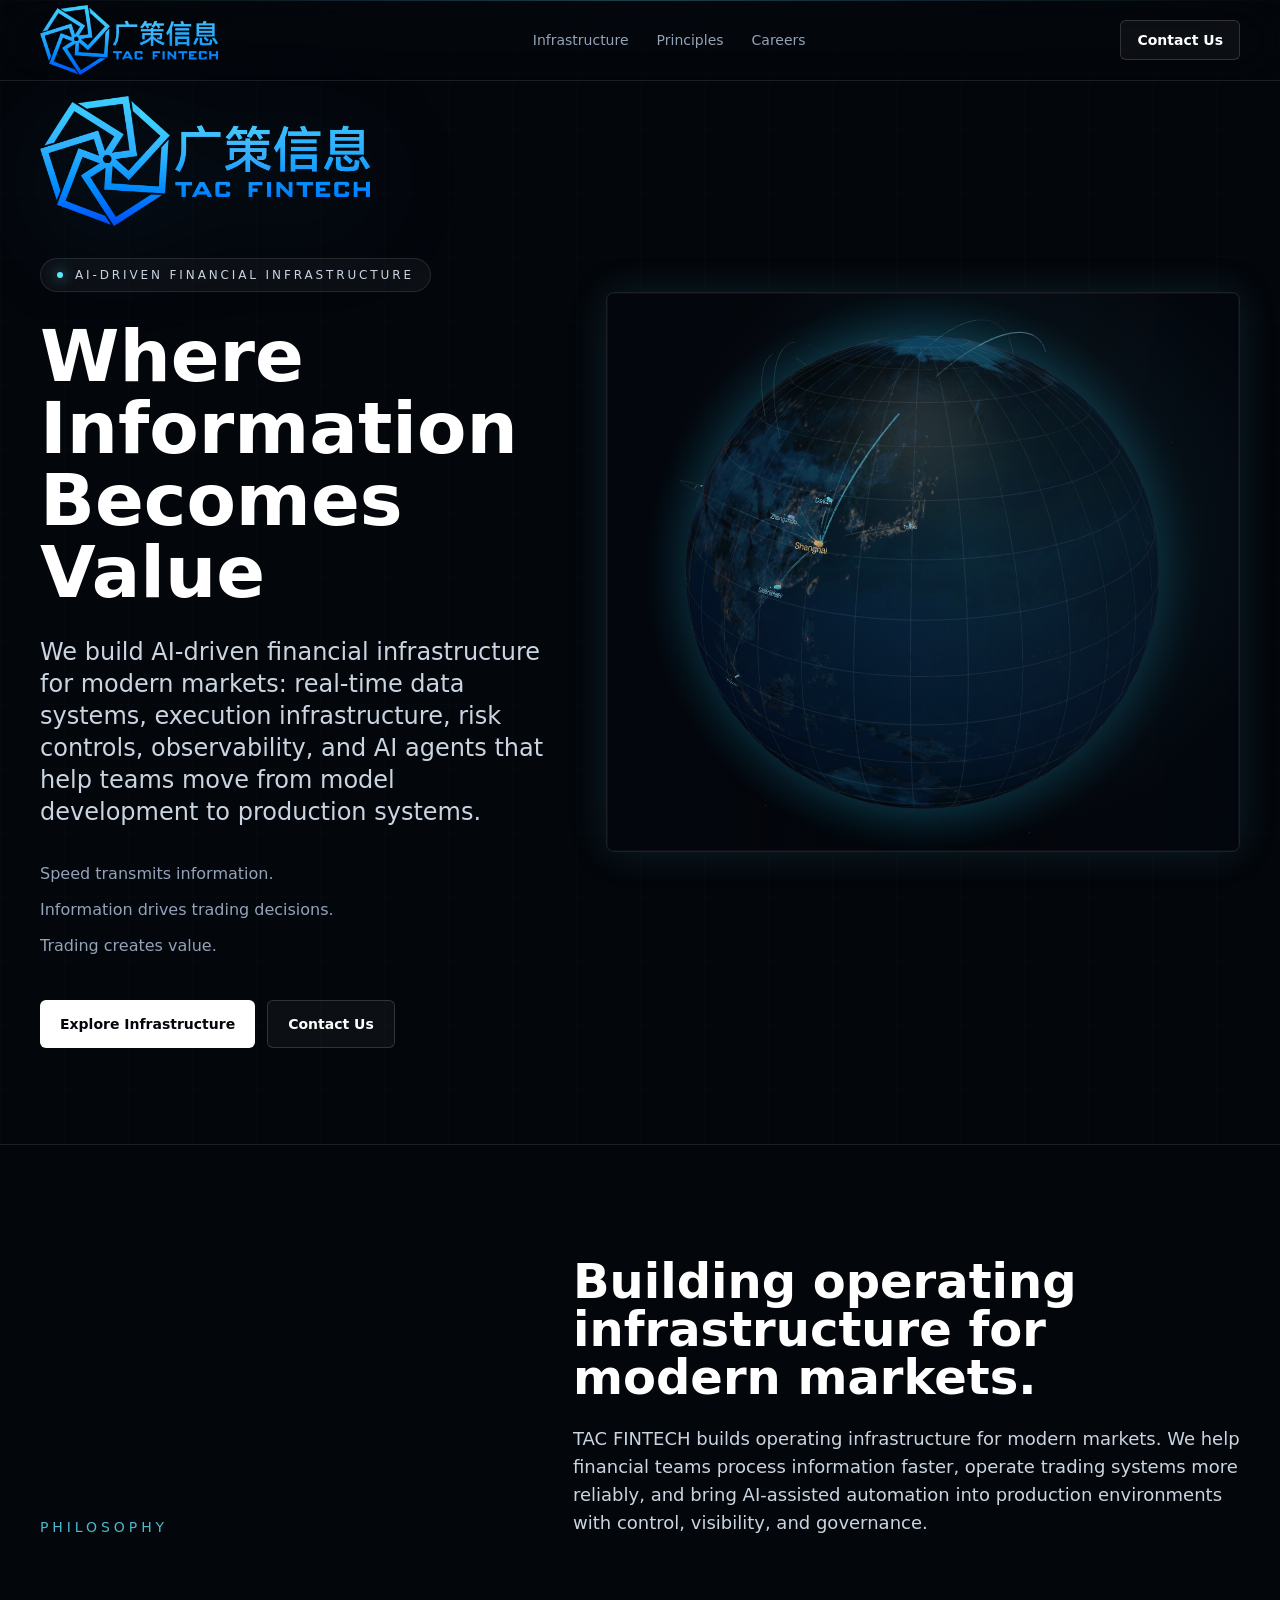
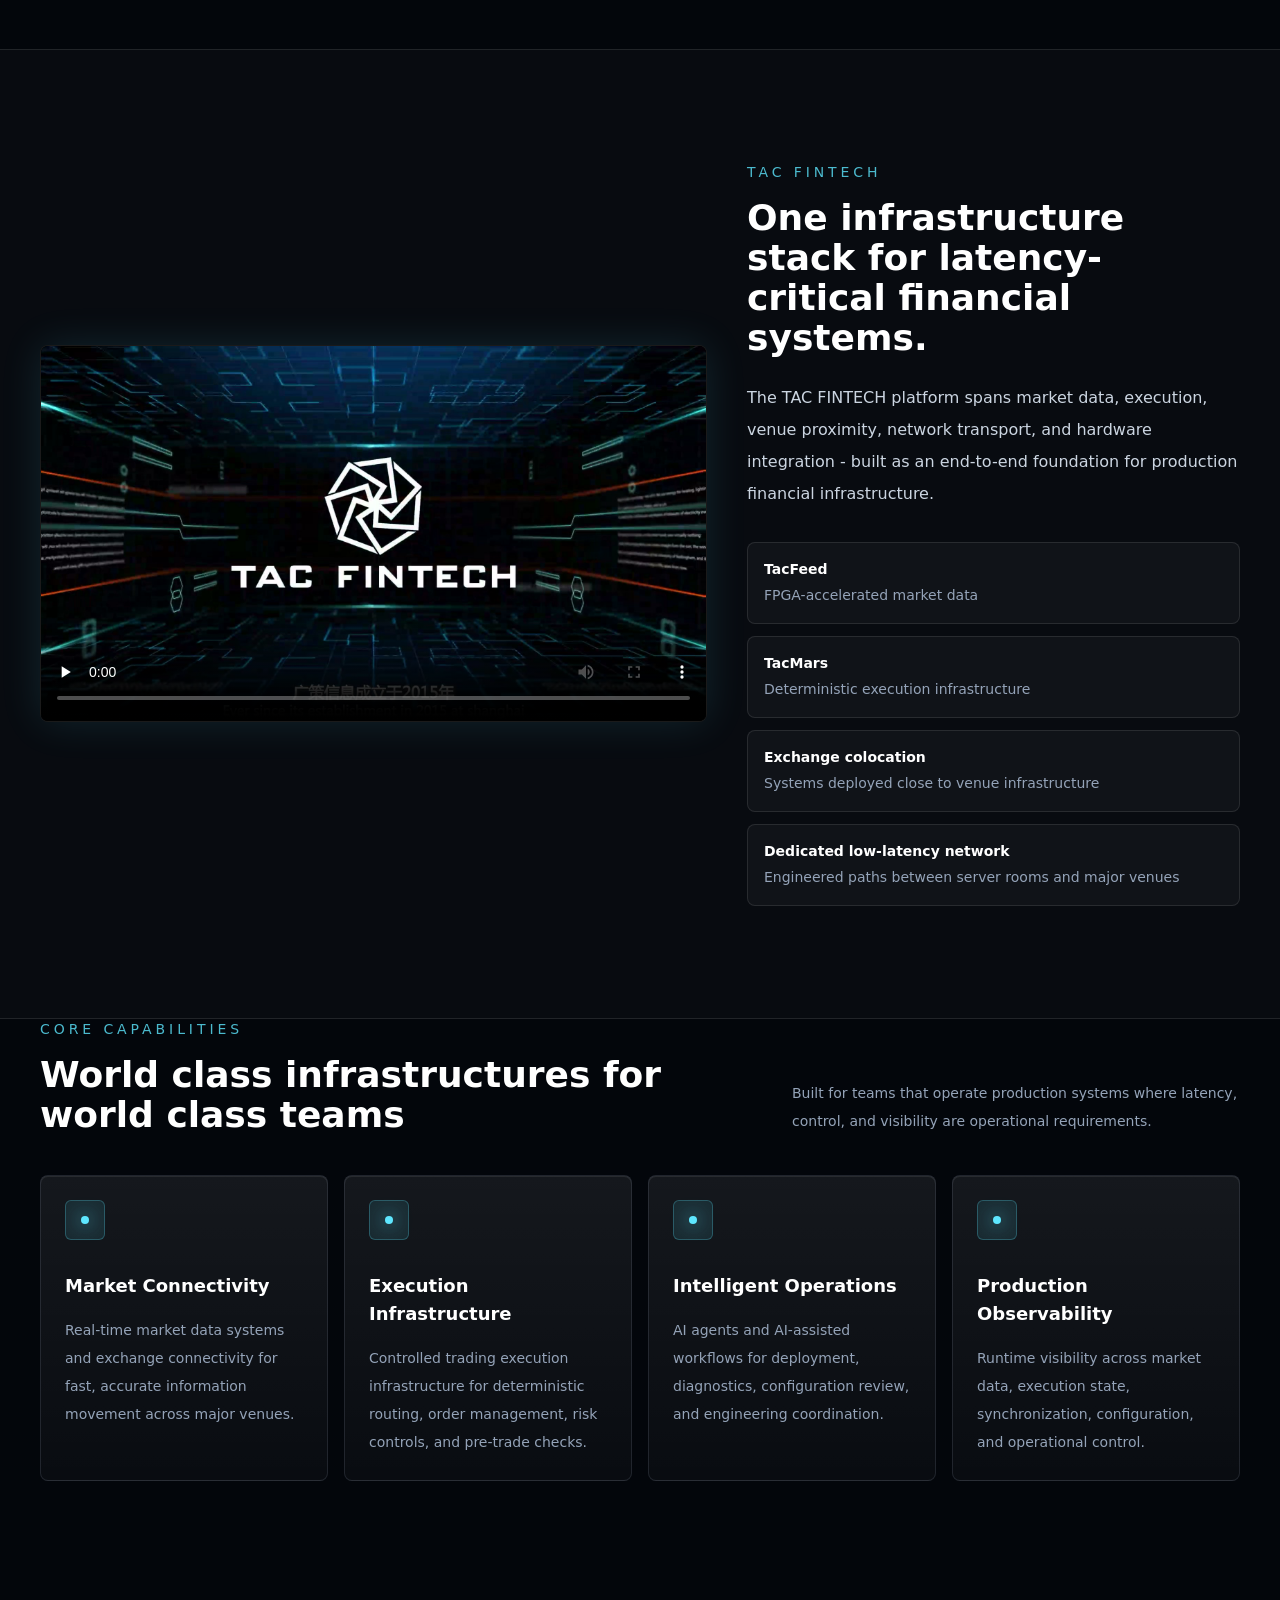
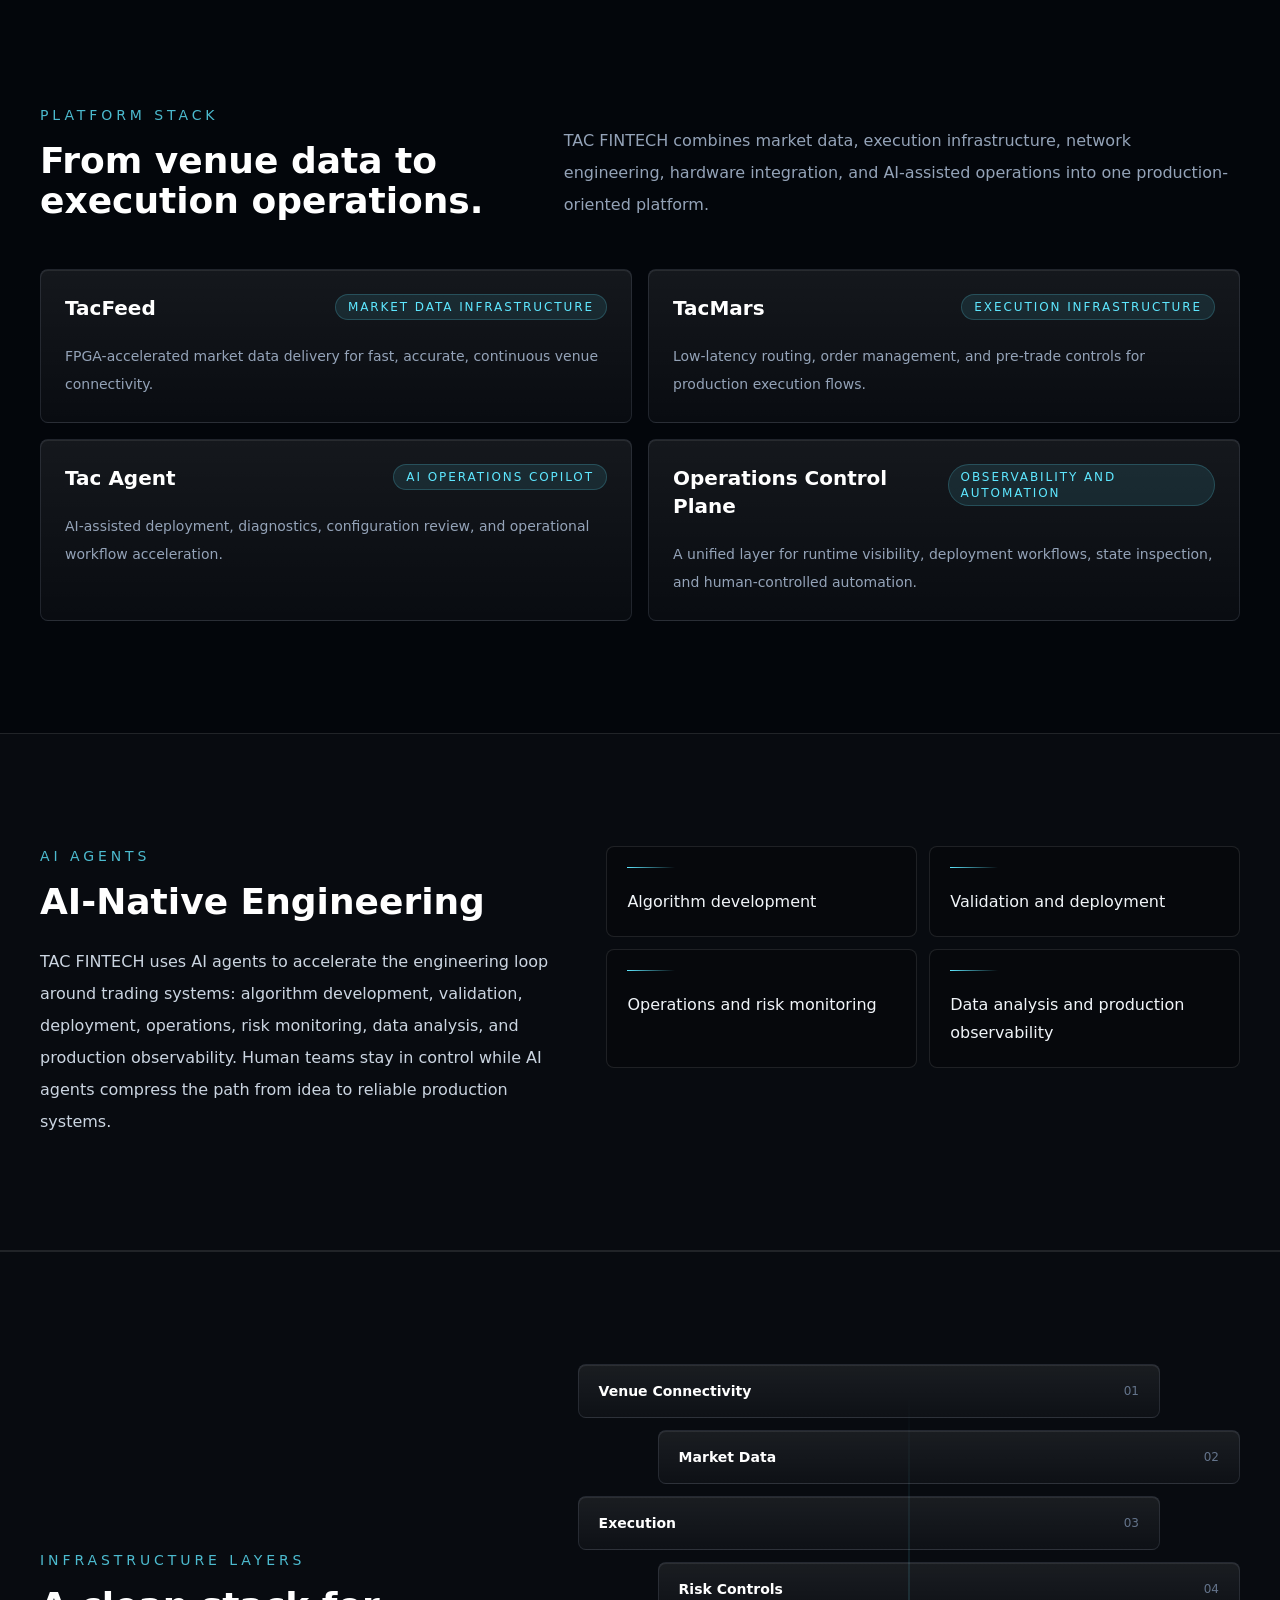
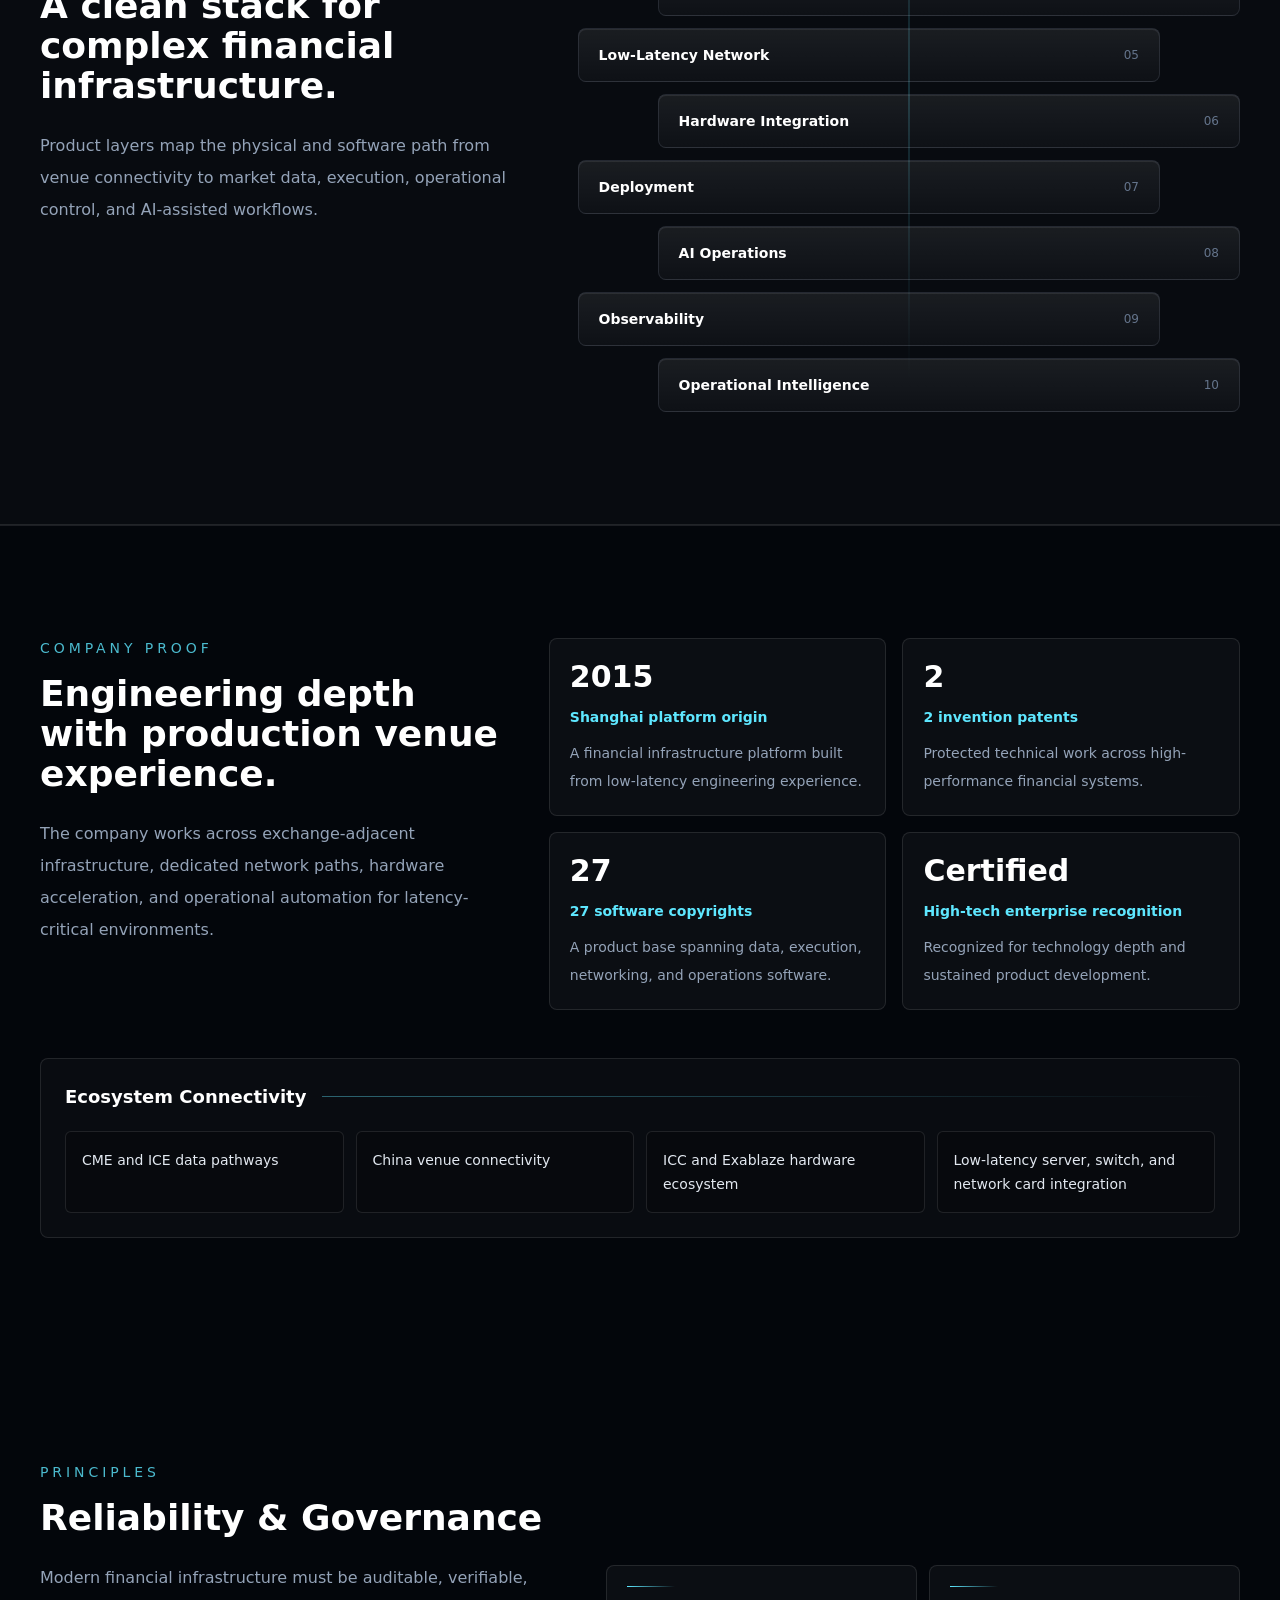
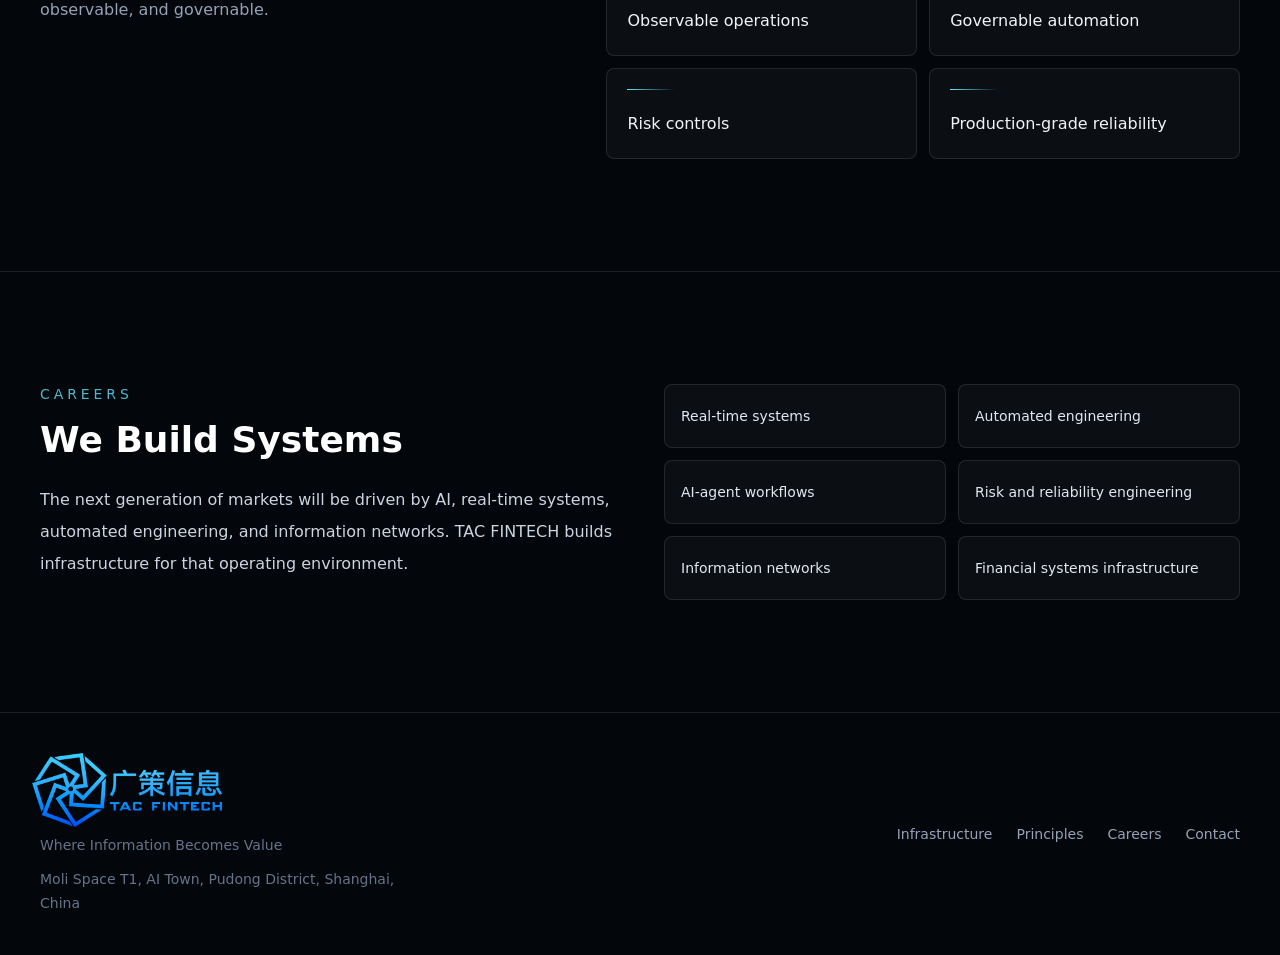
==== index.html @ 3d99c978 "deploy logo center and mobile globe framing to GitHub Pages Source branch: codex/site-performance-lo" ====
<!DOCTYPE html><html lang="en"><head><meta charSet="utf-8"/><meta name="viewport" content="width=device-width, initial-scale=1"/><link rel="preload" href="/brand/tactech-logo-plus-chinese-metal-blue.webp" as="image"/><link rel="stylesheet" href="/_next/static/chunks/0x8urh9mlgjns.css" data-precedence="next"/><link rel="preload" as="script" fetchPriority="low" href="/_next/static/chunks/0ht900cau6_ur.js"/><script src="/_next/static/chunks/021l9jwjrzakt.js" async=""></script><script src="/_next/static/chunks/07lhk_q6pmm3r.js" async=""></script><script src="/_next/static/chunks/turbopack-0q7-i5tv5wkjl.js" async=""></script><script src="/_next/static/chunks/0dbhjjzl8qfwv.js" async=""></script><script src="/_next/static/chunks/0-xg78-jc3qsx.js" async=""></script><script src="/_next/static/chunks/0ujf7pcqbr8ys.js" async=""></script><title>TAC FINTECH | Where Information Becomes Value</title><meta name="description" content="Mission-critical trading infrastructure for modern financial systems, spanning low-latency execution, operational automation, monitoring, deployment, and observability."/><meta name="keywords" content="financial infrastructure,low-latency execution infrastructure,operational automation,production observability,exchange-grade engineering"/><meta property="og:title" content="TAC FINTECH | Where Information Becomes Value"/><meta property="og:description" content="Intelligent infrastructure for modern financial systems with exchange-grade reliability, observability, and AI-assisted operations."/><meta property="og:image" content="https://www.tacfintech.cn/brand/tacfintech-og-image.png"/><meta property="og:image:width" content="1200"/><meta property="og:image:height" content="630"/><meta property="og:image:alt" content="TAC FINTECH social preview"/><meta property="og:type" content="website"/><meta name="twitter:card" content="summary_large_image"/><meta name="twitter:title" content="TAC FINTECH | Where Information Becomes Value"/><meta name="twitter:description" content="Intelligent infrastructure for modern financial systems with exchange-grade reliability, observability, and AI-assisted operations."/><meta name="twitter:image" content="https://www.tacfintech.cn/brand/tacfintech-og-image.png"/><link rel="icon" href="/icon.svg?icon.0oqzwgxzv76fp.svg" sizes="any" type="image/svg+xml"/><script src="/_next/static/chunks/03~yq9q893hmn.js" noModule=""></script></head><body><div hidden=""><!--$--><!--/$--></div><main class="min-h-screen overflow-hidden bg-graphite-950 text-white"><header class="fixed inset-x-0 top-0 z-50 border-b border-white/10 bg-graphite-950/72 px-4 backdrop-blur-xl sm:px-6 lg:px-10"><div class="flex h-20 w-full max-w-[342px] items-center justify-between gap-4 sm:mx-auto sm:max-w-7xl"><a href="#" aria-label="TAC FINTECH home" class="shrink-0 transition hover:opacity-85 focus:outline-none focus:ring-2 focus:ring-signal-cyan focus:ring-offset-2 focus:ring-offset-graphite-950"><img src="/brand/tactech-logo-plus-chinese-metal-blue.webp" alt="TAC FINTECH metal-blue logo with Chinese wordmark" width="1200" height="471" loading="eager" decoding="async" class="h-auto w-[150px] sm:w-[178px] select-none "/></a><nav aria-label="Primary navigation" class="hidden items-center gap-7 text-sm font-medium text-slate-400 md:flex"><a href="#infrastructure" class="transition hover:text-signal-cyan">Infrastructure</a><a href="#principles" class="transition hover:text-signal-cyan">Principles</a><a href="#careers" class="transition hover:text-signal-cyan">Careers</a></nav><a href="#contact" class="inline-flex min-h-10 items-center justify-center rounded-md border border-white/15 bg-white/[0.04] px-4 py-2 text-sm font-semibold text-white transition hover:border-signal-cyan/60 hover:bg-signal-cyan/10 focus:outline-none focus:ring-2 focus:ring-signal-cyan focus:ring-offset-2 focus:ring-offset-graphite-950">Contact Us</a></div></header><section class="relative min-h-[92vh] overflow-hidden border-b border-white/10" aria-labelledby="hero-title"><div class="absolute inset-0 bg-[linear-gradient(rgba(255,255,255,0.035)_1px,transparent_1px),linear-gradient(90deg,rgba(255,255,255,0.035)_1px,transparent_1px)] bg-[size:64px_64px] opacity-30"></div><div class="absolute inset-x-0 top-0 h-px bg-gradient-to-r from-transparent via-signal-cyan/50 to-transparent"></div><div class="relative mx-auto grid min-h-[92vh] max-w-7xl items-center gap-12 px-6 py-24 sm:px-8 lg:grid-cols-[0.9fr_1.1fr] lg:px-10"><div class="min-w-0 w-full max-w-[342px] sm:max-w-3xl" style="opacity:0;transform:translateY(18px)"><img src="/brand/tactech-logo-plus-chinese-metal-blue.webp" alt="TAC FINTECH metal-blue logo with Chinese wordmark" width="1200" height="471" loading="eager" decoding="async" class="h-auto w-[260px] sm:w-[330px] select-none hidden sm:block mb-8 drop-shadow-[0_22px_55px_rgba(66,153,225,0.18)]"/><div class="mb-7 inline-flex max-w-full items-center gap-2 rounded-full border border-white/10 bg-white/[0.04] px-3 py-2 text-[10px] font-medium uppercase tracking-[0.14em] text-slate-300 sm:gap-3 sm:px-4 sm:text-xs sm:tracking-[0.24em]"><span class="h-1.5 w-1.5 rounded-full bg-signal-cyan shadow-[0_0_14px_rgba(94,231,255,0.9)]"></span><span class="sm:hidden">AI-Driven Infrastructure</span><span class="hidden sm:inline">AI-Driven Financial Infrastructure</span></div><h1 id="hero-title" class="max-w-full text-4xl font-semibold leading-[1.04] tracking-normal text-white sm:max-w-4xl sm:text-6xl lg:text-7xl">Where Information Becomes Value</h1><p class="mt-7 max-w-full text-xl leading-8 text-slate-300 sm:max-w-2xl sm:text-2xl">We build AI-driven financial infrastructure for modern markets: real-time data systems, execution infrastructure, risk controls, observability, and AI agents that help teams move from model development to production systems.</p><div class="relative mt-8 w-full max-w-full overflow-hidden rounded-lg border border-white/10 bg-graphite-900/70 p-4 shadow-glow backdrop-blur-xl lg:hidden" aria-label="Exchange colocation map"><div class="absolute inset-0 bg-[linear-gradient(rgba(94,231,255,0.055)_1px,transparent_1px),linear-gradient(90deg,rgba(94,231,255,0.045)_1px,transparent_1px)] bg-[size:34px_34px]"></div><div class="absolute inset-0 bg-[radial-gradient(circle_at_58%_36%,rgba(94,231,255,0.18),transparent_13rem)]"></div><div class="relative flex min-w-0 items-center justify-between gap-3"><div class="min-w-0"><p class="text-[10px] font-medium uppercase tracking-[0.16em] text-signal-cyan sm:tracking-[0.24em]">Exchange colocation map</p><p class="mt-1 text-sm font-semibold text-white">Dedicated route control</p></div><button type="button" aria-expanded="false" aria-controls="mobile-global-flow-panel" class="rounded-full border border-signal-cyan/30 bg-signal-cyan/10 px-3 py-1 text-[10px] font-medium uppercase tracking-[0.16em] text-signal-cyan transition hover:border-signal-cyan/60 hover:bg-signal-cyan/15 focus:outline-none focus:ring-2 focus:ring-signal-cyan focus:ring-offset-2 focus:ring-offset-graphite-950">View global flow</button></div><div class="relative mt-4 h-[230px]"><svg class="absolute inset-0 h-full w-full" viewBox="0 0 390 230" role="img" aria-label="Dedicated route between exchange colocation venues" preserveAspectRatio="xMidYMid meet"><defs><linearGradient id="mobileRoute" x1="0" x2="1" y1="0" y2="1"><stop offset="0%" stop-color="#5ee7ff" stop-opacity="0.12"></stop><stop offset="45%" stop-color="#5ee7ff" stop-opacity="0.82"></stop><stop offset="100%" stop-color="#2f7dff" stop-opacity="0.28"></stop></linearGradient><radialGradient id="coloMarker"><stop offset="0%" stop-color="#ffd58a"></stop><stop offset="52%" stop-color="#ff9a24"></stop><stop offset="100%" stop-color="#ff6b00" stop-opacity="0.1"></stop></radialGradient></defs><path d="M104 58 L140 36 L190 44 L230 32 L284 58 L302 104 L276 160 L226 188 L176 178 L124 196 L88 156 L72 104 Z" fill="rgba(16, 185, 211, 0.09)" stroke="rgba(94, 231, 255, 0.28)" stroke-width="1.4"></path><path d="M126 74 L166 70 L204 92 L248 84 M118 122 L158 116 L204 128 L244 116 M132 164 L182 152 L228 164" fill="none" stroke="rgba(94, 231, 255, 0.16)" stroke-width="1"></path><path d="M244 156 L190 148 L256 96 L318 72" fill="none" stroke="url(#mobileRoute)" stroke-linecap="round" stroke-width="2"></path><path d="M244 156 L318 72" fill="none" stroke="rgba(255,255,255,0.45)" stroke-dasharray="5 7" stroke-linecap="round" stroke-width="1"></path><circle r="4" fill="#5ee7ff" style="offset-path:path(&#x27;M244 156 L190 148 L256 96 L318 72&#x27;);offset-distance:0%"></circle><g><path d="M244 132 L260 156 L244 182 L228 156 Z" fill="url(#coloMarker)"></path><circle cx="244" cy="156" r="26" fill="none" stroke="#ffb020" stroke-opacity="0.34"></circle><circle cx="244" cy="156" r="16" fill="none" stroke="#ffb020" stroke-opacity="0.46"></circle></g><g><circle cx="244" cy="156" r="12" fill="none" stroke="#5ee7ff" stroke-opacity="0.24" opacity="0.36" style="transform-origin:50% 50%;transform:scale(0.85);transform-box:fill-box"></circle><circle cx="244" cy="156" r="4" fill="#e6fbff"></circle></g><g><circle cx="256" cy="96" r="12" fill="none" stroke="#5ee7ff" stroke-opacity="0.24" opacity="0.36" style="transform-origin:50% 50%;transform:scale(0.85);transform-box:fill-box"></circle><circle cx="256" cy="96" r="4" fill="#e6fbff"></circle></g><g><circle cx="190" cy="148" r="12" fill="none" stroke="#5ee7ff" stroke-opacity="0.24" opacity="0.36" style="transform-origin:50% 50%;transform:scale(0.85);transform-box:fill-box"></circle><circle cx="190" cy="148" r="4" fill="#e6fbff"></circle></g><g><circle cx="318" cy="72" r="12" fill="none" stroke="#5ee7ff" stroke-opacity="0.24" opacity="0.36" style="transform-origin:50% 50%;transform:scale(0.85);transform-box:fill-box"></circle><circle cx="318" cy="72" r="4" fill="#e6fbff"></circle></g><path d="M26 36 H82 M26 36 V92 M364 36 H316 M364 36 V84" fill="none" stroke="#5ee7ff" stroke-opacity="0.72" stroke-width="2"></path><path d="M26 196 H88 M26 196 V142 M364 196 H304 M364 196 V142" fill="none" stroke="#5ee7ff" stroke-opacity="0.34" stroke-width="2"></path></svg><div class="absolute bottom-0 left-0 right-0 grid grid-cols-2 gap-2 text-[10px] text-slate-400"><div class="rounded border border-white/10 bg-black/20 px-2 py-1.5">Shanghai</div><div class="rounded border border-white/10 bg-black/20 px-2 py-1.5">Dalian</div><div class="rounded border border-white/10 bg-black/20 px-2 py-1.5">Zhengzhou</div><div class="rounded border border-white/10 bg-black/20 px-2 py-1.5">Global Venues</div></div></div></div><div data-testid="mobile-hero-actions" class="mt-3 grid max-w-full grid-cols-2 gap-3 sm:hidden" aria-label="Mobile hero actions"><a href="#infrastructure" class="inline-flex min-h-11 items-center justify-center rounded-md bg-white px-4 py-2.5 text-sm font-semibold text-graphite-950 transition hover:bg-signal-cyan focus:outline-none focus:ring-2 focus:ring-signal-cyan focus:ring-offset-2 focus:ring-offset-graphite-950">Explore</a><a href="#contact" class="inline-flex min-h-11 items-center justify-center rounded-md border border-white/15 bg-white/[0.04] px-4 py-2.5 text-sm font-semibold text-white transition hover:border-signal-cyan/60 hover:bg-signal-cyan/10 focus:outline-none focus:ring-2 focus:ring-signal-cyan focus:ring-offset-2 focus:ring-offset-graphite-950">Contact</a></div><div class="hidden sm:block mt-8 space-y-2 text-base leading-7 text-slate-400"><p>Speed transmits information.</p><p>Information drives trading decisions.</p><p>Trading creates value.</p></div><div class="mt-10 hidden flex-col gap-3 sm:flex sm:flex-row"><a href="#infrastructure" class="inline-flex min-h-12 items-center justify-center rounded-md bg-white px-5 py-3 text-sm font-semibold text-graphite-950 transition hover:bg-signal-cyan focus:outline-none focus:ring-2 focus:ring-signal-cyan focus:ring-offset-2 focus:ring-offset-graphite-950">Explore Infrastructure</a><a href="#contact" class="inline-flex min-h-12 items-center justify-center rounded-md border border-white/15 bg-white/[0.04] px-5 py-3 text-sm font-semibold text-white transition hover:border-signal-cyan/60 hover:bg-signal-cyan/10 focus:outline-none focus:ring-2 focus:ring-signal-cyan focus:ring-offset-2 focus:ring-offset-graphite-950">Contact Us</a></div></div><div class="hidden lg:block relative min-h-[420px] lg:min-h-[560px]" style="opacity:0;transform:scale(0.96)"></div></div></section><section id="infrastructure" class="mx-auto max-w-7xl px-6 py-20 sm:px-8 lg:px-10 lg:py-28" aria-labelledby="philosophy-title"><div class="grid gap-10 lg:grid-cols-[0.85fr_1.15fr] lg:items-end"><p class="text-sm font-medium uppercase tracking-[0.28em] text-signal-cyan/80">Philosophy</p><div><h2 id="philosophy-title" class="max-w-3xl text-3xl font-semibold tracking-normal text-white sm:text-4xl lg:text-5xl">Building operating infrastructure for modern markets.</h2><p class="mt-6 max-w-3xl text-base leading-8 text-slate-300 sm:text-lg">TAC FINTECH builds operating infrastructure for modern markets. We help financial teams process information faster, operate trading systems more reliably, and bring AI-assisted automation into production environments with control, visibility, and governance.</p></div></div></section><section class="border-y border-white/10 bg-white/[0.018] px-6 py-20 sm:px-8 lg:px-10 lg:py-28" aria-labelledby="video-title"><div class="mx-auto grid max-w-7xl gap-10 lg:grid-cols-[1.15fr_0.85fr] lg:items-center"><div class="overflow-hidden rounded-lg border border-white/10 bg-black shadow-glow" style="opacity:0;transform:translateY(18px)"><video class="aspect-video w-full bg-black object-cover" controls="" playsInline="" preload="none" poster="/media/tacfintech-poster.jpg"><source src="/media/tacfintech-cloudflare.mp4" type="video/mp4"/></video></div><div style="opacity:0;transform:translateY(18px)"><p class="text-sm font-medium uppercase tracking-[0.28em] text-signal-cyan/80">TAC FINTECH</p><h2 id="video-title" class="mt-4 max-w-xl text-3xl font-semibold tracking-normal text-white sm:text-4xl">One infrastructure stack for latency-critical financial systems.</h2><p class="mt-6 max-w-xl text-base leading-8 text-slate-300">The TAC FINTECH platform spans market data, execution, venue proximity, network transport, and hardware integration - built as an end-to-end foundation for production financial infrastructure.</p><div class="mt-8 grid gap-3"><div class="rounded-lg border border-white/10 bg-white/[0.035] px-4 py-4"><div class="text-sm font-semibold text-white">TacFeed</div><div class="mt-1 text-sm leading-6 text-slate-400">FPGA-accelerated market data</div></div><div class="rounded-lg border border-white/10 bg-white/[0.035] px-4 py-4"><div class="text-sm font-semibold text-white">TacMars</div><div class="mt-1 text-sm leading-6 text-slate-400">Deterministic execution infrastructure</div></div><div class="rounded-lg border border-white/10 bg-white/[0.035] px-4 py-4"><div class="text-sm font-semibold text-white">Exchange colocation</div><div class="mt-1 text-sm leading-6 text-slate-400">Systems deployed close to venue infrastructure</div></div><div class="rounded-lg border border-white/10 bg-white/[0.035] px-4 py-4"><div class="text-sm font-semibold text-white">Dedicated low-latency network</div><div class="mt-1 text-sm leading-6 text-slate-400">Engineered paths between server rooms and major venues</div></div></div></div></div></section><section class="mx-auto max-w-7xl px-6 pb-20 sm:px-8 lg:px-10 lg:pb-28" aria-labelledby="capabilities-title"><div class="mb-10 flex flex-col justify-between gap-5 sm:flex-row sm:items-end"><div><p class="text-sm font-medium uppercase tracking-[0.28em] text-signal-cyan/80">Core Capabilities</p><h2 id="capabilities-title" class="mt-4 max-w-2xl text-3xl font-semibold tracking-normal text-white sm:text-4xl">World class infrastructures for world class teams</h2></div><p class="max-w-md text-sm leading-7 text-slate-400">Built for teams that operate production systems where latency, control, and visibility are operational requirements.</p></div><div class="grid gap-4 sm:grid-cols-2 lg:grid-cols-4"><article class="glass-border group rounded-lg p-6 transition duration-300 hover:border-signal-cyan/35 hover:bg-white/[0.07]" style="opacity:0;transform:translateY(18px)"><div class="mb-8 flex h-10 w-10 items-center justify-center rounded-md border border-signal-cyan/25 bg-signal-cyan/10"><span class="h-2 w-2 rounded-full bg-signal-cyan shadow-[0_0_18px_rgba(94,231,255,0.95)]"></span></div><h3 class="text-lg font-semibold text-white">Market Connectivity</h3><p class="mt-4 text-sm leading-7 text-slate-400">Real-time market data systems and exchange connectivity for fast, accurate information movement across major venues.</p></article><article class="glass-border group rounded-lg p-6 transition duration-300 hover:border-signal-cyan/35 hover:bg-white/[0.07]" style="opacity:0;transform:translateY(18px)"><div class="mb-8 flex h-10 w-10 items-center justify-center rounded-md border border-signal-cyan/25 bg-signal-cyan/10"><span class="h-2 w-2 rounded-full bg-signal-cyan shadow-[0_0_18px_rgba(94,231,255,0.95)]"></span></div><h3 class="text-lg font-semibold text-white">Execution Infrastructure</h3><p class="mt-4 text-sm leading-7 text-slate-400">Controlled trading execution infrastructure for deterministic routing, order management, risk controls, and pre-trade checks.</p></article><article class="glass-border group rounded-lg p-6 transition duration-300 hover:border-signal-cyan/35 hover:bg-white/[0.07]" style="opacity:0;transform:translateY(18px)"><div class="mb-8 flex h-10 w-10 items-center justify-center rounded-md border border-signal-cyan/25 bg-signal-cyan/10"><span class="h-2 w-2 rounded-full bg-signal-cyan shadow-[0_0_18px_rgba(94,231,255,0.95)]"></span></div><h3 class="text-lg font-semibold text-white">Intelligent Operations</h3><p class="mt-4 text-sm leading-7 text-slate-400">AI agents and AI-assisted workflows for deployment, diagnostics, configuration review, and engineering coordination.</p></article><article class="glass-border group rounded-lg p-6 transition duration-300 hover:border-signal-cyan/35 hover:bg-white/[0.07]" style="opacity:0;transform:translateY(18px)"><div class="mb-8 flex h-10 w-10 items-center justify-center rounded-md border border-signal-cyan/25 bg-signal-cyan/10"><span class="h-2 w-2 rounded-full bg-signal-cyan shadow-[0_0_18px_rgba(94,231,255,0.95)]"></span></div><h3 class="text-lg font-semibold text-white">Production Observability</h3><p class="mt-4 text-sm leading-7 text-slate-400">Runtime visibility across market data, execution state, synchronization, configuration, and operational control.</p></article></div></section><section class="mx-auto max-w-7xl px-6 py-20 sm:px-8 lg:px-10 lg:py-28" aria-labelledby="product-stack-title"><div class="mb-12 grid gap-6 lg:grid-cols-[0.85fr_1.15fr] lg:items-end"><div><p class="text-sm font-medium uppercase tracking-[0.28em] text-signal-cyan/80">Platform Stack</p><h2 id="product-stack-title" class="mt-4 max-w-2xl text-3xl font-semibold tracking-normal text-white sm:text-4xl">From venue data to execution operations.</h2></div><p class="max-w-2xl text-base leading-8 text-slate-400">TAC FINTECH combines market data, execution infrastructure, network engineering, hardware integration, and AI-assisted operations into one production-oriented platform.</p></div><div class="grid gap-4 md:grid-cols-2"><article class="glass-border rounded-lg p-6" style="opacity:0;transform:translateY(16px)"><div class="flex flex-col gap-3 sm:flex-row sm:items-start sm:justify-between"><h3 class="text-xl font-semibold text-white">TacFeed</h3><span class="rounded-full border border-signal-cyan/20 bg-signal-cyan/10 px-3 py-1 text-xs font-medium uppercase tracking-[0.16em] text-signal-cyan">Market Data Infrastructure</span></div><p class="mt-5 text-sm leading-7 text-slate-400">FPGA-accelerated market data delivery for fast, accurate, continuous venue connectivity.</p></article><article class="glass-border rounded-lg p-6" style="opacity:0;transform:translateY(16px)"><div class="flex flex-col gap-3 sm:flex-row sm:items-start sm:justify-between"><h3 class="text-xl font-semibold text-white">TacMars</h3><span class="rounded-full border border-signal-cyan/20 bg-signal-cyan/10 px-3 py-1 text-xs font-medium uppercase tracking-[0.16em] text-signal-cyan">Execution Infrastructure</span></div><p class="mt-5 text-sm leading-7 text-slate-400">Low-latency routing, order management, and pre-trade controls for production execution flows.</p></article><article class="glass-border rounded-lg p-6" style="opacity:0;transform:translateY(16px)"><div class="flex flex-col gap-3 sm:flex-row sm:items-start sm:justify-between"><h3 class="text-xl font-semibold text-white">Tac Agent</h3><span class="rounded-full border border-signal-cyan/20 bg-signal-cyan/10 px-3 py-1 text-xs font-medium uppercase tracking-[0.16em] text-signal-cyan">AI Operations Copilot</span></div><p class="mt-5 text-sm leading-7 text-slate-400">AI-assisted deployment, diagnostics, configuration review, and operational workflow acceleration.</p></article><article class="glass-border rounded-lg p-6" style="opacity:0;transform:translateY(16px)"><div class="flex flex-col gap-3 sm:flex-row sm:items-start sm:justify-between"><h3 class="text-xl font-semibold text-white">Operations Control Plane</h3><span class="rounded-full border border-signal-cyan/20 bg-signal-cyan/10 px-3 py-1 text-xs font-medium uppercase tracking-[0.16em] text-signal-cyan">Observability And Automation</span></div><p class="mt-5 text-sm leading-7 text-slate-400">A unified layer for runtime visibility, deployment workflows, state inspection, and human-controlled automation.</p></article></div></section><section class="border-y border-white/10 bg-white/[0.02] px-6 py-20 sm:px-8 lg:px-10 lg:py-28" aria-labelledby="ai-native-engineering-title"><div class="mx-auto grid max-w-7xl gap-12 lg:grid-cols-[0.9fr_1.1fr] lg:items-start"><div><p class="text-sm font-medium uppercase tracking-[0.28em] text-signal-cyan/80">AI Agents</p><h2 id="ai-native-engineering-title" class="mt-4 max-w-xl text-3xl font-semibold tracking-normal text-white sm:text-4xl">AI-Native Engineering</h2><p class="mt-6 max-w-2xl text-base leading-8 text-slate-300">TAC FINTECH uses AI agents to accelerate the engineering loop around trading systems: algorithm development, validation, deployment, operations, risk monitoring, data analysis, and production observability. Human teams stay in control while AI agents compress the path from idea to reliable production systems.</p></div><div class="grid gap-3 sm:grid-cols-2"><div class="rounded-lg border border-white/10 bg-black/20 p-5" style="opacity:0;transform:translateY(12px)"><div class="mb-5 h-px w-12 bg-gradient-to-r from-signal-cyan to-transparent"></div><p class="text-base font-medium leading-7 text-slate-100">Algorithm development</p></div><div class="rounded-lg border border-white/10 bg-black/20 p-5" style="opacity:0;transform:translateY(12px)"><div class="mb-5 h-px w-12 bg-gradient-to-r from-signal-cyan to-transparent"></div><p class="text-base font-medium leading-7 text-slate-100">Validation and deployment</p></div><div class="rounded-lg border border-white/10 bg-black/20 p-5" style="opacity:0;transform:translateY(12px)"><div class="mb-5 h-px w-12 bg-gradient-to-r from-signal-cyan to-transparent"></div><p class="text-base font-medium leading-7 text-slate-100">Operations and risk monitoring</p></div><div class="rounded-lg border border-white/10 bg-black/20 p-5" style="opacity:0;transform:translateY(12px)"><div class="mb-5 h-px w-12 bg-gradient-to-r from-signal-cyan to-transparent"></div><p class="text-base font-medium leading-7 text-slate-100">Data analysis and production observability</p></div></div></div></section><section class="border-y border-white/10 bg-white/[0.02] px-6 py-20 sm:px-8 lg:px-10 lg:py-28" aria-labelledby="layers-title"><div class="mx-auto max-w-7xl"><div class="grid gap-12 lg:grid-cols-[0.85fr_1.15fr] lg:items-center"><div><p class="text-sm font-medium uppercase tracking-[0.28em] text-signal-cyan/80">Infrastructure Layers</p><h2 id="layers-title" class="mt-4 max-w-xl text-3xl font-semibold tracking-normal text-white sm:text-4xl">A clean stack for complex financial infrastructure.</h2><p class="mt-6 max-w-xl text-base leading-8 text-slate-400">Product layers map the physical and software path from venue connectivity to market data, execution, operational control, and AI-assisted workflows.</p></div><div class="relative"><div class="absolute inset-y-8 left-1/2 w-px -translate-x-1/2 bg-gradient-to-b from-transparent via-signal-cyan/35 to-transparent"></div><div class="grid gap-3"><div class="glass-border relative rounded-lg px-5 py-4 mr-8 sm:mr-20" style="opacity:0;transform:translateX(-18px)"><div class="flex items-center justify-between gap-4"><span class="text-sm font-semibold text-white">Venue Connectivity</span><span class="text-xs tabular-nums text-slate-500">01</span></div></div><div class="glass-border relative rounded-lg px-5 py-4 ml-8 sm:ml-20" style="opacity:0;transform:translateX(18px)"><div class="flex items-center justify-between gap-4"><span class="text-sm font-semibold text-white">Market Data</span><span class="text-xs tabular-nums text-slate-500">02</span></div></div><div class="glass-border relative rounded-lg px-5 py-4 mr-8 sm:mr-20" style="opacity:0;transform:translateX(-18px)"><div class="flex items-center justify-between gap-4"><span class="text-sm font-semibold text-white">Execution</span><span class="text-xs tabular-nums text-slate-500">03</span></div></div><div class="glass-border relative rounded-lg px-5 py-4 ml-8 sm:ml-20" style="opacity:0;transform:translateX(18px)"><div class="flex items-center justify-between gap-4"><span class="text-sm font-semibold text-white">Risk Controls</span><span class="text-xs tabular-nums text-slate-500">04</span></div></div><div class="glass-border relative rounded-lg px-5 py-4 mr-8 sm:mr-20" style="opacity:0;transform:translateX(-18px)"><div class="flex items-center justify-between gap-4"><span class="text-sm font-semibold text-white">Low-Latency Network</span><span class="text-xs tabular-nums text-slate-500">05</span></div></div><div class="glass-border relative rounded-lg px-5 py-4 ml-8 sm:ml-20" style="opacity:0;transform:translateX(18px)"><div class="flex items-center justify-between gap-4"><span class="text-sm font-semibold text-white">Hardware Integration</span><span class="text-xs tabular-nums text-slate-500">06</span></div></div><div class="glass-border relative rounded-lg px-5 py-4 mr-8 sm:mr-20" style="opacity:0;transform:translateX(-18px)"><div class="flex items-center justify-between gap-4"><span class="text-sm font-semibold text-white">Deployment</span><span class="text-xs tabular-nums text-slate-500">07</span></div></div><div class="glass-border relative rounded-lg px-5 py-4 ml-8 sm:ml-20" style="opacity:0;transform:translateX(18px)"><div class="flex items-center justify-between gap-4"><span class="text-sm font-semibold text-white">AI Operations</span><span class="text-xs tabular-nums text-slate-500">08</span></div></div><div class="glass-border relative rounded-lg px-5 py-4 mr-8 sm:mr-20" style="opacity:0;transform:translateX(-18px)"><div class="flex items-center justify-between gap-4"><span class="text-sm font-semibold text-white">Observability</span><span class="text-xs tabular-nums text-slate-500">09</span></div></div><div class="glass-border relative rounded-lg px-5 py-4 ml-8 sm:ml-20" style="opacity:0;transform:translateX(18px)"><div class="flex items-center justify-between gap-4"><span class="text-sm font-semibold text-white">Operational Intelligence</span><span class="text-xs tabular-nums text-slate-500">10</span></div></div></div></div></div></div></section><section class="border-t border-white/10 px-6 py-20 sm:px-8 lg:px-10 lg:py-28" aria-labelledby="proof-title"><div class="mx-auto max-w-7xl"><div class="grid gap-12 lg:grid-cols-[0.8fr_1.2fr]"><div><p class="text-sm font-medium uppercase tracking-[0.28em] text-signal-cyan/80">Company Proof</p><h2 id="proof-title" class="mt-4 max-w-xl text-3xl font-semibold tracking-normal text-white sm:text-4xl">Engineering depth with production venue experience.</h2><p class="mt-6 max-w-xl text-base leading-8 text-slate-400">The company works across exchange-adjacent infrastructure, dedicated network paths, hardware acceleration, and operational automation for latency-critical environments.</p></div><div class="grid gap-4 sm:grid-cols-2"><article class="rounded-lg border border-white/10 bg-white/[0.035] p-5" style="opacity:0;transform:translateY(14px)"><div class="text-3xl font-semibold text-white">2015</div><div class="mt-3 text-sm font-semibold text-signal-cyan">Shanghai platform origin</div><p class="mt-3 text-sm leading-7 text-slate-400">A financial infrastructure platform built from low-latency engineering experience.</p></article><article class="rounded-lg border border-white/10 bg-white/[0.035] p-5" style="opacity:0;transform:translateY(14px)"><div class="text-3xl font-semibold text-white">2</div><div class="mt-3 text-sm font-semibold text-signal-cyan">2 invention patents</div><p class="mt-3 text-sm leading-7 text-slate-400">Protected technical work across high-performance financial systems.</p></article><article class="rounded-lg border border-white/10 bg-white/[0.035] p-5" style="opacity:0;transform:translateY(14px)"><div class="text-3xl font-semibold text-white">27</div><div class="mt-3 text-sm font-semibold text-signal-cyan">27 software copyrights</div><p class="mt-3 text-sm leading-7 text-slate-400">A product base spanning data, execution, networking, and operations software.</p></article><article class="rounded-lg border border-white/10 bg-white/[0.035] p-5" style="opacity:0;transform:translateY(14px)"><div class="text-3xl font-semibold text-white">Certified</div><div class="mt-3 text-sm font-semibold text-signal-cyan">High-tech enterprise recognition</div><p class="mt-3 text-sm leading-7 text-slate-400">Recognized for technology depth and sustained product development.</p></article></div></div><div class="mt-12 rounded-lg border border-white/10 bg-white/[0.026] p-5 sm:p-6"><div class="mb-5 flex items-center justify-between gap-4"><h3 class="text-lg font-semibold text-white">Ecosystem Connectivity</h3><span class="h-px flex-1 bg-gradient-to-r from-signal-cyan/40 to-transparent"></span></div><div class="grid gap-3 sm:grid-cols-2 lg:grid-cols-4"><div class="rounded-md border border-white/10 bg-black/20 px-4 py-4 text-sm font-medium leading-6 text-slate-200">CME and ICE data pathways</div><div class="rounded-md border border-white/10 bg-black/20 px-4 py-4 text-sm font-medium leading-6 text-slate-200">China venue connectivity</div><div class="rounded-md border border-white/10 bg-black/20 px-4 py-4 text-sm font-medium leading-6 text-slate-200">ICC and Exablaze hardware ecosystem</div><div class="rounded-md border border-white/10 bg-black/20 px-4 py-4 text-sm font-medium leading-6 text-slate-200">Low-latency server, switch, and network card integration</div></div></div></div></section><section id="principles" class="mx-auto max-w-7xl px-6 py-20 sm:px-8 lg:px-10 lg:py-28" aria-labelledby="principles-title"><div class="grid gap-12 lg:grid-cols-[0.9fr_1.1fr]"><div><p class="text-sm font-medium uppercase tracking-[0.28em] text-signal-cyan/80">Principles</p><h2 id="principles-title" class="mt-4 max-w-xl text-3xl font-semibold tracking-normal text-white sm:text-4xl">Reliability &amp; Governance</h2><p class="mt-6 max-w-xl text-base leading-8 text-slate-400">Modern financial infrastructure must be auditable, verifiable, observable, and governable.</p></div><div class="grid gap-3 sm:grid-cols-2"><div class="rounded-lg border border-white/10 bg-white/[0.035] p-5" style="opacity:0;transform:translateY(12px)"><div class="mb-5 h-px w-12 bg-gradient-to-r from-signal-cyan to-transparent"></div><p class="text-base font-medium leading-7 text-slate-100">Auditable systems</p></div><div class="rounded-lg border border-white/10 bg-white/[0.035] p-5" style="opacity:0;transform:translateY(12px)"><div class="mb-5 h-px w-12 bg-gradient-to-r from-signal-cyan to-transparent"></div><p class="text-base font-medium leading-7 text-slate-100">Verifiable workflows</p></div><div class="rounded-lg border border-white/10 bg-white/[0.035] p-5" style="opacity:0;transform:translateY(12px)"><div class="mb-5 h-px w-12 bg-gradient-to-r from-signal-cyan to-transparent"></div><p class="text-base font-medium leading-7 text-slate-100">Observable operations</p></div><div class="rounded-lg border border-white/10 bg-white/[0.035] p-5" style="opacity:0;transform:translateY(12px)"><div class="mb-5 h-px w-12 bg-gradient-to-r from-signal-cyan to-transparent"></div><p class="text-base font-medium leading-7 text-slate-100">Governable automation</p></div><div class="rounded-lg border border-white/10 bg-white/[0.035] p-5" style="opacity:0;transform:translateY(12px)"><div class="mb-5 h-px w-12 bg-gradient-to-r from-signal-cyan to-transparent"></div><p class="text-base font-medium leading-7 text-slate-100">Risk controls</p></div><div class="rounded-lg border border-white/10 bg-white/[0.035] p-5" style="opacity:0;transform:translateY(12px)"><div class="mb-5 h-px w-12 bg-gradient-to-r from-signal-cyan to-transparent"></div><p class="text-base font-medium leading-7 text-slate-100">Production-grade reliability</p></div></div></div></section><section id="careers" class="border-t border-white/10 px-6 py-20 sm:px-8 lg:px-10 lg:py-28" aria-labelledby="careers-title"><div class="mx-auto max-w-7xl"><div class="grid gap-12 lg:grid-cols-[1fr_1fr] lg:items-start"><div><p class="text-sm font-medium uppercase tracking-[0.28em] text-signal-cyan/80">Careers</p><h2 id="careers-title" class="mt-4 text-3xl font-semibold tracking-normal text-white sm:text-4xl">We Build Systems</h2><p class="mt-6 max-w-2xl text-base leading-8 text-slate-300">The next generation of markets will be driven by AI, real-time systems, automated engineering, and information networks. TAC FINTECH builds infrastructure for that operating environment.</p></div><div class="grid gap-3 sm:grid-cols-2"><div class="flex min-h-16 items-center rounded-lg border border-white/10 bg-white/[0.035] px-4 py-3 text-sm font-medium text-slate-200" style="opacity:0;transform:translateY(12px)">Real-time systems</div><div class="flex min-h-16 items-center rounded-lg border border-white/10 bg-white/[0.035] px-4 py-3 text-sm font-medium text-slate-200" style="opacity:0;transform:translateY(12px)">Automated engineering</div><div class="flex min-h-16 items-center rounded-lg border border-white/10 bg-white/[0.035] px-4 py-3 text-sm font-medium text-slate-200" style="opacity:0;transform:translateY(12px)">AI-agent workflows</div><div class="flex min-h-16 items-center rounded-lg border border-white/10 bg-white/[0.035] px-4 py-3 text-sm font-medium text-slate-200" style="opacity:0;transform:translateY(12px)">Risk and reliability engineering</div><div class="flex min-h-16 items-center rounded-lg border border-white/10 bg-white/[0.035] px-4 py-3 text-sm font-medium text-slate-200" style="opacity:0;transform:translateY(12px)">Information networks</div><div class="flex min-h-16 items-center rounded-lg border border-white/10 bg-white/[0.035] px-4 py-3 text-sm font-medium text-slate-200" style="opacity:0;transform:translateY(12px)">Financial systems infrastructure</div></div></div></div></section><footer id="contact" class="border-t border-white/10 px-6 py-10 sm:px-8 lg:px-10"><div class="mx-auto flex max-w-7xl flex-col gap-8 sm:flex-row sm:items-center sm:justify-between"><div><img src="/brand/tactech-logo-plus-chinese-metal-blue.webp" alt="TAC FINTECH metal-blue logo with Chinese wordmark" width="1200" height="471" loading="lazy" decoding="async" class="h-auto w-[190px] select-none -ml-2"/><p class="sr-only">TAC FINTECH</p><p class="mt-2 text-sm text-slate-500">Where Information Becomes Value</p><address class="mt-3 max-w-sm text-sm not-italic leading-6 text-slate-500">Moli Space T1, AI Town, Pudong District, Shanghai, China</address></div><nav aria-label="Footer navigation" class="flex flex-wrap gap-x-6 gap-y-3 text-sm text-slate-400"><a href="#infrastructure" class="transition hover:text-signal-cyan">Infrastructure</a><a href="#principles" class="transition hover:text-signal-cyan">Principles</a><a href="#careers" class="transition hover:text-signal-cyan">Careers</a><a href="#contact" class="transition hover:text-signal-cyan">Contact</a></nav></div></footer></main><!--$--><!--/$--><script src="/_next/static/chunks/0ht900cau6_ur.js" id="_R_" async=""></script><script>(self.__next_f=self.__next_f||[]).push([0])</script><script>self.__next_f.push([1,"1:\"$Sreact.fragment\"\n2:I[39756,[\"/_next/static/chunks/0dbhjjzl8qfwv.js\"],\"default\"]\n3:I[37457,[\"/_next/static/chunks/0dbhjjzl8qfwv.js\"],\"default\"]\n4:I[92349,[\"/_next/static/chunks/0dbhjjzl8qfwv.js\",\"/_next/static/chunks/0-xg78-jc3qsx.js\",\"/_next/static/chunks/0ujf7pcqbr8ys.js\"],\"Hero\"]\n12:I[68027,[\"/_next/static/chunks/0dbhjjzl8qfwv.js\"],\"default\",1]\n:HL[\"/_next/static/chunks/0x8urh9mlgjns.css\",\"style\"]\n:HL[\"/brand/tactech-logo-plus-chinese-metal-blue.webp\",\"image\"]\n"])</script><script>self.__next_f.push([1,"0:{\"P\":null,\"c\":[\"\",\"\"],\"q\":\"\",\"i\":false,\"f\":[[[\"\",{\"children\":[\"__PAGE__\",{}]},\"$undefined\",\"$undefined\",16],[[\"$\",\"$1\",\"c\",{\"children\":[[[\"$\",\"link\",\"0\",{\"rel\":\"stylesheet\",\"href\":\"/_next/static/chunks/0x8urh9mlgjns.css\",\"precedence\":\"next\",\"crossOrigin\":\"$undefined\",\"nonce\":\"$undefined\"}],[\"$\",\"script\",\"script-0\",{\"src\":\"/_next/static/chunks/0dbhjjzl8qfwv.js\",\"async\":true,\"nonce\":\"$undefined\"}]],[\"$\",\"html\",null,{\"lang\":\"en\",\"children\":[\"$\",\"body\",null,{\"children\":[\"$\",\"$L2\",null,{\"parallelRouterKey\":\"children\",\"error\":\"$undefined\",\"errorStyles\":\"$undefined\",\"errorScripts\":\"$undefined\",\"template\":[\"$\",\"$L3\",null,{}],\"templateStyles\":\"$undefined\",\"templateScripts\":\"$undefined\",\"notFound\":[[[\"$\",\"title\",null,{\"children\":\"404: This page could not be found.\"}],[\"$\",\"div\",null,{\"style\":{\"fontFamily\":\"system-ui,\\\"Segoe UI\\\",Roboto,Helvetica,Arial,sans-serif,\\\"Apple Color Emoji\\\",\\\"Segoe UI Emoji\\\"\",\"height\":\"100vh\",\"textAlign\":\"center\",\"display\":\"flex\",\"flexDirection\":\"column\",\"alignItems\":\"center\",\"justifyContent\":\"center\"},\"children\":[\"$\",\"div\",null,{\"children\":[[\"$\",\"style\",null,{\"dangerouslySetInnerHTML\":{\"__html\":\"body{color:#000;background:#fff;margin:0}.next-error-h1{border-right:1px solid rgba(0,0,0,.3)}@media (prefers-color-scheme:dark){body{color:#fff;background:#000}.next-error-h1{border-right:1px solid rgba(255,255,255,.3)}}\"}}],[\"$\",\"h1\",null,{\"className\":\"next-error-h1\",\"style\":{\"display\":\"inline-block\",\"margin\":\"0 20px 0 0\",\"padding\":\"0 23px 0 0\",\"fontSize\":24,\"fontWeight\":500,\"verticalAlign\":\"top\",\"lineHeight\":\"49px\"},\"children\":404}],[\"$\",\"div\",null,{\"style\":{\"display\":\"inline-block\"},\"children\":[\"$\",\"h2\",null,{\"style\":{\"fontSize\":14,\"fontWeight\":400,\"lineHeight\":\"49px\",\"margin\":0},\"children\":\"This page could not be found.\"}]}]]}]}]],[]],\"forbidden\":\"$undefined\",\"unauthorized\":\"$undefined\"}]}]}]]}],{\"children\":[[\"$\",\"$1\",\"c\",{\"children\":[[\"$\",\"main\",null,{\"className\":\"min-h-screen overflow-hidden bg-graphite-950 text-white\",\"children\":[[\"$\",\"header\",null,{\"className\":\"fixed inset-x-0 top-0 z-50 border-b border-white/10 bg-graphite-950/72 px-4 backdrop-blur-xl sm:px-6 lg:px-10\",\"children\":[\"$\",\"div\",null,{\"className\":\"flex h-20 w-full max-w-[342px] items-center justify-between gap-4 sm:mx-auto sm:max-w-7xl\",\"children\":[[\"$\",\"a\",null,{\"href\":\"#\",\"aria-label\":\"TAC FINTECH home\",\"className\":\"shrink-0 transition hover:opacity-85 focus:outline-none focus:ring-2 focus:ring-signal-cyan focus:ring-offset-2 focus:ring-offset-graphite-950\",\"children\":[\"$\",\"img\",null,{\"src\":\"/brand/tactech-logo-plus-chinese-metal-blue.webp\",\"alt\":\"TAC FINTECH metal-blue logo with Chinese wordmark\",\"width\":1200,\"height\":471,\"loading\":\"eager\",\"decoding\":\"async\",\"className\":\"h-auto w-[150px] sm:w-[178px] select-none \"}]}],[\"$\",\"nav\",null,{\"aria-label\":\"Primary navigation\",\"className\":\"hidden items-center gap-7 text-sm font-medium text-slate-400 md:flex\",\"children\":[[\"$\",\"a\",\"#infrastructure\",{\"href\":\"#infrastructure\",\"className\":\"transition hover:text-signal-cyan\",\"children\":\"Infrastructure\"}],[\"$\",\"a\",\"#principles\",{\"href\":\"#principles\",\"className\":\"transition hover:text-signal-cyan\",\"children\":\"Principles\"}],[\"$\",\"a\",\"#careers\",{\"href\":\"#careers\",\"className\":\"transition hover:text-signal-cyan\",\"children\":\"Careers\"}]]}],[\"$\",\"a\",null,{\"href\":\"#contact\",\"className\":\"inline-flex min-h-10 items-center justify-center rounded-md border border-white/15 bg-white/[0.04] px-4 py-2 text-sm font-semibold text-white transition hover:border-signal-cyan/60 hover:bg-signal-cyan/10 focus:outline-none focus:ring-2 focus:ring-signal-cyan focus:ring-offset-2 focus:ring-offset-graphite-950\",\"children\":\"Contact Us\"}]]}]}],[\"$\",\"$L4\",null,{}],[\"$\",\"section\",null,{\"id\":\"infrastructure\",\"className\":\"mx-auto max-w-7xl px-6 py-20 sm:px-8 lg:px-10 lg:py-28\",\"aria-labelledby\":\"philosophy-title\",\"children\":[\"$\",\"div\",null,{\"className\":\"grid gap-10 lg:grid-cols-[0.85fr_1.15fr] lg:items-end\",\"children\":[[\"$\",\"p\",null,{\"className\":\"text-sm font-medium uppercase tracking-[0.28em] text-signal-cyan/80\",\"children\":\"Philosophy\"}],[\"$\",\"div\",null,{\"children\":[[\"$\",\"h2\",null,{\"id\":\"philosophy-title\",\"className\":\"max-w-3xl text-3xl font-semibold tracking-normal text-white sm:text-4xl lg:text-5xl\",\"children\":\"Building operating infrastructure for modern markets.\"}],[\"$\",\"p\",null,{\"className\":\"mt-6 max-w-3xl text-base leading-8 text-slate-300 sm:text-lg\",\"children\":\"TAC FINTECH builds operating infrastructure for modern markets. We help financial teams process information faster, operate trading systems more reliably, and bring AI-assisted automation into production environments with control, visibility, and governance.\"}]]}]]}]}],\"$L5\",\"$L6\",\"$L7\",\"$L8\",\"$L9\",\"$La\",\"$Lb\",\"$Lc\",\"$Ld\"]}],[\"$Le\",\"$Lf\"],\"$L10\"]}],{},null,false,null]},null,false,null],\"$L11\",false]],\"m\":\"$undefined\",\"G\":[\"$12\",[\"$L13\"]],\"S\":true,\"h\":null,\"s\":\"$undefined\",\"l\":\"$undefined\",\"p\":\"$undefined\",\"d\":\"$undefined\",\"b\":\"ck6h8Lk0vhHzhzkCY0jbp\"}\n"])</script><script>self.__next_f.push([1,"14:I[84189,[\"/_next/static/chunks/0dbhjjzl8qfwv.js\",\"/_next/static/chunks/0-xg78-jc3qsx.js\",\"/_next/static/chunks/0ujf7pcqbr8ys.js\"],\"VideoShowcase\"]\n15:I[11809,[\"/_next/static/chunks/0dbhjjzl8qfwv.js\",\"/_next/static/chunks/0-xg78-jc3qsx.js\",\"/_next/static/chunks/0ujf7pcqbr8ys.js\"],\"CapabilityCard\"]\n16:I[722,[\"/_next/static/chunks/0dbhjjzl8qfwv.js\",\"/_next/static/chunks/0-xg78-jc3qsx.js\",\"/_next/static/chunks/0ujf7pcqbr8ys.js\"],\"ProductStack\"]\n17:I[15894,[\"/_next/static/chunks/0dbhjjzl8qfwv.js\",\"/_next/static/chunks/0-xg78-jc3qsx.js\",\"/_next/static/chunks/0ujf7pcqbr8ys.js\"],\"AINativeEngineering\"]\n18:I[37577,[\"/_next/static/chunks/0dbhjjzl8qfwv.js\",\"/_next/static/chunks/0-xg78-jc3qsx.js\",\"/_next/static/chunks/0ujf7pcqbr8ys.js\"],\"LayerDiagram\"]\n19:I[54945,[\"/_next/static/chunks/0dbhjjzl8qfwv.js\",\"/_next/static/chunks/0-xg78-jc3qsx.js\",\"/_next/static/chunks/0ujf7pcqbr8ys.js\"],\"CompanyProof\"]\n1a:I[14834,[\"/_next/static/chunks/0dbhjjzl8qfwv.js\",\"/_next/static/chunks/0-xg78-jc3qsx.js\",\"/_next/static/chunks/0ujf7pcqbr8ys.js\"],\"Principles\"]\n1b:I[73760,[\"/_next/static/chunks/0dbhjjzl8qfwv.js\",\"/_next/static/chunks/0-xg78-jc3qsx.js\",\"/_next/static/chunks/0ujf7pcqbr8ys.js\"],\"Careers\"]\n1c:I[97367,[\"/_next/static/chunks/0dbhjjzl8qfwv.js\"],\"OutletBoundary\"]\n1d:\"$Sreact.suspense\"\n1f:I[97367,[\"/_next/static/chunks/0dbhjjzl8qfwv.js\"],\"ViewportBoundary\"]\n21:I[97367,[\"/_next/static/chunks/0dbhjjzl8qfwv.js\"],\"MetadataBoundary\"]\n5:[\"$\",\"$L14\",null,{}]\n"])</script><script>self.__next_f.push([1,"6:[\"$\",\"section\",null,{\"className\":\"mx-auto max-w-7xl px-6 pb-20 sm:px-8 lg:px-10 lg:pb-28\",\"aria-labelledby\":\"capabilities-title\",\"children\":[[\"$\",\"div\",null,{\"className\":\"mb-10 flex flex-col justify-between gap-5 sm:flex-row sm:items-end\",\"children\":[[\"$\",\"div\",null,{\"children\":[[\"$\",\"p\",null,{\"className\":\"text-sm font-medium uppercase tracking-[0.28em] text-signal-cyan/80\",\"children\":\"Core Capabilities\"}],[\"$\",\"h2\",null,{\"id\":\"capabilities-title\",\"className\":\"mt-4 max-w-2xl text-3xl font-semibold tracking-normal text-white sm:text-4xl\",\"children\":\"World class infrastructures for world class teams\"}]]}],[\"$\",\"p\",null,{\"className\":\"max-w-md text-sm leading-7 text-slate-400\",\"children\":\"Built for teams that operate production systems where latency, control, and visibility are operational requirements.\"}]]}],[\"$\",\"div\",null,{\"className\":\"grid gap-4 sm:grid-cols-2 lg:grid-cols-4\",\"children\":[[\"$\",\"$L15\",\"Market Connectivity\",{\"title\":\"Market Connectivity\",\"copy\":\"Real-time market data systems and exchange connectivity for fast, accurate information movement across major venues.\",\"index\":0}],[\"$\",\"$L15\",\"Execution Infrastructure\",{\"title\":\"Execution Infrastructure\",\"copy\":\"Controlled trading execution infrastructure for deterministic routing, order management, risk controls, and pre-trade checks.\",\"index\":1}],[\"$\",\"$L15\",\"Intelligent Operations\",{\"title\":\"Intelligent Operations\",\"copy\":\"AI agents and AI-assisted workflows for deployment, diagnostics, configuration review, and engineering coordination.\",\"index\":2}],[\"$\",\"$L15\",\"Production Observability\",{\"title\":\"Production Observability\",\"copy\":\"Runtime visibility across market data, execution state, synchronization, configuration, and operational control.\",\"index\":3}]]}]]}]\n"])</script><script>self.__next_f.push([1,"7:[\"$\",\"$L16\",null,{}]\n8:[\"$\",\"$L17\",null,{}]\n9:[\"$\",\"$L18\",null,{}]\na:[\"$\",\"$L19\",null,{}]\nb:[\"$\",\"$L1a\",null,{}]\nc:[\"$\",\"$L1b\",null,{}]\n"])</script><script>self.__next_f.push([1,"d:[\"$\",\"footer\",null,{\"id\":\"contact\",\"className\":\"border-t border-white/10 px-6 py-10 sm:px-8 lg:px-10\",\"children\":[\"$\",\"div\",null,{\"className\":\"mx-auto flex max-w-7xl flex-col gap-8 sm:flex-row sm:items-center sm:justify-between\",\"children\":[[\"$\",\"div\",null,{\"children\":[[\"$\",\"img\",null,{\"src\":\"/brand/tactech-logo-plus-chinese-metal-blue.webp\",\"alt\":\"TAC FINTECH metal-blue logo with Chinese wordmark\",\"width\":1200,\"height\":471,\"loading\":\"lazy\",\"decoding\":\"async\",\"className\":\"h-auto w-[190px] select-none -ml-2\"}],[\"$\",\"p\",null,{\"className\":\"sr-only\",\"children\":\"TAC FINTECH\"}],[\"$\",\"p\",null,{\"className\":\"mt-2 text-sm text-slate-500\",\"children\":\"Where Information Becomes Value\"}],[\"$\",\"address\",null,{\"className\":\"mt-3 max-w-sm text-sm not-italic leading-6 text-slate-500\",\"children\":\"Moli Space T1, AI Town, Pudong District, Shanghai, China\"}]]}],[\"$\",\"nav\",null,{\"aria-label\":\"Footer navigation\",\"className\":\"flex flex-wrap gap-x-6 gap-y-3 text-sm text-slate-400\",\"children\":[[\"$\",\"a\",\"#infrastructure\",{\"href\":\"#infrastructure\",\"className\":\"transition hover:text-signal-cyan\",\"children\":\"Infrastructure\"}],[\"$\",\"a\",\"#principles\",{\"href\":\"#principles\",\"className\":\"transition hover:text-signal-cyan\",\"children\":\"Principles\"}],[\"$\",\"a\",\"#careers\",{\"href\":\"#careers\",\"className\":\"transition hover:text-signal-cyan\",\"children\":\"Careers\"}],[\"$\",\"a\",\"#contact\",{\"href\":\"#contact\",\"className\":\"transition hover:text-signal-cyan\",\"children\":\"Contact\"}]]}]]}]}]\n"])</script><script>self.__next_f.push([1,"e:[\"$\",\"script\",\"script-0\",{\"src\":\"/_next/static/chunks/0-xg78-jc3qsx.js\",\"async\":true,\"nonce\":\"$undefined\"}]\nf:[\"$\",\"script\",\"script-1\",{\"src\":\"/_next/static/chunks/0ujf7pcqbr8ys.js\",\"async\":true,\"nonce\":\"$undefined\"}]\n10:[\"$\",\"$L1c\",null,{\"children\":[\"$\",\"$1d\",null,{\"name\":\"Next.MetadataOutlet\",\"children\":\"$@1e\"}]}]\n11:[\"$\",\"$1\",\"h\",{\"children\":[null,[\"$\",\"$L1f\",null,{\"children\":\"$L20\"}],[\"$\",\"div\",null,{\"hidden\":true,\"children\":[\"$\",\"$L21\",null,{\"children\":[\"$\",\"$1d\",null,{\"name\":\"Next.Metadata\",\"children\":\"$L22\"}]}]}],null]}]\n13:[\"$\",\"link\",\"0\",{\"rel\":\"stylesheet\",\"href\":\"/_next/static/chunks/0x8urh9mlgjns.css\",\"precedence\":\"next\",\"crossOrigin\":\"$undefined\",\"nonce\":\"$undefined\"}]\n"])</script><script>self.__next_f.push([1,"20:[[\"$\",\"meta\",\"0\",{\"charSet\":\"utf-8\"}],[\"$\",\"meta\",\"1\",{\"name\":\"viewport\",\"content\":\"width=device-width, initial-scale=1\"}]]\n"])</script><script>self.__next_f.push([1,"23:I[27201,[\"/_next/static/chunks/0dbhjjzl8qfwv.js\"],\"IconMark\"]\n1e:null\n"])</script><script>self.__next_f.push([1,"22:[[\"$\",\"title\",\"0\",{\"children\":\"TAC FINTECH | Where Information Becomes Value\"}],[\"$\",\"meta\",\"1\",{\"name\":\"description\",\"content\":\"Mission-critical trading infrastructure for modern financial systems, spanning low-latency execution, operational automation, monitoring, deployment, and observability.\"}],[\"$\",\"meta\",\"2\",{\"name\":\"keywords\",\"content\":\"financial infrastructure,low-latency execution infrastructure,operational automation,production observability,exchange-grade engineering\"}],[\"$\",\"meta\",\"3\",{\"property\":\"og:title\",\"content\":\"TAC FINTECH | Where Information Becomes Value\"}],[\"$\",\"meta\",\"4\",{\"property\":\"og:description\",\"content\":\"Intelligent infrastructure for modern financial systems with exchange-grade reliability, observability, and AI-assisted operations.\"}],[\"$\",\"meta\",\"5\",{\"property\":\"og:image\",\"content\":\"https://www.tacfintech.cn/brand/tacfintech-og-image.png\"}],[\"$\",\"meta\",\"6\",{\"property\":\"og:image:width\",\"content\":\"1200\"}],[\"$\",\"meta\",\"7\",{\"property\":\"og:image:height\",\"content\":\"630\"}],[\"$\",\"meta\",\"8\",{\"property\":\"og:image:alt\",\"content\":\"TAC FINTECH social preview\"}],[\"$\",\"meta\",\"9\",{\"property\":\"og:type\",\"content\":\"website\"}],[\"$\",\"meta\",\"10\",{\"name\":\"twitter:card\",\"content\":\"summary_large_image\"}],[\"$\",\"meta\",\"11\",{\"name\":\"twitter:title\",\"content\":\"TAC FINTECH | Where Information Becomes Value\"}],[\"$\",\"meta\",\"12\",{\"name\":\"twitter:description\",\"content\":\"Intelligent infrastructure for modern financial systems with exchange-grade reliability, observability, and AI-assisted operations.\"}],[\"$\",\"meta\",\"13\",{\"name\":\"twitter:image\",\"content\":\"https://www.tacfintech.cn/brand/tacfintech-og-image.png\"}],[\"$\",\"link\",\"14\",{\"rel\":\"icon\",\"href\":\"/icon.svg?icon.0oqzwgxzv76fp.svg\",\"sizes\":\"any\",\"type\":\"image/svg+xml\"}],[\"$\",\"$L23\",\"15\",{}]]\n"])</script></body></html>
---- _next/static/chunks/0x8urh9mlgjns.css ----
*,:before,:after,::backdrop{--tw-border-spacing-x:0;--tw-border-spacing-y:0;--tw-translate-x:0;--tw-translate-y:0;--tw-rotate:0;--tw-skew-x:0;--tw-skew-y:0;--tw-scale-x:1;--tw-scale-y:1;--tw-pan-x: ;--tw-pan-y: ;--tw-pinch-zoom: ;--tw-scroll-snap-strictness:proximity;--tw-gradient-from-position: ;--tw-gradient-via-position: ;--tw-gradient-to-position: ;--tw-ordinal: ;--tw-slashed-zero: ;--tw-numeric-figure: ;--tw-numeric-spacing: ;--tw-numeric-fraction: ;--tw-ring-inset: ;--tw-ring-offset-width:0px;--tw-ring-offset-color:#fff;--tw-ring-color:#3b82f680;--tw-ring-offset-shadow:0 0 #0000;--tw-ring-shadow:0 0 #0000;--tw-shadow:0 0 #0000;--tw-shadow-colored:0 0 #0000;--tw-blur: ;--tw-brightness: ;--tw-contrast: ;--tw-grayscale: ;--tw-hue-rotate: ;--tw-invert: ;--tw-saturate: ;--tw-sepia: ;--tw-drop-shadow: ;--tw-backdrop-blur: ;--tw-backdrop-brightness: ;--tw-backdrop-contrast: ;--tw-backdrop-grayscale: ;--tw-backdrop-hue-rotate: ;--tw-backdrop-invert: ;--tw-backdrop-opacity: ;--tw-backdrop-saturate: ;--tw-backdrop-sepia: ;--tw-contain-size: ;--tw-contain-layout: ;--tw-contain-paint: ;--tw-contain-style: }*,:before,:after{box-sizing:border-box;border:0 solid #e5e7eb}:before,:after{--tw-content:""}html,:host{-webkit-text-size-adjust:100%;tab-size:4;font-feature-settings:normal;font-variation-settings:normal;-webkit-tap-highlight-color:transparent;font-family:Inter,ui-sans-serif,system-ui,-apple-system,BlinkMacSystemFont,Segoe UI,sans-serif;line-height:1.5}body{line-height:inherit;margin:0}hr{height:0;color:inherit;border-top-width:1px}abbr:where([title]){-webkit-text-decoration:underline dotted;text-decoration:underline dotted}h1,h2,h3,h4,h5,h6{font-size:inherit;font-weight:inherit}a{color:inherit;-webkit-text-decoration:inherit;text-decoration:inherit}b,strong{font-weight:bolder}code,kbd,samp,pre{font-feature-settings:normal;font-variation-settings:normal;font-family:ui-monospace,SFMono-Regular,Menlo,Monaco,Consolas,Liberation Mono,Courier New,monospace;font-size:1em}small{font-size:80%}sub,sup{vertical-align:baseline;font-size:75%;line-height:0;position:relative}sub{bottom:-.25em}sup{top:-.5em}table{text-indent:0;border-color:inherit;border-collapse:collapse}button,input,optgroup,select,textarea{font-feature-settings:inherit;font-variation-settings:inherit;font-family:inherit;font-size:100%;font-weight:inherit;line-height:inherit;letter-spacing:inherit;color:inherit;margin:0;padding:0}button,select{text-transform:none}button,input:where([type=button]),input:where([type=reset]),input:where([type=submit]){-webkit-appearance:button;background-color:#0000;background-image:none}:-moz-focusring{outline:auto}:-moz-ui-invalid{box-shadow:none}progress{vertical-align:baseline}::-webkit-inner-spin-button{height:auto}::-webkit-outer-spin-button{height:auto}[type=search]{-webkit-appearance:textfield;outline-offset:-2px}::-webkit-search-decoration{-webkit-appearance:none}::-webkit-file-upload-button{-webkit-appearance:button;font:inherit}summary{display:list-item}blockquote,dl,dd,h1,h2,h3,h4,h5,h6,hr,figure,p,pre{margin:0}fieldset{margin:0;padding:0}legend{padding:0}ol,ul,menu{margin:0;padding:0;list-style:none}dialog{padding:0}textarea{resize:vertical}input::-moz-placeholder{opacity:1;color:#9ca3af}textarea::-moz-placeholder{opacity:1;color:#9ca3af}input::placeholder,textarea::placeholder{opacity:1;color:#9ca3af}button,[role=button]{cursor:pointer}:disabled{cursor:default}img,svg,video,canvas,audio,iframe,embed,object{vertical-align:middle;display:block}img,video{max-width:100%;height:auto}[hidden]:where(:not([hidden=until-found])){display:none}.\!container{width:100%!important}.container{width:100%}@media (min-width:640px){.\!container{max-width:640px!important}.container{max-width:640px}}@media (min-width:768px){.\!container{max-width:768px!important}.container{max-width:768px}}@media (min-width:1024px){.\!container{max-width:1024px!important}.container{max-width:1024px}}@media (min-width:1280px){.\!container{max-width:1280px!important}.container{max-width:1280px}}@media (min-width:1536px){.\!container{max-width:1536px!important}.container{max-width:1536px}}.sr-only{clip:rect(0, 0, 0, 0);white-space:nowrap;border-width:0;width:1px;height:1px;margin:-1px;padding:0;position:absolute;overflow:hidden}.pointer-events-none{pointer-events:none}.fixed{position:fixed}.absolute{position:absolute}.relative{position:relative}.inset-0{inset:0}.inset-x-0{left:0;right:0}.inset-y-8{top:2rem;bottom:2rem}.bottom-0{bottom:0}.bottom-5{bottom:1.25rem}.left-0{left:0}.left-1\/2{left:50%}.left-5{left:1.25rem}.right-0{right:0}.right-5{right:1.25rem}.top-0{top:0}.top-5{top:1.25rem}.z-10{z-index:10}.z-50{z-index:50}.mx-auto{margin-left:auto;margin-right:auto}.-ml-2{margin-left:-.5rem}.mb-10{margin-bottom:2.5rem}.mb-12{margin-bottom:3rem}.mb-5{margin-bottom:1.25rem}.mb-7{margin-bottom:1.75rem}.mb-8{margin-bottom:2rem}.ml-8{margin-left:2rem}.mr-8{margin-right:2rem}.mt-1{margin-top:.25rem}.mt-10{margin-top:2.5rem}.mt-12{margin-top:3rem}.mt-2{margin-top:.5rem}.mt-3{margin-top:.75rem}.mt-4{margin-top:1rem}.mt-5{margin-top:1.25rem}.mt-6{margin-top:1.5rem}.mt-7{margin-top:1.75rem}.mt-8{margin-top:2rem}.flex{display:flex}.inline-flex{display:inline-flex}.grid{display:grid}.hidden{display:none}.aspect-video{aspect-ratio:16/9}.h-1\.5{height:.375rem}.h-10{height:2.5rem}.h-2{height:.5rem}.h-20{height:5rem}.h-\[230px\]{height:230px}.h-\[430px\]{height:430px}.h-auto{height:auto}.h-full{height:100%}.h-px{height:1px}.min-h-10{min-height:2.5rem}.min-h-11{min-height:2.75rem}.min-h-12{min-height:3rem}.min-h-16{min-height:4rem}.min-h-\[420px\]{min-height:420px}.min-h-\[92vh\]{min-height:92vh}.min-h-screen{min-height:100vh}.w-1\.5{width:.375rem}.w-10{width:2.5rem}.w-12{width:3rem}.w-2{width:.5rem}.w-\[150px\]{width:150px}.w-\[190px\]{width:190px}.w-\[260px\]{width:260px}.w-full{width:100%}.w-px{width:1px}.min-w-0{min-width:0}.max-w-2xl{max-width:42rem}.max-w-3xl{max-width:48rem}.max-w-7xl{max-width:80rem}.max-w-\[342px\]{max-width:342px}.max-w-full{max-width:100%}.max-w-md{max-width:28rem}.max-w-sm{max-width:24rem}.max-w-xl{max-width:36rem}.flex-1{flex:1}.shrink-0{flex-shrink:0}.-translate-x-1\/2{--tw-translate-x:-50%;transform:translate(var(--tw-translate-x), var(--tw-translate-y)) rotate(var(--tw-rotate)) skewX(var(--tw-skew-x)) skewY(var(--tw-skew-y)) scaleX(var(--tw-scale-x)) scaleY(var(--tw-scale-y))}.cursor-grab{cursor:grab}.select-none{-webkit-user-select:none;user-select:none}.grid-cols-2{grid-template-columns:repeat(2,minmax(0,1fr))}.flex-col{flex-direction:column}.flex-wrap{flex-wrap:wrap}.items-center{align-items:center}.justify-center{justify-content:center}.justify-between{justify-content:space-between}.gap-10{gap:2.5rem}.gap-12{gap:3rem}.gap-2{gap:.5rem}.gap-3{gap:.75rem}.gap-4{gap:1rem}.gap-5{gap:1.25rem}.gap-6{gap:1.5rem}.gap-7{gap:1.75rem}.gap-8{gap:2rem}.gap-x-6{-moz-column-gap:1.5rem;column-gap:1.5rem}.gap-y-3{row-gap:.75rem}.space-y-2>:not([hidden])~:not([hidden]){--tw-space-y-reverse:0;margin-top:calc(.5rem * calc(1 - var(--tw-space-y-reverse)));margin-bottom:calc(.5rem * var(--tw-space-y-reverse))}.overflow-hidden{overflow:hidden}.rounded{border-radius:.25rem}.rounded-full{border-radius:9999px}.rounded-lg{border-radius:.5rem}.rounded-md{border-radius:.375rem}.border{border-width:1px}.border-y{border-top-width:1px;border-bottom-width:1px}.border-b{border-bottom-width:1px}.border-t{border-top-width:1px}.border-signal-cyan\/20{border-color:#5ee7ff33}.border-signal-cyan\/25{border-color:#5ee7ff40}.border-signal-cyan\/30{border-color:#5ee7ff4d}.border-white\/10{border-color:#ffffff1a}.border-white\/15{border-color:#ffffff26}.border-white\/\[0\.06\]{border-color:#ffffff0f}.bg-black{--tw-bg-opacity:1;background-color:rgb(0 0 0/var(--tw-bg-opacity,1))}.bg-black\/20{background-color:#0003}.bg-graphite-900\/55{background-color:#07101a8c}.bg-graphite-900\/70{background-color:#07101ab3}.bg-graphite-950{--tw-bg-opacity:1;background-color:rgb(3 6 11/var(--tw-bg-opacity,1))}.bg-graphite-950\/90{background-color:#03060be6}.bg-signal-cyan{--tw-bg-opacity:1;background-color:rgb(94 231 255/var(--tw-bg-opacity,1))}.bg-signal-cyan\/10{background-color:#5ee7ff1a}.bg-slate-800{--tw-bg-opacity:1;background-color:rgb(30 41 59/var(--tw-bg-opacity,1))}.bg-white{--tw-bg-opacity:1;background-color:rgb(255 255 255/var(--tw-bg-opacity,1))}.bg-white\/\[0\.018\]{background-color:#ffffff05}.bg-white\/\[0\.026\]{background-color:#ffffff07}.bg-white\/\[0\.02\]{background-color:#ffffff05}.bg-white\/\[0\.035\]{background-color:#ffffff09}.bg-white\/\[0\.04\]{background-color:#ffffff0a}.bg-\[linear-gradient\(rgba\(255\,255\,255\,0\.035\)_1px\,transparent_1px\)\,linear-gradient\(90deg\,rgba\(255\,255\,255\,0\.035\)_1px\,transparent_1px\)\]{background-image:linear-gradient(#ffffff09 1px,#0000 1px),linear-gradient(90deg,#ffffff09 1px,#0000 1px)}.bg-\[linear-gradient\(rgba\(94\,231\,255\,0\.04\)_1px\,transparent_1px\)\,linear-gradient\(90deg\,rgba\(94\,231\,255\,0\.035\)_1px\,transparent_1px\)\]{background-image:linear-gradient(#5ee7ff0a 1px,#0000 1px),linear-gradient(90deg,#5ee7ff09 1px,#0000 1px)}.bg-\[linear-gradient\(rgba\(94\,231\,255\,0\.055\)_1px\,transparent_1px\)\,linear-gradient\(90deg\,rgba\(94\,231\,255\,0\.045\)_1px\,transparent_1px\)\]{background-image:linear-gradient(#5ee7ff0e 1px,#0000 1px),linear-gradient(90deg,#5ee7ff0b 1px,#0000 1px)}.bg-\[radial-gradient\(circle_at_50\%_42\%\,rgba\(94\,231\,255\,0\.13\)\,transparent_22rem\)\]{background-image:radial-gradient(circle at 50% 42%,#5ee7ff21,#0000 22rem)}.bg-\[radial-gradient\(circle_at_58\%_36\%\,rgba\(94\,231\,255\,0\.18\)\,transparent_13rem\)\]{background-image:radial-gradient(circle at 58% 36%,#5ee7ff2e,#0000 13rem)}.bg-\[radial-gradient\(circle_at_58\%_42\%\,rgba\(94\,231\,255\,0\.12\)\,transparent_20rem\)\,linear-gradient\(90deg\,rgba\(4\,8\,17\,0\.34\)\,rgba\(4\,8\,17\,0\.04\)_48\%\,rgba\(4\,8\,17\,0\.42\)\)\]{background-image:radial-gradient(circle at 58% 42%,#5ee7ff1f,#0000 20rem),linear-gradient(90deg,#04081157,#0408110a 48%,#0408116b)}.bg-\[radial-gradient\(circle_at_58\%_42\%\,rgba\(94\,231\,255\,0\.16\)\,transparent_18rem\)\,linear-gradient\(90deg\,rgba\(4\,8\,17\,0\.68\)\,rgba\(4\,8\,17\,0\.18\)_48\%\,rgba\(4\,8\,17\,0\.62\)\)\]{background-image:radial-gradient(circle at 58% 42%,#5ee7ff29,#0000 18rem),linear-gradient(90deg,#040811ad,#0408112e 48%,#0408119e)}.bg-gradient-to-b{background-image:linear-gradient(to bottom, var(--tw-gradient-stops))}.bg-gradient-to-r{background-image:linear-gradient(to right, var(--tw-gradient-stops))}.from-signal-cyan{--tw-gradient-from:#5ee7ff var(--tw-gradient-from-position);--tw-gradient-to:#5ee7ff00 var(--tw-gradient-to-position);--tw-gradient-stops:var(--tw-gradient-from), var(--tw-gradient-to)}.from-signal-cyan\/40{--tw-gradient-from:#5ee7ff66 var(--tw-gradient-from-position);--tw-gradient-to:#5ee7ff00 var(--tw-gradient-to-position);--tw-gradient-stops:var(--tw-gradient-from), var(--tw-gradient-to)}.from-transparent{--tw-gradient-from:transparent var(--tw-gradient-from-position);--tw-gradient-to:#0000 var(--tw-gradient-to-position);--tw-gradient-stops:var(--tw-gradient-from), var(--tw-gradient-to)}.via-signal-cyan\/35{--tw-gradient-to:#5ee7ff00 var(--tw-gradient-to-position);--tw-gradient-stops:var(--tw-gradient-from), #5ee7ff59 var(--tw-gradient-via-position), var(--tw-gradient-to)}.via-signal-cyan\/50{--tw-gradient-to:#5ee7ff00 var(--tw-gradient-to-position);--tw-gradient-stops:var(--tw-gradient-from), #5ee7ff80 var(--tw-gradient-via-position), var(--tw-gradient-to)}.to-signal-blue{--tw-gradient-to:#2f7dff var(--tw-gradient-to-position)}.to-transparent{--tw-gradient-to:transparent var(--tw-gradient-to-position)}.bg-\[size\:34px_34px\]{background-size:34px 34px}.bg-\[size\:42px_42px\]{background-size:42px 42px}.bg-\[size\:64px_64px\]{background-size:64px 64px}.object-cover{-o-object-fit:cover;object-fit:cover}.p-4{padding:1rem}.p-5{padding:1.25rem}.p-6{padding:1.5rem}.px-2{padding-left:.5rem;padding-right:.5rem}.px-3{padding-left:.75rem;padding-right:.75rem}.px-4{padding-left:1rem;padding-right:1rem}.px-5{padding-left:1.25rem;padding-right:1.25rem}.px-6{padding-left:1.5rem;padding-right:1.5rem}.py-1{padding-top:.25rem;padding-bottom:.25rem}.py-1\.5{padding-top:.375rem;padding-bottom:.375rem}.py-10{padding-top:2.5rem;padding-bottom:2.5rem}.py-2{padding-top:.5rem;padding-bottom:.5rem}.py-2\.5{padding-top:.625rem;padding-bottom:.625rem}.py-20{padding-top:5rem;padding-bottom:5rem}.py-24{padding-top:6rem;padding-bottom:6rem}.py-3{padding-top:.75rem;padding-bottom:.75rem}.py-4{padding-top:1rem;padding-bottom:1rem}.pb-20{padding-bottom:5rem}.text-center{text-align:center}.text-3xl{font-size:1.875rem;line-height:2.25rem}.text-4xl{font-size:2.25rem;line-height:2.5rem}.text-\[10px\]{font-size:10px}.text-\[11px\]{font-size:11px}.text-base{font-size:1rem;line-height:1.5rem}.text-lg{font-size:1.125rem;line-height:1.75rem}.text-sm{font-size:.875rem;line-height:1.25rem}.text-xl{font-size:1.25rem;line-height:1.75rem}.text-xs{font-size:.75rem;line-height:1rem}.font-medium{font-weight:500}.font-semibold{font-weight:600}.uppercase{text-transform:uppercase}.not-italic{font-style:normal}.tabular-nums{--tw-numeric-spacing:tabular-nums;font-variant-numeric:var(--tw-ordinal) var(--tw-slashed-zero) var(--tw-numeric-figure) var(--tw-numeric-spacing) var(--tw-numeric-fraction)}.leading-6{line-height:1.5rem}.leading-7{line-height:1.75rem}.leading-8{line-height:2rem}.leading-\[1\.04\]{line-height:1.04}.tracking-\[0\.12em\]{letter-spacing:.12em}.tracking-\[0\.14em\]{letter-spacing:.14em}.tracking-\[0\.16em\]{letter-spacing:.16em}.tracking-\[0\.18em\]{letter-spacing:.18em}.tracking-\[0\.28em\]{letter-spacing:.28em}.tracking-\[0\.2em\]{letter-spacing:.2em}.tracking-normal{letter-spacing:0}.text-graphite-950{--tw-text-opacity:1;color:rgb(3 6 11/var(--tw-text-opacity,1))}.text-signal-cyan{--tw-text-opacity:1;color:rgb(94 231 255/var(--tw-text-opacity,1))}.text-signal-cyan\/80{color:#5ee7ffcc}.text-slate-100{--tw-text-opacity:1;color:rgb(241 245 249/var(--tw-text-opacity,1))}.text-slate-200{--tw-text-opacity:1;color:rgb(226 232 240/var(--tw-text-opacity,1))}.text-slate-300{--tw-text-opacity:1;color:rgb(203 213 225/var(--tw-text-opacity,1))}.text-slate-400{--tw-text-opacity:1;color:rgb(148 163 184/var(--tw-text-opacity,1))}.text-slate-500{--tw-text-opacity:1;color:rgb(100 116 139/var(--tw-text-opacity,1))}.text-white{--tw-text-opacity:1;color:rgb(255 255 255/var(--tw-text-opacity,1))}.opacity-0{opacity:0}.opacity-100{opacity:1}.opacity-30{opacity:.3}.opacity-50{opacity:.5}.opacity-85{opacity:.85}.shadow-\[0_0_14px_rgba\(94\,231\,255\,0\.9\)\]{--tw-shadow:0 0 14px #5ee7ffe6;--tw-shadow-colored:0 0 14px var(--tw-shadow-color);box-shadow:var(--tw-ring-offset-shadow,0 0 #0000), var(--tw-ring-shadow,0 0 #0000), var(--tw-shadow)}.shadow-\[0_0_18px_rgba\(94\,231\,255\,0\.95\)\]{--tw-shadow:0 0 18px #5ee7fff2;--tw-shadow-colored:0 0 18px var(--tw-shadow-color);box-shadow:var(--tw-ring-offset-shadow,0 0 #0000), var(--tw-ring-shadow,0 0 #0000), var(--tw-shadow)}.shadow-glow{--tw-shadow:0 0 42px #5ee7ff1f;--tw-shadow-colored:0 0 42px var(--tw-shadow-color);box-shadow:var(--tw-ring-offset-shadow,0 0 #0000), var(--tw-ring-shadow,0 0 #0000), var(--tw-shadow)}.ring-1{--tw-ring-offset-shadow:var(--tw-ring-inset) 0 0 0 var(--tw-ring-offset-width) var(--tw-ring-offset-color);--tw-ring-shadow:var(--tw-ring-inset) 0 0 0 calc(1px + var(--tw-ring-offset-width)) var(--tw-ring-color);box-shadow:var(--tw-ring-offset-shadow), var(--tw-ring-shadow), var(--tw-shadow,0 0 #0000)}.ring-inset{--tw-ring-inset:inset}.ring-white\/\[0\.04\]{--tw-ring-color:#ffffff0a}.drop-shadow-\[0_22px_55px_rgba\(66\,153\,225\,0\.18\)\]{--tw-drop-shadow:drop-shadow(0 22px 55px #4299e12e);filter:var(--tw-blur) var(--tw-brightness) var(--tw-contrast) var(--tw-grayscale) var(--tw-hue-rotate) var(--tw-invert) var(--tw-saturate) var(--tw-sepia) var(--tw-drop-shadow)}.backdrop-blur-xl{--tw-backdrop-blur:blur(24px);-webkit-backdrop-filter:var(--tw-backdrop-blur) var(--tw-backdrop-brightness) var(--tw-backdrop-contrast) var(--tw-backdrop-grayscale) var(--tw-backdrop-hue-rotate) var(--tw-backdrop-invert) var(--tw-backdrop-opacity) var(--tw-backdrop-saturate) var(--tw-backdrop-sepia);backdrop-filter:var(--tw-backdrop-blur) var(--tw-backdrop-brightness) var(--tw-backdrop-contrast) var(--tw-backdrop-grayscale) var(--tw-backdrop-hue-rotate) var(--tw-backdrop-invert) var(--tw-backdrop-opacity) var(--tw-backdrop-saturate) var(--tw-backdrop-sepia)}.transition{transition-property:color,background-color,border-color,text-decoration-color,fill,stroke,opacity,box-shadow,transform,filter,-webkit-backdrop-filter,backdrop-filter;transition-duration:.15s;transition-timing-function:cubic-bezier(.4,0,.2,1)}.transition-opacity{transition-property:opacity;transition-duration:.15s;transition-timing-function:cubic-bezier(.4,0,.2,1)}.duration-300{transition-duration:.3s}.duration-500{transition-duration:.5s}:root{--lightningcss-light: ;--lightningcss-dark:initial;color-scheme:dark;--background:#03060b;--foreground:#f6fbff}*{box-sizing:border-box}html{scroll-behavior:smooth;background:var(--background);overflow-x:hidden}body{min-height:100vh;color:var(--foreground);background:radial-gradient(circle at 50% -10%,#2f7dff29,#0000 30rem),linear-gradient(#03060b 0%,#07101a 46%,#03060b 100%);margin:0;font-family:Inter,ui-sans-serif,system-ui,-apple-system,BlinkMacSystemFont,Segoe UI,sans-serif;overflow-x:hidden}a{color:inherit;text-decoration:none}::selection{color:#fff;background:#5ee7ff47}.glass-border{background:linear-gradient(#ffffff13,#ffffff07);border:1px solid #94a3b829;box-shadow:inset 0 1px #ffffff14}.topology-line{stroke-dasharray:8 18;animation:9s linear infinite topology-flow}.topology-line-slow{stroke-dasharray:4 20;animation:13s linear infinite topology-flow}.packet{filter:drop-shadow(0 0 9px #5ee7ffbf)}@keyframes topology-flow{0%{stroke-dashoffset:120px}to{stroke-dashoffset:0}}@media (prefers-reduced-motion:reduce){*,:before,:after{scroll-behavior:auto!important;transition-duration:.001ms!important;animation-duration:.001ms!important;animation-iteration-count:1!important}}.hover\:border-signal-cyan\/35:hover{border-color:#5ee7ff59}.hover\:border-signal-cyan\/60:hover{border-color:#5ee7ff99}.hover\:bg-signal-cyan:hover{--tw-bg-opacity:1;background-color:rgb(94 231 255/var(--tw-bg-opacity,1))}.hover\:bg-signal-cyan\/10:hover{background-color:#5ee7ff1a}.hover\:bg-signal-cyan\/15:hover{background-color:#5ee7ff26}.hover\:bg-white\/\[0\.07\]:hover{background-color:#ffffff12}.hover\:text-signal-cyan:hover{--tw-text-opacity:1;color:rgb(94 231 255/var(--tw-text-opacity,1))}.hover\:opacity-85:hover{opacity:.85}.focus\:outline-none:focus{outline-offset:2px;outline:2px solid #0000}.focus\:ring-2:focus{--tw-ring-offset-shadow:var(--tw-ring-inset) 0 0 0 var(--tw-ring-offset-width) var(--tw-ring-offset-color);--tw-ring-shadow:var(--tw-ring-inset) 0 0 0 calc(2px + var(--tw-ring-offset-width)) var(--tw-ring-color);box-shadow:var(--tw-ring-offset-shadow), var(--tw-ring-shadow), var(--tw-shadow,0 0 #0000)}.focus\:ring-signal-cyan:focus{--tw-ring-opacity:1;--tw-ring-color:rgb(94 231 255/var(--tw-ring-opacity,1))}.focus\:ring-offset-2:focus{--tw-ring-offset-width:2px}.focus\:ring-offset-graphite-950:focus{--tw-ring-offset-color:#03060b}.active\:cursor-grabbing:active{cursor:grabbing}@media (min-width:640px){.sm\:mx-auto{margin-left:auto;margin-right:auto}.sm\:ml-20{margin-left:5rem}.sm\:mr-20{margin-right:5rem}.sm\:block{display:block}.sm\:inline{display:inline}.sm\:flex{display:flex}.sm\:hidden{display:none}.sm\:w-\[178px\]{width:178px}.sm\:w-\[330px\]{width:330px}.sm\:max-w-2xl{max-width:42rem}.sm\:max-w-3xl{max-width:48rem}.sm\:max-w-4xl{max-width:56rem}.sm\:max-w-7xl{max-width:80rem}.sm\:grid-cols-2{grid-template-columns:repeat(2,minmax(0,1fr))}.sm\:grid-cols-3{grid-template-columns:repeat(3,minmax(0,1fr))}.sm\:grid-cols-4{grid-template-columns:repeat(4,minmax(0,1fr))}.sm\:flex-row{flex-direction:row}.sm\:items-start{align-items:flex-start}.sm\:items-end{align-items:flex-end}.sm\:items-center{align-items:center}.sm\:justify-between{justify-content:space-between}.sm\:gap-3{gap:.75rem}.sm\:p-6{padding:1.5rem}.sm\:px-4{padding-left:1rem;padding-right:1rem}.sm\:px-6{padding-left:1.5rem;padding-right:1.5rem}.sm\:px-8{padding-left:2rem;padding-right:2rem}.sm\:text-2xl{font-size:1.5rem;line-height:2rem}.sm\:text-4xl{font-size:2.25rem;line-height:2.5rem}.sm\:text-6xl{font-size:3.75rem;line-height:1}.sm\:text-lg{font-size:1.125rem;line-height:1.75rem}.sm\:text-xs{font-size:.75rem;line-height:1rem}.sm\:tracking-\[0\.24em\]{letter-spacing:.24em}}@media (min-width:768px){.md\:flex{display:flex}.md\:grid-cols-2{grid-template-columns:repeat(2,minmax(0,1fr))}}@media (min-width:1024px){.lg\:block{display:block}.lg\:hidden{display:none}.lg\:min-h-\[560px\]{min-height:560px}.lg\:grid-cols-4{grid-template-columns:repeat(4,minmax(0,1fr))}.lg\:grid-cols-\[0\.85fr_1\.15fr\]{grid-template-columns:.85fr 1.15fr}.lg\:grid-cols-\[0\.8fr_1\.2fr\]{grid-template-columns:.8fr 1.2fr}.lg\:grid-cols-\[0\.9fr_1\.1fr\]{grid-template-columns:.9fr 1.1fr}.lg\:grid-cols-\[1\.15fr_0\.85fr\]{grid-template-columns:1.15fr .85fr}.lg\:grid-cols-\[1fr_1fr\]{grid-template-columns:1fr 1fr}.lg\:items-start{align-items:flex-start}.lg\:items-end{align-items:flex-end}.lg\:items-center{align-items:center}.lg\:px-10{padding-left:2.5rem;padding-right:2.5rem}.lg\:py-28{padding-top:7rem;padding-bottom:7rem}.lg\:pb-28{padding-bottom:7rem}.lg\:text-5xl{font-size:3rem;line-height:1}.lg\:text-7xl{font-size:4.5rem;line-height:1}}
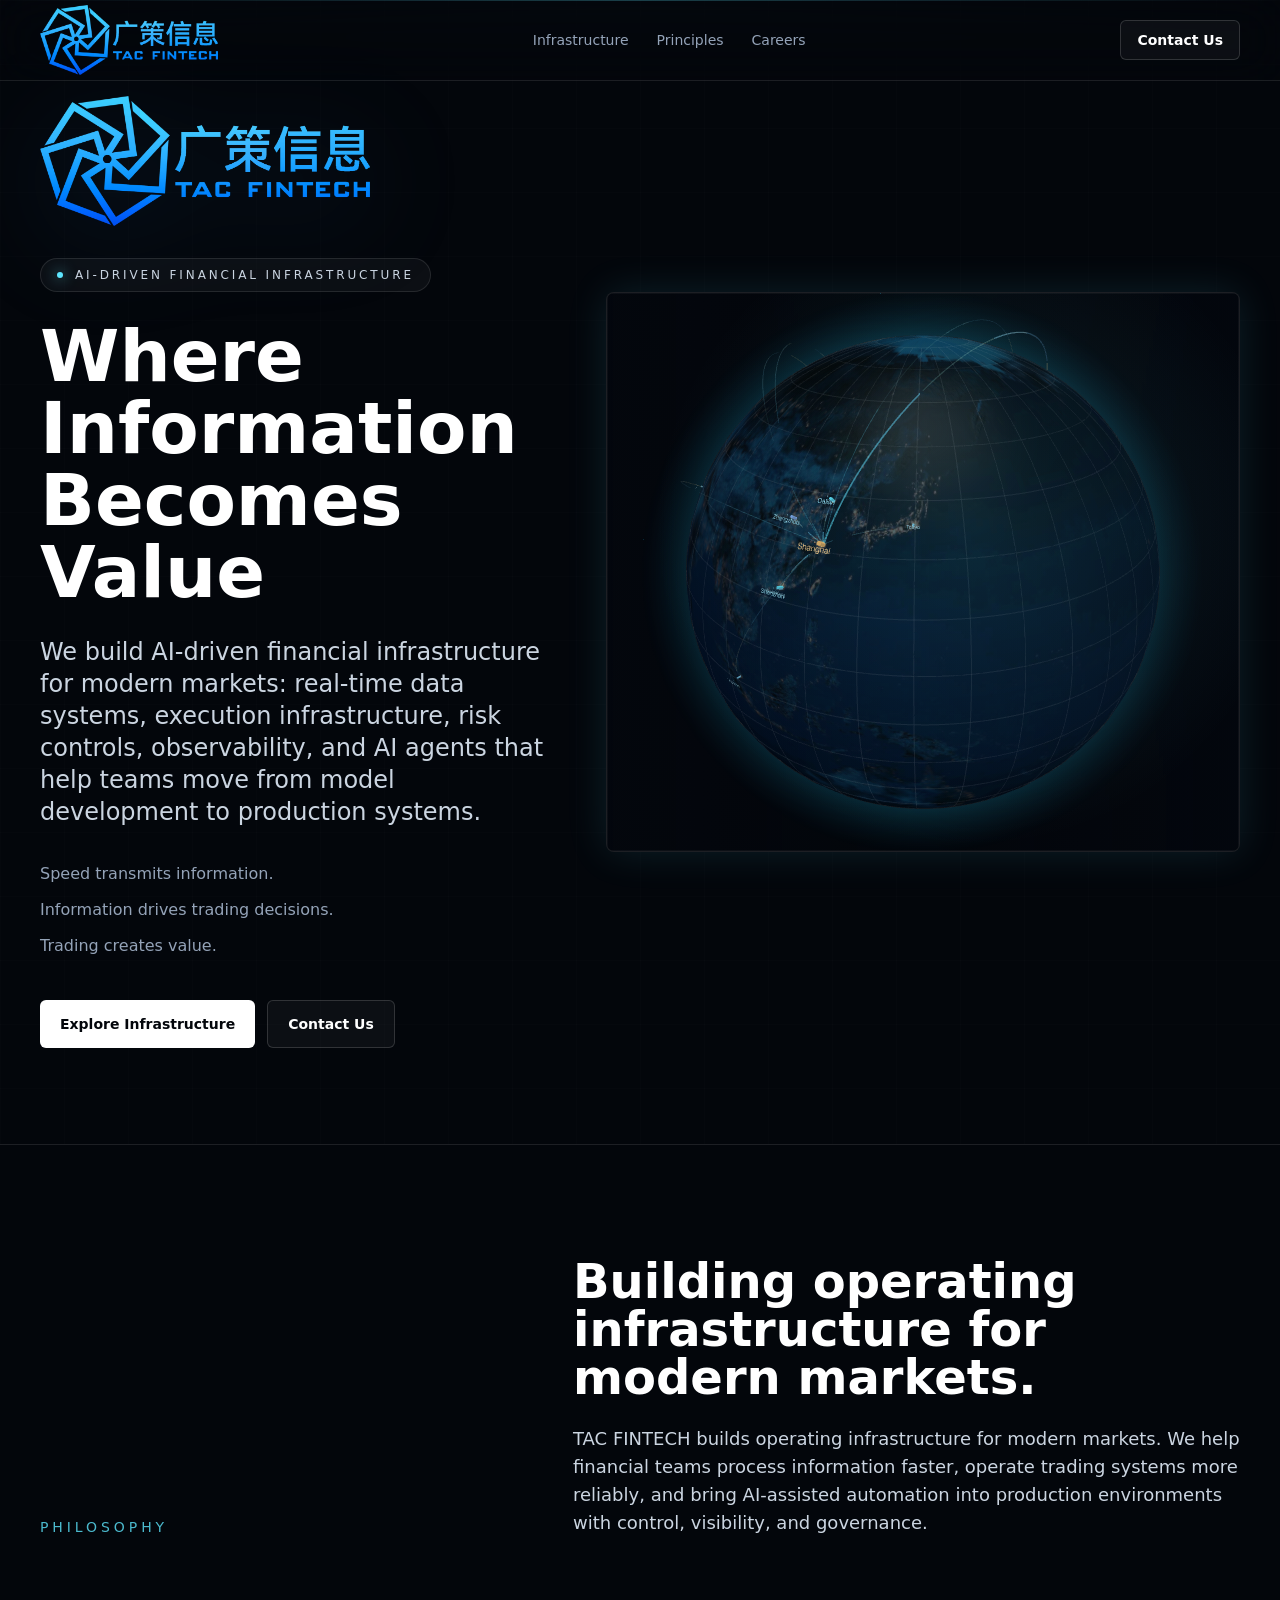
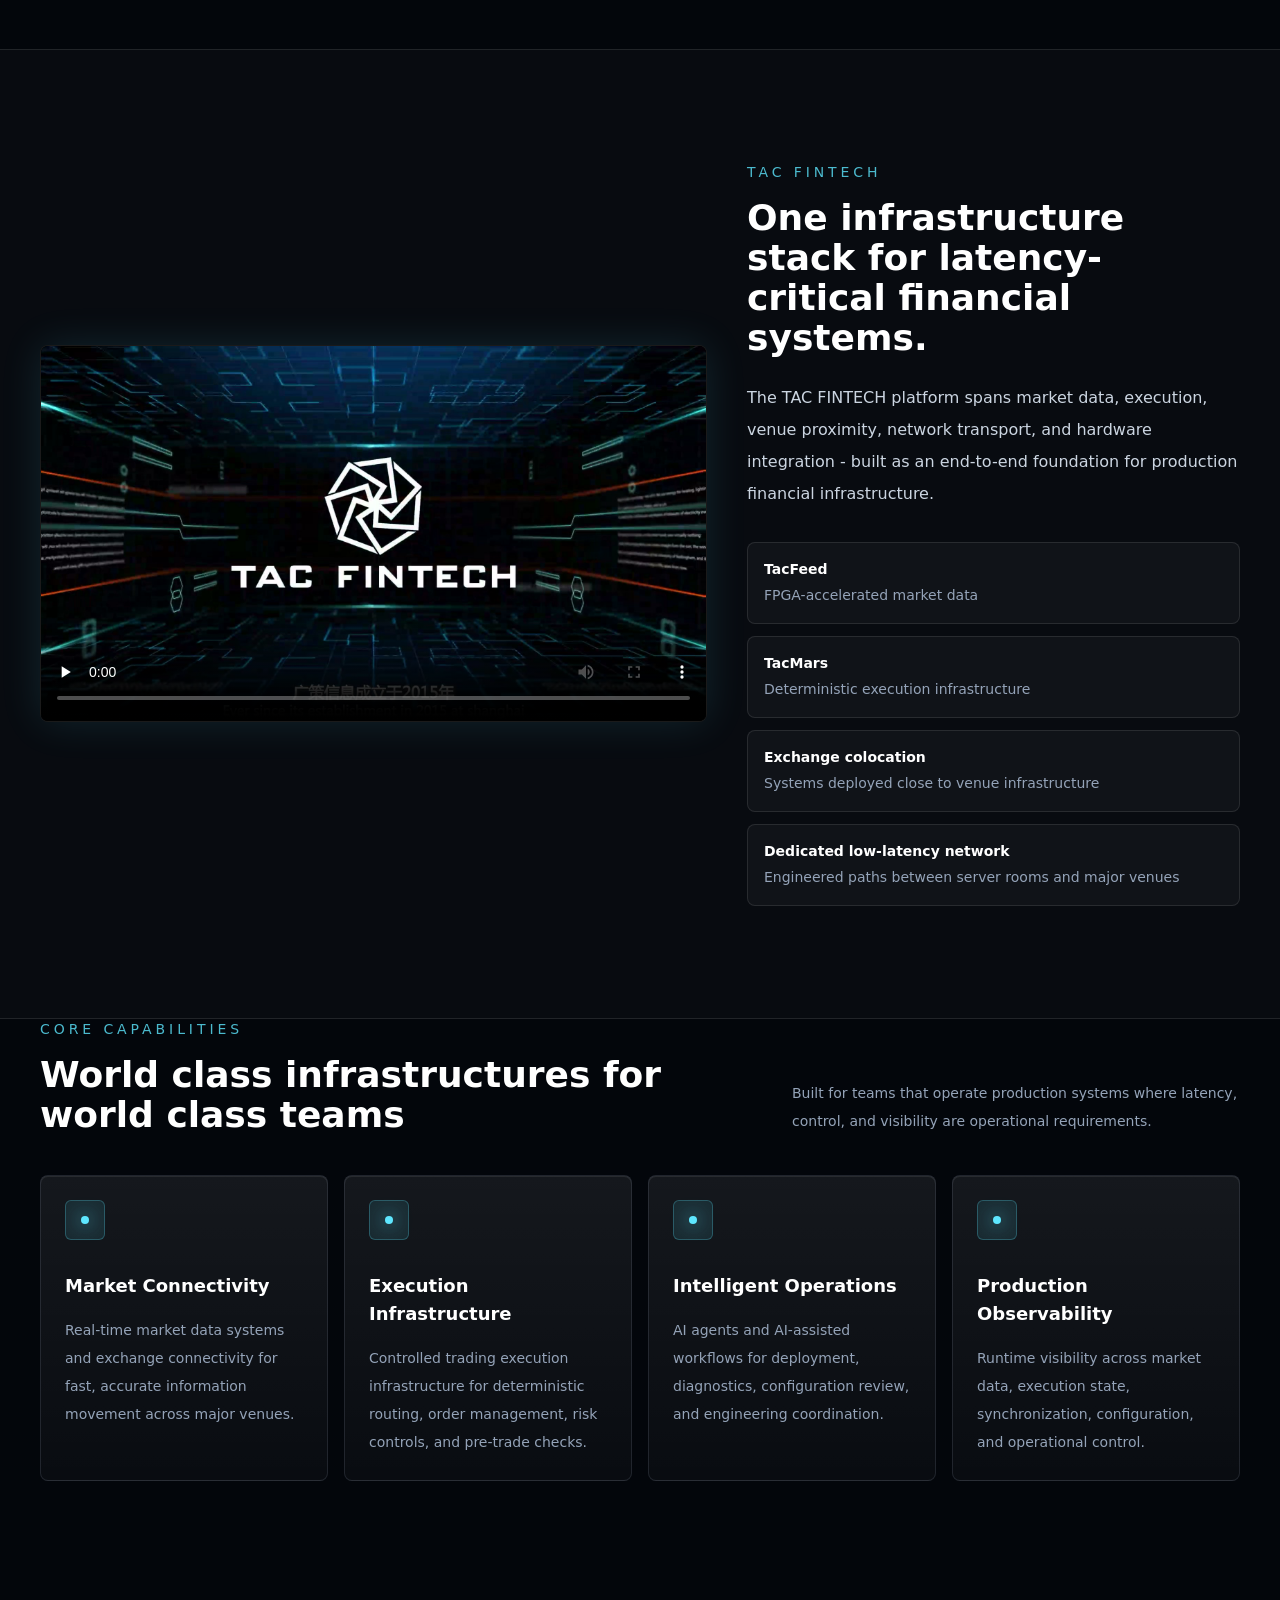
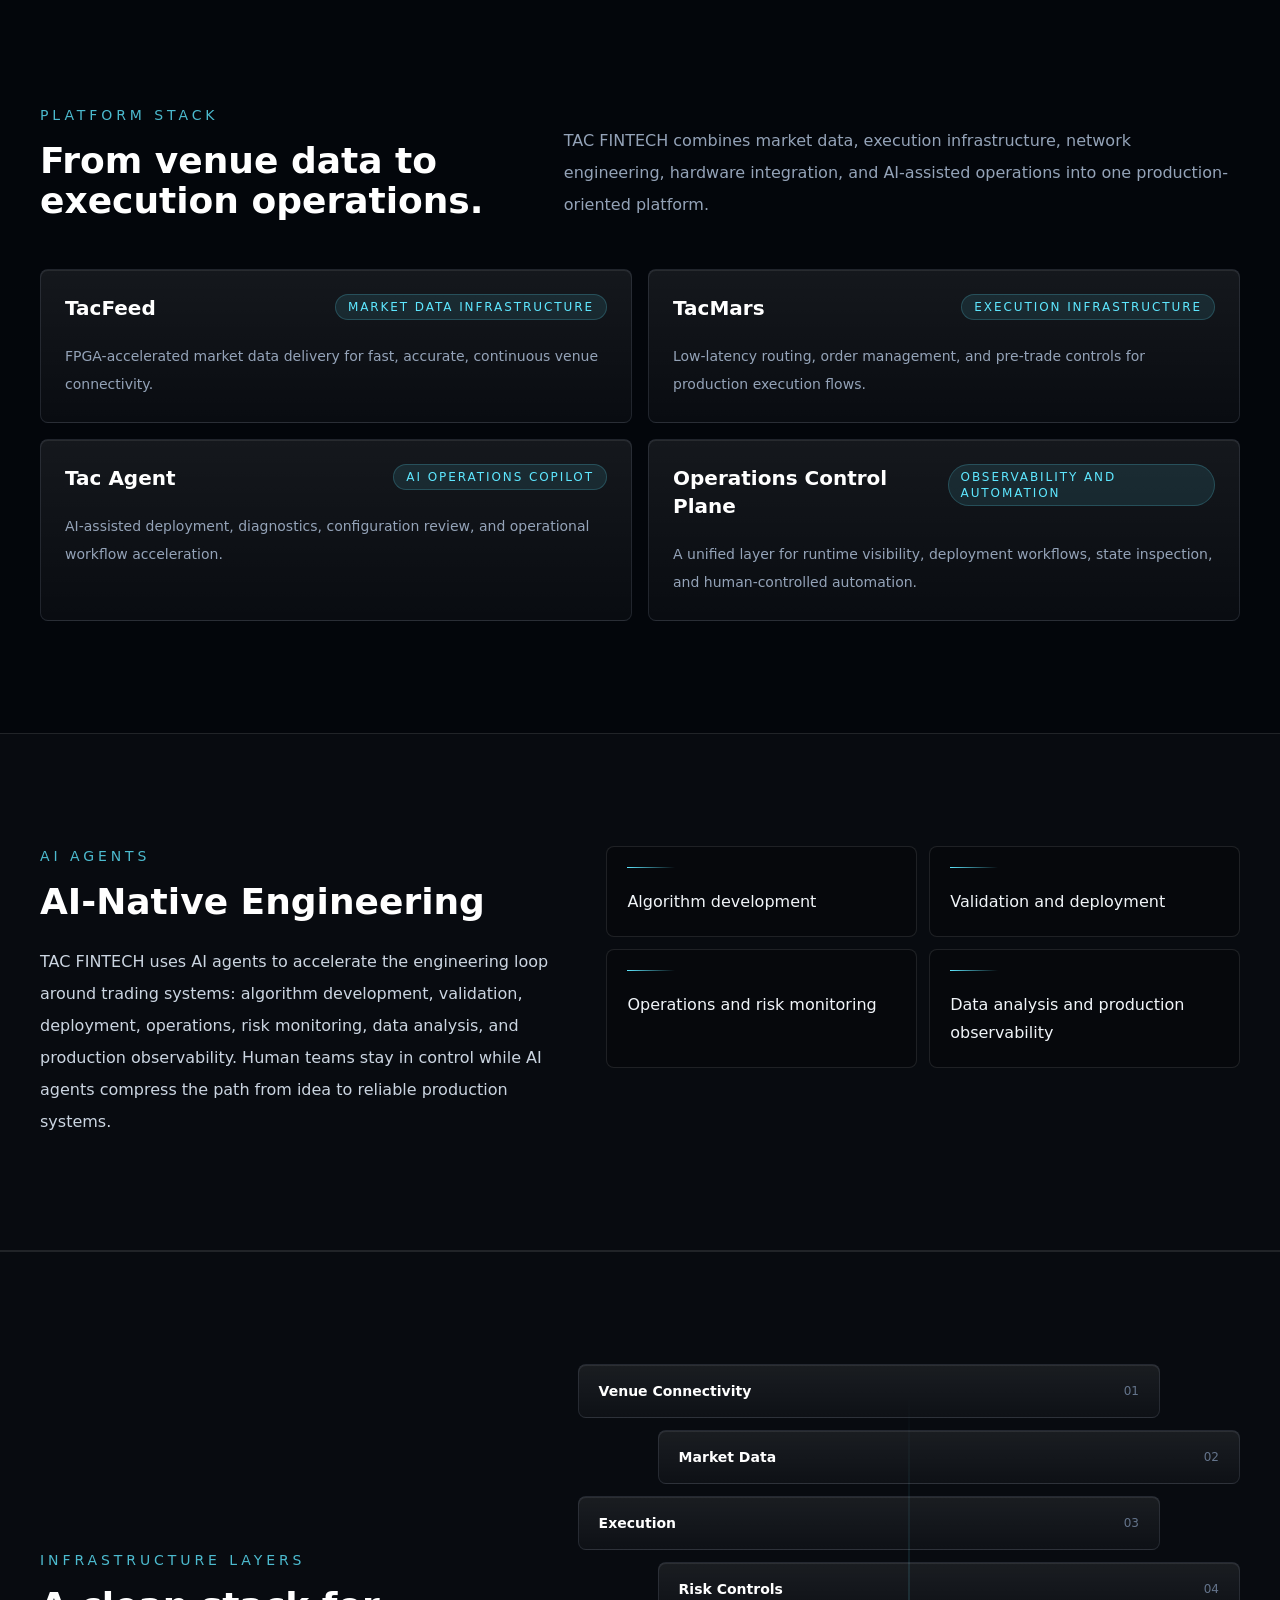
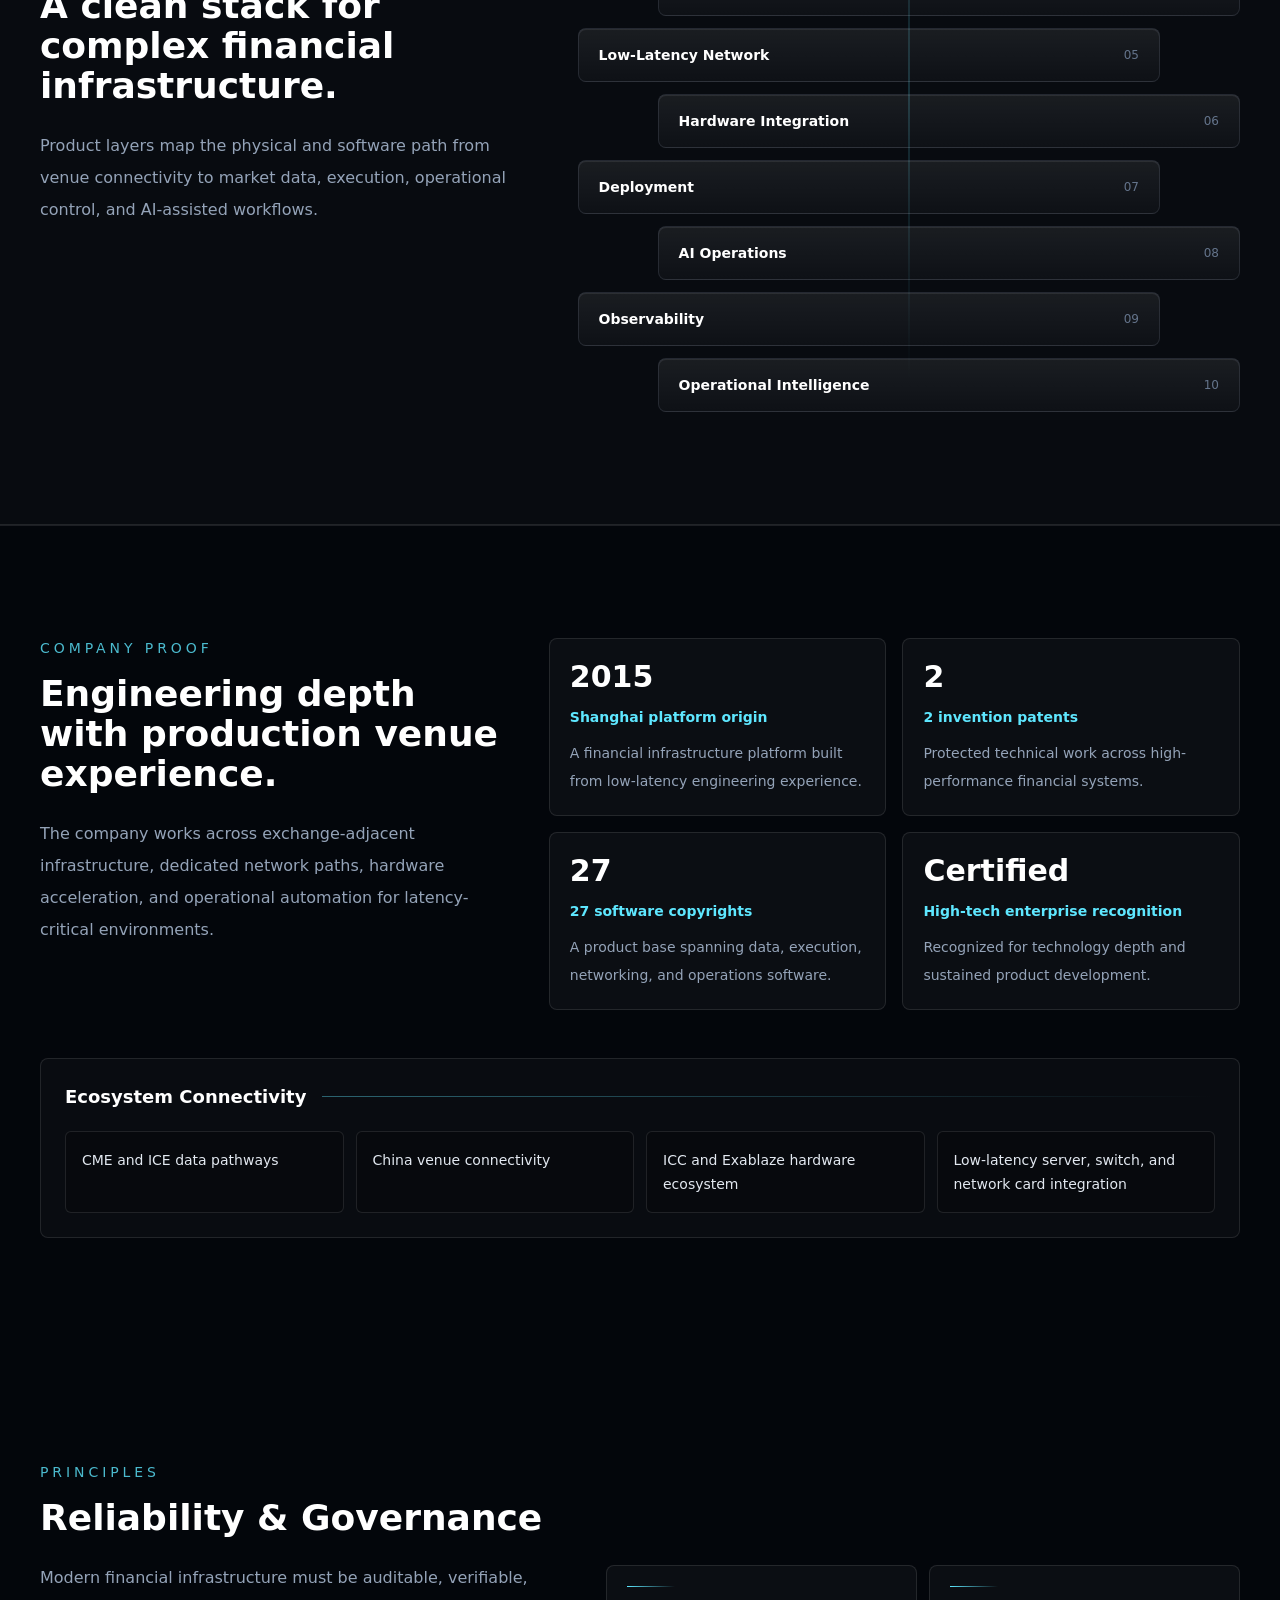
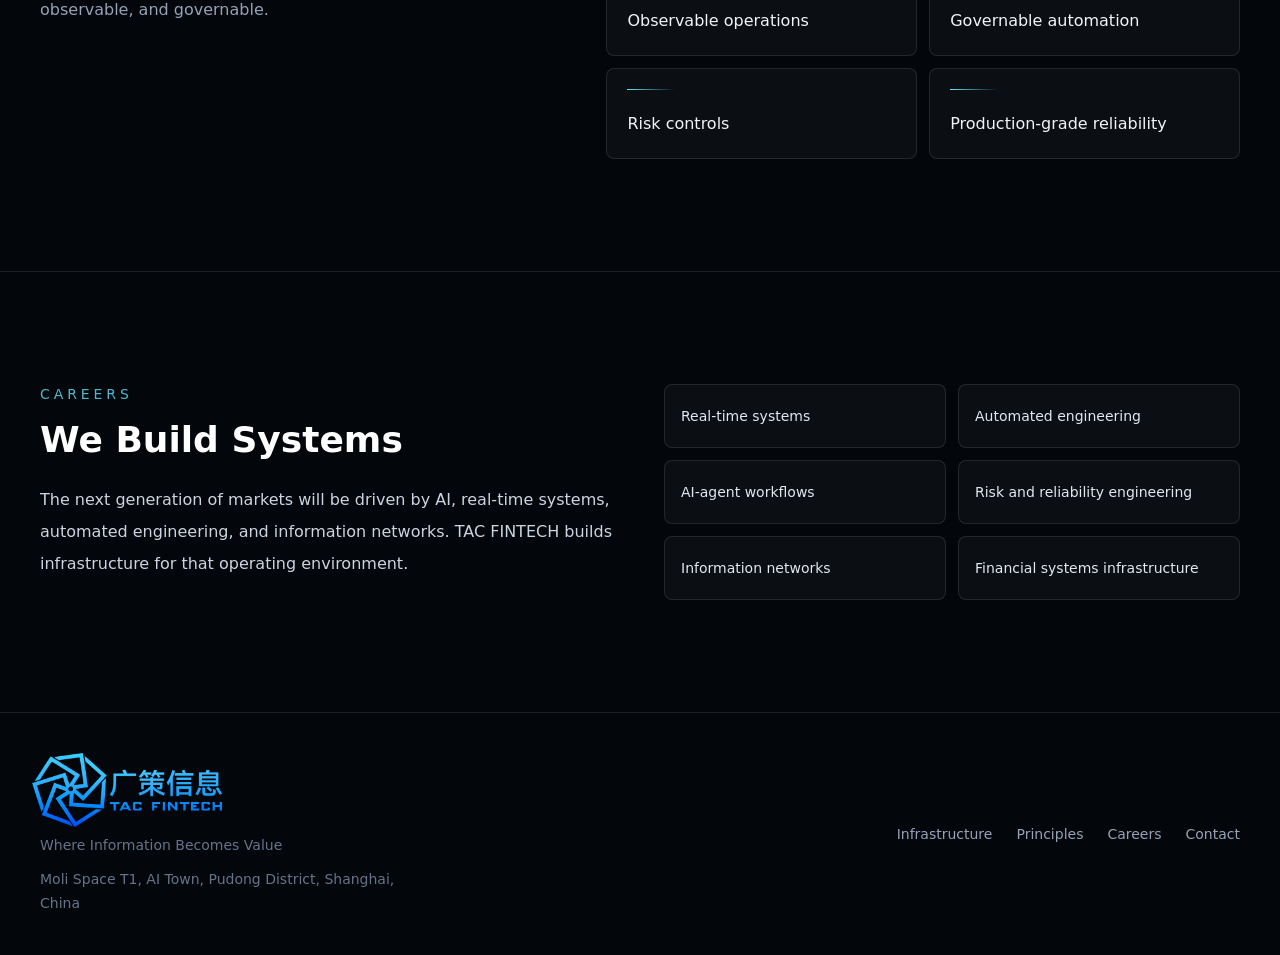
==== commit 996265b7: "deploy cache-busted logo and mobile globe framing Source branch: codex/site-performance-logo-optimiz" ====
--- a/index.html
+++ b/index.html
@@ -1 +1 @@
-<!DOCTYPE html><html lang="en"><head><meta charSet="utf-8"/><meta name="viewport" content="width=device-width, initial-scale=1"/><link rel="preload" href="/brand/tactech-logo-plus-chinese-metal-blue.webp" as="image"/><link rel="stylesheet" href="/_next/static/chunks/0x8urh9mlgjns.css" data-precedence="next"/><link rel="preload" as="script" fetchPriority="low" href="/_next/static/chunks/0ht900cau6_ur.js"/><script src="/_next/static/chunks/021l9jwjrzakt.js" async=""></script><script src="/_next/static/chunks/07lhk_q6pmm3r.js" async=""></script><script src="/_next/static/chunks/turbopack-0q7-i5tv5wkjl.js" async=""></script><script src="/_next/static/chunks/0dbhjjzl8qfwv.js" async=""></script><script src="/_next/static/chunks/0-xg78-jc3qsx.js" async=""></script><script src="/_next/static/chunks/0ujf7pcqbr8ys.js" async=""></script><title>TAC FINTECH | Where Information Becomes Value</title><meta name="description" content="Mission-critical trading infrastructure for modern financial systems, spanning low-latency execution, operational automation, monitoring, deployment, and observability."/><meta name="keywords" content="financial infrastructure,low-latency execution infrastructure,operational automation,production observability,exchange-grade engineering"/><meta property="og:title" content="TAC FINTECH | Where Information Becomes Value"/><meta property="og:description" content="Intelligent infrastructure for modern financial systems with exchange-grade reliability, observability, and AI-assisted operations."/><meta property="og:image" content="https://www.tacfintech.cn/brand/tacfintech-og-image.png"/><meta property="og:image:width" content="1200"/><meta property="og:image:height" content="630"/><meta property="og:image:alt" content="TAC FINTECH social preview"/><meta property="og:type" content="website"/><meta name="twitter:card" content="summary_large_image"/><meta name="twitter:title" content="TAC FINTECH | Where Information Becomes Value"/><meta name="twitter:description" content="Intelligent infrastructure for modern financial systems with exchange-grade reliability, observability, and AI-assisted operations."/><meta name="twitter:image" content="https://www.tacfintech.cn/brand/tacfintech-og-image.png"/><link rel="icon" href="/icon.svg?icon.0oqzwgxzv76fp.svg" sizes="any" type="image/svg+xml"/><script src="/_next/static/chunks/03~yq9q893hmn.js" noModule=""></script></head><body><div hidden=""><!--$--><!--/$--></div><main class="min-h-screen overflow-hidden bg-graphite-950 text-white"><header class="fixed inset-x-0 top-0 z-50 border-b border-white/10 bg-graphite-950/72 px-4 backdrop-blur-xl sm:px-6 lg:px-10"><div class="flex h-20 w-full max-w-[342px] items-center justify-between gap-4 sm:mx-auto sm:max-w-7xl"><a href="#" aria-label="TAC FINTECH home" class="shrink-0 transition hover:opacity-85 focus:outline-none focus:ring-2 focus:ring-signal-cyan focus:ring-offset-2 focus:ring-offset-graphite-950"><img src="/brand/tactech-logo-plus-chinese-metal-blue.webp" alt="TAC FINTECH metal-blue logo with Chinese wordmark" width="1200" height="471" loading="eager" decoding="async" class="h-auto w-[150px] sm:w-[178px] select-none "/></a><nav aria-label="Primary navigation" class="hidden items-center gap-7 text-sm font-medium text-slate-400 md:flex"><a href="#infrastructure" class="transition hover:text-signal-cyan">Infrastructure</a><a href="#principles" class="transition hover:text-signal-cyan">Principles</a><a href="#careers" class="transition hover:text-signal-cyan">Careers</a></nav><a href="#contact" class="inline-flex min-h-10 items-center justify-center rounded-md border border-white/15 bg-white/[0.04] px-4 py-2 text-sm font-semibold text-white transition hover:border-signal-cyan/60 hover:bg-signal-cyan/10 focus:outline-none focus:ring-2 focus:ring-signal-cyan focus:ring-offset-2 focus:ring-offset-graphite-950">Contact Us</a></div></header><section class="relative min-h-[92vh] overflow-hidden border-b border-white/10" aria-labelledby="hero-title"><div class="absolute inset-0 bg-[linear-gradient(rgba(255,255,255,0.035)_1px,transparent_1px),linear-gradient(90deg,rgba(255,255,255,0.035)_1px,transparent_1px)] bg-[size:64px_64px] opacity-30"></div><div class="absolute inset-x-0 top-0 h-px bg-gradient-to-r from-transparent via-signal-cyan/50 to-transparent"></div><div class="relative mx-auto grid min-h-[92vh] max-w-7xl items-center gap-12 px-6 py-24 sm:px-8 lg:grid-cols-[0.9fr_1.1fr] lg:px-10"><div class="min-w-0 w-full max-w-[342px] sm:max-w-3xl" style="opacity:0;transform:translateY(18px)"><img src="/brand/tactech-logo-plus-chinese-metal-blue.webp" alt="TAC FINTECH metal-blue logo with Chinese wordmark" width="1200" height="471" loading="eager" decoding="async" class="h-auto w-[260px] sm:w-[330px] select-none hidden sm:block mb-8 drop-shadow-[0_22px_55px_rgba(66,153,225,0.18)]"/><div class="mb-7 inline-flex max-w-full items-center gap-2 rounded-full border border-white/10 bg-white/[0.04] px-3 py-2 text-[10px] font-medium uppercase tracking-[0.14em] text-slate-300 sm:gap-3 sm:px-4 sm:text-xs sm:tracking-[0.24em]"><span class="h-1.5 w-1.5 rounded-full bg-signal-cyan shadow-[0_0_14px_rgba(94,231,255,0.9)]"></span><span class="sm:hidden">AI-Driven Infrastructure</span><span class="hidden sm:inline">AI-Driven Financial Infrastructure</span></div><h1 id="hero-title" class="max-w-full text-4xl font-semibold leading-[1.04] tracking-normal text-white sm:max-w-4xl sm:text-6xl lg:text-7xl">Where Information Becomes Value</h1><p class="mt-7 max-w-full text-xl leading-8 text-slate-300 sm:max-w-2xl sm:text-2xl">We build AI-driven financial infrastructure for modern markets: real-time data systems, execution infrastructure, risk controls, observability, and AI agents that help teams move from model development to production systems.</p><div class="relative mt-8 w-full max-w-full overflow-hidden rounded-lg border border-white/10 bg-graphite-900/70 p-4 shadow-glow backdrop-blur-xl lg:hidden" aria-label="Exchange colocation map"><div class="absolute inset-0 bg-[linear-gradient(rgba(94,231,255,0.055)_1px,transparent_1px),linear-gradient(90deg,rgba(94,231,255,0.045)_1px,transparent_1px)] bg-[size:34px_34px]"></div><div class="absolute inset-0 bg-[radial-gradient(circle_at_58%_36%,rgba(94,231,255,0.18),transparent_13rem)]"></div><div class="relative flex min-w-0 items-center justify-between gap-3"><div class="min-w-0"><p class="text-[10px] font-medium uppercase tracking-[0.16em] text-signal-cyan sm:tracking-[0.24em]">Exchange colocation map</p><p class="mt-1 text-sm font-semibold text-white">Dedicated route control</p></div><button type="button" aria-expanded="false" aria-controls="mobile-global-flow-panel" class="rounded-full border border-signal-cyan/30 bg-signal-cyan/10 px-3 py-1 text-[10px] font-medium uppercase tracking-[0.16em] text-signal-cyan transition hover:border-signal-cyan/60 hover:bg-signal-cyan/15 focus:outline-none focus:ring-2 focus:ring-signal-cyan focus:ring-offset-2 focus:ring-offset-graphite-950">View global flow</button></div><div class="relative mt-4 h-[230px]"><svg class="absolute inset-0 h-full w-full" viewBox="0 0 390 230" role="img" aria-label="Dedicated route between exchange colocation venues" preserveAspectRatio="xMidYMid meet"><defs><linearGradient id="mobileRoute" x1="0" x2="1" y1="0" y2="1"><stop offset="0%" stop-color="#5ee7ff" stop-opacity="0.12"></stop><stop offset="45%" stop-color="#5ee7ff" stop-opacity="0.82"></stop><stop offset="100%" stop-color="#2f7dff" stop-opacity="0.28"></stop></linearGradient><radialGradient id="coloMarker"><stop offset="0%" stop-color="#ffd58a"></stop><stop offset="52%" stop-color="#ff9a24"></stop><stop offset="100%" stop-color="#ff6b00" stop-opacity="0.1"></stop></radialGradient></defs><path d="M104 58 L140 36 L190 44 L230 32 L284 58 L302 104 L276 160 L226 188 L176 178 L124 196 L88 156 L72 104 Z" fill="rgba(16, 185, 211, 0.09)" stroke="rgba(94, 231, 255, 0.28)" stroke-width="1.4"></path><path d="M126 74 L166 70 L204 92 L248 84 M118 122 L158 116 L204 128 L244 116 M132 164 L182 152 L228 164" fill="none" stroke="rgba(94, 231, 255, 0.16)" stroke-width="1"></path><path d="M244 156 L190 148 L256 96 L318 72" fill="none" stroke="url(#mobileRoute)" stroke-linecap="round" stroke-width="2"></path><path d="M244 156 L318 72" fill="none" stroke="rgba(255,255,255,0.45)" stroke-dasharray="5 7" stroke-linecap="round" stroke-width="1"></path><circle r="4" fill="#5ee7ff" style="offset-path:path(&#x27;M244 156 L190 148 L256 96 L318 72&#x27;);offset-distance:0%"></circle><g><path d="M244 132 L260 156 L244 182 L228 156 Z" fill="url(#coloMarker)"></path><circle cx="244" cy="156" r="26" fill="none" stroke="#ffb020" stroke-opacity="0.34"></circle><circle cx="244" cy="156" r="16" fill="none" stroke="#ffb020" stroke-opacity="0.46"></circle></g><g><circle cx="244" cy="156" r="12" fill="none" stroke="#5ee7ff" stroke-opacity="0.24" opacity="0.36" style="transform-origin:50% 50%;transform:scale(0.85);transform-box:fill-box"></circle><circle cx="244" cy="156" r="4" fill="#e6fbff"></circle></g><g><circle cx="256" cy="96" r="12" fill="none" stroke="#5ee7ff" stroke-opacity="0.24" opacity="0.36" style="transform-origin:50% 50%;transform:scale(0.85);transform-box:fill-box"></circle><circle cx="256" cy="96" r="4" fill="#e6fbff"></circle></g><g><circle cx="190" cy="148" r="12" fill="none" stroke="#5ee7ff" stroke-opacity="0.24" opacity="0.36" style="transform-origin:50% 50%;transform:scale(0.85);transform-box:fill-box"></circle><circle cx="190" cy="148" r="4" fill="#e6fbff"></circle></g><g><circle cx="318" cy="72" r="12" fill="none" stroke="#5ee7ff" stroke-opacity="0.24" opacity="0.36" style="transform-origin:50% 50%;transform:scale(0.85);transform-box:fill-box"></circle><circle cx="318" cy="72" r="4" fill="#e6fbff"></circle></g><path d="M26 36 H82 M26 36 V92 M364 36 H316 M364 36 V84" fill="none" stroke="#5ee7ff" stroke-opacity="0.72" stroke-width="2"></path><path d="M26 196 H88 M26 196 V142 M364 196 H304 M364 196 V142" fill="none" stroke="#5ee7ff" stroke-opacity="0.34" stroke-width="2"></path></svg><div class="absolute bottom-0 left-0 right-0 grid grid-cols-2 gap-2 text-[10px] text-slate-400"><div class="rounded border border-white/10 bg-black/20 px-2 py-1.5">Shanghai</div><div class="rounded border border-white/10 bg-black/20 px-2 py-1.5">Dalian</div><div class="rounded border border-white/10 bg-black/20 px-2 py-1.5">Zhengzhou</div><div class="rounded border border-white/10 bg-black/20 px-2 py-1.5">Global Venues</div></div></div></div><div data-testid="mobile-hero-actions" class="mt-3 grid max-w-full grid-cols-2 gap-3 sm:hidden" aria-label="Mobile hero actions"><a href="#infrastructure" class="inline-flex min-h-11 items-center justify-center rounded-md bg-white px-4 py-2.5 text-sm font-semibold text-graphite-950 transition hover:bg-signal-cyan focus:outline-none focus:ring-2 focus:ring-signal-cyan focus:ring-offset-2 focus:ring-offset-graphite-950">Explore</a><a href="#contact" class="inline-flex min-h-11 items-center justify-center rounded-md border border-white/15 bg-white/[0.04] px-4 py-2.5 text-sm font-semibold text-white transition hover:border-signal-cyan/60 hover:bg-signal-cyan/10 focus:outline-none focus:ring-2 focus:ring-signal-cyan focus:ring-offset-2 focus:ring-offset-graphite-950">Contact</a></div><div class="hidden sm:block mt-8 space-y-2 text-base leading-7 text-slate-400"><p>Speed transmits information.</p><p>Information drives trading decisions.</p><p>Trading creates value.</p></div><div class="mt-10 hidden flex-col gap-3 sm:flex sm:flex-row"><a href="#infrastructure" class="inline-flex min-h-12 items-center justify-center rounded-md bg-white px-5 py-3 text-sm font-semibold text-graphite-950 transition hover:bg-signal-cyan focus:outline-none focus:ring-2 focus:ring-signal-cyan focus:ring-offset-2 focus:ring-offset-graphite-950">Explore Infrastructure</a><a href="#contact" class="inline-flex min-h-12 items-center justify-center rounded-md border border-white/15 bg-white/[0.04] px-5 py-3 text-sm font-semibold text-white transition hover:border-signal-cyan/60 hover:bg-signal-cyan/10 focus:outline-none focus:ring-2 focus:ring-signal-cyan focus:ring-offset-2 focus:ring-offset-graphite-950">Contact Us</a></div></div><div class="hidden lg:block relative min-h-[420px] lg:min-h-[560px]" style="opacity:0;transform:scale(0.96)"></div></div></section><section id="infrastructure" class="mx-auto max-w-7xl px-6 py-20 sm:px-8 lg:px-10 lg:py-28" aria-labelledby="philosophy-title"><div class="grid gap-10 lg:grid-cols-[0.85fr_1.15fr] lg:items-end"><p class="text-sm font-medium uppercase tracking-[0.28em] text-signal-cyan/80">Philosophy</p><div><h2 id="philosophy-title" class="max-w-3xl text-3xl font-semibold tracking-normal text-white sm:text-4xl lg:text-5xl">Building operating infrastructure for modern markets.</h2><p class="mt-6 max-w-3xl text-base leading-8 text-slate-300 sm:text-lg">TAC FINTECH builds operating infrastructure for modern markets. We help financial teams process information faster, operate trading systems more reliably, and bring AI-assisted automation into production environments with control, visibility, and governance.</p></div></div></section><section class="border-y border-white/10 bg-white/[0.018] px-6 py-20 sm:px-8 lg:px-10 lg:py-28" aria-labelledby="video-title"><div class="mx-auto grid max-w-7xl gap-10 lg:grid-cols-[1.15fr_0.85fr] lg:items-center"><div class="overflow-hidden rounded-lg border border-white/10 bg-black shadow-glow" style="opacity:0;transform:translateY(18px)"><video class="aspect-video w-full bg-black object-cover" controls="" playsInline="" preload="none" poster="/media/tacfintech-poster.jpg"><source src="/media/tacfintech-cloudflare.mp4" type="video/mp4"/></video></div><div style="opacity:0;transform:translateY(18px)"><p class="text-sm font-medium uppercase tracking-[0.28em] text-signal-cyan/80">TAC FINTECH</p><h2 id="video-title" class="mt-4 max-w-xl text-3xl font-semibold tracking-normal text-white sm:text-4xl">One infrastructure stack for latency-critical financial systems.</h2><p class="mt-6 max-w-xl text-base leading-8 text-slate-300">The TAC FINTECH platform spans market data, execution, venue proximity, network transport, and hardware integration - built as an end-to-end foundation for production financial infrastructure.</p><div class="mt-8 grid gap-3"><div class="rounded-lg border border-white/10 bg-white/[0.035] px-4 py-4"><div class="text-sm font-semibold text-white">TacFeed</div><div class="mt-1 text-sm leading-6 text-slate-400">FPGA-accelerated market data</div></div><div class="rounded-lg border border-white/10 bg-white/[0.035] px-4 py-4"><div class="text-sm font-semibold text-white">TacMars</div><div class="mt-1 text-sm leading-6 text-slate-400">Deterministic execution infrastructure</div></div><div class="rounded-lg border border-white/10 bg-white/[0.035] px-4 py-4"><div class="text-sm font-semibold text-white">Exchange colocation</div><div class="mt-1 text-sm leading-6 text-slate-400">Systems deployed close to venue infrastructure</div></div><div class="rounded-lg border border-white/10 bg-white/[0.035] px-4 py-4"><div class="text-sm font-semibold text-white">Dedicated low-latency network</div><div class="mt-1 text-sm leading-6 text-slate-400">Engineered paths between server rooms and major venues</div></div></div></div></div></section><section class="mx-auto max-w-7xl px-6 pb-20 sm:px-8 lg:px-10 lg:pb-28" aria-labelledby="capabilities-title"><div class="mb-10 flex flex-col justify-between gap-5 sm:flex-row sm:items-end"><div><p class="text-sm font-medium uppercase tracking-[0.28em] text-signal-cyan/80">Core Capabilities</p><h2 id="capabilities-title" class="mt-4 max-w-2xl text-3xl font-semibold tracking-normal text-white sm:text-4xl">World class infrastructures for world class teams</h2></div><p class="max-w-md text-sm leading-7 text-slate-400">Built for teams that operate production systems where latency, control, and visibility are operational requirements.</p></div><div class="grid gap-4 sm:grid-cols-2 lg:grid-cols-4"><article class="glass-border group rounded-lg p-6 transition duration-300 hover:border-signal-cyan/35 hover:bg-white/[0.07]" style="opacity:0;transform:translateY(18px)"><div class="mb-8 flex h-10 w-10 items-center justify-center rounded-md border border-signal-cyan/25 bg-signal-cyan/10"><span class="h-2 w-2 rounded-full bg-signal-cyan shadow-[0_0_18px_rgba(94,231,255,0.95)]"></span></div><h3 class="text-lg font-semibold text-white">Market Connectivity</h3><p class="mt-4 text-sm leading-7 text-slate-400">Real-time market data systems and exchange connectivity for fast, accurate information movement across major venues.</p></article><article class="glass-border group rounded-lg p-6 transition duration-300 hover:border-signal-cyan/35 hover:bg-white/[0.07]" style="opacity:0;transform:translateY(18px)"><div class="mb-8 flex h-10 w-10 items-center justify-center rounded-md border border-signal-cyan/25 bg-signal-cyan/10"><span class="h-2 w-2 rounded-full bg-signal-cyan shadow-[0_0_18px_rgba(94,231,255,0.95)]"></span></div><h3 class="text-lg font-semibold text-white">Execution Infrastructure</h3><p class="mt-4 text-sm leading-7 text-slate-400">Controlled trading execution infrastructure for deterministic routing, order management, risk controls, and pre-trade checks.</p></article><article class="glass-border group rounded-lg p-6 transition duration-300 hover:border-signal-cyan/35 hover:bg-white/[0.07]" style="opacity:0;transform:translateY(18px)"><div class="mb-8 flex h-10 w-10 items-center justify-center rounded-md border border-signal-cyan/25 bg-signal-cyan/10"><span class="h-2 w-2 rounded-full bg-signal-cyan shadow-[0_0_18px_rgba(94,231,255,0.95)]"></span></div><h3 class="text-lg font-semibold text-white">Intelligent Operations</h3><p class="mt-4 text-sm leading-7 text-slate-400">AI agents and AI-assisted workflows for deployment, diagnostics, configuration review, and engineering coordination.</p></article><article class="glass-border group rounded-lg p-6 transition duration-300 hover:border-signal-cyan/35 hover:bg-white/[0.07]" style="opacity:0;transform:translateY(18px)"><div class="mb-8 flex h-10 w-10 items-center justify-center rounded-md border border-signal-cyan/25 bg-signal-cyan/10"><span class="h-2 w-2 rounded-full bg-signal-cyan shadow-[0_0_18px_rgba(94,231,255,0.95)]"></span></div><h3 class="text-lg font-semibold text-white">Production Observability</h3><p class="mt-4 text-sm leading-7 text-slate-400">Runtime visibility across market data, execution state, synchronization, configuration, and operational control.</p></article></div></section><section class="mx-auto max-w-7xl px-6 py-20 sm:px-8 lg:px-10 lg:py-28" aria-labelledby="product-stack-title"><div class="mb-12 grid gap-6 lg:grid-cols-[0.85fr_1.15fr] lg:items-end"><div><p class="text-sm font-medium uppercase tracking-[0.28em] text-signal-cyan/80">Platform Stack</p><h2 id="product-stack-title" class="mt-4 max-w-2xl text-3xl font-semibold tracking-normal text-white sm:text-4xl">From venue data to execution operations.</h2></div><p class="max-w-2xl text-base leading-8 text-slate-400">TAC FINTECH combines market data, execution infrastructure, network engineering, hardware integration, and AI-assisted operations into one production-oriented platform.</p></div><div class="grid gap-4 md:grid-cols-2"><article class="glass-border rounded-lg p-6" style="opacity:0;transform:translateY(16px)"><div class="flex flex-col gap-3 sm:flex-row sm:items-start sm:justify-between"><h3 class="text-xl font-semibold text-white">TacFeed</h3><span class="rounded-full border border-signal-cyan/20 bg-signal-cyan/10 px-3 py-1 text-xs font-medium uppercase tracking-[0.16em] text-signal-cyan">Market Data Infrastructure</span></div><p class="mt-5 text-sm leading-7 text-slate-400">FPGA-accelerated market data delivery for fast, accurate, continuous venue connectivity.</p></article><article class="glass-border rounded-lg p-6" style="opacity:0;transform:translateY(16px)"><div class="flex flex-col gap-3 sm:flex-row sm:items-start sm:justify-between"><h3 class="text-xl font-semibold text-white">TacMars</h3><span class="rounded-full border border-signal-cyan/20 bg-signal-cyan/10 px-3 py-1 text-xs font-medium uppercase tracking-[0.16em] text-signal-cyan">Execution Infrastructure</span></div><p class="mt-5 text-sm leading-7 text-slate-400">Low-latency routing, order management, and pre-trade controls for production execution flows.</p></article><article class="glass-border rounded-lg p-6" style="opacity:0;transform:translateY(16px)"><div class="flex flex-col gap-3 sm:flex-row sm:items-start sm:justify-between"><h3 class="text-xl font-semibold text-white">Tac Agent</h3><span class="rounded-full border border-signal-cyan/20 bg-signal-cyan/10 px-3 py-1 text-xs font-medium uppercase tracking-[0.16em] text-signal-cyan">AI Operations Copilot</span></div><p class="mt-5 text-sm leading-7 text-slate-400">AI-assisted deployment, diagnostics, configuration review, and operational workflow acceleration.</p></article><article class="glass-border rounded-lg p-6" style="opacity:0;transform:translateY(16px)"><div class="flex flex-col gap-3 sm:flex-row sm:items-start sm:justify-between"><h3 class="text-xl font-semibold text-white">Operations Control Plane</h3><span class="rounded-full border border-signal-cyan/20 bg-signal-cyan/10 px-3 py-1 text-xs font-medium uppercase tracking-[0.16em] text-signal-cyan">Observability And Automation</span></div><p class="mt-5 text-sm leading-7 text-slate-400">A unified layer for runtime visibility, deployment workflows, state inspection, and human-controlled automation.</p></article></div></section><section class="border-y border-white/10 bg-white/[0.02] px-6 py-20 sm:px-8 lg:px-10 lg:py-28" aria-labelledby="ai-native-engineering-title"><div class="mx-auto grid max-w-7xl gap-12 lg:grid-cols-[0.9fr_1.1fr] lg:items-start"><div><p class="text-sm font-medium uppercase tracking-[0.28em] text-signal-cyan/80">AI Agents</p><h2 id="ai-native-engineering-title" class="mt-4 max-w-xl text-3xl font-semibold tracking-normal text-white sm:text-4xl">AI-Native Engineering</h2><p class="mt-6 max-w-2xl text-base leading-8 text-slate-300">TAC FINTECH uses AI agents to accelerate the engineering loop around trading systems: algorithm development, validation, deployment, operations, risk monitoring, data analysis, and production observability. Human teams stay in control while AI agents compress the path from idea to reliable production systems.</p></div><div class="grid gap-3 sm:grid-cols-2"><div class="rounded-lg border border-white/10 bg-black/20 p-5" style="opacity:0;transform:translateY(12px)"><div class="mb-5 h-px w-12 bg-gradient-to-r from-signal-cyan to-transparent"></div><p class="text-base font-medium leading-7 text-slate-100">Algorithm development</p></div><div class="rounded-lg border border-white/10 bg-black/20 p-5" style="opacity:0;transform:translateY(12px)"><div class="mb-5 h-px w-12 bg-gradient-to-r from-signal-cyan to-transparent"></div><p class="text-base font-medium leading-7 text-slate-100">Validation and deployment</p></div><div class="rounded-lg border border-white/10 bg-black/20 p-5" style="opacity:0;transform:translateY(12px)"><div class="mb-5 h-px w-12 bg-gradient-to-r from-signal-cyan to-transparent"></div><p class="text-base font-medium leading-7 text-slate-100">Operations and risk monitoring</p></div><div class="rounded-lg border border-white/10 bg-black/20 p-5" style="opacity:0;transform:translateY(12px)"><div class="mb-5 h-px w-12 bg-gradient-to-r from-signal-cyan to-transparent"></div><p class="text-base font-medium leading-7 text-slate-100">Data analysis and production observability</p></div></div></div></section><section class="border-y border-white/10 bg-white/[0.02] px-6 py-20 sm:px-8 lg:px-10 lg:py-28" aria-labelledby="layers-title"><div class="mx-auto max-w-7xl"><div class="grid gap-12 lg:grid-cols-[0.85fr_1.15fr] lg:items-center"><div><p class="text-sm font-medium uppercase tracking-[0.28em] text-signal-cyan/80">Infrastructure Layers</p><h2 id="layers-title" class="mt-4 max-w-xl text-3xl font-semibold tracking-normal text-white sm:text-4xl">A clean stack for complex financial infrastructure.</h2><p class="mt-6 max-w-xl text-base leading-8 text-slate-400">Product layers map the physical and software path from venue connectivity to market data, execution, operational control, and AI-assisted workflows.</p></div><div class="relative"><div class="absolute inset-y-8 left-1/2 w-px -translate-x-1/2 bg-gradient-to-b from-transparent via-signal-cyan/35 to-transparent"></div><div class="grid gap-3"><div class="glass-border relative rounded-lg px-5 py-4 mr-8 sm:mr-20" style="opacity:0;transform:translateX(-18px)"><div class="flex items-center justify-between gap-4"><span class="text-sm font-semibold text-white">Venue Connectivity</span><span class="text-xs tabular-nums text-slate-500">01</span></div></div><div class="glass-border relative rounded-lg px-5 py-4 ml-8 sm:ml-20" style="opacity:0;transform:translateX(18px)"><div class="flex items-center justify-between gap-4"><span class="text-sm font-semibold text-white">Market Data</span><span class="text-xs tabular-nums text-slate-500">02</span></div></div><div class="glass-border relative rounded-lg px-5 py-4 mr-8 sm:mr-20" style="opacity:0;transform:translateX(-18px)"><div class="flex items-center justify-between gap-4"><span class="text-sm font-semibold text-white">Execution</span><span class="text-xs tabular-nums text-slate-500">03</span></div></div><div class="glass-border relative rounded-lg px-5 py-4 ml-8 sm:ml-20" style="opacity:0;transform:translateX(18px)"><div class="flex items-center justify-between gap-4"><span class="text-sm font-semibold text-white">Risk Controls</span><span class="text-xs tabular-nums text-slate-500">04</span></div></div><div class="glass-border relative rounded-lg px-5 py-4 mr-8 sm:mr-20" style="opacity:0;transform:translateX(-18px)"><div class="flex items-center justify-between gap-4"><span class="text-sm font-semibold text-white">Low-Latency Network</span><span class="text-xs tabular-nums text-slate-500">05</span></div></div><div class="glass-border relative rounded-lg px-5 py-4 ml-8 sm:ml-20" style="opacity:0;transform:translateX(18px)"><div class="flex items-center justify-between gap-4"><span class="text-sm font-semibold text-white">Hardware Integration</span><span class="text-xs tabular-nums text-slate-500">06</span></div></div><div class="glass-border relative rounded-lg px-5 py-4 mr-8 sm:mr-20" style="opacity:0;transform:translateX(-18px)"><div class="flex items-center justify-between gap-4"><span class="text-sm font-semibold text-white">Deployment</span><span class="text-xs tabular-nums text-slate-500">07</span></div></div><div class="glass-border relative rounded-lg px-5 py-4 ml-8 sm:ml-20" style="opacity:0;transform:translateX(18px)"><div class="flex items-center justify-between gap-4"><span class="text-sm font-semibold text-white">AI Operations</span><span class="text-xs tabular-nums text-slate-500">08</span></div></div><div class="glass-border relative rounded-lg px-5 py-4 mr-8 sm:mr-20" style="opacity:0;transform:translateX(-18px)"><div class="flex items-center justify-between gap-4"><span class="text-sm font-semibold text-white">Observability</span><span class="text-xs tabular-nums text-slate-500">09</span></div></div><div class="glass-border relative rounded-lg px-5 py-4 ml-8 sm:ml-20" style="opacity:0;transform:translateX(18px)"><div class="flex items-center justify-between gap-4"><span class="text-sm font-semibold text-white">Operational Intelligence</span><span class="text-xs tabular-nums text-slate-500">10</span></div></div></div></div></div></div></section><section class="border-t border-white/10 px-6 py-20 sm:px-8 lg:px-10 lg:py-28" aria-labelledby="proof-title"><div class="mx-auto max-w-7xl"><div class="grid gap-12 lg:grid-cols-[0.8fr_1.2fr]"><div><p class="text-sm font-medium uppercase tracking-[0.28em] text-signal-cyan/80">Company Proof</p><h2 id="proof-title" class="mt-4 max-w-xl text-3xl font-semibold tracking-normal text-white sm:text-4xl">Engineering depth with production venue experience.</h2><p class="mt-6 max-w-xl text-base leading-8 text-slate-400">The company works across exchange-adjacent infrastructure, dedicated network paths, hardware acceleration, and operational automation for latency-critical environments.</p></div><div class="grid gap-4 sm:grid-cols-2"><article class="rounded-lg border border-white/10 bg-white/[0.035] p-5" style="opacity:0;transform:translateY(14px)"><div class="text-3xl font-semibold text-white">2015</div><div class="mt-3 text-sm font-semibold text-signal-cyan">Shanghai platform origin</div><p class="mt-3 text-sm leading-7 text-slate-400">A financial infrastructure platform built from low-latency engineering experience.</p></article><article class="rounded-lg border border-white/10 bg-white/[0.035] p-5" style="opacity:0;transform:translateY(14px)"><div class="text-3xl font-semibold text-white">2</div><div class="mt-3 text-sm font-semibold text-signal-cyan">2 invention patents</div><p class="mt-3 text-sm leading-7 text-slate-400">Protected technical work across high-performance financial systems.</p></article><article class="rounded-lg border border-white/10 bg-white/[0.035] p-5" style="opacity:0;transform:translateY(14px)"><div class="text-3xl font-semibold text-white">27</div><div class="mt-3 text-sm font-semibold text-signal-cyan">27 software copyrights</div><p class="mt-3 text-sm leading-7 text-slate-400">A product base spanning data, execution, networking, and operations software.</p></article><article class="rounded-lg border border-white/10 bg-white/[0.035] p-5" style="opacity:0;transform:translateY(14px)"><div class="text-3xl font-semibold text-white">Certified</div><div class="mt-3 text-sm font-semibold text-signal-cyan">High-tech enterprise recognition</div><p class="mt-3 text-sm leading-7 text-slate-400">Recognized for technology depth and sustained product development.</p></article></div></div><div class="mt-12 rounded-lg border border-white/10 bg-white/[0.026] p-5 sm:p-6"><div class="mb-5 flex items-center justify-between gap-4"><h3 class="text-lg font-semibold text-white">Ecosystem Connectivity</h3><span class="h-px flex-1 bg-gradient-to-r from-signal-cyan/40 to-transparent"></span></div><div class="grid gap-3 sm:grid-cols-2 lg:grid-cols-4"><div class="rounded-md border border-white/10 bg-black/20 px-4 py-4 text-sm font-medium leading-6 text-slate-200">CME and ICE data pathways</div><div class="rounded-md border border-white/10 bg-black/20 px-4 py-4 text-sm font-medium leading-6 text-slate-200">China venue connectivity</div><div class="rounded-md border border-white/10 bg-black/20 px-4 py-4 text-sm font-medium leading-6 text-slate-200">ICC and Exablaze hardware ecosystem</div><div class="rounded-md border border-white/10 bg-black/20 px-4 py-4 text-sm font-medium leading-6 text-slate-200">Low-latency server, switch, and network card integration</div></div></div></div></section><section id="principles" class="mx-auto max-w-7xl px-6 py-20 sm:px-8 lg:px-10 lg:py-28" aria-labelledby="principles-title"><div class="grid gap-12 lg:grid-cols-[0.9fr_1.1fr]"><div><p class="text-sm font-medium uppercase tracking-[0.28em] text-signal-cyan/80">Principles</p><h2 id="principles-title" class="mt-4 max-w-xl text-3xl font-semibold tracking-normal text-white sm:text-4xl">Reliability &amp; Governance</h2><p class="mt-6 max-w-xl text-base leading-8 text-slate-400">Modern financial infrastructure must be auditable, verifiable, observable, and governable.</p></div><div class="grid gap-3 sm:grid-cols-2"><div class="rounded-lg border border-white/10 bg-white/[0.035] p-5" style="opacity:0;transform:translateY(12px)"><div class="mb-5 h-px w-12 bg-gradient-to-r from-signal-cyan to-transparent"></div><p class="text-base font-medium leading-7 text-slate-100">Auditable systems</p></div><div class="rounded-lg border border-white/10 bg-white/[0.035] p-5" style="opacity:0;transform:translateY(12px)"><div class="mb-5 h-px w-12 bg-gradient-to-r from-signal-cyan to-transparent"></div><p class="text-base font-medium leading-7 text-slate-100">Verifiable workflows</p></div><div class="rounded-lg border border-white/10 bg-white/[0.035] p-5" style="opacity:0;transform:translateY(12px)"><div class="mb-5 h-px w-12 bg-gradient-to-r from-signal-cyan to-transparent"></div><p class="text-base font-medium leading-7 text-slate-100">Observable operations</p></div><div class="rounded-lg border border-white/10 bg-white/[0.035] p-5" style="opacity:0;transform:translateY(12px)"><div class="mb-5 h-px w-12 bg-gradient-to-r from-signal-cyan to-transparent"></div><p class="text-base font-medium leading-7 text-slate-100">Governable automation</p></div><div class="rounded-lg border border-white/10 bg-white/[0.035] p-5" style="opacity:0;transform:translateY(12px)"><div class="mb-5 h-px w-12 bg-gradient-to-r from-signal-cyan to-transparent"></div><p class="text-base font-medium leading-7 text-slate-100">Risk controls</p></div><div class="rounded-lg border border-white/10 bg-white/[0.035] p-5" style="opacity:0;transform:translateY(12px)"><div class="mb-5 h-px w-12 bg-gradient-to-r from-signal-cyan to-transparent"></div><p class="text-base font-medium leading-7 text-slate-100">Production-grade reliability</p></div></div></div></section><section id="careers" class="border-t border-white/10 px-6 py-20 sm:px-8 lg:px-10 lg:py-28" aria-labelledby="careers-title"><div class="mx-auto max-w-7xl"><div class="grid gap-12 lg:grid-cols-[1fr_1fr] lg:items-start"><div><p class="text-sm font-medium uppercase tracking-[0.28em] text-signal-cyan/80">Careers</p><h2 id="careers-title" class="mt-4 text-3xl font-semibold tracking-normal text-white sm:text-4xl">We Build Systems</h2><p class="mt-6 max-w-2xl text-base leading-8 text-slate-300">The next generation of markets will be driven by AI, real-time systems, automated engineering, and information networks. TAC FINTECH builds infrastructure for that operating environment.</p></div><div class="grid gap-3 sm:grid-cols-2"><div class="flex min-h-16 items-center rounded-lg border border-white/10 bg-white/[0.035] px-4 py-3 text-sm font-medium text-slate-200" style="opacity:0;transform:translateY(12px)">Real-time systems</div><div class="flex min-h-16 items-center rounded-lg border border-white/10 bg-white/[0.035] px-4 py-3 text-sm font-medium text-slate-200" style="opacity:0;transform:translateY(12px)">Automated engineering</div><div class="flex min-h-16 items-center rounded-lg border border-white/10 bg-white/[0.035] px-4 py-3 text-sm font-medium text-slate-200" style="opacity:0;transform:translateY(12px)">AI-agent workflows</div><div class="flex min-h-16 items-center rounded-lg border border-white/10 bg-white/[0.035] px-4 py-3 text-sm font-medium text-slate-200" style="opacity:0;transform:translateY(12px)">Risk and reliability engineering</div><div class="flex min-h-16 items-center rounded-lg border border-white/10 bg-white/[0.035] px-4 py-3 text-sm font-medium text-slate-200" style="opacity:0;transform:translateY(12px)">Information networks</div><div class="flex min-h-16 items-center rounded-lg border border-white/10 bg-white/[0.035] px-4 py-3 text-sm font-medium text-slate-200" style="opacity:0;transform:translateY(12px)">Financial systems infrastructure</div></div></div></div></section><footer id="contact" class="border-t border-white/10 px-6 py-10 sm:px-8 lg:px-10"><div class="mx-auto flex max-w-7xl flex-col gap-8 sm:flex-row sm:items-center sm:justify-between"><div><img src="/brand/tactech-logo-plus-chinese-metal-blue.webp" alt="TAC FINTECH metal-blue logo with Chinese wordmark" width="1200" height="471" loading="lazy" decoding="async" class="h-auto w-[190px] select-none -ml-2"/><p class="sr-only">TAC FINTECH</p><p class="mt-2 text-sm text-slate-500">Where Information Becomes Value</p><address class="mt-3 max-w-sm text-sm not-italic leading-6 text-slate-500">Moli Space T1, AI Town, Pudong District, Shanghai, China</address></div><nav aria-label="Footer navigation" class="flex flex-wrap gap-x-6 gap-y-3 text-sm text-slate-400"><a href="#infrastructure" class="transition hover:text-signal-cyan">Infrastructure</a><a href="#principles" class="transition hover:text-signal-cyan">Principles</a><a href="#careers" class="transition hover:text-signal-cyan">Careers</a><a href="#contact" class="transition hover:text-signal-cyan">Contact</a></nav></div></footer></main><!--$--><!--/$--><script src="/_next/static/chunks/0ht900cau6_ur.js" id="_R_" async=""></script><script>(self.__next_f=self.__next_f||[]).push([0])</script><script>self.__next_f.push([1,"1:\"$Sreact.fragment\"\n2:I[39756,[\"/_next/static/chunks/0dbhjjzl8qfwv.js\"],\"default\"]\n3:I[37457,[\"/_next/static/chunks/0dbhjjzl8qfwv.js\"],\"default\"]\n4:I[92349,[\"/_next/static/chunks/0dbhjjzl8qfwv.js\",\"/_next/static/chunks/0-xg78-jc3qsx.js\",\"/_next/static/chunks/0ujf7pcqbr8ys.js\"],\"Hero\"]\n12:I[68027,[\"/_next/static/chunks/0dbhjjzl8qfwv.js\"],\"default\",1]\n:HL[\"/_next/static/chunks/0x8urh9mlgjns.css\",\"style\"]\n:HL[\"/brand/tactech-logo-plus-chinese-metal-blue.webp\",\"image\"]\n"])</script><script>self.__next_f.push([1,"0:{\"P\":null,\"c\":[\"\",\"\"],\"q\":\"\",\"i\":false,\"f\":[[[\"\",{\"children\":[\"__PAGE__\",{}]},\"$undefined\",\"$undefined\",16],[[\"$\",\"$1\",\"c\",{\"children\":[[[\"$\",\"link\",\"0\",{\"rel\":\"stylesheet\",\"href\":\"/_next/static/chunks/0x8urh9mlgjns.css\",\"precedence\":\"next\",\"crossOrigin\":\"$undefined\",\"nonce\":\"$undefined\"}],[\"$\",\"script\",\"script-0\",{\"src\":\"/_next/static/chunks/0dbhjjzl8qfwv.js\",\"async\":true,\"nonce\":\"$undefined\"}]],[\"$\",\"html\",null,{\"lang\":\"en\",\"children\":[\"$\",\"body\",null,{\"children\":[\"$\",\"$L2\",null,{\"parallelRouterKey\":\"children\",\"error\":\"$undefined\",\"errorStyles\":\"$undefined\",\"errorScripts\":\"$undefined\",\"template\":[\"$\",\"$L3\",null,{}],\"templateStyles\":\"$undefined\",\"templateScripts\":\"$undefined\",\"notFound\":[[[\"$\",\"title\",null,{\"children\":\"404: This page could not be found.\"}],[\"$\",\"div\",null,{\"style\":{\"fontFamily\":\"system-ui,\\\"Segoe UI\\\",Roboto,Helvetica,Arial,sans-serif,\\\"Apple Color Emoji\\\",\\\"Segoe UI Emoji\\\"\",\"height\":\"100vh\",\"textAlign\":\"center\",\"display\":\"flex\",\"flexDirection\":\"column\",\"alignItems\":\"center\",\"justifyContent\":\"center\"},\"children\":[\"$\",\"div\",null,{\"children\":[[\"$\",\"style\",null,{\"dangerouslySetInnerHTML\":{\"__html\":\"body{color:#000;background:#fff;margin:0}.next-error-h1{border-right:1px solid rgba(0,0,0,.3)}@media (prefers-color-scheme:dark){body{color:#fff;background:#000}.next-error-h1{border-right:1px solid rgba(255,255,255,.3)}}\"}}],[\"$\",\"h1\",null,{\"className\":\"next-error-h1\",\"style\":{\"display\":\"inline-block\",\"margin\":\"0 20px 0 0\",\"padding\":\"0 23px 0 0\",\"fontSize\":24,\"fontWeight\":500,\"verticalAlign\":\"top\",\"lineHeight\":\"49px\"},\"children\":404}],[\"$\",\"div\",null,{\"style\":{\"display\":\"inline-block\"},\"children\":[\"$\",\"h2\",null,{\"style\":{\"fontSize\":14,\"fontWeight\":400,\"lineHeight\":\"49px\",\"margin\":0},\"children\":\"This page could not be found.\"}]}]]}]}]],[]],\"forbidden\":\"$undefined\",\"unauthorized\":\"$undefined\"}]}]}]]}],{\"children\":[[\"$\",\"$1\",\"c\",{\"children\":[[\"$\",\"main\",null,{\"className\":\"min-h-screen overflow-hidden bg-graphite-950 text-white\",\"children\":[[\"$\",\"header\",null,{\"className\":\"fixed inset-x-0 top-0 z-50 border-b border-white/10 bg-graphite-950/72 px-4 backdrop-blur-xl sm:px-6 lg:px-10\",\"children\":[\"$\",\"div\",null,{\"className\":\"flex h-20 w-full max-w-[342px] items-center justify-between gap-4 sm:mx-auto sm:max-w-7xl\",\"children\":[[\"$\",\"a\",null,{\"href\":\"#\",\"aria-label\":\"TAC FINTECH home\",\"className\":\"shrink-0 transition hover:opacity-85 focus:outline-none focus:ring-2 focus:ring-signal-cyan focus:ring-offset-2 focus:ring-offset-graphite-950\",\"children\":[\"$\",\"img\",null,{\"src\":\"/brand/tactech-logo-plus-chinese-metal-blue.webp\",\"alt\":\"TAC FINTECH metal-blue logo with Chinese wordmark\",\"width\":1200,\"height\":471,\"loading\":\"eager\",\"decoding\":\"async\",\"className\":\"h-auto w-[150px] sm:w-[178px] select-none \"}]}],[\"$\",\"nav\",null,{\"aria-label\":\"Primary navigation\",\"className\":\"hidden items-center gap-7 text-sm font-medium text-slate-400 md:flex\",\"children\":[[\"$\",\"a\",\"#infrastructure\",{\"href\":\"#infrastructure\",\"className\":\"transition hover:text-signal-cyan\",\"children\":\"Infrastructure\"}],[\"$\",\"a\",\"#principles\",{\"href\":\"#principles\",\"className\":\"transition hover:text-signal-cyan\",\"children\":\"Principles\"}],[\"$\",\"a\",\"#careers\",{\"href\":\"#careers\",\"className\":\"transition hover:text-signal-cyan\",\"children\":\"Careers\"}]]}],[\"$\",\"a\",null,{\"href\":\"#contact\",\"className\":\"inline-flex min-h-10 items-center justify-center rounded-md border border-white/15 bg-white/[0.04] px-4 py-2 text-sm font-semibold text-white transition hover:border-signal-cyan/60 hover:bg-signal-cyan/10 focus:outline-none focus:ring-2 focus:ring-signal-cyan focus:ring-offset-2 focus:ring-offset-graphite-950\",\"children\":\"Contact Us\"}]]}]}],[\"$\",\"$L4\",null,{}],[\"$\",\"section\",null,{\"id\":\"infrastructure\",\"className\":\"mx-auto max-w-7xl px-6 py-20 sm:px-8 lg:px-10 lg:py-28\",\"aria-labelledby\":\"philosophy-title\",\"children\":[\"$\",\"div\",null,{\"className\":\"grid gap-10 lg:grid-cols-[0.85fr_1.15fr] lg:items-end\",\"children\":[[\"$\",\"p\",null,{\"className\":\"text-sm font-medium uppercase tracking-[0.28em] text-signal-cyan/80\",\"children\":\"Philosophy\"}],[\"$\",\"div\",null,{\"children\":[[\"$\",\"h2\",null,{\"id\":\"philosophy-title\",\"className\":\"max-w-3xl text-3xl font-semibold tracking-normal text-white sm:text-4xl lg:text-5xl\",\"children\":\"Building operating infrastructure for modern markets.\"}],[\"$\",\"p\",null,{\"className\":\"mt-6 max-w-3xl text-base leading-8 text-slate-300 sm:text-lg\",\"children\":\"TAC FINTECH builds operating infrastructure for modern markets. We help financial teams process information faster, operate trading systems more reliably, and bring AI-assisted automation into production environments with control, visibility, and governance.\"}]]}]]}]}],\"$L5\",\"$L6\",\"$L7\",\"$L8\",\"$L9\",\"$La\",\"$Lb\",\"$Lc\",\"$Ld\"]}],[\"$Le\",\"$Lf\"],\"$L10\"]}],{},null,false,null]},null,false,null],\"$L11\",false]],\"m\":\"$undefined\",\"G\":[\"$12\",[\"$L13\"]],\"S\":true,\"h\":null,\"s\":\"$undefined\",\"l\":\"$undefined\",\"p\":\"$undefined\",\"d\":\"$undefined\",\"b\":\"ck6h8Lk0vhHzhzkCY0jbp\"}\n"])</script><script>self.__next_f.push([1,"14:I[84189,[\"/_next/static/chunks/0dbhjjzl8qfwv.js\",\"/_next/static/chunks/0-xg78-jc3qsx.js\",\"/_next/static/chunks/0ujf7pcqbr8ys.js\"],\"VideoShowcase\"]\n15:I[11809,[\"/_next/static/chunks/0dbhjjzl8qfwv.js\",\"/_next/static/chunks/0-xg78-jc3qsx.js\",\"/_next/static/chunks/0ujf7pcqbr8ys.js\"],\"CapabilityCard\"]\n16:I[722,[\"/_next/static/chunks/0dbhjjzl8qfwv.js\",\"/_next/static/chunks/0-xg78-jc3qsx.js\",\"/_next/static/chunks/0ujf7pcqbr8ys.js\"],\"ProductStack\"]\n17:I[15894,[\"/_next/static/chunks/0dbhjjzl8qfwv.js\",\"/_next/static/chunks/0-xg78-jc3qsx.js\",\"/_next/static/chunks/0ujf7pcqbr8ys.js\"],\"AINativeEngineering\"]\n18:I[37577,[\"/_next/static/chunks/0dbhjjzl8qfwv.js\",\"/_next/static/chunks/0-xg78-jc3qsx.js\",\"/_next/static/chunks/0ujf7pcqbr8ys.js\"],\"LayerDiagram\"]\n19:I[54945,[\"/_next/static/chunks/0dbhjjzl8qfwv.js\",\"/_next/static/chunks/0-xg78-jc3qsx.js\",\"/_next/static/chunks/0ujf7pcqbr8ys.js\"],\"CompanyProof\"]\n1a:I[14834,[\"/_next/static/chunks/0dbhjjzl8qfwv.js\",\"/_next/static/chunks/0-xg78-jc3qsx.js\",\"/_next/static/chunks/0ujf7pcqbr8ys.js\"],\"Principles\"]\n1b:I[73760,[\"/_next/static/chunks/0dbhjjzl8qfwv.js\",\"/_next/static/chunks/0-xg78-jc3qsx.js\",\"/_next/static/chunks/0ujf7pcqbr8ys.js\"],\"Careers\"]\n1c:I[97367,[\"/_next/static/chunks/0dbhjjzl8qfwv.js\"],\"OutletBoundary\"]\n1d:\"$Sreact.suspense\"\n1f:I[97367,[\"/_next/static/chunks/0dbhjjzl8qfwv.js\"],\"ViewportBoundary\"]\n21:I[97367,[\"/_next/static/chunks/0dbhjjzl8qfwv.js\"],\"MetadataBoundary\"]\n5:[\"$\",\"$L14\",null,{}]\n"])</script><script>self.__next_f.push([1,"6:[\"$\",\"section\",null,{\"className\":\"mx-auto max-w-7xl px-6 pb-20 sm:px-8 lg:px-10 lg:pb-28\",\"aria-labelledby\":\"capabilities-title\",\"children\":[[\"$\",\"div\",null,{\"className\":\"mb-10 flex flex-col justify-between gap-5 sm:flex-row sm:items-end\",\"children\":[[\"$\",\"div\",null,{\"children\":[[\"$\",\"p\",null,{\"className\":\"text-sm font-medium uppercase tracking-[0.28em] text-signal-cyan/80\",\"children\":\"Core Capabilities\"}],[\"$\",\"h2\",null,{\"id\":\"capabilities-title\",\"className\":\"mt-4 max-w-2xl text-3xl font-semibold tracking-normal text-white sm:text-4xl\",\"children\":\"World class infrastructures for world class teams\"}]]}],[\"$\",\"p\",null,{\"className\":\"max-w-md text-sm leading-7 text-slate-400\",\"children\":\"Built for teams that operate production systems where latency, control, and visibility are operational requirements.\"}]]}],[\"$\",\"div\",null,{\"className\":\"grid gap-4 sm:grid-cols-2 lg:grid-cols-4\",\"children\":[[\"$\",\"$L15\",\"Market Connectivity\",{\"title\":\"Market Connectivity\",\"copy\":\"Real-time market data systems and exchange connectivity for fast, accurate information movement across major venues.\",\"index\":0}],[\"$\",\"$L15\",\"Execution Infrastructure\",{\"title\":\"Execution Infrastructure\",\"copy\":\"Controlled trading execution infrastructure for deterministic routing, order management, risk controls, and pre-trade checks.\",\"index\":1}],[\"$\",\"$L15\",\"Intelligent Operations\",{\"title\":\"Intelligent Operations\",\"copy\":\"AI agents and AI-assisted workflows for deployment, diagnostics, configuration review, and engineering coordination.\",\"index\":2}],[\"$\",\"$L15\",\"Production Observability\",{\"title\":\"Production Observability\",\"copy\":\"Runtime visibility across market data, execution state, synchronization, configuration, and operational control.\",\"index\":3}]]}]]}]\n"])</script><script>self.__next_f.push([1,"7:[\"$\",\"$L16\",null,{}]\n8:[\"$\",\"$L17\",null,{}]\n9:[\"$\",\"$L18\",null,{}]\na:[\"$\",\"$L19\",null,{}]\nb:[\"$\",\"$L1a\",null,{}]\nc:[\"$\",\"$L1b\",null,{}]\n"])</script><script>self.__next_f.push([1,"d:[\"$\",\"footer\",null,{\"id\":\"contact\",\"className\":\"border-t border-white/10 px-6 py-10 sm:px-8 lg:px-10\",\"children\":[\"$\",\"div\",null,{\"className\":\"mx-auto flex max-w-7xl flex-col gap-8 sm:flex-row sm:items-center sm:justify-between\",\"children\":[[\"$\",\"div\",null,{\"children\":[[\"$\",\"img\",null,{\"src\":\"/brand/tactech-logo-plus-chinese-metal-blue.webp\",\"alt\":\"TAC FINTECH metal-blue logo with Chinese wordmark\",\"width\":1200,\"height\":471,\"loading\":\"lazy\",\"decoding\":\"async\",\"className\":\"h-auto w-[190px] select-none -ml-2\"}],[\"$\",\"p\",null,{\"className\":\"sr-only\",\"children\":\"TAC FINTECH\"}],[\"$\",\"p\",null,{\"className\":\"mt-2 text-sm text-slate-500\",\"children\":\"Where Information Becomes Value\"}],[\"$\",\"address\",null,{\"className\":\"mt-3 max-w-sm text-sm not-italic leading-6 text-slate-500\",\"children\":\"Moli Space T1, AI Town, Pudong District, Shanghai, China\"}]]}],[\"$\",\"nav\",null,{\"aria-label\":\"Footer navigation\",\"className\":\"flex flex-wrap gap-x-6 gap-y-3 text-sm text-slate-400\",\"children\":[[\"$\",\"a\",\"#infrastructure\",{\"href\":\"#infrastructure\",\"className\":\"transition hover:text-signal-cyan\",\"children\":\"Infrastructure\"}],[\"$\",\"a\",\"#principles\",{\"href\":\"#principles\",\"className\":\"transition hover:text-signal-cyan\",\"children\":\"Principles\"}],[\"$\",\"a\",\"#careers\",{\"href\":\"#careers\",\"className\":\"transition hover:text-signal-cyan\",\"children\":\"Careers\"}],[\"$\",\"a\",\"#contact\",{\"href\":\"#contact\",\"className\":\"transition hover:text-signal-cyan\",\"children\":\"Contact\"}]]}]]}]}]\n"])</script><script>self.__next_f.push([1,"e:[\"$\",\"script\",\"script-0\",{\"src\":\"/_next/static/chunks/0-xg78-jc3qsx.js\",\"async\":true,\"nonce\":\"$undefined\"}]\nf:[\"$\",\"script\",\"script-1\",{\"src\":\"/_next/static/chunks/0ujf7pcqbr8ys.js\",\"async\":true,\"nonce\":\"$undefined\"}]\n10:[\"$\",\"$L1c\",null,{\"children\":[\"$\",\"$1d\",null,{\"name\":\"Next.MetadataOutlet\",\"children\":\"$@1e\"}]}]\n11:[\"$\",\"$1\",\"h\",{\"children\":[null,[\"$\",\"$L1f\",null,{\"children\":\"$L20\"}],[\"$\",\"div\",null,{\"hidden\":true,\"children\":[\"$\",\"$L21\",null,{\"children\":[\"$\",\"$1d\",null,{\"name\":\"Next.Metadata\",\"children\":\"$L22\"}]}]}],null]}]\n13:[\"$\",\"link\",\"0\",{\"rel\":\"stylesheet\",\"href\":\"/_next/static/chunks/0x8urh9mlgjns.css\",\"precedence\":\"next\",\"crossOrigin\":\"$undefined\",\"nonce\":\"$undefined\"}]\n"])</script><script>self.__next_f.push([1,"20:[[\"$\",\"meta\",\"0\",{\"charSet\":\"utf-8\"}],[\"$\",\"meta\",\"1\",{\"name\":\"viewport\",\"content\":\"width=device-width, initial-scale=1\"}]]\n"])</script><script>self.__next_f.push([1,"23:I[27201,[\"/_next/static/chunks/0dbhjjzl8qfwv.js\"],\"IconMark\"]\n1e:null\n"])</script><script>self.__next_f.push([1,"22:[[\"$\",\"title\",\"0\",{\"children\":\"TAC FINTECH | Where Information Becomes Value\"}],[\"$\",\"meta\",\"1\",{\"name\":\"description\",\"content\":\"Mission-critical trading infrastructure for modern financial systems, spanning low-latency execution, operational automation, monitoring, deployment, and observability.\"}],[\"$\",\"meta\",\"2\",{\"name\":\"keywords\",\"content\":\"financial infrastructure,low-latency execution infrastructure,operational automation,production observability,exchange-grade engineering\"}],[\"$\",\"meta\",\"3\",{\"property\":\"og:title\",\"content\":\"TAC FINTECH | Where Information Becomes Value\"}],[\"$\",\"meta\",\"4\",{\"property\":\"og:description\",\"content\":\"Intelligent infrastructure for modern financial systems with exchange-grade reliability, observability, and AI-assisted operations.\"}],[\"$\",\"meta\",\"5\",{\"property\":\"og:image\",\"content\":\"https://www.tacfintech.cn/brand/tacfintech-og-image.png\"}],[\"$\",\"meta\",\"6\",{\"property\":\"og:image:width\",\"content\":\"1200\"}],[\"$\",\"meta\",\"7\",{\"property\":\"og:image:height\",\"content\":\"630\"}],[\"$\",\"meta\",\"8\",{\"property\":\"og:image:alt\",\"content\":\"TAC FINTECH social preview\"}],[\"$\",\"meta\",\"9\",{\"property\":\"og:type\",\"content\":\"website\"}],[\"$\",\"meta\",\"10\",{\"name\":\"twitter:card\",\"content\":\"summary_large_image\"}],[\"$\",\"meta\",\"11\",{\"name\":\"twitter:title\",\"content\":\"TAC FINTECH | Where Information Becomes Value\"}],[\"$\",\"meta\",\"12\",{\"name\":\"twitter:description\",\"content\":\"Intelligent infrastructure for modern financial systems with exchange-grade reliability, observability, and AI-assisted operations.\"}],[\"$\",\"meta\",\"13\",{\"name\":\"twitter:image\",\"content\":\"https://www.tacfintech.cn/brand/tacfintech-og-image.png\"}],[\"$\",\"link\",\"14\",{\"rel\":\"icon\",\"href\":\"/icon.svg?icon.0oqzwgxzv76fp.svg\",\"sizes\":\"any\",\"type\":\"image/svg+xml\"}],[\"$\",\"$L23\",\"15\",{}]]\n"])</script></body></html>+<!DOCTYPE html><html lang="en"><head><meta charSet="utf-8"/><meta name="viewport" content="width=device-width, initial-scale=1"/><link rel="preload" href="/brand/tactech-logo-plus-chinese-metal-blue-center-clear.webp" as="image"/><link rel="stylesheet" href="/_next/static/chunks/0x8urh9mlgjns.css" data-precedence="next"/><link rel="preload" as="script" fetchPriority="low" href="/_next/static/chunks/0ht900cau6_ur.js"/><script src="/_next/static/chunks/021l9jwjrzakt.js" async=""></script><script src="/_next/static/chunks/07lhk_q6pmm3r.js" async=""></script><script src="/_next/static/chunks/turbopack-0q7-i5tv5wkjl.js" async=""></script><script src="/_next/static/chunks/0dbhjjzl8qfwv.js" async=""></script><script src="/_next/static/chunks/0-xg78-jc3qsx.js" async=""></script><script src="/_next/static/chunks/0ml7h3_i5wxzc.js" async=""></script><title>TAC FINTECH | Where Information Becomes Value</title><meta name="description" content="Mission-critical trading infrastructure for modern financial systems, spanning low-latency execution, operational automation, monitoring, deployment, and observability."/><meta name="keywords" content="financial infrastructure,low-latency execution infrastructure,operational automation,production observability,exchange-grade engineering"/><meta property="og:title" content="TAC FINTECH | Where Information Becomes Value"/><meta property="og:description" content="Intelligent infrastructure for modern financial systems with exchange-grade reliability, observability, and AI-assisted operations."/><meta property="og:image" content="https://www.tacfintech.cn/brand/tacfintech-og-image.png"/><meta property="og:image:width" content="1200"/><meta property="og:image:height" content="630"/><meta property="og:image:alt" content="TAC FINTECH social preview"/><meta property="og:type" content="website"/><meta name="twitter:card" content="summary_large_image"/><meta name="twitter:title" content="TAC FINTECH | Where Information Becomes Value"/><meta name="twitter:description" content="Intelligent infrastructure for modern financial systems with exchange-grade reliability, observability, and AI-assisted operations."/><meta name="twitter:image" content="https://www.tacfintech.cn/brand/tacfintech-og-image.png"/><link rel="icon" href="/icon.svg?icon.0oqzwgxzv76fp.svg" sizes="any" type="image/svg+xml"/><script src="/_next/static/chunks/03~yq9q893hmn.js" noModule=""></script></head><body><div hidden=""><!--$--><!--/$--></div><main class="min-h-screen overflow-hidden bg-graphite-950 text-white"><header class="fixed inset-x-0 top-0 z-50 border-b border-white/10 bg-graphite-950/72 px-4 backdrop-blur-xl sm:px-6 lg:px-10"><div class="flex h-20 w-full max-w-[342px] items-center justify-between gap-4 sm:mx-auto sm:max-w-7xl"><a href="#" aria-label="TAC FINTECH home" class="shrink-0 transition hover:opacity-85 focus:outline-none focus:ring-2 focus:ring-signal-cyan focus:ring-offset-2 focus:ring-offset-graphite-950"><img src="/brand/tactech-logo-plus-chinese-metal-blue-center-clear.webp" alt="TAC FINTECH metal-blue logo with Chinese wordmark" width="1200" height="471" loading="eager" decoding="async" class="h-auto w-[150px] sm:w-[178px] select-none "/></a><nav aria-label="Primary navigation" class="hidden items-center gap-7 text-sm font-medium text-slate-400 md:flex"><a href="#infrastructure" class="transition hover:text-signal-cyan">Infrastructure</a><a href="#principles" class="transition hover:text-signal-cyan">Principles</a><a href="#careers" class="transition hover:text-signal-cyan">Careers</a></nav><a href="#contact" class="inline-flex min-h-10 items-center justify-center rounded-md border border-white/15 bg-white/[0.04] px-4 py-2 text-sm font-semibold text-white transition hover:border-signal-cyan/60 hover:bg-signal-cyan/10 focus:outline-none focus:ring-2 focus:ring-signal-cyan focus:ring-offset-2 focus:ring-offset-graphite-950">Contact Us</a></div></header><section class="relative min-h-[92vh] overflow-hidden border-b border-white/10" aria-labelledby="hero-title"><div class="absolute inset-0 bg-[linear-gradient(rgba(255,255,255,0.035)_1px,transparent_1px),linear-gradient(90deg,rgba(255,255,255,0.035)_1px,transparent_1px)] bg-[size:64px_64px] opacity-30"></div><div class="absolute inset-x-0 top-0 h-px bg-gradient-to-r from-transparent via-signal-cyan/50 to-transparent"></div><div class="relative mx-auto grid min-h-[92vh] max-w-7xl items-center gap-12 px-6 py-24 sm:px-8 lg:grid-cols-[0.9fr_1.1fr] lg:px-10"><div class="min-w-0 w-full max-w-[342px] sm:max-w-3xl" style="opacity:0;transform:translateY(18px)"><img src="/brand/tactech-logo-plus-chinese-metal-blue-center-clear.webp" alt="TAC FINTECH metal-blue logo with Chinese wordmark" width="1200" height="471" loading="eager" decoding="async" class="h-auto w-[260px] sm:w-[330px] select-none hidden sm:block mb-8 drop-shadow-[0_22px_55px_rgba(66,153,225,0.18)]"/><div class="mb-7 inline-flex max-w-full items-center gap-2 rounded-full border border-white/10 bg-white/[0.04] px-3 py-2 text-[10px] font-medium uppercase tracking-[0.14em] text-slate-300 sm:gap-3 sm:px-4 sm:text-xs sm:tracking-[0.24em]"><span class="h-1.5 w-1.5 rounded-full bg-signal-cyan shadow-[0_0_14px_rgba(94,231,255,0.9)]"></span><span class="sm:hidden">AI-Driven Infrastructure</span><span class="hidden sm:inline">AI-Driven Financial Infrastructure</span></div><h1 id="hero-title" class="max-w-full text-4xl font-semibold leading-[1.04] tracking-normal text-white sm:max-w-4xl sm:text-6xl lg:text-7xl">Where Information Becomes Value</h1><p class="mt-7 max-w-full text-xl leading-8 text-slate-300 sm:max-w-2xl sm:text-2xl">We build AI-driven financial infrastructure for modern markets: real-time data systems, execution infrastructure, risk controls, observability, and AI agents that help teams move from model development to production systems.</p><div class="relative mt-8 w-full max-w-full overflow-hidden rounded-lg border border-white/10 bg-graphite-900/70 p-4 shadow-glow backdrop-blur-xl lg:hidden" aria-label="Exchange colocation map"><div class="absolute inset-0 bg-[linear-gradient(rgba(94,231,255,0.055)_1px,transparent_1px),linear-gradient(90deg,rgba(94,231,255,0.045)_1px,transparent_1px)] bg-[size:34px_34px]"></div><div class="absolute inset-0 bg-[radial-gradient(circle_at_58%_36%,rgba(94,231,255,0.18),transparent_13rem)]"></div><div class="relative flex min-w-0 items-center justify-between gap-3"><div class="min-w-0"><p class="text-[10px] font-medium uppercase tracking-[0.16em] text-signal-cyan sm:tracking-[0.24em]">Exchange colocation map</p><p class="mt-1 text-sm font-semibold text-white">Dedicated route control</p></div><button type="button" aria-expanded="false" aria-controls="mobile-global-flow-panel" class="rounded-full border border-signal-cyan/30 bg-signal-cyan/10 px-3 py-1 text-[10px] font-medium uppercase tracking-[0.16em] text-signal-cyan transition hover:border-signal-cyan/60 hover:bg-signal-cyan/15 focus:outline-none focus:ring-2 focus:ring-signal-cyan focus:ring-offset-2 focus:ring-offset-graphite-950">View global flow</button></div><div class="relative mt-4 h-[230px]"><svg class="absolute inset-0 h-full w-full" viewBox="0 0 390 230" role="img" aria-label="Dedicated route between exchange colocation venues" preserveAspectRatio="xMidYMid meet"><defs><linearGradient id="mobileRoute" x1="0" x2="1" y1="0" y2="1"><stop offset="0%" stop-color="#5ee7ff" stop-opacity="0.12"></stop><stop offset="45%" stop-color="#5ee7ff" stop-opacity="0.82"></stop><stop offset="100%" stop-color="#2f7dff" stop-opacity="0.28"></stop></linearGradient><radialGradient id="coloMarker"><stop offset="0%" stop-color="#ffd58a"></stop><stop offset="52%" stop-color="#ff9a24"></stop><stop offset="100%" stop-color="#ff6b00" stop-opacity="0.1"></stop></radialGradient></defs><path d="M104 58 L140 36 L190 44 L230 32 L284 58 L302 104 L276 160 L226 188 L176 178 L124 196 L88 156 L72 104 Z" fill="rgba(16, 185, 211, 0.09)" stroke="rgba(94, 231, 255, 0.28)" stroke-width="1.4"></path><path d="M126 74 L166 70 L204 92 L248 84 M118 122 L158 116 L204 128 L244 116 M132 164 L182 152 L228 164" fill="none" stroke="rgba(94, 231, 255, 0.16)" stroke-width="1"></path><path d="M244 156 L190 148 L256 96 L318 72" fill="none" stroke="url(#mobileRoute)" stroke-linecap="round" stroke-width="2"></path><path d="M244 156 L318 72" fill="none" stroke="rgba(255,255,255,0.45)" stroke-dasharray="5 7" stroke-linecap="round" stroke-width="1"></path><circle r="4" fill="#5ee7ff" style="offset-path:path(&#x27;M244 156 L190 148 L256 96 L318 72&#x27;);offset-distance:0%"></circle><g><path d="M244 132 L260 156 L244 182 L228 156 Z" fill="url(#coloMarker)"></path><circle cx="244" cy="156" r="26" fill="none" stroke="#ffb020" stroke-opacity="0.34"></circle><circle cx="244" cy="156" r="16" fill="none" stroke="#ffb020" stroke-opacity="0.46"></circle></g><g><circle cx="244" cy="156" r="12" fill="none" stroke="#5ee7ff" stroke-opacity="0.24" opacity="0.36" style="transform-origin:50% 50%;transform:scale(0.85);transform-box:fill-box"></circle><circle cx="244" cy="156" r="4" fill="#e6fbff"></circle></g><g><circle cx="256" cy="96" r="12" fill="none" stroke="#5ee7ff" stroke-opacity="0.24" opacity="0.36" style="transform-origin:50% 50%;transform:scale(0.85);transform-box:fill-box"></circle><circle cx="256" cy="96" r="4" fill="#e6fbff"></circle></g><g><circle cx="190" cy="148" r="12" fill="none" stroke="#5ee7ff" stroke-opacity="0.24" opacity="0.36" style="transform-origin:50% 50%;transform:scale(0.85);transform-box:fill-box"></circle><circle cx="190" cy="148" r="4" fill="#e6fbff"></circle></g><g><circle cx="318" cy="72" r="12" fill="none" stroke="#5ee7ff" stroke-opacity="0.24" opacity="0.36" style="transform-origin:50% 50%;transform:scale(0.85);transform-box:fill-box"></circle><circle cx="318" cy="72" r="4" fill="#e6fbff"></circle></g><path d="M26 36 H82 M26 36 V92 M364 36 H316 M364 36 V84" fill="none" stroke="#5ee7ff" stroke-opacity="0.72" stroke-width="2"></path><path d="M26 196 H88 M26 196 V142 M364 196 H304 M364 196 V142" fill="none" stroke="#5ee7ff" stroke-opacity="0.34" stroke-width="2"></path></svg><div class="absolute bottom-0 left-0 right-0 grid grid-cols-2 gap-2 text-[10px] text-slate-400"><div class="rounded border border-white/10 bg-black/20 px-2 py-1.5">Shanghai</div><div class="rounded border border-white/10 bg-black/20 px-2 py-1.5">Dalian</div><div class="rounded border border-white/10 bg-black/20 px-2 py-1.5">Zhengzhou</div><div class="rounded border border-white/10 bg-black/20 px-2 py-1.5">Global Venues</div></div></div></div><div data-testid="mobile-hero-actions" class="mt-3 grid max-w-full grid-cols-2 gap-3 sm:hidden" aria-label="Mobile hero actions"><a href="#infrastructure" class="inline-flex min-h-11 items-center justify-center rounded-md bg-white px-4 py-2.5 text-sm font-semibold text-graphite-950 transition hover:bg-signal-cyan focus:outline-none focus:ring-2 focus:ring-signal-cyan focus:ring-offset-2 focus:ring-offset-graphite-950">Explore</a><a href="#contact" class="inline-flex min-h-11 items-center justify-center rounded-md border border-white/15 bg-white/[0.04] px-4 py-2.5 text-sm font-semibold text-white transition hover:border-signal-cyan/60 hover:bg-signal-cyan/10 focus:outline-none focus:ring-2 focus:ring-signal-cyan focus:ring-offset-2 focus:ring-offset-graphite-950">Contact</a></div><div class="hidden sm:block mt-8 space-y-2 text-base leading-7 text-slate-400"><p>Speed transmits information.</p><p>Information drives trading decisions.</p><p>Trading creates value.</p></div><div class="mt-10 hidden flex-col gap-3 sm:flex sm:flex-row"><a href="#infrastructure" class="inline-flex min-h-12 items-center justify-center rounded-md bg-white px-5 py-3 text-sm font-semibold text-graphite-950 transition hover:bg-signal-cyan focus:outline-none focus:ring-2 focus:ring-signal-cyan focus:ring-offset-2 focus:ring-offset-graphite-950">Explore Infrastructure</a><a href="#contact" class="inline-flex min-h-12 items-center justify-center rounded-md border border-white/15 bg-white/[0.04] px-5 py-3 text-sm font-semibold text-white transition hover:border-signal-cyan/60 hover:bg-signal-cyan/10 focus:outline-none focus:ring-2 focus:ring-signal-cyan focus:ring-offset-2 focus:ring-offset-graphite-950">Contact Us</a></div></div><div class="hidden lg:block relative min-h-[420px] lg:min-h-[560px]" style="opacity:0;transform:scale(0.96)"></div></div></section><section id="infrastructure" class="mx-auto max-w-7xl px-6 py-20 sm:px-8 lg:px-10 lg:py-28" aria-labelledby="philosophy-title"><div class="grid gap-10 lg:grid-cols-[0.85fr_1.15fr] lg:items-end"><p class="text-sm font-medium uppercase tracking-[0.28em] text-signal-cyan/80">Philosophy</p><div><h2 id="philosophy-title" class="max-w-3xl text-3xl font-semibold tracking-normal text-white sm:text-4xl lg:text-5xl">Building operating infrastructure for modern markets.</h2><p class="mt-6 max-w-3xl text-base leading-8 text-slate-300 sm:text-lg">TAC FINTECH builds operating infrastructure for modern markets. We help financial teams process information faster, operate trading systems more reliably, and bring AI-assisted automation into production environments with control, visibility, and governance.</p></div></div></section><section class="border-y border-white/10 bg-white/[0.018] px-6 py-20 sm:px-8 lg:px-10 lg:py-28" aria-labelledby="video-title"><div class="mx-auto grid max-w-7xl gap-10 lg:grid-cols-[1.15fr_0.85fr] lg:items-center"><div class="overflow-hidden rounded-lg border border-white/10 bg-black shadow-glow" style="opacity:0;transform:translateY(18px)"><video class="aspect-video w-full bg-black object-cover" controls="" playsInline="" preload="none" poster="/media/tacfintech-poster.jpg"><source src="/media/tacfintech-cloudflare.mp4" type="video/mp4"/></video></div><div style="opacity:0;transform:translateY(18px)"><p class="text-sm font-medium uppercase tracking-[0.28em] text-signal-cyan/80">TAC FINTECH</p><h2 id="video-title" class="mt-4 max-w-xl text-3xl font-semibold tracking-normal text-white sm:text-4xl">One infrastructure stack for latency-critical financial systems.</h2><p class="mt-6 max-w-xl text-base leading-8 text-slate-300">The TAC FINTECH platform spans market data, execution, venue proximity, network transport, and hardware integration - built as an end-to-end foundation for production financial infrastructure.</p><div class="mt-8 grid gap-3"><div class="rounded-lg border border-white/10 bg-white/[0.035] px-4 py-4"><div class="text-sm font-semibold text-white">TacFeed</div><div class="mt-1 text-sm leading-6 text-slate-400">FPGA-accelerated market data</div></div><div class="rounded-lg border border-white/10 bg-white/[0.035] px-4 py-4"><div class="text-sm font-semibold text-white">TacMars</div><div class="mt-1 text-sm leading-6 text-slate-400">Deterministic execution infrastructure</div></div><div class="rounded-lg border border-white/10 bg-white/[0.035] px-4 py-4"><div class="text-sm font-semibold text-white">Exchange colocation</div><div class="mt-1 text-sm leading-6 text-slate-400">Systems deployed close to venue infrastructure</div></div><div class="rounded-lg border border-white/10 bg-white/[0.035] px-4 py-4"><div class="text-sm font-semibold text-white">Dedicated low-latency network</div><div class="mt-1 text-sm leading-6 text-slate-400">Engineered paths between server rooms and major venues</div></div></div></div></div></section><section class="mx-auto max-w-7xl px-6 pb-20 sm:px-8 lg:px-10 lg:pb-28" aria-labelledby="capabilities-title"><div class="mb-10 flex flex-col justify-between gap-5 sm:flex-row sm:items-end"><div><p class="text-sm font-medium uppercase tracking-[0.28em] text-signal-cyan/80">Core Capabilities</p><h2 id="capabilities-title" class="mt-4 max-w-2xl text-3xl font-semibold tracking-normal text-white sm:text-4xl">World class infrastructures for world class teams</h2></div><p class="max-w-md text-sm leading-7 text-slate-400">Built for teams that operate production systems where latency, control, and visibility are operational requirements.</p></div><div class="grid gap-4 sm:grid-cols-2 lg:grid-cols-4"><article class="glass-border group rounded-lg p-6 transition duration-300 hover:border-signal-cyan/35 hover:bg-white/[0.07]" style="opacity:0;transform:translateY(18px)"><div class="mb-8 flex h-10 w-10 items-center justify-center rounded-md border border-signal-cyan/25 bg-signal-cyan/10"><span class="h-2 w-2 rounded-full bg-signal-cyan shadow-[0_0_18px_rgba(94,231,255,0.95)]"></span></div><h3 class="text-lg font-semibold text-white">Market Connectivity</h3><p class="mt-4 text-sm leading-7 text-slate-400">Real-time market data systems and exchange connectivity for fast, accurate information movement across major venues.</p></article><article class="glass-border group rounded-lg p-6 transition duration-300 hover:border-signal-cyan/35 hover:bg-white/[0.07]" style="opacity:0;transform:translateY(18px)"><div class="mb-8 flex h-10 w-10 items-center justify-center rounded-md border border-signal-cyan/25 bg-signal-cyan/10"><span class="h-2 w-2 rounded-full bg-signal-cyan shadow-[0_0_18px_rgba(94,231,255,0.95)]"></span></div><h3 class="text-lg font-semibold text-white">Execution Infrastructure</h3><p class="mt-4 text-sm leading-7 text-slate-400">Controlled trading execution infrastructure for deterministic routing, order management, risk controls, and pre-trade checks.</p></article><article class="glass-border group rounded-lg p-6 transition duration-300 hover:border-signal-cyan/35 hover:bg-white/[0.07]" style="opacity:0;transform:translateY(18px)"><div class="mb-8 flex h-10 w-10 items-center justify-center rounded-md border border-signal-cyan/25 bg-signal-cyan/10"><span class="h-2 w-2 rounded-full bg-signal-cyan shadow-[0_0_18px_rgba(94,231,255,0.95)]"></span></div><h3 class="text-lg font-semibold text-white">Intelligent Operations</h3><p class="mt-4 text-sm leading-7 text-slate-400">AI agents and AI-assisted workflows for deployment, diagnostics, configuration review, and engineering coordination.</p></article><article class="glass-border group rounded-lg p-6 transition duration-300 hover:border-signal-cyan/35 hover:bg-white/[0.07]" style="opacity:0;transform:translateY(18px)"><div class="mb-8 flex h-10 w-10 items-center justify-center rounded-md border border-signal-cyan/25 bg-signal-cyan/10"><span class="h-2 w-2 rounded-full bg-signal-cyan shadow-[0_0_18px_rgba(94,231,255,0.95)]"></span></div><h3 class="text-lg font-semibold text-white">Production Observability</h3><p class="mt-4 text-sm leading-7 text-slate-400">Runtime visibility across market data, execution state, synchronization, configuration, and operational control.</p></article></div></section><section class="mx-auto max-w-7xl px-6 py-20 sm:px-8 lg:px-10 lg:py-28" aria-labelledby="product-stack-title"><div class="mb-12 grid gap-6 lg:grid-cols-[0.85fr_1.15fr] lg:items-end"><div><p class="text-sm font-medium uppercase tracking-[0.28em] text-signal-cyan/80">Platform Stack</p><h2 id="product-stack-title" class="mt-4 max-w-2xl text-3xl font-semibold tracking-normal text-white sm:text-4xl">From venue data to execution operations.</h2></div><p class="max-w-2xl text-base leading-8 text-slate-400">TAC FINTECH combines market data, execution infrastructure, network engineering, hardware integration, and AI-assisted operations into one production-oriented platform.</p></div><div class="grid gap-4 md:grid-cols-2"><article class="glass-border rounded-lg p-6" style="opacity:0;transform:translateY(16px)"><div class="flex flex-col gap-3 sm:flex-row sm:items-start sm:justify-between"><h3 class="text-xl font-semibold text-white">TacFeed</h3><span class="rounded-full border border-signal-cyan/20 bg-signal-cyan/10 px-3 py-1 text-xs font-medium uppercase tracking-[0.16em] text-signal-cyan">Market Data Infrastructure</span></div><p class="mt-5 text-sm leading-7 text-slate-400">FPGA-accelerated market data delivery for fast, accurate, continuous venue connectivity.</p></article><article class="glass-border rounded-lg p-6" style="opacity:0;transform:translateY(16px)"><div class="flex flex-col gap-3 sm:flex-row sm:items-start sm:justify-between"><h3 class="text-xl font-semibold text-white">TacMars</h3><span class="rounded-full border border-signal-cyan/20 bg-signal-cyan/10 px-3 py-1 text-xs font-medium uppercase tracking-[0.16em] text-signal-cyan">Execution Infrastructure</span></div><p class="mt-5 text-sm leading-7 text-slate-400">Low-latency routing, order management, and pre-trade controls for production execution flows.</p></article><article class="glass-border rounded-lg p-6" style="opacity:0;transform:translateY(16px)"><div class="flex flex-col gap-3 sm:flex-row sm:items-start sm:justify-between"><h3 class="text-xl font-semibold text-white">Tac Agent</h3><span class="rounded-full border border-signal-cyan/20 bg-signal-cyan/10 px-3 py-1 text-xs font-medium uppercase tracking-[0.16em] text-signal-cyan">AI Operations Copilot</span></div><p class="mt-5 text-sm leading-7 text-slate-400">AI-assisted deployment, diagnostics, configuration review, and operational workflow acceleration.</p></article><article class="glass-border rounded-lg p-6" style="opacity:0;transform:translateY(16px)"><div class="flex flex-col gap-3 sm:flex-row sm:items-start sm:justify-between"><h3 class="text-xl font-semibold text-white">Operations Control Plane</h3><span class="rounded-full border border-signal-cyan/20 bg-signal-cyan/10 px-3 py-1 text-xs font-medium uppercase tracking-[0.16em] text-signal-cyan">Observability And Automation</span></div><p class="mt-5 text-sm leading-7 text-slate-400">A unified layer for runtime visibility, deployment workflows, state inspection, and human-controlled automation.</p></article></div></section><section class="border-y border-white/10 bg-white/[0.02] px-6 py-20 sm:px-8 lg:px-10 lg:py-28" aria-labelledby="ai-native-engineering-title"><div class="mx-auto grid max-w-7xl gap-12 lg:grid-cols-[0.9fr_1.1fr] lg:items-start"><div><p class="text-sm font-medium uppercase tracking-[0.28em] text-signal-cyan/80">AI Agents</p><h2 id="ai-native-engineering-title" class="mt-4 max-w-xl text-3xl font-semibold tracking-normal text-white sm:text-4xl">AI-Native Engineering</h2><p class="mt-6 max-w-2xl text-base leading-8 text-slate-300">TAC FINTECH uses AI agents to accelerate the engineering loop around trading systems: algorithm development, validation, deployment, operations, risk monitoring, data analysis, and production observability. Human teams stay in control while AI agents compress the path from idea to reliable production systems.</p></div><div class="grid gap-3 sm:grid-cols-2"><div class="rounded-lg border border-white/10 bg-black/20 p-5" style="opacity:0;transform:translateY(12px)"><div class="mb-5 h-px w-12 bg-gradient-to-r from-signal-cyan to-transparent"></div><p class="text-base font-medium leading-7 text-slate-100">Algorithm development</p></div><div class="rounded-lg border border-white/10 bg-black/20 p-5" style="opacity:0;transform:translateY(12px)"><div class="mb-5 h-px w-12 bg-gradient-to-r from-signal-cyan to-transparent"></div><p class="text-base font-medium leading-7 text-slate-100">Validation and deployment</p></div><div class="rounded-lg border border-white/10 bg-black/20 p-5" style="opacity:0;transform:translateY(12px)"><div class="mb-5 h-px w-12 bg-gradient-to-r from-signal-cyan to-transparent"></div><p class="text-base font-medium leading-7 text-slate-100">Operations and risk monitoring</p></div><div class="rounded-lg border border-white/10 bg-black/20 p-5" style="opacity:0;transform:translateY(12px)"><div class="mb-5 h-px w-12 bg-gradient-to-r from-signal-cyan to-transparent"></div><p class="text-base font-medium leading-7 text-slate-100">Data analysis and production observability</p></div></div></div></section><section class="border-y border-white/10 bg-white/[0.02] px-6 py-20 sm:px-8 lg:px-10 lg:py-28" aria-labelledby="layers-title"><div class="mx-auto max-w-7xl"><div class="grid gap-12 lg:grid-cols-[0.85fr_1.15fr] lg:items-center"><div><p class="text-sm font-medium uppercase tracking-[0.28em] text-signal-cyan/80">Infrastructure Layers</p><h2 id="layers-title" class="mt-4 max-w-xl text-3xl font-semibold tracking-normal text-white sm:text-4xl">A clean stack for complex financial infrastructure.</h2><p class="mt-6 max-w-xl text-base leading-8 text-slate-400">Product layers map the physical and software path from venue connectivity to market data, execution, operational control, and AI-assisted workflows.</p></div><div class="relative"><div class="absolute inset-y-8 left-1/2 w-px -translate-x-1/2 bg-gradient-to-b from-transparent via-signal-cyan/35 to-transparent"></div><div class="grid gap-3"><div class="glass-border relative rounded-lg px-5 py-4 mr-8 sm:mr-20" style="opacity:0;transform:translateX(-18px)"><div class="flex items-center justify-between gap-4"><span class="text-sm font-semibold text-white">Venue Connectivity</span><span class="text-xs tabular-nums text-slate-500">01</span></div></div><div class="glass-border relative rounded-lg px-5 py-4 ml-8 sm:ml-20" style="opacity:0;transform:translateX(18px)"><div class="flex items-center justify-between gap-4"><span class="text-sm font-semibold text-white">Market Data</span><span class="text-xs tabular-nums text-slate-500">02</span></div></div><div class="glass-border relative rounded-lg px-5 py-4 mr-8 sm:mr-20" style="opacity:0;transform:translateX(-18px)"><div class="flex items-center justify-between gap-4"><span class="text-sm font-semibold text-white">Execution</span><span class="text-xs tabular-nums text-slate-500">03</span></div></div><div class="glass-border relative rounded-lg px-5 py-4 ml-8 sm:ml-20" style="opacity:0;transform:translateX(18px)"><div class="flex items-center justify-between gap-4"><span class="text-sm font-semibold text-white">Risk Controls</span><span class="text-xs tabular-nums text-slate-500">04</span></div></div><div class="glass-border relative rounded-lg px-5 py-4 mr-8 sm:mr-20" style="opacity:0;transform:translateX(-18px)"><div class="flex items-center justify-between gap-4"><span class="text-sm font-semibold text-white">Low-Latency Network</span><span class="text-xs tabular-nums text-slate-500">05</span></div></div><div class="glass-border relative rounded-lg px-5 py-4 ml-8 sm:ml-20" style="opacity:0;transform:translateX(18px)"><div class="flex items-center justify-between gap-4"><span class="text-sm font-semibold text-white">Hardware Integration</span><span class="text-xs tabular-nums text-slate-500">06</span></div></div><div class="glass-border relative rounded-lg px-5 py-4 mr-8 sm:mr-20" style="opacity:0;transform:translateX(-18px)"><div class="flex items-center justify-between gap-4"><span class="text-sm font-semibold text-white">Deployment</span><span class="text-xs tabular-nums text-slate-500">07</span></div></div><div class="glass-border relative rounded-lg px-5 py-4 ml-8 sm:ml-20" style="opacity:0;transform:translateX(18px)"><div class="flex items-center justify-between gap-4"><span class="text-sm font-semibold text-white">AI Operations</span><span class="text-xs tabular-nums text-slate-500">08</span></div></div><div class="glass-border relative rounded-lg px-5 py-4 mr-8 sm:mr-20" style="opacity:0;transform:translateX(-18px)"><div class="flex items-center justify-between gap-4"><span class="text-sm font-semibold text-white">Observability</span><span class="text-xs tabular-nums text-slate-500">09</span></div></div><div class="glass-border relative rounded-lg px-5 py-4 ml-8 sm:ml-20" style="opacity:0;transform:translateX(18px)"><div class="flex items-center justify-between gap-4"><span class="text-sm font-semibold text-white">Operational Intelligence</span><span class="text-xs tabular-nums text-slate-500">10</span></div></div></div></div></div></div></section><section class="border-t border-white/10 px-6 py-20 sm:px-8 lg:px-10 lg:py-28" aria-labelledby="proof-title"><div class="mx-auto max-w-7xl"><div class="grid gap-12 lg:grid-cols-[0.8fr_1.2fr]"><div><p class="text-sm font-medium uppercase tracking-[0.28em] text-signal-cyan/80">Company Proof</p><h2 id="proof-title" class="mt-4 max-w-xl text-3xl font-semibold tracking-normal text-white sm:text-4xl">Engineering depth with production venue experience.</h2><p class="mt-6 max-w-xl text-base leading-8 text-slate-400">The company works across exchange-adjacent infrastructure, dedicated network paths, hardware acceleration, and operational automation for latency-critical environments.</p></div><div class="grid gap-4 sm:grid-cols-2"><article class="rounded-lg border border-white/10 bg-white/[0.035] p-5" style="opacity:0;transform:translateY(14px)"><div class="text-3xl font-semibold text-white">2015</div><div class="mt-3 text-sm font-semibold text-signal-cyan">Shanghai platform origin</div><p class="mt-3 text-sm leading-7 text-slate-400">A financial infrastructure platform built from low-latency engineering experience.</p></article><article class="rounded-lg border border-white/10 bg-white/[0.035] p-5" style="opacity:0;transform:translateY(14px)"><div class="text-3xl font-semibold text-white">2</div><div class="mt-3 text-sm font-semibold text-signal-cyan">2 invention patents</div><p class="mt-3 text-sm leading-7 text-slate-400">Protected technical work across high-performance financial systems.</p></article><article class="rounded-lg border border-white/10 bg-white/[0.035] p-5" style="opacity:0;transform:translateY(14px)"><div class="text-3xl font-semibold text-white">27</div><div class="mt-3 text-sm font-semibold text-signal-cyan">27 software copyrights</div><p class="mt-3 text-sm leading-7 text-slate-400">A product base spanning data, execution, networking, and operations software.</p></article><article class="rounded-lg border border-white/10 bg-white/[0.035] p-5" style="opacity:0;transform:translateY(14px)"><div class="text-3xl font-semibold text-white">Certified</div><div class="mt-3 text-sm font-semibold text-signal-cyan">High-tech enterprise recognition</div><p class="mt-3 text-sm leading-7 text-slate-400">Recognized for technology depth and sustained product development.</p></article></div></div><div class="mt-12 rounded-lg border border-white/10 bg-white/[0.026] p-5 sm:p-6"><div class="mb-5 flex items-center justify-between gap-4"><h3 class="text-lg font-semibold text-white">Ecosystem Connectivity</h3><span class="h-px flex-1 bg-gradient-to-r from-signal-cyan/40 to-transparent"></span></div><div class="grid gap-3 sm:grid-cols-2 lg:grid-cols-4"><div class="rounded-md border border-white/10 bg-black/20 px-4 py-4 text-sm font-medium leading-6 text-slate-200">CME and ICE data pathways</div><div class="rounded-md border border-white/10 bg-black/20 px-4 py-4 text-sm font-medium leading-6 text-slate-200">China venue connectivity</div><div class="rounded-md border border-white/10 bg-black/20 px-4 py-4 text-sm font-medium leading-6 text-slate-200">ICC and Exablaze hardware ecosystem</div><div class="rounded-md border border-white/10 bg-black/20 px-4 py-4 text-sm font-medium leading-6 text-slate-200">Low-latency server, switch, and network card integration</div></div></div></div></section><section id="principles" class="mx-auto max-w-7xl px-6 py-20 sm:px-8 lg:px-10 lg:py-28" aria-labelledby="principles-title"><div class="grid gap-12 lg:grid-cols-[0.9fr_1.1fr]"><div><p class="text-sm font-medium uppercase tracking-[0.28em] text-signal-cyan/80">Principles</p><h2 id="principles-title" class="mt-4 max-w-xl text-3xl font-semibold tracking-normal text-white sm:text-4xl">Reliability &amp; Governance</h2><p class="mt-6 max-w-xl text-base leading-8 text-slate-400">Modern financial infrastructure must be auditable, verifiable, observable, and governable.</p></div><div class="grid gap-3 sm:grid-cols-2"><div class="rounded-lg border border-white/10 bg-white/[0.035] p-5" style="opacity:0;transform:translateY(12px)"><div class="mb-5 h-px w-12 bg-gradient-to-r from-signal-cyan to-transparent"></div><p class="text-base font-medium leading-7 text-slate-100">Auditable systems</p></div><div class="rounded-lg border border-white/10 bg-white/[0.035] p-5" style="opacity:0;transform:translateY(12px)"><div class="mb-5 h-px w-12 bg-gradient-to-r from-signal-cyan to-transparent"></div><p class="text-base font-medium leading-7 text-slate-100">Verifiable workflows</p></div><div class="rounded-lg border border-white/10 bg-white/[0.035] p-5" style="opacity:0;transform:translateY(12px)"><div class="mb-5 h-px w-12 bg-gradient-to-r from-signal-cyan to-transparent"></div><p class="text-base font-medium leading-7 text-slate-100">Observable operations</p></div><div class="rounded-lg border border-white/10 bg-white/[0.035] p-5" style="opacity:0;transform:translateY(12px)"><div class="mb-5 h-px w-12 bg-gradient-to-r from-signal-cyan to-transparent"></div><p class="text-base font-medium leading-7 text-slate-100">Governable automation</p></div><div class="rounded-lg border border-white/10 bg-white/[0.035] p-5" style="opacity:0;transform:translateY(12px)"><div class="mb-5 h-px w-12 bg-gradient-to-r from-signal-cyan to-transparent"></div><p class="text-base font-medium leading-7 text-slate-100">Risk controls</p></div><div class="rounded-lg border border-white/10 bg-white/[0.035] p-5" style="opacity:0;transform:translateY(12px)"><div class="mb-5 h-px w-12 bg-gradient-to-r from-signal-cyan to-transparent"></div><p class="text-base font-medium leading-7 text-slate-100">Production-grade reliability</p></div></div></div></section><section id="careers" class="border-t border-white/10 px-6 py-20 sm:px-8 lg:px-10 lg:py-28" aria-labelledby="careers-title"><div class="mx-auto max-w-7xl"><div class="grid gap-12 lg:grid-cols-[1fr_1fr] lg:items-start"><div><p class="text-sm font-medium uppercase tracking-[0.28em] text-signal-cyan/80">Careers</p><h2 id="careers-title" class="mt-4 text-3xl font-semibold tracking-normal text-white sm:text-4xl">We Build Systems</h2><p class="mt-6 max-w-2xl text-base leading-8 text-slate-300">The next generation of markets will be driven by AI, real-time systems, automated engineering, and information networks. TAC FINTECH builds infrastructure for that operating environment.</p></div><div class="grid gap-3 sm:grid-cols-2"><div class="flex min-h-16 items-center rounded-lg border border-white/10 bg-white/[0.035] px-4 py-3 text-sm font-medium text-slate-200" style="opacity:0;transform:translateY(12px)">Real-time systems</div><div class="flex min-h-16 items-center rounded-lg border border-white/10 bg-white/[0.035] px-4 py-3 text-sm font-medium text-slate-200" style="opacity:0;transform:translateY(12px)">Automated engineering</div><div class="flex min-h-16 items-center rounded-lg border border-white/10 bg-white/[0.035] px-4 py-3 text-sm font-medium text-slate-200" style="opacity:0;transform:translateY(12px)">AI-agent workflows</div><div class="flex min-h-16 items-center rounded-lg border border-white/10 bg-white/[0.035] px-4 py-3 text-sm font-medium text-slate-200" style="opacity:0;transform:translateY(12px)">Risk and reliability engineering</div><div class="flex min-h-16 items-center rounded-lg border border-white/10 bg-white/[0.035] px-4 py-3 text-sm font-medium text-slate-200" style="opacity:0;transform:translateY(12px)">Information networks</div><div class="flex min-h-16 items-center rounded-lg border border-white/10 bg-white/[0.035] px-4 py-3 text-sm font-medium text-slate-200" style="opacity:0;transform:translateY(12px)">Financial systems infrastructure</div></div></div></div></section><footer id="contact" class="border-t border-white/10 px-6 py-10 sm:px-8 lg:px-10"><div class="mx-auto flex max-w-7xl flex-col gap-8 sm:flex-row sm:items-center sm:justify-between"><div><img src="/brand/tactech-logo-plus-chinese-metal-blue-center-clear.webp" alt="TAC FINTECH metal-blue logo with Chinese wordmark" width="1200" height="471" loading="lazy" decoding="async" class="h-auto w-[190px] select-none -ml-2"/><p class="sr-only">TAC FINTECH</p><p class="mt-2 text-sm text-slate-500">Where Information Becomes Value</p><address class="mt-3 max-w-sm text-sm not-italic leading-6 text-slate-500">Moli Space T1, AI Town, Pudong District, Shanghai, China</address></div><nav aria-label="Footer navigation" class="flex flex-wrap gap-x-6 gap-y-3 text-sm text-slate-400"><a href="#infrastructure" class="transition hover:text-signal-cyan">Infrastructure</a><a href="#principles" class="transition hover:text-signal-cyan">Principles</a><a href="#careers" class="transition hover:text-signal-cyan">Careers</a><a href="#contact" class="transition hover:text-signal-cyan">Contact</a></nav></div></footer></main><!--$--><!--/$--><script src="/_next/static/chunks/0ht900cau6_ur.js" id="_R_" async=""></script><script>(self.__next_f=self.__next_f||[]).push([0])</script><script>self.__next_f.push([1,"1:\"$Sreact.fragment\"\n2:I[39756,[\"/_next/static/chunks/0dbhjjzl8qfwv.js\"],\"default\"]\n3:I[37457,[\"/_next/static/chunks/0dbhjjzl8qfwv.js\"],\"default\"]\n4:I[92349,[\"/_next/static/chunks/0dbhjjzl8qfwv.js\",\"/_next/static/chunks/0-xg78-jc3qsx.js\",\"/_next/static/chunks/0ml7h3_i5wxzc.js\"],\"Hero\"]\n13:I[68027,[\"/_next/static/chunks/0dbhjjzl8qfwv.js\"],\"default\",1]\n:HL[\"/_next/static/chunks/0x8urh9mlgjns.css\",\"style\"]\n:HL[\"/brand/tactech-logo-plus-chinese-metal-blue-center-clear.webp\",\"image\"]\n"])</script><script>self.__next_f.push([1,"0:{\"P\":null,\"c\":[\"\",\"\"],\"q\":\"\",\"i\":false,\"f\":[[[\"\",{\"children\":[\"__PAGE__\",{}]},\"$undefined\",\"$undefined\",16],[[\"$\",\"$1\",\"c\",{\"children\":[[[\"$\",\"link\",\"0\",{\"rel\":\"stylesheet\",\"href\":\"/_next/static/chunks/0x8urh9mlgjns.css\",\"precedence\":\"next\",\"crossOrigin\":\"$undefined\",\"nonce\":\"$undefined\"}],[\"$\",\"script\",\"script-0\",{\"src\":\"/_next/static/chunks/0dbhjjzl8qfwv.js\",\"async\":true,\"nonce\":\"$undefined\"}]],[\"$\",\"html\",null,{\"lang\":\"en\",\"children\":[\"$\",\"body\",null,{\"children\":[\"$\",\"$L2\",null,{\"parallelRouterKey\":\"children\",\"error\":\"$undefined\",\"errorStyles\":\"$undefined\",\"errorScripts\":\"$undefined\",\"template\":[\"$\",\"$L3\",null,{}],\"templateStyles\":\"$undefined\",\"templateScripts\":\"$undefined\",\"notFound\":[[[\"$\",\"title\",null,{\"children\":\"404: This page could not be found.\"}],[\"$\",\"div\",null,{\"style\":{\"fontFamily\":\"system-ui,\\\"Segoe UI\\\",Roboto,Helvetica,Arial,sans-serif,\\\"Apple Color Emoji\\\",\\\"Segoe UI Emoji\\\"\",\"height\":\"100vh\",\"textAlign\":\"center\",\"display\":\"flex\",\"flexDirection\":\"column\",\"alignItems\":\"center\",\"justifyContent\":\"center\"},\"children\":[\"$\",\"div\",null,{\"children\":[[\"$\",\"style\",null,{\"dangerouslySetInnerHTML\":{\"__html\":\"body{color:#000;background:#fff;margin:0}.next-error-h1{border-right:1px solid rgba(0,0,0,.3)}@media (prefers-color-scheme:dark){body{color:#fff;background:#000}.next-error-h1{border-right:1px solid rgba(255,255,255,.3)}}\"}}],[\"$\",\"h1\",null,{\"className\":\"next-error-h1\",\"style\":{\"display\":\"inline-block\",\"margin\":\"0 20px 0 0\",\"padding\":\"0 23px 0 0\",\"fontSize\":24,\"fontWeight\":500,\"verticalAlign\":\"top\",\"lineHeight\":\"49px\"},\"children\":404}],[\"$\",\"div\",null,{\"style\":{\"display\":\"inline-block\"},\"children\":[\"$\",\"h2\",null,{\"style\":{\"fontSize\":14,\"fontWeight\":400,\"lineHeight\":\"49px\",\"margin\":0},\"children\":\"This page could not be found.\"}]}]]}]}]],[]],\"forbidden\":\"$undefined\",\"unauthorized\":\"$undefined\"}]}]}]]}],{\"children\":[[\"$\",\"$1\",\"c\",{\"children\":[[\"$\",\"main\",null,{\"className\":\"min-h-screen overflow-hidden bg-graphite-950 text-white\",\"children\":[[\"$\",\"header\",null,{\"className\":\"fixed inset-x-0 top-0 z-50 border-b border-white/10 bg-graphite-950/72 px-4 backdrop-blur-xl sm:px-6 lg:px-10\",\"children\":[\"$\",\"div\",null,{\"className\":\"flex h-20 w-full max-w-[342px] items-center justify-between gap-4 sm:mx-auto sm:max-w-7xl\",\"children\":[[\"$\",\"a\",null,{\"href\":\"#\",\"aria-label\":\"TAC FINTECH home\",\"className\":\"shrink-0 transition hover:opacity-85 focus:outline-none focus:ring-2 focus:ring-signal-cyan focus:ring-offset-2 focus:ring-offset-graphite-950\",\"children\":[\"$\",\"img\",null,{\"src\":\"/brand/tactech-logo-plus-chinese-metal-blue-center-clear.webp\",\"alt\":\"TAC FINTECH metal-blue logo with Chinese wordmark\",\"width\":1200,\"height\":471,\"loading\":\"eager\",\"decoding\":\"async\",\"className\":\"h-auto w-[150px] sm:w-[178px] select-none \"}]}],[\"$\",\"nav\",null,{\"aria-label\":\"Primary navigation\",\"className\":\"hidden items-center gap-7 text-sm font-medium text-slate-400 md:flex\",\"children\":[[\"$\",\"a\",\"#infrastructure\",{\"href\":\"#infrastructure\",\"className\":\"transition hover:text-signal-cyan\",\"children\":\"Infrastructure\"}],[\"$\",\"a\",\"#principles\",{\"href\":\"#principles\",\"className\":\"transition hover:text-signal-cyan\",\"children\":\"Principles\"}],[\"$\",\"a\",\"#careers\",{\"href\":\"#careers\",\"className\":\"transition hover:text-signal-cyan\",\"children\":\"Careers\"}]]}],[\"$\",\"a\",null,{\"href\":\"#contact\",\"className\":\"inline-flex min-h-10 items-center justify-center rounded-md border border-white/15 bg-white/[0.04] px-4 py-2 text-sm font-semibold text-white transition hover:border-signal-cyan/60 hover:bg-signal-cyan/10 focus:outline-none focus:ring-2 focus:ring-signal-cyan focus:ring-offset-2 focus:ring-offset-graphite-950\",\"children\":\"Contact Us\"}]]}]}],[\"$\",\"$L4\",null,{}],[\"$\",\"section\",null,{\"id\":\"infrastructure\",\"className\":\"mx-auto max-w-7xl px-6 py-20 sm:px-8 lg:px-10 lg:py-28\",\"aria-labelledby\":\"philosophy-title\",\"children\":[\"$\",\"div\",null,{\"className\":\"grid gap-10 lg:grid-cols-[0.85fr_1.15fr] lg:items-end\",\"children\":[[\"$\",\"p\",null,{\"className\":\"text-sm font-medium uppercase tracking-[0.28em] text-signal-cyan/80\",\"children\":\"Philosophy\"}],[\"$\",\"div\",null,{\"children\":[[\"$\",\"h2\",null,{\"id\":\"philosophy-title\",\"className\":\"max-w-3xl text-3xl font-semibold tracking-normal text-white sm:text-4xl lg:text-5xl\",\"children\":\"Building operating infrastructure for modern markets.\"}],\"$L5\"]}]]}]}],\"$L6\",\"$L7\",\"$L8\",\"$L9\",\"$La\",\"$Lb\",\"$Lc\",\"$Ld\",\"$Le\"]}],[\"$Lf\",\"$L10\"],\"$L11\"]}],{},null,false,null]},null,false,null],\"$L12\",false]],\"m\":\"$undefined\",\"G\":[\"$13\",[\"$L14\"]],\"S\":true,\"h\":null,\"s\":\"$undefined\",\"l\":\"$undefined\",\"p\":\"$undefined\",\"d\":\"$undefined\",\"b\":\"fwjsQbSVoTQfeKoSQG5Tg\"}\n"])</script><script>self.__next_f.push([1,"15:I[84189,[\"/_next/static/chunks/0dbhjjzl8qfwv.js\",\"/_next/static/chunks/0-xg78-jc3qsx.js\",\"/_next/static/chunks/0ml7h3_i5wxzc.js\"],\"VideoShowcase\"]\n16:I[11809,[\"/_next/static/chunks/0dbhjjzl8qfwv.js\",\"/_next/static/chunks/0-xg78-jc3qsx.js\",\"/_next/static/chunks/0ml7h3_i5wxzc.js\"],\"CapabilityCard\"]\n17:I[722,[\"/_next/static/chunks/0dbhjjzl8qfwv.js\",\"/_next/static/chunks/0-xg78-jc3qsx.js\",\"/_next/static/chunks/0ml7h3_i5wxzc.js\"],\"ProductStack\"]\n18:I[15894,[\"/_next/static/chunks/0dbhjjzl8qfwv.js\",\"/_next/static/chunks/0-xg78-jc3qsx.js\",\"/_next/static/chunks/0ml7h3_i5wxzc.js\"],\"AINativeEngineering\"]\n19:I[37577,[\"/_next/static/chunks/0dbhjjzl8qfwv.js\",\"/_next/static/chunks/0-xg78-jc3qsx.js\",\"/_next/static/chunks/0ml7h3_i5wxzc.js\"],\"LayerDiagram\"]\n1a:I[54945,[\"/_next/static/chunks/0dbhjjzl8qfwv.js\",\"/_next/static/chunks/0-xg78-jc3qsx.js\",\"/_next/static/chunks/0ml7h3_i5wxzc.js\"],\"CompanyProof\"]\n1b:I[14834,[\"/_next/static/chunks/0dbhjjzl8qfwv.js\",\"/_next/static/chunks/0-xg78-jc3qsx.js\",\"/_next/static/chunks/0ml7h3_i5wxzc.js\"],\"Principles\"]\n1c:I[73760,[\"/_next/static/chunks/0dbhjjzl8qfwv.js\",\"/_next/static/chunks/0-xg78-jc3qsx.js\",\"/_next/static/chunks/0ml7h3_i5wxzc.js\"],\"Careers\"]\n1d:I[97367,[\"/_next/static/chunks/0dbhjjzl8qfwv.js\"],\"OutletBoundary\"]\n1e:\"$Sreact.suspense\"\n20:I[97367,[\"/_next/static/chunks/0dbhjjzl8qfwv.js\"],\"ViewportBoundary\"]\n22:I[97367,[\"/_next/static/chunks/0dbhjjzl8qfwv.js\"],\"MetadataBoundary\"]\n5:[\"$\",\"p\",null,{\"className\":\"mt-6 max-w-3xl text-base leading-8 text-slate-300 sm:text-lg\",\"children\":\"TAC FINTECH builds operating infrastructure for modern markets. We help financial teams process information faster, operate trading systems more reliably, and bring AI-assisted automation into production environments with control, visibility, and governance.\"}]\n6:[\"$\",\"$L15\",null,{}]\n"])</script><script>self.__next_f.push([1,"7:[\"$\",\"section\",null,{\"className\":\"mx-auto max-w-7xl px-6 pb-20 sm:px-8 lg:px-10 lg:pb-28\",\"aria-labelledby\":\"capabilities-title\",\"children\":[[\"$\",\"div\",null,{\"className\":\"mb-10 flex flex-col justify-between gap-5 sm:flex-row sm:items-end\",\"children\":[[\"$\",\"div\",null,{\"children\":[[\"$\",\"p\",null,{\"className\":\"text-sm font-medium uppercase tracking-[0.28em] text-signal-cyan/80\",\"children\":\"Core Capabilities\"}],[\"$\",\"h2\",null,{\"id\":\"capabilities-title\",\"className\":\"mt-4 max-w-2xl text-3xl font-semibold tracking-normal text-white sm:text-4xl\",\"children\":\"World class infrastructures for world class teams\"}]]}],[\"$\",\"p\",null,{\"className\":\"max-w-md text-sm leading-7 text-slate-400\",\"children\":\"Built for teams that operate production systems where latency, control, and visibility are operational requirements.\"}]]}],[\"$\",\"div\",null,{\"className\":\"grid gap-4 sm:grid-cols-2 lg:grid-cols-4\",\"children\":[[\"$\",\"$L16\",\"Market Connectivity\",{\"title\":\"Market Connectivity\",\"copy\":\"Real-time market data systems and exchange connectivity for fast, accurate information movement across major venues.\",\"index\":0}],[\"$\",\"$L16\",\"Execution Infrastructure\",{\"title\":\"Execution Infrastructure\",\"copy\":\"Controlled trading execution infrastructure for deterministic routing, order management, risk controls, and pre-trade checks.\",\"index\":1}],[\"$\",\"$L16\",\"Intelligent Operations\",{\"title\":\"Intelligent Operations\",\"copy\":\"AI agents and AI-assisted workflows for deployment, diagnostics, configuration review, and engineering coordination.\",\"index\":2}],[\"$\",\"$L16\",\"Production Observability\",{\"title\":\"Production Observability\",\"copy\":\"Runtime visibility across market data, execution state, synchronization, configuration, and operational control.\",\"index\":3}]]}]]}]\n"])</script><script>self.__next_f.push([1,"8:[\"$\",\"$L17\",null,{}]\n9:[\"$\",\"$L18\",null,{}]\na:[\"$\",\"$L19\",null,{}]\nb:[\"$\",\"$L1a\",null,{}]\nc:[\"$\",\"$L1b\",null,{}]\nd:[\"$\",\"$L1c\",null,{}]\n"])</script><script>self.__next_f.push([1,"e:[\"$\",\"footer\",null,{\"id\":\"contact\",\"className\":\"border-t border-white/10 px-6 py-10 sm:px-8 lg:px-10\",\"children\":[\"$\",\"div\",null,{\"className\":\"mx-auto flex max-w-7xl flex-col gap-8 sm:flex-row sm:items-center sm:justify-between\",\"children\":[[\"$\",\"div\",null,{\"children\":[[\"$\",\"img\",null,{\"src\":\"/brand/tactech-logo-plus-chinese-metal-blue-center-clear.webp\",\"alt\":\"TAC FINTECH metal-blue logo with Chinese wordmark\",\"width\":1200,\"height\":471,\"loading\":\"lazy\",\"decoding\":\"async\",\"className\":\"h-auto w-[190px] select-none -ml-2\"}],[\"$\",\"p\",null,{\"className\":\"sr-only\",\"children\":\"TAC FINTECH\"}],[\"$\",\"p\",null,{\"className\":\"mt-2 text-sm text-slate-500\",\"children\":\"Where Information Becomes Value\"}],[\"$\",\"address\",null,{\"className\":\"mt-3 max-w-sm text-sm not-italic leading-6 text-slate-500\",\"children\":\"Moli Space T1, AI Town, Pudong District, Shanghai, China\"}]]}],[\"$\",\"nav\",null,{\"aria-label\":\"Footer navigation\",\"className\":\"flex flex-wrap gap-x-6 gap-y-3 text-sm text-slate-400\",\"children\":[[\"$\",\"a\",\"#infrastructure\",{\"href\":\"#infrastructure\",\"className\":\"transition hover:text-signal-cyan\",\"children\":\"Infrastructure\"}],[\"$\",\"a\",\"#principles\",{\"href\":\"#principles\",\"className\":\"transition hover:text-signal-cyan\",\"children\":\"Principles\"}],[\"$\",\"a\",\"#careers\",{\"href\":\"#careers\",\"className\":\"transition hover:text-signal-cyan\",\"children\":\"Careers\"}],[\"$\",\"a\",\"#contact\",{\"href\":\"#contact\",\"className\":\"transition hover:text-signal-cyan\",\"children\":\"Contact\"}]]}]]}]}]\n"])</script><script>self.__next_f.push([1,"f:[\"$\",\"script\",\"script-0\",{\"src\":\"/_next/static/chunks/0-xg78-jc3qsx.js\",\"async\":true,\"nonce\":\"$undefined\"}]\n10:[\"$\",\"script\",\"script-1\",{\"src\":\"/_next/static/chunks/0ml7h3_i5wxzc.js\",\"async\":true,\"nonce\":\"$undefined\"}]\n11:[\"$\",\"$L1d\",null,{\"children\":[\"$\",\"$1e\",null,{\"name\":\"Next.MetadataOutlet\",\"children\":\"$@1f\"}]}]\n12:[\"$\",\"$1\",\"h\",{\"children\":[null,[\"$\",\"$L20\",null,{\"children\":\"$L21\"}],[\"$\",\"div\",null,{\"hidden\":true,\"children\":[\"$\",\"$L22\",null,{\"children\":[\"$\",\"$1e\",null,{\"name\":\"Next.Metadata\",\"children\":\"$L23\"}]}]}],null]}]\n14:[\"$\",\"link\",\"0\",{\"rel\":\"stylesheet\",\"href\":\"/_next/static/chunks/0x8urh9mlgjns.css\",\"precedence\":\"next\",\"crossOrigin\":\"$undefined\",\"nonce\":\"$undefined\"}]\n"])</script><script>self.__next_f.push([1,"21:[[\"$\",\"meta\",\"0\",{\"charSet\":\"utf-8\"}],[\"$\",\"meta\",\"1\",{\"name\":\"viewport\",\"content\":\"width=device-width, initial-scale=1\"}]]\n"])</script><script>self.__next_f.push([1,"24:I[27201,[\"/_next/static/chunks/0dbhjjzl8qfwv.js\"],\"IconMark\"]\n1f:null\n"])</script><script>self.__next_f.push([1,"23:[[\"$\",\"title\",\"0\",{\"children\":\"TAC FINTECH | Where Information Becomes Value\"}],[\"$\",\"meta\",\"1\",{\"name\":\"description\",\"content\":\"Mission-critical trading infrastructure for modern financial systems, spanning low-latency execution, operational automation, monitoring, deployment, and observability.\"}],[\"$\",\"meta\",\"2\",{\"name\":\"keywords\",\"content\":\"financial infrastructure,low-latency execution infrastructure,operational automation,production observability,exchange-grade engineering\"}],[\"$\",\"meta\",\"3\",{\"property\":\"og:title\",\"content\":\"TAC FINTECH | Where Information Becomes Value\"}],[\"$\",\"meta\",\"4\",{\"property\":\"og:description\",\"content\":\"Intelligent infrastructure for modern financial systems with exchange-grade reliability, observability, and AI-assisted operations.\"}],[\"$\",\"meta\",\"5\",{\"property\":\"og:image\",\"content\":\"https://www.tacfintech.cn/brand/tacfintech-og-image.png\"}],[\"$\",\"meta\",\"6\",{\"property\":\"og:image:width\",\"content\":\"1200\"}],[\"$\",\"meta\",\"7\",{\"property\":\"og:image:height\",\"content\":\"630\"}],[\"$\",\"meta\",\"8\",{\"property\":\"og:image:alt\",\"content\":\"TAC FINTECH social preview\"}],[\"$\",\"meta\",\"9\",{\"property\":\"og:type\",\"content\":\"website\"}],[\"$\",\"meta\",\"10\",{\"name\":\"twitter:card\",\"content\":\"summary_large_image\"}],[\"$\",\"meta\",\"11\",{\"name\":\"twitter:title\",\"content\":\"TAC FINTECH | Where Information Becomes Value\"}],[\"$\",\"meta\",\"12\",{\"name\":\"twitter:description\",\"content\":\"Intelligent infrastructure for modern financial systems with exchange-grade reliability, observability, and AI-assisted operations.\"}],[\"$\",\"meta\",\"13\",{\"name\":\"twitter:image\",\"content\":\"https://www.tacfintech.cn/brand/tacfintech-og-image.png\"}],[\"$\",\"link\",\"14\",{\"rel\":\"icon\",\"href\":\"/icon.svg?icon.0oqzwgxzv76fp.svg\",\"sizes\":\"any\",\"type\":\"image/svg+xml\"}],[\"$\",\"$L24\",\"15\",{}]]\n"])</script></body></html>
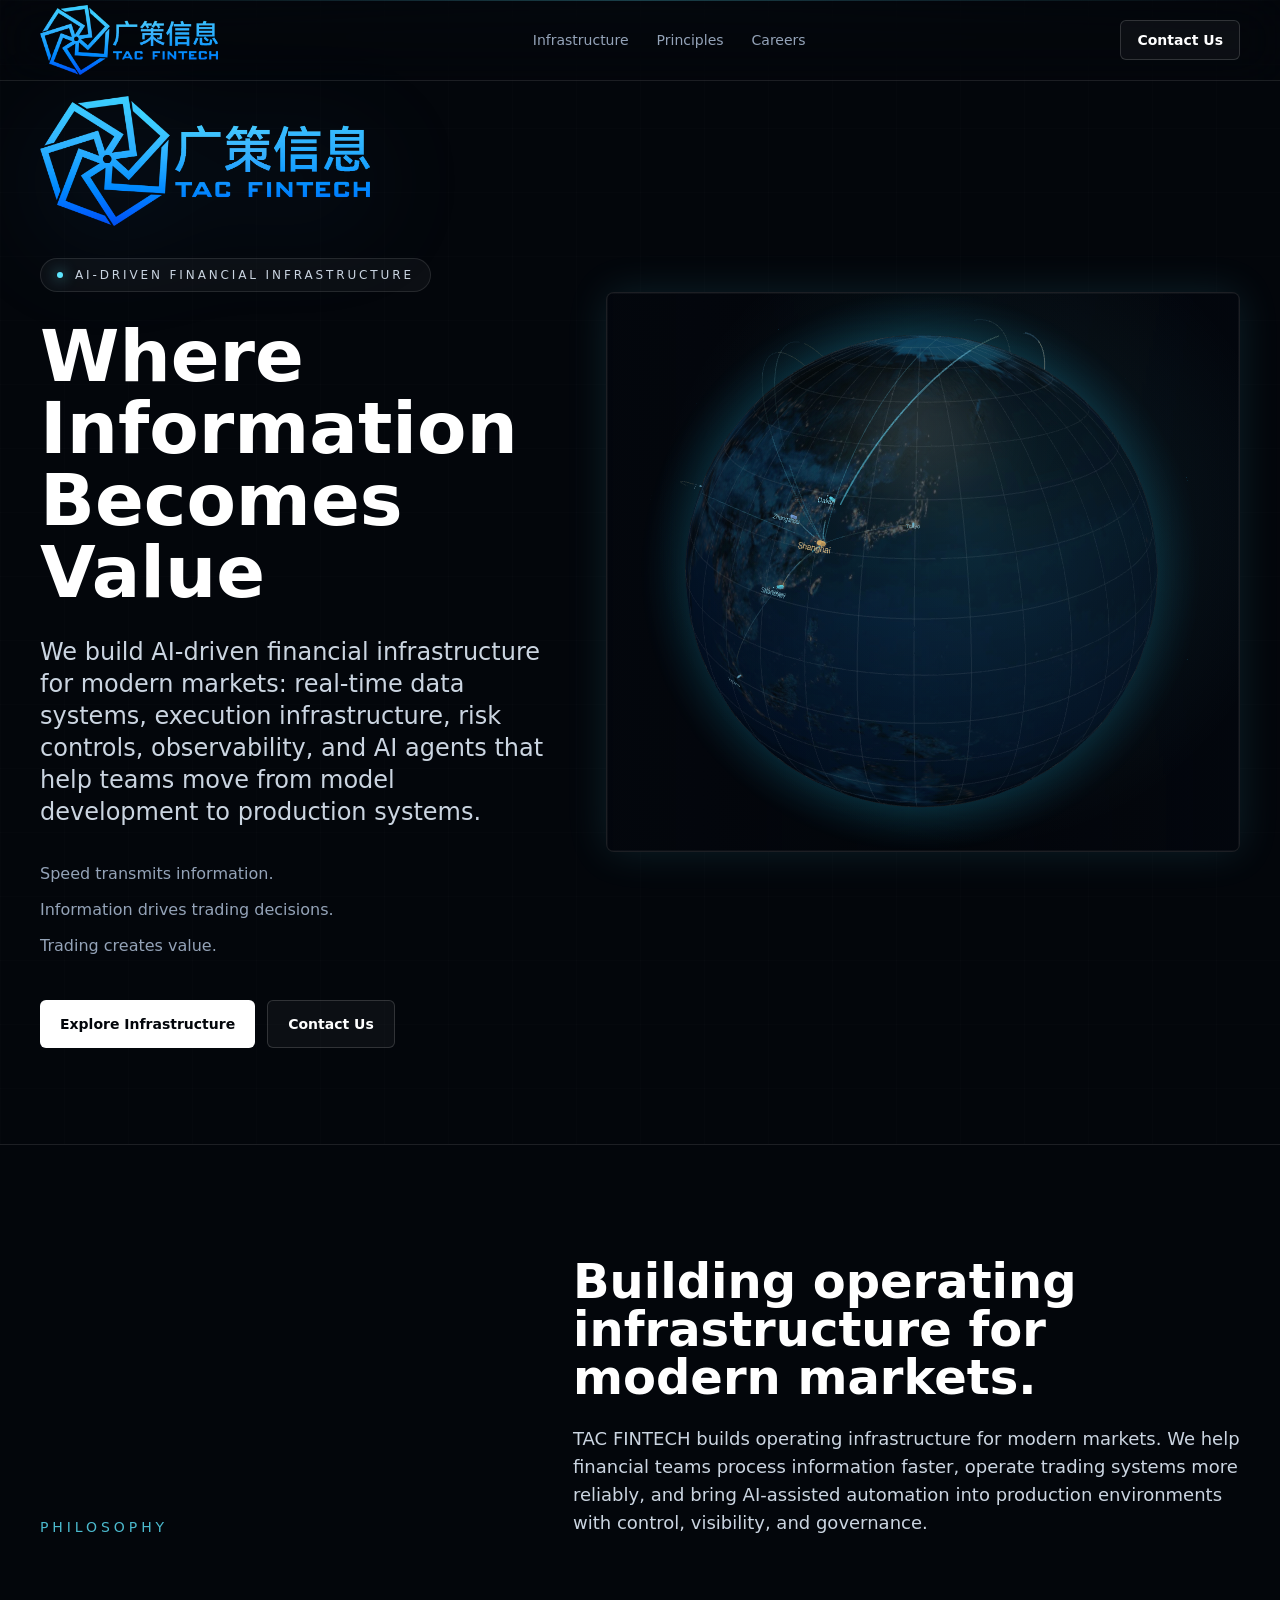
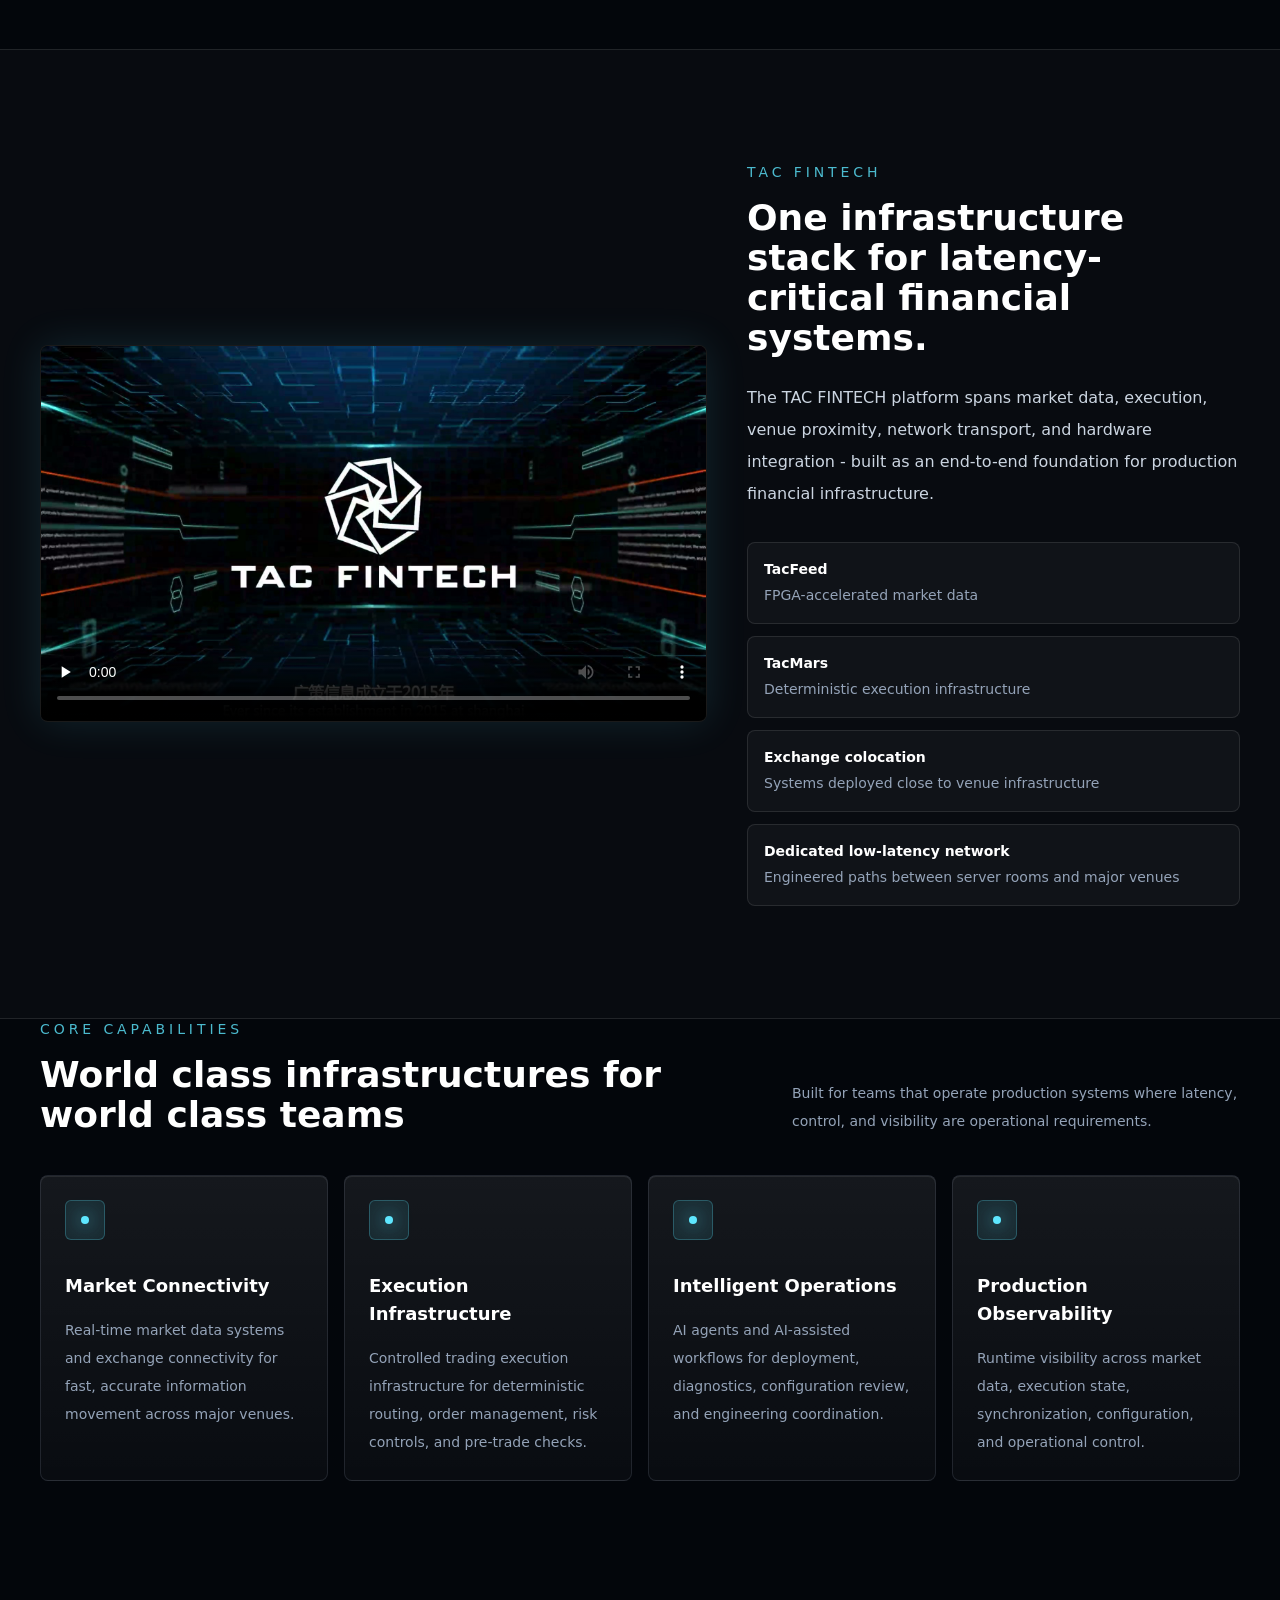
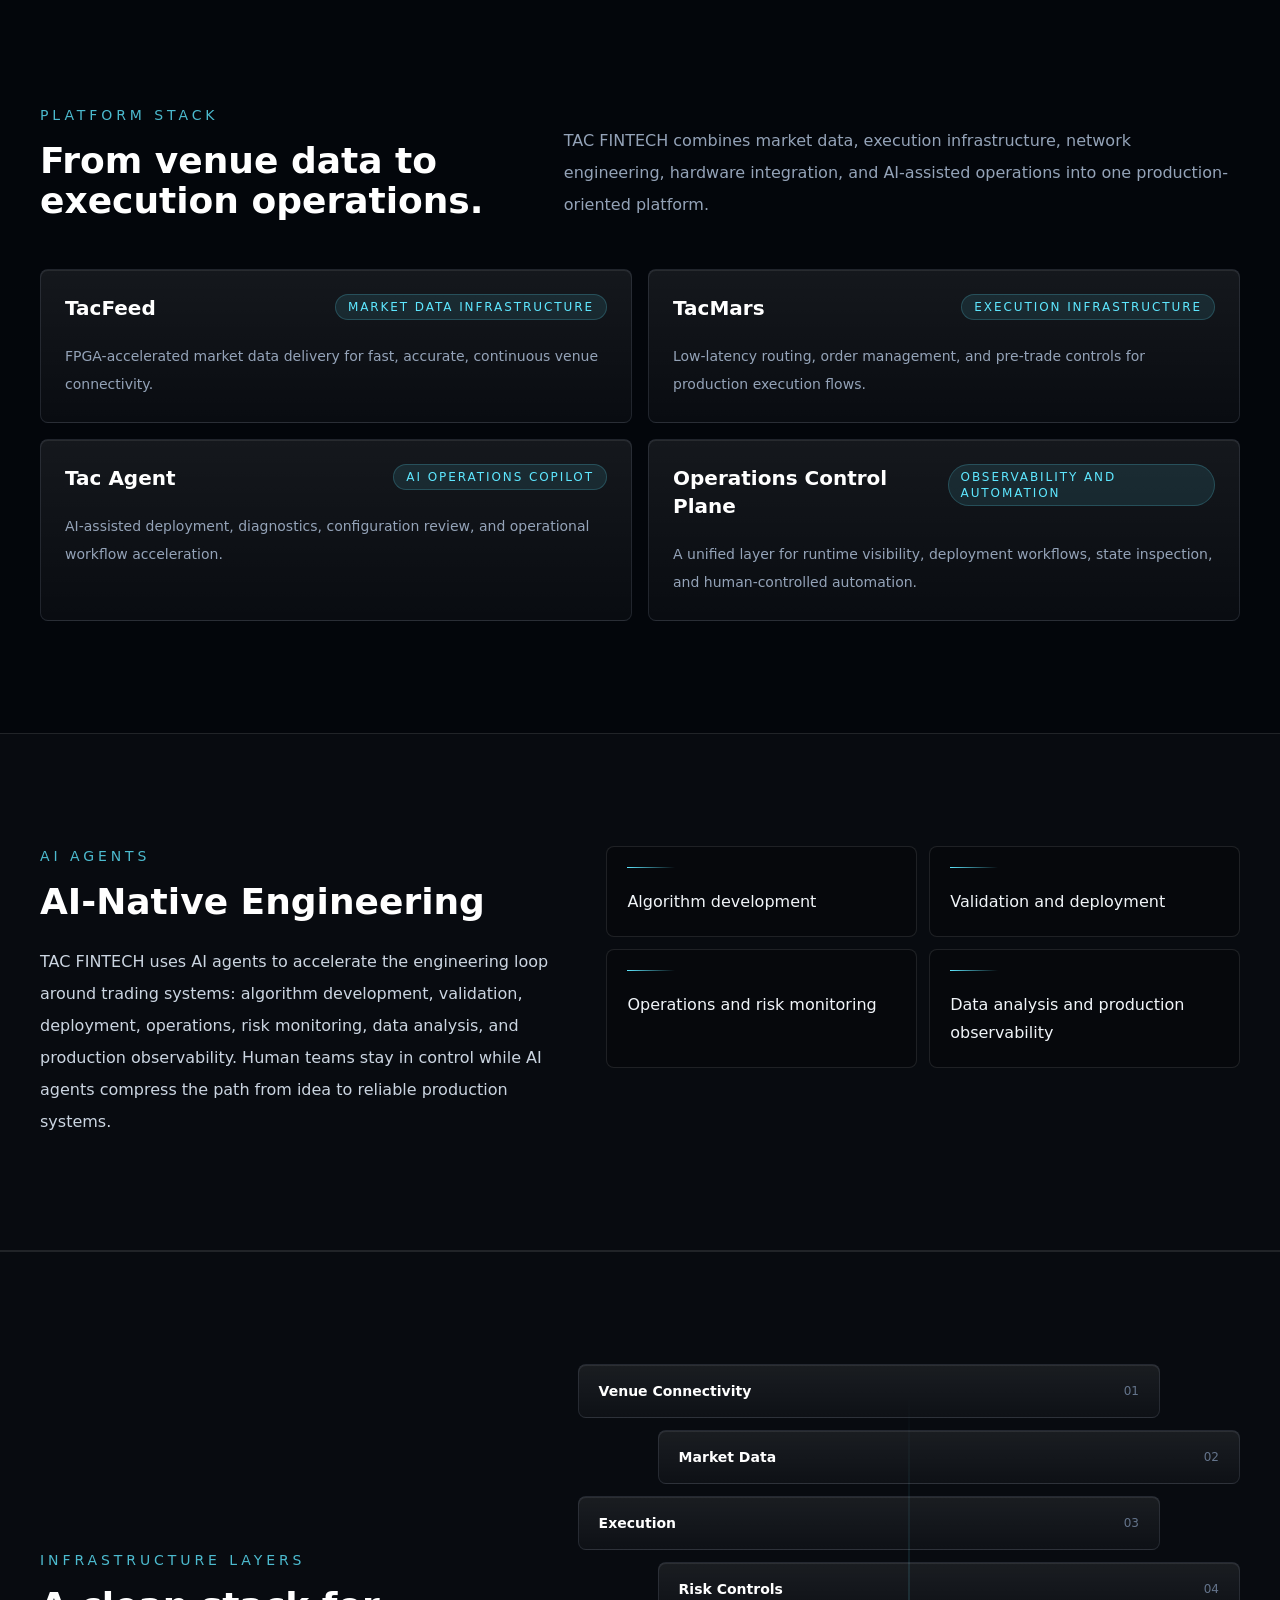
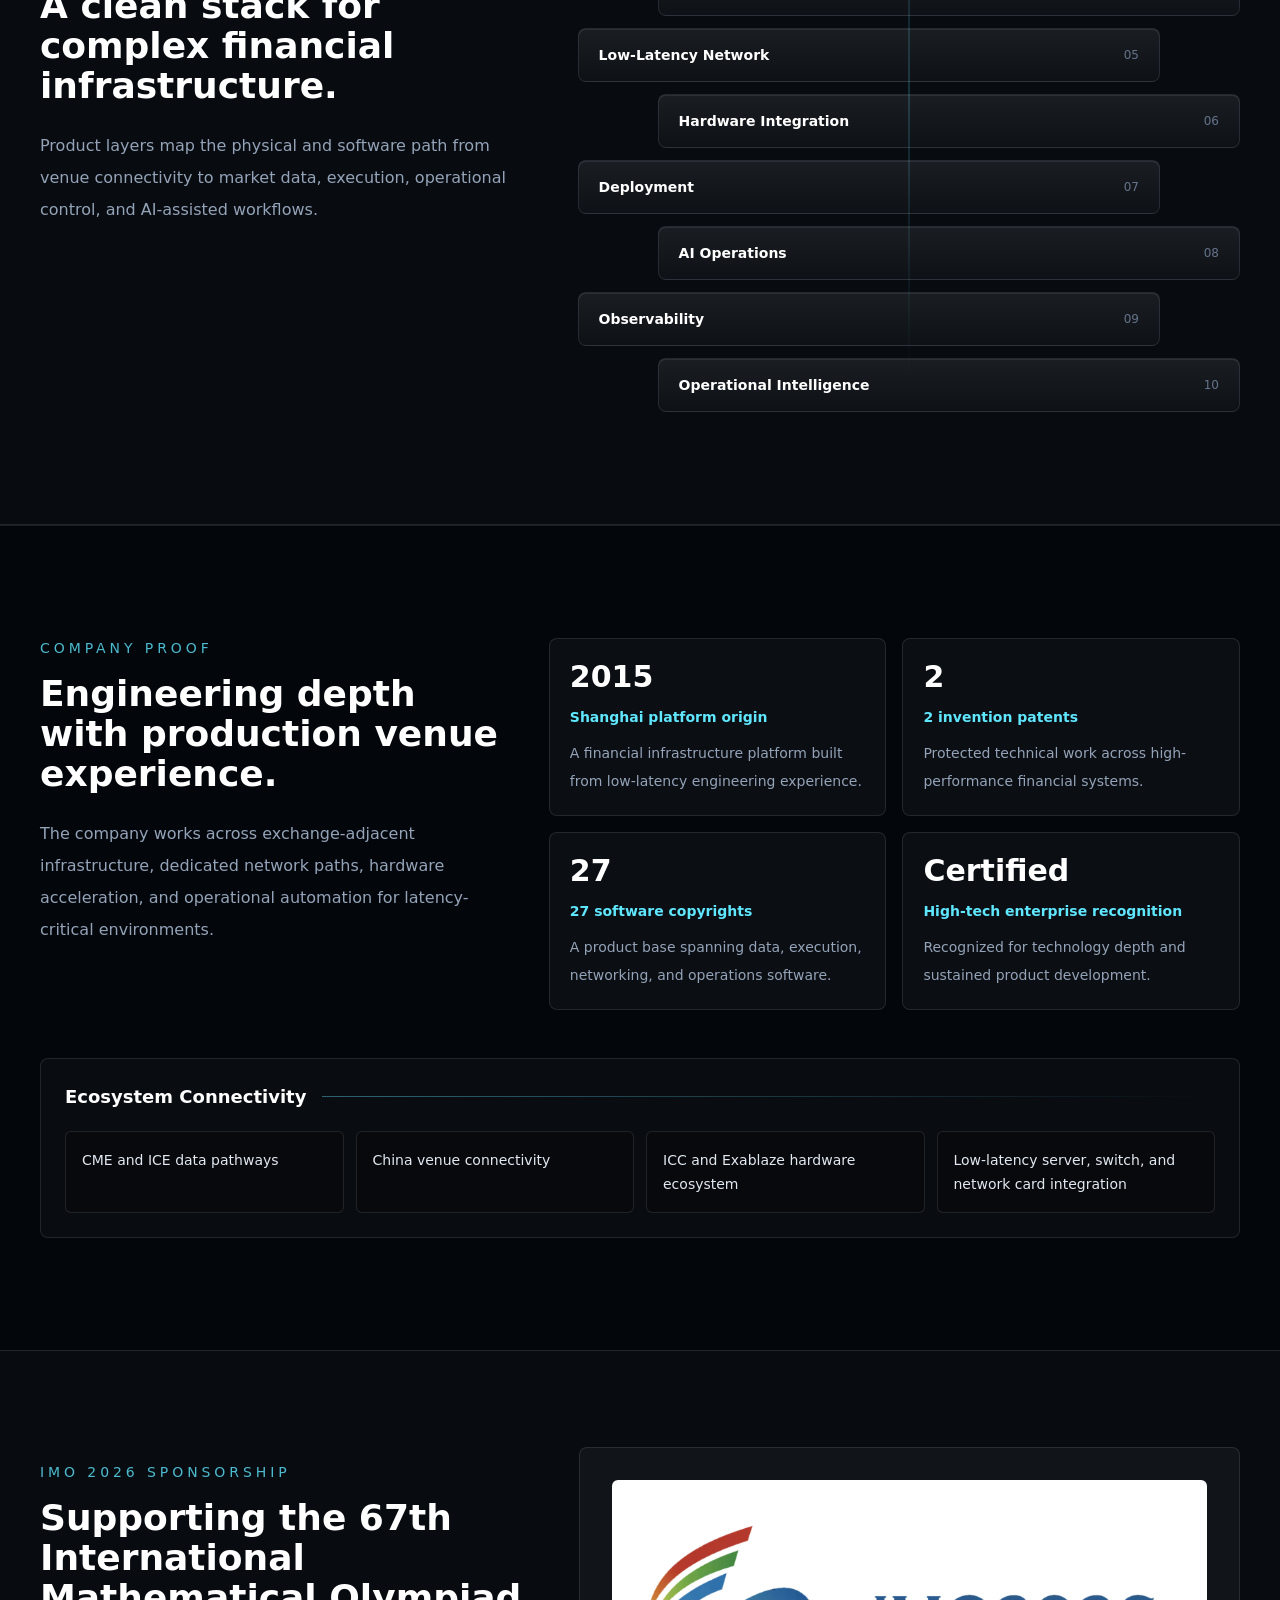
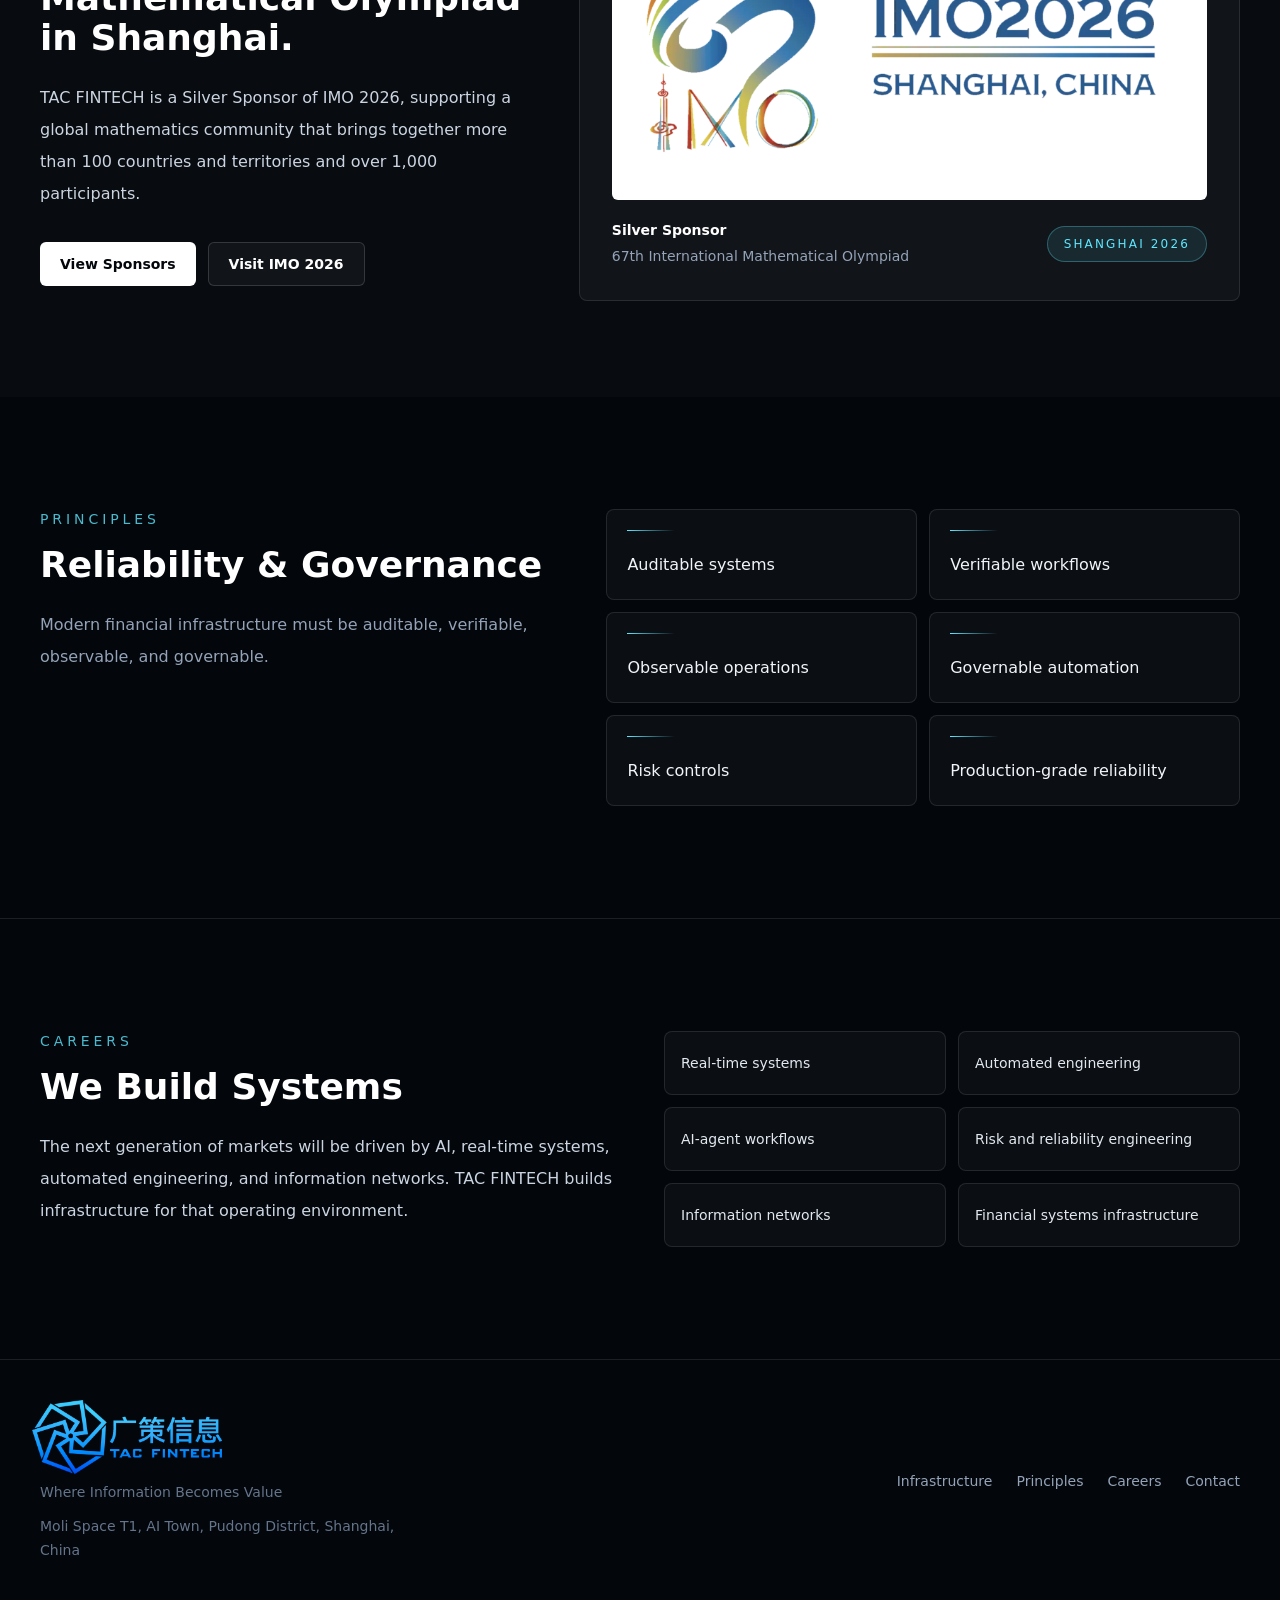
==== commit 95ccee4d: "deploy IMO 2026 sponsorship section Source branch: codex/site-performance-logo-optimization Source c" ====
--- a/index.html
+++ b/index.html
@@ -1 +1 @@
-<!DOCTYPE html><html lang="en"><head><meta charSet="utf-8"/><meta name="viewport" content="width=device-width, initial-scale=1"/><link rel="preload" href="/brand/tactech-logo-plus-chinese-metal-blue-center-clear.webp" as="image"/><link rel="stylesheet" href="/_next/static/chunks/0x8urh9mlgjns.css" data-precedence="next"/><link rel="preload" as="script" fetchPriority="low" href="/_next/static/chunks/0ht900cau6_ur.js"/><script src="/_next/static/chunks/021l9jwjrzakt.js" async=""></script><script src="/_next/static/chunks/07lhk_q6pmm3r.js" async=""></script><script src="/_next/static/chunks/turbopack-0q7-i5tv5wkjl.js" async=""></script><script src="/_next/static/chunks/0dbhjjzl8qfwv.js" async=""></script><script src="/_next/static/chunks/0-xg78-jc3qsx.js" async=""></script><script src="/_next/static/chunks/0ml7h3_i5wxzc.js" async=""></script><title>TAC FINTECH | Where Information Becomes Value</title><meta name="description" content="Mission-critical trading infrastructure for modern financial systems, spanning low-latency execution, operational automation, monitoring, deployment, and observability."/><meta name="keywords" content="financial infrastructure,low-latency execution infrastructure,operational automation,production observability,exchange-grade engineering"/><meta property="og:title" content="TAC FINTECH | Where Information Becomes Value"/><meta property="og:description" content="Intelligent infrastructure for modern financial systems with exchange-grade reliability, observability, and AI-assisted operations."/><meta property="og:image" content="https://www.tacfintech.cn/brand/tacfintech-og-image.png"/><meta property="og:image:width" content="1200"/><meta property="og:image:height" content="630"/><meta property="og:image:alt" content="TAC FINTECH social preview"/><meta property="og:type" content="website"/><meta name="twitter:card" content="summary_large_image"/><meta name="twitter:title" content="TAC FINTECH | Where Information Becomes Value"/><meta name="twitter:description" content="Intelligent infrastructure for modern financial systems with exchange-grade reliability, observability, and AI-assisted operations."/><meta name="twitter:image" content="https://www.tacfintech.cn/brand/tacfintech-og-image.png"/><link rel="icon" href="/icon.svg?icon.0oqzwgxzv76fp.svg" sizes="any" type="image/svg+xml"/><script src="/_next/static/chunks/03~yq9q893hmn.js" noModule=""></script></head><body><div hidden=""><!--$--><!--/$--></div><main class="min-h-screen overflow-hidden bg-graphite-950 text-white"><header class="fixed inset-x-0 top-0 z-50 border-b border-white/10 bg-graphite-950/72 px-4 backdrop-blur-xl sm:px-6 lg:px-10"><div class="flex h-20 w-full max-w-[342px] items-center justify-between gap-4 sm:mx-auto sm:max-w-7xl"><a href="#" aria-label="TAC FINTECH home" class="shrink-0 transition hover:opacity-85 focus:outline-none focus:ring-2 focus:ring-signal-cyan focus:ring-offset-2 focus:ring-offset-graphite-950"><img src="/brand/tactech-logo-plus-chinese-metal-blue-center-clear.webp" alt="TAC FINTECH metal-blue logo with Chinese wordmark" width="1200" height="471" loading="eager" decoding="async" class="h-auto w-[150px] sm:w-[178px] select-none "/></a><nav aria-label="Primary navigation" class="hidden items-center gap-7 text-sm font-medium text-slate-400 md:flex"><a href="#infrastructure" class="transition hover:text-signal-cyan">Infrastructure</a><a href="#principles" class="transition hover:text-signal-cyan">Principles</a><a href="#careers" class="transition hover:text-signal-cyan">Careers</a></nav><a href="#contact" class="inline-flex min-h-10 items-center justify-center rounded-md border border-white/15 bg-white/[0.04] px-4 py-2 text-sm font-semibold text-white transition hover:border-signal-cyan/60 hover:bg-signal-cyan/10 focus:outline-none focus:ring-2 focus:ring-signal-cyan focus:ring-offset-2 focus:ring-offset-graphite-950">Contact Us</a></div></header><section class="relative min-h-[92vh] overflow-hidden border-b border-white/10" aria-labelledby="hero-title"><div class="absolute inset-0 bg-[linear-gradient(rgba(255,255,255,0.035)_1px,transparent_1px),linear-gradient(90deg,rgba(255,255,255,0.035)_1px,transparent_1px)] bg-[size:64px_64px] opacity-30"></div><div class="absolute inset-x-0 top-0 h-px bg-gradient-to-r from-transparent via-signal-cyan/50 to-transparent"></div><div class="relative mx-auto grid min-h-[92vh] max-w-7xl items-center gap-12 px-6 py-24 sm:px-8 lg:grid-cols-[0.9fr_1.1fr] lg:px-10"><div class="min-w-0 w-full max-w-[342px] sm:max-w-3xl" style="opacity:0;transform:translateY(18px)"><img src="/brand/tactech-logo-plus-chinese-metal-blue-center-clear.webp" alt="TAC FINTECH metal-blue logo with Chinese wordmark" width="1200" height="471" loading="eager" decoding="async" class="h-auto w-[260px] sm:w-[330px] select-none hidden sm:block mb-8 drop-shadow-[0_22px_55px_rgba(66,153,225,0.18)]"/><div class="mb-7 inline-flex max-w-full items-center gap-2 rounded-full border border-white/10 bg-white/[0.04] px-3 py-2 text-[10px] font-medium uppercase tracking-[0.14em] text-slate-300 sm:gap-3 sm:px-4 sm:text-xs sm:tracking-[0.24em]"><span class="h-1.5 w-1.5 rounded-full bg-signal-cyan shadow-[0_0_14px_rgba(94,231,255,0.9)]"></span><span class="sm:hidden">AI-Driven Infrastructure</span><span class="hidden sm:inline">AI-Driven Financial Infrastructure</span></div><h1 id="hero-title" class="max-w-full text-4xl font-semibold leading-[1.04] tracking-normal text-white sm:max-w-4xl sm:text-6xl lg:text-7xl">Where Information Becomes Value</h1><p class="mt-7 max-w-full text-xl leading-8 text-slate-300 sm:max-w-2xl sm:text-2xl">We build AI-driven financial infrastructure for modern markets: real-time data systems, execution infrastructure, risk controls, observability, and AI agents that help teams move from model development to production systems.</p><div class="relative mt-8 w-full max-w-full overflow-hidden rounded-lg border border-white/10 bg-graphite-900/70 p-4 shadow-glow backdrop-blur-xl lg:hidden" aria-label="Exchange colocation map"><div class="absolute inset-0 bg-[linear-gradient(rgba(94,231,255,0.055)_1px,transparent_1px),linear-gradient(90deg,rgba(94,231,255,0.045)_1px,transparent_1px)] bg-[size:34px_34px]"></div><div class="absolute inset-0 bg-[radial-gradient(circle_at_58%_36%,rgba(94,231,255,0.18),transparent_13rem)]"></div><div class="relative flex min-w-0 items-center justify-between gap-3"><div class="min-w-0"><p class="text-[10px] font-medium uppercase tracking-[0.16em] text-signal-cyan sm:tracking-[0.24em]">Exchange colocation map</p><p class="mt-1 text-sm font-semibold text-white">Dedicated route control</p></div><button type="button" aria-expanded="false" aria-controls="mobile-global-flow-panel" class="rounded-full border border-signal-cyan/30 bg-signal-cyan/10 px-3 py-1 text-[10px] font-medium uppercase tracking-[0.16em] text-signal-cyan transition hover:border-signal-cyan/60 hover:bg-signal-cyan/15 focus:outline-none focus:ring-2 focus:ring-signal-cyan focus:ring-offset-2 focus:ring-offset-graphite-950">View global flow</button></div><div class="relative mt-4 h-[230px]"><svg class="absolute inset-0 h-full w-full" viewBox="0 0 390 230" role="img" aria-label="Dedicated route between exchange colocation venues" preserveAspectRatio="xMidYMid meet"><defs><linearGradient id="mobileRoute" x1="0" x2="1" y1="0" y2="1"><stop offset="0%" stop-color="#5ee7ff" stop-opacity="0.12"></stop><stop offset="45%" stop-color="#5ee7ff" stop-opacity="0.82"></stop><stop offset="100%" stop-color="#2f7dff" stop-opacity="0.28"></stop></linearGradient><radialGradient id="coloMarker"><stop offset="0%" stop-color="#ffd58a"></stop><stop offset="52%" stop-color="#ff9a24"></stop><stop offset="100%" stop-color="#ff6b00" stop-opacity="0.1"></stop></radialGradient></defs><path d="M104 58 L140 36 L190 44 L230 32 L284 58 L302 104 L276 160 L226 188 L176 178 L124 196 L88 156 L72 104 Z" fill="rgba(16, 185, 211, 0.09)" stroke="rgba(94, 231, 255, 0.28)" stroke-width="1.4"></path><path d="M126 74 L166 70 L204 92 L248 84 M118 122 L158 116 L204 128 L244 116 M132 164 L182 152 L228 164" fill="none" stroke="rgba(94, 231, 255, 0.16)" stroke-width="1"></path><path d="M244 156 L190 148 L256 96 L318 72" fill="none" stroke="url(#mobileRoute)" stroke-linecap="round" stroke-width="2"></path><path d="M244 156 L318 72" fill="none" stroke="rgba(255,255,255,0.45)" stroke-dasharray="5 7" stroke-linecap="round" stroke-width="1"></path><circle r="4" fill="#5ee7ff" style="offset-path:path(&#x27;M244 156 L190 148 L256 96 L318 72&#x27;);offset-distance:0%"></circle><g><path d="M244 132 L260 156 L244 182 L228 156 Z" fill="url(#coloMarker)"></path><circle cx="244" cy="156" r="26" fill="none" stroke="#ffb020" stroke-opacity="0.34"></circle><circle cx="244" cy="156" r="16" fill="none" stroke="#ffb020" stroke-opacity="0.46"></circle></g><g><circle cx="244" cy="156" r="12" fill="none" stroke="#5ee7ff" stroke-opacity="0.24" opacity="0.36" style="transform-origin:50% 50%;transform:scale(0.85);transform-box:fill-box"></circle><circle cx="244" cy="156" r="4" fill="#e6fbff"></circle></g><g><circle cx="256" cy="96" r="12" fill="none" stroke="#5ee7ff" stroke-opacity="0.24" opacity="0.36" style="transform-origin:50% 50%;transform:scale(0.85);transform-box:fill-box"></circle><circle cx="256" cy="96" r="4" fill="#e6fbff"></circle></g><g><circle cx="190" cy="148" r="12" fill="none" stroke="#5ee7ff" stroke-opacity="0.24" opacity="0.36" style="transform-origin:50% 50%;transform:scale(0.85);transform-box:fill-box"></circle><circle cx="190" cy="148" r="4" fill="#e6fbff"></circle></g><g><circle cx="318" cy="72" r="12" fill="none" stroke="#5ee7ff" stroke-opacity="0.24" opacity="0.36" style="transform-origin:50% 50%;transform:scale(0.85);transform-box:fill-box"></circle><circle cx="318" cy="72" r="4" fill="#e6fbff"></circle></g><path d="M26 36 H82 M26 36 V92 M364 36 H316 M364 36 V84" fill="none" stroke="#5ee7ff" stroke-opacity="0.72" stroke-width="2"></path><path d="M26 196 H88 M26 196 V142 M364 196 H304 M364 196 V142" fill="none" stroke="#5ee7ff" stroke-opacity="0.34" stroke-width="2"></path></svg><div class="absolute bottom-0 left-0 right-0 grid grid-cols-2 gap-2 text-[10px] text-slate-400"><div class="rounded border border-white/10 bg-black/20 px-2 py-1.5">Shanghai</div><div class="rounded border border-white/10 bg-black/20 px-2 py-1.5">Dalian</div><div class="rounded border border-white/10 bg-black/20 px-2 py-1.5">Zhengzhou</div><div class="rounded border border-white/10 bg-black/20 px-2 py-1.5">Global Venues</div></div></div></div><div data-testid="mobile-hero-actions" class="mt-3 grid max-w-full grid-cols-2 gap-3 sm:hidden" aria-label="Mobile hero actions"><a href="#infrastructure" class="inline-flex min-h-11 items-center justify-center rounded-md bg-white px-4 py-2.5 text-sm font-semibold text-graphite-950 transition hover:bg-signal-cyan focus:outline-none focus:ring-2 focus:ring-signal-cyan focus:ring-offset-2 focus:ring-offset-graphite-950">Explore</a><a href="#contact" class="inline-flex min-h-11 items-center justify-center rounded-md border border-white/15 bg-white/[0.04] px-4 py-2.5 text-sm font-semibold text-white transition hover:border-signal-cyan/60 hover:bg-signal-cyan/10 focus:outline-none focus:ring-2 focus:ring-signal-cyan focus:ring-offset-2 focus:ring-offset-graphite-950">Contact</a></div><div class="hidden sm:block mt-8 space-y-2 text-base leading-7 text-slate-400"><p>Speed transmits information.</p><p>Information drives trading decisions.</p><p>Trading creates value.</p></div><div class="mt-10 hidden flex-col gap-3 sm:flex sm:flex-row"><a href="#infrastructure" class="inline-flex min-h-12 items-center justify-center rounded-md bg-white px-5 py-3 text-sm font-semibold text-graphite-950 transition hover:bg-signal-cyan focus:outline-none focus:ring-2 focus:ring-signal-cyan focus:ring-offset-2 focus:ring-offset-graphite-950">Explore Infrastructure</a><a href="#contact" class="inline-flex min-h-12 items-center justify-center rounded-md border border-white/15 bg-white/[0.04] px-5 py-3 text-sm font-semibold text-white transition hover:border-signal-cyan/60 hover:bg-signal-cyan/10 focus:outline-none focus:ring-2 focus:ring-signal-cyan focus:ring-offset-2 focus:ring-offset-graphite-950">Contact Us</a></div></div><div class="hidden lg:block relative min-h-[420px] lg:min-h-[560px]" style="opacity:0;transform:scale(0.96)"></div></div></section><section id="infrastructure" class="mx-auto max-w-7xl px-6 py-20 sm:px-8 lg:px-10 lg:py-28" aria-labelledby="philosophy-title"><div class="grid gap-10 lg:grid-cols-[0.85fr_1.15fr] lg:items-end"><p class="text-sm font-medium uppercase tracking-[0.28em] text-signal-cyan/80">Philosophy</p><div><h2 id="philosophy-title" class="max-w-3xl text-3xl font-semibold tracking-normal text-white sm:text-4xl lg:text-5xl">Building operating infrastructure for modern markets.</h2><p class="mt-6 max-w-3xl text-base leading-8 text-slate-300 sm:text-lg">TAC FINTECH builds operating infrastructure for modern markets. We help financial teams process information faster, operate trading systems more reliably, and bring AI-assisted automation into production environments with control, visibility, and governance.</p></div></div></section><section class="border-y border-white/10 bg-white/[0.018] px-6 py-20 sm:px-8 lg:px-10 lg:py-28" aria-labelledby="video-title"><div class="mx-auto grid max-w-7xl gap-10 lg:grid-cols-[1.15fr_0.85fr] lg:items-center"><div class="overflow-hidden rounded-lg border border-white/10 bg-black shadow-glow" style="opacity:0;transform:translateY(18px)"><video class="aspect-video w-full bg-black object-cover" controls="" playsInline="" preload="none" poster="/media/tacfintech-poster.jpg"><source src="/media/tacfintech-cloudflare.mp4" type="video/mp4"/></video></div><div style="opacity:0;transform:translateY(18px)"><p class="text-sm font-medium uppercase tracking-[0.28em] text-signal-cyan/80">TAC FINTECH</p><h2 id="video-title" class="mt-4 max-w-xl text-3xl font-semibold tracking-normal text-white sm:text-4xl">One infrastructure stack for latency-critical financial systems.</h2><p class="mt-6 max-w-xl text-base leading-8 text-slate-300">The TAC FINTECH platform spans market data, execution, venue proximity, network transport, and hardware integration - built as an end-to-end foundation for production financial infrastructure.</p><div class="mt-8 grid gap-3"><div class="rounded-lg border border-white/10 bg-white/[0.035] px-4 py-4"><div class="text-sm font-semibold text-white">TacFeed</div><div class="mt-1 text-sm leading-6 text-slate-400">FPGA-accelerated market data</div></div><div class="rounded-lg border border-white/10 bg-white/[0.035] px-4 py-4"><div class="text-sm font-semibold text-white">TacMars</div><div class="mt-1 text-sm leading-6 text-slate-400">Deterministic execution infrastructure</div></div><div class="rounded-lg border border-white/10 bg-white/[0.035] px-4 py-4"><div class="text-sm font-semibold text-white">Exchange colocation</div><div class="mt-1 text-sm leading-6 text-slate-400">Systems deployed close to venue infrastructure</div></div><div class="rounded-lg border border-white/10 bg-white/[0.035] px-4 py-4"><div class="text-sm font-semibold text-white">Dedicated low-latency network</div><div class="mt-1 text-sm leading-6 text-slate-400">Engineered paths between server rooms and major venues</div></div></div></div></div></section><section class="mx-auto max-w-7xl px-6 pb-20 sm:px-8 lg:px-10 lg:pb-28" aria-labelledby="capabilities-title"><div class="mb-10 flex flex-col justify-between gap-5 sm:flex-row sm:items-end"><div><p class="text-sm font-medium uppercase tracking-[0.28em] text-signal-cyan/80">Core Capabilities</p><h2 id="capabilities-title" class="mt-4 max-w-2xl text-3xl font-semibold tracking-normal text-white sm:text-4xl">World class infrastructures for world class teams</h2></div><p class="max-w-md text-sm leading-7 text-slate-400">Built for teams that operate production systems where latency, control, and visibility are operational requirements.</p></div><div class="grid gap-4 sm:grid-cols-2 lg:grid-cols-4"><article class="glass-border group rounded-lg p-6 transition duration-300 hover:border-signal-cyan/35 hover:bg-white/[0.07]" style="opacity:0;transform:translateY(18px)"><div class="mb-8 flex h-10 w-10 items-center justify-center rounded-md border border-signal-cyan/25 bg-signal-cyan/10"><span class="h-2 w-2 rounded-full bg-signal-cyan shadow-[0_0_18px_rgba(94,231,255,0.95)]"></span></div><h3 class="text-lg font-semibold text-white">Market Connectivity</h3><p class="mt-4 text-sm leading-7 text-slate-400">Real-time market data systems and exchange connectivity for fast, accurate information movement across major venues.</p></article><article class="glass-border group rounded-lg p-6 transition duration-300 hover:border-signal-cyan/35 hover:bg-white/[0.07]" style="opacity:0;transform:translateY(18px)"><div class="mb-8 flex h-10 w-10 items-center justify-center rounded-md border border-signal-cyan/25 bg-signal-cyan/10"><span class="h-2 w-2 rounded-full bg-signal-cyan shadow-[0_0_18px_rgba(94,231,255,0.95)]"></span></div><h3 class="text-lg font-semibold text-white">Execution Infrastructure</h3><p class="mt-4 text-sm leading-7 text-slate-400">Controlled trading execution infrastructure for deterministic routing, order management, risk controls, and pre-trade checks.</p></article><article class="glass-border group rounded-lg p-6 transition duration-300 hover:border-signal-cyan/35 hover:bg-white/[0.07]" style="opacity:0;transform:translateY(18px)"><div class="mb-8 flex h-10 w-10 items-center justify-center rounded-md border border-signal-cyan/25 bg-signal-cyan/10"><span class="h-2 w-2 rounded-full bg-signal-cyan shadow-[0_0_18px_rgba(94,231,255,0.95)]"></span></div><h3 class="text-lg font-semibold text-white">Intelligent Operations</h3><p class="mt-4 text-sm leading-7 text-slate-400">AI agents and AI-assisted workflows for deployment, diagnostics, configuration review, and engineering coordination.</p></article><article class="glass-border group rounded-lg p-6 transition duration-300 hover:border-signal-cyan/35 hover:bg-white/[0.07]" style="opacity:0;transform:translateY(18px)"><div class="mb-8 flex h-10 w-10 items-center justify-center rounded-md border border-signal-cyan/25 bg-signal-cyan/10"><span class="h-2 w-2 rounded-full bg-signal-cyan shadow-[0_0_18px_rgba(94,231,255,0.95)]"></span></div><h3 class="text-lg font-semibold text-white">Production Observability</h3><p class="mt-4 text-sm leading-7 text-slate-400">Runtime visibility across market data, execution state, synchronization, configuration, and operational control.</p></article></div></section><section class="mx-auto max-w-7xl px-6 py-20 sm:px-8 lg:px-10 lg:py-28" aria-labelledby="product-stack-title"><div class="mb-12 grid gap-6 lg:grid-cols-[0.85fr_1.15fr] lg:items-end"><div><p class="text-sm font-medium uppercase tracking-[0.28em] text-signal-cyan/80">Platform Stack</p><h2 id="product-stack-title" class="mt-4 max-w-2xl text-3xl font-semibold tracking-normal text-white sm:text-4xl">From venue data to execution operations.</h2></div><p class="max-w-2xl text-base leading-8 text-slate-400">TAC FINTECH combines market data, execution infrastructure, network engineering, hardware integration, and AI-assisted operations into one production-oriented platform.</p></div><div class="grid gap-4 md:grid-cols-2"><article class="glass-border rounded-lg p-6" style="opacity:0;transform:translateY(16px)"><div class="flex flex-col gap-3 sm:flex-row sm:items-start sm:justify-between"><h3 class="text-xl font-semibold text-white">TacFeed</h3><span class="rounded-full border border-signal-cyan/20 bg-signal-cyan/10 px-3 py-1 text-xs font-medium uppercase tracking-[0.16em] text-signal-cyan">Market Data Infrastructure</span></div><p class="mt-5 text-sm leading-7 text-slate-400">FPGA-accelerated market data delivery for fast, accurate, continuous venue connectivity.</p></article><article class="glass-border rounded-lg p-6" style="opacity:0;transform:translateY(16px)"><div class="flex flex-col gap-3 sm:flex-row sm:items-start sm:justify-between"><h3 class="text-xl font-semibold text-white">TacMars</h3><span class="rounded-full border border-signal-cyan/20 bg-signal-cyan/10 px-3 py-1 text-xs font-medium uppercase tracking-[0.16em] text-signal-cyan">Execution Infrastructure</span></div><p class="mt-5 text-sm leading-7 text-slate-400">Low-latency routing, order management, and pre-trade controls for production execution flows.</p></article><article class="glass-border rounded-lg p-6" style="opacity:0;transform:translateY(16px)"><div class="flex flex-col gap-3 sm:flex-row sm:items-start sm:justify-between"><h3 class="text-xl font-semibold text-white">Tac Agent</h3><span class="rounded-full border border-signal-cyan/20 bg-signal-cyan/10 px-3 py-1 text-xs font-medium uppercase tracking-[0.16em] text-signal-cyan">AI Operations Copilot</span></div><p class="mt-5 text-sm leading-7 text-slate-400">AI-assisted deployment, diagnostics, configuration review, and operational workflow acceleration.</p></article><article class="glass-border rounded-lg p-6" style="opacity:0;transform:translateY(16px)"><div class="flex flex-col gap-3 sm:flex-row sm:items-start sm:justify-between"><h3 class="text-xl font-semibold text-white">Operations Control Plane</h3><span class="rounded-full border border-signal-cyan/20 bg-signal-cyan/10 px-3 py-1 text-xs font-medium uppercase tracking-[0.16em] text-signal-cyan">Observability And Automation</span></div><p class="mt-5 text-sm leading-7 text-slate-400">A unified layer for runtime visibility, deployment workflows, state inspection, and human-controlled automation.</p></article></div></section><section class="border-y border-white/10 bg-white/[0.02] px-6 py-20 sm:px-8 lg:px-10 lg:py-28" aria-labelledby="ai-native-engineering-title"><div class="mx-auto grid max-w-7xl gap-12 lg:grid-cols-[0.9fr_1.1fr] lg:items-start"><div><p class="text-sm font-medium uppercase tracking-[0.28em] text-signal-cyan/80">AI Agents</p><h2 id="ai-native-engineering-title" class="mt-4 max-w-xl text-3xl font-semibold tracking-normal text-white sm:text-4xl">AI-Native Engineering</h2><p class="mt-6 max-w-2xl text-base leading-8 text-slate-300">TAC FINTECH uses AI agents to accelerate the engineering loop around trading systems: algorithm development, validation, deployment, operations, risk monitoring, data analysis, and production observability. Human teams stay in control while AI agents compress the path from idea to reliable production systems.</p></div><div class="grid gap-3 sm:grid-cols-2"><div class="rounded-lg border border-white/10 bg-black/20 p-5" style="opacity:0;transform:translateY(12px)"><div class="mb-5 h-px w-12 bg-gradient-to-r from-signal-cyan to-transparent"></div><p class="text-base font-medium leading-7 text-slate-100">Algorithm development</p></div><div class="rounded-lg border border-white/10 bg-black/20 p-5" style="opacity:0;transform:translateY(12px)"><div class="mb-5 h-px w-12 bg-gradient-to-r from-signal-cyan to-transparent"></div><p class="text-base font-medium leading-7 text-slate-100">Validation and deployment</p></div><div class="rounded-lg border border-white/10 bg-black/20 p-5" style="opacity:0;transform:translateY(12px)"><div class="mb-5 h-px w-12 bg-gradient-to-r from-signal-cyan to-transparent"></div><p class="text-base font-medium leading-7 text-slate-100">Operations and risk monitoring</p></div><div class="rounded-lg border border-white/10 bg-black/20 p-5" style="opacity:0;transform:translateY(12px)"><div class="mb-5 h-px w-12 bg-gradient-to-r from-signal-cyan to-transparent"></div><p class="text-base font-medium leading-7 text-slate-100">Data analysis and production observability</p></div></div></div></section><section class="border-y border-white/10 bg-white/[0.02] px-6 py-20 sm:px-8 lg:px-10 lg:py-28" aria-labelledby="layers-title"><div class="mx-auto max-w-7xl"><div class="grid gap-12 lg:grid-cols-[0.85fr_1.15fr] lg:items-center"><div><p class="text-sm font-medium uppercase tracking-[0.28em] text-signal-cyan/80">Infrastructure Layers</p><h2 id="layers-title" class="mt-4 max-w-xl text-3xl font-semibold tracking-normal text-white sm:text-4xl">A clean stack for complex financial infrastructure.</h2><p class="mt-6 max-w-xl text-base leading-8 text-slate-400">Product layers map the physical and software path from venue connectivity to market data, execution, operational control, and AI-assisted workflows.</p></div><div class="relative"><div class="absolute inset-y-8 left-1/2 w-px -translate-x-1/2 bg-gradient-to-b from-transparent via-signal-cyan/35 to-transparent"></div><div class="grid gap-3"><div class="glass-border relative rounded-lg px-5 py-4 mr-8 sm:mr-20" style="opacity:0;transform:translateX(-18px)"><div class="flex items-center justify-between gap-4"><span class="text-sm font-semibold text-white">Venue Connectivity</span><span class="text-xs tabular-nums text-slate-500">01</span></div></div><div class="glass-border relative rounded-lg px-5 py-4 ml-8 sm:ml-20" style="opacity:0;transform:translateX(18px)"><div class="flex items-center justify-between gap-4"><span class="text-sm font-semibold text-white">Market Data</span><span class="text-xs tabular-nums text-slate-500">02</span></div></div><div class="glass-border relative rounded-lg px-5 py-4 mr-8 sm:mr-20" style="opacity:0;transform:translateX(-18px)"><div class="flex items-center justify-between gap-4"><span class="text-sm font-semibold text-white">Execution</span><span class="text-xs tabular-nums text-slate-500">03</span></div></div><div class="glass-border relative rounded-lg px-5 py-4 ml-8 sm:ml-20" style="opacity:0;transform:translateX(18px)"><div class="flex items-center justify-between gap-4"><span class="text-sm font-semibold text-white">Risk Controls</span><span class="text-xs tabular-nums text-slate-500">04</span></div></div><div class="glass-border relative rounded-lg px-5 py-4 mr-8 sm:mr-20" style="opacity:0;transform:translateX(-18px)"><div class="flex items-center justify-between gap-4"><span class="text-sm font-semibold text-white">Low-Latency Network</span><span class="text-xs tabular-nums text-slate-500">05</span></div></div><div class="glass-border relative rounded-lg px-5 py-4 ml-8 sm:ml-20" style="opacity:0;transform:translateX(18px)"><div class="flex items-center justify-between gap-4"><span class="text-sm font-semibold text-white">Hardware Integration</span><span class="text-xs tabular-nums text-slate-500">06</span></div></div><div class="glass-border relative rounded-lg px-5 py-4 mr-8 sm:mr-20" style="opacity:0;transform:translateX(-18px)"><div class="flex items-center justify-between gap-4"><span class="text-sm font-semibold text-white">Deployment</span><span class="text-xs tabular-nums text-slate-500">07</span></div></div><div class="glass-border relative rounded-lg px-5 py-4 ml-8 sm:ml-20" style="opacity:0;transform:translateX(18px)"><div class="flex items-center justify-between gap-4"><span class="text-sm font-semibold text-white">AI Operations</span><span class="text-xs tabular-nums text-slate-500">08</span></div></div><div class="glass-border relative rounded-lg px-5 py-4 mr-8 sm:mr-20" style="opacity:0;transform:translateX(-18px)"><div class="flex items-center justify-between gap-4"><span class="text-sm font-semibold text-white">Observability</span><span class="text-xs tabular-nums text-slate-500">09</span></div></div><div class="glass-border relative rounded-lg px-5 py-4 ml-8 sm:ml-20" style="opacity:0;transform:translateX(18px)"><div class="flex items-center justify-between gap-4"><span class="text-sm font-semibold text-white">Operational Intelligence</span><span class="text-xs tabular-nums text-slate-500">10</span></div></div></div></div></div></div></section><section class="border-t border-white/10 px-6 py-20 sm:px-8 lg:px-10 lg:py-28" aria-labelledby="proof-title"><div class="mx-auto max-w-7xl"><div class="grid gap-12 lg:grid-cols-[0.8fr_1.2fr]"><div><p class="text-sm font-medium uppercase tracking-[0.28em] text-signal-cyan/80">Company Proof</p><h2 id="proof-title" class="mt-4 max-w-xl text-3xl font-semibold tracking-normal text-white sm:text-4xl">Engineering depth with production venue experience.</h2><p class="mt-6 max-w-xl text-base leading-8 text-slate-400">The company works across exchange-adjacent infrastructure, dedicated network paths, hardware acceleration, and operational automation for latency-critical environments.</p></div><div class="grid gap-4 sm:grid-cols-2"><article class="rounded-lg border border-white/10 bg-white/[0.035] p-5" style="opacity:0;transform:translateY(14px)"><div class="text-3xl font-semibold text-white">2015</div><div class="mt-3 text-sm font-semibold text-signal-cyan">Shanghai platform origin</div><p class="mt-3 text-sm leading-7 text-slate-400">A financial infrastructure platform built from low-latency engineering experience.</p></article><article class="rounded-lg border border-white/10 bg-white/[0.035] p-5" style="opacity:0;transform:translateY(14px)"><div class="text-3xl font-semibold text-white">2</div><div class="mt-3 text-sm font-semibold text-signal-cyan">2 invention patents</div><p class="mt-3 text-sm leading-7 text-slate-400">Protected technical work across high-performance financial systems.</p></article><article class="rounded-lg border border-white/10 bg-white/[0.035] p-5" style="opacity:0;transform:translateY(14px)"><div class="text-3xl font-semibold text-white">27</div><div class="mt-3 text-sm font-semibold text-signal-cyan">27 software copyrights</div><p class="mt-3 text-sm leading-7 text-slate-400">A product base spanning data, execution, networking, and operations software.</p></article><article class="rounded-lg border border-white/10 bg-white/[0.035] p-5" style="opacity:0;transform:translateY(14px)"><div class="text-3xl font-semibold text-white">Certified</div><div class="mt-3 text-sm font-semibold text-signal-cyan">High-tech enterprise recognition</div><p class="mt-3 text-sm leading-7 text-slate-400">Recognized for technology depth and sustained product development.</p></article></div></div><div class="mt-12 rounded-lg border border-white/10 bg-white/[0.026] p-5 sm:p-6"><div class="mb-5 flex items-center justify-between gap-4"><h3 class="text-lg font-semibold text-white">Ecosystem Connectivity</h3><span class="h-px flex-1 bg-gradient-to-r from-signal-cyan/40 to-transparent"></span></div><div class="grid gap-3 sm:grid-cols-2 lg:grid-cols-4"><div class="rounded-md border border-white/10 bg-black/20 px-4 py-4 text-sm font-medium leading-6 text-slate-200">CME and ICE data pathways</div><div class="rounded-md border border-white/10 bg-black/20 px-4 py-4 text-sm font-medium leading-6 text-slate-200">China venue connectivity</div><div class="rounded-md border border-white/10 bg-black/20 px-4 py-4 text-sm font-medium leading-6 text-slate-200">ICC and Exablaze hardware ecosystem</div><div class="rounded-md border border-white/10 bg-black/20 px-4 py-4 text-sm font-medium leading-6 text-slate-200">Low-latency server, switch, and network card integration</div></div></div></div></section><section id="principles" class="mx-auto max-w-7xl px-6 py-20 sm:px-8 lg:px-10 lg:py-28" aria-labelledby="principles-title"><div class="grid gap-12 lg:grid-cols-[0.9fr_1.1fr]"><div><p class="text-sm font-medium uppercase tracking-[0.28em] text-signal-cyan/80">Principles</p><h2 id="principles-title" class="mt-4 max-w-xl text-3xl font-semibold tracking-normal text-white sm:text-4xl">Reliability &amp; Governance</h2><p class="mt-6 max-w-xl text-base leading-8 text-slate-400">Modern financial infrastructure must be auditable, verifiable, observable, and governable.</p></div><div class="grid gap-3 sm:grid-cols-2"><div class="rounded-lg border border-white/10 bg-white/[0.035] p-5" style="opacity:0;transform:translateY(12px)"><div class="mb-5 h-px w-12 bg-gradient-to-r from-signal-cyan to-transparent"></div><p class="text-base font-medium leading-7 text-slate-100">Auditable systems</p></div><div class="rounded-lg border border-white/10 bg-white/[0.035] p-5" style="opacity:0;transform:translateY(12px)"><div class="mb-5 h-px w-12 bg-gradient-to-r from-signal-cyan to-transparent"></div><p class="text-base font-medium leading-7 text-slate-100">Verifiable workflows</p></div><div class="rounded-lg border border-white/10 bg-white/[0.035] p-5" style="opacity:0;transform:translateY(12px)"><div class="mb-5 h-px w-12 bg-gradient-to-r from-signal-cyan to-transparent"></div><p class="text-base font-medium leading-7 text-slate-100">Observable operations</p></div><div class="rounded-lg border border-white/10 bg-white/[0.035] p-5" style="opacity:0;transform:translateY(12px)"><div class="mb-5 h-px w-12 bg-gradient-to-r from-signal-cyan to-transparent"></div><p class="text-base font-medium leading-7 text-slate-100">Governable automation</p></div><div class="rounded-lg border border-white/10 bg-white/[0.035] p-5" style="opacity:0;transform:translateY(12px)"><div class="mb-5 h-px w-12 bg-gradient-to-r from-signal-cyan to-transparent"></div><p class="text-base font-medium leading-7 text-slate-100">Risk controls</p></div><div class="rounded-lg border border-white/10 bg-white/[0.035] p-5" style="opacity:0;transform:translateY(12px)"><div class="mb-5 h-px w-12 bg-gradient-to-r from-signal-cyan to-transparent"></div><p class="text-base font-medium leading-7 text-slate-100">Production-grade reliability</p></div></div></div></section><section id="careers" class="border-t border-white/10 px-6 py-20 sm:px-8 lg:px-10 lg:py-28" aria-labelledby="careers-title"><div class="mx-auto max-w-7xl"><div class="grid gap-12 lg:grid-cols-[1fr_1fr] lg:items-start"><div><p class="text-sm font-medium uppercase tracking-[0.28em] text-signal-cyan/80">Careers</p><h2 id="careers-title" class="mt-4 text-3xl font-semibold tracking-normal text-white sm:text-4xl">We Build Systems</h2><p class="mt-6 max-w-2xl text-base leading-8 text-slate-300">The next generation of markets will be driven by AI, real-time systems, automated engineering, and information networks. TAC FINTECH builds infrastructure for that operating environment.</p></div><div class="grid gap-3 sm:grid-cols-2"><div class="flex min-h-16 items-center rounded-lg border border-white/10 bg-white/[0.035] px-4 py-3 text-sm font-medium text-slate-200" style="opacity:0;transform:translateY(12px)">Real-time systems</div><div class="flex min-h-16 items-center rounded-lg border border-white/10 bg-white/[0.035] px-4 py-3 text-sm font-medium text-slate-200" style="opacity:0;transform:translateY(12px)">Automated engineering</div><div class="flex min-h-16 items-center rounded-lg border border-white/10 bg-white/[0.035] px-4 py-3 text-sm font-medium text-slate-200" style="opacity:0;transform:translateY(12px)">AI-agent workflows</div><div class="flex min-h-16 items-center rounded-lg border border-white/10 bg-white/[0.035] px-4 py-3 text-sm font-medium text-slate-200" style="opacity:0;transform:translateY(12px)">Risk and reliability engineering</div><div class="flex min-h-16 items-center rounded-lg border border-white/10 bg-white/[0.035] px-4 py-3 text-sm font-medium text-slate-200" style="opacity:0;transform:translateY(12px)">Information networks</div><div class="flex min-h-16 items-center rounded-lg border border-white/10 bg-white/[0.035] px-4 py-3 text-sm font-medium text-slate-200" style="opacity:0;transform:translateY(12px)">Financial systems infrastructure</div></div></div></div></section><footer id="contact" class="border-t border-white/10 px-6 py-10 sm:px-8 lg:px-10"><div class="mx-auto flex max-w-7xl flex-col gap-8 sm:flex-row sm:items-center sm:justify-between"><div><img src="/brand/tactech-logo-plus-chinese-metal-blue-center-clear.webp" alt="TAC FINTECH metal-blue logo with Chinese wordmark" width="1200" height="471" loading="lazy" decoding="async" class="h-auto w-[190px] select-none -ml-2"/><p class="sr-only">TAC FINTECH</p><p class="mt-2 text-sm text-slate-500">Where Information Becomes Value</p><address class="mt-3 max-w-sm text-sm not-italic leading-6 text-slate-500">Moli Space T1, AI Town, Pudong District, Shanghai, China</address></div><nav aria-label="Footer navigation" class="flex flex-wrap gap-x-6 gap-y-3 text-sm text-slate-400"><a href="#infrastructure" class="transition hover:text-signal-cyan">Infrastructure</a><a href="#principles" class="transition hover:text-signal-cyan">Principles</a><a href="#careers" class="transition hover:text-signal-cyan">Careers</a><a href="#contact" class="transition hover:text-signal-cyan">Contact</a></nav></div></footer></main><!--$--><!--/$--><script src="/_next/static/chunks/0ht900cau6_ur.js" id="_R_" async=""></script><script>(self.__next_f=self.__next_f||[]).push([0])</script><script>self.__next_f.push([1,"1:\"$Sreact.fragment\"\n2:I[39756,[\"/_next/static/chunks/0dbhjjzl8qfwv.js\"],\"default\"]\n3:I[37457,[\"/_next/static/chunks/0dbhjjzl8qfwv.js\"],\"default\"]\n4:I[92349,[\"/_next/static/chunks/0dbhjjzl8qfwv.js\",\"/_next/static/chunks/0-xg78-jc3qsx.js\",\"/_next/static/chunks/0ml7h3_i5wxzc.js\"],\"Hero\"]\n13:I[68027,[\"/_next/static/chunks/0dbhjjzl8qfwv.js\"],\"default\",1]\n:HL[\"/_next/static/chunks/0x8urh9mlgjns.css\",\"style\"]\n:HL[\"/brand/tactech-logo-plus-chinese-metal-blue-center-clear.webp\",\"image\"]\n"])</script><script>self.__next_f.push([1,"0:{\"P\":null,\"c\":[\"\",\"\"],\"q\":\"\",\"i\":false,\"f\":[[[\"\",{\"children\":[\"__PAGE__\",{}]},\"$undefined\",\"$undefined\",16],[[\"$\",\"$1\",\"c\",{\"children\":[[[\"$\",\"link\",\"0\",{\"rel\":\"stylesheet\",\"href\":\"/_next/static/chunks/0x8urh9mlgjns.css\",\"precedence\":\"next\",\"crossOrigin\":\"$undefined\",\"nonce\":\"$undefined\"}],[\"$\",\"script\",\"script-0\",{\"src\":\"/_next/static/chunks/0dbhjjzl8qfwv.js\",\"async\":true,\"nonce\":\"$undefined\"}]],[\"$\",\"html\",null,{\"lang\":\"en\",\"children\":[\"$\",\"body\",null,{\"children\":[\"$\",\"$L2\",null,{\"parallelRouterKey\":\"children\",\"error\":\"$undefined\",\"errorStyles\":\"$undefined\",\"errorScripts\":\"$undefined\",\"template\":[\"$\",\"$L3\",null,{}],\"templateStyles\":\"$undefined\",\"templateScripts\":\"$undefined\",\"notFound\":[[[\"$\",\"title\",null,{\"children\":\"404: This page could not be found.\"}],[\"$\",\"div\",null,{\"style\":{\"fontFamily\":\"system-ui,\\\"Segoe UI\\\",Roboto,Helvetica,Arial,sans-serif,\\\"Apple Color Emoji\\\",\\\"Segoe UI Emoji\\\"\",\"height\":\"100vh\",\"textAlign\":\"center\",\"display\":\"flex\",\"flexDirection\":\"column\",\"alignItems\":\"center\",\"justifyContent\":\"center\"},\"children\":[\"$\",\"div\",null,{\"children\":[[\"$\",\"style\",null,{\"dangerouslySetInnerHTML\":{\"__html\":\"body{color:#000;background:#fff;margin:0}.next-error-h1{border-right:1px solid rgba(0,0,0,.3)}@media (prefers-color-scheme:dark){body{color:#fff;background:#000}.next-error-h1{border-right:1px solid rgba(255,255,255,.3)}}\"}}],[\"$\",\"h1\",null,{\"className\":\"next-error-h1\",\"style\":{\"display\":\"inline-block\",\"margin\":\"0 20px 0 0\",\"padding\":\"0 23px 0 0\",\"fontSize\":24,\"fontWeight\":500,\"verticalAlign\":\"top\",\"lineHeight\":\"49px\"},\"children\":404}],[\"$\",\"div\",null,{\"style\":{\"display\":\"inline-block\"},\"children\":[\"$\",\"h2\",null,{\"style\":{\"fontSize\":14,\"fontWeight\":400,\"lineHeight\":\"49px\",\"margin\":0},\"children\":\"This page could not be found.\"}]}]]}]}]],[]],\"forbidden\":\"$undefined\",\"unauthorized\":\"$undefined\"}]}]}]]}],{\"children\":[[\"$\",\"$1\",\"c\",{\"children\":[[\"$\",\"main\",null,{\"className\":\"min-h-screen overflow-hidden bg-graphite-950 text-white\",\"children\":[[\"$\",\"header\",null,{\"className\":\"fixed inset-x-0 top-0 z-50 border-b border-white/10 bg-graphite-950/72 px-4 backdrop-blur-xl sm:px-6 lg:px-10\",\"children\":[\"$\",\"div\",null,{\"className\":\"flex h-20 w-full max-w-[342px] items-center justify-between gap-4 sm:mx-auto sm:max-w-7xl\",\"children\":[[\"$\",\"a\",null,{\"href\":\"#\",\"aria-label\":\"TAC FINTECH home\",\"className\":\"shrink-0 transition hover:opacity-85 focus:outline-none focus:ring-2 focus:ring-signal-cyan focus:ring-offset-2 focus:ring-offset-graphite-950\",\"children\":[\"$\",\"img\",null,{\"src\":\"/brand/tactech-logo-plus-chinese-metal-blue-center-clear.webp\",\"alt\":\"TAC FINTECH metal-blue logo with Chinese wordmark\",\"width\":1200,\"height\":471,\"loading\":\"eager\",\"decoding\":\"async\",\"className\":\"h-auto w-[150px] sm:w-[178px] select-none \"}]}],[\"$\",\"nav\",null,{\"aria-label\":\"Primary navigation\",\"className\":\"hidden items-center gap-7 text-sm font-medium text-slate-400 md:flex\",\"children\":[[\"$\",\"a\",\"#infrastructure\",{\"href\":\"#infrastructure\",\"className\":\"transition hover:text-signal-cyan\",\"children\":\"Infrastructure\"}],[\"$\",\"a\",\"#principles\",{\"href\":\"#principles\",\"className\":\"transition hover:text-signal-cyan\",\"children\":\"Principles\"}],[\"$\",\"a\",\"#careers\",{\"href\":\"#careers\",\"className\":\"transition hover:text-signal-cyan\",\"children\":\"Careers\"}]]}],[\"$\",\"a\",null,{\"href\":\"#contact\",\"className\":\"inline-flex min-h-10 items-center justify-center rounded-md border border-white/15 bg-white/[0.04] px-4 py-2 text-sm font-semibold text-white transition hover:border-signal-cyan/60 hover:bg-signal-cyan/10 focus:outline-none focus:ring-2 focus:ring-signal-cyan focus:ring-offset-2 focus:ring-offset-graphite-950\",\"children\":\"Contact Us\"}]]}]}],[\"$\",\"$L4\",null,{}],[\"$\",\"section\",null,{\"id\":\"infrastructure\",\"className\":\"mx-auto max-w-7xl px-6 py-20 sm:px-8 lg:px-10 lg:py-28\",\"aria-labelledby\":\"philosophy-title\",\"children\":[\"$\",\"div\",null,{\"className\":\"grid gap-10 lg:grid-cols-[0.85fr_1.15fr] lg:items-end\",\"children\":[[\"$\",\"p\",null,{\"className\":\"text-sm font-medium uppercase tracking-[0.28em] text-signal-cyan/80\",\"children\":\"Philosophy\"}],[\"$\",\"div\",null,{\"children\":[[\"$\",\"h2\",null,{\"id\":\"philosophy-title\",\"className\":\"max-w-3xl text-3xl font-semibold tracking-normal text-white sm:text-4xl lg:text-5xl\",\"children\":\"Building operating infrastructure for modern markets.\"}],\"$L5\"]}]]}]}],\"$L6\",\"$L7\",\"$L8\",\"$L9\",\"$La\",\"$Lb\",\"$Lc\",\"$Ld\",\"$Le\"]}],[\"$Lf\",\"$L10\"],\"$L11\"]}],{},null,false,null]},null,false,null],\"$L12\",false]],\"m\":\"$undefined\",\"G\":[\"$13\",[\"$L14\"]],\"S\":true,\"h\":null,\"s\":\"$undefined\",\"l\":\"$undefined\",\"p\":\"$undefined\",\"d\":\"$undefined\",\"b\":\"fwjsQbSVoTQfeKoSQG5Tg\"}\n"])</script><script>self.__next_f.push([1,"15:I[84189,[\"/_next/static/chunks/0dbhjjzl8qfwv.js\",\"/_next/static/chunks/0-xg78-jc3qsx.js\",\"/_next/static/chunks/0ml7h3_i5wxzc.js\"],\"VideoShowcase\"]\n16:I[11809,[\"/_next/static/chunks/0dbhjjzl8qfwv.js\",\"/_next/static/chunks/0-xg78-jc3qsx.js\",\"/_next/static/chunks/0ml7h3_i5wxzc.js\"],\"CapabilityCard\"]\n17:I[722,[\"/_next/static/chunks/0dbhjjzl8qfwv.js\",\"/_next/static/chunks/0-xg78-jc3qsx.js\",\"/_next/static/chunks/0ml7h3_i5wxzc.js\"],\"ProductStack\"]\n18:I[15894,[\"/_next/static/chunks/0dbhjjzl8qfwv.js\",\"/_next/static/chunks/0-xg78-jc3qsx.js\",\"/_next/static/chunks/0ml7h3_i5wxzc.js\"],\"AINativeEngineering\"]\n19:I[37577,[\"/_next/static/chunks/0dbhjjzl8qfwv.js\",\"/_next/static/chunks/0-xg78-jc3qsx.js\",\"/_next/static/chunks/0ml7h3_i5wxzc.js\"],\"LayerDiagram\"]\n1a:I[54945,[\"/_next/static/chunks/0dbhjjzl8qfwv.js\",\"/_next/static/chunks/0-xg78-jc3qsx.js\",\"/_next/static/chunks/0ml7h3_i5wxzc.js\"],\"CompanyProof\"]\n1b:I[14834,[\"/_next/static/chunks/0dbhjjzl8qfwv.js\",\"/_next/static/chunks/0-xg78-jc3qsx.js\",\"/_next/static/chunks/0ml7h3_i5wxzc.js\"],\"Principles\"]\n1c:I[73760,[\"/_next/static/chunks/0dbhjjzl8qfwv.js\",\"/_next/static/chunks/0-xg78-jc3qsx.js\",\"/_next/static/chunks/0ml7h3_i5wxzc.js\"],\"Careers\"]\n1d:I[97367,[\"/_next/static/chunks/0dbhjjzl8qfwv.js\"],\"OutletBoundary\"]\n1e:\"$Sreact.suspense\"\n20:I[97367,[\"/_next/static/chunks/0dbhjjzl8qfwv.js\"],\"ViewportBoundary\"]\n22:I[97367,[\"/_next/static/chunks/0dbhjjzl8qfwv.js\"],\"MetadataBoundary\"]\n5:[\"$\",\"p\",null,{\"className\":\"mt-6 max-w-3xl text-base leading-8 text-slate-300 sm:text-lg\",\"children\":\"TAC FINTECH builds operating infrastructure for modern markets. We help financial teams process information faster, operate trading systems more reliably, and bring AI-assisted automation into production environments with control, visibility, and governance.\"}]\n6:[\"$\",\"$L15\",null,{}]\n"])</script><script>self.__next_f.push([1,"7:[\"$\",\"section\",null,{\"className\":\"mx-auto max-w-7xl px-6 pb-20 sm:px-8 lg:px-10 lg:pb-28\",\"aria-labelledby\":\"capabilities-title\",\"children\":[[\"$\",\"div\",null,{\"className\":\"mb-10 flex flex-col justify-between gap-5 sm:flex-row sm:items-end\",\"children\":[[\"$\",\"div\",null,{\"children\":[[\"$\",\"p\",null,{\"className\":\"text-sm font-medium uppercase tracking-[0.28em] text-signal-cyan/80\",\"children\":\"Core Capabilities\"}],[\"$\",\"h2\",null,{\"id\":\"capabilities-title\",\"className\":\"mt-4 max-w-2xl text-3xl font-semibold tracking-normal text-white sm:text-4xl\",\"children\":\"World class infrastructures for world class teams\"}]]}],[\"$\",\"p\",null,{\"className\":\"max-w-md text-sm leading-7 text-slate-400\",\"children\":\"Built for teams that operate production systems where latency, control, and visibility are operational requirements.\"}]]}],[\"$\",\"div\",null,{\"className\":\"grid gap-4 sm:grid-cols-2 lg:grid-cols-4\",\"children\":[[\"$\",\"$L16\",\"Market Connectivity\",{\"title\":\"Market Connectivity\",\"copy\":\"Real-time market data systems and exchange connectivity for fast, accurate information movement across major venues.\",\"index\":0}],[\"$\",\"$L16\",\"Execution Infrastructure\",{\"title\":\"Execution Infrastructure\",\"copy\":\"Controlled trading execution infrastructure for deterministic routing, order management, risk controls, and pre-trade checks.\",\"index\":1}],[\"$\",\"$L16\",\"Intelligent Operations\",{\"title\":\"Intelligent Operations\",\"copy\":\"AI agents and AI-assisted workflows for deployment, diagnostics, configuration review, and engineering coordination.\",\"index\":2}],[\"$\",\"$L16\",\"Production Observability\",{\"title\":\"Production Observability\",\"copy\":\"Runtime visibility across market data, execution state, synchronization, configuration, and operational control.\",\"index\":3}]]}]]}]\n"])</script><script>self.__next_f.push([1,"8:[\"$\",\"$L17\",null,{}]\n9:[\"$\",\"$L18\",null,{}]\na:[\"$\",\"$L19\",null,{}]\nb:[\"$\",\"$L1a\",null,{}]\nc:[\"$\",\"$L1b\",null,{}]\nd:[\"$\",\"$L1c\",null,{}]\n"])</script><script>self.__next_f.push([1,"e:[\"$\",\"footer\",null,{\"id\":\"contact\",\"className\":\"border-t border-white/10 px-6 py-10 sm:px-8 lg:px-10\",\"children\":[\"$\",\"div\",null,{\"className\":\"mx-auto flex max-w-7xl flex-col gap-8 sm:flex-row sm:items-center sm:justify-between\",\"children\":[[\"$\",\"div\",null,{\"children\":[[\"$\",\"img\",null,{\"src\":\"/brand/tactech-logo-plus-chinese-metal-blue-center-clear.webp\",\"alt\":\"TAC FINTECH metal-blue logo with Chinese wordmark\",\"width\":1200,\"height\":471,\"loading\":\"lazy\",\"decoding\":\"async\",\"className\":\"h-auto w-[190px] select-none -ml-2\"}],[\"$\",\"p\",null,{\"className\":\"sr-only\",\"children\":\"TAC FINTECH\"}],[\"$\",\"p\",null,{\"className\":\"mt-2 text-sm text-slate-500\",\"children\":\"Where Information Becomes Value\"}],[\"$\",\"address\",null,{\"className\":\"mt-3 max-w-sm text-sm not-italic leading-6 text-slate-500\",\"children\":\"Moli Space T1, AI Town, Pudong District, Shanghai, China\"}]]}],[\"$\",\"nav\",null,{\"aria-label\":\"Footer navigation\",\"className\":\"flex flex-wrap gap-x-6 gap-y-3 text-sm text-slate-400\",\"children\":[[\"$\",\"a\",\"#infrastructure\",{\"href\":\"#infrastructure\",\"className\":\"transition hover:text-signal-cyan\",\"children\":\"Infrastructure\"}],[\"$\",\"a\",\"#principles\",{\"href\":\"#principles\",\"className\":\"transition hover:text-signal-cyan\",\"children\":\"Principles\"}],[\"$\",\"a\",\"#careers\",{\"href\":\"#careers\",\"className\":\"transition hover:text-signal-cyan\",\"children\":\"Careers\"}],[\"$\",\"a\",\"#contact\",{\"href\":\"#contact\",\"className\":\"transition hover:text-signal-cyan\",\"children\":\"Contact\"}]]}]]}]}]\n"])</script><script>self.__next_f.push([1,"f:[\"$\",\"script\",\"script-0\",{\"src\":\"/_next/static/chunks/0-xg78-jc3qsx.js\",\"async\":true,\"nonce\":\"$undefined\"}]\n10:[\"$\",\"script\",\"script-1\",{\"src\":\"/_next/static/chunks/0ml7h3_i5wxzc.js\",\"async\":true,\"nonce\":\"$undefined\"}]\n11:[\"$\",\"$L1d\",null,{\"children\":[\"$\",\"$1e\",null,{\"name\":\"Next.MetadataOutlet\",\"children\":\"$@1f\"}]}]\n12:[\"$\",\"$1\",\"h\",{\"children\":[null,[\"$\",\"$L20\",null,{\"children\":\"$L21\"}],[\"$\",\"div\",null,{\"hidden\":true,\"children\":[\"$\",\"$L22\",null,{\"children\":[\"$\",\"$1e\",null,{\"name\":\"Next.Metadata\",\"children\":\"$L23\"}]}]}],null]}]\n14:[\"$\",\"link\",\"0\",{\"rel\":\"stylesheet\",\"href\":\"/_next/static/chunks/0x8urh9mlgjns.css\",\"precedence\":\"next\",\"crossOrigin\":\"$undefined\",\"nonce\":\"$undefined\"}]\n"])</script><script>self.__next_f.push([1,"21:[[\"$\",\"meta\",\"0\",{\"charSet\":\"utf-8\"}],[\"$\",\"meta\",\"1\",{\"name\":\"viewport\",\"content\":\"width=device-width, initial-scale=1\"}]]\n"])</script><script>self.__next_f.push([1,"24:I[27201,[\"/_next/static/chunks/0dbhjjzl8qfwv.js\"],\"IconMark\"]\n1f:null\n"])</script><script>self.__next_f.push([1,"23:[[\"$\",\"title\",\"0\",{\"children\":\"TAC FINTECH | Where Information Becomes Value\"}],[\"$\",\"meta\",\"1\",{\"name\":\"description\",\"content\":\"Mission-critical trading infrastructure for modern financial systems, spanning low-latency execution, operational automation, monitoring, deployment, and observability.\"}],[\"$\",\"meta\",\"2\",{\"name\":\"keywords\",\"content\":\"financial infrastructure,low-latency execution infrastructure,operational automation,production observability,exchange-grade engineering\"}],[\"$\",\"meta\",\"3\",{\"property\":\"og:title\",\"content\":\"TAC FINTECH | Where Information Becomes Value\"}],[\"$\",\"meta\",\"4\",{\"property\":\"og:description\",\"content\":\"Intelligent infrastructure for modern financial systems with exchange-grade reliability, observability, and AI-assisted operations.\"}],[\"$\",\"meta\",\"5\",{\"property\":\"og:image\",\"content\":\"https://www.tacfintech.cn/brand/tacfintech-og-image.png\"}],[\"$\",\"meta\",\"6\",{\"property\":\"og:image:width\",\"content\":\"1200\"}],[\"$\",\"meta\",\"7\",{\"property\":\"og:image:height\",\"content\":\"630\"}],[\"$\",\"meta\",\"8\",{\"property\":\"og:image:alt\",\"content\":\"TAC FINTECH social preview\"}],[\"$\",\"meta\",\"9\",{\"property\":\"og:type\",\"content\":\"website\"}],[\"$\",\"meta\",\"10\",{\"name\":\"twitter:card\",\"content\":\"summary_large_image\"}],[\"$\",\"meta\",\"11\",{\"name\":\"twitter:title\",\"content\":\"TAC FINTECH | Where Information Becomes Value\"}],[\"$\",\"meta\",\"12\",{\"name\":\"twitter:description\",\"content\":\"Intelligent infrastructure for modern financial systems with exchange-grade reliability, observability, and AI-assisted operations.\"}],[\"$\",\"meta\",\"13\",{\"name\":\"twitter:image\",\"content\":\"https://www.tacfintech.cn/brand/tacfintech-og-image.png\"}],[\"$\",\"link\",\"14\",{\"rel\":\"icon\",\"href\":\"/icon.svg?icon.0oqzwgxzv76fp.svg\",\"sizes\":\"any\",\"type\":\"image/svg+xml\"}],[\"$\",\"$L24\",\"15\",{}]]\n"])</script></body></html>+<!DOCTYPE html><html lang="en"><head><meta charSet="utf-8"/><meta name="viewport" content="width=device-width, initial-scale=1"/><link rel="preload" href="/brand/tactech-logo-plus-chinese-metal-blue-center-clear.webp" as="image"/><link rel="stylesheet" href="/_next/static/chunks/0_dk3xl8~uh87.css" data-precedence="next"/><link rel="preload" as="script" fetchPriority="low" href="/_next/static/chunks/0ht900cau6_ur.js"/><script src="/_next/static/chunks/021l9jwjrzakt.js" async=""></script><script src="/_next/static/chunks/07lhk_q6pmm3r.js" async=""></script><script src="/_next/static/chunks/turbopack-0q7-i5tv5wkjl.js" async=""></script><script src="/_next/static/chunks/0dbhjjzl8qfwv.js" async=""></script><script src="/_next/static/chunks/0-xg78-jc3qsx.js" async=""></script><script src="/_next/static/chunks/0ml7h3_i5wxzc.js" async=""></script><title>TAC FINTECH | Where Information Becomes Value</title><meta name="description" content="Mission-critical trading infrastructure for modern financial systems, spanning low-latency execution, operational automation, monitoring, deployment, and observability."/><meta name="keywords" content="financial infrastructure,low-latency execution infrastructure,operational automation,production observability,exchange-grade engineering"/><meta property="og:title" content="TAC FINTECH | Where Information Becomes Value"/><meta property="og:description" content="Intelligent infrastructure for modern financial systems with exchange-grade reliability, observability, and AI-assisted operations."/><meta property="og:image" content="https://www.tacfintech.cn/brand/tacfintech-og-image.png"/><meta property="og:image:width" content="1200"/><meta property="og:image:height" content="630"/><meta property="og:image:alt" content="TAC FINTECH social preview"/><meta property="og:type" content="website"/><meta name="twitter:card" content="summary_large_image"/><meta name="twitter:title" content="TAC FINTECH | Where Information Becomes Value"/><meta name="twitter:description" content="Intelligent infrastructure for modern financial systems with exchange-grade reliability, observability, and AI-assisted operations."/><meta name="twitter:image" content="https://www.tacfintech.cn/brand/tacfintech-og-image.png"/><link rel="icon" href="/icon.svg?icon.0oqzwgxzv76fp.svg" sizes="any" type="image/svg+xml"/><script src="/_next/static/chunks/03~yq9q893hmn.js" noModule=""></script></head><body><div hidden=""><!--$--><!--/$--></div><main class="min-h-screen overflow-hidden bg-graphite-950 text-white"><header class="fixed inset-x-0 top-0 z-50 border-b border-white/10 bg-graphite-950/72 px-4 backdrop-blur-xl sm:px-6 lg:px-10"><div class="flex h-20 w-full max-w-[342px] items-center justify-between gap-4 sm:mx-auto sm:max-w-7xl"><a href="#" aria-label="TAC FINTECH home" class="shrink-0 transition hover:opacity-85 focus:outline-none focus:ring-2 focus:ring-signal-cyan focus:ring-offset-2 focus:ring-offset-graphite-950"><img src="/brand/tactech-logo-plus-chinese-metal-blue-center-clear.webp" alt="TAC FINTECH metal-blue logo with Chinese wordmark" width="1200" height="471" loading="eager" decoding="async" class="h-auto w-[150px] sm:w-[178px] select-none "/></a><nav aria-label="Primary navigation" class="hidden items-center gap-7 text-sm font-medium text-slate-400 md:flex"><a href="#infrastructure" class="transition hover:text-signal-cyan">Infrastructure</a><a href="#principles" class="transition hover:text-signal-cyan">Principles</a><a href="#careers" class="transition hover:text-signal-cyan">Careers</a></nav><a href="#contact" class="inline-flex min-h-10 items-center justify-center rounded-md border border-white/15 bg-white/[0.04] px-4 py-2 text-sm font-semibold text-white transition hover:border-signal-cyan/60 hover:bg-signal-cyan/10 focus:outline-none focus:ring-2 focus:ring-signal-cyan focus:ring-offset-2 focus:ring-offset-graphite-950">Contact Us</a></div></header><section class="relative min-h-[92vh] overflow-hidden border-b border-white/10" aria-labelledby="hero-title"><div class="absolute inset-0 bg-[linear-gradient(rgba(255,255,255,0.035)_1px,transparent_1px),linear-gradient(90deg,rgba(255,255,255,0.035)_1px,transparent_1px)] bg-[size:64px_64px] opacity-30"></div><div class="absolute inset-x-0 top-0 h-px bg-gradient-to-r from-transparent via-signal-cyan/50 to-transparent"></div><div class="relative mx-auto grid min-h-[92vh] max-w-7xl items-center gap-12 px-6 py-24 sm:px-8 lg:grid-cols-[0.9fr_1.1fr] lg:px-10"><div class="min-w-0 w-full max-w-[342px] sm:max-w-3xl" style="opacity:0;transform:translateY(18px)"><img src="/brand/tactech-logo-plus-chinese-metal-blue-center-clear.webp" alt="TAC FINTECH metal-blue logo with Chinese wordmark" width="1200" height="471" loading="eager" decoding="async" class="h-auto w-[260px] sm:w-[330px] select-none hidden sm:block mb-8 drop-shadow-[0_22px_55px_rgba(66,153,225,0.18)]"/><div class="mb-7 inline-flex max-w-full items-center gap-2 rounded-full border border-white/10 bg-white/[0.04] px-3 py-2 text-[10px] font-medium uppercase tracking-[0.14em] text-slate-300 sm:gap-3 sm:px-4 sm:text-xs sm:tracking-[0.24em]"><span class="h-1.5 w-1.5 rounded-full bg-signal-cyan shadow-[0_0_14px_rgba(94,231,255,0.9)]"></span><span class="sm:hidden">AI-Driven Infrastructure</span><span class="hidden sm:inline">AI-Driven Financial Infrastructure</span></div><h1 id="hero-title" class="max-w-full text-4xl font-semibold leading-[1.04] tracking-normal text-white sm:max-w-4xl sm:text-6xl lg:text-7xl">Where Information Becomes Value</h1><p class="mt-7 max-w-full text-xl leading-8 text-slate-300 sm:max-w-2xl sm:text-2xl">We build AI-driven financial infrastructure for modern markets: real-time data systems, execution infrastructure, risk controls, observability, and AI agents that help teams move from model development to production systems.</p><div class="relative mt-8 w-full max-w-full overflow-hidden rounded-lg border border-white/10 bg-graphite-900/70 p-4 shadow-glow backdrop-blur-xl lg:hidden" aria-label="Exchange colocation map"><div class="absolute inset-0 bg-[linear-gradient(rgba(94,231,255,0.055)_1px,transparent_1px),linear-gradient(90deg,rgba(94,231,255,0.045)_1px,transparent_1px)] bg-[size:34px_34px]"></div><div class="absolute inset-0 bg-[radial-gradient(circle_at_58%_36%,rgba(94,231,255,0.18),transparent_13rem)]"></div><div class="relative flex min-w-0 items-center justify-between gap-3"><div class="min-w-0"><p class="text-[10px] font-medium uppercase tracking-[0.16em] text-signal-cyan sm:tracking-[0.24em]">Exchange colocation map</p><p class="mt-1 text-sm font-semibold text-white">Dedicated route control</p></div><button type="button" aria-expanded="false" aria-controls="mobile-global-flow-panel" class="rounded-full border border-signal-cyan/30 bg-signal-cyan/10 px-3 py-1 text-[10px] font-medium uppercase tracking-[0.16em] text-signal-cyan transition hover:border-signal-cyan/60 hover:bg-signal-cyan/15 focus:outline-none focus:ring-2 focus:ring-signal-cyan focus:ring-offset-2 focus:ring-offset-graphite-950">View global flow</button></div><div class="relative mt-4 h-[230px]"><svg class="absolute inset-0 h-full w-full" viewBox="0 0 390 230" role="img" aria-label="Dedicated route between exchange colocation venues" preserveAspectRatio="xMidYMid meet"><defs><linearGradient id="mobileRoute" x1="0" x2="1" y1="0" y2="1"><stop offset="0%" stop-color="#5ee7ff" stop-opacity="0.12"></stop><stop offset="45%" stop-color="#5ee7ff" stop-opacity="0.82"></stop><stop offset="100%" stop-color="#2f7dff" stop-opacity="0.28"></stop></linearGradient><radialGradient id="coloMarker"><stop offset="0%" stop-color="#ffd58a"></stop><stop offset="52%" stop-color="#ff9a24"></stop><stop offset="100%" stop-color="#ff6b00" stop-opacity="0.1"></stop></radialGradient></defs><path d="M104 58 L140 36 L190 44 L230 32 L284 58 L302 104 L276 160 L226 188 L176 178 L124 196 L88 156 L72 104 Z" fill="rgba(16, 185, 211, 0.09)" stroke="rgba(94, 231, 255, 0.28)" stroke-width="1.4"></path><path d="M126 74 L166 70 L204 92 L248 84 M118 122 L158 116 L204 128 L244 116 M132 164 L182 152 L228 164" fill="none" stroke="rgba(94, 231, 255, 0.16)" stroke-width="1"></path><path d="M244 156 L190 148 L256 96 L318 72" fill="none" stroke="url(#mobileRoute)" stroke-linecap="round" stroke-width="2"></path><path d="M244 156 L318 72" fill="none" stroke="rgba(255,255,255,0.45)" stroke-dasharray="5 7" stroke-linecap="round" stroke-width="1"></path><circle r="4" fill="#5ee7ff" style="offset-path:path(&#x27;M244 156 L190 148 L256 96 L318 72&#x27;);offset-distance:0%"></circle><g><path d="M244 132 L260 156 L244 182 L228 156 Z" fill="url(#coloMarker)"></path><circle cx="244" cy="156" r="26" fill="none" stroke="#ffb020" stroke-opacity="0.34"></circle><circle cx="244" cy="156" r="16" fill="none" stroke="#ffb020" stroke-opacity="0.46"></circle></g><g><circle cx="244" cy="156" r="12" fill="none" stroke="#5ee7ff" stroke-opacity="0.24" opacity="0.36" style="transform-origin:50% 50%;transform:scale(0.85);transform-box:fill-box"></circle><circle cx="244" cy="156" r="4" fill="#e6fbff"></circle></g><g><circle cx="256" cy="96" r="12" fill="none" stroke="#5ee7ff" stroke-opacity="0.24" opacity="0.36" style="transform-origin:50% 50%;transform:scale(0.85);transform-box:fill-box"></circle><circle cx="256" cy="96" r="4" fill="#e6fbff"></circle></g><g><circle cx="190" cy="148" r="12" fill="none" stroke="#5ee7ff" stroke-opacity="0.24" opacity="0.36" style="transform-origin:50% 50%;transform:scale(0.85);transform-box:fill-box"></circle><circle cx="190" cy="148" r="4" fill="#e6fbff"></circle></g><g><circle cx="318" cy="72" r="12" fill="none" stroke="#5ee7ff" stroke-opacity="0.24" opacity="0.36" style="transform-origin:50% 50%;transform:scale(0.85);transform-box:fill-box"></circle><circle cx="318" cy="72" r="4" fill="#e6fbff"></circle></g><path d="M26 36 H82 M26 36 V92 M364 36 H316 M364 36 V84" fill="none" stroke="#5ee7ff" stroke-opacity="0.72" stroke-width="2"></path><path d="M26 196 H88 M26 196 V142 M364 196 H304 M364 196 V142" fill="none" stroke="#5ee7ff" stroke-opacity="0.34" stroke-width="2"></path></svg><div class="absolute bottom-0 left-0 right-0 grid grid-cols-2 gap-2 text-[10px] text-slate-400"><div class="rounded border border-white/10 bg-black/20 px-2 py-1.5">Shanghai</div><div class="rounded border border-white/10 bg-black/20 px-2 py-1.5">Dalian</div><div class="rounded border border-white/10 bg-black/20 px-2 py-1.5">Zhengzhou</div><div class="rounded border border-white/10 bg-black/20 px-2 py-1.5">Global Venues</div></div></div></div><div data-testid="mobile-hero-actions" class="mt-3 grid max-w-full grid-cols-2 gap-3 sm:hidden" aria-label="Mobile hero actions"><a href="#infrastructure" class="inline-flex min-h-11 items-center justify-center rounded-md bg-white px-4 py-2.5 text-sm font-semibold text-graphite-950 transition hover:bg-signal-cyan focus:outline-none focus:ring-2 focus:ring-signal-cyan focus:ring-offset-2 focus:ring-offset-graphite-950">Explore</a><a href="#contact" class="inline-flex min-h-11 items-center justify-center rounded-md border border-white/15 bg-white/[0.04] px-4 py-2.5 text-sm font-semibold text-white transition hover:border-signal-cyan/60 hover:bg-signal-cyan/10 focus:outline-none focus:ring-2 focus:ring-signal-cyan focus:ring-offset-2 focus:ring-offset-graphite-950">Contact</a></div><div class="hidden sm:block mt-8 space-y-2 text-base leading-7 text-slate-400"><p>Speed transmits information.</p><p>Information drives trading decisions.</p><p>Trading creates value.</p></div><div class="mt-10 hidden flex-col gap-3 sm:flex sm:flex-row"><a href="#infrastructure" class="inline-flex min-h-12 items-center justify-center rounded-md bg-white px-5 py-3 text-sm font-semibold text-graphite-950 transition hover:bg-signal-cyan focus:outline-none focus:ring-2 focus:ring-signal-cyan focus:ring-offset-2 focus:ring-offset-graphite-950">Explore Infrastructure</a><a href="#contact" class="inline-flex min-h-12 items-center justify-center rounded-md border border-white/15 bg-white/[0.04] px-5 py-3 text-sm font-semibold text-white transition hover:border-signal-cyan/60 hover:bg-signal-cyan/10 focus:outline-none focus:ring-2 focus:ring-signal-cyan focus:ring-offset-2 focus:ring-offset-graphite-950">Contact Us</a></div></div><div class="hidden lg:block relative min-h-[420px] lg:min-h-[560px]" style="opacity:0;transform:scale(0.96)"></div></div></section><section id="infrastructure" class="mx-auto max-w-7xl px-6 py-20 sm:px-8 lg:px-10 lg:py-28" aria-labelledby="philosophy-title"><div class="grid gap-10 lg:grid-cols-[0.85fr_1.15fr] lg:items-end"><p class="text-sm font-medium uppercase tracking-[0.28em] text-signal-cyan/80">Philosophy</p><div><h2 id="philosophy-title" class="max-w-3xl text-3xl font-semibold tracking-normal text-white sm:text-4xl lg:text-5xl">Building operating infrastructure for modern markets.</h2><p class="mt-6 max-w-3xl text-base leading-8 text-slate-300 sm:text-lg">TAC FINTECH builds operating infrastructure for modern markets. We help financial teams process information faster, operate trading systems more reliably, and bring AI-assisted automation into production environments with control, visibility, and governance.</p></div></div></section><section class="border-y border-white/10 bg-white/[0.018] px-6 py-20 sm:px-8 lg:px-10 lg:py-28" aria-labelledby="video-title"><div class="mx-auto grid max-w-7xl gap-10 lg:grid-cols-[1.15fr_0.85fr] lg:items-center"><div class="overflow-hidden rounded-lg border border-white/10 bg-black shadow-glow" style="opacity:0;transform:translateY(18px)"><video class="aspect-video w-full bg-black object-cover" controls="" playsInline="" preload="none" poster="/media/tacfintech-poster.jpg"><source src="/media/tacfintech-cloudflare.mp4" type="video/mp4"/></video></div><div style="opacity:0;transform:translateY(18px)"><p class="text-sm font-medium uppercase tracking-[0.28em] text-signal-cyan/80">TAC FINTECH</p><h2 id="video-title" class="mt-4 max-w-xl text-3xl font-semibold tracking-normal text-white sm:text-4xl">One infrastructure stack for latency-critical financial systems.</h2><p class="mt-6 max-w-xl text-base leading-8 text-slate-300">The TAC FINTECH platform spans market data, execution, venue proximity, network transport, and hardware integration - built as an end-to-end foundation for production financial infrastructure.</p><div class="mt-8 grid gap-3"><div class="rounded-lg border border-white/10 bg-white/[0.035] px-4 py-4"><div class="text-sm font-semibold text-white">TacFeed</div><div class="mt-1 text-sm leading-6 text-slate-400">FPGA-accelerated market data</div></div><div class="rounded-lg border border-white/10 bg-white/[0.035] px-4 py-4"><div class="text-sm font-semibold text-white">TacMars</div><div class="mt-1 text-sm leading-6 text-slate-400">Deterministic execution infrastructure</div></div><div class="rounded-lg border border-white/10 bg-white/[0.035] px-4 py-4"><div class="text-sm font-semibold text-white">Exchange colocation</div><div class="mt-1 text-sm leading-6 text-slate-400">Systems deployed close to venue infrastructure</div></div><div class="rounded-lg border border-white/10 bg-white/[0.035] px-4 py-4"><div class="text-sm font-semibold text-white">Dedicated low-latency network</div><div class="mt-1 text-sm leading-6 text-slate-400">Engineered paths between server rooms and major venues</div></div></div></div></div></section><section class="mx-auto max-w-7xl px-6 pb-20 sm:px-8 lg:px-10 lg:pb-28" aria-labelledby="capabilities-title"><div class="mb-10 flex flex-col justify-between gap-5 sm:flex-row sm:items-end"><div><p class="text-sm font-medium uppercase tracking-[0.28em] text-signal-cyan/80">Core Capabilities</p><h2 id="capabilities-title" class="mt-4 max-w-2xl text-3xl font-semibold tracking-normal text-white sm:text-4xl">World class infrastructures for world class teams</h2></div><p class="max-w-md text-sm leading-7 text-slate-400">Built for teams that operate production systems where latency, control, and visibility are operational requirements.</p></div><div class="grid gap-4 sm:grid-cols-2 lg:grid-cols-4"><article class="glass-border group rounded-lg p-6 transition duration-300 hover:border-signal-cyan/35 hover:bg-white/[0.07]" style="opacity:0;transform:translateY(18px)"><div class="mb-8 flex h-10 w-10 items-center justify-center rounded-md border border-signal-cyan/25 bg-signal-cyan/10"><span class="h-2 w-2 rounded-full bg-signal-cyan shadow-[0_0_18px_rgba(94,231,255,0.95)]"></span></div><h3 class="text-lg font-semibold text-white">Market Connectivity</h3><p class="mt-4 text-sm leading-7 text-slate-400">Real-time market data systems and exchange connectivity for fast, accurate information movement across major venues.</p></article><article class="glass-border group rounded-lg p-6 transition duration-300 hover:border-signal-cyan/35 hover:bg-white/[0.07]" style="opacity:0;transform:translateY(18px)"><div class="mb-8 flex h-10 w-10 items-center justify-center rounded-md border border-signal-cyan/25 bg-signal-cyan/10"><span class="h-2 w-2 rounded-full bg-signal-cyan shadow-[0_0_18px_rgba(94,231,255,0.95)]"></span></div><h3 class="text-lg font-semibold text-white">Execution Infrastructure</h3><p class="mt-4 text-sm leading-7 text-slate-400">Controlled trading execution infrastructure for deterministic routing, order management, risk controls, and pre-trade checks.</p></article><article class="glass-border group rounded-lg p-6 transition duration-300 hover:border-signal-cyan/35 hover:bg-white/[0.07]" style="opacity:0;transform:translateY(18px)"><div class="mb-8 flex h-10 w-10 items-center justify-center rounded-md border border-signal-cyan/25 bg-signal-cyan/10"><span class="h-2 w-2 rounded-full bg-signal-cyan shadow-[0_0_18px_rgba(94,231,255,0.95)]"></span></div><h3 class="text-lg font-semibold text-white">Intelligent Operations</h3><p class="mt-4 text-sm leading-7 text-slate-400">AI agents and AI-assisted workflows for deployment, diagnostics, configuration review, and engineering coordination.</p></article><article class="glass-border group rounded-lg p-6 transition duration-300 hover:border-signal-cyan/35 hover:bg-white/[0.07]" style="opacity:0;transform:translateY(18px)"><div class="mb-8 flex h-10 w-10 items-center justify-center rounded-md border border-signal-cyan/25 bg-signal-cyan/10"><span class="h-2 w-2 rounded-full bg-signal-cyan shadow-[0_0_18px_rgba(94,231,255,0.95)]"></span></div><h3 class="text-lg font-semibold text-white">Production Observability</h3><p class="mt-4 text-sm leading-7 text-slate-400">Runtime visibility across market data, execution state, synchronization, configuration, and operational control.</p></article></div></section><section class="mx-auto max-w-7xl px-6 py-20 sm:px-8 lg:px-10 lg:py-28" aria-labelledby="product-stack-title"><div class="mb-12 grid gap-6 lg:grid-cols-[0.85fr_1.15fr] lg:items-end"><div><p class="text-sm font-medium uppercase tracking-[0.28em] text-signal-cyan/80">Platform Stack</p><h2 id="product-stack-title" class="mt-4 max-w-2xl text-3xl font-semibold tracking-normal text-white sm:text-4xl">From venue data to execution operations.</h2></div><p class="max-w-2xl text-base leading-8 text-slate-400">TAC FINTECH combines market data, execution infrastructure, network engineering, hardware integration, and AI-assisted operations into one production-oriented platform.</p></div><div class="grid gap-4 md:grid-cols-2"><article class="glass-border rounded-lg p-6" style="opacity:0;transform:translateY(16px)"><div class="flex flex-col gap-3 sm:flex-row sm:items-start sm:justify-between"><h3 class="text-xl font-semibold text-white">TacFeed</h3><span class="rounded-full border border-signal-cyan/20 bg-signal-cyan/10 px-3 py-1 text-xs font-medium uppercase tracking-[0.16em] text-signal-cyan">Market Data Infrastructure</span></div><p class="mt-5 text-sm leading-7 text-slate-400">FPGA-accelerated market data delivery for fast, accurate, continuous venue connectivity.</p></article><article class="glass-border rounded-lg p-6" style="opacity:0;transform:translateY(16px)"><div class="flex flex-col gap-3 sm:flex-row sm:items-start sm:justify-between"><h3 class="text-xl font-semibold text-white">TacMars</h3><span class="rounded-full border border-signal-cyan/20 bg-signal-cyan/10 px-3 py-1 text-xs font-medium uppercase tracking-[0.16em] text-signal-cyan">Execution Infrastructure</span></div><p class="mt-5 text-sm leading-7 text-slate-400">Low-latency routing, order management, and pre-trade controls for production execution flows.</p></article><article class="glass-border rounded-lg p-6" style="opacity:0;transform:translateY(16px)"><div class="flex flex-col gap-3 sm:flex-row sm:items-start sm:justify-between"><h3 class="text-xl font-semibold text-white">Tac Agent</h3><span class="rounded-full border border-signal-cyan/20 bg-signal-cyan/10 px-3 py-1 text-xs font-medium uppercase tracking-[0.16em] text-signal-cyan">AI Operations Copilot</span></div><p class="mt-5 text-sm leading-7 text-slate-400">AI-assisted deployment, diagnostics, configuration review, and operational workflow acceleration.</p></article><article class="glass-border rounded-lg p-6" style="opacity:0;transform:translateY(16px)"><div class="flex flex-col gap-3 sm:flex-row sm:items-start sm:justify-between"><h3 class="text-xl font-semibold text-white">Operations Control Plane</h3><span class="rounded-full border border-signal-cyan/20 bg-signal-cyan/10 px-3 py-1 text-xs font-medium uppercase tracking-[0.16em] text-signal-cyan">Observability And Automation</span></div><p class="mt-5 text-sm leading-7 text-slate-400">A unified layer for runtime visibility, deployment workflows, state inspection, and human-controlled automation.</p></article></div></section><section class="border-y border-white/10 bg-white/[0.02] px-6 py-20 sm:px-8 lg:px-10 lg:py-28" aria-labelledby="ai-native-engineering-title"><div class="mx-auto grid max-w-7xl gap-12 lg:grid-cols-[0.9fr_1.1fr] lg:items-start"><div><p class="text-sm font-medium uppercase tracking-[0.28em] text-signal-cyan/80">AI Agents</p><h2 id="ai-native-engineering-title" class="mt-4 max-w-xl text-3xl font-semibold tracking-normal text-white sm:text-4xl">AI-Native Engineering</h2><p class="mt-6 max-w-2xl text-base leading-8 text-slate-300">TAC FINTECH uses AI agents to accelerate the engineering loop around trading systems: algorithm development, validation, deployment, operations, risk monitoring, data analysis, and production observability. Human teams stay in control while AI agents compress the path from idea to reliable production systems.</p></div><div class="grid gap-3 sm:grid-cols-2"><div class="rounded-lg border border-white/10 bg-black/20 p-5" style="opacity:0;transform:translateY(12px)"><div class="mb-5 h-px w-12 bg-gradient-to-r from-signal-cyan to-transparent"></div><p class="text-base font-medium leading-7 text-slate-100">Algorithm development</p></div><div class="rounded-lg border border-white/10 bg-black/20 p-5" style="opacity:0;transform:translateY(12px)"><div class="mb-5 h-px w-12 bg-gradient-to-r from-signal-cyan to-transparent"></div><p class="text-base font-medium leading-7 text-slate-100">Validation and deployment</p></div><div class="rounded-lg border border-white/10 bg-black/20 p-5" style="opacity:0;transform:translateY(12px)"><div class="mb-5 h-px w-12 bg-gradient-to-r from-signal-cyan to-transparent"></div><p class="text-base font-medium leading-7 text-slate-100">Operations and risk monitoring</p></div><div class="rounded-lg border border-white/10 bg-black/20 p-5" style="opacity:0;transform:translateY(12px)"><div class="mb-5 h-px w-12 bg-gradient-to-r from-signal-cyan to-transparent"></div><p class="text-base font-medium leading-7 text-slate-100">Data analysis and production observability</p></div></div></div></section><section class="border-y border-white/10 bg-white/[0.02] px-6 py-20 sm:px-8 lg:px-10 lg:py-28" aria-labelledby="layers-title"><div class="mx-auto max-w-7xl"><div class="grid gap-12 lg:grid-cols-[0.85fr_1.15fr] lg:items-center"><div><p class="text-sm font-medium uppercase tracking-[0.28em] text-signal-cyan/80">Infrastructure Layers</p><h2 id="layers-title" class="mt-4 max-w-xl text-3xl font-semibold tracking-normal text-white sm:text-4xl">A clean stack for complex financial infrastructure.</h2><p class="mt-6 max-w-xl text-base leading-8 text-slate-400">Product layers map the physical and software path from venue connectivity to market data, execution, operational control, and AI-assisted workflows.</p></div><div class="relative"><div class="absolute inset-y-8 left-1/2 w-px -translate-x-1/2 bg-gradient-to-b from-transparent via-signal-cyan/35 to-transparent"></div><div class="grid gap-3"><div class="glass-border relative rounded-lg px-5 py-4 mr-8 sm:mr-20" style="opacity:0;transform:translateX(-18px)"><div class="flex items-center justify-between gap-4"><span class="text-sm font-semibold text-white">Venue Connectivity</span><span class="text-xs tabular-nums text-slate-500">01</span></div></div><div class="glass-border relative rounded-lg px-5 py-4 ml-8 sm:ml-20" style="opacity:0;transform:translateX(18px)"><div class="flex items-center justify-between gap-4"><span class="text-sm font-semibold text-white">Market Data</span><span class="text-xs tabular-nums text-slate-500">02</span></div></div><div class="glass-border relative rounded-lg px-5 py-4 mr-8 sm:mr-20" style="opacity:0;transform:translateX(-18px)"><div class="flex items-center justify-between gap-4"><span class="text-sm font-semibold text-white">Execution</span><span class="text-xs tabular-nums text-slate-500">03</span></div></div><div class="glass-border relative rounded-lg px-5 py-4 ml-8 sm:ml-20" style="opacity:0;transform:translateX(18px)"><div class="flex items-center justify-between gap-4"><span class="text-sm font-semibold text-white">Risk Controls</span><span class="text-xs tabular-nums text-slate-500">04</span></div></div><div class="glass-border relative rounded-lg px-5 py-4 mr-8 sm:mr-20" style="opacity:0;transform:translateX(-18px)"><div class="flex items-center justify-between gap-4"><span class="text-sm font-semibold text-white">Low-Latency Network</span><span class="text-xs tabular-nums text-slate-500">05</span></div></div><div class="glass-border relative rounded-lg px-5 py-4 ml-8 sm:ml-20" style="opacity:0;transform:translateX(18px)"><div class="flex items-center justify-between gap-4"><span class="text-sm font-semibold text-white">Hardware Integration</span><span class="text-xs tabular-nums text-slate-500">06</span></div></div><div class="glass-border relative rounded-lg px-5 py-4 mr-8 sm:mr-20" style="opacity:0;transform:translateX(-18px)"><div class="flex items-center justify-between gap-4"><span class="text-sm font-semibold text-white">Deployment</span><span class="text-xs tabular-nums text-slate-500">07</span></div></div><div class="glass-border relative rounded-lg px-5 py-4 ml-8 sm:ml-20" style="opacity:0;transform:translateX(18px)"><div class="flex items-center justify-between gap-4"><span class="text-sm font-semibold text-white">AI Operations</span><span class="text-xs tabular-nums text-slate-500">08</span></div></div><div class="glass-border relative rounded-lg px-5 py-4 mr-8 sm:mr-20" style="opacity:0;transform:translateX(-18px)"><div class="flex items-center justify-between gap-4"><span class="text-sm font-semibold text-white">Observability</span><span class="text-xs tabular-nums text-slate-500">09</span></div></div><div class="glass-border relative rounded-lg px-5 py-4 ml-8 sm:ml-20" style="opacity:0;transform:translateX(18px)"><div class="flex items-center justify-between gap-4"><span class="text-sm font-semibold text-white">Operational Intelligence</span><span class="text-xs tabular-nums text-slate-500">10</span></div></div></div></div></div></div></section><section class="border-t border-white/10 px-6 py-20 sm:px-8 lg:px-10 lg:py-28" aria-labelledby="proof-title"><div class="mx-auto max-w-7xl"><div class="grid gap-12 lg:grid-cols-[0.8fr_1.2fr]"><div><p class="text-sm font-medium uppercase tracking-[0.28em] text-signal-cyan/80">Company Proof</p><h2 id="proof-title" class="mt-4 max-w-xl text-3xl font-semibold tracking-normal text-white sm:text-4xl">Engineering depth with production venue experience.</h2><p class="mt-6 max-w-xl text-base leading-8 text-slate-400">The company works across exchange-adjacent infrastructure, dedicated network paths, hardware acceleration, and operational automation for latency-critical environments.</p></div><div class="grid gap-4 sm:grid-cols-2"><article class="rounded-lg border border-white/10 bg-white/[0.035] p-5" style="opacity:0;transform:translateY(14px)"><div class="text-3xl font-semibold text-white">2015</div><div class="mt-3 text-sm font-semibold text-signal-cyan">Shanghai platform origin</div><p class="mt-3 text-sm leading-7 text-slate-400">A financial infrastructure platform built from low-latency engineering experience.</p></article><article class="rounded-lg border border-white/10 bg-white/[0.035] p-5" style="opacity:0;transform:translateY(14px)"><div class="text-3xl font-semibold text-white">2</div><div class="mt-3 text-sm font-semibold text-signal-cyan">2 invention patents</div><p class="mt-3 text-sm leading-7 text-slate-400">Protected technical work across high-performance financial systems.</p></article><article class="rounded-lg border border-white/10 bg-white/[0.035] p-5" style="opacity:0;transform:translateY(14px)"><div class="text-3xl font-semibold text-white">27</div><div class="mt-3 text-sm font-semibold text-signal-cyan">27 software copyrights</div><p class="mt-3 text-sm leading-7 text-slate-400">A product base spanning data, execution, networking, and operations software.</p></article><article class="rounded-lg border border-white/10 bg-white/[0.035] p-5" style="opacity:0;transform:translateY(14px)"><div class="text-3xl font-semibold text-white">Certified</div><div class="mt-3 text-sm font-semibold text-signal-cyan">High-tech enterprise recognition</div><p class="mt-3 text-sm leading-7 text-slate-400">Recognized for technology depth and sustained product development.</p></article></div></div><div class="mt-12 rounded-lg border border-white/10 bg-white/[0.026] p-5 sm:p-6"><div class="mb-5 flex items-center justify-between gap-4"><h3 class="text-lg font-semibold text-white">Ecosystem Connectivity</h3><span class="h-px flex-1 bg-gradient-to-r from-signal-cyan/40 to-transparent"></span></div><div class="grid gap-3 sm:grid-cols-2 lg:grid-cols-4"><div class="rounded-md border border-white/10 bg-black/20 px-4 py-4 text-sm font-medium leading-6 text-slate-200">CME and ICE data pathways</div><div class="rounded-md border border-white/10 bg-black/20 px-4 py-4 text-sm font-medium leading-6 text-slate-200">China venue connectivity</div><div class="rounded-md border border-white/10 bg-black/20 px-4 py-4 text-sm font-medium leading-6 text-slate-200">ICC and Exablaze hardware ecosystem</div><div class="rounded-md border border-white/10 bg-black/20 px-4 py-4 text-sm font-medium leading-6 text-slate-200">Low-latency server, switch, and network card integration</div></div></div></div></section><section class="border-t border-white/10 bg-white/[0.018] px-6 py-20 sm:px-8 lg:px-10 lg:py-24" aria-labelledby="imo-sponsorship-title"><div class="mx-auto grid max-w-7xl gap-10 lg:grid-cols-[0.86fr_1.14fr] lg:items-center"><div><p class="text-sm font-medium uppercase tracking-[0.28em] text-signal-cyan/80">IMO 2026 Sponsorship</p><h2 id="imo-sponsorship-title" class="mt-4 max-w-2xl text-3xl font-semibold tracking-normal text-white sm:text-4xl">Supporting the 67th International Mathematical Olympiad in Shanghai.</h2><p class="mt-6 max-w-2xl text-base leading-8 text-slate-300">TAC FINTECH is a Silver Sponsor of IMO 2026, supporting a global mathematics community that brings together more than 100 countries and territories and over 1,000 participants.</p><div class="mt-8 flex flex-col gap-3 sm:flex-row"><a href="https://www.imo2026.com/Sponsors.htm" target="_blank" rel="noreferrer" class="inline-flex min-h-11 items-center justify-center rounded-md bg-white px-5 py-2.5 text-sm font-semibold text-graphite-950 transition hover:bg-signal-cyan focus:outline-none focus:ring-2 focus:ring-signal-cyan focus:ring-offset-2 focus:ring-offset-graphite-950">View Sponsors</a><a href="https://www.imo2026.com/index.htm" target="_blank" rel="noreferrer" class="inline-flex min-h-11 items-center justify-center rounded-md border border-white/15 bg-white/[0.04] px-5 py-2.5 text-sm font-semibold text-white transition hover:border-signal-cyan/60 hover:bg-signal-cyan/10 focus:outline-none focus:ring-2 focus:ring-signal-cyan focus:ring-offset-2 focus:ring-offset-graphite-950">Visit IMO 2026</a></div></div><a href="https://www.imo2026.com/index.htm" target="_blank" rel="noreferrer" aria-label="Visit the official IMO 2026 website" class="group rounded-lg border border-white/10 bg-white/[0.04] p-6 transition hover:border-signal-cyan/45 hover:bg-white/[0.07] focus:outline-none focus:ring-2 focus:ring-signal-cyan focus:ring-offset-2 focus:ring-offset-graphite-950 sm:p-8"><div class="rounded-md border border-white/10 bg-white px-5 py-7"><img src="/brand/imo2026-logo.webp" alt="IMO 2026 Shanghai logo" width="780" height="370" loading="lazy" decoding="async" class="h-auto w-full"/></div><div class="mt-5 flex flex-col gap-3 sm:flex-row sm:items-center sm:justify-between"><div><div class="text-sm font-semibold text-white">Silver Sponsor</div><div class="mt-1 text-sm leading-6 text-slate-400">67th International Mathematical Olympiad</div></div><span class="inline-flex min-h-9 items-center justify-center rounded-full border border-signal-cyan/30 bg-signal-cyan/10 px-4 text-xs font-medium uppercase tracking-[0.18em] text-signal-cyan">Shanghai 2026</span></div></a></div></section><section id="principles" class="mx-auto max-w-7xl px-6 py-20 sm:px-8 lg:px-10 lg:py-28" aria-labelledby="principles-title"><div class="grid gap-12 lg:grid-cols-[0.9fr_1.1fr]"><div><p class="text-sm font-medium uppercase tracking-[0.28em] text-signal-cyan/80">Principles</p><h2 id="principles-title" class="mt-4 max-w-xl text-3xl font-semibold tracking-normal text-white sm:text-4xl">Reliability &amp; Governance</h2><p class="mt-6 max-w-xl text-base leading-8 text-slate-400">Modern financial infrastructure must be auditable, verifiable, observable, and governable.</p></div><div class="grid gap-3 sm:grid-cols-2"><div class="rounded-lg border border-white/10 bg-white/[0.035] p-5" style="opacity:0;transform:translateY(12px)"><div class="mb-5 h-px w-12 bg-gradient-to-r from-signal-cyan to-transparent"></div><p class="text-base font-medium leading-7 text-slate-100">Auditable systems</p></div><div class="rounded-lg border border-white/10 bg-white/[0.035] p-5" style="opacity:0;transform:translateY(12px)"><div class="mb-5 h-px w-12 bg-gradient-to-r from-signal-cyan to-transparent"></div><p class="text-base font-medium leading-7 text-slate-100">Verifiable workflows</p></div><div class="rounded-lg border border-white/10 bg-white/[0.035] p-5" style="opacity:0;transform:translateY(12px)"><div class="mb-5 h-px w-12 bg-gradient-to-r from-signal-cyan to-transparent"></div><p class="text-base font-medium leading-7 text-slate-100">Observable operations</p></div><div class="rounded-lg border border-white/10 bg-white/[0.035] p-5" style="opacity:0;transform:translateY(12px)"><div class="mb-5 h-px w-12 bg-gradient-to-r from-signal-cyan to-transparent"></div><p class="text-base font-medium leading-7 text-slate-100">Governable automation</p></div><div class="rounded-lg border border-white/10 bg-white/[0.035] p-5" style="opacity:0;transform:translateY(12px)"><div class="mb-5 h-px w-12 bg-gradient-to-r from-signal-cyan to-transparent"></div><p class="text-base font-medium leading-7 text-slate-100">Risk controls</p></div><div class="rounded-lg border border-white/10 bg-white/[0.035] p-5" style="opacity:0;transform:translateY(12px)"><div class="mb-5 h-px w-12 bg-gradient-to-r from-signal-cyan to-transparent"></div><p class="text-base font-medium leading-7 text-slate-100">Production-grade reliability</p></div></div></div></section><section id="careers" class="border-t border-white/10 px-6 py-20 sm:px-8 lg:px-10 lg:py-28" aria-labelledby="careers-title"><div class="mx-auto max-w-7xl"><div class="grid gap-12 lg:grid-cols-[1fr_1fr] lg:items-start"><div><p class="text-sm font-medium uppercase tracking-[0.28em] text-signal-cyan/80">Careers</p><h2 id="careers-title" class="mt-4 text-3xl font-semibold tracking-normal text-white sm:text-4xl">We Build Systems</h2><p class="mt-6 max-w-2xl text-base leading-8 text-slate-300">The next generation of markets will be driven by AI, real-time systems, automated engineering, and information networks. TAC FINTECH builds infrastructure for that operating environment.</p></div><div class="grid gap-3 sm:grid-cols-2"><div class="flex min-h-16 items-center rounded-lg border border-white/10 bg-white/[0.035] px-4 py-3 text-sm font-medium text-slate-200" style="opacity:0;transform:translateY(12px)">Real-time systems</div><div class="flex min-h-16 items-center rounded-lg border border-white/10 bg-white/[0.035] px-4 py-3 text-sm font-medium text-slate-200" style="opacity:0;transform:translateY(12px)">Automated engineering</div><div class="flex min-h-16 items-center rounded-lg border border-white/10 bg-white/[0.035] px-4 py-3 text-sm font-medium text-slate-200" style="opacity:0;transform:translateY(12px)">AI-agent workflows</div><div class="flex min-h-16 items-center rounded-lg border border-white/10 bg-white/[0.035] px-4 py-3 text-sm font-medium text-slate-200" style="opacity:0;transform:translateY(12px)">Risk and reliability engineering</div><div class="flex min-h-16 items-center rounded-lg border border-white/10 bg-white/[0.035] px-4 py-3 text-sm font-medium text-slate-200" style="opacity:0;transform:translateY(12px)">Information networks</div><div class="flex min-h-16 items-center rounded-lg border border-white/10 bg-white/[0.035] px-4 py-3 text-sm font-medium text-slate-200" style="opacity:0;transform:translateY(12px)">Financial systems infrastructure</div></div></div></div></section><footer id="contact" class="border-t border-white/10 px-6 py-10 sm:px-8 lg:px-10"><div class="mx-auto flex max-w-7xl flex-col gap-8 sm:flex-row sm:items-center sm:justify-between"><div><img src="/brand/tactech-logo-plus-chinese-metal-blue-center-clear.webp" alt="TAC FINTECH metal-blue logo with Chinese wordmark" width="1200" height="471" loading="lazy" decoding="async" class="h-auto w-[190px] select-none -ml-2"/><p class="sr-only">TAC FINTECH</p><p class="mt-2 text-sm text-slate-500">Where Information Becomes Value</p><address class="mt-3 max-w-sm text-sm not-italic leading-6 text-slate-500">Moli Space T1, AI Town, Pudong District, Shanghai, China</address></div><nav aria-label="Footer navigation" class="flex flex-wrap gap-x-6 gap-y-3 text-sm text-slate-400"><a href="#infrastructure" class="transition hover:text-signal-cyan">Infrastructure</a><a href="#principles" class="transition hover:text-signal-cyan">Principles</a><a href="#careers" class="transition hover:text-signal-cyan">Careers</a><a href="#contact" class="transition hover:text-signal-cyan">Contact</a></nav></div></footer></main><!--$--><!--/$--><script src="/_next/static/chunks/0ht900cau6_ur.js" id="_R_" async=""></script><script>(self.__next_f=self.__next_f||[]).push([0])</script><script>self.__next_f.push([1,"1:\"$Sreact.fragment\"\n2:I[39756,[\"/_next/static/chunks/0dbhjjzl8qfwv.js\"],\"default\"]\n3:I[37457,[\"/_next/static/chunks/0dbhjjzl8qfwv.js\"],\"default\"]\n4:I[92349,[\"/_next/static/chunks/0dbhjjzl8qfwv.js\",\"/_next/static/chunks/0-xg78-jc3qsx.js\",\"/_next/static/chunks/0ml7h3_i5wxzc.js\"],\"Hero\"]\n14:I[68027,[\"/_next/static/chunks/0dbhjjzl8qfwv.js\"],\"default\",1]\n:HL[\"/_next/static/chunks/0_dk3xl8~uh87.css\",\"style\"]\n:HL[\"/brand/tactech-logo-plus-chinese-metal-blue-center-clear.webp\",\"image\"]\n"])</script><script>self.__next_f.push([1,"0:{\"P\":null,\"c\":[\"\",\"\"],\"q\":\"\",\"i\":false,\"f\":[[[\"\",{\"children\":[\"__PAGE__\",{}]},\"$undefined\",\"$undefined\",16],[[\"$\",\"$1\",\"c\",{\"children\":[[[\"$\",\"link\",\"0\",{\"rel\":\"stylesheet\",\"href\":\"/_next/static/chunks/0_dk3xl8~uh87.css\",\"precedence\":\"next\",\"crossOrigin\":\"$undefined\",\"nonce\":\"$undefined\"}],[\"$\",\"script\",\"script-0\",{\"src\":\"/_next/static/chunks/0dbhjjzl8qfwv.js\",\"async\":true,\"nonce\":\"$undefined\"}]],[\"$\",\"html\",null,{\"lang\":\"en\",\"children\":[\"$\",\"body\",null,{\"children\":[\"$\",\"$L2\",null,{\"parallelRouterKey\":\"children\",\"error\":\"$undefined\",\"errorStyles\":\"$undefined\",\"errorScripts\":\"$undefined\",\"template\":[\"$\",\"$L3\",null,{}],\"templateStyles\":\"$undefined\",\"templateScripts\":\"$undefined\",\"notFound\":[[[\"$\",\"title\",null,{\"children\":\"404: This page could not be found.\"}],[\"$\",\"div\",null,{\"style\":{\"fontFamily\":\"system-ui,\\\"Segoe UI\\\",Roboto,Helvetica,Arial,sans-serif,\\\"Apple Color Emoji\\\",\\\"Segoe UI Emoji\\\"\",\"height\":\"100vh\",\"textAlign\":\"center\",\"display\":\"flex\",\"flexDirection\":\"column\",\"alignItems\":\"center\",\"justifyContent\":\"center\"},\"children\":[\"$\",\"div\",null,{\"children\":[[\"$\",\"style\",null,{\"dangerouslySetInnerHTML\":{\"__html\":\"body{color:#000;background:#fff;margin:0}.next-error-h1{border-right:1px solid rgba(0,0,0,.3)}@media (prefers-color-scheme:dark){body{color:#fff;background:#000}.next-error-h1{border-right:1px solid rgba(255,255,255,.3)}}\"}}],[\"$\",\"h1\",null,{\"className\":\"next-error-h1\",\"style\":{\"display\":\"inline-block\",\"margin\":\"0 20px 0 0\",\"padding\":\"0 23px 0 0\",\"fontSize\":24,\"fontWeight\":500,\"verticalAlign\":\"top\",\"lineHeight\":\"49px\"},\"children\":404}],[\"$\",\"div\",null,{\"style\":{\"display\":\"inline-block\"},\"children\":[\"$\",\"h2\",null,{\"style\":{\"fontSize\":14,\"fontWeight\":400,\"lineHeight\":\"49px\",\"margin\":0},\"children\":\"This page could not be found.\"}]}]]}]}]],[]],\"forbidden\":\"$undefined\",\"unauthorized\":\"$undefined\"}]}]}]]}],{\"children\":[[\"$\",\"$1\",\"c\",{\"children\":[[\"$\",\"main\",null,{\"className\":\"min-h-screen overflow-hidden bg-graphite-950 text-white\",\"children\":[[\"$\",\"header\",null,{\"className\":\"fixed inset-x-0 top-0 z-50 border-b border-white/10 bg-graphite-950/72 px-4 backdrop-blur-xl sm:px-6 lg:px-10\",\"children\":[\"$\",\"div\",null,{\"className\":\"flex h-20 w-full max-w-[342px] items-center justify-between gap-4 sm:mx-auto sm:max-w-7xl\",\"children\":[[\"$\",\"a\",null,{\"href\":\"#\",\"aria-label\":\"TAC FINTECH home\",\"className\":\"shrink-0 transition hover:opacity-85 focus:outline-none focus:ring-2 focus:ring-signal-cyan focus:ring-offset-2 focus:ring-offset-graphite-950\",\"children\":[\"$\",\"img\",null,{\"src\":\"/brand/tactech-logo-plus-chinese-metal-blue-center-clear.webp\",\"alt\":\"TAC FINTECH metal-blue logo with Chinese wordmark\",\"width\":1200,\"height\":471,\"loading\":\"eager\",\"decoding\":\"async\",\"className\":\"h-auto w-[150px] sm:w-[178px] select-none \"}]}],[\"$\",\"nav\",null,{\"aria-label\":\"Primary navigation\",\"className\":\"hidden items-center gap-7 text-sm font-medium text-slate-400 md:flex\",\"children\":[[\"$\",\"a\",\"#infrastructure\",{\"href\":\"#infrastructure\",\"className\":\"transition hover:text-signal-cyan\",\"children\":\"Infrastructure\"}],[\"$\",\"a\",\"#principles\",{\"href\":\"#principles\",\"className\":\"transition hover:text-signal-cyan\",\"children\":\"Principles\"}],[\"$\",\"a\",\"#careers\",{\"href\":\"#careers\",\"className\":\"transition hover:text-signal-cyan\",\"children\":\"Careers\"}]]}],[\"$\",\"a\",null,{\"href\":\"#contact\",\"className\":\"inline-flex min-h-10 items-center justify-center rounded-md border border-white/15 bg-white/[0.04] px-4 py-2 text-sm font-semibold text-white transition hover:border-signal-cyan/60 hover:bg-signal-cyan/10 focus:outline-none focus:ring-2 focus:ring-signal-cyan focus:ring-offset-2 focus:ring-offset-graphite-950\",\"children\":\"Contact Us\"}]]}]}],[\"$\",\"$L4\",null,{}],[\"$\",\"section\",null,{\"id\":\"infrastructure\",\"className\":\"mx-auto max-w-7xl px-6 py-20 sm:px-8 lg:px-10 lg:py-28\",\"aria-labelledby\":\"philosophy-title\",\"children\":[\"$\",\"div\",null,{\"className\":\"grid gap-10 lg:grid-cols-[0.85fr_1.15fr] lg:items-end\",\"children\":[[\"$\",\"p\",null,{\"className\":\"text-sm font-medium uppercase tracking-[0.28em] text-signal-cyan/80\",\"children\":\"Philosophy\"}],[\"$\",\"div\",null,{\"children\":[[\"$\",\"h2\",null,{\"id\":\"philosophy-title\",\"className\":\"max-w-3xl text-3xl font-semibold tracking-normal text-white sm:text-4xl lg:text-5xl\",\"children\":\"Building operating infrastructure for modern markets.\"}],\"$L5\"]}]]}]}],\"$L6\",\"$L7\",\"$L8\",\"$L9\",\"$La\",\"$Lb\",\"$Lc\",\"$Ld\",\"$Le\",\"$Lf\"]}],[\"$L10\",\"$L11\"],\"$L12\"]}],{},null,false,null]},null,false,null],\"$L13\",false]],\"m\":\"$undefined\",\"G\":[\"$14\",[\"$L15\"]],\"S\":true,\"h\":null,\"s\":\"$undefined\",\"l\":\"$undefined\",\"p\":\"$undefined\",\"d\":\"$undefined\",\"b\":\"OI9Ui5Pz0w4_p61m1MX0K\"}\n"])</script><script>self.__next_f.push([1,"16:I[84189,[\"/_next/static/chunks/0dbhjjzl8qfwv.js\",\"/_next/static/chunks/0-xg78-jc3qsx.js\",\"/_next/static/chunks/0ml7h3_i5wxzc.js\"],\"VideoShowcase\"]\n17:I[11809,[\"/_next/static/chunks/0dbhjjzl8qfwv.js\",\"/_next/static/chunks/0-xg78-jc3qsx.js\",\"/_next/static/chunks/0ml7h3_i5wxzc.js\"],\"CapabilityCard\"]\n18:I[722,[\"/_next/static/chunks/0dbhjjzl8qfwv.js\",\"/_next/static/chunks/0-xg78-jc3qsx.js\",\"/_next/static/chunks/0ml7h3_i5wxzc.js\"],\"ProductStack\"]\n19:I[15894,[\"/_next/static/chunks/0dbhjjzl8qfwv.js\",\"/_next/static/chunks/0-xg78-jc3qsx.js\",\"/_next/static/chunks/0ml7h3_i5wxzc.js\"],\"AINativeEngineering\"]\n1a:I[37577,[\"/_next/static/chunks/0dbhjjzl8qfwv.js\",\"/_next/static/chunks/0-xg78-jc3qsx.js\",\"/_next/static/chunks/0ml7h3_i5wxzc.js\"],\"LayerDiagram\"]\n1b:I[54945,[\"/_next/static/chunks/0dbhjjzl8qfwv.js\",\"/_next/static/chunks/0-xg78-jc3qsx.js\",\"/_next/static/chunks/0ml7h3_i5wxzc.js\"],\"CompanyProof\"]\n1c:I[14834,[\"/_next/static/chunks/0dbhjjzl8qfwv.js\",\"/_next/static/chunks/0-xg78-jc3qsx.js\",\"/_next/static/chunks/0ml7h3_i5wxzc.js\"],\"Principles\"]\n1d:I[73760,[\"/_next/static/chunks/0dbhjjzl8qfwv.js\",\"/_next/static/chunks/0-xg78-jc3qsx.js\",\"/_next/static/chunks/0ml7h3_i5wxzc.js\"],\"Careers\"]\n1e:I[97367,[\"/_next/static/chunks/0dbhjjzl8qfwv.js\"],\"OutletBoundary\"]\n1f:\"$Sreact.suspense\"\n21:I[97367,[\"/_next/static/chunks/0dbhjjzl8qfwv.js\"],\"ViewportBoundary\"]\n23:I[97367,[\"/_next/static/chunks/0dbhjjzl8qfwv.js\"],\"MetadataBoundary\"]\n5:[\"$\",\"p\",null,{\"className\":\"mt-6 max-w-3xl text-base leading-8 text-slate-300 sm:text-lg\",\"children\":\"TAC FINTECH builds operating infrastructure for modern markets. We help financial teams process information faster, operate trading systems more reliably, and bring AI-assisted automation into production environments with control, visibility, and governance.\"}]\n6:[\"$\",\"$L16\",null,{}]\n"])</script><script>self.__next_f.push([1,"7:[\"$\",\"section\",null,{\"className\":\"mx-auto max-w-7xl px-6 pb-20 sm:px-8 lg:px-10 lg:pb-28\",\"aria-labelledby\":\"capabilities-title\",\"children\":[[\"$\",\"div\",null,{\"className\":\"mb-10 flex flex-col justify-between gap-5 sm:flex-row sm:items-end\",\"children\":[[\"$\",\"div\",null,{\"children\":[[\"$\",\"p\",null,{\"className\":\"text-sm font-medium uppercase tracking-[0.28em] text-signal-cyan/80\",\"children\":\"Core Capabilities\"}],[\"$\",\"h2\",null,{\"id\":\"capabilities-title\",\"className\":\"mt-4 max-w-2xl text-3xl font-semibold tracking-normal text-white sm:text-4xl\",\"children\":\"World class infrastructures for world class teams\"}]]}],[\"$\",\"p\",null,{\"className\":\"max-w-md text-sm leading-7 text-slate-400\",\"children\":\"Built for teams that operate production systems where latency, control, and visibility are operational requirements.\"}]]}],[\"$\",\"div\",null,{\"className\":\"grid gap-4 sm:grid-cols-2 lg:grid-cols-4\",\"children\":[[\"$\",\"$L17\",\"Market Connectivity\",{\"title\":\"Market Connectivity\",\"copy\":\"Real-time market data systems and exchange connectivity for fast, accurate information movement across major venues.\",\"index\":0}],[\"$\",\"$L17\",\"Execution Infrastructure\",{\"title\":\"Execution Infrastructure\",\"copy\":\"Controlled trading execution infrastructure for deterministic routing, order management, risk controls, and pre-trade checks.\",\"index\":1}],[\"$\",\"$L17\",\"Intelligent Operations\",{\"title\":\"Intelligent Operations\",\"copy\":\"AI agents and AI-assisted workflows for deployment, diagnostics, configuration review, and engineering coordination.\",\"index\":2}],[\"$\",\"$L17\",\"Production Observability\",{\"title\":\"Production Observability\",\"copy\":\"Runtime visibility across market data, execution state, synchronization, configuration, and operational control.\",\"index\":3}]]}]]}]\n"])</script><script>self.__next_f.push([1,"8:[\"$\",\"$L18\",null,{}]\n9:[\"$\",\"$L19\",null,{}]\na:[\"$\",\"$L1a\",null,{}]\nb:[\"$\",\"$L1b\",null,{}]\n"])</script><script>self.__next_f.push([1,"c:[\"$\",\"section\",null,{\"className\":\"border-t border-white/10 bg-white/[0.018] px-6 py-20 sm:px-8 lg:px-10 lg:py-24\",\"aria-labelledby\":\"imo-sponsorship-title\",\"children\":[\"$\",\"div\",null,{\"className\":\"mx-auto grid max-w-7xl gap-10 lg:grid-cols-[0.86fr_1.14fr] lg:items-center\",\"children\":[[\"$\",\"div\",null,{\"children\":[[\"$\",\"p\",null,{\"className\":\"text-sm font-medium uppercase tracking-[0.28em] text-signal-cyan/80\",\"children\":\"IMO 2026 Sponsorship\"}],[\"$\",\"h2\",null,{\"id\":\"imo-sponsorship-title\",\"className\":\"mt-4 max-w-2xl text-3xl font-semibold tracking-normal text-white sm:text-4xl\",\"children\":\"Supporting the 67th International Mathematical Olympiad in Shanghai.\"}],[\"$\",\"p\",null,{\"className\":\"mt-6 max-w-2xl text-base leading-8 text-slate-300\",\"children\":\"TAC FINTECH is a Silver Sponsor of IMO 2026, supporting a global mathematics community that brings together more than 100 countries and territories and over 1,000 participants.\"}],[\"$\",\"div\",null,{\"className\":\"mt-8 flex flex-col gap-3 sm:flex-row\",\"children\":[[\"$\",\"a\",null,{\"href\":\"https://www.imo2026.com/Sponsors.htm\",\"target\":\"_blank\",\"rel\":\"noreferrer\",\"className\":\"inline-flex min-h-11 items-center justify-center rounded-md bg-white px-5 py-2.5 text-sm font-semibold text-graphite-950 transition hover:bg-signal-cyan focus:outline-none focus:ring-2 focus:ring-signal-cyan focus:ring-offset-2 focus:ring-offset-graphite-950\",\"children\":\"View Sponsors\"}],[\"$\",\"a\",null,{\"href\":\"https://www.imo2026.com/index.htm\",\"target\":\"_blank\",\"rel\":\"noreferrer\",\"className\":\"inline-flex min-h-11 items-center justify-center rounded-md border border-white/15 bg-white/[0.04] px-5 py-2.5 text-sm font-semibold text-white transition hover:border-signal-cyan/60 hover:bg-signal-cyan/10 focus:outline-none focus:ring-2 focus:ring-signal-cyan focus:ring-offset-2 focus:ring-offset-graphite-950\",\"children\":\"Visit IMO 2026\"}]]}]]}],[\"$\",\"a\",null,{\"href\":\"https://www.imo2026.com/index.htm\",\"target\":\"_blank\",\"rel\":\"noreferrer\",\"aria-label\":\"Visit the official IMO 2026 website\",\"className\":\"group rounded-lg border border-white/10 bg-white/[0.04] p-6 transition hover:border-signal-cyan/45 hover:bg-white/[0.07] focus:outline-none focus:ring-2 focus:ring-signal-cyan focus:ring-offset-2 focus:ring-offset-graphite-950 sm:p-8\",\"children\":[[\"$\",\"div\",null,{\"className\":\"rounded-md border border-white/10 bg-white px-5 py-7\",\"children\":[\"$\",\"img\",null,{\"src\":\"/brand/imo2026-logo.webp\",\"alt\":\"IMO 2026 Shanghai logo\",\"width\":780,\"height\":370,\"loading\":\"lazy\",\"decoding\":\"async\",\"className\":\"h-auto w-full\"}]}],[\"$\",\"div\",null,{\"className\":\"mt-5 flex flex-col gap-3 sm:flex-row sm:items-center sm:justify-between\",\"children\":[[\"$\",\"div\",null,{\"children\":[[\"$\",\"div\",null,{\"className\":\"text-sm font-semibold text-white\",\"children\":\"Silver Sponsor\"}],[\"$\",\"div\",null,{\"className\":\"mt-1 text-sm leading-6 text-slate-400\",\"children\":\"67th International Mathematical Olympiad\"}]]}],[\"$\",\"span\",null,{\"className\":\"inline-flex min-h-9 items-center justify-center rounded-full border border-signal-cyan/30 bg-signal-cyan/10 px-4 text-xs font-medium uppercase tracking-[0.18em] text-signal-cyan\",\"children\":\"Shanghai 2026\"}]]}]]}]]}]}]\n"])</script><script>self.__next_f.push([1,"d:[\"$\",\"$L1c\",null,{}]\ne:[\"$\",\"$L1d\",null,{}]\n"])</script><script>self.__next_f.push([1,"f:[\"$\",\"footer\",null,{\"id\":\"contact\",\"className\":\"border-t border-white/10 px-6 py-10 sm:px-8 lg:px-10\",\"children\":[\"$\",\"div\",null,{\"className\":\"mx-auto flex max-w-7xl flex-col gap-8 sm:flex-row sm:items-center sm:justify-between\",\"children\":[[\"$\",\"div\",null,{\"children\":[[\"$\",\"img\",null,{\"src\":\"/brand/tactech-logo-plus-chinese-metal-blue-center-clear.webp\",\"alt\":\"TAC FINTECH metal-blue logo with Chinese wordmark\",\"width\":1200,\"height\":471,\"loading\":\"lazy\",\"decoding\":\"async\",\"className\":\"h-auto w-[190px] select-none -ml-2\"}],[\"$\",\"p\",null,{\"className\":\"sr-only\",\"children\":\"TAC FINTECH\"}],[\"$\",\"p\",null,{\"className\":\"mt-2 text-sm text-slate-500\",\"children\":\"Where Information Becomes Value\"}],[\"$\",\"address\",null,{\"className\":\"mt-3 max-w-sm text-sm not-italic leading-6 text-slate-500\",\"children\":\"Moli Space T1, AI Town, Pudong District, Shanghai, China\"}]]}],[\"$\",\"nav\",null,{\"aria-label\":\"Footer navigation\",\"className\":\"flex flex-wrap gap-x-6 gap-y-3 text-sm text-slate-400\",\"children\":[[\"$\",\"a\",\"#infrastructure\",{\"href\":\"#infrastructure\",\"className\":\"transition hover:text-signal-cyan\",\"children\":\"Infrastructure\"}],[\"$\",\"a\",\"#principles\",{\"href\":\"#principles\",\"className\":\"transition hover:text-signal-cyan\",\"children\":\"Principles\"}],[\"$\",\"a\",\"#careers\",{\"href\":\"#careers\",\"className\":\"transition hover:text-signal-cyan\",\"children\":\"Careers\"}],[\"$\",\"a\",\"#contact\",{\"href\":\"#contact\",\"className\":\"transition hover:text-signal-cyan\",\"children\":\"Contact\"}]]}]]}]}]\n"])</script><script>self.__next_f.push([1,"10:[\"$\",\"script\",\"script-0\",{\"src\":\"/_next/static/chunks/0-xg78-jc3qsx.js\",\"async\":true,\"nonce\":\"$undefined\"}]\n11:[\"$\",\"script\",\"script-1\",{\"src\":\"/_next/static/chunks/0ml7h3_i5wxzc.js\",\"async\":true,\"nonce\":\"$undefined\"}]\n12:[\"$\",\"$L1e\",null,{\"children\":[\"$\",\"$1f\",null,{\"name\":\"Next.MetadataOutlet\",\"children\":\"$@20\"}]}]\n13:[\"$\",\"$1\",\"h\",{\"children\":[null,[\"$\",\"$L21\",null,{\"children\":\"$L22\"}],[\"$\",\"div\",null,{\"hidden\":true,\"children\":[\"$\",\"$L23\",null,{\"children\":[\"$\",\"$1f\",null,{\"name\":\"Next.Metadata\",\"children\":\"$L24\"}]}]}],null]}]\n15:[\"$\",\"link\",\"0\",{\"rel\":\"stylesheet\",\"href\":\"/_next/static/chunks/0_dk3xl8~uh87.css\",\"precedence\":\"next\",\"crossOrigin\":\"$undefined\",\"nonce\":\"$undefined\"}]\n"])</script><script>self.__next_f.push([1,"22:[[\"$\",\"meta\",\"0\",{\"charSet\":\"utf-8\"}],[\"$\",\"meta\",\"1\",{\"name\":\"viewport\",\"content\":\"width=device-width, initial-scale=1\"}]]\n"])</script><script>self.__next_f.push([1,"25:I[27201,[\"/_next/static/chunks/0dbhjjzl8qfwv.js\"],\"IconMark\"]\n20:null\n"])</script><script>self.__next_f.push([1,"24:[[\"$\",\"title\",\"0\",{\"children\":\"TAC FINTECH | Where Information Becomes Value\"}],[\"$\",\"meta\",\"1\",{\"name\":\"description\",\"content\":\"Mission-critical trading infrastructure for modern financial systems, spanning low-latency execution, operational automation, monitoring, deployment, and observability.\"}],[\"$\",\"meta\",\"2\",{\"name\":\"keywords\",\"content\":\"financial infrastructure,low-latency execution infrastructure,operational automation,production observability,exchange-grade engineering\"}],[\"$\",\"meta\",\"3\",{\"property\":\"og:title\",\"content\":\"TAC FINTECH | Where Information Becomes Value\"}],[\"$\",\"meta\",\"4\",{\"property\":\"og:description\",\"content\":\"Intelligent infrastructure for modern financial systems with exchange-grade reliability, observability, and AI-assisted operations.\"}],[\"$\",\"meta\",\"5\",{\"property\":\"og:image\",\"content\":\"https://www.tacfintech.cn/brand/tacfintech-og-image.png\"}],[\"$\",\"meta\",\"6\",{\"property\":\"og:image:width\",\"content\":\"1200\"}],[\"$\",\"meta\",\"7\",{\"property\":\"og:image:height\",\"content\":\"630\"}],[\"$\",\"meta\",\"8\",{\"property\":\"og:image:alt\",\"content\":\"TAC FINTECH social preview\"}],[\"$\",\"meta\",\"9\",{\"property\":\"og:type\",\"content\":\"website\"}],[\"$\",\"meta\",\"10\",{\"name\":\"twitter:card\",\"content\":\"summary_large_image\"}],[\"$\",\"meta\",\"11\",{\"name\":\"twitter:title\",\"content\":\"TAC FINTECH | Where Information Becomes Value\"}],[\"$\",\"meta\",\"12\",{\"name\":\"twitter:description\",\"content\":\"Intelligent infrastructure for modern financial systems with exchange-grade reliability, observability, and AI-assisted operations.\"}],[\"$\",\"meta\",\"13\",{\"name\":\"twitter:image\",\"content\":\"https://www.tacfintech.cn/brand/tacfintech-og-image.png\"}],[\"$\",\"link\",\"14\",{\"rel\":\"icon\",\"href\":\"/icon.svg?icon.0oqzwgxzv76fp.svg\",\"sizes\":\"any\",\"type\":\"image/svg+xml\"}],[\"$\",\"$L25\",\"15\",{}]]\n"])</script></body></html>
--- a/_next/static/chunks/0_dk3xl8~uh87.css
+++ b/_next/static/chunks/0_dk3xl8~uh87.css
@@ -0,0 +1 @@
+*,:before,:after,::backdrop{--tw-border-spacing-x:0;--tw-border-spacing-y:0;--tw-translate-x:0;--tw-translate-y:0;--tw-rotate:0;--tw-skew-x:0;--tw-skew-y:0;--tw-scale-x:1;--tw-scale-y:1;--tw-pan-x: ;--tw-pan-y: ;--tw-pinch-zoom: ;--tw-scroll-snap-strictness:proximity;--tw-gradient-from-position: ;--tw-gradient-via-position: ;--tw-gradient-to-position: ;--tw-ordinal: ;--tw-slashed-zero: ;--tw-numeric-figure: ;--tw-numeric-spacing: ;--tw-numeric-fraction: ;--tw-ring-inset: ;--tw-ring-offset-width:0px;--tw-ring-offset-color:#fff;--tw-ring-color:#3b82f680;--tw-ring-offset-shadow:0 0 #0000;--tw-ring-shadow:0 0 #0000;--tw-shadow:0 0 #0000;--tw-shadow-colored:0 0 #0000;--tw-blur: ;--tw-brightness: ;--tw-contrast: ;--tw-grayscale: ;--tw-hue-rotate: ;--tw-invert: ;--tw-saturate: ;--tw-sepia: ;--tw-drop-shadow: ;--tw-backdrop-blur: ;--tw-backdrop-brightness: ;--tw-backdrop-contrast: ;--tw-backdrop-grayscale: ;--tw-backdrop-hue-rotate: ;--tw-backdrop-invert: ;--tw-backdrop-opacity: ;--tw-backdrop-saturate: ;--tw-backdrop-sepia: ;--tw-contain-size: ;--tw-contain-layout: ;--tw-contain-paint: ;--tw-contain-style: }*,:before,:after{box-sizing:border-box;border:0 solid #e5e7eb}:before,:after{--tw-content:""}html,:host{-webkit-text-size-adjust:100%;tab-size:4;font-feature-settings:normal;font-variation-settings:normal;-webkit-tap-highlight-color:transparent;font-family:Inter,ui-sans-serif,system-ui,-apple-system,BlinkMacSystemFont,Segoe UI,sans-serif;line-height:1.5}body{line-height:inherit;margin:0}hr{height:0;color:inherit;border-top-width:1px}abbr:where([title]){-webkit-text-decoration:underline dotted;text-decoration:underline dotted}h1,h2,h3,h4,h5,h6{font-size:inherit;font-weight:inherit}a{color:inherit;-webkit-text-decoration:inherit;text-decoration:inherit}b,strong{font-weight:bolder}code,kbd,samp,pre{font-feature-settings:normal;font-variation-settings:normal;font-family:ui-monospace,SFMono-Regular,Menlo,Monaco,Consolas,Liberation Mono,Courier New,monospace;font-size:1em}small{font-size:80%}sub,sup{vertical-align:baseline;font-size:75%;line-height:0;position:relative}sub{bottom:-.25em}sup{top:-.5em}table{text-indent:0;border-color:inherit;border-collapse:collapse}button,input,optgroup,select,textarea{font-feature-settings:inherit;font-variation-settings:inherit;font-family:inherit;font-size:100%;font-weight:inherit;line-height:inherit;letter-spacing:inherit;color:inherit;margin:0;padding:0}button,select{text-transform:none}button,input:where([type=button]),input:where([type=reset]),input:where([type=submit]){-webkit-appearance:button;background-color:#0000;background-image:none}:-moz-focusring{outline:auto}:-moz-ui-invalid{box-shadow:none}progress{vertical-align:baseline}::-webkit-inner-spin-button{height:auto}::-webkit-outer-spin-button{height:auto}[type=search]{-webkit-appearance:textfield;outline-offset:-2px}::-webkit-search-decoration{-webkit-appearance:none}::-webkit-file-upload-button{-webkit-appearance:button;font:inherit}summary{display:list-item}blockquote,dl,dd,h1,h2,h3,h4,h5,h6,hr,figure,p,pre{margin:0}fieldset{margin:0;padding:0}legend{padding:0}ol,ul,menu{margin:0;padding:0;list-style:none}dialog{padding:0}textarea{resize:vertical}input::-moz-placeholder{opacity:1;color:#9ca3af}textarea::-moz-placeholder{opacity:1;color:#9ca3af}input::placeholder,textarea::placeholder{opacity:1;color:#9ca3af}button,[role=button]{cursor:pointer}:disabled{cursor:default}img,svg,video,canvas,audio,iframe,embed,object{vertical-align:middle;display:block}img,video{max-width:100%;height:auto}[hidden]:where(:not([hidden=until-found])){display:none}.\!container{width:100%!important}.container{width:100%}@media (min-width:640px){.\!container{max-width:640px!important}.container{max-width:640px}}@media (min-width:768px){.\!container{max-width:768px!important}.container{max-width:768px}}@media (min-width:1024px){.\!container{max-width:1024px!important}.container{max-width:1024px}}@media (min-width:1280px){.\!container{max-width:1280px!important}.container{max-width:1280px}}@media (min-width:1536px){.\!container{max-width:1536px!important}.container{max-width:1536px}}.sr-only{clip:rect(0, 0, 0, 0);white-space:nowrap;border-width:0;width:1px;height:1px;margin:-1px;padding:0;position:absolute;overflow:hidden}.pointer-events-none{pointer-events:none}.fixed{position:fixed}.absolute{position:absolute}.relative{position:relative}.inset-0{inset:0}.inset-x-0{left:0;right:0}.inset-y-8{top:2rem;bottom:2rem}.bottom-0{bottom:0}.bottom-5{bottom:1.25rem}.left-0{left:0}.left-1\/2{left:50%}.left-5{left:1.25rem}.right-0{right:0}.right-5{right:1.25rem}.top-0{top:0}.top-5{top:1.25rem}.z-10{z-index:10}.z-50{z-index:50}.mx-auto{margin-left:auto;margin-right:auto}.-ml-2{margin-left:-.5rem}.mb-10{margin-bottom:2.5rem}.mb-12{margin-bottom:3rem}.mb-5{margin-bottom:1.25rem}.mb-7{margin-bottom:1.75rem}.mb-8{margin-bottom:2rem}.ml-8{margin-left:2rem}.mr-8{margin-right:2rem}.mt-1{margin-top:.25rem}.mt-10{margin-top:2.5rem}.mt-12{margin-top:3rem}.mt-2{margin-top:.5rem}.mt-3{margin-top:.75rem}.mt-4{margin-top:1rem}.mt-5{margin-top:1.25rem}.mt-6{margin-top:1.5rem}.mt-7{margin-top:1.75rem}.mt-8{margin-top:2rem}.flex{display:flex}.inline-flex{display:inline-flex}.grid{display:grid}.hidden{display:none}.aspect-video{aspect-ratio:16/9}.h-1\.5{height:.375rem}.h-10{height:2.5rem}.h-2{height:.5rem}.h-20{height:5rem}.h-\[230px\]{height:230px}.h-\[430px\]{height:430px}.h-auto{height:auto}.h-full{height:100%}.h-px{height:1px}.min-h-10{min-height:2.5rem}.min-h-11{min-height:2.75rem}.min-h-12{min-height:3rem}.min-h-16{min-height:4rem}.min-h-9{min-height:2.25rem}.min-h-\[420px\]{min-height:420px}.min-h-\[92vh\]{min-height:92vh}.min-h-screen{min-height:100vh}.w-1\.5{width:.375rem}.w-10{width:2.5rem}.w-12{width:3rem}.w-2{width:.5rem}.w-\[150px\]{width:150px}.w-\[190px\]{width:190px}.w-\[260px\]{width:260px}.w-full{width:100%}.w-px{width:1px}.min-w-0{min-width:0}.max-w-2xl{max-width:42rem}.max-w-3xl{max-width:48rem}.max-w-7xl{max-width:80rem}.max-w-\[342px\]{max-width:342px}.max-w-full{max-width:100%}.max-w-md{max-width:28rem}.max-w-sm{max-width:24rem}.max-w-xl{max-width:36rem}.flex-1{flex:1}.shrink-0{flex-shrink:0}.-translate-x-1\/2{--tw-translate-x:-50%;transform:translate(var(--tw-translate-x), var(--tw-translate-y)) rotate(var(--tw-rotate)) skewX(var(--tw-skew-x)) skewY(var(--tw-skew-y)) scaleX(var(--tw-scale-x)) scaleY(var(--tw-scale-y))}.cursor-grab{cursor:grab}.select-none{-webkit-user-select:none;user-select:none}.grid-cols-2{grid-template-columns:repeat(2,minmax(0,1fr))}.flex-col{flex-direction:column}.flex-wrap{flex-wrap:wrap}.items-center{align-items:center}.justify-center{justify-content:center}.justify-between{justify-content:space-between}.gap-10{gap:2.5rem}.gap-12{gap:3rem}.gap-2{gap:.5rem}.gap-3{gap:.75rem}.gap-4{gap:1rem}.gap-5{gap:1.25rem}.gap-6{gap:1.5rem}.gap-7{gap:1.75rem}.gap-8{gap:2rem}.gap-x-6{-moz-column-gap:1.5rem;column-gap:1.5rem}.gap-y-3{row-gap:.75rem}.space-y-2>:not([hidden])~:not([hidden]){--tw-space-y-reverse:0;margin-top:calc(.5rem * calc(1 - var(--tw-space-y-reverse)));margin-bottom:calc(.5rem * var(--tw-space-y-reverse))}.overflow-hidden{overflow:hidden}.rounded{border-radius:.25rem}.rounded-full{border-radius:9999px}.rounded-lg{border-radius:.5rem}.rounded-md{border-radius:.375rem}.border{border-width:1px}.border-y{border-top-width:1px;border-bottom-width:1px}.border-b{border-bottom-width:1px}.border-t{border-top-width:1px}.border-signal-cyan\/20{border-color:#5ee7ff33}.border-signal-cyan\/25{border-color:#5ee7ff40}.border-signal-cyan\/30{border-color:#5ee7ff4d}.border-white\/10{border-color:#ffffff1a}.border-white\/15{border-color:#ffffff26}.border-white\/\[0\.06\]{border-color:#ffffff0f}.bg-black{--tw-bg-opacity:1;background-color:rgb(0 0 0/var(--tw-bg-opacity,1))}.bg-black\/20{background-color:#0003}.bg-graphite-900\/55{background-color:#07101a8c}.bg-graphite-900\/70{background-color:#07101ab3}.bg-graphite-950{--tw-bg-opacity:1;background-color:rgb(3 6 11/var(--tw-bg-opacity,1))}.bg-graphite-950\/90{background-color:#03060be6}.bg-signal-cyan{--tw-bg-opacity:1;background-color:rgb(94 231 255/var(--tw-bg-opacity,1))}.bg-signal-cyan\/10{background-color:#5ee7ff1a}.bg-slate-800{--tw-bg-opacity:1;background-color:rgb(30 41 59/var(--tw-bg-opacity,1))}.bg-white{--tw-bg-opacity:1;background-color:rgb(255 255 255/var(--tw-bg-opacity,1))}.bg-white\/\[0\.018\]{background-color:#ffffff05}.bg-white\/\[0\.026\]{background-color:#ffffff07}.bg-white\/\[0\.02\]{background-color:#ffffff05}.bg-white\/\[0\.035\]{background-color:#ffffff09}.bg-white\/\[0\.04\]{background-color:#ffffff0a}.bg-\[linear-gradient\(rgba\(255\,255\,255\,0\.035\)_1px\,transparent_1px\)\,linear-gradient\(90deg\,rgba\(255\,255\,255\,0\.035\)_1px\,transparent_1px\)\]{background-image:linear-gradient(#ffffff09 1px,#0000 1px),linear-gradient(90deg,#ffffff09 1px,#0000 1px)}.bg-\[linear-gradient\(rgba\(94\,231\,255\,0\.04\)_1px\,transparent_1px\)\,linear-gradient\(90deg\,rgba\(94\,231\,255\,0\.035\)_1px\,transparent_1px\)\]{background-image:linear-gradient(#5ee7ff0a 1px,#0000 1px),linear-gradient(90deg,#5ee7ff09 1px,#0000 1px)}.bg-\[linear-gradient\(rgba\(94\,231\,255\,0\.055\)_1px\,transparent_1px\)\,linear-gradient\(90deg\,rgba\(94\,231\,255\,0\.045\)_1px\,transparent_1px\)\]{background-image:linear-gradient(#5ee7ff0e 1px,#0000 1px),linear-gradient(90deg,#5ee7ff0b 1px,#0000 1px)}.bg-\[radial-gradient\(circle_at_50\%_42\%\,rgba\(94\,231\,255\,0\.13\)\,transparent_22rem\)\]{background-image:radial-gradient(circle at 50% 42%,#5ee7ff21,#0000 22rem)}.bg-\[radial-gradient\(circle_at_58\%_36\%\,rgba\(94\,231\,255\,0\.18\)\,transparent_13rem\)\]{background-image:radial-gradient(circle at 58% 36%,#5ee7ff2e,#0000 13rem)}.bg-\[radial-gradient\(circle_at_58\%_42\%\,rgba\(94\,231\,255\,0\.12\)\,transparent_20rem\)\,linear-gradient\(90deg\,rgba\(4\,8\,17\,0\.34\)\,rgba\(4\,8\,17\,0\.04\)_48\%\,rgba\(4\,8\,17\,0\.42\)\)\]{background-image:radial-gradient(circle at 58% 42%,#5ee7ff1f,#0000 20rem),linear-gradient(90deg,#04081157,#0408110a 48%,#0408116b)}.bg-\[radial-gradient\(circle_at_58\%_42\%\,rgba\(94\,231\,255\,0\.16\)\,transparent_18rem\)\,linear-gradient\(90deg\,rgba\(4\,8\,17\,0\.68\)\,rgba\(4\,8\,17\,0\.18\)_48\%\,rgba\(4\,8\,17\,0\.62\)\)\]{background-image:radial-gradient(circle at 58% 42%,#5ee7ff29,#0000 18rem),linear-gradient(90deg,#040811ad,#0408112e 48%,#0408119e)}.bg-gradient-to-b{background-image:linear-gradient(to bottom, var(--tw-gradient-stops))}.bg-gradient-to-r{background-image:linear-gradient(to right, var(--tw-gradient-stops))}.from-signal-cyan{--tw-gradient-from:#5ee7ff var(--tw-gradient-from-position);--tw-gradient-to:#5ee7ff00 var(--tw-gradient-to-position);--tw-gradient-stops:var(--tw-gradient-from), var(--tw-gradient-to)}.from-signal-cyan\/40{--tw-gradient-from:#5ee7ff66 var(--tw-gradient-from-position);--tw-gradient-to:#5ee7ff00 var(--tw-gradient-to-position);--tw-gradient-stops:var(--tw-gradient-from), var(--tw-gradient-to)}.from-transparent{--tw-gradient-from:transparent var(--tw-gradient-from-position);--tw-gradient-to:#0000 var(--tw-gradient-to-position);--tw-gradient-stops:var(--tw-gradient-from), var(--tw-gradient-to)}.via-signal-cyan\/35{--tw-gradient-to:#5ee7ff00 var(--tw-gradient-to-position);--tw-gradient-stops:var(--tw-gradient-from), #5ee7ff59 var(--tw-gradient-via-position), var(--tw-gradient-to)}.via-signal-cyan\/50{--tw-gradient-to:#5ee7ff00 var(--tw-gradient-to-position);--tw-gradient-stops:var(--tw-gradient-from), #5ee7ff80 var(--tw-gradient-via-position), var(--tw-gradient-to)}.to-signal-blue{--tw-gradient-to:#2f7dff var(--tw-gradient-to-position)}.to-transparent{--tw-gradient-to:transparent var(--tw-gradient-to-position)}.bg-\[size\:34px_34px\]{background-size:34px 34px}.bg-\[size\:42px_42px\]{background-size:42px 42px}.bg-\[size\:64px_64px\]{background-size:64px 64px}.object-cover{-o-object-fit:cover;object-fit:cover}.p-4{padding:1rem}.p-5{padding:1.25rem}.p-6{padding:1.5rem}.px-2{padding-left:.5rem;padding-right:.5rem}.px-3{padding-left:.75rem;padding-right:.75rem}.px-4{padding-left:1rem;padding-right:1rem}.px-5{padding-left:1.25rem;padding-right:1.25rem}.px-6{padding-left:1.5rem;padding-right:1.5rem}.py-1{padding-top:.25rem;padding-bottom:.25rem}.py-1\.5{padding-top:.375rem;padding-bottom:.375rem}.py-10{padding-top:2.5rem;padding-bottom:2.5rem}.py-2{padding-top:.5rem;padding-bottom:.5rem}.py-2\.5{padding-top:.625rem;padding-bottom:.625rem}.py-20{padding-top:5rem;padding-bottom:5rem}.py-24{padding-top:6rem;padding-bottom:6rem}.py-3{padding-top:.75rem;padding-bottom:.75rem}.py-4{padding-top:1rem;padding-bottom:1rem}.py-7{padding-top:1.75rem;padding-bottom:1.75rem}.pb-20{padding-bottom:5rem}.text-center{text-align:center}.text-3xl{font-size:1.875rem;line-height:2.25rem}.text-4xl{font-size:2.25rem;line-height:2.5rem}.text-\[10px\]{font-size:10px}.text-\[11px\]{font-size:11px}.text-base{font-size:1rem;line-height:1.5rem}.text-lg{font-size:1.125rem;line-height:1.75rem}.text-sm{font-size:.875rem;line-height:1.25rem}.text-xl{font-size:1.25rem;line-height:1.75rem}.text-xs{font-size:.75rem;line-height:1rem}.font-medium{font-weight:500}.font-semibold{font-weight:600}.uppercase{text-transform:uppercase}.not-italic{font-style:normal}.tabular-nums{--tw-numeric-spacing:tabular-nums;font-variant-numeric:var(--tw-ordinal) var(--tw-slashed-zero) var(--tw-numeric-figure) var(--tw-numeric-spacing) var(--tw-numeric-fraction)}.leading-6{line-height:1.5rem}.leading-7{line-height:1.75rem}.leading-8{line-height:2rem}.leading-\[1\.04\]{line-height:1.04}.tracking-\[0\.12em\]{letter-spacing:.12em}.tracking-\[0\.14em\]{letter-spacing:.14em}.tracking-\[0\.16em\]{letter-spacing:.16em}.tracking-\[0\.18em\]{letter-spacing:.18em}.tracking-\[0\.28em\]{letter-spacing:.28em}.tracking-\[0\.2em\]{letter-spacing:.2em}.tracking-normal{letter-spacing:0}.text-graphite-950{--tw-text-opacity:1;color:rgb(3 6 11/var(--tw-text-opacity,1))}.text-signal-cyan{--tw-text-opacity:1;color:rgb(94 231 255/var(--tw-text-opacity,1))}.text-signal-cyan\/80{color:#5ee7ffcc}.text-slate-100{--tw-text-opacity:1;color:rgb(241 245 249/var(--tw-text-opacity,1))}.text-slate-200{--tw-text-opacity:1;color:rgb(226 232 240/var(--tw-text-opacity,1))}.text-slate-300{--tw-text-opacity:1;color:rgb(203 213 225/var(--tw-text-opacity,1))}.text-slate-400{--tw-text-opacity:1;color:rgb(148 163 184/var(--tw-text-opacity,1))}.text-slate-500{--tw-text-opacity:1;color:rgb(100 116 139/var(--tw-text-opacity,1))}.text-white{--tw-text-opacity:1;color:rgb(255 255 255/var(--tw-text-opacity,1))}.opacity-0{opacity:0}.opacity-100{opacity:1}.opacity-30{opacity:.3}.opacity-50{opacity:.5}.opacity-85{opacity:.85}.shadow-\[0_0_14px_rgba\(94\,231\,255\,0\.9\)\]{--tw-shadow:0 0 14px #5ee7ffe6;--tw-shadow-colored:0 0 14px var(--tw-shadow-color);box-shadow:var(--tw-ring-offset-shadow,0 0 #0000), var(--tw-ring-shadow,0 0 #0000), var(--tw-shadow)}.shadow-\[0_0_18px_rgba\(94\,231\,255\,0\.95\)\]{--tw-shadow:0 0 18px #5ee7fff2;--tw-shadow-colored:0 0 18px var(--tw-shadow-color);box-shadow:var(--tw-ring-offset-shadow,0 0 #0000), var(--tw-ring-shadow,0 0 #0000), var(--tw-shadow)}.shadow-glow{--tw-shadow:0 0 42px #5ee7ff1f;--tw-shadow-colored:0 0 42px var(--tw-shadow-color);box-shadow:var(--tw-ring-offset-shadow,0 0 #0000), var(--tw-ring-shadow,0 0 #0000), var(--tw-shadow)}.ring-1{--tw-ring-offset-shadow:var(--tw-ring-inset) 0 0 0 var(--tw-ring-offset-width) var(--tw-ring-offset-color);--tw-ring-shadow:var(--tw-ring-inset) 0 0 0 calc(1px + var(--tw-ring-offset-width)) var(--tw-ring-color);box-shadow:var(--tw-ring-offset-shadow), var(--tw-ring-shadow), var(--tw-shadow,0 0 #0000)}.ring-inset{--tw-ring-inset:inset}.ring-white\/\[0\.04\]{--tw-ring-color:#ffffff0a}.drop-shadow-\[0_22px_55px_rgba\(66\,153\,225\,0\.18\)\]{--tw-drop-shadow:drop-shadow(0 22px 55px #4299e12e);filter:var(--tw-blur) var(--tw-brightness) var(--tw-contrast) var(--tw-grayscale) var(--tw-hue-rotate) var(--tw-invert) var(--tw-saturate) var(--tw-sepia) var(--tw-drop-shadow)}.backdrop-blur-xl{--tw-backdrop-blur:blur(24px);-webkit-backdrop-filter:var(--tw-backdrop-blur) var(--tw-backdrop-brightness) var(--tw-backdrop-contrast) var(--tw-backdrop-grayscale) var(--tw-backdrop-hue-rotate) var(--tw-backdrop-invert) var(--tw-backdrop-opacity) var(--tw-backdrop-saturate) var(--tw-backdrop-sepia);backdrop-filter:var(--tw-backdrop-blur) var(--tw-backdrop-brightness) var(--tw-backdrop-contrast) var(--tw-backdrop-grayscale) var(--tw-backdrop-hue-rotate) var(--tw-backdrop-invert) var(--tw-backdrop-opacity) var(--tw-backdrop-saturate) var(--tw-backdrop-sepia)}.transition{transition-property:color,background-color,border-color,text-decoration-color,fill,stroke,opacity,box-shadow,transform,filter,-webkit-backdrop-filter,backdrop-filter;transition-duration:.15s;transition-timing-function:cubic-bezier(.4,0,.2,1)}.transition-opacity{transition-property:opacity;transition-duration:.15s;transition-timing-function:cubic-bezier(.4,0,.2,1)}.duration-300{transition-duration:.3s}.duration-500{transition-duration:.5s}:root{--lightningcss-light: ;--lightningcss-dark:initial;color-scheme:dark;--background:#03060b;--foreground:#f6fbff}*{box-sizing:border-box}html{scroll-behavior:smooth;background:var(--background);overflow-x:hidden}body{min-height:100vh;color:var(--foreground);background:radial-gradient(circle at 50% -10%,#2f7dff29,#0000 30rem),linear-gradient(#03060b 0%,#07101a 46%,#03060b 100%);margin:0;font-family:Inter,ui-sans-serif,system-ui,-apple-system,BlinkMacSystemFont,Segoe UI,sans-serif;overflow-x:hidden}a{color:inherit;text-decoration:none}::selection{color:#fff;background:#5ee7ff47}.glass-border{background:linear-gradient(#ffffff13,#ffffff07);border:1px solid #94a3b829;box-shadow:inset 0 1px #ffffff14}.topology-line{stroke-dasharray:8 18;animation:9s linear infinite topology-flow}.topology-line-slow{stroke-dasharray:4 20;animation:13s linear infinite topology-flow}.packet{filter:drop-shadow(0 0 9px #5ee7ffbf)}@keyframes topology-flow{0%{stroke-dashoffset:120px}to{stroke-dashoffset:0}}@media (prefers-reduced-motion:reduce){*,:before,:after{scroll-behavior:auto!important;transition-duration:.001ms!important;animation-duration:.001ms!important;animation-iteration-count:1!important}}.hover\:border-signal-cyan\/35:hover{border-color:#5ee7ff59}.hover\:border-signal-cyan\/45:hover{border-color:#5ee7ff73}.hover\:border-signal-cyan\/60:hover{border-color:#5ee7ff99}.hover\:bg-signal-cyan:hover{--tw-bg-opacity:1;background-color:rgb(94 231 255/var(--tw-bg-opacity,1))}.hover\:bg-signal-cyan\/10:hover{background-color:#5ee7ff1a}.hover\:bg-signal-cyan\/15:hover{background-color:#5ee7ff26}.hover\:bg-white\/\[0\.07\]:hover{background-color:#ffffff12}.hover\:text-signal-cyan:hover{--tw-text-opacity:1;color:rgb(94 231 255/var(--tw-text-opacity,1))}.hover\:opacity-85:hover{opacity:.85}.focus\:outline-none:focus{outline-offset:2px;outline:2px solid #0000}.focus\:ring-2:focus{--tw-ring-offset-shadow:var(--tw-ring-inset) 0 0 0 var(--tw-ring-offset-width) var(--tw-ring-offset-color);--tw-ring-shadow:var(--tw-ring-inset) 0 0 0 calc(2px + var(--tw-ring-offset-width)) var(--tw-ring-color);box-shadow:var(--tw-ring-offset-shadow), var(--tw-ring-shadow), var(--tw-shadow,0 0 #0000)}.focus\:ring-signal-cyan:focus{--tw-ring-opacity:1;--tw-ring-color:rgb(94 231 255/var(--tw-ring-opacity,1))}.focus\:ring-offset-2:focus{--tw-ring-offset-width:2px}.focus\:ring-offset-graphite-950:focus{--tw-ring-offset-color:#03060b}.active\:cursor-grabbing:active{cursor:grabbing}@media (min-width:640px){.sm\:mx-auto{margin-left:auto;margin-right:auto}.sm\:ml-20{margin-left:5rem}.sm\:mr-20{margin-right:5rem}.sm\:block{display:block}.sm\:inline{display:inline}.sm\:flex{display:flex}.sm\:hidden{display:none}.sm\:w-\[178px\]{width:178px}.sm\:w-\[330px\]{width:330px}.sm\:max-w-2xl{max-width:42rem}.sm\:max-w-3xl{max-width:48rem}.sm\:max-w-4xl{max-width:56rem}.sm\:max-w-7xl{max-width:80rem}.sm\:grid-cols-2{grid-template-columns:repeat(2,minmax(0,1fr))}.sm\:grid-cols-3{grid-template-columns:repeat(3,minmax(0,1fr))}.sm\:grid-cols-4{grid-template-columns:repeat(4,minmax(0,1fr))}.sm\:flex-row{flex-direction:row}.sm\:items-start{align-items:flex-start}.sm\:items-end{align-items:flex-end}.sm\:items-center{align-items:center}.sm\:justify-between{justify-content:space-between}.sm\:gap-3{gap:.75rem}.sm\:p-6{padding:1.5rem}.sm\:p-8{padding:2rem}.sm\:px-4{padding-left:1rem;padding-right:1rem}.sm\:px-6{padding-left:1.5rem;padding-right:1.5rem}.sm\:px-8{padding-left:2rem;padding-right:2rem}.sm\:text-2xl{font-size:1.5rem;line-height:2rem}.sm\:text-4xl{font-size:2.25rem;line-height:2.5rem}.sm\:text-6xl{font-size:3.75rem;line-height:1}.sm\:text-lg{font-size:1.125rem;line-height:1.75rem}.sm\:text-xs{font-size:.75rem;line-height:1rem}.sm\:tracking-\[0\.24em\]{letter-spacing:.24em}}@media (min-width:768px){.md\:flex{display:flex}.md\:grid-cols-2{grid-template-columns:repeat(2,minmax(0,1fr))}}@media (min-width:1024px){.lg\:block{display:block}.lg\:hidden{display:none}.lg\:min-h-\[560px\]{min-height:560px}.lg\:grid-cols-4{grid-template-columns:repeat(4,minmax(0,1fr))}.lg\:grid-cols-\[0\.85fr_1\.15fr\]{grid-template-columns:.85fr 1.15fr}.lg\:grid-cols-\[0\.86fr_1\.14fr\]{grid-template-columns:.86fr 1.14fr}.lg\:grid-cols-\[0\.8fr_1\.2fr\]{grid-template-columns:.8fr 1.2fr}.lg\:grid-cols-\[0\.9fr_1\.1fr\]{grid-template-columns:.9fr 1.1fr}.lg\:grid-cols-\[1\.15fr_0\.85fr\]{grid-template-columns:1.15fr .85fr}.lg\:grid-cols-\[1fr_1fr\]{grid-template-columns:1fr 1fr}.lg\:items-start{align-items:flex-start}.lg\:items-end{align-items:flex-end}.lg\:items-center{align-items:center}.lg\:px-10{padding-left:2.5rem;padding-right:2.5rem}.lg\:py-24{padding-top:6rem;padding-bottom:6rem}.lg\:py-28{padding-top:7rem;padding-bottom:7rem}.lg\:pb-28{padding-bottom:7rem}.lg\:text-5xl{font-size:3rem;line-height:1}.lg\:text-7xl{font-size:4.5rem;line-height:1}}
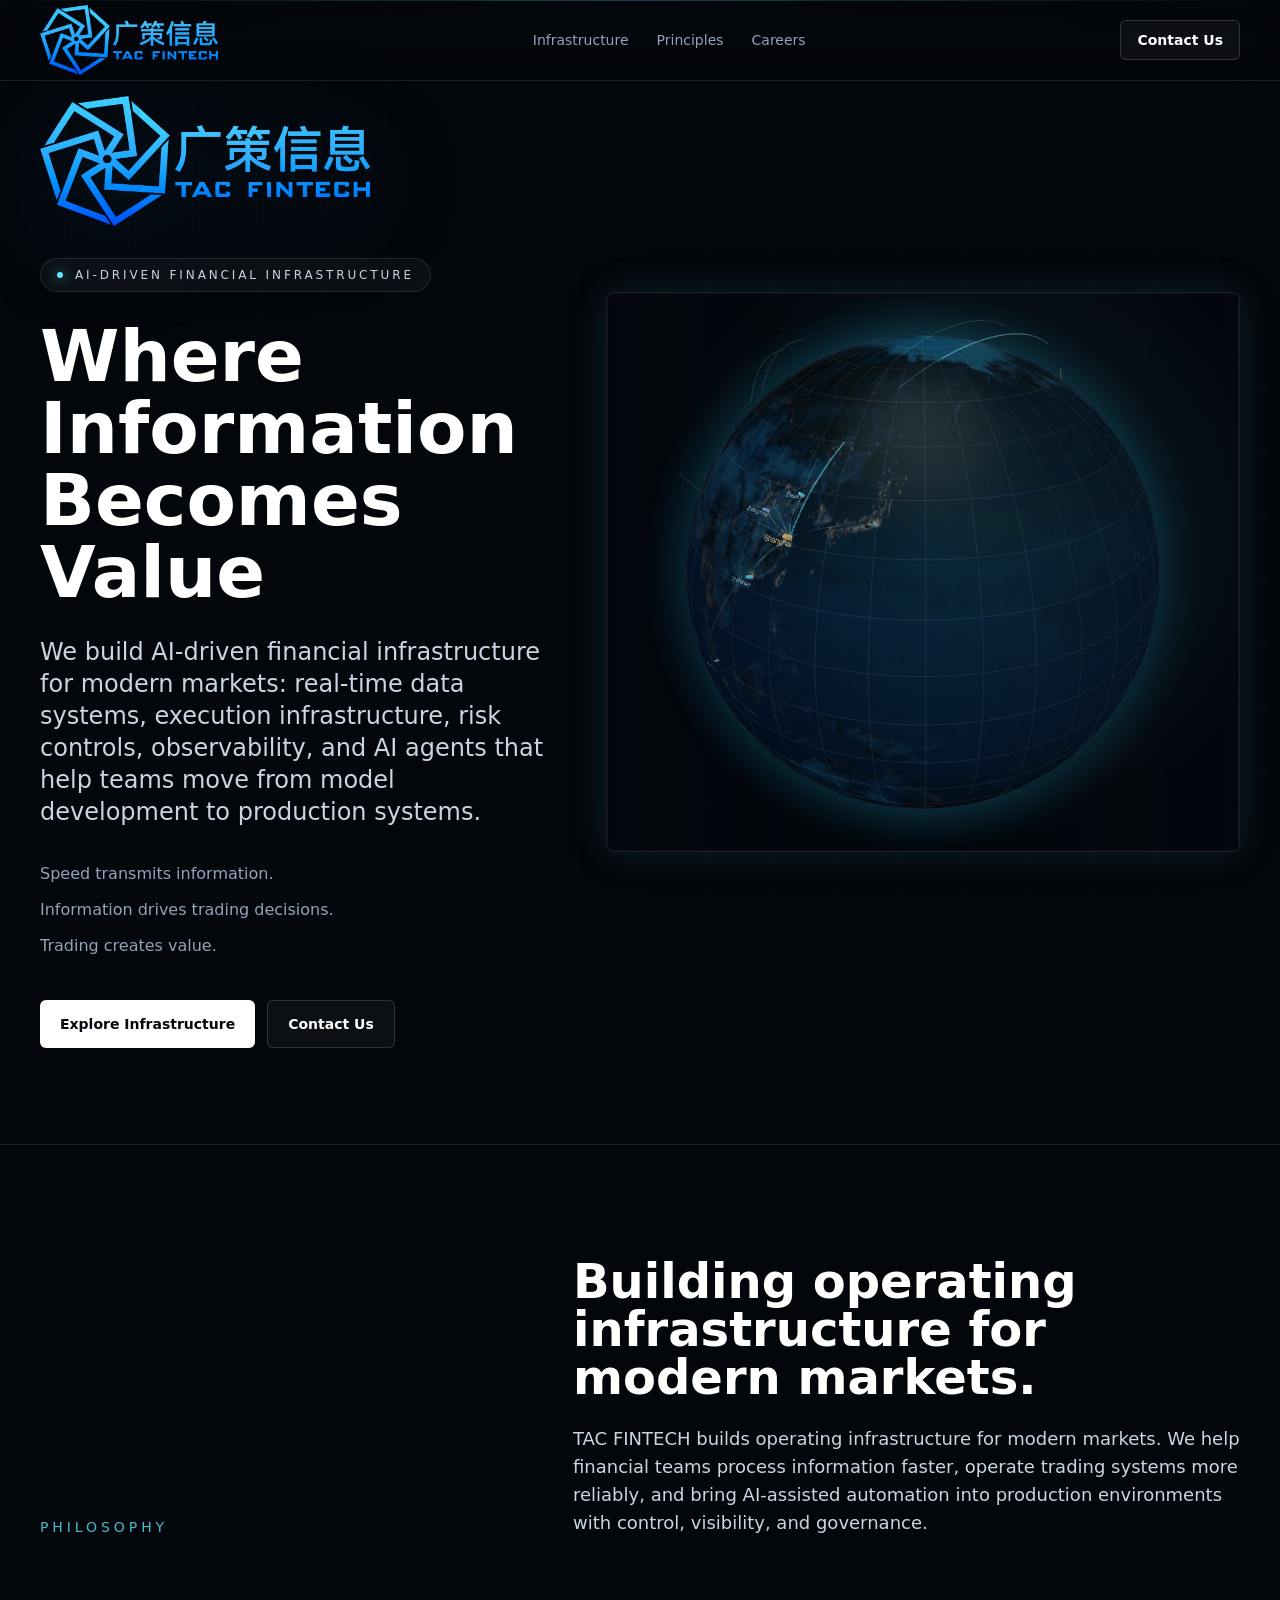
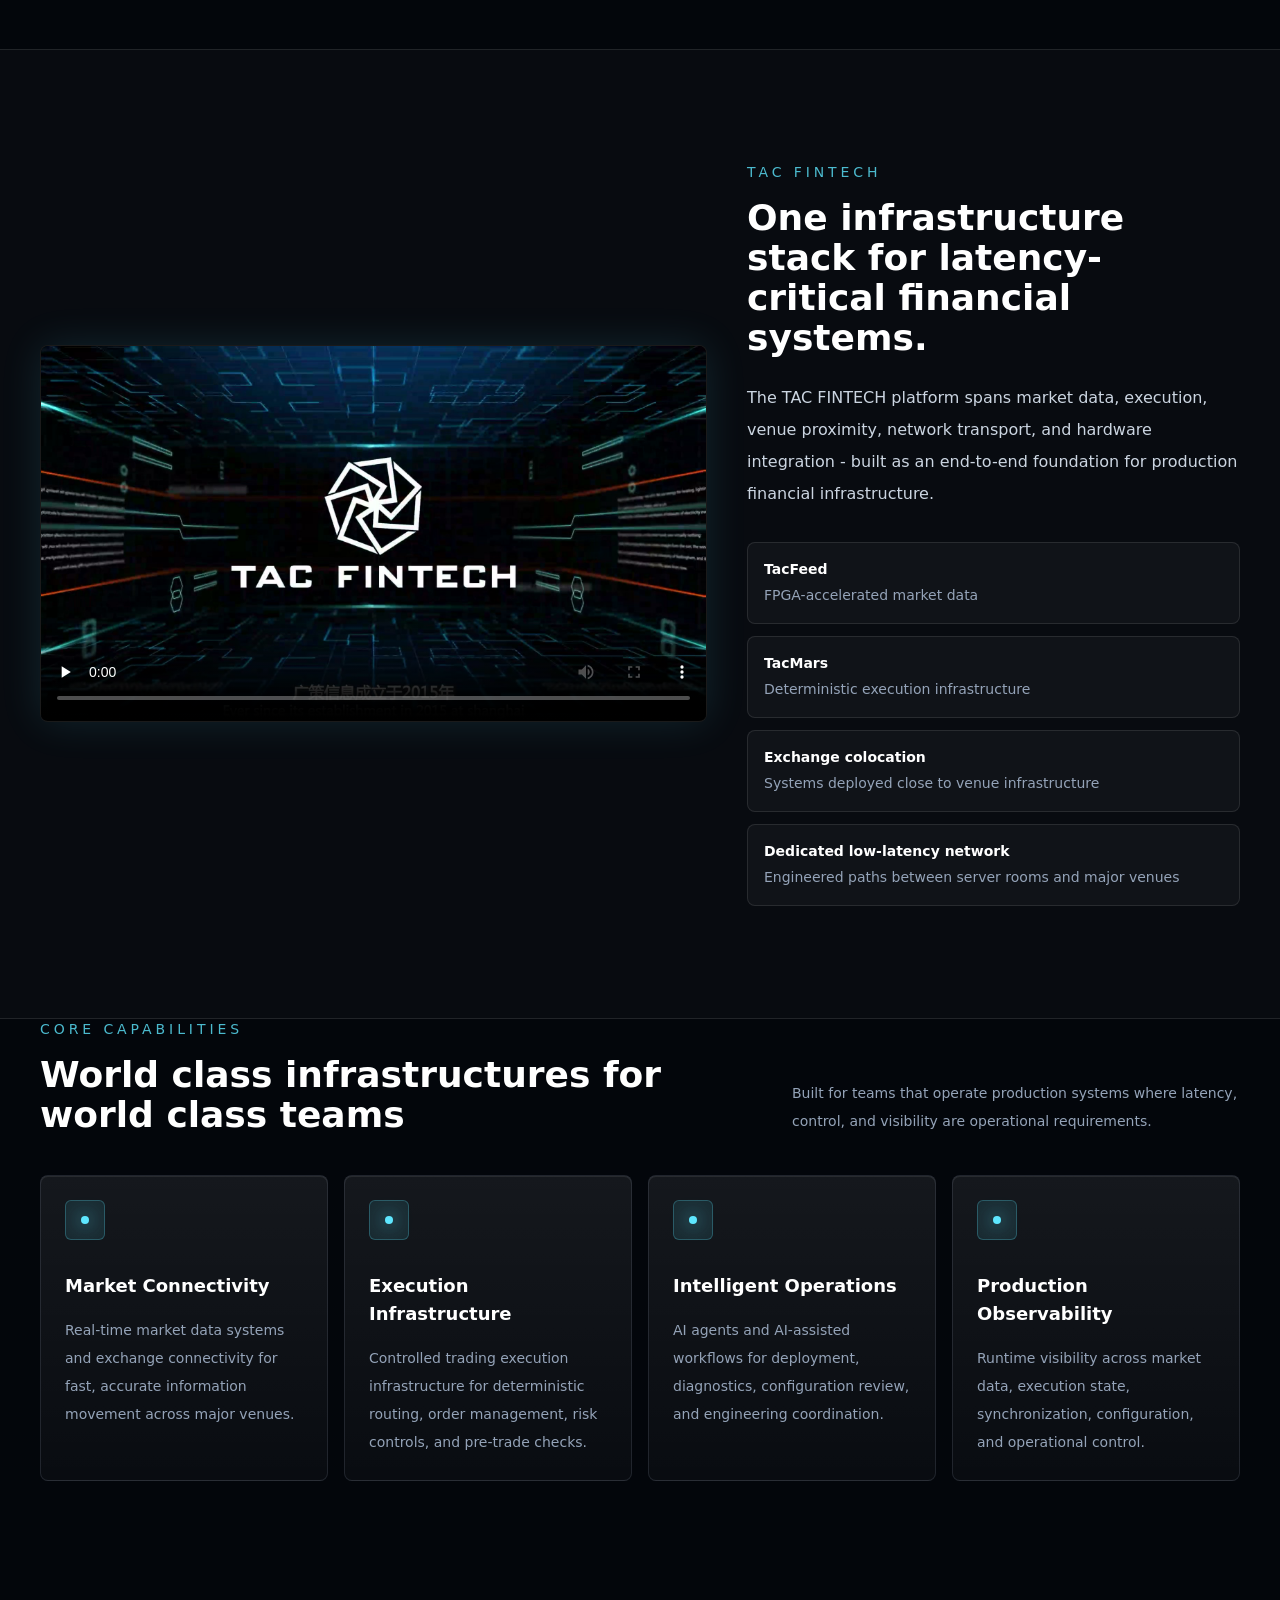
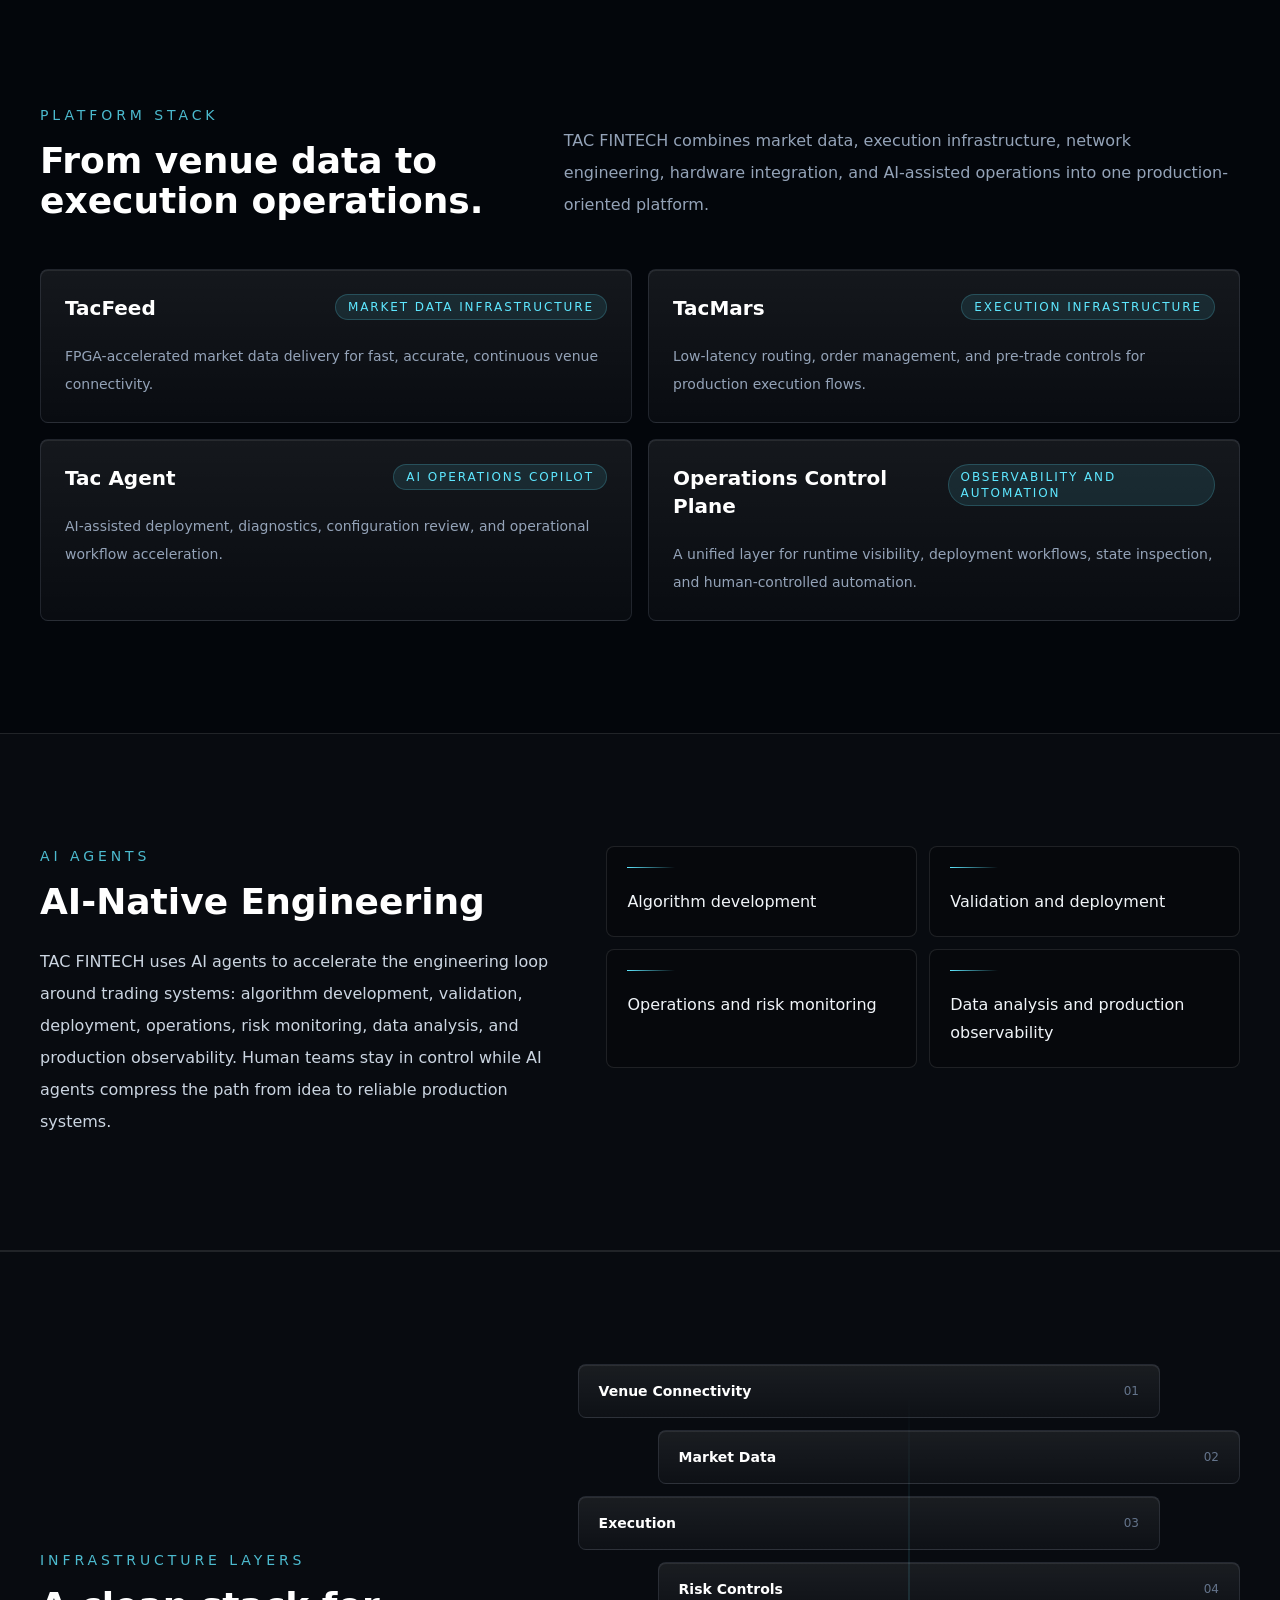
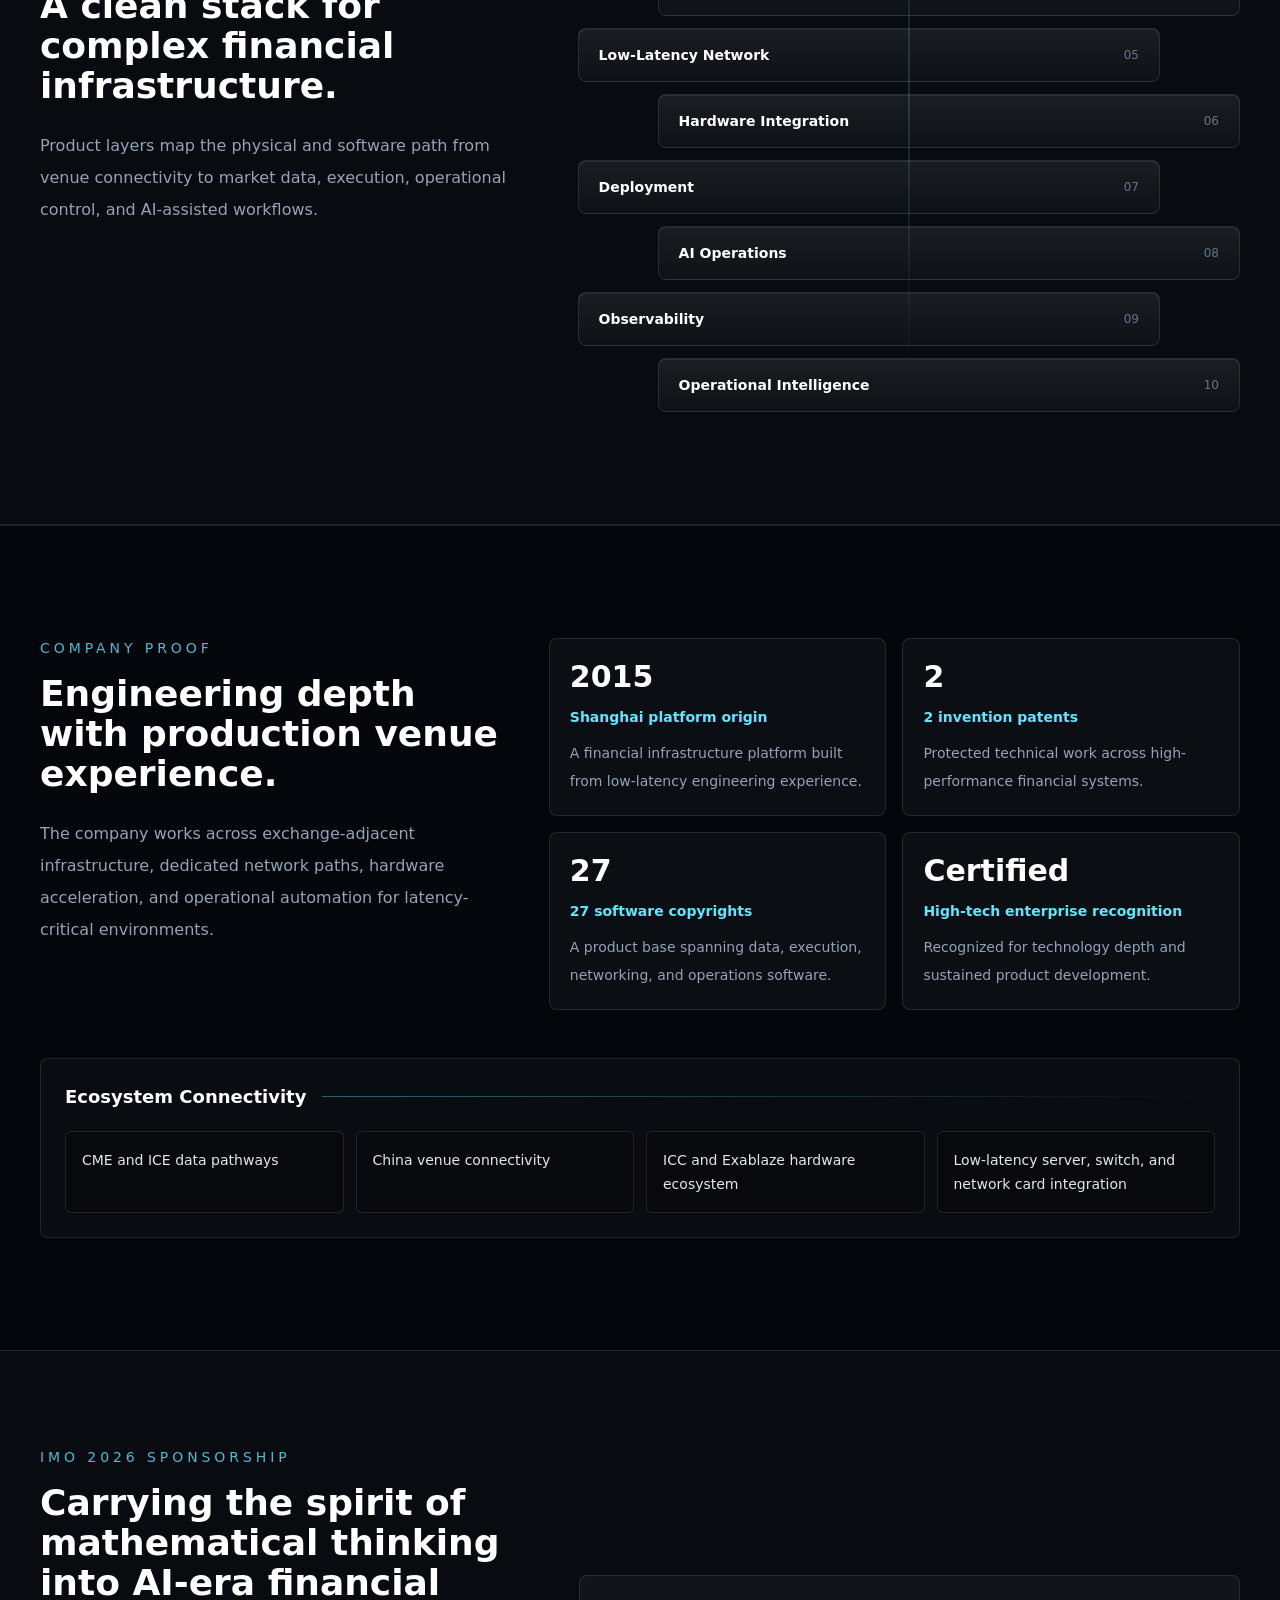
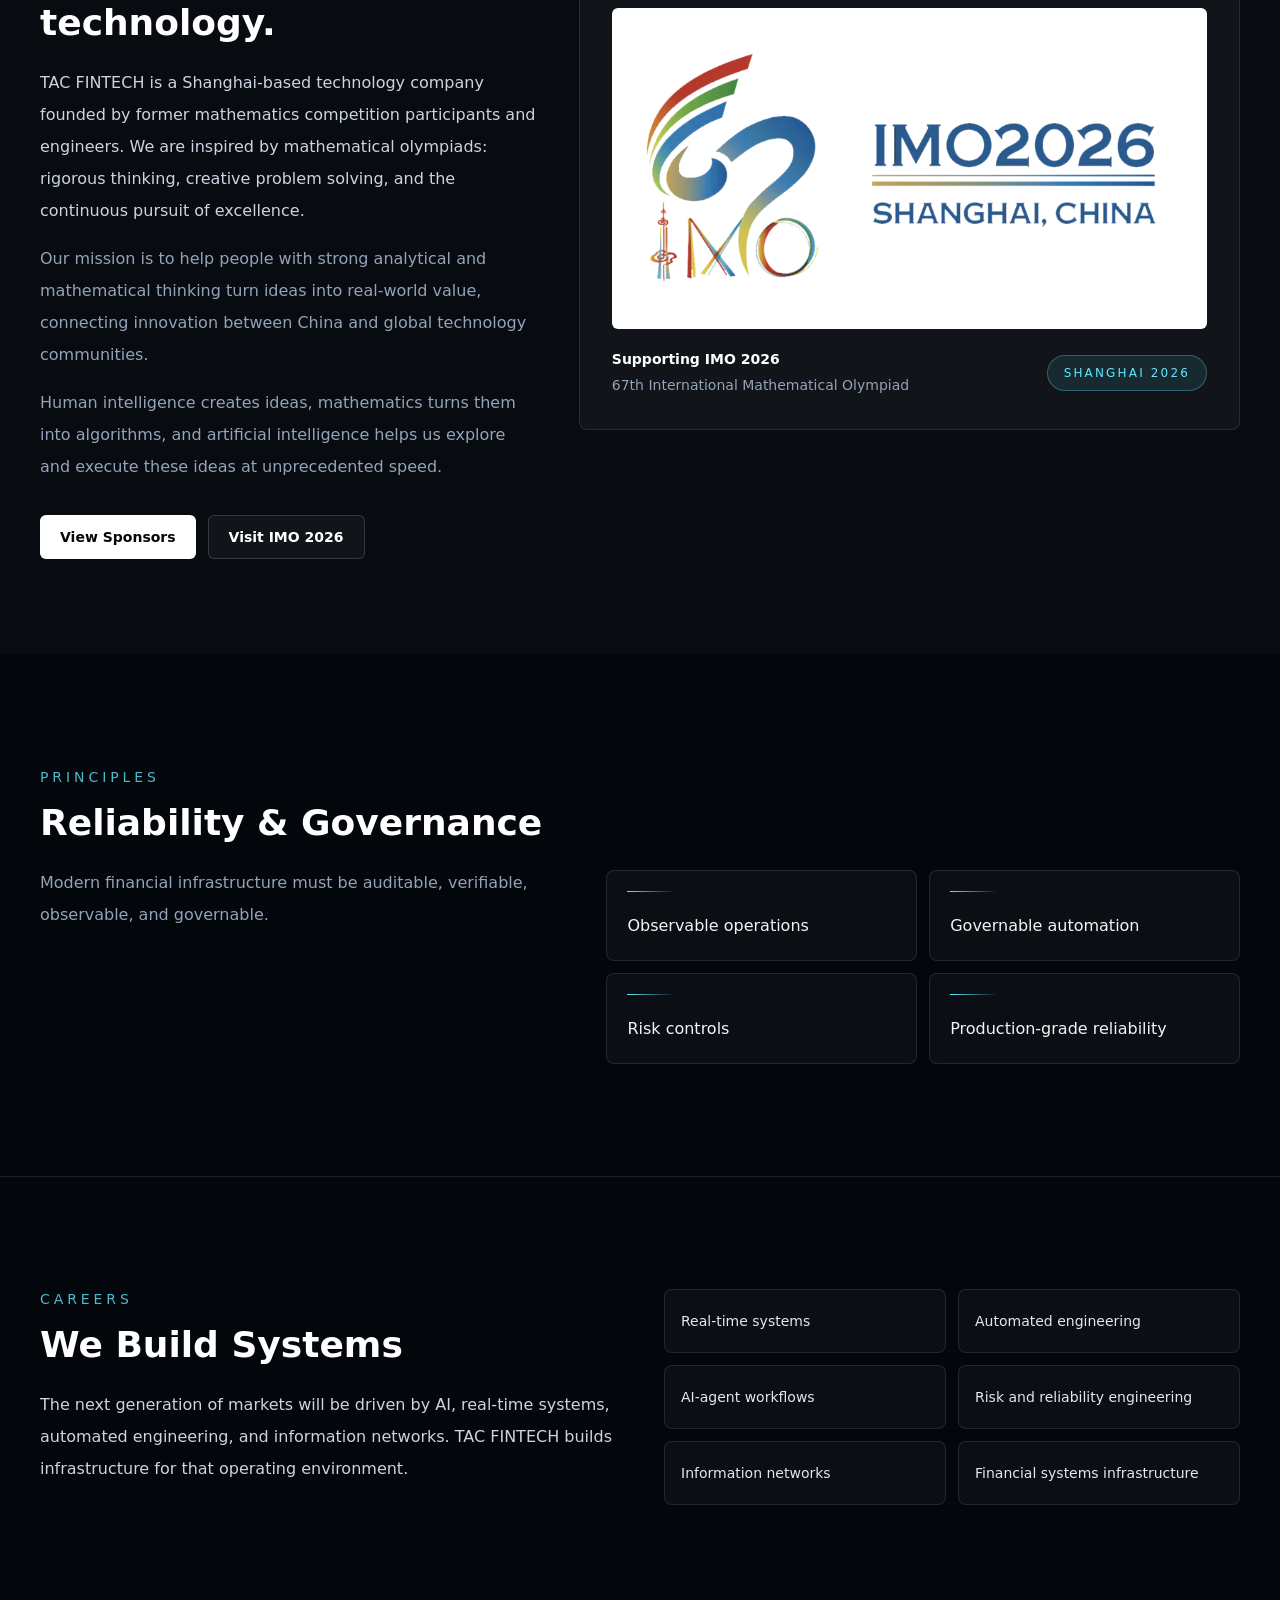
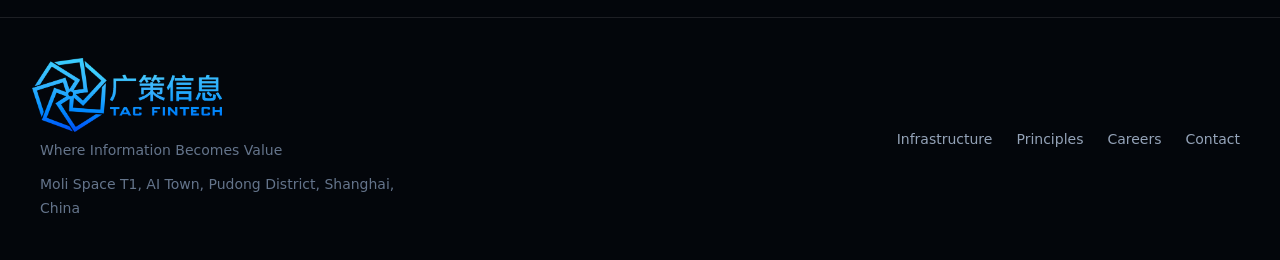
==== commit 9697d5b9: "deploy refined IMO 2026 sponsorship messaging Source branch: codex/site-performance-logo-optimizatio" ====
--- a/index.html
+++ b/index.html
@@ -1 +1 @@
-<!DOCTYPE html><html lang="en"><head><meta charSet="utf-8"/><meta name="viewport" content="width=device-width, initial-scale=1"/><link rel="preload" href="/brand/tactech-logo-plus-chinese-metal-blue-center-clear.webp" as="image"/><link rel="stylesheet" href="/_next/static/chunks/0_dk3xl8~uh87.css" data-precedence="next"/><link rel="preload" as="script" fetchPriority="low" href="/_next/static/chunks/0ht900cau6_ur.js"/><script src="/_next/static/chunks/021l9jwjrzakt.js" async=""></script><script src="/_next/static/chunks/07lhk_q6pmm3r.js" async=""></script><script src="/_next/static/chunks/turbopack-0q7-i5tv5wkjl.js" async=""></script><script src="/_next/static/chunks/0dbhjjzl8qfwv.js" async=""></script><script src="/_next/static/chunks/0-xg78-jc3qsx.js" async=""></script><script src="/_next/static/chunks/0ml7h3_i5wxzc.js" async=""></script><title>TAC FINTECH | Where Information Becomes Value</title><meta name="description" content="Mission-critical trading infrastructure for modern financial systems, spanning low-latency execution, operational automation, monitoring, deployment, and observability."/><meta name="keywords" content="financial infrastructure,low-latency execution infrastructure,operational automation,production observability,exchange-grade engineering"/><meta property="og:title" content="TAC FINTECH | Where Information Becomes Value"/><meta property="og:description" content="Intelligent infrastructure for modern financial systems with exchange-grade reliability, observability, and AI-assisted operations."/><meta property="og:image" content="https://www.tacfintech.cn/brand/tacfintech-og-image.png"/><meta property="og:image:width" content="1200"/><meta property="og:image:height" content="630"/><meta property="og:image:alt" content="TAC FINTECH social preview"/><meta property="og:type" content="website"/><meta name="twitter:card" content="summary_large_image"/><meta name="twitter:title" content="TAC FINTECH | Where Information Becomes Value"/><meta name="twitter:description" content="Intelligent infrastructure for modern financial systems with exchange-grade reliability, observability, and AI-assisted operations."/><meta name="twitter:image" content="https://www.tacfintech.cn/brand/tacfintech-og-image.png"/><link rel="icon" href="/icon.svg?icon.0oqzwgxzv76fp.svg" sizes="any" type="image/svg+xml"/><script src="/_next/static/chunks/03~yq9q893hmn.js" noModule=""></script></head><body><div hidden=""><!--$--><!--/$--></div><main class="min-h-screen overflow-hidden bg-graphite-950 text-white"><header class="fixed inset-x-0 top-0 z-50 border-b border-white/10 bg-graphite-950/72 px-4 backdrop-blur-xl sm:px-6 lg:px-10"><div class="flex h-20 w-full max-w-[342px] items-center justify-between gap-4 sm:mx-auto sm:max-w-7xl"><a href="#" aria-label="TAC FINTECH home" class="shrink-0 transition hover:opacity-85 focus:outline-none focus:ring-2 focus:ring-signal-cyan focus:ring-offset-2 focus:ring-offset-graphite-950"><img src="/brand/tactech-logo-plus-chinese-metal-blue-center-clear.webp" alt="TAC FINTECH metal-blue logo with Chinese wordmark" width="1200" height="471" loading="eager" decoding="async" class="h-auto w-[150px] sm:w-[178px] select-none "/></a><nav aria-label="Primary navigation" class="hidden items-center gap-7 text-sm font-medium text-slate-400 md:flex"><a href="#infrastructure" class="transition hover:text-signal-cyan">Infrastructure</a><a href="#principles" class="transition hover:text-signal-cyan">Principles</a><a href="#careers" class="transition hover:text-signal-cyan">Careers</a></nav><a href="#contact" class="inline-flex min-h-10 items-center justify-center rounded-md border border-white/15 bg-white/[0.04] px-4 py-2 text-sm font-semibold text-white transition hover:border-signal-cyan/60 hover:bg-signal-cyan/10 focus:outline-none focus:ring-2 focus:ring-signal-cyan focus:ring-offset-2 focus:ring-offset-graphite-950">Contact Us</a></div></header><section class="relative min-h-[92vh] overflow-hidden border-b border-white/10" aria-labelledby="hero-title"><div class="absolute inset-0 bg-[linear-gradient(rgba(255,255,255,0.035)_1px,transparent_1px),linear-gradient(90deg,rgba(255,255,255,0.035)_1px,transparent_1px)] bg-[size:64px_64px] opacity-30"></div><div class="absolute inset-x-0 top-0 h-px bg-gradient-to-r from-transparent via-signal-cyan/50 to-transparent"></div><div class="relative mx-auto grid min-h-[92vh] max-w-7xl items-center gap-12 px-6 py-24 sm:px-8 lg:grid-cols-[0.9fr_1.1fr] lg:px-10"><div class="min-w-0 w-full max-w-[342px] sm:max-w-3xl" style="opacity:0;transform:translateY(18px)"><img src="/brand/tactech-logo-plus-chinese-metal-blue-center-clear.webp" alt="TAC FINTECH metal-blue logo with Chinese wordmark" width="1200" height="471" loading="eager" decoding="async" class="h-auto w-[260px] sm:w-[330px] select-none hidden sm:block mb-8 drop-shadow-[0_22px_55px_rgba(66,153,225,0.18)]"/><div class="mb-7 inline-flex max-w-full items-center gap-2 rounded-full border border-white/10 bg-white/[0.04] px-3 py-2 text-[10px] font-medium uppercase tracking-[0.14em] text-slate-300 sm:gap-3 sm:px-4 sm:text-xs sm:tracking-[0.24em]"><span class="h-1.5 w-1.5 rounded-full bg-signal-cyan shadow-[0_0_14px_rgba(94,231,255,0.9)]"></span><span class="sm:hidden">AI-Driven Infrastructure</span><span class="hidden sm:inline">AI-Driven Financial Infrastructure</span></div><h1 id="hero-title" class="max-w-full text-4xl font-semibold leading-[1.04] tracking-normal text-white sm:max-w-4xl sm:text-6xl lg:text-7xl">Where Information Becomes Value</h1><p class="mt-7 max-w-full text-xl leading-8 text-slate-300 sm:max-w-2xl sm:text-2xl">We build AI-driven financial infrastructure for modern markets: real-time data systems, execution infrastructure, risk controls, observability, and AI agents that help teams move from model development to production systems.</p><div class="relative mt-8 w-full max-w-full overflow-hidden rounded-lg border border-white/10 bg-graphite-900/70 p-4 shadow-glow backdrop-blur-xl lg:hidden" aria-label="Exchange colocation map"><div class="absolute inset-0 bg-[linear-gradient(rgba(94,231,255,0.055)_1px,transparent_1px),linear-gradient(90deg,rgba(94,231,255,0.045)_1px,transparent_1px)] bg-[size:34px_34px]"></div><div class="absolute inset-0 bg-[radial-gradient(circle_at_58%_36%,rgba(94,231,255,0.18),transparent_13rem)]"></div><div class="relative flex min-w-0 items-center justify-between gap-3"><div class="min-w-0"><p class="text-[10px] font-medium uppercase tracking-[0.16em] text-signal-cyan sm:tracking-[0.24em]">Exchange colocation map</p><p class="mt-1 text-sm font-semibold text-white">Dedicated route control</p></div><button type="button" aria-expanded="false" aria-controls="mobile-global-flow-panel" class="rounded-full border border-signal-cyan/30 bg-signal-cyan/10 px-3 py-1 text-[10px] font-medium uppercase tracking-[0.16em] text-signal-cyan transition hover:border-signal-cyan/60 hover:bg-signal-cyan/15 focus:outline-none focus:ring-2 focus:ring-signal-cyan focus:ring-offset-2 focus:ring-offset-graphite-950">View global flow</button></div><div class="relative mt-4 h-[230px]"><svg class="absolute inset-0 h-full w-full" viewBox="0 0 390 230" role="img" aria-label="Dedicated route between exchange colocation venues" preserveAspectRatio="xMidYMid meet"><defs><linearGradient id="mobileRoute" x1="0" x2="1" y1="0" y2="1"><stop offset="0%" stop-color="#5ee7ff" stop-opacity="0.12"></stop><stop offset="45%" stop-color="#5ee7ff" stop-opacity="0.82"></stop><stop offset="100%" stop-color="#2f7dff" stop-opacity="0.28"></stop></linearGradient><radialGradient id="coloMarker"><stop offset="0%" stop-color="#ffd58a"></stop><stop offset="52%" stop-color="#ff9a24"></stop><stop offset="100%" stop-color="#ff6b00" stop-opacity="0.1"></stop></radialGradient></defs><path d="M104 58 L140 36 L190 44 L230 32 L284 58 L302 104 L276 160 L226 188 L176 178 L124 196 L88 156 L72 104 Z" fill="rgba(16, 185, 211, 0.09)" stroke="rgba(94, 231, 255, 0.28)" stroke-width="1.4"></path><path d="M126 74 L166 70 L204 92 L248 84 M118 122 L158 116 L204 128 L244 116 M132 164 L182 152 L228 164" fill="none" stroke="rgba(94, 231, 255, 0.16)" stroke-width="1"></path><path d="M244 156 L190 148 L256 96 L318 72" fill="none" stroke="url(#mobileRoute)" stroke-linecap="round" stroke-width="2"></path><path d="M244 156 L318 72" fill="none" stroke="rgba(255,255,255,0.45)" stroke-dasharray="5 7" stroke-linecap="round" stroke-width="1"></path><circle r="4" fill="#5ee7ff" style="offset-path:path(&#x27;M244 156 L190 148 L256 96 L318 72&#x27;);offset-distance:0%"></circle><g><path d="M244 132 L260 156 L244 182 L228 156 Z" fill="url(#coloMarker)"></path><circle cx="244" cy="156" r="26" fill="none" stroke="#ffb020" stroke-opacity="0.34"></circle><circle cx="244" cy="156" r="16" fill="none" stroke="#ffb020" stroke-opacity="0.46"></circle></g><g><circle cx="244" cy="156" r="12" fill="none" stroke="#5ee7ff" stroke-opacity="0.24" opacity="0.36" style="transform-origin:50% 50%;transform:scale(0.85);transform-box:fill-box"></circle><circle cx="244" cy="156" r="4" fill="#e6fbff"></circle></g><g><circle cx="256" cy="96" r="12" fill="none" stroke="#5ee7ff" stroke-opacity="0.24" opacity="0.36" style="transform-origin:50% 50%;transform:scale(0.85);transform-box:fill-box"></circle><circle cx="256" cy="96" r="4" fill="#e6fbff"></circle></g><g><circle cx="190" cy="148" r="12" fill="none" stroke="#5ee7ff" stroke-opacity="0.24" opacity="0.36" style="transform-origin:50% 50%;transform:scale(0.85);transform-box:fill-box"></circle><circle cx="190" cy="148" r="4" fill="#e6fbff"></circle></g><g><circle cx="318" cy="72" r="12" fill="none" stroke="#5ee7ff" stroke-opacity="0.24" opacity="0.36" style="transform-origin:50% 50%;transform:scale(0.85);transform-box:fill-box"></circle><circle cx="318" cy="72" r="4" fill="#e6fbff"></circle></g><path d="M26 36 H82 M26 36 V92 M364 36 H316 M364 36 V84" fill="none" stroke="#5ee7ff" stroke-opacity="0.72" stroke-width="2"></path><path d="M26 196 H88 M26 196 V142 M364 196 H304 M364 196 V142" fill="none" stroke="#5ee7ff" stroke-opacity="0.34" stroke-width="2"></path></svg><div class="absolute bottom-0 left-0 right-0 grid grid-cols-2 gap-2 text-[10px] text-slate-400"><div class="rounded border border-white/10 bg-black/20 px-2 py-1.5">Shanghai</div><div class="rounded border border-white/10 bg-black/20 px-2 py-1.5">Dalian</div><div class="rounded border border-white/10 bg-black/20 px-2 py-1.5">Zhengzhou</div><div class="rounded border border-white/10 bg-black/20 px-2 py-1.5">Global Venues</div></div></div></div><div data-testid="mobile-hero-actions" class="mt-3 grid max-w-full grid-cols-2 gap-3 sm:hidden" aria-label="Mobile hero actions"><a href="#infrastructure" class="inline-flex min-h-11 items-center justify-center rounded-md bg-white px-4 py-2.5 text-sm font-semibold text-graphite-950 transition hover:bg-signal-cyan focus:outline-none focus:ring-2 focus:ring-signal-cyan focus:ring-offset-2 focus:ring-offset-graphite-950">Explore</a><a href="#contact" class="inline-flex min-h-11 items-center justify-center rounded-md border border-white/15 bg-white/[0.04] px-4 py-2.5 text-sm font-semibold text-white transition hover:border-signal-cyan/60 hover:bg-signal-cyan/10 focus:outline-none focus:ring-2 focus:ring-signal-cyan focus:ring-offset-2 focus:ring-offset-graphite-950">Contact</a></div><div class="hidden sm:block mt-8 space-y-2 text-base leading-7 text-slate-400"><p>Speed transmits information.</p><p>Information drives trading decisions.</p><p>Trading creates value.</p></div><div class="mt-10 hidden flex-col gap-3 sm:flex sm:flex-row"><a href="#infrastructure" class="inline-flex min-h-12 items-center justify-center rounded-md bg-white px-5 py-3 text-sm font-semibold text-graphite-950 transition hover:bg-signal-cyan focus:outline-none focus:ring-2 focus:ring-signal-cyan focus:ring-offset-2 focus:ring-offset-graphite-950">Explore Infrastructure</a><a href="#contact" class="inline-flex min-h-12 items-center justify-center rounded-md border border-white/15 bg-white/[0.04] px-5 py-3 text-sm font-semibold text-white transition hover:border-signal-cyan/60 hover:bg-signal-cyan/10 focus:outline-none focus:ring-2 focus:ring-signal-cyan focus:ring-offset-2 focus:ring-offset-graphite-950">Contact Us</a></div></div><div class="hidden lg:block relative min-h-[420px] lg:min-h-[560px]" style="opacity:0;transform:scale(0.96)"></div></div></section><section id="infrastructure" class="mx-auto max-w-7xl px-6 py-20 sm:px-8 lg:px-10 lg:py-28" aria-labelledby="philosophy-title"><div class="grid gap-10 lg:grid-cols-[0.85fr_1.15fr] lg:items-end"><p class="text-sm font-medium uppercase tracking-[0.28em] text-signal-cyan/80">Philosophy</p><div><h2 id="philosophy-title" class="max-w-3xl text-3xl font-semibold tracking-normal text-white sm:text-4xl lg:text-5xl">Building operating infrastructure for modern markets.</h2><p class="mt-6 max-w-3xl text-base leading-8 text-slate-300 sm:text-lg">TAC FINTECH builds operating infrastructure for modern markets. We help financial teams process information faster, operate trading systems more reliably, and bring AI-assisted automation into production environments with control, visibility, and governance.</p></div></div></section><section class="border-y border-white/10 bg-white/[0.018] px-6 py-20 sm:px-8 lg:px-10 lg:py-28" aria-labelledby="video-title"><div class="mx-auto grid max-w-7xl gap-10 lg:grid-cols-[1.15fr_0.85fr] lg:items-center"><div class="overflow-hidden rounded-lg border border-white/10 bg-black shadow-glow" style="opacity:0;transform:translateY(18px)"><video class="aspect-video w-full bg-black object-cover" controls="" playsInline="" preload="none" poster="/media/tacfintech-poster.jpg"><source src="/media/tacfintech-cloudflare.mp4" type="video/mp4"/></video></div><div style="opacity:0;transform:translateY(18px)"><p class="text-sm font-medium uppercase tracking-[0.28em] text-signal-cyan/80">TAC FINTECH</p><h2 id="video-title" class="mt-4 max-w-xl text-3xl font-semibold tracking-normal text-white sm:text-4xl">One infrastructure stack for latency-critical financial systems.</h2><p class="mt-6 max-w-xl text-base leading-8 text-slate-300">The TAC FINTECH platform spans market data, execution, venue proximity, network transport, and hardware integration - built as an end-to-end foundation for production financial infrastructure.</p><div class="mt-8 grid gap-3"><div class="rounded-lg border border-white/10 bg-white/[0.035] px-4 py-4"><div class="text-sm font-semibold text-white">TacFeed</div><div class="mt-1 text-sm leading-6 text-slate-400">FPGA-accelerated market data</div></div><div class="rounded-lg border border-white/10 bg-white/[0.035] px-4 py-4"><div class="text-sm font-semibold text-white">TacMars</div><div class="mt-1 text-sm leading-6 text-slate-400">Deterministic execution infrastructure</div></div><div class="rounded-lg border border-white/10 bg-white/[0.035] px-4 py-4"><div class="text-sm font-semibold text-white">Exchange colocation</div><div class="mt-1 text-sm leading-6 text-slate-400">Systems deployed close to venue infrastructure</div></div><div class="rounded-lg border border-white/10 bg-white/[0.035] px-4 py-4"><div class="text-sm font-semibold text-white">Dedicated low-latency network</div><div class="mt-1 text-sm leading-6 text-slate-400">Engineered paths between server rooms and major venues</div></div></div></div></div></section><section class="mx-auto max-w-7xl px-6 pb-20 sm:px-8 lg:px-10 lg:pb-28" aria-labelledby="capabilities-title"><div class="mb-10 flex flex-col justify-between gap-5 sm:flex-row sm:items-end"><div><p class="text-sm font-medium uppercase tracking-[0.28em] text-signal-cyan/80">Core Capabilities</p><h2 id="capabilities-title" class="mt-4 max-w-2xl text-3xl font-semibold tracking-normal text-white sm:text-4xl">World class infrastructures for world class teams</h2></div><p class="max-w-md text-sm leading-7 text-slate-400">Built for teams that operate production systems where latency, control, and visibility are operational requirements.</p></div><div class="grid gap-4 sm:grid-cols-2 lg:grid-cols-4"><article class="glass-border group rounded-lg p-6 transition duration-300 hover:border-signal-cyan/35 hover:bg-white/[0.07]" style="opacity:0;transform:translateY(18px)"><div class="mb-8 flex h-10 w-10 items-center justify-center rounded-md border border-signal-cyan/25 bg-signal-cyan/10"><span class="h-2 w-2 rounded-full bg-signal-cyan shadow-[0_0_18px_rgba(94,231,255,0.95)]"></span></div><h3 class="text-lg font-semibold text-white">Market Connectivity</h3><p class="mt-4 text-sm leading-7 text-slate-400">Real-time market data systems and exchange connectivity for fast, accurate information movement across major venues.</p></article><article class="glass-border group rounded-lg p-6 transition duration-300 hover:border-signal-cyan/35 hover:bg-white/[0.07]" style="opacity:0;transform:translateY(18px)"><div class="mb-8 flex h-10 w-10 items-center justify-center rounded-md border border-signal-cyan/25 bg-signal-cyan/10"><span class="h-2 w-2 rounded-full bg-signal-cyan shadow-[0_0_18px_rgba(94,231,255,0.95)]"></span></div><h3 class="text-lg font-semibold text-white">Execution Infrastructure</h3><p class="mt-4 text-sm leading-7 text-slate-400">Controlled trading execution infrastructure for deterministic routing, order management, risk controls, and pre-trade checks.</p></article><article class="glass-border group rounded-lg p-6 transition duration-300 hover:border-signal-cyan/35 hover:bg-white/[0.07]" style="opacity:0;transform:translateY(18px)"><div class="mb-8 flex h-10 w-10 items-center justify-center rounded-md border border-signal-cyan/25 bg-signal-cyan/10"><span class="h-2 w-2 rounded-full bg-signal-cyan shadow-[0_0_18px_rgba(94,231,255,0.95)]"></span></div><h3 class="text-lg font-semibold text-white">Intelligent Operations</h3><p class="mt-4 text-sm leading-7 text-slate-400">AI agents and AI-assisted workflows for deployment, diagnostics, configuration review, and engineering coordination.</p></article><article class="glass-border group rounded-lg p-6 transition duration-300 hover:border-signal-cyan/35 hover:bg-white/[0.07]" style="opacity:0;transform:translateY(18px)"><div class="mb-8 flex h-10 w-10 items-center justify-center rounded-md border border-signal-cyan/25 bg-signal-cyan/10"><span class="h-2 w-2 rounded-full bg-signal-cyan shadow-[0_0_18px_rgba(94,231,255,0.95)]"></span></div><h3 class="text-lg font-semibold text-white">Production Observability</h3><p class="mt-4 text-sm leading-7 text-slate-400">Runtime visibility across market data, execution state, synchronization, configuration, and operational control.</p></article></div></section><section class="mx-auto max-w-7xl px-6 py-20 sm:px-8 lg:px-10 lg:py-28" aria-labelledby="product-stack-title"><div class="mb-12 grid gap-6 lg:grid-cols-[0.85fr_1.15fr] lg:items-end"><div><p class="text-sm font-medium uppercase tracking-[0.28em] text-signal-cyan/80">Platform Stack</p><h2 id="product-stack-title" class="mt-4 max-w-2xl text-3xl font-semibold tracking-normal text-white sm:text-4xl">From venue data to execution operations.</h2></div><p class="max-w-2xl text-base leading-8 text-slate-400">TAC FINTECH combines market data, execution infrastructure, network engineering, hardware integration, and AI-assisted operations into one production-oriented platform.</p></div><div class="grid gap-4 md:grid-cols-2"><article class="glass-border rounded-lg p-6" style="opacity:0;transform:translateY(16px)"><div class="flex flex-col gap-3 sm:flex-row sm:items-start sm:justify-between"><h3 class="text-xl font-semibold text-white">TacFeed</h3><span class="rounded-full border border-signal-cyan/20 bg-signal-cyan/10 px-3 py-1 text-xs font-medium uppercase tracking-[0.16em] text-signal-cyan">Market Data Infrastructure</span></div><p class="mt-5 text-sm leading-7 text-slate-400">FPGA-accelerated market data delivery for fast, accurate, continuous venue connectivity.</p></article><article class="glass-border rounded-lg p-6" style="opacity:0;transform:translateY(16px)"><div class="flex flex-col gap-3 sm:flex-row sm:items-start sm:justify-between"><h3 class="text-xl font-semibold text-white">TacMars</h3><span class="rounded-full border border-signal-cyan/20 bg-signal-cyan/10 px-3 py-1 text-xs font-medium uppercase tracking-[0.16em] text-signal-cyan">Execution Infrastructure</span></div><p class="mt-5 text-sm leading-7 text-slate-400">Low-latency routing, order management, and pre-trade controls for production execution flows.</p></article><article class="glass-border rounded-lg p-6" style="opacity:0;transform:translateY(16px)"><div class="flex flex-col gap-3 sm:flex-row sm:items-start sm:justify-between"><h3 class="text-xl font-semibold text-white">Tac Agent</h3><span class="rounded-full border border-signal-cyan/20 bg-signal-cyan/10 px-3 py-1 text-xs font-medium uppercase tracking-[0.16em] text-signal-cyan">AI Operations Copilot</span></div><p class="mt-5 text-sm leading-7 text-slate-400">AI-assisted deployment, diagnostics, configuration review, and operational workflow acceleration.</p></article><article class="glass-border rounded-lg p-6" style="opacity:0;transform:translateY(16px)"><div class="flex flex-col gap-3 sm:flex-row sm:items-start sm:justify-between"><h3 class="text-xl font-semibold text-white">Operations Control Plane</h3><span class="rounded-full border border-signal-cyan/20 bg-signal-cyan/10 px-3 py-1 text-xs font-medium uppercase tracking-[0.16em] text-signal-cyan">Observability And Automation</span></div><p class="mt-5 text-sm leading-7 text-slate-400">A unified layer for runtime visibility, deployment workflows, state inspection, and human-controlled automation.</p></article></div></section><section class="border-y border-white/10 bg-white/[0.02] px-6 py-20 sm:px-8 lg:px-10 lg:py-28" aria-labelledby="ai-native-engineering-title"><div class="mx-auto grid max-w-7xl gap-12 lg:grid-cols-[0.9fr_1.1fr] lg:items-start"><div><p class="text-sm font-medium uppercase tracking-[0.28em] text-signal-cyan/80">AI Agents</p><h2 id="ai-native-engineering-title" class="mt-4 max-w-xl text-3xl font-semibold tracking-normal text-white sm:text-4xl">AI-Native Engineering</h2><p class="mt-6 max-w-2xl text-base leading-8 text-slate-300">TAC FINTECH uses AI agents to accelerate the engineering loop around trading systems: algorithm development, validation, deployment, operations, risk monitoring, data analysis, and production observability. Human teams stay in control while AI agents compress the path from idea to reliable production systems.</p></div><div class="grid gap-3 sm:grid-cols-2"><div class="rounded-lg border border-white/10 bg-black/20 p-5" style="opacity:0;transform:translateY(12px)"><div class="mb-5 h-px w-12 bg-gradient-to-r from-signal-cyan to-transparent"></div><p class="text-base font-medium leading-7 text-slate-100">Algorithm development</p></div><div class="rounded-lg border border-white/10 bg-black/20 p-5" style="opacity:0;transform:translateY(12px)"><div class="mb-5 h-px w-12 bg-gradient-to-r from-signal-cyan to-transparent"></div><p class="text-base font-medium leading-7 text-slate-100">Validation and deployment</p></div><div class="rounded-lg border border-white/10 bg-black/20 p-5" style="opacity:0;transform:translateY(12px)"><div class="mb-5 h-px w-12 bg-gradient-to-r from-signal-cyan to-transparent"></div><p class="text-base font-medium leading-7 text-slate-100">Operations and risk monitoring</p></div><div class="rounded-lg border border-white/10 bg-black/20 p-5" style="opacity:0;transform:translateY(12px)"><div class="mb-5 h-px w-12 bg-gradient-to-r from-signal-cyan to-transparent"></div><p class="text-base font-medium leading-7 text-slate-100">Data analysis and production observability</p></div></div></div></section><section class="border-y border-white/10 bg-white/[0.02] px-6 py-20 sm:px-8 lg:px-10 lg:py-28" aria-labelledby="layers-title"><div class="mx-auto max-w-7xl"><div class="grid gap-12 lg:grid-cols-[0.85fr_1.15fr] lg:items-center"><div><p class="text-sm font-medium uppercase tracking-[0.28em] text-signal-cyan/80">Infrastructure Layers</p><h2 id="layers-title" class="mt-4 max-w-xl text-3xl font-semibold tracking-normal text-white sm:text-4xl">A clean stack for complex financial infrastructure.</h2><p class="mt-6 max-w-xl text-base leading-8 text-slate-400">Product layers map the physical and software path from venue connectivity to market data, execution, operational control, and AI-assisted workflows.</p></div><div class="relative"><div class="absolute inset-y-8 left-1/2 w-px -translate-x-1/2 bg-gradient-to-b from-transparent via-signal-cyan/35 to-transparent"></div><div class="grid gap-3"><div class="glass-border relative rounded-lg px-5 py-4 mr-8 sm:mr-20" style="opacity:0;transform:translateX(-18px)"><div class="flex items-center justify-between gap-4"><span class="text-sm font-semibold text-white">Venue Connectivity</span><span class="text-xs tabular-nums text-slate-500">01</span></div></div><div class="glass-border relative rounded-lg px-5 py-4 ml-8 sm:ml-20" style="opacity:0;transform:translateX(18px)"><div class="flex items-center justify-between gap-4"><span class="text-sm font-semibold text-white">Market Data</span><span class="text-xs tabular-nums text-slate-500">02</span></div></div><div class="glass-border relative rounded-lg px-5 py-4 mr-8 sm:mr-20" style="opacity:0;transform:translateX(-18px)"><div class="flex items-center justify-between gap-4"><span class="text-sm font-semibold text-white">Execution</span><span class="text-xs tabular-nums text-slate-500">03</span></div></div><div class="glass-border relative rounded-lg px-5 py-4 ml-8 sm:ml-20" style="opacity:0;transform:translateX(18px)"><div class="flex items-center justify-between gap-4"><span class="text-sm font-semibold text-white">Risk Controls</span><span class="text-xs tabular-nums text-slate-500">04</span></div></div><div class="glass-border relative rounded-lg px-5 py-4 mr-8 sm:mr-20" style="opacity:0;transform:translateX(-18px)"><div class="flex items-center justify-between gap-4"><span class="text-sm font-semibold text-white">Low-Latency Network</span><span class="text-xs tabular-nums text-slate-500">05</span></div></div><div class="glass-border relative rounded-lg px-5 py-4 ml-8 sm:ml-20" style="opacity:0;transform:translateX(18px)"><div class="flex items-center justify-between gap-4"><span class="text-sm font-semibold text-white">Hardware Integration</span><span class="text-xs tabular-nums text-slate-500">06</span></div></div><div class="glass-border relative rounded-lg px-5 py-4 mr-8 sm:mr-20" style="opacity:0;transform:translateX(-18px)"><div class="flex items-center justify-between gap-4"><span class="text-sm font-semibold text-white">Deployment</span><span class="text-xs tabular-nums text-slate-500">07</span></div></div><div class="glass-border relative rounded-lg px-5 py-4 ml-8 sm:ml-20" style="opacity:0;transform:translateX(18px)"><div class="flex items-center justify-between gap-4"><span class="text-sm font-semibold text-white">AI Operations</span><span class="text-xs tabular-nums text-slate-500">08</span></div></div><div class="glass-border relative rounded-lg px-5 py-4 mr-8 sm:mr-20" style="opacity:0;transform:translateX(-18px)"><div class="flex items-center justify-between gap-4"><span class="text-sm font-semibold text-white">Observability</span><span class="text-xs tabular-nums text-slate-500">09</span></div></div><div class="glass-border relative rounded-lg px-5 py-4 ml-8 sm:ml-20" style="opacity:0;transform:translateX(18px)"><div class="flex items-center justify-between gap-4"><span class="text-sm font-semibold text-white">Operational Intelligence</span><span class="text-xs tabular-nums text-slate-500">10</span></div></div></div></div></div></div></section><section class="border-t border-white/10 px-6 py-20 sm:px-8 lg:px-10 lg:py-28" aria-labelledby="proof-title"><div class="mx-auto max-w-7xl"><div class="grid gap-12 lg:grid-cols-[0.8fr_1.2fr]"><div><p class="text-sm font-medium uppercase tracking-[0.28em] text-signal-cyan/80">Company Proof</p><h2 id="proof-title" class="mt-4 max-w-xl text-3xl font-semibold tracking-normal text-white sm:text-4xl">Engineering depth with production venue experience.</h2><p class="mt-6 max-w-xl text-base leading-8 text-slate-400">The company works across exchange-adjacent infrastructure, dedicated network paths, hardware acceleration, and operational automation for latency-critical environments.</p></div><div class="grid gap-4 sm:grid-cols-2"><article class="rounded-lg border border-white/10 bg-white/[0.035] p-5" style="opacity:0;transform:translateY(14px)"><div class="text-3xl font-semibold text-white">2015</div><div class="mt-3 text-sm font-semibold text-signal-cyan">Shanghai platform origin</div><p class="mt-3 text-sm leading-7 text-slate-400">A financial infrastructure platform built from low-latency engineering experience.</p></article><article class="rounded-lg border border-white/10 bg-white/[0.035] p-5" style="opacity:0;transform:translateY(14px)"><div class="text-3xl font-semibold text-white">2</div><div class="mt-3 text-sm font-semibold text-signal-cyan">2 invention patents</div><p class="mt-3 text-sm leading-7 text-slate-400">Protected technical work across high-performance financial systems.</p></article><article class="rounded-lg border border-white/10 bg-white/[0.035] p-5" style="opacity:0;transform:translateY(14px)"><div class="text-3xl font-semibold text-white">27</div><div class="mt-3 text-sm font-semibold text-signal-cyan">27 software copyrights</div><p class="mt-3 text-sm leading-7 text-slate-400">A product base spanning data, execution, networking, and operations software.</p></article><article class="rounded-lg border border-white/10 bg-white/[0.035] p-5" style="opacity:0;transform:translateY(14px)"><div class="text-3xl font-semibold text-white">Certified</div><div class="mt-3 text-sm font-semibold text-signal-cyan">High-tech enterprise recognition</div><p class="mt-3 text-sm leading-7 text-slate-400">Recognized for technology depth and sustained product development.</p></article></div></div><div class="mt-12 rounded-lg border border-white/10 bg-white/[0.026] p-5 sm:p-6"><div class="mb-5 flex items-center justify-between gap-4"><h3 class="text-lg font-semibold text-white">Ecosystem Connectivity</h3><span class="h-px flex-1 bg-gradient-to-r from-signal-cyan/40 to-transparent"></span></div><div class="grid gap-3 sm:grid-cols-2 lg:grid-cols-4"><div class="rounded-md border border-white/10 bg-black/20 px-4 py-4 text-sm font-medium leading-6 text-slate-200">CME and ICE data pathways</div><div class="rounded-md border border-white/10 bg-black/20 px-4 py-4 text-sm font-medium leading-6 text-slate-200">China venue connectivity</div><div class="rounded-md border border-white/10 bg-black/20 px-4 py-4 text-sm font-medium leading-6 text-slate-200">ICC and Exablaze hardware ecosystem</div><div class="rounded-md border border-white/10 bg-black/20 px-4 py-4 text-sm font-medium leading-6 text-slate-200">Low-latency server, switch, and network card integration</div></div></div></div></section><section class="border-t border-white/10 bg-white/[0.018] px-6 py-20 sm:px-8 lg:px-10 lg:py-24" aria-labelledby="imo-sponsorship-title"><div class="mx-auto grid max-w-7xl gap-10 lg:grid-cols-[0.86fr_1.14fr] lg:items-center"><div><p class="text-sm font-medium uppercase tracking-[0.28em] text-signal-cyan/80">IMO 2026 Sponsorship</p><h2 id="imo-sponsorship-title" class="mt-4 max-w-2xl text-3xl font-semibold tracking-normal text-white sm:text-4xl">Supporting the 67th International Mathematical Olympiad in Shanghai.</h2><p class="mt-6 max-w-2xl text-base leading-8 text-slate-300">TAC FINTECH is a Silver Sponsor of IMO 2026, supporting a global mathematics community that brings together more than 100 countries and territories and over 1,000 participants.</p><div class="mt-8 flex flex-col gap-3 sm:flex-row"><a href="https://www.imo2026.com/Sponsors.htm" target="_blank" rel="noreferrer" class="inline-flex min-h-11 items-center justify-center rounded-md bg-white px-5 py-2.5 text-sm font-semibold text-graphite-950 transition hover:bg-signal-cyan focus:outline-none focus:ring-2 focus:ring-signal-cyan focus:ring-offset-2 focus:ring-offset-graphite-950">View Sponsors</a><a href="https://www.imo2026.com/index.htm" target="_blank" rel="noreferrer" class="inline-flex min-h-11 items-center justify-center rounded-md border border-white/15 bg-white/[0.04] px-5 py-2.5 text-sm font-semibold text-white transition hover:border-signal-cyan/60 hover:bg-signal-cyan/10 focus:outline-none focus:ring-2 focus:ring-signal-cyan focus:ring-offset-2 focus:ring-offset-graphite-950">Visit IMO 2026</a></div></div><a href="https://www.imo2026.com/index.htm" target="_blank" rel="noreferrer" aria-label="Visit the official IMO 2026 website" class="group rounded-lg border border-white/10 bg-white/[0.04] p-6 transition hover:border-signal-cyan/45 hover:bg-white/[0.07] focus:outline-none focus:ring-2 focus:ring-signal-cyan focus:ring-offset-2 focus:ring-offset-graphite-950 sm:p-8"><div class="rounded-md border border-white/10 bg-white px-5 py-7"><img src="/brand/imo2026-logo.webp" alt="IMO 2026 Shanghai logo" width="780" height="370" loading="lazy" decoding="async" class="h-auto w-full"/></div><div class="mt-5 flex flex-col gap-3 sm:flex-row sm:items-center sm:justify-between"><div><div class="text-sm font-semibold text-white">Silver Sponsor</div><div class="mt-1 text-sm leading-6 text-slate-400">67th International Mathematical Olympiad</div></div><span class="inline-flex min-h-9 items-center justify-center rounded-full border border-signal-cyan/30 bg-signal-cyan/10 px-4 text-xs font-medium uppercase tracking-[0.18em] text-signal-cyan">Shanghai 2026</span></div></a></div></section><section id="principles" class="mx-auto max-w-7xl px-6 py-20 sm:px-8 lg:px-10 lg:py-28" aria-labelledby="principles-title"><div class="grid gap-12 lg:grid-cols-[0.9fr_1.1fr]"><div><p class="text-sm font-medium uppercase tracking-[0.28em] text-signal-cyan/80">Principles</p><h2 id="principles-title" class="mt-4 max-w-xl text-3xl font-semibold tracking-normal text-white sm:text-4xl">Reliability &amp; Governance</h2><p class="mt-6 max-w-xl text-base leading-8 text-slate-400">Modern financial infrastructure must be auditable, verifiable, observable, and governable.</p></div><div class="grid gap-3 sm:grid-cols-2"><div class="rounded-lg border border-white/10 bg-white/[0.035] p-5" style="opacity:0;transform:translateY(12px)"><div class="mb-5 h-px w-12 bg-gradient-to-r from-signal-cyan to-transparent"></div><p class="text-base font-medium leading-7 text-slate-100">Auditable systems</p></div><div class="rounded-lg border border-white/10 bg-white/[0.035] p-5" style="opacity:0;transform:translateY(12px)"><div class="mb-5 h-px w-12 bg-gradient-to-r from-signal-cyan to-transparent"></div><p class="text-base font-medium leading-7 text-slate-100">Verifiable workflows</p></div><div class="rounded-lg border border-white/10 bg-white/[0.035] p-5" style="opacity:0;transform:translateY(12px)"><div class="mb-5 h-px w-12 bg-gradient-to-r from-signal-cyan to-transparent"></div><p class="text-base font-medium leading-7 text-slate-100">Observable operations</p></div><div class="rounded-lg border border-white/10 bg-white/[0.035] p-5" style="opacity:0;transform:translateY(12px)"><div class="mb-5 h-px w-12 bg-gradient-to-r from-signal-cyan to-transparent"></div><p class="text-base font-medium leading-7 text-slate-100">Governable automation</p></div><div class="rounded-lg border border-white/10 bg-white/[0.035] p-5" style="opacity:0;transform:translateY(12px)"><div class="mb-5 h-px w-12 bg-gradient-to-r from-signal-cyan to-transparent"></div><p class="text-base font-medium leading-7 text-slate-100">Risk controls</p></div><div class="rounded-lg border border-white/10 bg-white/[0.035] p-5" style="opacity:0;transform:translateY(12px)"><div class="mb-5 h-px w-12 bg-gradient-to-r from-signal-cyan to-transparent"></div><p class="text-base font-medium leading-7 text-slate-100">Production-grade reliability</p></div></div></div></section><section id="careers" class="border-t border-white/10 px-6 py-20 sm:px-8 lg:px-10 lg:py-28" aria-labelledby="careers-title"><div class="mx-auto max-w-7xl"><div class="grid gap-12 lg:grid-cols-[1fr_1fr] lg:items-start"><div><p class="text-sm font-medium uppercase tracking-[0.28em] text-signal-cyan/80">Careers</p><h2 id="careers-title" class="mt-4 text-3xl font-semibold tracking-normal text-white sm:text-4xl">We Build Systems</h2><p class="mt-6 max-w-2xl text-base leading-8 text-slate-300">The next generation of markets will be driven by AI, real-time systems, automated engineering, and information networks. TAC FINTECH builds infrastructure for that operating environment.</p></div><div class="grid gap-3 sm:grid-cols-2"><div class="flex min-h-16 items-center rounded-lg border border-white/10 bg-white/[0.035] px-4 py-3 text-sm font-medium text-slate-200" style="opacity:0;transform:translateY(12px)">Real-time systems</div><div class="flex min-h-16 items-center rounded-lg border border-white/10 bg-white/[0.035] px-4 py-3 text-sm font-medium text-slate-200" style="opacity:0;transform:translateY(12px)">Automated engineering</div><div class="flex min-h-16 items-center rounded-lg border border-white/10 bg-white/[0.035] px-4 py-3 text-sm font-medium text-slate-200" style="opacity:0;transform:translateY(12px)">AI-agent workflows</div><div class="flex min-h-16 items-center rounded-lg border border-white/10 bg-white/[0.035] px-4 py-3 text-sm font-medium text-slate-200" style="opacity:0;transform:translateY(12px)">Risk and reliability engineering</div><div class="flex min-h-16 items-center rounded-lg border border-white/10 bg-white/[0.035] px-4 py-3 text-sm font-medium text-slate-200" style="opacity:0;transform:translateY(12px)">Information networks</div><div class="flex min-h-16 items-center rounded-lg border border-white/10 bg-white/[0.035] px-4 py-3 text-sm font-medium text-slate-200" style="opacity:0;transform:translateY(12px)">Financial systems infrastructure</div></div></div></div></section><footer id="contact" class="border-t border-white/10 px-6 py-10 sm:px-8 lg:px-10"><div class="mx-auto flex max-w-7xl flex-col gap-8 sm:flex-row sm:items-center sm:justify-between"><div><img src="/brand/tactech-logo-plus-chinese-metal-blue-center-clear.webp" alt="TAC FINTECH metal-blue logo with Chinese wordmark" width="1200" height="471" loading="lazy" decoding="async" class="h-auto w-[190px] select-none -ml-2"/><p class="sr-only">TAC FINTECH</p><p class="mt-2 text-sm text-slate-500">Where Information Becomes Value</p><address class="mt-3 max-w-sm text-sm not-italic leading-6 text-slate-500">Moli Space T1, AI Town, Pudong District, Shanghai, China</address></div><nav aria-label="Footer navigation" class="flex flex-wrap gap-x-6 gap-y-3 text-sm text-slate-400"><a href="#infrastructure" class="transition hover:text-signal-cyan">Infrastructure</a><a href="#principles" class="transition hover:text-signal-cyan">Principles</a><a href="#careers" class="transition hover:text-signal-cyan">Careers</a><a href="#contact" class="transition hover:text-signal-cyan">Contact</a></nav></div></footer></main><!--$--><!--/$--><script src="/_next/static/chunks/0ht900cau6_ur.js" id="_R_" async=""></script><script>(self.__next_f=self.__next_f||[]).push([0])</script><script>self.__next_f.push([1,"1:\"$Sreact.fragment\"\n2:I[39756,[\"/_next/static/chunks/0dbhjjzl8qfwv.js\"],\"default\"]\n3:I[37457,[\"/_next/static/chunks/0dbhjjzl8qfwv.js\"],\"default\"]\n4:I[92349,[\"/_next/static/chunks/0dbhjjzl8qfwv.js\",\"/_next/static/chunks/0-xg78-jc3qsx.js\",\"/_next/static/chunks/0ml7h3_i5wxzc.js\"],\"Hero\"]\n14:I[68027,[\"/_next/static/chunks/0dbhjjzl8qfwv.js\"],\"default\",1]\n:HL[\"/_next/static/chunks/0_dk3xl8~uh87.css\",\"style\"]\n:HL[\"/brand/tactech-logo-plus-chinese-metal-blue-center-clear.webp\",\"image\"]\n"])</script><script>self.__next_f.push([1,"0:{\"P\":null,\"c\":[\"\",\"\"],\"q\":\"\",\"i\":false,\"f\":[[[\"\",{\"children\":[\"__PAGE__\",{}]},\"$undefined\",\"$undefined\",16],[[\"$\",\"$1\",\"c\",{\"children\":[[[\"$\",\"link\",\"0\",{\"rel\":\"stylesheet\",\"href\":\"/_next/static/chunks/0_dk3xl8~uh87.css\",\"precedence\":\"next\",\"crossOrigin\":\"$undefined\",\"nonce\":\"$undefined\"}],[\"$\",\"script\",\"script-0\",{\"src\":\"/_next/static/chunks/0dbhjjzl8qfwv.js\",\"async\":true,\"nonce\":\"$undefined\"}]],[\"$\",\"html\",null,{\"lang\":\"en\",\"children\":[\"$\",\"body\",null,{\"children\":[\"$\",\"$L2\",null,{\"parallelRouterKey\":\"children\",\"error\":\"$undefined\",\"errorStyles\":\"$undefined\",\"errorScripts\":\"$undefined\",\"template\":[\"$\",\"$L3\",null,{}],\"templateStyles\":\"$undefined\",\"templateScripts\":\"$undefined\",\"notFound\":[[[\"$\",\"title\",null,{\"children\":\"404: This page could not be found.\"}],[\"$\",\"div\",null,{\"style\":{\"fontFamily\":\"system-ui,\\\"Segoe UI\\\",Roboto,Helvetica,Arial,sans-serif,\\\"Apple Color Emoji\\\",\\\"Segoe UI Emoji\\\"\",\"height\":\"100vh\",\"textAlign\":\"center\",\"display\":\"flex\",\"flexDirection\":\"column\",\"alignItems\":\"center\",\"justifyContent\":\"center\"},\"children\":[\"$\",\"div\",null,{\"children\":[[\"$\",\"style\",null,{\"dangerouslySetInnerHTML\":{\"__html\":\"body{color:#000;background:#fff;margin:0}.next-error-h1{border-right:1px solid rgba(0,0,0,.3)}@media (prefers-color-scheme:dark){body{color:#fff;background:#000}.next-error-h1{border-right:1px solid rgba(255,255,255,.3)}}\"}}],[\"$\",\"h1\",null,{\"className\":\"next-error-h1\",\"style\":{\"display\":\"inline-block\",\"margin\":\"0 20px 0 0\",\"padding\":\"0 23px 0 0\",\"fontSize\":24,\"fontWeight\":500,\"verticalAlign\":\"top\",\"lineHeight\":\"49px\"},\"children\":404}],[\"$\",\"div\",null,{\"style\":{\"display\":\"inline-block\"},\"children\":[\"$\",\"h2\",null,{\"style\":{\"fontSize\":14,\"fontWeight\":400,\"lineHeight\":\"49px\",\"margin\":0},\"children\":\"This page could not be found.\"}]}]]}]}]],[]],\"forbidden\":\"$undefined\",\"unauthorized\":\"$undefined\"}]}]}]]}],{\"children\":[[\"$\",\"$1\",\"c\",{\"children\":[[\"$\",\"main\",null,{\"className\":\"min-h-screen overflow-hidden bg-graphite-950 text-white\",\"children\":[[\"$\",\"header\",null,{\"className\":\"fixed inset-x-0 top-0 z-50 border-b border-white/10 bg-graphite-950/72 px-4 backdrop-blur-xl sm:px-6 lg:px-10\",\"children\":[\"$\",\"div\",null,{\"className\":\"flex h-20 w-full max-w-[342px] items-center justify-between gap-4 sm:mx-auto sm:max-w-7xl\",\"children\":[[\"$\",\"a\",null,{\"href\":\"#\",\"aria-label\":\"TAC FINTECH home\",\"className\":\"shrink-0 transition hover:opacity-85 focus:outline-none focus:ring-2 focus:ring-signal-cyan focus:ring-offset-2 focus:ring-offset-graphite-950\",\"children\":[\"$\",\"img\",null,{\"src\":\"/brand/tactech-logo-plus-chinese-metal-blue-center-clear.webp\",\"alt\":\"TAC FINTECH metal-blue logo with Chinese wordmark\",\"width\":1200,\"height\":471,\"loading\":\"eager\",\"decoding\":\"async\",\"className\":\"h-auto w-[150px] sm:w-[178px] select-none \"}]}],[\"$\",\"nav\",null,{\"aria-label\":\"Primary navigation\",\"className\":\"hidden items-center gap-7 text-sm font-medium text-slate-400 md:flex\",\"children\":[[\"$\",\"a\",\"#infrastructure\",{\"href\":\"#infrastructure\",\"className\":\"transition hover:text-signal-cyan\",\"children\":\"Infrastructure\"}],[\"$\",\"a\",\"#principles\",{\"href\":\"#principles\",\"className\":\"transition hover:text-signal-cyan\",\"children\":\"Principles\"}],[\"$\",\"a\",\"#careers\",{\"href\":\"#careers\",\"className\":\"transition hover:text-signal-cyan\",\"children\":\"Careers\"}]]}],[\"$\",\"a\",null,{\"href\":\"#contact\",\"className\":\"inline-flex min-h-10 items-center justify-center rounded-md border border-white/15 bg-white/[0.04] px-4 py-2 text-sm font-semibold text-white transition hover:border-signal-cyan/60 hover:bg-signal-cyan/10 focus:outline-none focus:ring-2 focus:ring-signal-cyan focus:ring-offset-2 focus:ring-offset-graphite-950\",\"children\":\"Contact Us\"}]]}]}],[\"$\",\"$L4\",null,{}],[\"$\",\"section\",null,{\"id\":\"infrastructure\",\"className\":\"mx-auto max-w-7xl px-6 py-20 sm:px-8 lg:px-10 lg:py-28\",\"aria-labelledby\":\"philosophy-title\",\"children\":[\"$\",\"div\",null,{\"className\":\"grid gap-10 lg:grid-cols-[0.85fr_1.15fr] lg:items-end\",\"children\":[[\"$\",\"p\",null,{\"className\":\"text-sm font-medium uppercase tracking-[0.28em] text-signal-cyan/80\",\"children\":\"Philosophy\"}],[\"$\",\"div\",null,{\"children\":[[\"$\",\"h2\",null,{\"id\":\"philosophy-title\",\"className\":\"max-w-3xl text-3xl font-semibold tracking-normal text-white sm:text-4xl lg:text-5xl\",\"children\":\"Building operating infrastructure for modern markets.\"}],\"$L5\"]}]]}]}],\"$L6\",\"$L7\",\"$L8\",\"$L9\",\"$La\",\"$Lb\",\"$Lc\",\"$Ld\",\"$Le\",\"$Lf\"]}],[\"$L10\",\"$L11\"],\"$L12\"]}],{},null,false,null]},null,false,null],\"$L13\",false]],\"m\":\"$undefined\",\"G\":[\"$14\",[\"$L15\"]],\"S\":true,\"h\":null,\"s\":\"$undefined\",\"l\":\"$undefined\",\"p\":\"$undefined\",\"d\":\"$undefined\",\"b\":\"OI9Ui5Pz0w4_p61m1MX0K\"}\n"])</script><script>self.__next_f.push([1,"16:I[84189,[\"/_next/static/chunks/0dbhjjzl8qfwv.js\",\"/_next/static/chunks/0-xg78-jc3qsx.js\",\"/_next/static/chunks/0ml7h3_i5wxzc.js\"],\"VideoShowcase\"]\n17:I[11809,[\"/_next/static/chunks/0dbhjjzl8qfwv.js\",\"/_next/static/chunks/0-xg78-jc3qsx.js\",\"/_next/static/chunks/0ml7h3_i5wxzc.js\"],\"CapabilityCard\"]\n18:I[722,[\"/_next/static/chunks/0dbhjjzl8qfwv.js\",\"/_next/static/chunks/0-xg78-jc3qsx.js\",\"/_next/static/chunks/0ml7h3_i5wxzc.js\"],\"ProductStack\"]\n19:I[15894,[\"/_next/static/chunks/0dbhjjzl8qfwv.js\",\"/_next/static/chunks/0-xg78-jc3qsx.js\",\"/_next/static/chunks/0ml7h3_i5wxzc.js\"],\"AINativeEngineering\"]\n1a:I[37577,[\"/_next/static/chunks/0dbhjjzl8qfwv.js\",\"/_next/static/chunks/0-xg78-jc3qsx.js\",\"/_next/static/chunks/0ml7h3_i5wxzc.js\"],\"LayerDiagram\"]\n1b:I[54945,[\"/_next/static/chunks/0dbhjjzl8qfwv.js\",\"/_next/static/chunks/0-xg78-jc3qsx.js\",\"/_next/static/chunks/0ml7h3_i5wxzc.js\"],\"CompanyProof\"]\n1c:I[14834,[\"/_next/static/chunks/0dbhjjzl8qfwv.js\",\"/_next/static/chunks/0-xg78-jc3qsx.js\",\"/_next/static/chunks/0ml7h3_i5wxzc.js\"],\"Principles\"]\n1d:I[73760,[\"/_next/static/chunks/0dbhjjzl8qfwv.js\",\"/_next/static/chunks/0-xg78-jc3qsx.js\",\"/_next/static/chunks/0ml7h3_i5wxzc.js\"],\"Careers\"]\n1e:I[97367,[\"/_next/static/chunks/0dbhjjzl8qfwv.js\"],\"OutletBoundary\"]\n1f:\"$Sreact.suspense\"\n21:I[97367,[\"/_next/static/chunks/0dbhjjzl8qfwv.js\"],\"ViewportBoundary\"]\n23:I[97367,[\"/_next/static/chunks/0dbhjjzl8qfwv.js\"],\"MetadataBoundary\"]\n5:[\"$\",\"p\",null,{\"className\":\"mt-6 max-w-3xl text-base leading-8 text-slate-300 sm:text-lg\",\"children\":\"TAC FINTECH builds operating infrastructure for modern markets. We help financial teams process information faster, operate trading systems more reliably, and bring AI-assisted automation into production environments with control, visibility, and governance.\"}]\n6:[\"$\",\"$L16\",null,{}]\n"])</script><script>self.__next_f.push([1,"7:[\"$\",\"section\",null,{\"className\":\"mx-auto max-w-7xl px-6 pb-20 sm:px-8 lg:px-10 lg:pb-28\",\"aria-labelledby\":\"capabilities-title\",\"children\":[[\"$\",\"div\",null,{\"className\":\"mb-10 flex flex-col justify-between gap-5 sm:flex-row sm:items-end\",\"children\":[[\"$\",\"div\",null,{\"children\":[[\"$\",\"p\",null,{\"className\":\"text-sm font-medium uppercase tracking-[0.28em] text-signal-cyan/80\",\"children\":\"Core Capabilities\"}],[\"$\",\"h2\",null,{\"id\":\"capabilities-title\",\"className\":\"mt-4 max-w-2xl text-3xl font-semibold tracking-normal text-white sm:text-4xl\",\"children\":\"World class infrastructures for world class teams\"}]]}],[\"$\",\"p\",null,{\"className\":\"max-w-md text-sm leading-7 text-slate-400\",\"children\":\"Built for teams that operate production systems where latency, control, and visibility are operational requirements.\"}]]}],[\"$\",\"div\",null,{\"className\":\"grid gap-4 sm:grid-cols-2 lg:grid-cols-4\",\"children\":[[\"$\",\"$L17\",\"Market Connectivity\",{\"title\":\"Market Connectivity\",\"copy\":\"Real-time market data systems and exchange connectivity for fast, accurate information movement across major venues.\",\"index\":0}],[\"$\",\"$L17\",\"Execution Infrastructure\",{\"title\":\"Execution Infrastructure\",\"copy\":\"Controlled trading execution infrastructure for deterministic routing, order management, risk controls, and pre-trade checks.\",\"index\":1}],[\"$\",\"$L17\",\"Intelligent Operations\",{\"title\":\"Intelligent Operations\",\"copy\":\"AI agents and AI-assisted workflows for deployment, diagnostics, configuration review, and engineering coordination.\",\"index\":2}],[\"$\",\"$L17\",\"Production Observability\",{\"title\":\"Production Observability\",\"copy\":\"Runtime visibility across market data, execution state, synchronization, configuration, and operational control.\",\"index\":3}]]}]]}]\n"])</script><script>self.__next_f.push([1,"8:[\"$\",\"$L18\",null,{}]\n9:[\"$\",\"$L19\",null,{}]\na:[\"$\",\"$L1a\",null,{}]\nb:[\"$\",\"$L1b\",null,{}]\n"])</script><script>self.__next_f.push([1,"c:[\"$\",\"section\",null,{\"className\":\"border-t border-white/10 bg-white/[0.018] px-6 py-20 sm:px-8 lg:px-10 lg:py-24\",\"aria-labelledby\":\"imo-sponsorship-title\",\"children\":[\"$\",\"div\",null,{\"className\":\"mx-auto grid max-w-7xl gap-10 lg:grid-cols-[0.86fr_1.14fr] lg:items-center\",\"children\":[[\"$\",\"div\",null,{\"children\":[[\"$\",\"p\",null,{\"className\":\"text-sm font-medium uppercase tracking-[0.28em] text-signal-cyan/80\",\"children\":\"IMO 2026 Sponsorship\"}],[\"$\",\"h2\",null,{\"id\":\"imo-sponsorship-title\",\"className\":\"mt-4 max-w-2xl text-3xl font-semibold tracking-normal text-white sm:text-4xl\",\"children\":\"Supporting the 67th International Mathematical Olympiad in Shanghai.\"}],[\"$\",\"p\",null,{\"className\":\"mt-6 max-w-2xl text-base leading-8 text-slate-300\",\"children\":\"TAC FINTECH is a Silver Sponsor of IMO 2026, supporting a global mathematics community that brings together more than 100 countries and territories and over 1,000 participants.\"}],[\"$\",\"div\",null,{\"className\":\"mt-8 flex flex-col gap-3 sm:flex-row\",\"children\":[[\"$\",\"a\",null,{\"href\":\"https://www.imo2026.com/Sponsors.htm\",\"target\":\"_blank\",\"rel\":\"noreferrer\",\"className\":\"inline-flex min-h-11 items-center justify-center rounded-md bg-white px-5 py-2.5 text-sm font-semibold text-graphite-950 transition hover:bg-signal-cyan focus:outline-none focus:ring-2 focus:ring-signal-cyan focus:ring-offset-2 focus:ring-offset-graphite-950\",\"children\":\"View Sponsors\"}],[\"$\",\"a\",null,{\"href\":\"https://www.imo2026.com/index.htm\",\"target\":\"_blank\",\"rel\":\"noreferrer\",\"className\":\"inline-flex min-h-11 items-center justify-center rounded-md border border-white/15 bg-white/[0.04] px-5 py-2.5 text-sm font-semibold text-white transition hover:border-signal-cyan/60 hover:bg-signal-cyan/10 focus:outline-none focus:ring-2 focus:ring-signal-cyan focus:ring-offset-2 focus:ring-offset-graphite-950\",\"children\":\"Visit IMO 2026\"}]]}]]}],[\"$\",\"a\",null,{\"href\":\"https://www.imo2026.com/index.htm\",\"target\":\"_blank\",\"rel\":\"noreferrer\",\"aria-label\":\"Visit the official IMO 2026 website\",\"className\":\"group rounded-lg border border-white/10 bg-white/[0.04] p-6 transition hover:border-signal-cyan/45 hover:bg-white/[0.07] focus:outline-none focus:ring-2 focus:ring-signal-cyan focus:ring-offset-2 focus:ring-offset-graphite-950 sm:p-8\",\"children\":[[\"$\",\"div\",null,{\"className\":\"rounded-md border border-white/10 bg-white px-5 py-7\",\"children\":[\"$\",\"img\",null,{\"src\":\"/brand/imo2026-logo.webp\",\"alt\":\"IMO 2026 Shanghai logo\",\"width\":780,\"height\":370,\"loading\":\"lazy\",\"decoding\":\"async\",\"className\":\"h-auto w-full\"}]}],[\"$\",\"div\",null,{\"className\":\"mt-5 flex flex-col gap-3 sm:flex-row sm:items-center sm:justify-between\",\"children\":[[\"$\",\"div\",null,{\"children\":[[\"$\",\"div\",null,{\"className\":\"text-sm font-semibold text-white\",\"children\":\"Silver Sponsor\"}],[\"$\",\"div\",null,{\"className\":\"mt-1 text-sm leading-6 text-slate-400\",\"children\":\"67th International Mathematical Olympiad\"}]]}],[\"$\",\"span\",null,{\"className\":\"inline-flex min-h-9 items-center justify-center rounded-full border border-signal-cyan/30 bg-signal-cyan/10 px-4 text-xs font-medium uppercase tracking-[0.18em] text-signal-cyan\",\"children\":\"Shanghai 2026\"}]]}]]}]]}]}]\n"])</script><script>self.__next_f.push([1,"d:[\"$\",\"$L1c\",null,{}]\ne:[\"$\",\"$L1d\",null,{}]\n"])</script><script>self.__next_f.push([1,"f:[\"$\",\"footer\",null,{\"id\":\"contact\",\"className\":\"border-t border-white/10 px-6 py-10 sm:px-8 lg:px-10\",\"children\":[\"$\",\"div\",null,{\"className\":\"mx-auto flex max-w-7xl flex-col gap-8 sm:flex-row sm:items-center sm:justify-between\",\"children\":[[\"$\",\"div\",null,{\"children\":[[\"$\",\"img\",null,{\"src\":\"/brand/tactech-logo-plus-chinese-metal-blue-center-clear.webp\",\"alt\":\"TAC FINTECH metal-blue logo with Chinese wordmark\",\"width\":1200,\"height\":471,\"loading\":\"lazy\",\"decoding\":\"async\",\"className\":\"h-auto w-[190px] select-none -ml-2\"}],[\"$\",\"p\",null,{\"className\":\"sr-only\",\"children\":\"TAC FINTECH\"}],[\"$\",\"p\",null,{\"className\":\"mt-2 text-sm text-slate-500\",\"children\":\"Where Information Becomes Value\"}],[\"$\",\"address\",null,{\"className\":\"mt-3 max-w-sm text-sm not-italic leading-6 text-slate-500\",\"children\":\"Moli Space T1, AI Town, Pudong District, Shanghai, China\"}]]}],[\"$\",\"nav\",null,{\"aria-label\":\"Footer navigation\",\"className\":\"flex flex-wrap gap-x-6 gap-y-3 text-sm text-slate-400\",\"children\":[[\"$\",\"a\",\"#infrastructure\",{\"href\":\"#infrastructure\",\"className\":\"transition hover:text-signal-cyan\",\"children\":\"Infrastructure\"}],[\"$\",\"a\",\"#principles\",{\"href\":\"#principles\",\"className\":\"transition hover:text-signal-cyan\",\"children\":\"Principles\"}],[\"$\",\"a\",\"#careers\",{\"href\":\"#careers\",\"className\":\"transition hover:text-signal-cyan\",\"children\":\"Careers\"}],[\"$\",\"a\",\"#contact\",{\"href\":\"#contact\",\"className\":\"transition hover:text-signal-cyan\",\"children\":\"Contact\"}]]}]]}]}]\n"])</script><script>self.__next_f.push([1,"10:[\"$\",\"script\",\"script-0\",{\"src\":\"/_next/static/chunks/0-xg78-jc3qsx.js\",\"async\":true,\"nonce\":\"$undefined\"}]\n11:[\"$\",\"script\",\"script-1\",{\"src\":\"/_next/static/chunks/0ml7h3_i5wxzc.js\",\"async\":true,\"nonce\":\"$undefined\"}]\n12:[\"$\",\"$L1e\",null,{\"children\":[\"$\",\"$1f\",null,{\"name\":\"Next.MetadataOutlet\",\"children\":\"$@20\"}]}]\n13:[\"$\",\"$1\",\"h\",{\"children\":[null,[\"$\",\"$L21\",null,{\"children\":\"$L22\"}],[\"$\",\"div\",null,{\"hidden\":true,\"children\":[\"$\",\"$L23\",null,{\"children\":[\"$\",\"$1f\",null,{\"name\":\"Next.Metadata\",\"children\":\"$L24\"}]}]}],null]}]\n15:[\"$\",\"link\",\"0\",{\"rel\":\"stylesheet\",\"href\":\"/_next/static/chunks/0_dk3xl8~uh87.css\",\"precedence\":\"next\",\"crossOrigin\":\"$undefined\",\"nonce\":\"$undefined\"}]\n"])</script><script>self.__next_f.push([1,"22:[[\"$\",\"meta\",\"0\",{\"charSet\":\"utf-8\"}],[\"$\",\"meta\",\"1\",{\"name\":\"viewport\",\"content\":\"width=device-width, initial-scale=1\"}]]\n"])</script><script>self.__next_f.push([1,"25:I[27201,[\"/_next/static/chunks/0dbhjjzl8qfwv.js\"],\"IconMark\"]\n20:null\n"])</script><script>self.__next_f.push([1,"24:[[\"$\",\"title\",\"0\",{\"children\":\"TAC FINTECH | Where Information Becomes Value\"}],[\"$\",\"meta\",\"1\",{\"name\":\"description\",\"content\":\"Mission-critical trading infrastructure for modern financial systems, spanning low-latency execution, operational automation, monitoring, deployment, and observability.\"}],[\"$\",\"meta\",\"2\",{\"name\":\"keywords\",\"content\":\"financial infrastructure,low-latency execution infrastructure,operational automation,production observability,exchange-grade engineering\"}],[\"$\",\"meta\",\"3\",{\"property\":\"og:title\",\"content\":\"TAC FINTECH | Where Information Becomes Value\"}],[\"$\",\"meta\",\"4\",{\"property\":\"og:description\",\"content\":\"Intelligent infrastructure for modern financial systems with exchange-grade reliability, observability, and AI-assisted operations.\"}],[\"$\",\"meta\",\"5\",{\"property\":\"og:image\",\"content\":\"https://www.tacfintech.cn/brand/tacfintech-og-image.png\"}],[\"$\",\"meta\",\"6\",{\"property\":\"og:image:width\",\"content\":\"1200\"}],[\"$\",\"meta\",\"7\",{\"property\":\"og:image:height\",\"content\":\"630\"}],[\"$\",\"meta\",\"8\",{\"property\":\"og:image:alt\",\"content\":\"TAC FINTECH social preview\"}],[\"$\",\"meta\",\"9\",{\"property\":\"og:type\",\"content\":\"website\"}],[\"$\",\"meta\",\"10\",{\"name\":\"twitter:card\",\"content\":\"summary_large_image\"}],[\"$\",\"meta\",\"11\",{\"name\":\"twitter:title\",\"content\":\"TAC FINTECH | Where Information Becomes Value\"}],[\"$\",\"meta\",\"12\",{\"name\":\"twitter:description\",\"content\":\"Intelligent infrastructure for modern financial systems with exchange-grade reliability, observability, and AI-assisted operations.\"}],[\"$\",\"meta\",\"13\",{\"name\":\"twitter:image\",\"content\":\"https://www.tacfintech.cn/brand/tacfintech-og-image.png\"}],[\"$\",\"link\",\"14\",{\"rel\":\"icon\",\"href\":\"/icon.svg?icon.0oqzwgxzv76fp.svg\",\"sizes\":\"any\",\"type\":\"image/svg+xml\"}],[\"$\",\"$L25\",\"15\",{}]]\n"])</script></body></html>+<!DOCTYPE html><html lang="en"><head><meta charSet="utf-8"/><meta name="viewport" content="width=device-width, initial-scale=1"/><link rel="preload" href="/brand/tactech-logo-plus-chinese-metal-blue-center-clear.webp" as="image"/><link rel="stylesheet" href="/_next/static/chunks/0_dk3xl8~uh87.css" data-precedence="next"/><link rel="preload" as="script" fetchPriority="low" href="/_next/static/chunks/0ht900cau6_ur.js"/><script src="/_next/static/chunks/021l9jwjrzakt.js" async=""></script><script src="/_next/static/chunks/07lhk_q6pmm3r.js" async=""></script><script src="/_next/static/chunks/turbopack-0q7-i5tv5wkjl.js" async=""></script><script src="/_next/static/chunks/0dbhjjzl8qfwv.js" async=""></script><script src="/_next/static/chunks/0-xg78-jc3qsx.js" async=""></script><script src="/_next/static/chunks/0ml7h3_i5wxzc.js" async=""></script><title>TAC FINTECH | Where Information Becomes Value</title><meta name="description" content="Mission-critical trading infrastructure for modern financial systems, spanning low-latency execution, operational automation, monitoring, deployment, and observability."/><meta name="keywords" content="financial infrastructure,low-latency execution infrastructure,operational automation,production observability,exchange-grade engineering"/><meta property="og:title" content="TAC FINTECH | Where Information Becomes Value"/><meta property="og:description" content="Intelligent infrastructure for modern financial systems with exchange-grade reliability, observability, and AI-assisted operations."/><meta property="og:image" content="https://www.tacfintech.cn/brand/tacfintech-og-image.png"/><meta property="og:image:width" content="1200"/><meta property="og:image:height" content="630"/><meta property="og:image:alt" content="TAC FINTECH social preview"/><meta property="og:type" content="website"/><meta name="twitter:card" content="summary_large_image"/><meta name="twitter:title" content="TAC FINTECH | Where Information Becomes Value"/><meta name="twitter:description" content="Intelligent infrastructure for modern financial systems with exchange-grade reliability, observability, and AI-assisted operations."/><meta name="twitter:image" content="https://www.tacfintech.cn/brand/tacfintech-og-image.png"/><link rel="icon" href="/icon.svg?icon.0oqzwgxzv76fp.svg" sizes="any" type="image/svg+xml"/><script src="/_next/static/chunks/03~yq9q893hmn.js" noModule=""></script></head><body><div hidden=""><!--$--><!--/$--></div><main class="min-h-screen overflow-hidden bg-graphite-950 text-white"><header class="fixed inset-x-0 top-0 z-50 border-b border-white/10 bg-graphite-950/72 px-4 backdrop-blur-xl sm:px-6 lg:px-10"><div class="flex h-20 w-full max-w-[342px] items-center justify-between gap-4 sm:mx-auto sm:max-w-7xl"><a href="#" aria-label="TAC FINTECH home" class="shrink-0 transition hover:opacity-85 focus:outline-none focus:ring-2 focus:ring-signal-cyan focus:ring-offset-2 focus:ring-offset-graphite-950"><img src="/brand/tactech-logo-plus-chinese-metal-blue-center-clear.webp" alt="TAC FINTECH metal-blue logo with Chinese wordmark" width="1200" height="471" loading="eager" decoding="async" class="h-auto w-[150px] sm:w-[178px] select-none "/></a><nav aria-label="Primary navigation" class="hidden items-center gap-7 text-sm font-medium text-slate-400 md:flex"><a href="#infrastructure" class="transition hover:text-signal-cyan">Infrastructure</a><a href="#principles" class="transition hover:text-signal-cyan">Principles</a><a href="#careers" class="transition hover:text-signal-cyan">Careers</a></nav><a href="#contact" class="inline-flex min-h-10 items-center justify-center rounded-md border border-white/15 bg-white/[0.04] px-4 py-2 text-sm font-semibold text-white transition hover:border-signal-cyan/60 hover:bg-signal-cyan/10 focus:outline-none focus:ring-2 focus:ring-signal-cyan focus:ring-offset-2 focus:ring-offset-graphite-950">Contact Us</a></div></header><section class="relative min-h-[92vh] overflow-hidden border-b border-white/10" aria-labelledby="hero-title"><div class="absolute inset-0 bg-[linear-gradient(rgba(255,255,255,0.035)_1px,transparent_1px),linear-gradient(90deg,rgba(255,255,255,0.035)_1px,transparent_1px)] bg-[size:64px_64px] opacity-30"></div><div class="absolute inset-x-0 top-0 h-px bg-gradient-to-r from-transparent via-signal-cyan/50 to-transparent"></div><div class="relative mx-auto grid min-h-[92vh] max-w-7xl items-center gap-12 px-6 py-24 sm:px-8 lg:grid-cols-[0.9fr_1.1fr] lg:px-10"><div class="min-w-0 w-full max-w-[342px] sm:max-w-3xl" style="opacity:0;transform:translateY(18px)"><img src="/brand/tactech-logo-plus-chinese-metal-blue-center-clear.webp" alt="TAC FINTECH metal-blue logo with Chinese wordmark" width="1200" height="471" loading="eager" decoding="async" class="h-auto w-[260px] sm:w-[330px] select-none hidden sm:block mb-8 drop-shadow-[0_22px_55px_rgba(66,153,225,0.18)]"/><div class="mb-7 inline-flex max-w-full items-center gap-2 rounded-full border border-white/10 bg-white/[0.04] px-3 py-2 text-[10px] font-medium uppercase tracking-[0.14em] text-slate-300 sm:gap-3 sm:px-4 sm:text-xs sm:tracking-[0.24em]"><span class="h-1.5 w-1.5 rounded-full bg-signal-cyan shadow-[0_0_14px_rgba(94,231,255,0.9)]"></span><span class="sm:hidden">AI-Driven Infrastructure</span><span class="hidden sm:inline">AI-Driven Financial Infrastructure</span></div><h1 id="hero-title" class="max-w-full text-4xl font-semibold leading-[1.04] tracking-normal text-white sm:max-w-4xl sm:text-6xl lg:text-7xl">Where Information Becomes Value</h1><p class="mt-7 max-w-full text-xl leading-8 text-slate-300 sm:max-w-2xl sm:text-2xl">We build AI-driven financial infrastructure for modern markets: real-time data systems, execution infrastructure, risk controls, observability, and AI agents that help teams move from model development to production systems.</p><div class="relative mt-8 w-full max-w-full overflow-hidden rounded-lg border border-white/10 bg-graphite-900/70 p-4 shadow-glow backdrop-blur-xl lg:hidden" aria-label="Exchange colocation map"><div class="absolute inset-0 bg-[linear-gradient(rgba(94,231,255,0.055)_1px,transparent_1px),linear-gradient(90deg,rgba(94,231,255,0.045)_1px,transparent_1px)] bg-[size:34px_34px]"></div><div class="absolute inset-0 bg-[radial-gradient(circle_at_58%_36%,rgba(94,231,255,0.18),transparent_13rem)]"></div><div class="relative flex min-w-0 items-center justify-between gap-3"><div class="min-w-0"><p class="text-[10px] font-medium uppercase tracking-[0.16em] text-signal-cyan sm:tracking-[0.24em]">Exchange colocation map</p><p class="mt-1 text-sm font-semibold text-white">Dedicated route control</p></div><button type="button" aria-expanded="false" aria-controls="mobile-global-flow-panel" class="rounded-full border border-signal-cyan/30 bg-signal-cyan/10 px-3 py-1 text-[10px] font-medium uppercase tracking-[0.16em] text-signal-cyan transition hover:border-signal-cyan/60 hover:bg-signal-cyan/15 focus:outline-none focus:ring-2 focus:ring-signal-cyan focus:ring-offset-2 focus:ring-offset-graphite-950">View global flow</button></div><div class="relative mt-4 h-[230px]"><svg class="absolute inset-0 h-full w-full" viewBox="0 0 390 230" role="img" aria-label="Dedicated route between exchange colocation venues" preserveAspectRatio="xMidYMid meet"><defs><linearGradient id="mobileRoute" x1="0" x2="1" y1="0" y2="1"><stop offset="0%" stop-color="#5ee7ff" stop-opacity="0.12"></stop><stop offset="45%" stop-color="#5ee7ff" stop-opacity="0.82"></stop><stop offset="100%" stop-color="#2f7dff" stop-opacity="0.28"></stop></linearGradient><radialGradient id="coloMarker"><stop offset="0%" stop-color="#ffd58a"></stop><stop offset="52%" stop-color="#ff9a24"></stop><stop offset="100%" stop-color="#ff6b00" stop-opacity="0.1"></stop></radialGradient></defs><path d="M104 58 L140 36 L190 44 L230 32 L284 58 L302 104 L276 160 L226 188 L176 178 L124 196 L88 156 L72 104 Z" fill="rgba(16, 185, 211, 0.09)" stroke="rgba(94, 231, 255, 0.28)" stroke-width="1.4"></path><path d="M126 74 L166 70 L204 92 L248 84 M118 122 L158 116 L204 128 L244 116 M132 164 L182 152 L228 164" fill="none" stroke="rgba(94, 231, 255, 0.16)" stroke-width="1"></path><path d="M244 156 L190 148 L256 96 L318 72" fill="none" stroke="url(#mobileRoute)" stroke-linecap="round" stroke-width="2"></path><path d="M244 156 L318 72" fill="none" stroke="rgba(255,255,255,0.45)" stroke-dasharray="5 7" stroke-linecap="round" stroke-width="1"></path><circle r="4" fill="#5ee7ff" style="offset-path:path(&#x27;M244 156 L190 148 L256 96 L318 72&#x27;);offset-distance:0%"></circle><g><path d="M244 132 L260 156 L244 182 L228 156 Z" fill="url(#coloMarker)"></path><circle cx="244" cy="156" r="26" fill="none" stroke="#ffb020" stroke-opacity="0.34"></circle><circle cx="244" cy="156" r="16" fill="none" stroke="#ffb020" stroke-opacity="0.46"></circle></g><g><circle cx="244" cy="156" r="12" fill="none" stroke="#5ee7ff" stroke-opacity="0.24" opacity="0.36" style="transform-origin:50% 50%;transform:scale(0.85);transform-box:fill-box"></circle><circle cx="244" cy="156" r="4" fill="#e6fbff"></circle></g><g><circle cx="256" cy="96" r="12" fill="none" stroke="#5ee7ff" stroke-opacity="0.24" opacity="0.36" style="transform-origin:50% 50%;transform:scale(0.85);transform-box:fill-box"></circle><circle cx="256" cy="96" r="4" fill="#e6fbff"></circle></g><g><circle cx="190" cy="148" r="12" fill="none" stroke="#5ee7ff" stroke-opacity="0.24" opacity="0.36" style="transform-origin:50% 50%;transform:scale(0.85);transform-box:fill-box"></circle><circle cx="190" cy="148" r="4" fill="#e6fbff"></circle></g><g><circle cx="318" cy="72" r="12" fill="none" stroke="#5ee7ff" stroke-opacity="0.24" opacity="0.36" style="transform-origin:50% 50%;transform:scale(0.85);transform-box:fill-box"></circle><circle cx="318" cy="72" r="4" fill="#e6fbff"></circle></g><path d="M26 36 H82 M26 36 V92 M364 36 H316 M364 36 V84" fill="none" stroke="#5ee7ff" stroke-opacity="0.72" stroke-width="2"></path><path d="M26 196 H88 M26 196 V142 M364 196 H304 M364 196 V142" fill="none" stroke="#5ee7ff" stroke-opacity="0.34" stroke-width="2"></path></svg><div class="absolute bottom-0 left-0 right-0 grid grid-cols-2 gap-2 text-[10px] text-slate-400"><div class="rounded border border-white/10 bg-black/20 px-2 py-1.5">Shanghai</div><div class="rounded border border-white/10 bg-black/20 px-2 py-1.5">Dalian</div><div class="rounded border border-white/10 bg-black/20 px-2 py-1.5">Zhengzhou</div><div class="rounded border border-white/10 bg-black/20 px-2 py-1.5">Global Venues</div></div></div></div><div data-testid="mobile-hero-actions" class="mt-3 grid max-w-full grid-cols-2 gap-3 sm:hidden" aria-label="Mobile hero actions"><a href="#infrastructure" class="inline-flex min-h-11 items-center justify-center rounded-md bg-white px-4 py-2.5 text-sm font-semibold text-graphite-950 transition hover:bg-signal-cyan focus:outline-none focus:ring-2 focus:ring-signal-cyan focus:ring-offset-2 focus:ring-offset-graphite-950">Explore</a><a href="#contact" class="inline-flex min-h-11 items-center justify-center rounded-md border border-white/15 bg-white/[0.04] px-4 py-2.5 text-sm font-semibold text-white transition hover:border-signal-cyan/60 hover:bg-signal-cyan/10 focus:outline-none focus:ring-2 focus:ring-signal-cyan focus:ring-offset-2 focus:ring-offset-graphite-950">Contact</a></div><div class="hidden sm:block mt-8 space-y-2 text-base leading-7 text-slate-400"><p>Speed transmits information.</p><p>Information drives trading decisions.</p><p>Trading creates value.</p></div><div class="mt-10 hidden flex-col gap-3 sm:flex sm:flex-row"><a href="#infrastructure" class="inline-flex min-h-12 items-center justify-center rounded-md bg-white px-5 py-3 text-sm font-semibold text-graphite-950 transition hover:bg-signal-cyan focus:outline-none focus:ring-2 focus:ring-signal-cyan focus:ring-offset-2 focus:ring-offset-graphite-950">Explore Infrastructure</a><a href="#contact" class="inline-flex min-h-12 items-center justify-center rounded-md border border-white/15 bg-white/[0.04] px-5 py-3 text-sm font-semibold text-white transition hover:border-signal-cyan/60 hover:bg-signal-cyan/10 focus:outline-none focus:ring-2 focus:ring-signal-cyan focus:ring-offset-2 focus:ring-offset-graphite-950">Contact Us</a></div></div><div class="hidden lg:block relative min-h-[420px] lg:min-h-[560px]" style="opacity:0;transform:scale(0.96)"></div></div></section><section id="infrastructure" class="mx-auto max-w-7xl px-6 py-20 sm:px-8 lg:px-10 lg:py-28" aria-labelledby="philosophy-title"><div class="grid gap-10 lg:grid-cols-[0.85fr_1.15fr] lg:items-end"><p class="text-sm font-medium uppercase tracking-[0.28em] text-signal-cyan/80">Philosophy</p><div><h2 id="philosophy-title" class="max-w-3xl text-3xl font-semibold tracking-normal text-white sm:text-4xl lg:text-5xl">Building operating infrastructure for modern markets.</h2><p class="mt-6 max-w-3xl text-base leading-8 text-slate-300 sm:text-lg">TAC FINTECH builds operating infrastructure for modern markets. We help financial teams process information faster, operate trading systems more reliably, and bring AI-assisted automation into production environments with control, visibility, and governance.</p></div></div></section><section class="border-y border-white/10 bg-white/[0.018] px-6 py-20 sm:px-8 lg:px-10 lg:py-28" aria-labelledby="video-title"><div class="mx-auto grid max-w-7xl gap-10 lg:grid-cols-[1.15fr_0.85fr] lg:items-center"><div class="overflow-hidden rounded-lg border border-white/10 bg-black shadow-glow" style="opacity:0;transform:translateY(18px)"><video class="aspect-video w-full bg-black object-cover" controls="" playsInline="" preload="none" poster="/media/tacfintech-poster.jpg"><source src="/media/tacfintech-cloudflare.mp4" type="video/mp4"/></video></div><div style="opacity:0;transform:translateY(18px)"><p class="text-sm font-medium uppercase tracking-[0.28em] text-signal-cyan/80">TAC FINTECH</p><h2 id="video-title" class="mt-4 max-w-xl text-3xl font-semibold tracking-normal text-white sm:text-4xl">One infrastructure stack for latency-critical financial systems.</h2><p class="mt-6 max-w-xl text-base leading-8 text-slate-300">The TAC FINTECH platform spans market data, execution, venue proximity, network transport, and hardware integration - built as an end-to-end foundation for production financial infrastructure.</p><div class="mt-8 grid gap-3"><div class="rounded-lg border border-white/10 bg-white/[0.035] px-4 py-4"><div class="text-sm font-semibold text-white">TacFeed</div><div class="mt-1 text-sm leading-6 text-slate-400">FPGA-accelerated market data</div></div><div class="rounded-lg border border-white/10 bg-white/[0.035] px-4 py-4"><div class="text-sm font-semibold text-white">TacMars</div><div class="mt-1 text-sm leading-6 text-slate-400">Deterministic execution infrastructure</div></div><div class="rounded-lg border border-white/10 bg-white/[0.035] px-4 py-4"><div class="text-sm font-semibold text-white">Exchange colocation</div><div class="mt-1 text-sm leading-6 text-slate-400">Systems deployed close to venue infrastructure</div></div><div class="rounded-lg border border-white/10 bg-white/[0.035] px-4 py-4"><div class="text-sm font-semibold text-white">Dedicated low-latency network</div><div class="mt-1 text-sm leading-6 text-slate-400">Engineered paths between server rooms and major venues</div></div></div></div></div></section><section class="mx-auto max-w-7xl px-6 pb-20 sm:px-8 lg:px-10 lg:pb-28" aria-labelledby="capabilities-title"><div class="mb-10 flex flex-col justify-between gap-5 sm:flex-row sm:items-end"><div><p class="text-sm font-medium uppercase tracking-[0.28em] text-signal-cyan/80">Core Capabilities</p><h2 id="capabilities-title" class="mt-4 max-w-2xl text-3xl font-semibold tracking-normal text-white sm:text-4xl">World class infrastructures for world class teams</h2></div><p class="max-w-md text-sm leading-7 text-slate-400">Built for teams that operate production systems where latency, control, and visibility are operational requirements.</p></div><div class="grid gap-4 sm:grid-cols-2 lg:grid-cols-4"><article class="glass-border group rounded-lg p-6 transition duration-300 hover:border-signal-cyan/35 hover:bg-white/[0.07]" style="opacity:0;transform:translateY(18px)"><div class="mb-8 flex h-10 w-10 items-center justify-center rounded-md border border-signal-cyan/25 bg-signal-cyan/10"><span class="h-2 w-2 rounded-full bg-signal-cyan shadow-[0_0_18px_rgba(94,231,255,0.95)]"></span></div><h3 class="text-lg font-semibold text-white">Market Connectivity</h3><p class="mt-4 text-sm leading-7 text-slate-400">Real-time market data systems and exchange connectivity for fast, accurate information movement across major venues.</p></article><article class="glass-border group rounded-lg p-6 transition duration-300 hover:border-signal-cyan/35 hover:bg-white/[0.07]" style="opacity:0;transform:translateY(18px)"><div class="mb-8 flex h-10 w-10 items-center justify-center rounded-md border border-signal-cyan/25 bg-signal-cyan/10"><span class="h-2 w-2 rounded-full bg-signal-cyan shadow-[0_0_18px_rgba(94,231,255,0.95)]"></span></div><h3 class="text-lg font-semibold text-white">Execution Infrastructure</h3><p class="mt-4 text-sm leading-7 text-slate-400">Controlled trading execution infrastructure for deterministic routing, order management, risk controls, and pre-trade checks.</p></article><article class="glass-border group rounded-lg p-6 transition duration-300 hover:border-signal-cyan/35 hover:bg-white/[0.07]" style="opacity:0;transform:translateY(18px)"><div class="mb-8 flex h-10 w-10 items-center justify-center rounded-md border border-signal-cyan/25 bg-signal-cyan/10"><span class="h-2 w-2 rounded-full bg-signal-cyan shadow-[0_0_18px_rgba(94,231,255,0.95)]"></span></div><h3 class="text-lg font-semibold text-white">Intelligent Operations</h3><p class="mt-4 text-sm leading-7 text-slate-400">AI agents and AI-assisted workflows for deployment, diagnostics, configuration review, and engineering coordination.</p></article><article class="glass-border group rounded-lg p-6 transition duration-300 hover:border-signal-cyan/35 hover:bg-white/[0.07]" style="opacity:0;transform:translateY(18px)"><div class="mb-8 flex h-10 w-10 items-center justify-center rounded-md border border-signal-cyan/25 bg-signal-cyan/10"><span class="h-2 w-2 rounded-full bg-signal-cyan shadow-[0_0_18px_rgba(94,231,255,0.95)]"></span></div><h3 class="text-lg font-semibold text-white">Production Observability</h3><p class="mt-4 text-sm leading-7 text-slate-400">Runtime visibility across market data, execution state, synchronization, configuration, and operational control.</p></article></div></section><section class="mx-auto max-w-7xl px-6 py-20 sm:px-8 lg:px-10 lg:py-28" aria-labelledby="product-stack-title"><div class="mb-12 grid gap-6 lg:grid-cols-[0.85fr_1.15fr] lg:items-end"><div><p class="text-sm font-medium uppercase tracking-[0.28em] text-signal-cyan/80">Platform Stack</p><h2 id="product-stack-title" class="mt-4 max-w-2xl text-3xl font-semibold tracking-normal text-white sm:text-4xl">From venue data to execution operations.</h2></div><p class="max-w-2xl text-base leading-8 text-slate-400">TAC FINTECH combines market data, execution infrastructure, network engineering, hardware integration, and AI-assisted operations into one production-oriented platform.</p></div><div class="grid gap-4 md:grid-cols-2"><article class="glass-border rounded-lg p-6" style="opacity:0;transform:translateY(16px)"><div class="flex flex-col gap-3 sm:flex-row sm:items-start sm:justify-between"><h3 class="text-xl font-semibold text-white">TacFeed</h3><span class="rounded-full border border-signal-cyan/20 bg-signal-cyan/10 px-3 py-1 text-xs font-medium uppercase tracking-[0.16em] text-signal-cyan">Market Data Infrastructure</span></div><p class="mt-5 text-sm leading-7 text-slate-400">FPGA-accelerated market data delivery for fast, accurate, continuous venue connectivity.</p></article><article class="glass-border rounded-lg p-6" style="opacity:0;transform:translateY(16px)"><div class="flex flex-col gap-3 sm:flex-row sm:items-start sm:justify-between"><h3 class="text-xl font-semibold text-white">TacMars</h3><span class="rounded-full border border-signal-cyan/20 bg-signal-cyan/10 px-3 py-1 text-xs font-medium uppercase tracking-[0.16em] text-signal-cyan">Execution Infrastructure</span></div><p class="mt-5 text-sm leading-7 text-slate-400">Low-latency routing, order management, and pre-trade controls for production execution flows.</p></article><article class="glass-border rounded-lg p-6" style="opacity:0;transform:translateY(16px)"><div class="flex flex-col gap-3 sm:flex-row sm:items-start sm:justify-between"><h3 class="text-xl font-semibold text-white">Tac Agent</h3><span class="rounded-full border border-signal-cyan/20 bg-signal-cyan/10 px-3 py-1 text-xs font-medium uppercase tracking-[0.16em] text-signal-cyan">AI Operations Copilot</span></div><p class="mt-5 text-sm leading-7 text-slate-400">AI-assisted deployment, diagnostics, configuration review, and operational workflow acceleration.</p></article><article class="glass-border rounded-lg p-6" style="opacity:0;transform:translateY(16px)"><div class="flex flex-col gap-3 sm:flex-row sm:items-start sm:justify-between"><h3 class="text-xl font-semibold text-white">Operations Control Plane</h3><span class="rounded-full border border-signal-cyan/20 bg-signal-cyan/10 px-3 py-1 text-xs font-medium uppercase tracking-[0.16em] text-signal-cyan">Observability And Automation</span></div><p class="mt-5 text-sm leading-7 text-slate-400">A unified layer for runtime visibility, deployment workflows, state inspection, and human-controlled automation.</p></article></div></section><section class="border-y border-white/10 bg-white/[0.02] px-6 py-20 sm:px-8 lg:px-10 lg:py-28" aria-labelledby="ai-native-engineering-title"><div class="mx-auto grid max-w-7xl gap-12 lg:grid-cols-[0.9fr_1.1fr] lg:items-start"><div><p class="text-sm font-medium uppercase tracking-[0.28em] text-signal-cyan/80">AI Agents</p><h2 id="ai-native-engineering-title" class="mt-4 max-w-xl text-3xl font-semibold tracking-normal text-white sm:text-4xl">AI-Native Engineering</h2><p class="mt-6 max-w-2xl text-base leading-8 text-slate-300">TAC FINTECH uses AI agents to accelerate the engineering loop around trading systems: algorithm development, validation, deployment, operations, risk monitoring, data analysis, and production observability. Human teams stay in control while AI agents compress the path from idea to reliable production systems.</p></div><div class="grid gap-3 sm:grid-cols-2"><div class="rounded-lg border border-white/10 bg-black/20 p-5" style="opacity:0;transform:translateY(12px)"><div class="mb-5 h-px w-12 bg-gradient-to-r from-signal-cyan to-transparent"></div><p class="text-base font-medium leading-7 text-slate-100">Algorithm development</p></div><div class="rounded-lg border border-white/10 bg-black/20 p-5" style="opacity:0;transform:translateY(12px)"><div class="mb-5 h-px w-12 bg-gradient-to-r from-signal-cyan to-transparent"></div><p class="text-base font-medium leading-7 text-slate-100">Validation and deployment</p></div><div class="rounded-lg border border-white/10 bg-black/20 p-5" style="opacity:0;transform:translateY(12px)"><div class="mb-5 h-px w-12 bg-gradient-to-r from-signal-cyan to-transparent"></div><p class="text-base font-medium leading-7 text-slate-100">Operations and risk monitoring</p></div><div class="rounded-lg border border-white/10 bg-black/20 p-5" style="opacity:0;transform:translateY(12px)"><div class="mb-5 h-px w-12 bg-gradient-to-r from-signal-cyan to-transparent"></div><p class="text-base font-medium leading-7 text-slate-100">Data analysis and production observability</p></div></div></div></section><section class="border-y border-white/10 bg-white/[0.02] px-6 py-20 sm:px-8 lg:px-10 lg:py-28" aria-labelledby="layers-title"><div class="mx-auto max-w-7xl"><div class="grid gap-12 lg:grid-cols-[0.85fr_1.15fr] lg:items-center"><div><p class="text-sm font-medium uppercase tracking-[0.28em] text-signal-cyan/80">Infrastructure Layers</p><h2 id="layers-title" class="mt-4 max-w-xl text-3xl font-semibold tracking-normal text-white sm:text-4xl">A clean stack for complex financial infrastructure.</h2><p class="mt-6 max-w-xl text-base leading-8 text-slate-400">Product layers map the physical and software path from venue connectivity to market data, execution, operational control, and AI-assisted workflows.</p></div><div class="relative"><div class="absolute inset-y-8 left-1/2 w-px -translate-x-1/2 bg-gradient-to-b from-transparent via-signal-cyan/35 to-transparent"></div><div class="grid gap-3"><div class="glass-border relative rounded-lg px-5 py-4 mr-8 sm:mr-20" style="opacity:0;transform:translateX(-18px)"><div class="flex items-center justify-between gap-4"><span class="text-sm font-semibold text-white">Venue Connectivity</span><span class="text-xs tabular-nums text-slate-500">01</span></div></div><div class="glass-border relative rounded-lg px-5 py-4 ml-8 sm:ml-20" style="opacity:0;transform:translateX(18px)"><div class="flex items-center justify-between gap-4"><span class="text-sm font-semibold text-white">Market Data</span><span class="text-xs tabular-nums text-slate-500">02</span></div></div><div class="glass-border relative rounded-lg px-5 py-4 mr-8 sm:mr-20" style="opacity:0;transform:translateX(-18px)"><div class="flex items-center justify-between gap-4"><span class="text-sm font-semibold text-white">Execution</span><span class="text-xs tabular-nums text-slate-500">03</span></div></div><div class="glass-border relative rounded-lg px-5 py-4 ml-8 sm:ml-20" style="opacity:0;transform:translateX(18px)"><div class="flex items-center justify-between gap-4"><span class="text-sm font-semibold text-white">Risk Controls</span><span class="text-xs tabular-nums text-slate-500">04</span></div></div><div class="glass-border relative rounded-lg px-5 py-4 mr-8 sm:mr-20" style="opacity:0;transform:translateX(-18px)"><div class="flex items-center justify-between gap-4"><span class="text-sm font-semibold text-white">Low-Latency Network</span><span class="text-xs tabular-nums text-slate-500">05</span></div></div><div class="glass-border relative rounded-lg px-5 py-4 ml-8 sm:ml-20" style="opacity:0;transform:translateX(18px)"><div class="flex items-center justify-between gap-4"><span class="text-sm font-semibold text-white">Hardware Integration</span><span class="text-xs tabular-nums text-slate-500">06</span></div></div><div class="glass-border relative rounded-lg px-5 py-4 mr-8 sm:mr-20" style="opacity:0;transform:translateX(-18px)"><div class="flex items-center justify-between gap-4"><span class="text-sm font-semibold text-white">Deployment</span><span class="text-xs tabular-nums text-slate-500">07</span></div></div><div class="glass-border relative rounded-lg px-5 py-4 ml-8 sm:ml-20" style="opacity:0;transform:translateX(18px)"><div class="flex items-center justify-between gap-4"><span class="text-sm font-semibold text-white">AI Operations</span><span class="text-xs tabular-nums text-slate-500">08</span></div></div><div class="glass-border relative rounded-lg px-5 py-4 mr-8 sm:mr-20" style="opacity:0;transform:translateX(-18px)"><div class="flex items-center justify-between gap-4"><span class="text-sm font-semibold text-white">Observability</span><span class="text-xs tabular-nums text-slate-500">09</span></div></div><div class="glass-border relative rounded-lg px-5 py-4 ml-8 sm:ml-20" style="opacity:0;transform:translateX(18px)"><div class="flex items-center justify-between gap-4"><span class="text-sm font-semibold text-white">Operational Intelligence</span><span class="text-xs tabular-nums text-slate-500">10</span></div></div></div></div></div></div></section><section class="border-t border-white/10 px-6 py-20 sm:px-8 lg:px-10 lg:py-28" aria-labelledby="proof-title"><div class="mx-auto max-w-7xl"><div class="grid gap-12 lg:grid-cols-[0.8fr_1.2fr]"><div><p class="text-sm font-medium uppercase tracking-[0.28em] text-signal-cyan/80">Company Proof</p><h2 id="proof-title" class="mt-4 max-w-xl text-3xl font-semibold tracking-normal text-white sm:text-4xl">Engineering depth with production venue experience.</h2><p class="mt-6 max-w-xl text-base leading-8 text-slate-400">The company works across exchange-adjacent infrastructure, dedicated network paths, hardware acceleration, and operational automation for latency-critical environments.</p></div><div class="grid gap-4 sm:grid-cols-2"><article class="rounded-lg border border-white/10 bg-white/[0.035] p-5" style="opacity:0;transform:translateY(14px)"><div class="text-3xl font-semibold text-white">2015</div><div class="mt-3 text-sm font-semibold text-signal-cyan">Shanghai platform origin</div><p class="mt-3 text-sm leading-7 text-slate-400">A financial infrastructure platform built from low-latency engineering experience.</p></article><article class="rounded-lg border border-white/10 bg-white/[0.035] p-5" style="opacity:0;transform:translateY(14px)"><div class="text-3xl font-semibold text-white">2</div><div class="mt-3 text-sm font-semibold text-signal-cyan">2 invention patents</div><p class="mt-3 text-sm leading-7 text-slate-400">Protected technical work across high-performance financial systems.</p></article><article class="rounded-lg border border-white/10 bg-white/[0.035] p-5" style="opacity:0;transform:translateY(14px)"><div class="text-3xl font-semibold text-white">27</div><div class="mt-3 text-sm font-semibold text-signal-cyan">27 software copyrights</div><p class="mt-3 text-sm leading-7 text-slate-400">A product base spanning data, execution, networking, and operations software.</p></article><article class="rounded-lg border border-white/10 bg-white/[0.035] p-5" style="opacity:0;transform:translateY(14px)"><div class="text-3xl font-semibold text-white">Certified</div><div class="mt-3 text-sm font-semibold text-signal-cyan">High-tech enterprise recognition</div><p class="mt-3 text-sm leading-7 text-slate-400">Recognized for technology depth and sustained product development.</p></article></div></div><div class="mt-12 rounded-lg border border-white/10 bg-white/[0.026] p-5 sm:p-6"><div class="mb-5 flex items-center justify-between gap-4"><h3 class="text-lg font-semibold text-white">Ecosystem Connectivity</h3><span class="h-px flex-1 bg-gradient-to-r from-signal-cyan/40 to-transparent"></span></div><div class="grid gap-3 sm:grid-cols-2 lg:grid-cols-4"><div class="rounded-md border border-white/10 bg-black/20 px-4 py-4 text-sm font-medium leading-6 text-slate-200">CME and ICE data pathways</div><div class="rounded-md border border-white/10 bg-black/20 px-4 py-4 text-sm font-medium leading-6 text-slate-200">China venue connectivity</div><div class="rounded-md border border-white/10 bg-black/20 px-4 py-4 text-sm font-medium leading-6 text-slate-200">ICC and Exablaze hardware ecosystem</div><div class="rounded-md border border-white/10 bg-black/20 px-4 py-4 text-sm font-medium leading-6 text-slate-200">Low-latency server, switch, and network card integration</div></div></div></div></section><section class="border-t border-white/10 bg-white/[0.018] px-6 py-20 sm:px-8 lg:px-10 lg:py-24" aria-labelledby="imo-sponsorship-title"><div class="mx-auto grid max-w-7xl gap-10 lg:grid-cols-[0.86fr_1.14fr] lg:items-center"><div><p class="text-sm font-medium uppercase tracking-[0.28em] text-signal-cyan/80">IMO 2026 Sponsorship</p><h2 id="imo-sponsorship-title" class="mt-4 max-w-2xl text-3xl font-semibold tracking-normal text-white sm:text-4xl">Carrying the spirit of mathematical thinking into AI-era financial technology.</h2><p class="mt-6 max-w-2xl text-base leading-8 text-slate-300">TAC FINTECH is a Shanghai-based technology company founded by former mathematics competition participants and engineers. We are inspired by mathematical olympiads: rigorous thinking, creative problem solving, and the continuous pursuit of excellence.</p><p class="mt-4 max-w-2xl text-base leading-8 text-slate-400">Our mission is to help people with strong analytical and mathematical thinking turn ideas into real-world value, connecting innovation between China and global technology communities.</p><p class="mt-4 max-w-2xl text-base leading-8 text-slate-400">Human intelligence creates ideas, mathematics turns them into algorithms, and artificial intelligence helps us explore and execute these ideas at unprecedented speed.</p><div class="mt-8 flex flex-col gap-3 sm:flex-row"><a href="https://www.imo2026.com/Sponsors.htm" target="_blank" rel="noreferrer" class="inline-flex min-h-11 items-center justify-center rounded-md bg-white px-5 py-2.5 text-sm font-semibold text-graphite-950 transition hover:bg-signal-cyan focus:outline-none focus:ring-2 focus:ring-signal-cyan focus:ring-offset-2 focus:ring-offset-graphite-950">View Sponsors</a><a href="https://www.imo2026.com/index.htm" target="_blank" rel="noreferrer" class="inline-flex min-h-11 items-center justify-center rounded-md border border-white/15 bg-white/[0.04] px-5 py-2.5 text-sm font-semibold text-white transition hover:border-signal-cyan/60 hover:bg-signal-cyan/10 focus:outline-none focus:ring-2 focus:ring-signal-cyan focus:ring-offset-2 focus:ring-offset-graphite-950">Visit IMO 2026</a></div></div><a href="https://www.imo2026.com/index.htm" target="_blank" rel="noreferrer" aria-label="Visit the official IMO 2026 website" class="group rounded-lg border border-white/10 bg-white/[0.04] p-6 transition hover:border-signal-cyan/45 hover:bg-white/[0.07] focus:outline-none focus:ring-2 focus:ring-signal-cyan focus:ring-offset-2 focus:ring-offset-graphite-950 sm:p-8"><div class="rounded-md border border-white/10 bg-white px-5 py-7"><img src="/brand/imo2026-logo.webp" alt="IMO 2026 Shanghai logo" width="780" height="370" loading="lazy" decoding="async" class="h-auto w-full"/></div><div class="mt-5 flex flex-col gap-3 sm:flex-row sm:items-center sm:justify-between"><div><div class="text-sm font-semibold text-white">Supporting IMO 2026</div><div class="mt-1 text-sm leading-6 text-slate-400">67th International Mathematical Olympiad</div></div><span class="inline-flex min-h-9 items-center justify-center rounded-full border border-signal-cyan/30 bg-signal-cyan/10 px-4 text-xs font-medium uppercase tracking-[0.18em] text-signal-cyan">Shanghai 2026</span></div></a></div></section><section id="principles" class="mx-auto max-w-7xl px-6 py-20 sm:px-8 lg:px-10 lg:py-28" aria-labelledby="principles-title"><div class="grid gap-12 lg:grid-cols-[0.9fr_1.1fr]"><div><p class="text-sm font-medium uppercase tracking-[0.28em] text-signal-cyan/80">Principles</p><h2 id="principles-title" class="mt-4 max-w-xl text-3xl font-semibold tracking-normal text-white sm:text-4xl">Reliability &amp; Governance</h2><p class="mt-6 max-w-xl text-base leading-8 text-slate-400">Modern financial infrastructure must be auditable, verifiable, observable, and governable.</p></div><div class="grid gap-3 sm:grid-cols-2"><div class="rounded-lg border border-white/10 bg-white/[0.035] p-5" style="opacity:0;transform:translateY(12px)"><div class="mb-5 h-px w-12 bg-gradient-to-r from-signal-cyan to-transparent"></div><p class="text-base font-medium leading-7 text-slate-100">Auditable systems</p></div><div class="rounded-lg border border-white/10 bg-white/[0.035] p-5" style="opacity:0;transform:translateY(12px)"><div class="mb-5 h-px w-12 bg-gradient-to-r from-signal-cyan to-transparent"></div><p class="text-base font-medium leading-7 text-slate-100">Verifiable workflows</p></div><div class="rounded-lg border border-white/10 bg-white/[0.035] p-5" style="opacity:0;transform:translateY(12px)"><div class="mb-5 h-px w-12 bg-gradient-to-r from-signal-cyan to-transparent"></div><p class="text-base font-medium leading-7 text-slate-100">Observable operations</p></div><div class="rounded-lg border border-white/10 bg-white/[0.035] p-5" style="opacity:0;transform:translateY(12px)"><div class="mb-5 h-px w-12 bg-gradient-to-r from-signal-cyan to-transparent"></div><p class="text-base font-medium leading-7 text-slate-100">Governable automation</p></div><div class="rounded-lg border border-white/10 bg-white/[0.035] p-5" style="opacity:0;transform:translateY(12px)"><div class="mb-5 h-px w-12 bg-gradient-to-r from-signal-cyan to-transparent"></div><p class="text-base font-medium leading-7 text-slate-100">Risk controls</p></div><div class="rounded-lg border border-white/10 bg-white/[0.035] p-5" style="opacity:0;transform:translateY(12px)"><div class="mb-5 h-px w-12 bg-gradient-to-r from-signal-cyan to-transparent"></div><p class="text-base font-medium leading-7 text-slate-100">Production-grade reliability</p></div></div></div></section><section id="careers" class="border-t border-white/10 px-6 py-20 sm:px-8 lg:px-10 lg:py-28" aria-labelledby="careers-title"><div class="mx-auto max-w-7xl"><div class="grid gap-12 lg:grid-cols-[1fr_1fr] lg:items-start"><div><p class="text-sm font-medium uppercase tracking-[0.28em] text-signal-cyan/80">Careers</p><h2 id="careers-title" class="mt-4 text-3xl font-semibold tracking-normal text-white sm:text-4xl">We Build Systems</h2><p class="mt-6 max-w-2xl text-base leading-8 text-slate-300">The next generation of markets will be driven by AI, real-time systems, automated engineering, and information networks. TAC FINTECH builds infrastructure for that operating environment.</p></div><div class="grid gap-3 sm:grid-cols-2"><div class="flex min-h-16 items-center rounded-lg border border-white/10 bg-white/[0.035] px-4 py-3 text-sm font-medium text-slate-200" style="opacity:0;transform:translateY(12px)">Real-time systems</div><div class="flex min-h-16 items-center rounded-lg border border-white/10 bg-white/[0.035] px-4 py-3 text-sm font-medium text-slate-200" style="opacity:0;transform:translateY(12px)">Automated engineering</div><div class="flex min-h-16 items-center rounded-lg border border-white/10 bg-white/[0.035] px-4 py-3 text-sm font-medium text-slate-200" style="opacity:0;transform:translateY(12px)">AI-agent workflows</div><div class="flex min-h-16 items-center rounded-lg border border-white/10 bg-white/[0.035] px-4 py-3 text-sm font-medium text-slate-200" style="opacity:0;transform:translateY(12px)">Risk and reliability engineering</div><div class="flex min-h-16 items-center rounded-lg border border-white/10 bg-white/[0.035] px-4 py-3 text-sm font-medium text-slate-200" style="opacity:0;transform:translateY(12px)">Information networks</div><div class="flex min-h-16 items-center rounded-lg border border-white/10 bg-white/[0.035] px-4 py-3 text-sm font-medium text-slate-200" style="opacity:0;transform:translateY(12px)">Financial systems infrastructure</div></div></div></div></section><footer id="contact" class="border-t border-white/10 px-6 py-10 sm:px-8 lg:px-10"><div class="mx-auto flex max-w-7xl flex-col gap-8 sm:flex-row sm:items-center sm:justify-between"><div><img src="/brand/tactech-logo-plus-chinese-metal-blue-center-clear.webp" alt="TAC FINTECH metal-blue logo with Chinese wordmark" width="1200" height="471" loading="lazy" decoding="async" class="h-auto w-[190px] select-none -ml-2"/><p class="sr-only">TAC FINTECH</p><p class="mt-2 text-sm text-slate-500">Where Information Becomes Value</p><address class="mt-3 max-w-sm text-sm not-italic leading-6 text-slate-500">Moli Space T1, AI Town, Pudong District, Shanghai, China</address></div><nav aria-label="Footer navigation" class="flex flex-wrap gap-x-6 gap-y-3 text-sm text-slate-400"><a href="#infrastructure" class="transition hover:text-signal-cyan">Infrastructure</a><a href="#principles" class="transition hover:text-signal-cyan">Principles</a><a href="#careers" class="transition hover:text-signal-cyan">Careers</a><a href="#contact" class="transition hover:text-signal-cyan">Contact</a></nav></div></footer></main><!--$--><!--/$--><script src="/_next/static/chunks/0ht900cau6_ur.js" id="_R_" async=""></script><script>(self.__next_f=self.__next_f||[]).push([0])</script><script>self.__next_f.push([1,"1:\"$Sreact.fragment\"\n2:I[39756,[\"/_next/static/chunks/0dbhjjzl8qfwv.js\"],\"default\"]\n3:I[37457,[\"/_next/static/chunks/0dbhjjzl8qfwv.js\"],\"default\"]\n4:I[92349,[\"/_next/static/chunks/0dbhjjzl8qfwv.js\",\"/_next/static/chunks/0-xg78-jc3qsx.js\",\"/_next/static/chunks/0ml7h3_i5wxzc.js\"],\"Hero\"]\n14:I[68027,[\"/_next/static/chunks/0dbhjjzl8qfwv.js\"],\"default\",1]\n:HL[\"/_next/static/chunks/0_dk3xl8~uh87.css\",\"style\"]\n:HL[\"/brand/tactech-logo-plus-chinese-metal-blue-center-clear.webp\",\"image\"]\n"])</script><script>self.__next_f.push([1,"0:{\"P\":null,\"c\":[\"\",\"\"],\"q\":\"\",\"i\":false,\"f\":[[[\"\",{\"children\":[\"__PAGE__\",{}]},\"$undefined\",\"$undefined\",16],[[\"$\",\"$1\",\"c\",{\"children\":[[[\"$\",\"link\",\"0\",{\"rel\":\"stylesheet\",\"href\":\"/_next/static/chunks/0_dk3xl8~uh87.css\",\"precedence\":\"next\",\"crossOrigin\":\"$undefined\",\"nonce\":\"$undefined\"}],[\"$\",\"script\",\"script-0\",{\"src\":\"/_next/static/chunks/0dbhjjzl8qfwv.js\",\"async\":true,\"nonce\":\"$undefined\"}]],[\"$\",\"html\",null,{\"lang\":\"en\",\"children\":[\"$\",\"body\",null,{\"children\":[\"$\",\"$L2\",null,{\"parallelRouterKey\":\"children\",\"error\":\"$undefined\",\"errorStyles\":\"$undefined\",\"errorScripts\":\"$undefined\",\"template\":[\"$\",\"$L3\",null,{}],\"templateStyles\":\"$undefined\",\"templateScripts\":\"$undefined\",\"notFound\":[[[\"$\",\"title\",null,{\"children\":\"404: This page could not be found.\"}],[\"$\",\"div\",null,{\"style\":{\"fontFamily\":\"system-ui,\\\"Segoe UI\\\",Roboto,Helvetica,Arial,sans-serif,\\\"Apple Color Emoji\\\",\\\"Segoe UI Emoji\\\"\",\"height\":\"100vh\",\"textAlign\":\"center\",\"display\":\"flex\",\"flexDirection\":\"column\",\"alignItems\":\"center\",\"justifyContent\":\"center\"},\"children\":[\"$\",\"div\",null,{\"children\":[[\"$\",\"style\",null,{\"dangerouslySetInnerHTML\":{\"__html\":\"body{color:#000;background:#fff;margin:0}.next-error-h1{border-right:1px solid rgba(0,0,0,.3)}@media (prefers-color-scheme:dark){body{color:#fff;background:#000}.next-error-h1{border-right:1px solid rgba(255,255,255,.3)}}\"}}],[\"$\",\"h1\",null,{\"className\":\"next-error-h1\",\"style\":{\"display\":\"inline-block\",\"margin\":\"0 20px 0 0\",\"padding\":\"0 23px 0 0\",\"fontSize\":24,\"fontWeight\":500,\"verticalAlign\":\"top\",\"lineHeight\":\"49px\"},\"children\":404}],[\"$\",\"div\",null,{\"style\":{\"display\":\"inline-block\"},\"children\":[\"$\",\"h2\",null,{\"style\":{\"fontSize\":14,\"fontWeight\":400,\"lineHeight\":\"49px\",\"margin\":0},\"children\":\"This page could not be found.\"}]}]]}]}]],[]],\"forbidden\":\"$undefined\",\"unauthorized\":\"$undefined\"}]}]}]]}],{\"children\":[[\"$\",\"$1\",\"c\",{\"children\":[[\"$\",\"main\",null,{\"className\":\"min-h-screen overflow-hidden bg-graphite-950 text-white\",\"children\":[[\"$\",\"header\",null,{\"className\":\"fixed inset-x-0 top-0 z-50 border-b border-white/10 bg-graphite-950/72 px-4 backdrop-blur-xl sm:px-6 lg:px-10\",\"children\":[\"$\",\"div\",null,{\"className\":\"flex h-20 w-full max-w-[342px] items-center justify-between gap-4 sm:mx-auto sm:max-w-7xl\",\"children\":[[\"$\",\"a\",null,{\"href\":\"#\",\"aria-label\":\"TAC FINTECH home\",\"className\":\"shrink-0 transition hover:opacity-85 focus:outline-none focus:ring-2 focus:ring-signal-cyan focus:ring-offset-2 focus:ring-offset-graphite-950\",\"children\":[\"$\",\"img\",null,{\"src\":\"/brand/tactech-logo-plus-chinese-metal-blue-center-clear.webp\",\"alt\":\"TAC FINTECH metal-blue logo with Chinese wordmark\",\"width\":1200,\"height\":471,\"loading\":\"eager\",\"decoding\":\"async\",\"className\":\"h-auto w-[150px] sm:w-[178px] select-none \"}]}],[\"$\",\"nav\",null,{\"aria-label\":\"Primary navigation\",\"className\":\"hidden items-center gap-7 text-sm font-medium text-slate-400 md:flex\",\"children\":[[\"$\",\"a\",\"#infrastructure\",{\"href\":\"#infrastructure\",\"className\":\"transition hover:text-signal-cyan\",\"children\":\"Infrastructure\"}],[\"$\",\"a\",\"#principles\",{\"href\":\"#principles\",\"className\":\"transition hover:text-signal-cyan\",\"children\":\"Principles\"}],[\"$\",\"a\",\"#careers\",{\"href\":\"#careers\",\"className\":\"transition hover:text-signal-cyan\",\"children\":\"Careers\"}]]}],[\"$\",\"a\",null,{\"href\":\"#contact\",\"className\":\"inline-flex min-h-10 items-center justify-center rounded-md border border-white/15 bg-white/[0.04] px-4 py-2 text-sm font-semibold text-white transition hover:border-signal-cyan/60 hover:bg-signal-cyan/10 focus:outline-none focus:ring-2 focus:ring-signal-cyan focus:ring-offset-2 focus:ring-offset-graphite-950\",\"children\":\"Contact Us\"}]]}]}],[\"$\",\"$L4\",null,{}],[\"$\",\"section\",null,{\"id\":\"infrastructure\",\"className\":\"mx-auto max-w-7xl px-6 py-20 sm:px-8 lg:px-10 lg:py-28\",\"aria-labelledby\":\"philosophy-title\",\"children\":[\"$\",\"div\",null,{\"className\":\"grid gap-10 lg:grid-cols-[0.85fr_1.15fr] lg:items-end\",\"children\":[[\"$\",\"p\",null,{\"className\":\"text-sm font-medium uppercase tracking-[0.28em] text-signal-cyan/80\",\"children\":\"Philosophy\"}],[\"$\",\"div\",null,{\"children\":[[\"$\",\"h2\",null,{\"id\":\"philosophy-title\",\"className\":\"max-w-3xl text-3xl font-semibold tracking-normal text-white sm:text-4xl lg:text-5xl\",\"children\":\"Building operating infrastructure for modern markets.\"}],\"$L5\"]}]]}]}],\"$L6\",\"$L7\",\"$L8\",\"$L9\",\"$La\",\"$Lb\",\"$Lc\",\"$Ld\",\"$Le\",\"$Lf\"]}],[\"$L10\",\"$L11\"],\"$L12\"]}],{},null,false,null]},null,false,null],\"$L13\",false]],\"m\":\"$undefined\",\"G\":[\"$14\",[\"$L15\"]],\"S\":true,\"h\":null,\"s\":\"$undefined\",\"l\":\"$undefined\",\"p\":\"$undefined\",\"d\":\"$undefined\",\"b\":\"Jvf8MqnuDWq1ievgRh1PJ\"}\n"])</script><script>self.__next_f.push([1,"16:I[84189,[\"/_next/static/chunks/0dbhjjzl8qfwv.js\",\"/_next/static/chunks/0-xg78-jc3qsx.js\",\"/_next/static/chunks/0ml7h3_i5wxzc.js\"],\"VideoShowcase\"]\n17:I[11809,[\"/_next/static/chunks/0dbhjjzl8qfwv.js\",\"/_next/static/chunks/0-xg78-jc3qsx.js\",\"/_next/static/chunks/0ml7h3_i5wxzc.js\"],\"CapabilityCard\"]\n18:I[722,[\"/_next/static/chunks/0dbhjjzl8qfwv.js\",\"/_next/static/chunks/0-xg78-jc3qsx.js\",\"/_next/static/chunks/0ml7h3_i5wxzc.js\"],\"ProductStack\"]\n19:I[15894,[\"/_next/static/chunks/0dbhjjzl8qfwv.js\",\"/_next/static/chunks/0-xg78-jc3qsx.js\",\"/_next/static/chunks/0ml7h3_i5wxzc.js\"],\"AINativeEngineering\"]\n1a:I[37577,[\"/_next/static/chunks/0dbhjjzl8qfwv.js\",\"/_next/static/chunks/0-xg78-jc3qsx.js\",\"/_next/static/chunks/0ml7h3_i5wxzc.js\"],\"LayerDiagram\"]\n1b:I[54945,[\"/_next/static/chunks/0dbhjjzl8qfwv.js\",\"/_next/static/chunks/0-xg78-jc3qsx.js\",\"/_next/static/chunks/0ml7h3_i5wxzc.js\"],\"CompanyProof\"]\n1c:I[14834,[\"/_next/static/chunks/0dbhjjzl8qfwv.js\",\"/_next/static/chunks/0-xg78-jc3qsx.js\",\"/_next/static/chunks/0ml7h3_i5wxzc.js\"],\"Principles\"]\n1d:I[73760,[\"/_next/static/chunks/0dbhjjzl8qfwv.js\",\"/_next/static/chunks/0-xg78-jc3qsx.js\",\"/_next/static/chunks/0ml7h3_i5wxzc.js\"],\"Careers\"]\n1e:I[97367,[\"/_next/static/chunks/0dbhjjzl8qfwv.js\"],\"OutletBoundary\"]\n1f:\"$Sreact.suspense\"\n21:I[97367,[\"/_next/static/chunks/0dbhjjzl8qfwv.js\"],\"ViewportBoundary\"]\n23:I[97367,[\"/_next/static/chunks/0dbhjjzl8qfwv.js\"],\"MetadataBoundary\"]\n5:[\"$\",\"p\",null,{\"className\":\"mt-6 max-w-3xl text-base leading-8 text-slate-300 sm:text-lg\",\"children\":\"TAC FINTECH builds operating infrastructure for modern markets. We help financial teams process information faster, operate trading systems more reliably, and bring AI-assisted automation into production environments with control, visibility, and governance.\"}]\n6:[\"$\",\"$L16\",null,{}]\n"])</script><script>self.__next_f.push([1,"7:[\"$\",\"section\",null,{\"className\":\"mx-auto max-w-7xl px-6 pb-20 sm:px-8 lg:px-10 lg:pb-28\",\"aria-labelledby\":\"capabilities-title\",\"children\":[[\"$\",\"div\",null,{\"className\":\"mb-10 flex flex-col justify-between gap-5 sm:flex-row sm:items-end\",\"children\":[[\"$\",\"div\",null,{\"children\":[[\"$\",\"p\",null,{\"className\":\"text-sm font-medium uppercase tracking-[0.28em] text-signal-cyan/80\",\"children\":\"Core Capabilities\"}],[\"$\",\"h2\",null,{\"id\":\"capabilities-title\",\"className\":\"mt-4 max-w-2xl text-3xl font-semibold tracking-normal text-white sm:text-4xl\",\"children\":\"World class infrastructures for world class teams\"}]]}],[\"$\",\"p\",null,{\"className\":\"max-w-md text-sm leading-7 text-slate-400\",\"children\":\"Built for teams that operate production systems where latency, control, and visibility are operational requirements.\"}]]}],[\"$\",\"div\",null,{\"className\":\"grid gap-4 sm:grid-cols-2 lg:grid-cols-4\",\"children\":[[\"$\",\"$L17\",\"Market Connectivity\",{\"title\":\"Market Connectivity\",\"copy\":\"Real-time market data systems and exchange connectivity for fast, accurate information movement across major venues.\",\"index\":0}],[\"$\",\"$L17\",\"Execution Infrastructure\",{\"title\":\"Execution Infrastructure\",\"copy\":\"Controlled trading execution infrastructure for deterministic routing, order management, risk controls, and pre-trade checks.\",\"index\":1}],[\"$\",\"$L17\",\"Intelligent Operations\",{\"title\":\"Intelligent Operations\",\"copy\":\"AI agents and AI-assisted workflows for deployment, diagnostics, configuration review, and engineering coordination.\",\"index\":2}],[\"$\",\"$L17\",\"Production Observability\",{\"title\":\"Production Observability\",\"copy\":\"Runtime visibility across market data, execution state, synchronization, configuration, and operational control.\",\"index\":3}]]}]]}]\n"])</script><script>self.__next_f.push([1,"8:[\"$\",\"$L18\",null,{}]\n9:[\"$\",\"$L19\",null,{}]\na:[\"$\",\"$L1a\",null,{}]\nb:[\"$\",\"$L1b\",null,{}]\n"])</script><script>self.__next_f.push([1,"c:[\"$\",\"section\",null,{\"className\":\"border-t border-white/10 bg-white/[0.018] px-6 py-20 sm:px-8 lg:px-10 lg:py-24\",\"aria-labelledby\":\"imo-sponsorship-title\",\"children\":[\"$\",\"div\",null,{\"className\":\"mx-auto grid max-w-7xl gap-10 lg:grid-cols-[0.86fr_1.14fr] lg:items-center\",\"children\":[[\"$\",\"div\",null,{\"children\":[[\"$\",\"p\",null,{\"className\":\"text-sm font-medium uppercase tracking-[0.28em] text-signal-cyan/80\",\"children\":\"IMO 2026 Sponsorship\"}],[\"$\",\"h2\",null,{\"id\":\"imo-sponsorship-title\",\"className\":\"mt-4 max-w-2xl text-3xl font-semibold tracking-normal text-white sm:text-4xl\",\"children\":\"Carrying the spirit of mathematical thinking into AI-era financial technology.\"}],[\"$\",\"p\",null,{\"className\":\"mt-6 max-w-2xl text-base leading-8 text-slate-300\",\"children\":\"TAC FINTECH is a Shanghai-based technology company founded by former mathematics competition participants and engineers. We are inspired by mathematical olympiads: rigorous thinking, creative problem solving, and the continuous pursuit of excellence.\"}],[\"$\",\"p\",null,{\"className\":\"mt-4 max-w-2xl text-base leading-8 text-slate-400\",\"children\":\"Our mission is to help people with strong analytical and mathematical thinking turn ideas into real-world value, connecting innovation between China and global technology communities.\"}],[\"$\",\"p\",null,{\"className\":\"mt-4 max-w-2xl text-base leading-8 text-slate-400\",\"children\":\"Human intelligence creates ideas, mathematics turns them into algorithms, and artificial intelligence helps us explore and execute these ideas at unprecedented speed.\"}],[\"$\",\"div\",null,{\"className\":\"mt-8 flex flex-col gap-3 sm:flex-row\",\"children\":[[\"$\",\"a\",null,{\"href\":\"https://www.imo2026.com/Sponsors.htm\",\"target\":\"_blank\",\"rel\":\"noreferrer\",\"className\":\"inline-flex min-h-11 items-center justify-center rounded-md bg-white px-5 py-2.5 text-sm font-semibold text-graphite-950 transition hover:bg-signal-cyan focus:outline-none focus:ring-2 focus:ring-signal-cyan focus:ring-offset-2 focus:ring-offset-graphite-950\",\"children\":\"View Sponsors\"}],[\"$\",\"a\",null,{\"href\":\"https://www.imo2026.com/index.htm\",\"target\":\"_blank\",\"rel\":\"noreferrer\",\"className\":\"inline-flex min-h-11 items-center justify-center rounded-md border border-white/15 bg-white/[0.04] px-5 py-2.5 text-sm font-semibold text-white transition hover:border-signal-cyan/60 hover:bg-signal-cyan/10 focus:outline-none focus:ring-2 focus:ring-signal-cyan focus:ring-offset-2 focus:ring-offset-graphite-950\",\"children\":\"Visit IMO 2026\"}]]}]]}],[\"$\",\"a\",null,{\"href\":\"https://www.imo2026.com/index.htm\",\"target\":\"_blank\",\"rel\":\"noreferrer\",\"aria-label\":\"Visit the official IMO 2026 website\",\"className\":\"group rounded-lg border border-white/10 bg-white/[0.04] p-6 transition hover:border-signal-cyan/45 hover:bg-white/[0.07] focus:outline-none focus:ring-2 focus:ring-signal-cyan focus:ring-offset-2 focus:ring-offset-graphite-950 sm:p-8\",\"children\":[[\"$\",\"div\",null,{\"className\":\"rounded-md border border-white/10 bg-white px-5 py-7\",\"children\":[\"$\",\"img\",null,{\"src\":\"/brand/imo2026-logo.webp\",\"alt\":\"IMO 2026 Shanghai logo\",\"width\":780,\"height\":370,\"loading\":\"lazy\",\"decoding\":\"async\",\"className\":\"h-auto w-full\"}]}],[\"$\",\"div\",null,{\"className\":\"mt-5 flex flex-col gap-3 sm:flex-row sm:items-center sm:justify-between\",\"children\":[[\"$\",\"div\",null,{\"children\":[[\"$\",\"div\",null,{\"className\":\"text-sm font-semibold text-white\",\"children\":\"Supporting IMO 2026\"}],[\"$\",\"div\",null,{\"className\":\"mt-1 text-sm leading-6 text-slate-400\",\"children\":\"67th International Mathematical Olympiad\"}]]}],[\"$\",\"span\",null,{\"className\":\"inline-flex min-h-9 items-center justify-center rounded-full border border-signal-cyan/30 bg-signal-cyan/10 px-4 text-xs font-medium uppercase tracking-[0.18em] text-signal-cyan\",\"children\":\"Shanghai 2026\"}]]}]]}]]}]}]\n"])</script><script>self.__next_f.push([1,"d:[\"$\",\"$L1c\",null,{}]\ne:[\"$\",\"$L1d\",null,{}]\n"])</script><script>self.__next_f.push([1,"f:[\"$\",\"footer\",null,{\"id\":\"contact\",\"className\":\"border-t border-white/10 px-6 py-10 sm:px-8 lg:px-10\",\"children\":[\"$\",\"div\",null,{\"className\":\"mx-auto flex max-w-7xl flex-col gap-8 sm:flex-row sm:items-center sm:justify-between\",\"children\":[[\"$\",\"div\",null,{\"children\":[[\"$\",\"img\",null,{\"src\":\"/brand/tactech-logo-plus-chinese-metal-blue-center-clear.webp\",\"alt\":\"TAC FINTECH metal-blue logo with Chinese wordmark\",\"width\":1200,\"height\":471,\"loading\":\"lazy\",\"decoding\":\"async\",\"className\":\"h-auto w-[190px] select-none -ml-2\"}],[\"$\",\"p\",null,{\"className\":\"sr-only\",\"children\":\"TAC FINTECH\"}],[\"$\",\"p\",null,{\"className\":\"mt-2 text-sm text-slate-500\",\"children\":\"Where Information Becomes Value\"}],[\"$\",\"address\",null,{\"className\":\"mt-3 max-w-sm text-sm not-italic leading-6 text-slate-500\",\"children\":\"Moli Space T1, AI Town, Pudong District, Shanghai, China\"}]]}],[\"$\",\"nav\",null,{\"aria-label\":\"Footer navigation\",\"className\":\"flex flex-wrap gap-x-6 gap-y-3 text-sm text-slate-400\",\"children\":[[\"$\",\"a\",\"#infrastructure\",{\"href\":\"#infrastructure\",\"className\":\"transition hover:text-signal-cyan\",\"children\":\"Infrastructure\"}],[\"$\",\"a\",\"#principles\",{\"href\":\"#principles\",\"className\":\"transition hover:text-signal-cyan\",\"children\":\"Principles\"}],[\"$\",\"a\",\"#careers\",{\"href\":\"#careers\",\"className\":\"transition hover:text-signal-cyan\",\"children\":\"Careers\"}],[\"$\",\"a\",\"#contact\",{\"href\":\"#contact\",\"className\":\"transition hover:text-signal-cyan\",\"children\":\"Contact\"}]]}]]}]}]\n"])</script><script>self.__next_f.push([1,"10:[\"$\",\"script\",\"script-0\",{\"src\":\"/_next/static/chunks/0-xg78-jc3qsx.js\",\"async\":true,\"nonce\":\"$undefined\"}]\n11:[\"$\",\"script\",\"script-1\",{\"src\":\"/_next/static/chunks/0ml7h3_i5wxzc.js\",\"async\":true,\"nonce\":\"$undefined\"}]\n12:[\"$\",\"$L1e\",null,{\"children\":[\"$\",\"$1f\",null,{\"name\":\"Next.MetadataOutlet\",\"children\":\"$@20\"}]}]\n13:[\"$\",\"$1\",\"h\",{\"children\":[null,[\"$\",\"$L21\",null,{\"children\":\"$L22\"}],[\"$\",\"div\",null,{\"hidden\":true,\"children\":[\"$\",\"$L23\",null,{\"children\":[\"$\",\"$1f\",null,{\"name\":\"Next.Metadata\",\"children\":\"$L24\"}]}]}],null]}]\n15:[\"$\",\"link\",\"0\",{\"rel\":\"stylesheet\",\"href\":\"/_next/static/chunks/0_dk3xl8~uh87.css\",\"precedence\":\"next\",\"crossOrigin\":\"$undefined\",\"nonce\":\"$undefined\"}]\n"])</script><script>self.__next_f.push([1,"22:[[\"$\",\"meta\",\"0\",{\"charSet\":\"utf-8\"}],[\"$\",\"meta\",\"1\",{\"name\":\"viewport\",\"content\":\"width=device-width, initial-scale=1\"}]]\n"])</script><script>self.__next_f.push([1,"25:I[27201,[\"/_next/static/chunks/0dbhjjzl8qfwv.js\"],\"IconMark\"]\n20:null\n"])</script><script>self.__next_f.push([1,"24:[[\"$\",\"title\",\"0\",{\"children\":\"TAC FINTECH | Where Information Becomes Value\"}],[\"$\",\"meta\",\"1\",{\"name\":\"description\",\"content\":\"Mission-critical trading infrastructure for modern financial systems, spanning low-latency execution, operational automation, monitoring, deployment, and observability.\"}],[\"$\",\"meta\",\"2\",{\"name\":\"keywords\",\"content\":\"financial infrastructure,low-latency execution infrastructure,operational automation,production observability,exchange-grade engineering\"}],[\"$\",\"meta\",\"3\",{\"property\":\"og:title\",\"content\":\"TAC FINTECH | Where Information Becomes Value\"}],[\"$\",\"meta\",\"4\",{\"property\":\"og:description\",\"content\":\"Intelligent infrastructure for modern financial systems with exchange-grade reliability, observability, and AI-assisted operations.\"}],[\"$\",\"meta\",\"5\",{\"property\":\"og:image\",\"content\":\"https://www.tacfintech.cn/brand/tacfintech-og-image.png\"}],[\"$\",\"meta\",\"6\",{\"property\":\"og:image:width\",\"content\":\"1200\"}],[\"$\",\"meta\",\"7\",{\"property\":\"og:image:height\",\"content\":\"630\"}],[\"$\",\"meta\",\"8\",{\"property\":\"og:image:alt\",\"content\":\"TAC FINTECH social preview\"}],[\"$\",\"meta\",\"9\",{\"property\":\"og:type\",\"content\":\"website\"}],[\"$\",\"meta\",\"10\",{\"name\":\"twitter:card\",\"content\":\"summary_large_image\"}],[\"$\",\"meta\",\"11\",{\"name\":\"twitter:title\",\"content\":\"TAC FINTECH | Where Information Becomes Value\"}],[\"$\",\"meta\",\"12\",{\"name\":\"twitter:description\",\"content\":\"Intelligent infrastructure for modern financial systems with exchange-grade reliability, observability, and AI-assisted operations.\"}],[\"$\",\"meta\",\"13\",{\"name\":\"twitter:image\",\"content\":\"https://www.tacfintech.cn/brand/tacfintech-og-image.png\"}],[\"$\",\"link\",\"14\",{\"rel\":\"icon\",\"href\":\"/icon.svg?icon.0oqzwgxzv76fp.svg\",\"sizes\":\"any\",\"type\":\"image/svg+xml\"}],[\"$\",\"$L25\",\"15\",{}]]\n"])</script></body></html>
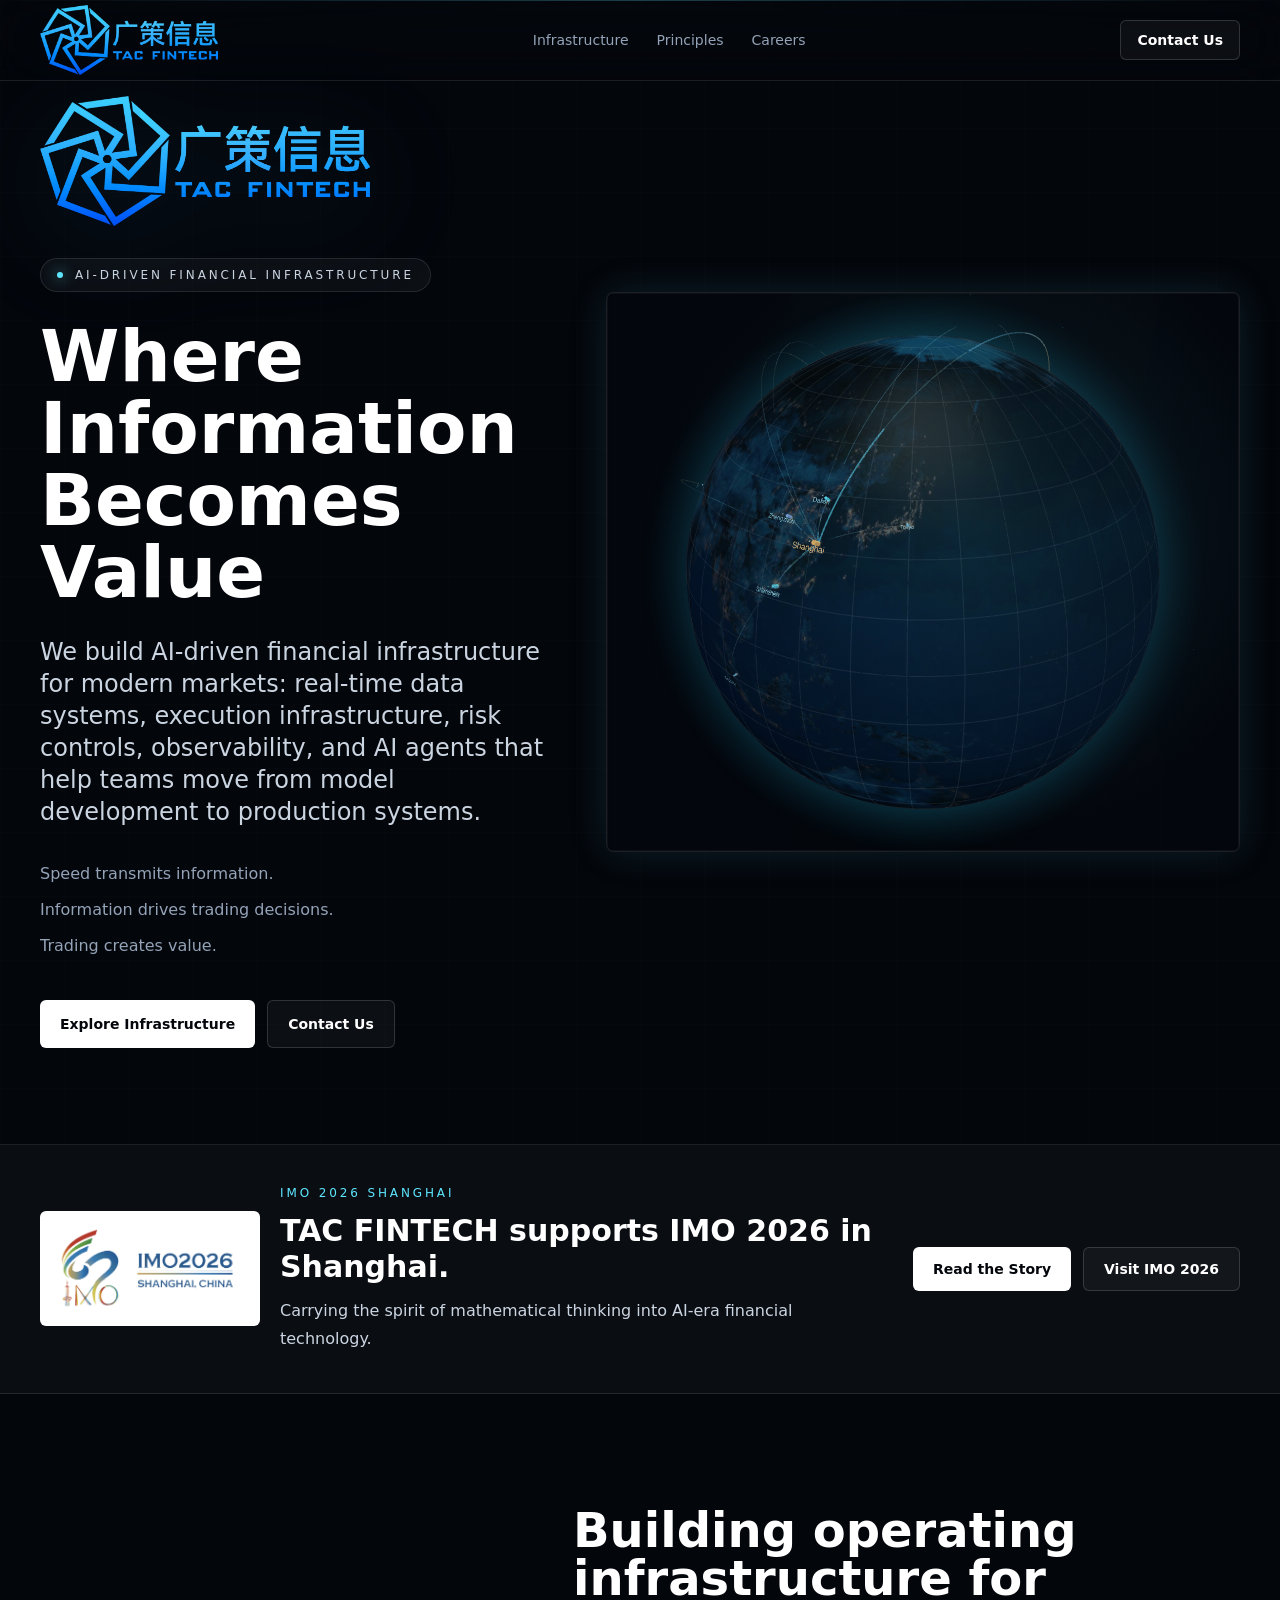
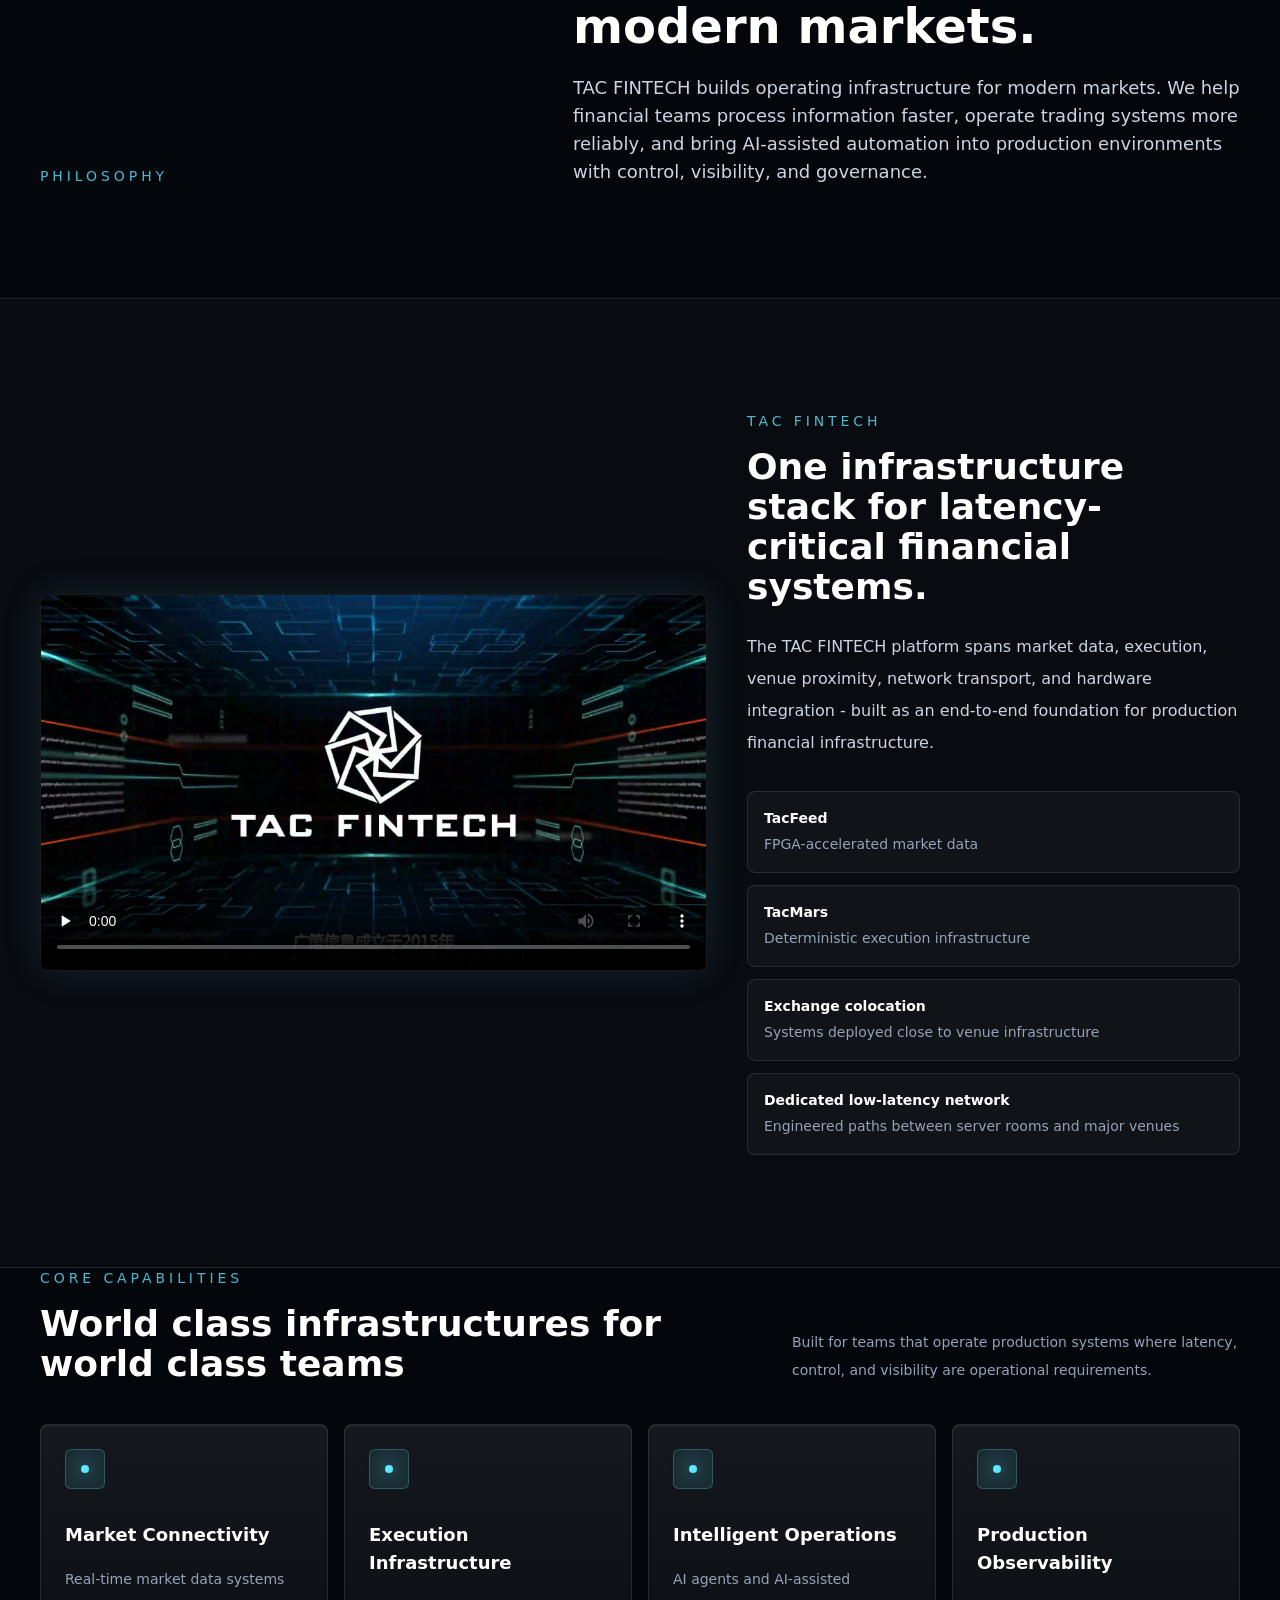
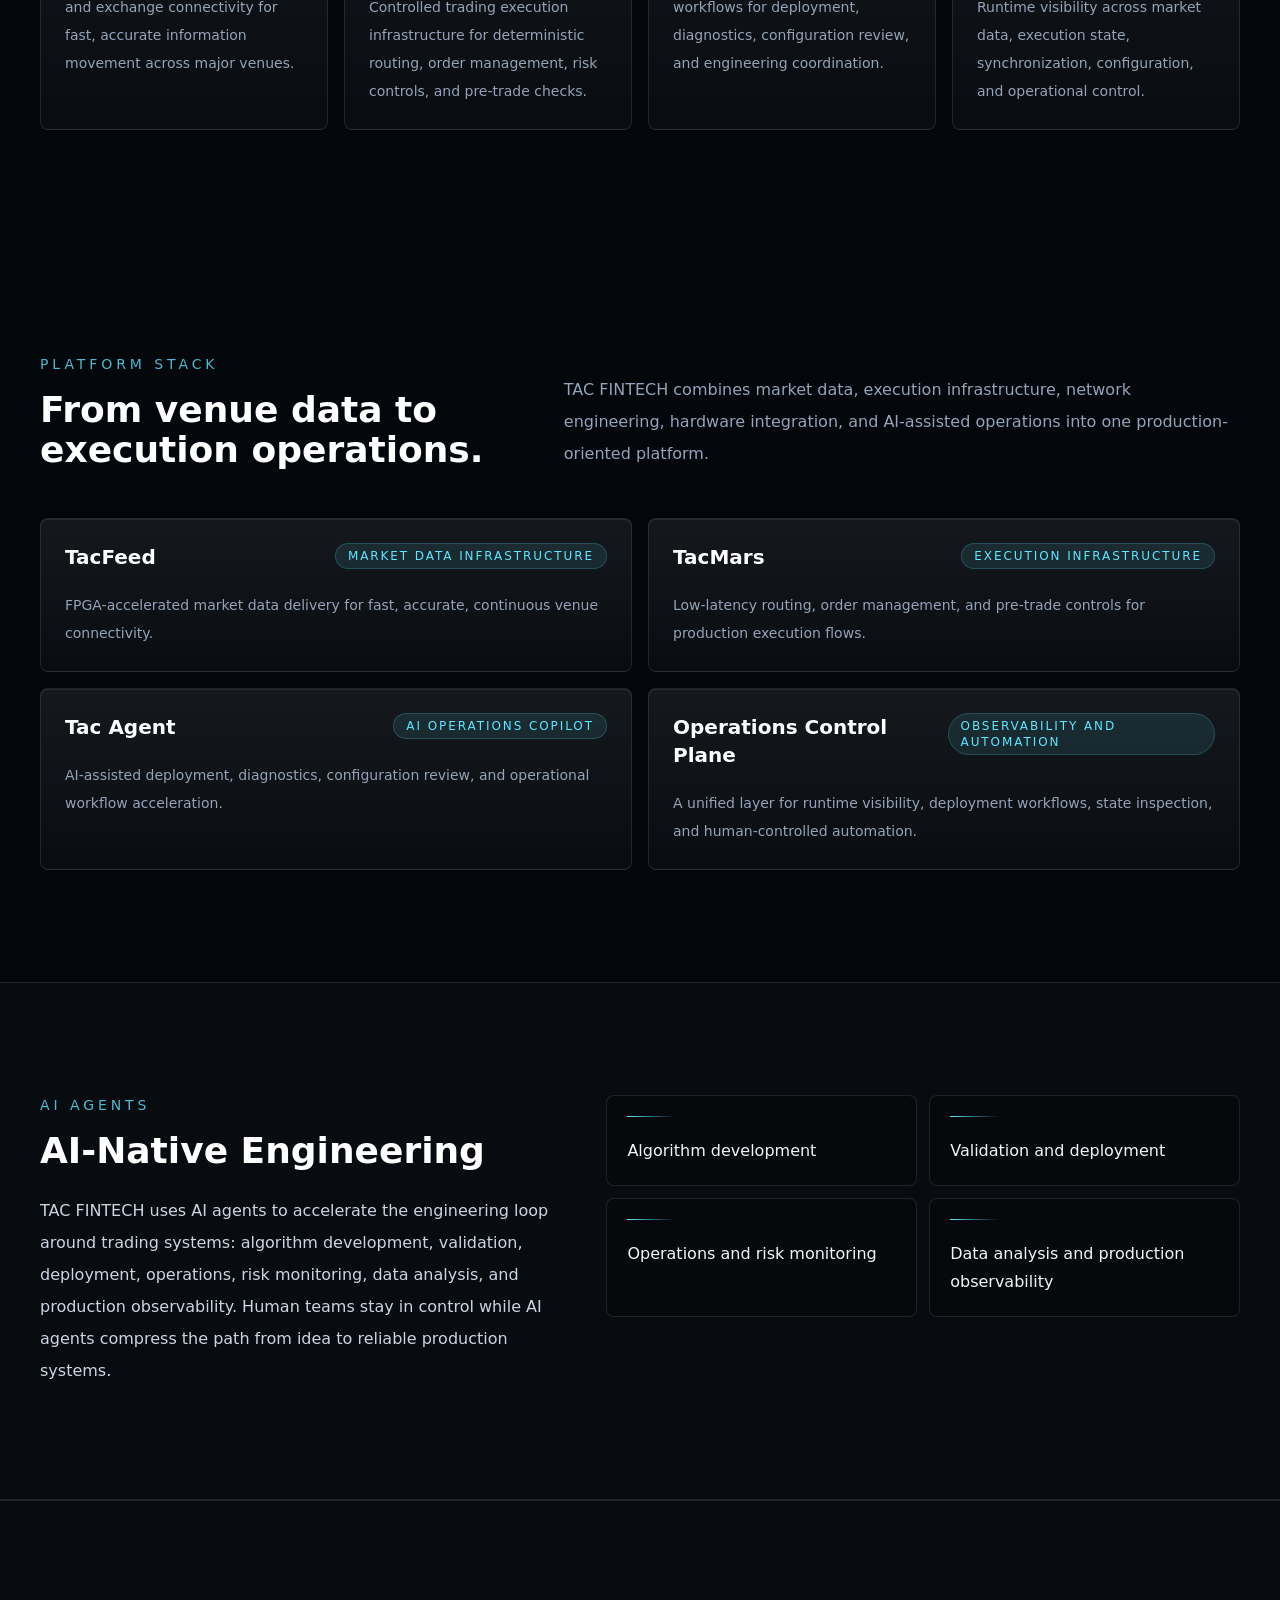
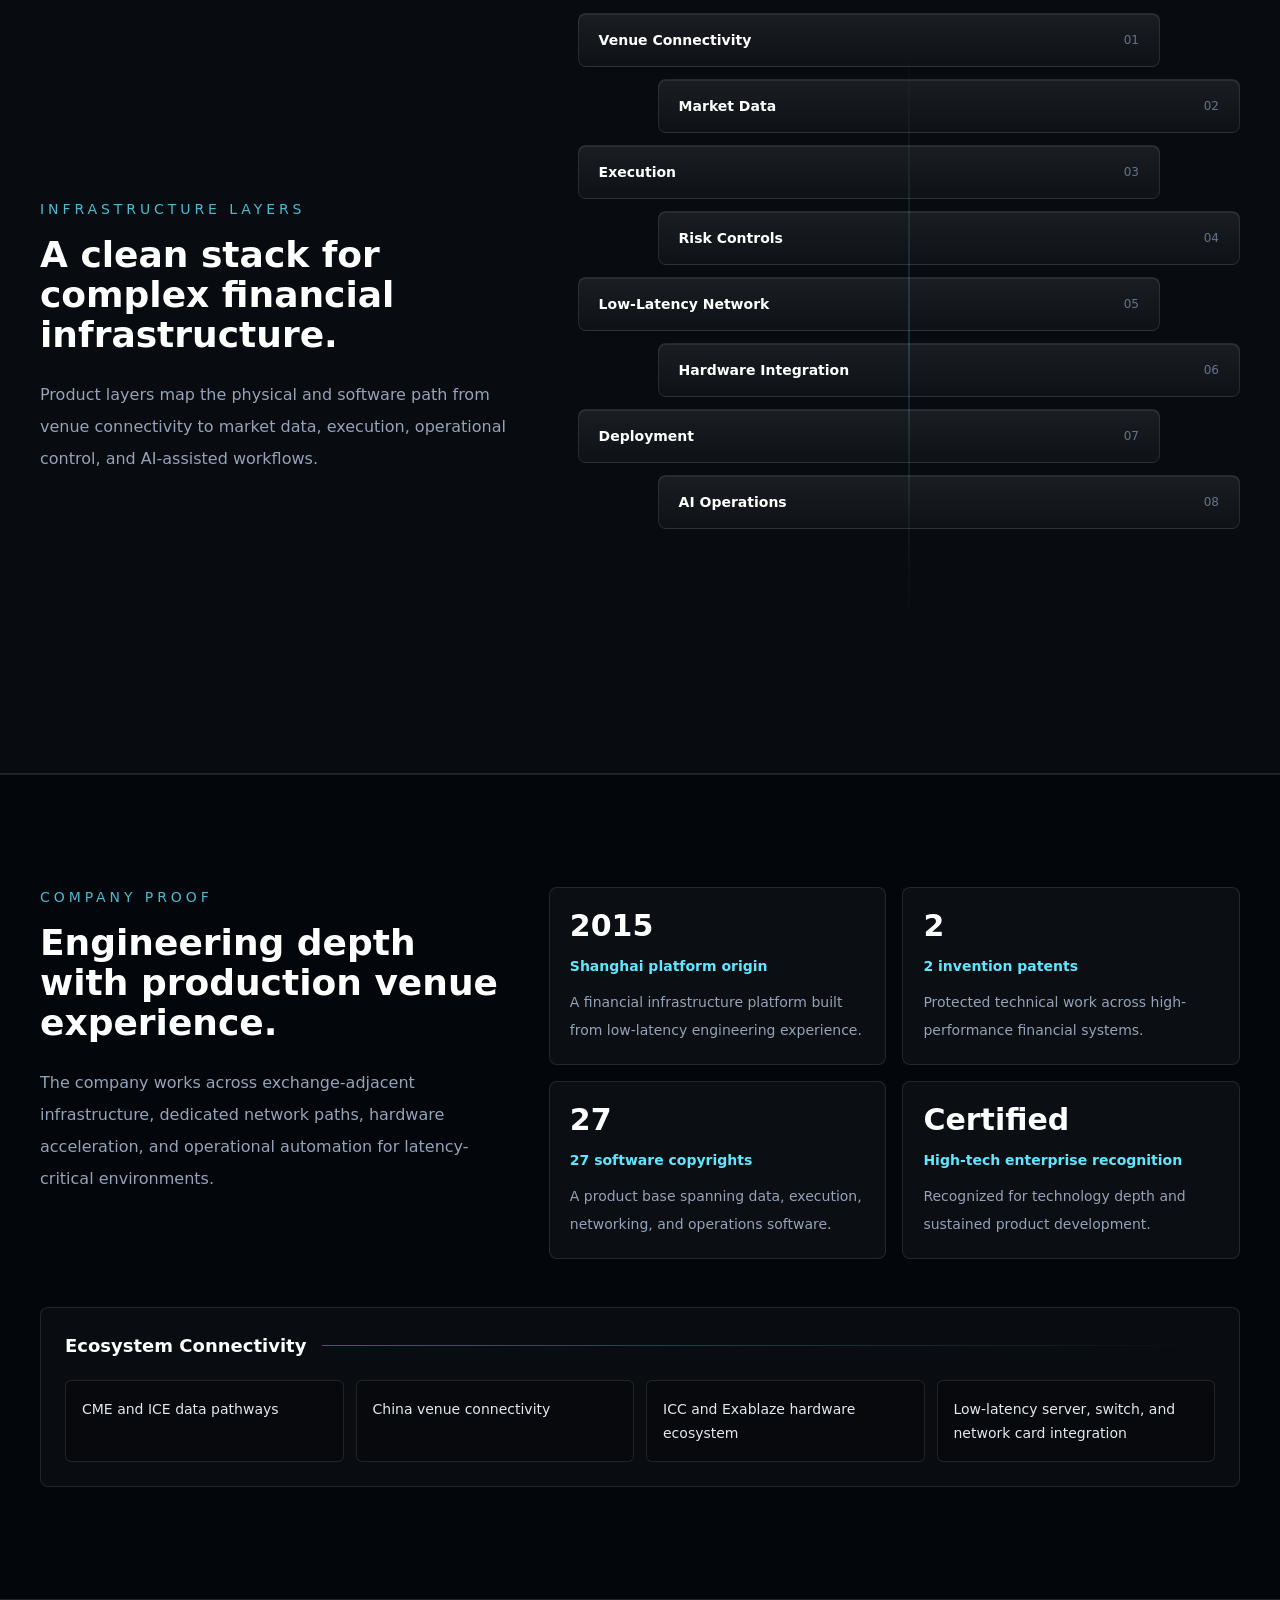
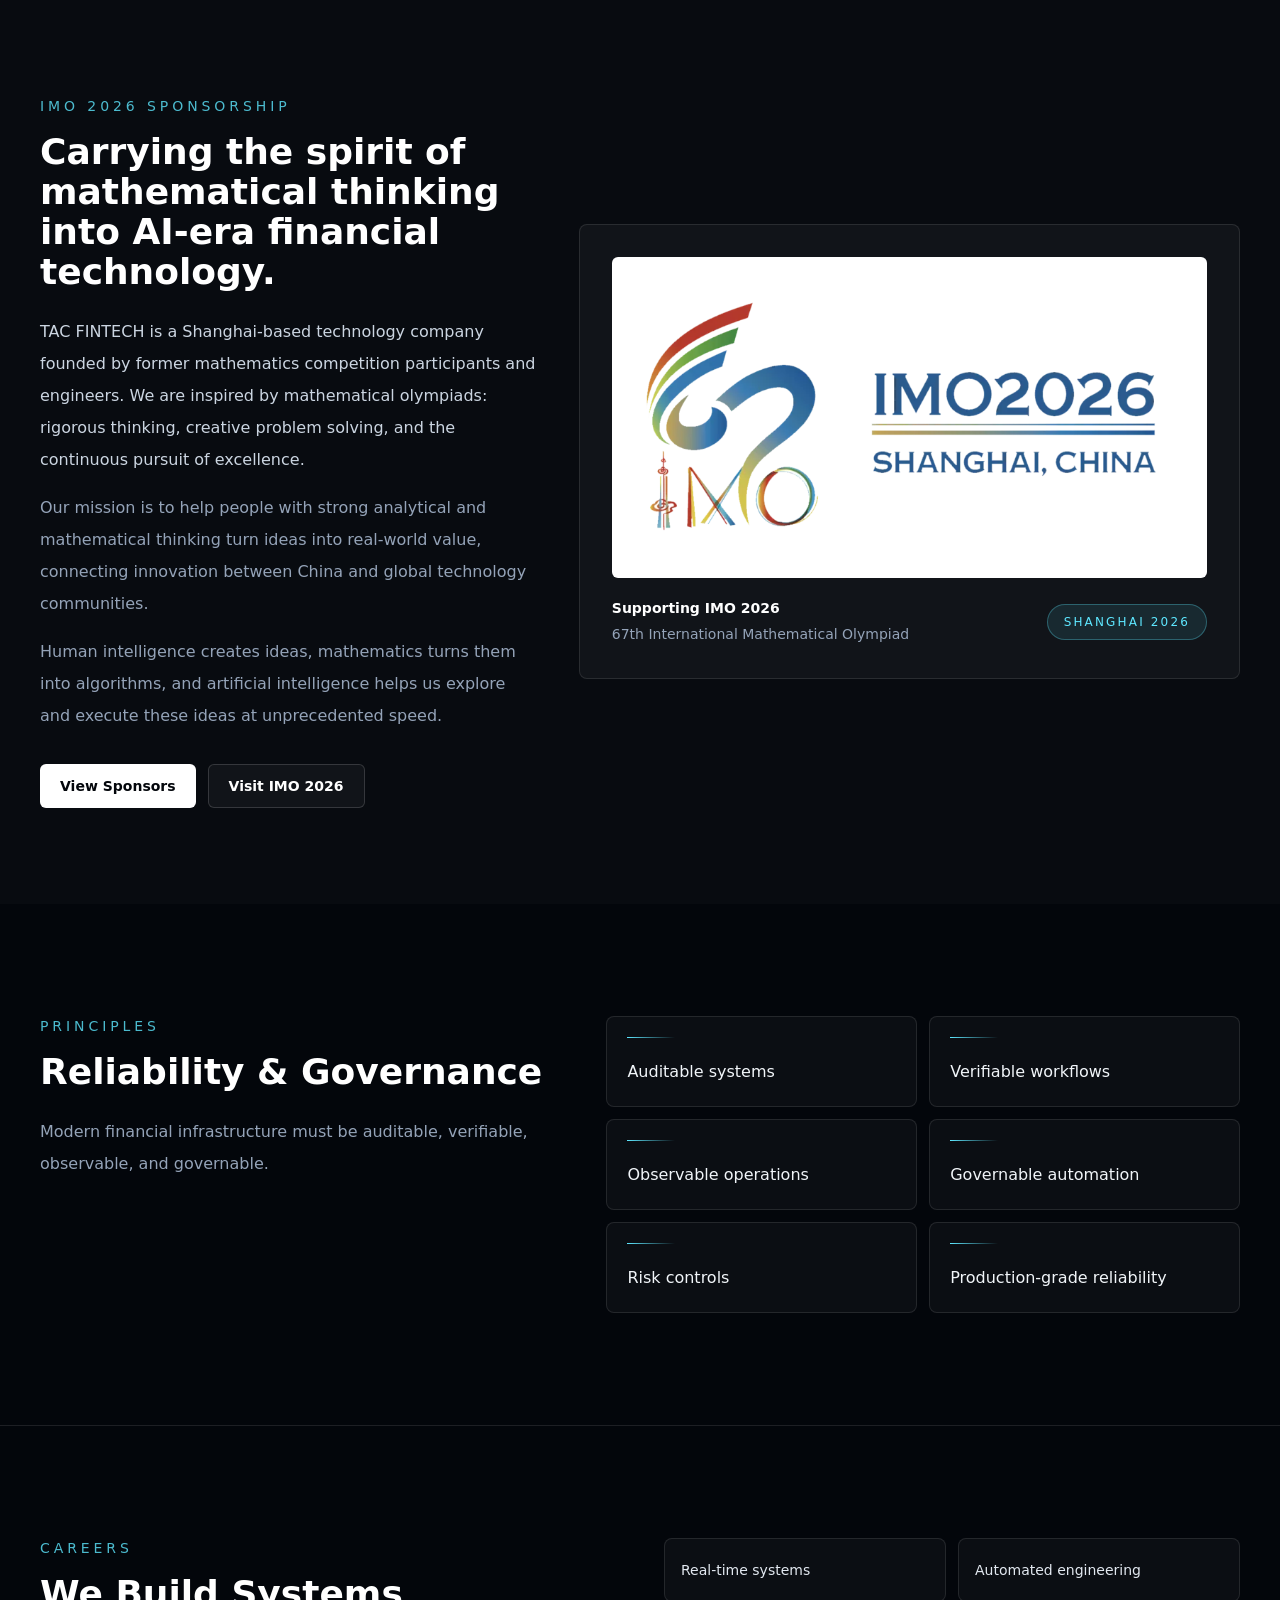
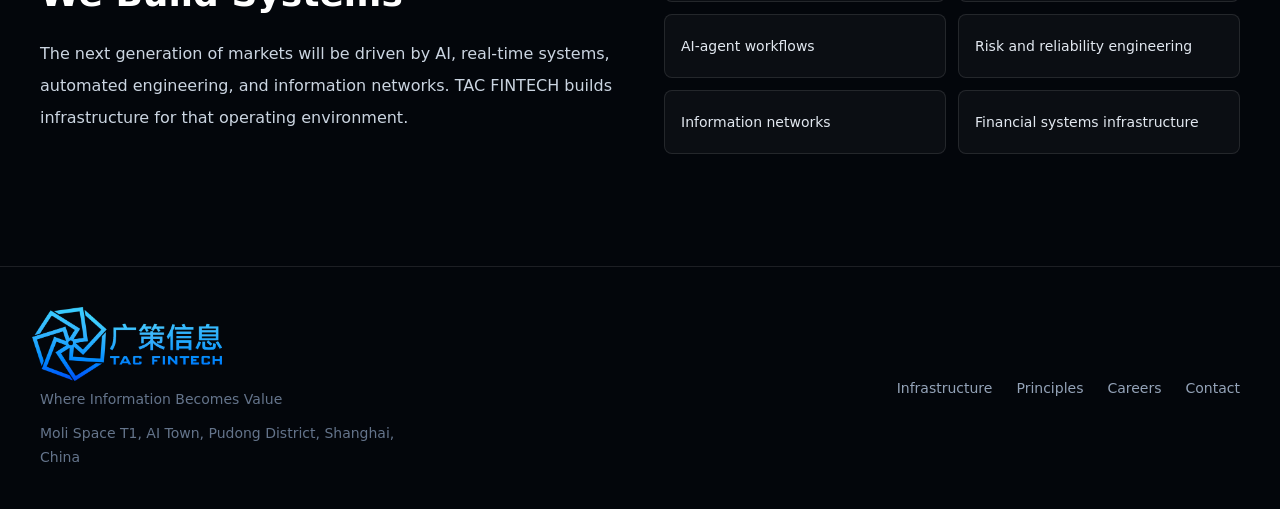
==== commit a2eef7a2: "deploy promoted IMO 2026 sponsorship highlight Source branch: codex/site-performance-logo-optimizati" ====
--- a/index.html
+++ b/index.html
@@ -1 +1 @@
-<!DOCTYPE html><html lang="en"><head><meta charSet="utf-8"/><meta name="viewport" content="width=device-width, initial-scale=1"/><link rel="preload" href="/brand/tactech-logo-plus-chinese-metal-blue-center-clear.webp" as="image"/><link rel="stylesheet" href="/_next/static/chunks/0_dk3xl8~uh87.css" data-precedence="next"/><link rel="preload" as="script" fetchPriority="low" href="/_next/static/chunks/0ht900cau6_ur.js"/><script src="/_next/static/chunks/021l9jwjrzakt.js" async=""></script><script src="/_next/static/chunks/07lhk_q6pmm3r.js" async=""></script><script src="/_next/static/chunks/turbopack-0q7-i5tv5wkjl.js" async=""></script><script src="/_next/static/chunks/0dbhjjzl8qfwv.js" async=""></script><script src="/_next/static/chunks/0-xg78-jc3qsx.js" async=""></script><script src="/_next/static/chunks/0ml7h3_i5wxzc.js" async=""></script><title>TAC FINTECH | Where Information Becomes Value</title><meta name="description" content="Mission-critical trading infrastructure for modern financial systems, spanning low-latency execution, operational automation, monitoring, deployment, and observability."/><meta name="keywords" content="financial infrastructure,low-latency execution infrastructure,operational automation,production observability,exchange-grade engineering"/><meta property="og:title" content="TAC FINTECH | Where Information Becomes Value"/><meta property="og:description" content="Intelligent infrastructure for modern financial systems with exchange-grade reliability, observability, and AI-assisted operations."/><meta property="og:image" content="https://www.tacfintech.cn/brand/tacfintech-og-image.png"/><meta property="og:image:width" content="1200"/><meta property="og:image:height" content="630"/><meta property="og:image:alt" content="TAC FINTECH social preview"/><meta property="og:type" content="website"/><meta name="twitter:card" content="summary_large_image"/><meta name="twitter:title" content="TAC FINTECH | Where Information Becomes Value"/><meta name="twitter:description" content="Intelligent infrastructure for modern financial systems with exchange-grade reliability, observability, and AI-assisted operations."/><meta name="twitter:image" content="https://www.tacfintech.cn/brand/tacfintech-og-image.png"/><link rel="icon" href="/icon.svg?icon.0oqzwgxzv76fp.svg" sizes="any" type="image/svg+xml"/><script src="/_next/static/chunks/03~yq9q893hmn.js" noModule=""></script></head><body><div hidden=""><!--$--><!--/$--></div><main class="min-h-screen overflow-hidden bg-graphite-950 text-white"><header class="fixed inset-x-0 top-0 z-50 border-b border-white/10 bg-graphite-950/72 px-4 backdrop-blur-xl sm:px-6 lg:px-10"><div class="flex h-20 w-full max-w-[342px] items-center justify-between gap-4 sm:mx-auto sm:max-w-7xl"><a href="#" aria-label="TAC FINTECH home" class="shrink-0 transition hover:opacity-85 focus:outline-none focus:ring-2 focus:ring-signal-cyan focus:ring-offset-2 focus:ring-offset-graphite-950"><img src="/brand/tactech-logo-plus-chinese-metal-blue-center-clear.webp" alt="TAC FINTECH metal-blue logo with Chinese wordmark" width="1200" height="471" loading="eager" decoding="async" class="h-auto w-[150px] sm:w-[178px] select-none "/></a><nav aria-label="Primary navigation" class="hidden items-center gap-7 text-sm font-medium text-slate-400 md:flex"><a href="#infrastructure" class="transition hover:text-signal-cyan">Infrastructure</a><a href="#principles" class="transition hover:text-signal-cyan">Principles</a><a href="#careers" class="transition hover:text-signal-cyan">Careers</a></nav><a href="#contact" class="inline-flex min-h-10 items-center justify-center rounded-md border border-white/15 bg-white/[0.04] px-4 py-2 text-sm font-semibold text-white transition hover:border-signal-cyan/60 hover:bg-signal-cyan/10 focus:outline-none focus:ring-2 focus:ring-signal-cyan focus:ring-offset-2 focus:ring-offset-graphite-950">Contact Us</a></div></header><section class="relative min-h-[92vh] overflow-hidden border-b border-white/10" aria-labelledby="hero-title"><div class="absolute inset-0 bg-[linear-gradient(rgba(255,255,255,0.035)_1px,transparent_1px),linear-gradient(90deg,rgba(255,255,255,0.035)_1px,transparent_1px)] bg-[size:64px_64px] opacity-30"></div><div class="absolute inset-x-0 top-0 h-px bg-gradient-to-r from-transparent via-signal-cyan/50 to-transparent"></div><div class="relative mx-auto grid min-h-[92vh] max-w-7xl items-center gap-12 px-6 py-24 sm:px-8 lg:grid-cols-[0.9fr_1.1fr] lg:px-10"><div class="min-w-0 w-full max-w-[342px] sm:max-w-3xl" style="opacity:0;transform:translateY(18px)"><img src="/brand/tactech-logo-plus-chinese-metal-blue-center-clear.webp" alt="TAC FINTECH metal-blue logo with Chinese wordmark" width="1200" height="471" loading="eager" decoding="async" class="h-auto w-[260px] sm:w-[330px] select-none hidden sm:block mb-8 drop-shadow-[0_22px_55px_rgba(66,153,225,0.18)]"/><div class="mb-7 inline-flex max-w-full items-center gap-2 rounded-full border border-white/10 bg-white/[0.04] px-3 py-2 text-[10px] font-medium uppercase tracking-[0.14em] text-slate-300 sm:gap-3 sm:px-4 sm:text-xs sm:tracking-[0.24em]"><span class="h-1.5 w-1.5 rounded-full bg-signal-cyan shadow-[0_0_14px_rgba(94,231,255,0.9)]"></span><span class="sm:hidden">AI-Driven Infrastructure</span><span class="hidden sm:inline">AI-Driven Financial Infrastructure</span></div><h1 id="hero-title" class="max-w-full text-4xl font-semibold leading-[1.04] tracking-normal text-white sm:max-w-4xl sm:text-6xl lg:text-7xl">Where Information Becomes Value</h1><p class="mt-7 max-w-full text-xl leading-8 text-slate-300 sm:max-w-2xl sm:text-2xl">We build AI-driven financial infrastructure for modern markets: real-time data systems, execution infrastructure, risk controls, observability, and AI agents that help teams move from model development to production systems.</p><div class="relative mt-8 w-full max-w-full overflow-hidden rounded-lg border border-white/10 bg-graphite-900/70 p-4 shadow-glow backdrop-blur-xl lg:hidden" aria-label="Exchange colocation map"><div class="absolute inset-0 bg-[linear-gradient(rgba(94,231,255,0.055)_1px,transparent_1px),linear-gradient(90deg,rgba(94,231,255,0.045)_1px,transparent_1px)] bg-[size:34px_34px]"></div><div class="absolute inset-0 bg-[radial-gradient(circle_at_58%_36%,rgba(94,231,255,0.18),transparent_13rem)]"></div><div class="relative flex min-w-0 items-center justify-between gap-3"><div class="min-w-0"><p class="text-[10px] font-medium uppercase tracking-[0.16em] text-signal-cyan sm:tracking-[0.24em]">Exchange colocation map</p><p class="mt-1 text-sm font-semibold text-white">Dedicated route control</p></div><button type="button" aria-expanded="false" aria-controls="mobile-global-flow-panel" class="rounded-full border border-signal-cyan/30 bg-signal-cyan/10 px-3 py-1 text-[10px] font-medium uppercase tracking-[0.16em] text-signal-cyan transition hover:border-signal-cyan/60 hover:bg-signal-cyan/15 focus:outline-none focus:ring-2 focus:ring-signal-cyan focus:ring-offset-2 focus:ring-offset-graphite-950">View global flow</button></div><div class="relative mt-4 h-[230px]"><svg class="absolute inset-0 h-full w-full" viewBox="0 0 390 230" role="img" aria-label="Dedicated route between exchange colocation venues" preserveAspectRatio="xMidYMid meet"><defs><linearGradient id="mobileRoute" x1="0" x2="1" y1="0" y2="1"><stop offset="0%" stop-color="#5ee7ff" stop-opacity="0.12"></stop><stop offset="45%" stop-color="#5ee7ff" stop-opacity="0.82"></stop><stop offset="100%" stop-color="#2f7dff" stop-opacity="0.28"></stop></linearGradient><radialGradient id="coloMarker"><stop offset="0%" stop-color="#ffd58a"></stop><stop offset="52%" stop-color="#ff9a24"></stop><stop offset="100%" stop-color="#ff6b00" stop-opacity="0.1"></stop></radialGradient></defs><path d="M104 58 L140 36 L190 44 L230 32 L284 58 L302 104 L276 160 L226 188 L176 178 L124 196 L88 156 L72 104 Z" fill="rgba(16, 185, 211, 0.09)" stroke="rgba(94, 231, 255, 0.28)" stroke-width="1.4"></path><path d="M126 74 L166 70 L204 92 L248 84 M118 122 L158 116 L204 128 L244 116 M132 164 L182 152 L228 164" fill="none" stroke="rgba(94, 231, 255, 0.16)" stroke-width="1"></path><path d="M244 156 L190 148 L256 96 L318 72" fill="none" stroke="url(#mobileRoute)" stroke-linecap="round" stroke-width="2"></path><path d="M244 156 L318 72" fill="none" stroke="rgba(255,255,255,0.45)" stroke-dasharray="5 7" stroke-linecap="round" stroke-width="1"></path><circle r="4" fill="#5ee7ff" style="offset-path:path(&#x27;M244 156 L190 148 L256 96 L318 72&#x27;);offset-distance:0%"></circle><g><path d="M244 132 L260 156 L244 182 L228 156 Z" fill="url(#coloMarker)"></path><circle cx="244" cy="156" r="26" fill="none" stroke="#ffb020" stroke-opacity="0.34"></circle><circle cx="244" cy="156" r="16" fill="none" stroke="#ffb020" stroke-opacity="0.46"></circle></g><g><circle cx="244" cy="156" r="12" fill="none" stroke="#5ee7ff" stroke-opacity="0.24" opacity="0.36" style="transform-origin:50% 50%;transform:scale(0.85);transform-box:fill-box"></circle><circle cx="244" cy="156" r="4" fill="#e6fbff"></circle></g><g><circle cx="256" cy="96" r="12" fill="none" stroke="#5ee7ff" stroke-opacity="0.24" opacity="0.36" style="transform-origin:50% 50%;transform:scale(0.85);transform-box:fill-box"></circle><circle cx="256" cy="96" r="4" fill="#e6fbff"></circle></g><g><circle cx="190" cy="148" r="12" fill="none" stroke="#5ee7ff" stroke-opacity="0.24" opacity="0.36" style="transform-origin:50% 50%;transform:scale(0.85);transform-box:fill-box"></circle><circle cx="190" cy="148" r="4" fill="#e6fbff"></circle></g><g><circle cx="318" cy="72" r="12" fill="none" stroke="#5ee7ff" stroke-opacity="0.24" opacity="0.36" style="transform-origin:50% 50%;transform:scale(0.85);transform-box:fill-box"></circle><circle cx="318" cy="72" r="4" fill="#e6fbff"></circle></g><path d="M26 36 H82 M26 36 V92 M364 36 H316 M364 36 V84" fill="none" stroke="#5ee7ff" stroke-opacity="0.72" stroke-width="2"></path><path d="M26 196 H88 M26 196 V142 M364 196 H304 M364 196 V142" fill="none" stroke="#5ee7ff" stroke-opacity="0.34" stroke-width="2"></path></svg><div class="absolute bottom-0 left-0 right-0 grid grid-cols-2 gap-2 text-[10px] text-slate-400"><div class="rounded border border-white/10 bg-black/20 px-2 py-1.5">Shanghai</div><div class="rounded border border-white/10 bg-black/20 px-2 py-1.5">Dalian</div><div class="rounded border border-white/10 bg-black/20 px-2 py-1.5">Zhengzhou</div><div class="rounded border border-white/10 bg-black/20 px-2 py-1.5">Global Venues</div></div></div></div><div data-testid="mobile-hero-actions" class="mt-3 grid max-w-full grid-cols-2 gap-3 sm:hidden" aria-label="Mobile hero actions"><a href="#infrastructure" class="inline-flex min-h-11 items-center justify-center rounded-md bg-white px-4 py-2.5 text-sm font-semibold text-graphite-950 transition hover:bg-signal-cyan focus:outline-none focus:ring-2 focus:ring-signal-cyan focus:ring-offset-2 focus:ring-offset-graphite-950">Explore</a><a href="#contact" class="inline-flex min-h-11 items-center justify-center rounded-md border border-white/15 bg-white/[0.04] px-4 py-2.5 text-sm font-semibold text-white transition hover:border-signal-cyan/60 hover:bg-signal-cyan/10 focus:outline-none focus:ring-2 focus:ring-signal-cyan focus:ring-offset-2 focus:ring-offset-graphite-950">Contact</a></div><div class="hidden sm:block mt-8 space-y-2 text-base leading-7 text-slate-400"><p>Speed transmits information.</p><p>Information drives trading decisions.</p><p>Trading creates value.</p></div><div class="mt-10 hidden flex-col gap-3 sm:flex sm:flex-row"><a href="#infrastructure" class="inline-flex min-h-12 items-center justify-center rounded-md bg-white px-5 py-3 text-sm font-semibold text-graphite-950 transition hover:bg-signal-cyan focus:outline-none focus:ring-2 focus:ring-signal-cyan focus:ring-offset-2 focus:ring-offset-graphite-950">Explore Infrastructure</a><a href="#contact" class="inline-flex min-h-12 items-center justify-center rounded-md border border-white/15 bg-white/[0.04] px-5 py-3 text-sm font-semibold text-white transition hover:border-signal-cyan/60 hover:bg-signal-cyan/10 focus:outline-none focus:ring-2 focus:ring-signal-cyan focus:ring-offset-2 focus:ring-offset-graphite-950">Contact Us</a></div></div><div class="hidden lg:block relative min-h-[420px] lg:min-h-[560px]" style="opacity:0;transform:scale(0.96)"></div></div></section><section id="infrastructure" class="mx-auto max-w-7xl px-6 py-20 sm:px-8 lg:px-10 lg:py-28" aria-labelledby="philosophy-title"><div class="grid gap-10 lg:grid-cols-[0.85fr_1.15fr] lg:items-end"><p class="text-sm font-medium uppercase tracking-[0.28em] text-signal-cyan/80">Philosophy</p><div><h2 id="philosophy-title" class="max-w-3xl text-3xl font-semibold tracking-normal text-white sm:text-4xl lg:text-5xl">Building operating infrastructure for modern markets.</h2><p class="mt-6 max-w-3xl text-base leading-8 text-slate-300 sm:text-lg">TAC FINTECH builds operating infrastructure for modern markets. We help financial teams process information faster, operate trading systems more reliably, and bring AI-assisted automation into production environments with control, visibility, and governance.</p></div></div></section><section class="border-y border-white/10 bg-white/[0.018] px-6 py-20 sm:px-8 lg:px-10 lg:py-28" aria-labelledby="video-title"><div class="mx-auto grid max-w-7xl gap-10 lg:grid-cols-[1.15fr_0.85fr] lg:items-center"><div class="overflow-hidden rounded-lg border border-white/10 bg-black shadow-glow" style="opacity:0;transform:translateY(18px)"><video class="aspect-video w-full bg-black object-cover" controls="" playsInline="" preload="none" poster="/media/tacfintech-poster.jpg"><source src="/media/tacfintech-cloudflare.mp4" type="video/mp4"/></video></div><div style="opacity:0;transform:translateY(18px)"><p class="text-sm font-medium uppercase tracking-[0.28em] text-signal-cyan/80">TAC FINTECH</p><h2 id="video-title" class="mt-4 max-w-xl text-3xl font-semibold tracking-normal text-white sm:text-4xl">One infrastructure stack for latency-critical financial systems.</h2><p class="mt-6 max-w-xl text-base leading-8 text-slate-300">The TAC FINTECH platform spans market data, execution, venue proximity, network transport, and hardware integration - built as an end-to-end foundation for production financial infrastructure.</p><div class="mt-8 grid gap-3"><div class="rounded-lg border border-white/10 bg-white/[0.035] px-4 py-4"><div class="text-sm font-semibold text-white">TacFeed</div><div class="mt-1 text-sm leading-6 text-slate-400">FPGA-accelerated market data</div></div><div class="rounded-lg border border-white/10 bg-white/[0.035] px-4 py-4"><div class="text-sm font-semibold text-white">TacMars</div><div class="mt-1 text-sm leading-6 text-slate-400">Deterministic execution infrastructure</div></div><div class="rounded-lg border border-white/10 bg-white/[0.035] px-4 py-4"><div class="text-sm font-semibold text-white">Exchange colocation</div><div class="mt-1 text-sm leading-6 text-slate-400">Systems deployed close to venue infrastructure</div></div><div class="rounded-lg border border-white/10 bg-white/[0.035] px-4 py-4"><div class="text-sm font-semibold text-white">Dedicated low-latency network</div><div class="mt-1 text-sm leading-6 text-slate-400">Engineered paths between server rooms and major venues</div></div></div></div></div></section><section class="mx-auto max-w-7xl px-6 pb-20 sm:px-8 lg:px-10 lg:pb-28" aria-labelledby="capabilities-title"><div class="mb-10 flex flex-col justify-between gap-5 sm:flex-row sm:items-end"><div><p class="text-sm font-medium uppercase tracking-[0.28em] text-signal-cyan/80">Core Capabilities</p><h2 id="capabilities-title" class="mt-4 max-w-2xl text-3xl font-semibold tracking-normal text-white sm:text-4xl">World class infrastructures for world class teams</h2></div><p class="max-w-md text-sm leading-7 text-slate-400">Built for teams that operate production systems where latency, control, and visibility are operational requirements.</p></div><div class="grid gap-4 sm:grid-cols-2 lg:grid-cols-4"><article class="glass-border group rounded-lg p-6 transition duration-300 hover:border-signal-cyan/35 hover:bg-white/[0.07]" style="opacity:0;transform:translateY(18px)"><div class="mb-8 flex h-10 w-10 items-center justify-center rounded-md border border-signal-cyan/25 bg-signal-cyan/10"><span class="h-2 w-2 rounded-full bg-signal-cyan shadow-[0_0_18px_rgba(94,231,255,0.95)]"></span></div><h3 class="text-lg font-semibold text-white">Market Connectivity</h3><p class="mt-4 text-sm leading-7 text-slate-400">Real-time market data systems and exchange connectivity for fast, accurate information movement across major venues.</p></article><article class="glass-border group rounded-lg p-6 transition duration-300 hover:border-signal-cyan/35 hover:bg-white/[0.07]" style="opacity:0;transform:translateY(18px)"><div class="mb-8 flex h-10 w-10 items-center justify-center rounded-md border border-signal-cyan/25 bg-signal-cyan/10"><span class="h-2 w-2 rounded-full bg-signal-cyan shadow-[0_0_18px_rgba(94,231,255,0.95)]"></span></div><h3 class="text-lg font-semibold text-white">Execution Infrastructure</h3><p class="mt-4 text-sm leading-7 text-slate-400">Controlled trading execution infrastructure for deterministic routing, order management, risk controls, and pre-trade checks.</p></article><article class="glass-border group rounded-lg p-6 transition duration-300 hover:border-signal-cyan/35 hover:bg-white/[0.07]" style="opacity:0;transform:translateY(18px)"><div class="mb-8 flex h-10 w-10 items-center justify-center rounded-md border border-signal-cyan/25 bg-signal-cyan/10"><span class="h-2 w-2 rounded-full bg-signal-cyan shadow-[0_0_18px_rgba(94,231,255,0.95)]"></span></div><h3 class="text-lg font-semibold text-white">Intelligent Operations</h3><p class="mt-4 text-sm leading-7 text-slate-400">AI agents and AI-assisted workflows for deployment, diagnostics, configuration review, and engineering coordination.</p></article><article class="glass-border group rounded-lg p-6 transition duration-300 hover:border-signal-cyan/35 hover:bg-white/[0.07]" style="opacity:0;transform:translateY(18px)"><div class="mb-8 flex h-10 w-10 items-center justify-center rounded-md border border-signal-cyan/25 bg-signal-cyan/10"><span class="h-2 w-2 rounded-full bg-signal-cyan shadow-[0_0_18px_rgba(94,231,255,0.95)]"></span></div><h3 class="text-lg font-semibold text-white">Production Observability</h3><p class="mt-4 text-sm leading-7 text-slate-400">Runtime visibility across market data, execution state, synchronization, configuration, and operational control.</p></article></div></section><section class="mx-auto max-w-7xl px-6 py-20 sm:px-8 lg:px-10 lg:py-28" aria-labelledby="product-stack-title"><div class="mb-12 grid gap-6 lg:grid-cols-[0.85fr_1.15fr] lg:items-end"><div><p class="text-sm font-medium uppercase tracking-[0.28em] text-signal-cyan/80">Platform Stack</p><h2 id="product-stack-title" class="mt-4 max-w-2xl text-3xl font-semibold tracking-normal text-white sm:text-4xl">From venue data to execution operations.</h2></div><p class="max-w-2xl text-base leading-8 text-slate-400">TAC FINTECH combines market data, execution infrastructure, network engineering, hardware integration, and AI-assisted operations into one production-oriented platform.</p></div><div class="grid gap-4 md:grid-cols-2"><article class="glass-border rounded-lg p-6" style="opacity:0;transform:translateY(16px)"><div class="flex flex-col gap-3 sm:flex-row sm:items-start sm:justify-between"><h3 class="text-xl font-semibold text-white">TacFeed</h3><span class="rounded-full border border-signal-cyan/20 bg-signal-cyan/10 px-3 py-1 text-xs font-medium uppercase tracking-[0.16em] text-signal-cyan">Market Data Infrastructure</span></div><p class="mt-5 text-sm leading-7 text-slate-400">FPGA-accelerated market data delivery for fast, accurate, continuous venue connectivity.</p></article><article class="glass-border rounded-lg p-6" style="opacity:0;transform:translateY(16px)"><div class="flex flex-col gap-3 sm:flex-row sm:items-start sm:justify-between"><h3 class="text-xl font-semibold text-white">TacMars</h3><span class="rounded-full border border-signal-cyan/20 bg-signal-cyan/10 px-3 py-1 text-xs font-medium uppercase tracking-[0.16em] text-signal-cyan">Execution Infrastructure</span></div><p class="mt-5 text-sm leading-7 text-slate-400">Low-latency routing, order management, and pre-trade controls for production execution flows.</p></article><article class="glass-border rounded-lg p-6" style="opacity:0;transform:translateY(16px)"><div class="flex flex-col gap-3 sm:flex-row sm:items-start sm:justify-between"><h3 class="text-xl font-semibold text-white">Tac Agent</h3><span class="rounded-full border border-signal-cyan/20 bg-signal-cyan/10 px-3 py-1 text-xs font-medium uppercase tracking-[0.16em] text-signal-cyan">AI Operations Copilot</span></div><p class="mt-5 text-sm leading-7 text-slate-400">AI-assisted deployment, diagnostics, configuration review, and operational workflow acceleration.</p></article><article class="glass-border rounded-lg p-6" style="opacity:0;transform:translateY(16px)"><div class="flex flex-col gap-3 sm:flex-row sm:items-start sm:justify-between"><h3 class="text-xl font-semibold text-white">Operations Control Plane</h3><span class="rounded-full border border-signal-cyan/20 bg-signal-cyan/10 px-3 py-1 text-xs font-medium uppercase tracking-[0.16em] text-signal-cyan">Observability And Automation</span></div><p class="mt-5 text-sm leading-7 text-slate-400">A unified layer for runtime visibility, deployment workflows, state inspection, and human-controlled automation.</p></article></div></section><section class="border-y border-white/10 bg-white/[0.02] px-6 py-20 sm:px-8 lg:px-10 lg:py-28" aria-labelledby="ai-native-engineering-title"><div class="mx-auto grid max-w-7xl gap-12 lg:grid-cols-[0.9fr_1.1fr] lg:items-start"><div><p class="text-sm font-medium uppercase tracking-[0.28em] text-signal-cyan/80">AI Agents</p><h2 id="ai-native-engineering-title" class="mt-4 max-w-xl text-3xl font-semibold tracking-normal text-white sm:text-4xl">AI-Native Engineering</h2><p class="mt-6 max-w-2xl text-base leading-8 text-slate-300">TAC FINTECH uses AI agents to accelerate the engineering loop around trading systems: algorithm development, validation, deployment, operations, risk monitoring, data analysis, and production observability. Human teams stay in control while AI agents compress the path from idea to reliable production systems.</p></div><div class="grid gap-3 sm:grid-cols-2"><div class="rounded-lg border border-white/10 bg-black/20 p-5" style="opacity:0;transform:translateY(12px)"><div class="mb-5 h-px w-12 bg-gradient-to-r from-signal-cyan to-transparent"></div><p class="text-base font-medium leading-7 text-slate-100">Algorithm development</p></div><div class="rounded-lg border border-white/10 bg-black/20 p-5" style="opacity:0;transform:translateY(12px)"><div class="mb-5 h-px w-12 bg-gradient-to-r from-signal-cyan to-transparent"></div><p class="text-base font-medium leading-7 text-slate-100">Validation and deployment</p></div><div class="rounded-lg border border-white/10 bg-black/20 p-5" style="opacity:0;transform:translateY(12px)"><div class="mb-5 h-px w-12 bg-gradient-to-r from-signal-cyan to-transparent"></div><p class="text-base font-medium leading-7 text-slate-100">Operations and risk monitoring</p></div><div class="rounded-lg border border-white/10 bg-black/20 p-5" style="opacity:0;transform:translateY(12px)"><div class="mb-5 h-px w-12 bg-gradient-to-r from-signal-cyan to-transparent"></div><p class="text-base font-medium leading-7 text-slate-100">Data analysis and production observability</p></div></div></div></section><section class="border-y border-white/10 bg-white/[0.02] px-6 py-20 sm:px-8 lg:px-10 lg:py-28" aria-labelledby="layers-title"><div class="mx-auto max-w-7xl"><div class="grid gap-12 lg:grid-cols-[0.85fr_1.15fr] lg:items-center"><div><p class="text-sm font-medium uppercase tracking-[0.28em] text-signal-cyan/80">Infrastructure Layers</p><h2 id="layers-title" class="mt-4 max-w-xl text-3xl font-semibold tracking-normal text-white sm:text-4xl">A clean stack for complex financial infrastructure.</h2><p class="mt-6 max-w-xl text-base leading-8 text-slate-400">Product layers map the physical and software path from venue connectivity to market data, execution, operational control, and AI-assisted workflows.</p></div><div class="relative"><div class="absolute inset-y-8 left-1/2 w-px -translate-x-1/2 bg-gradient-to-b from-transparent via-signal-cyan/35 to-transparent"></div><div class="grid gap-3"><div class="glass-border relative rounded-lg px-5 py-4 mr-8 sm:mr-20" style="opacity:0;transform:translateX(-18px)"><div class="flex items-center justify-between gap-4"><span class="text-sm font-semibold text-white">Venue Connectivity</span><span class="text-xs tabular-nums text-slate-500">01</span></div></div><div class="glass-border relative rounded-lg px-5 py-4 ml-8 sm:ml-20" style="opacity:0;transform:translateX(18px)"><div class="flex items-center justify-between gap-4"><span class="text-sm font-semibold text-white">Market Data</span><span class="text-xs tabular-nums text-slate-500">02</span></div></div><div class="glass-border relative rounded-lg px-5 py-4 mr-8 sm:mr-20" style="opacity:0;transform:translateX(-18px)"><div class="flex items-center justify-between gap-4"><span class="text-sm font-semibold text-white">Execution</span><span class="text-xs tabular-nums text-slate-500">03</span></div></div><div class="glass-border relative rounded-lg px-5 py-4 ml-8 sm:ml-20" style="opacity:0;transform:translateX(18px)"><div class="flex items-center justify-between gap-4"><span class="text-sm font-semibold text-white">Risk Controls</span><span class="text-xs tabular-nums text-slate-500">04</span></div></div><div class="glass-border relative rounded-lg px-5 py-4 mr-8 sm:mr-20" style="opacity:0;transform:translateX(-18px)"><div class="flex items-center justify-between gap-4"><span class="text-sm font-semibold text-white">Low-Latency Network</span><span class="text-xs tabular-nums text-slate-500">05</span></div></div><div class="glass-border relative rounded-lg px-5 py-4 ml-8 sm:ml-20" style="opacity:0;transform:translateX(18px)"><div class="flex items-center justify-between gap-4"><span class="text-sm font-semibold text-white">Hardware Integration</span><span class="text-xs tabular-nums text-slate-500">06</span></div></div><div class="glass-border relative rounded-lg px-5 py-4 mr-8 sm:mr-20" style="opacity:0;transform:translateX(-18px)"><div class="flex items-center justify-between gap-4"><span class="text-sm font-semibold text-white">Deployment</span><span class="text-xs tabular-nums text-slate-500">07</span></div></div><div class="glass-border relative rounded-lg px-5 py-4 ml-8 sm:ml-20" style="opacity:0;transform:translateX(18px)"><div class="flex items-center justify-between gap-4"><span class="text-sm font-semibold text-white">AI Operations</span><span class="text-xs tabular-nums text-slate-500">08</span></div></div><div class="glass-border relative rounded-lg px-5 py-4 mr-8 sm:mr-20" style="opacity:0;transform:translateX(-18px)"><div class="flex items-center justify-between gap-4"><span class="text-sm font-semibold text-white">Observability</span><span class="text-xs tabular-nums text-slate-500">09</span></div></div><div class="glass-border relative rounded-lg px-5 py-4 ml-8 sm:ml-20" style="opacity:0;transform:translateX(18px)"><div class="flex items-center justify-between gap-4"><span class="text-sm font-semibold text-white">Operational Intelligence</span><span class="text-xs tabular-nums text-slate-500">10</span></div></div></div></div></div></div></section><section class="border-t border-white/10 px-6 py-20 sm:px-8 lg:px-10 lg:py-28" aria-labelledby="proof-title"><div class="mx-auto max-w-7xl"><div class="grid gap-12 lg:grid-cols-[0.8fr_1.2fr]"><div><p class="text-sm font-medium uppercase tracking-[0.28em] text-signal-cyan/80">Company Proof</p><h2 id="proof-title" class="mt-4 max-w-xl text-3xl font-semibold tracking-normal text-white sm:text-4xl">Engineering depth with production venue experience.</h2><p class="mt-6 max-w-xl text-base leading-8 text-slate-400">The company works across exchange-adjacent infrastructure, dedicated network paths, hardware acceleration, and operational automation for latency-critical environments.</p></div><div class="grid gap-4 sm:grid-cols-2"><article class="rounded-lg border border-white/10 bg-white/[0.035] p-5" style="opacity:0;transform:translateY(14px)"><div class="text-3xl font-semibold text-white">2015</div><div class="mt-3 text-sm font-semibold text-signal-cyan">Shanghai platform origin</div><p class="mt-3 text-sm leading-7 text-slate-400">A financial infrastructure platform built from low-latency engineering experience.</p></article><article class="rounded-lg border border-white/10 bg-white/[0.035] p-5" style="opacity:0;transform:translateY(14px)"><div class="text-3xl font-semibold text-white">2</div><div class="mt-3 text-sm font-semibold text-signal-cyan">2 invention patents</div><p class="mt-3 text-sm leading-7 text-slate-400">Protected technical work across high-performance financial systems.</p></article><article class="rounded-lg border border-white/10 bg-white/[0.035] p-5" style="opacity:0;transform:translateY(14px)"><div class="text-3xl font-semibold text-white">27</div><div class="mt-3 text-sm font-semibold text-signal-cyan">27 software copyrights</div><p class="mt-3 text-sm leading-7 text-slate-400">A product base spanning data, execution, networking, and operations software.</p></article><article class="rounded-lg border border-white/10 bg-white/[0.035] p-5" style="opacity:0;transform:translateY(14px)"><div class="text-3xl font-semibold text-white">Certified</div><div class="mt-3 text-sm font-semibold text-signal-cyan">High-tech enterprise recognition</div><p class="mt-3 text-sm leading-7 text-slate-400">Recognized for technology depth and sustained product development.</p></article></div></div><div class="mt-12 rounded-lg border border-white/10 bg-white/[0.026] p-5 sm:p-6"><div class="mb-5 flex items-center justify-between gap-4"><h3 class="text-lg font-semibold text-white">Ecosystem Connectivity</h3><span class="h-px flex-1 bg-gradient-to-r from-signal-cyan/40 to-transparent"></span></div><div class="grid gap-3 sm:grid-cols-2 lg:grid-cols-4"><div class="rounded-md border border-white/10 bg-black/20 px-4 py-4 text-sm font-medium leading-6 text-slate-200">CME and ICE data pathways</div><div class="rounded-md border border-white/10 bg-black/20 px-4 py-4 text-sm font-medium leading-6 text-slate-200">China venue connectivity</div><div class="rounded-md border border-white/10 bg-black/20 px-4 py-4 text-sm font-medium leading-6 text-slate-200">ICC and Exablaze hardware ecosystem</div><div class="rounded-md border border-white/10 bg-black/20 px-4 py-4 text-sm font-medium leading-6 text-slate-200">Low-latency server, switch, and network card integration</div></div></div></div></section><section class="border-t border-white/10 bg-white/[0.018] px-6 py-20 sm:px-8 lg:px-10 lg:py-24" aria-labelledby="imo-sponsorship-title"><div class="mx-auto grid max-w-7xl gap-10 lg:grid-cols-[0.86fr_1.14fr] lg:items-center"><div><p class="text-sm font-medium uppercase tracking-[0.28em] text-signal-cyan/80">IMO 2026 Sponsorship</p><h2 id="imo-sponsorship-title" class="mt-4 max-w-2xl text-3xl font-semibold tracking-normal text-white sm:text-4xl">Carrying the spirit of mathematical thinking into AI-era financial technology.</h2><p class="mt-6 max-w-2xl text-base leading-8 text-slate-300">TAC FINTECH is a Shanghai-based technology company founded by former mathematics competition participants and engineers. We are inspired by mathematical olympiads: rigorous thinking, creative problem solving, and the continuous pursuit of excellence.</p><p class="mt-4 max-w-2xl text-base leading-8 text-slate-400">Our mission is to help people with strong analytical and mathematical thinking turn ideas into real-world value, connecting innovation between China and global technology communities.</p><p class="mt-4 max-w-2xl text-base leading-8 text-slate-400">Human intelligence creates ideas, mathematics turns them into algorithms, and artificial intelligence helps us explore and execute these ideas at unprecedented speed.</p><div class="mt-8 flex flex-col gap-3 sm:flex-row"><a href="https://www.imo2026.com/Sponsors.htm" target="_blank" rel="noreferrer" class="inline-flex min-h-11 items-center justify-center rounded-md bg-white px-5 py-2.5 text-sm font-semibold text-graphite-950 transition hover:bg-signal-cyan focus:outline-none focus:ring-2 focus:ring-signal-cyan focus:ring-offset-2 focus:ring-offset-graphite-950">View Sponsors</a><a href="https://www.imo2026.com/index.htm" target="_blank" rel="noreferrer" class="inline-flex min-h-11 items-center justify-center rounded-md border border-white/15 bg-white/[0.04] px-5 py-2.5 text-sm font-semibold text-white transition hover:border-signal-cyan/60 hover:bg-signal-cyan/10 focus:outline-none focus:ring-2 focus:ring-signal-cyan focus:ring-offset-2 focus:ring-offset-graphite-950">Visit IMO 2026</a></div></div><a href="https://www.imo2026.com/index.htm" target="_blank" rel="noreferrer" aria-label="Visit the official IMO 2026 website" class="group rounded-lg border border-white/10 bg-white/[0.04] p-6 transition hover:border-signal-cyan/45 hover:bg-white/[0.07] focus:outline-none focus:ring-2 focus:ring-signal-cyan focus:ring-offset-2 focus:ring-offset-graphite-950 sm:p-8"><div class="rounded-md border border-white/10 bg-white px-5 py-7"><img src="/brand/imo2026-logo.webp" alt="IMO 2026 Shanghai logo" width="780" height="370" loading="lazy" decoding="async" class="h-auto w-full"/></div><div class="mt-5 flex flex-col gap-3 sm:flex-row sm:items-center sm:justify-between"><div><div class="text-sm font-semibold text-white">Supporting IMO 2026</div><div class="mt-1 text-sm leading-6 text-slate-400">67th International Mathematical Olympiad</div></div><span class="inline-flex min-h-9 items-center justify-center rounded-full border border-signal-cyan/30 bg-signal-cyan/10 px-4 text-xs font-medium uppercase tracking-[0.18em] text-signal-cyan">Shanghai 2026</span></div></a></div></section><section id="principles" class="mx-auto max-w-7xl px-6 py-20 sm:px-8 lg:px-10 lg:py-28" aria-labelledby="principles-title"><div class="grid gap-12 lg:grid-cols-[0.9fr_1.1fr]"><div><p class="text-sm font-medium uppercase tracking-[0.28em] text-signal-cyan/80">Principles</p><h2 id="principles-title" class="mt-4 max-w-xl text-3xl font-semibold tracking-normal text-white sm:text-4xl">Reliability &amp; Governance</h2><p class="mt-6 max-w-xl text-base leading-8 text-slate-400">Modern financial infrastructure must be auditable, verifiable, observable, and governable.</p></div><div class="grid gap-3 sm:grid-cols-2"><div class="rounded-lg border border-white/10 bg-white/[0.035] p-5" style="opacity:0;transform:translateY(12px)"><div class="mb-5 h-px w-12 bg-gradient-to-r from-signal-cyan to-transparent"></div><p class="text-base font-medium leading-7 text-slate-100">Auditable systems</p></div><div class="rounded-lg border border-white/10 bg-white/[0.035] p-5" style="opacity:0;transform:translateY(12px)"><div class="mb-5 h-px w-12 bg-gradient-to-r from-signal-cyan to-transparent"></div><p class="text-base font-medium leading-7 text-slate-100">Verifiable workflows</p></div><div class="rounded-lg border border-white/10 bg-white/[0.035] p-5" style="opacity:0;transform:translateY(12px)"><div class="mb-5 h-px w-12 bg-gradient-to-r from-signal-cyan to-transparent"></div><p class="text-base font-medium leading-7 text-slate-100">Observable operations</p></div><div class="rounded-lg border border-white/10 bg-white/[0.035] p-5" style="opacity:0;transform:translateY(12px)"><div class="mb-5 h-px w-12 bg-gradient-to-r from-signal-cyan to-transparent"></div><p class="text-base font-medium leading-7 text-slate-100">Governable automation</p></div><div class="rounded-lg border border-white/10 bg-white/[0.035] p-5" style="opacity:0;transform:translateY(12px)"><div class="mb-5 h-px w-12 bg-gradient-to-r from-signal-cyan to-transparent"></div><p class="text-base font-medium leading-7 text-slate-100">Risk controls</p></div><div class="rounded-lg border border-white/10 bg-white/[0.035] p-5" style="opacity:0;transform:translateY(12px)"><div class="mb-5 h-px w-12 bg-gradient-to-r from-signal-cyan to-transparent"></div><p class="text-base font-medium leading-7 text-slate-100">Production-grade reliability</p></div></div></div></section><section id="careers" class="border-t border-white/10 px-6 py-20 sm:px-8 lg:px-10 lg:py-28" aria-labelledby="careers-title"><div class="mx-auto max-w-7xl"><div class="grid gap-12 lg:grid-cols-[1fr_1fr] lg:items-start"><div><p class="text-sm font-medium uppercase tracking-[0.28em] text-signal-cyan/80">Careers</p><h2 id="careers-title" class="mt-4 text-3xl font-semibold tracking-normal text-white sm:text-4xl">We Build Systems</h2><p class="mt-6 max-w-2xl text-base leading-8 text-slate-300">The next generation of markets will be driven by AI, real-time systems, automated engineering, and information networks. TAC FINTECH builds infrastructure for that operating environment.</p></div><div class="grid gap-3 sm:grid-cols-2"><div class="flex min-h-16 items-center rounded-lg border border-white/10 bg-white/[0.035] px-4 py-3 text-sm font-medium text-slate-200" style="opacity:0;transform:translateY(12px)">Real-time systems</div><div class="flex min-h-16 items-center rounded-lg border border-white/10 bg-white/[0.035] px-4 py-3 text-sm font-medium text-slate-200" style="opacity:0;transform:translateY(12px)">Automated engineering</div><div class="flex min-h-16 items-center rounded-lg border border-white/10 bg-white/[0.035] px-4 py-3 text-sm font-medium text-slate-200" style="opacity:0;transform:translateY(12px)">AI-agent workflows</div><div class="flex min-h-16 items-center rounded-lg border border-white/10 bg-white/[0.035] px-4 py-3 text-sm font-medium text-slate-200" style="opacity:0;transform:translateY(12px)">Risk and reliability engineering</div><div class="flex min-h-16 items-center rounded-lg border border-white/10 bg-white/[0.035] px-4 py-3 text-sm font-medium text-slate-200" style="opacity:0;transform:translateY(12px)">Information networks</div><div class="flex min-h-16 items-center rounded-lg border border-white/10 bg-white/[0.035] px-4 py-3 text-sm font-medium text-slate-200" style="opacity:0;transform:translateY(12px)">Financial systems infrastructure</div></div></div></div></section><footer id="contact" class="border-t border-white/10 px-6 py-10 sm:px-8 lg:px-10"><div class="mx-auto flex max-w-7xl flex-col gap-8 sm:flex-row sm:items-center sm:justify-between"><div><img src="/brand/tactech-logo-plus-chinese-metal-blue-center-clear.webp" alt="TAC FINTECH metal-blue logo with Chinese wordmark" width="1200" height="471" loading="lazy" decoding="async" class="h-auto w-[190px] select-none -ml-2"/><p class="sr-only">TAC FINTECH</p><p class="mt-2 text-sm text-slate-500">Where Information Becomes Value</p><address class="mt-3 max-w-sm text-sm not-italic leading-6 text-slate-500">Moli Space T1, AI Town, Pudong District, Shanghai, China</address></div><nav aria-label="Footer navigation" class="flex flex-wrap gap-x-6 gap-y-3 text-sm text-slate-400"><a href="#infrastructure" class="transition hover:text-signal-cyan">Infrastructure</a><a href="#principles" class="transition hover:text-signal-cyan">Principles</a><a href="#careers" class="transition hover:text-signal-cyan">Careers</a><a href="#contact" class="transition hover:text-signal-cyan">Contact</a></nav></div></footer></main><!--$--><!--/$--><script src="/_next/static/chunks/0ht900cau6_ur.js" id="_R_" async=""></script><script>(self.__next_f=self.__next_f||[]).push([0])</script><script>self.__next_f.push([1,"1:\"$Sreact.fragment\"\n2:I[39756,[\"/_next/static/chunks/0dbhjjzl8qfwv.js\"],\"default\"]\n3:I[37457,[\"/_next/static/chunks/0dbhjjzl8qfwv.js\"],\"default\"]\n4:I[92349,[\"/_next/static/chunks/0dbhjjzl8qfwv.js\",\"/_next/static/chunks/0-xg78-jc3qsx.js\",\"/_next/static/chunks/0ml7h3_i5wxzc.js\"],\"Hero\"]\n14:I[68027,[\"/_next/static/chunks/0dbhjjzl8qfwv.js\"],\"default\",1]\n:HL[\"/_next/static/chunks/0_dk3xl8~uh87.css\",\"style\"]\n:HL[\"/brand/tactech-logo-plus-chinese-metal-blue-center-clear.webp\",\"image\"]\n"])</script><script>self.__next_f.push([1,"0:{\"P\":null,\"c\":[\"\",\"\"],\"q\":\"\",\"i\":false,\"f\":[[[\"\",{\"children\":[\"__PAGE__\",{}]},\"$undefined\",\"$undefined\",16],[[\"$\",\"$1\",\"c\",{\"children\":[[[\"$\",\"link\",\"0\",{\"rel\":\"stylesheet\",\"href\":\"/_next/static/chunks/0_dk3xl8~uh87.css\",\"precedence\":\"next\",\"crossOrigin\":\"$undefined\",\"nonce\":\"$undefined\"}],[\"$\",\"script\",\"script-0\",{\"src\":\"/_next/static/chunks/0dbhjjzl8qfwv.js\",\"async\":true,\"nonce\":\"$undefined\"}]],[\"$\",\"html\",null,{\"lang\":\"en\",\"children\":[\"$\",\"body\",null,{\"children\":[\"$\",\"$L2\",null,{\"parallelRouterKey\":\"children\",\"error\":\"$undefined\",\"errorStyles\":\"$undefined\",\"errorScripts\":\"$undefined\",\"template\":[\"$\",\"$L3\",null,{}],\"templateStyles\":\"$undefined\",\"templateScripts\":\"$undefined\",\"notFound\":[[[\"$\",\"title\",null,{\"children\":\"404: This page could not be found.\"}],[\"$\",\"div\",null,{\"style\":{\"fontFamily\":\"system-ui,\\\"Segoe UI\\\",Roboto,Helvetica,Arial,sans-serif,\\\"Apple Color Emoji\\\",\\\"Segoe UI Emoji\\\"\",\"height\":\"100vh\",\"textAlign\":\"center\",\"display\":\"flex\",\"flexDirection\":\"column\",\"alignItems\":\"center\",\"justifyContent\":\"center\"},\"children\":[\"$\",\"div\",null,{\"children\":[[\"$\",\"style\",null,{\"dangerouslySetInnerHTML\":{\"__html\":\"body{color:#000;background:#fff;margin:0}.next-error-h1{border-right:1px solid rgba(0,0,0,.3)}@media (prefers-color-scheme:dark){body{color:#fff;background:#000}.next-error-h1{border-right:1px solid rgba(255,255,255,.3)}}\"}}],[\"$\",\"h1\",null,{\"className\":\"next-error-h1\",\"style\":{\"display\":\"inline-block\",\"margin\":\"0 20px 0 0\",\"padding\":\"0 23px 0 0\",\"fontSize\":24,\"fontWeight\":500,\"verticalAlign\":\"top\",\"lineHeight\":\"49px\"},\"children\":404}],[\"$\",\"div\",null,{\"style\":{\"display\":\"inline-block\"},\"children\":[\"$\",\"h2\",null,{\"style\":{\"fontSize\":14,\"fontWeight\":400,\"lineHeight\":\"49px\",\"margin\":0},\"children\":\"This page could not be found.\"}]}]]}]}]],[]],\"forbidden\":\"$undefined\",\"unauthorized\":\"$undefined\"}]}]}]]}],{\"children\":[[\"$\",\"$1\",\"c\",{\"children\":[[\"$\",\"main\",null,{\"className\":\"min-h-screen overflow-hidden bg-graphite-950 text-white\",\"children\":[[\"$\",\"header\",null,{\"className\":\"fixed inset-x-0 top-0 z-50 border-b border-white/10 bg-graphite-950/72 px-4 backdrop-blur-xl sm:px-6 lg:px-10\",\"children\":[\"$\",\"div\",null,{\"className\":\"flex h-20 w-full max-w-[342px] items-center justify-between gap-4 sm:mx-auto sm:max-w-7xl\",\"children\":[[\"$\",\"a\",null,{\"href\":\"#\",\"aria-label\":\"TAC FINTECH home\",\"className\":\"shrink-0 transition hover:opacity-85 focus:outline-none focus:ring-2 focus:ring-signal-cyan focus:ring-offset-2 focus:ring-offset-graphite-950\",\"children\":[\"$\",\"img\",null,{\"src\":\"/brand/tactech-logo-plus-chinese-metal-blue-center-clear.webp\",\"alt\":\"TAC FINTECH metal-blue logo with Chinese wordmark\",\"width\":1200,\"height\":471,\"loading\":\"eager\",\"decoding\":\"async\",\"className\":\"h-auto w-[150px] sm:w-[178px] select-none \"}]}],[\"$\",\"nav\",null,{\"aria-label\":\"Primary navigation\",\"className\":\"hidden items-center gap-7 text-sm font-medium text-slate-400 md:flex\",\"children\":[[\"$\",\"a\",\"#infrastructure\",{\"href\":\"#infrastructure\",\"className\":\"transition hover:text-signal-cyan\",\"children\":\"Infrastructure\"}],[\"$\",\"a\",\"#principles\",{\"href\":\"#principles\",\"className\":\"transition hover:text-signal-cyan\",\"children\":\"Principles\"}],[\"$\",\"a\",\"#careers\",{\"href\":\"#careers\",\"className\":\"transition hover:text-signal-cyan\",\"children\":\"Careers\"}]]}],[\"$\",\"a\",null,{\"href\":\"#contact\",\"className\":\"inline-flex min-h-10 items-center justify-center rounded-md border border-white/15 bg-white/[0.04] px-4 py-2 text-sm font-semibold text-white transition hover:border-signal-cyan/60 hover:bg-signal-cyan/10 focus:outline-none focus:ring-2 focus:ring-signal-cyan focus:ring-offset-2 focus:ring-offset-graphite-950\",\"children\":\"Contact Us\"}]]}]}],[\"$\",\"$L4\",null,{}],[\"$\",\"section\",null,{\"id\":\"infrastructure\",\"className\":\"mx-auto max-w-7xl px-6 py-20 sm:px-8 lg:px-10 lg:py-28\",\"aria-labelledby\":\"philosophy-title\",\"children\":[\"$\",\"div\",null,{\"className\":\"grid gap-10 lg:grid-cols-[0.85fr_1.15fr] lg:items-end\",\"children\":[[\"$\",\"p\",null,{\"className\":\"text-sm font-medium uppercase tracking-[0.28em] text-signal-cyan/80\",\"children\":\"Philosophy\"}],[\"$\",\"div\",null,{\"children\":[[\"$\",\"h2\",null,{\"id\":\"philosophy-title\",\"className\":\"max-w-3xl text-3xl font-semibold tracking-normal text-white sm:text-4xl lg:text-5xl\",\"children\":\"Building operating infrastructure for modern markets.\"}],\"$L5\"]}]]}]}],\"$L6\",\"$L7\",\"$L8\",\"$L9\",\"$La\",\"$Lb\",\"$Lc\",\"$Ld\",\"$Le\",\"$Lf\"]}],[\"$L10\",\"$L11\"],\"$L12\"]}],{},null,false,null]},null,false,null],\"$L13\",false]],\"m\":\"$undefined\",\"G\":[\"$14\",[\"$L15\"]],\"S\":true,\"h\":null,\"s\":\"$undefined\",\"l\":\"$undefined\",\"p\":\"$undefined\",\"d\":\"$undefined\",\"b\":\"Jvf8MqnuDWq1ievgRh1PJ\"}\n"])</script><script>self.__next_f.push([1,"16:I[84189,[\"/_next/static/chunks/0dbhjjzl8qfwv.js\",\"/_next/static/chunks/0-xg78-jc3qsx.js\",\"/_next/static/chunks/0ml7h3_i5wxzc.js\"],\"VideoShowcase\"]\n17:I[11809,[\"/_next/static/chunks/0dbhjjzl8qfwv.js\",\"/_next/static/chunks/0-xg78-jc3qsx.js\",\"/_next/static/chunks/0ml7h3_i5wxzc.js\"],\"CapabilityCard\"]\n18:I[722,[\"/_next/static/chunks/0dbhjjzl8qfwv.js\",\"/_next/static/chunks/0-xg78-jc3qsx.js\",\"/_next/static/chunks/0ml7h3_i5wxzc.js\"],\"ProductStack\"]\n19:I[15894,[\"/_next/static/chunks/0dbhjjzl8qfwv.js\",\"/_next/static/chunks/0-xg78-jc3qsx.js\",\"/_next/static/chunks/0ml7h3_i5wxzc.js\"],\"AINativeEngineering\"]\n1a:I[37577,[\"/_next/static/chunks/0dbhjjzl8qfwv.js\",\"/_next/static/chunks/0-xg78-jc3qsx.js\",\"/_next/static/chunks/0ml7h3_i5wxzc.js\"],\"LayerDiagram\"]\n1b:I[54945,[\"/_next/static/chunks/0dbhjjzl8qfwv.js\",\"/_next/static/chunks/0-xg78-jc3qsx.js\",\"/_next/static/chunks/0ml7h3_i5wxzc.js\"],\"CompanyProof\"]\n1c:I[14834,[\"/_next/static/chunks/0dbhjjzl8qfwv.js\",\"/_next/static/chunks/0-xg78-jc3qsx.js\",\"/_next/static/chunks/0ml7h3_i5wxzc.js\"],\"Principles\"]\n1d:I[73760,[\"/_next/static/chunks/0dbhjjzl8qfwv.js\",\"/_next/static/chunks/0-xg78-jc3qsx.js\",\"/_next/static/chunks/0ml7h3_i5wxzc.js\"],\"Careers\"]\n1e:I[97367,[\"/_next/static/chunks/0dbhjjzl8qfwv.js\"],\"OutletBoundary\"]\n1f:\"$Sreact.suspense\"\n21:I[97367,[\"/_next/static/chunks/0dbhjjzl8qfwv.js\"],\"ViewportBoundary\"]\n23:I[97367,[\"/_next/static/chunks/0dbhjjzl8qfwv.js\"],\"MetadataBoundary\"]\n5:[\"$\",\"p\",null,{\"className\":\"mt-6 max-w-3xl text-base leading-8 text-slate-300 sm:text-lg\",\"children\":\"TAC FINTECH builds operating infrastructure for modern markets. We help financial teams process information faster, operate trading systems more reliably, and bring AI-assisted automation into production environments with control, visibility, and governance.\"}]\n6:[\"$\",\"$L16\",null,{}]\n"])</script><script>self.__next_f.push([1,"7:[\"$\",\"section\",null,{\"className\":\"mx-auto max-w-7xl px-6 pb-20 sm:px-8 lg:px-10 lg:pb-28\",\"aria-labelledby\":\"capabilities-title\",\"children\":[[\"$\",\"div\",null,{\"className\":\"mb-10 flex flex-col justify-between gap-5 sm:flex-row sm:items-end\",\"children\":[[\"$\",\"div\",null,{\"children\":[[\"$\",\"p\",null,{\"className\":\"text-sm font-medium uppercase tracking-[0.28em] text-signal-cyan/80\",\"children\":\"Core Capabilities\"}],[\"$\",\"h2\",null,{\"id\":\"capabilities-title\",\"className\":\"mt-4 max-w-2xl text-3xl font-semibold tracking-normal text-white sm:text-4xl\",\"children\":\"World class infrastructures for world class teams\"}]]}],[\"$\",\"p\",null,{\"className\":\"max-w-md text-sm leading-7 text-slate-400\",\"children\":\"Built for teams that operate production systems where latency, control, and visibility are operational requirements.\"}]]}],[\"$\",\"div\",null,{\"className\":\"grid gap-4 sm:grid-cols-2 lg:grid-cols-4\",\"children\":[[\"$\",\"$L17\",\"Market Connectivity\",{\"title\":\"Market Connectivity\",\"copy\":\"Real-time market data systems and exchange connectivity for fast, accurate information movement across major venues.\",\"index\":0}],[\"$\",\"$L17\",\"Execution Infrastructure\",{\"title\":\"Execution Infrastructure\",\"copy\":\"Controlled trading execution infrastructure for deterministic routing, order management, risk controls, and pre-trade checks.\",\"index\":1}],[\"$\",\"$L17\",\"Intelligent Operations\",{\"title\":\"Intelligent Operations\",\"copy\":\"AI agents and AI-assisted workflows for deployment, diagnostics, configuration review, and engineering coordination.\",\"index\":2}],[\"$\",\"$L17\",\"Production Observability\",{\"title\":\"Production Observability\",\"copy\":\"Runtime visibility across market data, execution state, synchronization, configuration, and operational control.\",\"index\":3}]]}]]}]\n"])</script><script>self.__next_f.push([1,"8:[\"$\",\"$L18\",null,{}]\n9:[\"$\",\"$L19\",null,{}]\na:[\"$\",\"$L1a\",null,{}]\nb:[\"$\",\"$L1b\",null,{}]\n"])</script><script>self.__next_f.push([1,"c:[\"$\",\"section\",null,{\"className\":\"border-t border-white/10 bg-white/[0.018] px-6 py-20 sm:px-8 lg:px-10 lg:py-24\",\"aria-labelledby\":\"imo-sponsorship-title\",\"children\":[\"$\",\"div\",null,{\"className\":\"mx-auto grid max-w-7xl gap-10 lg:grid-cols-[0.86fr_1.14fr] lg:items-center\",\"children\":[[\"$\",\"div\",null,{\"children\":[[\"$\",\"p\",null,{\"className\":\"text-sm font-medium uppercase tracking-[0.28em] text-signal-cyan/80\",\"children\":\"IMO 2026 Sponsorship\"}],[\"$\",\"h2\",null,{\"id\":\"imo-sponsorship-title\",\"className\":\"mt-4 max-w-2xl text-3xl font-semibold tracking-normal text-white sm:text-4xl\",\"children\":\"Carrying the spirit of mathematical thinking into AI-era financial technology.\"}],[\"$\",\"p\",null,{\"className\":\"mt-6 max-w-2xl text-base leading-8 text-slate-300\",\"children\":\"TAC FINTECH is a Shanghai-based technology company founded by former mathematics competition participants and engineers. We are inspired by mathematical olympiads: rigorous thinking, creative problem solving, and the continuous pursuit of excellence.\"}],[\"$\",\"p\",null,{\"className\":\"mt-4 max-w-2xl text-base leading-8 text-slate-400\",\"children\":\"Our mission is to help people with strong analytical and mathematical thinking turn ideas into real-world value, connecting innovation between China and global technology communities.\"}],[\"$\",\"p\",null,{\"className\":\"mt-4 max-w-2xl text-base leading-8 text-slate-400\",\"children\":\"Human intelligence creates ideas, mathematics turns them into algorithms, and artificial intelligence helps us explore and execute these ideas at unprecedented speed.\"}],[\"$\",\"div\",null,{\"className\":\"mt-8 flex flex-col gap-3 sm:flex-row\",\"children\":[[\"$\",\"a\",null,{\"href\":\"https://www.imo2026.com/Sponsors.htm\",\"target\":\"_blank\",\"rel\":\"noreferrer\",\"className\":\"inline-flex min-h-11 items-center justify-center rounded-md bg-white px-5 py-2.5 text-sm font-semibold text-graphite-950 transition hover:bg-signal-cyan focus:outline-none focus:ring-2 focus:ring-signal-cyan focus:ring-offset-2 focus:ring-offset-graphite-950\",\"children\":\"View Sponsors\"}],[\"$\",\"a\",null,{\"href\":\"https://www.imo2026.com/index.htm\",\"target\":\"_blank\",\"rel\":\"noreferrer\",\"className\":\"inline-flex min-h-11 items-center justify-center rounded-md border border-white/15 bg-white/[0.04] px-5 py-2.5 text-sm font-semibold text-white transition hover:border-signal-cyan/60 hover:bg-signal-cyan/10 focus:outline-none focus:ring-2 focus:ring-signal-cyan focus:ring-offset-2 focus:ring-offset-graphite-950\",\"children\":\"Visit IMO 2026\"}]]}]]}],[\"$\",\"a\",null,{\"href\":\"https://www.imo2026.com/index.htm\",\"target\":\"_blank\",\"rel\":\"noreferrer\",\"aria-label\":\"Visit the official IMO 2026 website\",\"className\":\"group rounded-lg border border-white/10 bg-white/[0.04] p-6 transition hover:border-signal-cyan/45 hover:bg-white/[0.07] focus:outline-none focus:ring-2 focus:ring-signal-cyan focus:ring-offset-2 focus:ring-offset-graphite-950 sm:p-8\",\"children\":[[\"$\",\"div\",null,{\"className\":\"rounded-md border border-white/10 bg-white px-5 py-7\",\"children\":[\"$\",\"img\",null,{\"src\":\"/brand/imo2026-logo.webp\",\"alt\":\"IMO 2026 Shanghai logo\",\"width\":780,\"height\":370,\"loading\":\"lazy\",\"decoding\":\"async\",\"className\":\"h-auto w-full\"}]}],[\"$\",\"div\",null,{\"className\":\"mt-5 flex flex-col gap-3 sm:flex-row sm:items-center sm:justify-between\",\"children\":[[\"$\",\"div\",null,{\"children\":[[\"$\",\"div\",null,{\"className\":\"text-sm font-semibold text-white\",\"children\":\"Supporting IMO 2026\"}],[\"$\",\"div\",null,{\"className\":\"mt-1 text-sm leading-6 text-slate-400\",\"children\":\"67th International Mathematical Olympiad\"}]]}],[\"$\",\"span\",null,{\"className\":\"inline-flex min-h-9 items-center justify-center rounded-full border border-signal-cyan/30 bg-signal-cyan/10 px-4 text-xs font-medium uppercase tracking-[0.18em] text-signal-cyan\",\"children\":\"Shanghai 2026\"}]]}]]}]]}]}]\n"])</script><script>self.__next_f.push([1,"d:[\"$\",\"$L1c\",null,{}]\ne:[\"$\",\"$L1d\",null,{}]\n"])</script><script>self.__next_f.push([1,"f:[\"$\",\"footer\",null,{\"id\":\"contact\",\"className\":\"border-t border-white/10 px-6 py-10 sm:px-8 lg:px-10\",\"children\":[\"$\",\"div\",null,{\"className\":\"mx-auto flex max-w-7xl flex-col gap-8 sm:flex-row sm:items-center sm:justify-between\",\"children\":[[\"$\",\"div\",null,{\"children\":[[\"$\",\"img\",null,{\"src\":\"/brand/tactech-logo-plus-chinese-metal-blue-center-clear.webp\",\"alt\":\"TAC FINTECH metal-blue logo with Chinese wordmark\",\"width\":1200,\"height\":471,\"loading\":\"lazy\",\"decoding\":\"async\",\"className\":\"h-auto w-[190px] select-none -ml-2\"}],[\"$\",\"p\",null,{\"className\":\"sr-only\",\"children\":\"TAC FINTECH\"}],[\"$\",\"p\",null,{\"className\":\"mt-2 text-sm text-slate-500\",\"children\":\"Where Information Becomes Value\"}],[\"$\",\"address\",null,{\"className\":\"mt-3 max-w-sm text-sm not-italic leading-6 text-slate-500\",\"children\":\"Moli Space T1, AI Town, Pudong District, Shanghai, China\"}]]}],[\"$\",\"nav\",null,{\"aria-label\":\"Footer navigation\",\"className\":\"flex flex-wrap gap-x-6 gap-y-3 text-sm text-slate-400\",\"children\":[[\"$\",\"a\",\"#infrastructure\",{\"href\":\"#infrastructure\",\"className\":\"transition hover:text-signal-cyan\",\"children\":\"Infrastructure\"}],[\"$\",\"a\",\"#principles\",{\"href\":\"#principles\",\"className\":\"transition hover:text-signal-cyan\",\"children\":\"Principles\"}],[\"$\",\"a\",\"#careers\",{\"href\":\"#careers\",\"className\":\"transition hover:text-signal-cyan\",\"children\":\"Careers\"}],[\"$\",\"a\",\"#contact\",{\"href\":\"#contact\",\"className\":\"transition hover:text-signal-cyan\",\"children\":\"Contact\"}]]}]]}]}]\n"])</script><script>self.__next_f.push([1,"10:[\"$\",\"script\",\"script-0\",{\"src\":\"/_next/static/chunks/0-xg78-jc3qsx.js\",\"async\":true,\"nonce\":\"$undefined\"}]\n11:[\"$\",\"script\",\"script-1\",{\"src\":\"/_next/static/chunks/0ml7h3_i5wxzc.js\",\"async\":true,\"nonce\":\"$undefined\"}]\n12:[\"$\",\"$L1e\",null,{\"children\":[\"$\",\"$1f\",null,{\"name\":\"Next.MetadataOutlet\",\"children\":\"$@20\"}]}]\n13:[\"$\",\"$1\",\"h\",{\"children\":[null,[\"$\",\"$L21\",null,{\"children\":\"$L22\"}],[\"$\",\"div\",null,{\"hidden\":true,\"children\":[\"$\",\"$L23\",null,{\"children\":[\"$\",\"$1f\",null,{\"name\":\"Next.Metadata\",\"children\":\"$L24\"}]}]}],null]}]\n15:[\"$\",\"link\",\"0\",{\"rel\":\"stylesheet\",\"href\":\"/_next/static/chunks/0_dk3xl8~uh87.css\",\"precedence\":\"next\",\"crossOrigin\":\"$undefined\",\"nonce\":\"$undefined\"}]\n"])</script><script>self.__next_f.push([1,"22:[[\"$\",\"meta\",\"0\",{\"charSet\":\"utf-8\"}],[\"$\",\"meta\",\"1\",{\"name\":\"viewport\",\"content\":\"width=device-width, initial-scale=1\"}]]\n"])</script><script>self.__next_f.push([1,"25:I[27201,[\"/_next/static/chunks/0dbhjjzl8qfwv.js\"],\"IconMark\"]\n20:null\n"])</script><script>self.__next_f.push([1,"24:[[\"$\",\"title\",\"0\",{\"children\":\"TAC FINTECH | Where Information Becomes Value\"}],[\"$\",\"meta\",\"1\",{\"name\":\"description\",\"content\":\"Mission-critical trading infrastructure for modern financial systems, spanning low-latency execution, operational automation, monitoring, deployment, and observability.\"}],[\"$\",\"meta\",\"2\",{\"name\":\"keywords\",\"content\":\"financial infrastructure,low-latency execution infrastructure,operational automation,production observability,exchange-grade engineering\"}],[\"$\",\"meta\",\"3\",{\"property\":\"og:title\",\"content\":\"TAC FINTECH | Where Information Becomes Value\"}],[\"$\",\"meta\",\"4\",{\"property\":\"og:description\",\"content\":\"Intelligent infrastructure for modern financial systems with exchange-grade reliability, observability, and AI-assisted operations.\"}],[\"$\",\"meta\",\"5\",{\"property\":\"og:image\",\"content\":\"https://www.tacfintech.cn/brand/tacfintech-og-image.png\"}],[\"$\",\"meta\",\"6\",{\"property\":\"og:image:width\",\"content\":\"1200\"}],[\"$\",\"meta\",\"7\",{\"property\":\"og:image:height\",\"content\":\"630\"}],[\"$\",\"meta\",\"8\",{\"property\":\"og:image:alt\",\"content\":\"TAC FINTECH social preview\"}],[\"$\",\"meta\",\"9\",{\"property\":\"og:type\",\"content\":\"website\"}],[\"$\",\"meta\",\"10\",{\"name\":\"twitter:card\",\"content\":\"summary_large_image\"}],[\"$\",\"meta\",\"11\",{\"name\":\"twitter:title\",\"content\":\"TAC FINTECH | Where Information Becomes Value\"}],[\"$\",\"meta\",\"12\",{\"name\":\"twitter:description\",\"content\":\"Intelligent infrastructure for modern financial systems with exchange-grade reliability, observability, and AI-assisted operations.\"}],[\"$\",\"meta\",\"13\",{\"name\":\"twitter:image\",\"content\":\"https://www.tacfintech.cn/brand/tacfintech-og-image.png\"}],[\"$\",\"link\",\"14\",{\"rel\":\"icon\",\"href\":\"/icon.svg?icon.0oqzwgxzv76fp.svg\",\"sizes\":\"any\",\"type\":\"image/svg+xml\"}],[\"$\",\"$L25\",\"15\",{}]]\n"])</script></body></html>+<!DOCTYPE html><html lang="en"><head><meta charSet="utf-8"/><meta name="viewport" content="width=device-width, initial-scale=1"/><link rel="preload" href="/brand/tactech-logo-plus-chinese-metal-blue-center-clear.webp" as="image"/><link rel="stylesheet" href="/_next/static/chunks/0u9xp409w~sts.css" data-precedence="next"/><link rel="preload" as="script" fetchPriority="low" href="/_next/static/chunks/0ht900cau6_ur.js"/><script src="/_next/static/chunks/021l9jwjrzakt.js" async=""></script><script src="/_next/static/chunks/07lhk_q6pmm3r.js" async=""></script><script src="/_next/static/chunks/turbopack-0q7-i5tv5wkjl.js" async=""></script><script src="/_next/static/chunks/0dbhjjzl8qfwv.js" async=""></script><script src="/_next/static/chunks/0-xg78-jc3qsx.js" async=""></script><script src="/_next/static/chunks/0ml7h3_i5wxzc.js" async=""></script><title>TAC FINTECH | Where Information Becomes Value</title><meta name="description" content="Mission-critical trading infrastructure for modern financial systems, spanning low-latency execution, operational automation, monitoring, deployment, and observability."/><meta name="keywords" content="financial infrastructure,low-latency execution infrastructure,operational automation,production observability,exchange-grade engineering"/><meta property="og:title" content="TAC FINTECH | Where Information Becomes Value"/><meta property="og:description" content="Intelligent infrastructure for modern financial systems with exchange-grade reliability, observability, and AI-assisted operations."/><meta property="og:image" content="https://www.tacfintech.cn/brand/tacfintech-og-image.png"/><meta property="og:image:width" content="1200"/><meta property="og:image:height" content="630"/><meta property="og:image:alt" content="TAC FINTECH social preview"/><meta property="og:type" content="website"/><meta name="twitter:card" content="summary_large_image"/><meta name="twitter:title" content="TAC FINTECH | Where Information Becomes Value"/><meta name="twitter:description" content="Intelligent infrastructure for modern financial systems with exchange-grade reliability, observability, and AI-assisted operations."/><meta name="twitter:image" content="https://www.tacfintech.cn/brand/tacfintech-og-image.png"/><link rel="icon" href="/icon.svg?icon.0oqzwgxzv76fp.svg" sizes="any" type="image/svg+xml"/><script src="/_next/static/chunks/03~yq9q893hmn.js" noModule=""></script></head><body><div hidden=""><!--$--><!--/$--></div><main class="min-h-screen overflow-hidden bg-graphite-950 text-white"><header class="fixed inset-x-0 top-0 z-50 border-b border-white/10 bg-graphite-950/72 px-4 backdrop-blur-xl sm:px-6 lg:px-10"><div class="flex h-20 w-full max-w-[342px] items-center justify-between gap-4 sm:mx-auto sm:max-w-7xl"><a href="#" aria-label="TAC FINTECH home" class="shrink-0 transition hover:opacity-85 focus:outline-none focus:ring-2 focus:ring-signal-cyan focus:ring-offset-2 focus:ring-offset-graphite-950"><img src="/brand/tactech-logo-plus-chinese-metal-blue-center-clear.webp" alt="TAC FINTECH metal-blue logo with Chinese wordmark" width="1200" height="471" loading="eager" decoding="async" class="h-auto w-[150px] sm:w-[178px] select-none "/></a><nav aria-label="Primary navigation" class="hidden items-center gap-7 text-sm font-medium text-slate-400 md:flex"><a href="#infrastructure" class="transition hover:text-signal-cyan">Infrastructure</a><a href="#principles" class="transition hover:text-signal-cyan">Principles</a><a href="#careers" class="transition hover:text-signal-cyan">Careers</a></nav><a href="#contact" class="inline-flex min-h-10 items-center justify-center rounded-md border border-white/15 bg-white/[0.04] px-4 py-2 text-sm font-semibold text-white transition hover:border-signal-cyan/60 hover:bg-signal-cyan/10 focus:outline-none focus:ring-2 focus:ring-signal-cyan focus:ring-offset-2 focus:ring-offset-graphite-950">Contact Us</a></div></header><section class="relative min-h-[92vh] overflow-hidden border-b border-white/10" aria-labelledby="hero-title"><div class="absolute inset-0 bg-[linear-gradient(rgba(255,255,255,0.035)_1px,transparent_1px),linear-gradient(90deg,rgba(255,255,255,0.035)_1px,transparent_1px)] bg-[size:64px_64px] opacity-30"></div><div class="absolute inset-x-0 top-0 h-px bg-gradient-to-r from-transparent via-signal-cyan/50 to-transparent"></div><div class="relative mx-auto grid min-h-[92vh] max-w-7xl items-center gap-12 px-6 py-24 sm:px-8 lg:grid-cols-[0.9fr_1.1fr] lg:px-10"><div class="min-w-0 w-full max-w-[342px] sm:max-w-3xl" style="opacity:0;transform:translateY(18px)"><img src="/brand/tactech-logo-plus-chinese-metal-blue-center-clear.webp" alt="TAC FINTECH metal-blue logo with Chinese wordmark" width="1200" height="471" loading="eager" decoding="async" class="h-auto w-[260px] sm:w-[330px] select-none hidden sm:block mb-8 drop-shadow-[0_22px_55px_rgba(66,153,225,0.18)]"/><div class="mb-7 inline-flex max-w-full items-center gap-2 rounded-full border border-white/10 bg-white/[0.04] px-3 py-2 text-[10px] font-medium uppercase tracking-[0.14em] text-slate-300 sm:gap-3 sm:px-4 sm:text-xs sm:tracking-[0.24em]"><span class="h-1.5 w-1.5 rounded-full bg-signal-cyan shadow-[0_0_14px_rgba(94,231,255,0.9)]"></span><span class="sm:hidden">AI-Driven Infrastructure</span><span class="hidden sm:inline">AI-Driven Financial Infrastructure</span></div><h1 id="hero-title" class="max-w-full text-4xl font-semibold leading-[1.04] tracking-normal text-white sm:max-w-4xl sm:text-6xl lg:text-7xl">Where Information Becomes Value</h1><p class="mt-7 max-w-full text-xl leading-8 text-slate-300 sm:max-w-2xl sm:text-2xl">We build AI-driven financial infrastructure for modern markets: real-time data systems, execution infrastructure, risk controls, observability, and AI agents that help teams move from model development to production systems.</p><div class="relative mt-8 w-full max-w-full overflow-hidden rounded-lg border border-white/10 bg-graphite-900/70 p-4 shadow-glow backdrop-blur-xl lg:hidden" aria-label="Exchange colocation map"><div class="absolute inset-0 bg-[linear-gradient(rgba(94,231,255,0.055)_1px,transparent_1px),linear-gradient(90deg,rgba(94,231,255,0.045)_1px,transparent_1px)] bg-[size:34px_34px]"></div><div class="absolute inset-0 bg-[radial-gradient(circle_at_58%_36%,rgba(94,231,255,0.18),transparent_13rem)]"></div><div class="relative flex min-w-0 items-center justify-between gap-3"><div class="min-w-0"><p class="text-[10px] font-medium uppercase tracking-[0.16em] text-signal-cyan sm:tracking-[0.24em]">Exchange colocation map</p><p class="mt-1 text-sm font-semibold text-white">Dedicated route control</p></div><button type="button" aria-expanded="false" aria-controls="mobile-global-flow-panel" class="rounded-full border border-signal-cyan/30 bg-signal-cyan/10 px-3 py-1 text-[10px] font-medium uppercase tracking-[0.16em] text-signal-cyan transition hover:border-signal-cyan/60 hover:bg-signal-cyan/15 focus:outline-none focus:ring-2 focus:ring-signal-cyan focus:ring-offset-2 focus:ring-offset-graphite-950">View global flow</button></div><div class="relative mt-4 h-[230px]"><svg class="absolute inset-0 h-full w-full" viewBox="0 0 390 230" role="img" aria-label="Dedicated route between exchange colocation venues" preserveAspectRatio="xMidYMid meet"><defs><linearGradient id="mobileRoute" x1="0" x2="1" y1="0" y2="1"><stop offset="0%" stop-color="#5ee7ff" stop-opacity="0.12"></stop><stop offset="45%" stop-color="#5ee7ff" stop-opacity="0.82"></stop><stop offset="100%" stop-color="#2f7dff" stop-opacity="0.28"></stop></linearGradient><radialGradient id="coloMarker"><stop offset="0%" stop-color="#ffd58a"></stop><stop offset="52%" stop-color="#ff9a24"></stop><stop offset="100%" stop-color="#ff6b00" stop-opacity="0.1"></stop></radialGradient></defs><path d="M104 58 L140 36 L190 44 L230 32 L284 58 L302 104 L276 160 L226 188 L176 178 L124 196 L88 156 L72 104 Z" fill="rgba(16, 185, 211, 0.09)" stroke="rgba(94, 231, 255, 0.28)" stroke-width="1.4"></path><path d="M126 74 L166 70 L204 92 L248 84 M118 122 L158 116 L204 128 L244 116 M132 164 L182 152 L228 164" fill="none" stroke="rgba(94, 231, 255, 0.16)" stroke-width="1"></path><path d="M244 156 L190 148 L256 96 L318 72" fill="none" stroke="url(#mobileRoute)" stroke-linecap="round" stroke-width="2"></path><path d="M244 156 L318 72" fill="none" stroke="rgba(255,255,255,0.45)" stroke-dasharray="5 7" stroke-linecap="round" stroke-width="1"></path><circle r="4" fill="#5ee7ff" style="offset-path:path(&#x27;M244 156 L190 148 L256 96 L318 72&#x27;);offset-distance:0%"></circle><g><path d="M244 132 L260 156 L244 182 L228 156 Z" fill="url(#coloMarker)"></path><circle cx="244" cy="156" r="26" fill="none" stroke="#ffb020" stroke-opacity="0.34"></circle><circle cx="244" cy="156" r="16" fill="none" stroke="#ffb020" stroke-opacity="0.46"></circle></g><g><circle cx="244" cy="156" r="12" fill="none" stroke="#5ee7ff" stroke-opacity="0.24" opacity="0.36" style="transform-origin:50% 50%;transform:scale(0.85);transform-box:fill-box"></circle><circle cx="244" cy="156" r="4" fill="#e6fbff"></circle></g><g><circle cx="256" cy="96" r="12" fill="none" stroke="#5ee7ff" stroke-opacity="0.24" opacity="0.36" style="transform-origin:50% 50%;transform:scale(0.85);transform-box:fill-box"></circle><circle cx="256" cy="96" r="4" fill="#e6fbff"></circle></g><g><circle cx="190" cy="148" r="12" fill="none" stroke="#5ee7ff" stroke-opacity="0.24" opacity="0.36" style="transform-origin:50% 50%;transform:scale(0.85);transform-box:fill-box"></circle><circle cx="190" cy="148" r="4" fill="#e6fbff"></circle></g><g><circle cx="318" cy="72" r="12" fill="none" stroke="#5ee7ff" stroke-opacity="0.24" opacity="0.36" style="transform-origin:50% 50%;transform:scale(0.85);transform-box:fill-box"></circle><circle cx="318" cy="72" r="4" fill="#e6fbff"></circle></g><path d="M26 36 H82 M26 36 V92 M364 36 H316 M364 36 V84" fill="none" stroke="#5ee7ff" stroke-opacity="0.72" stroke-width="2"></path><path d="M26 196 H88 M26 196 V142 M364 196 H304 M364 196 V142" fill="none" stroke="#5ee7ff" stroke-opacity="0.34" stroke-width="2"></path></svg><div class="absolute bottom-0 left-0 right-0 grid grid-cols-2 gap-2 text-[10px] text-slate-400"><div class="rounded border border-white/10 bg-black/20 px-2 py-1.5">Shanghai</div><div class="rounded border border-white/10 bg-black/20 px-2 py-1.5">Dalian</div><div class="rounded border border-white/10 bg-black/20 px-2 py-1.5">Zhengzhou</div><div class="rounded border border-white/10 bg-black/20 px-2 py-1.5">Global Venues</div></div></div></div><div data-testid="mobile-hero-actions" class="mt-3 grid max-w-full grid-cols-2 gap-3 sm:hidden" aria-label="Mobile hero actions"><a href="#infrastructure" class="inline-flex min-h-11 items-center justify-center rounded-md bg-white px-4 py-2.5 text-sm font-semibold text-graphite-950 transition hover:bg-signal-cyan focus:outline-none focus:ring-2 focus:ring-signal-cyan focus:ring-offset-2 focus:ring-offset-graphite-950">Explore</a><a href="#contact" class="inline-flex min-h-11 items-center justify-center rounded-md border border-white/15 bg-white/[0.04] px-4 py-2.5 text-sm font-semibold text-white transition hover:border-signal-cyan/60 hover:bg-signal-cyan/10 focus:outline-none focus:ring-2 focus:ring-signal-cyan focus:ring-offset-2 focus:ring-offset-graphite-950">Contact</a></div><div class="hidden sm:block mt-8 space-y-2 text-base leading-7 text-slate-400"><p>Speed transmits information.</p><p>Information drives trading decisions.</p><p>Trading creates value.</p></div><div class="mt-10 hidden flex-col gap-3 sm:flex sm:flex-row"><a href="#infrastructure" class="inline-flex min-h-12 items-center justify-center rounded-md bg-white px-5 py-3 text-sm font-semibold text-graphite-950 transition hover:bg-signal-cyan focus:outline-none focus:ring-2 focus:ring-signal-cyan focus:ring-offset-2 focus:ring-offset-graphite-950">Explore Infrastructure</a><a href="#contact" class="inline-flex min-h-12 items-center justify-center rounded-md border border-white/15 bg-white/[0.04] px-5 py-3 text-sm font-semibold text-white transition hover:border-signal-cyan/60 hover:bg-signal-cyan/10 focus:outline-none focus:ring-2 focus:ring-signal-cyan focus:ring-offset-2 focus:ring-offset-graphite-950">Contact Us</a></div></div><div class="hidden lg:block relative min-h-[420px] lg:min-h-[560px]" style="opacity:0;transform:scale(0.96)"></div></div></section><section class="border-b border-white/10 bg-white/[0.026] px-6 py-10 sm:px-8 lg:px-10" aria-labelledby="imo-highlight-title"><div class="mx-auto grid max-w-7xl gap-6 md:grid-cols-[minmax(0,1fr)_auto] md:items-center"><div class="flex min-w-0 flex-col gap-5 sm:flex-row sm:items-center"><a href="https://www.imo2026.com/index.htm" target="_blank" rel="noreferrer" aria-label="Visit the official IMO 2026 website" class="w-[178px] shrink-0 rounded-md border border-white/10 bg-white px-4 py-3 transition hover:border-signal-cyan/50 focus:outline-none focus:ring-2 focus:ring-signal-cyan focus:ring-offset-2 focus:ring-offset-graphite-950 sm:w-[220px]"><img src="/brand/imo2026-logo.webp" alt="IMO 2026 Shanghai logo" width="780" height="370" loading="lazy" decoding="async" class="h-auto w-full"/></a><div class="min-w-0"><p class="text-xs font-medium uppercase tracking-[0.24em] text-signal-cyan">IMO 2026 Shanghai</p><h2 id="imo-highlight-title" class="mt-3 max-w-3xl text-2xl font-semibold tracking-normal text-white sm:text-3xl">TAC FINTECH supports IMO 2026 in Shanghai.</h2><p class="mt-3 max-w-3xl text-base leading-7 text-slate-300">Carrying the spirit of mathematical thinking into AI-era financial technology.</p></div></div><div class="flex flex-col gap-3 sm:flex-row md:justify-end"><a href="#imo-2026" class="inline-flex min-h-11 items-center justify-center rounded-md bg-white px-5 py-2.5 text-sm font-semibold text-graphite-950 transition hover:bg-signal-cyan focus:outline-none focus:ring-2 focus:ring-signal-cyan focus:ring-offset-2 focus:ring-offset-graphite-950">Read the Story</a><a href="https://www.imo2026.com/index.htm" target="_blank" rel="noreferrer" class="inline-flex min-h-11 items-center justify-center rounded-md border border-white/15 bg-white/[0.04] px-5 py-2.5 text-sm font-semibold text-white transition hover:border-signal-cyan/60 hover:bg-signal-cyan/10 focus:outline-none focus:ring-2 focus:ring-signal-cyan focus:ring-offset-2 focus:ring-offset-graphite-950">Visit IMO 2026</a></div></div></section><section id="infrastructure" class="mx-auto max-w-7xl px-6 py-20 sm:px-8 lg:px-10 lg:py-28" aria-labelledby="philosophy-title"><div class="grid gap-10 lg:grid-cols-[0.85fr_1.15fr] lg:items-end"><p class="text-sm font-medium uppercase tracking-[0.28em] text-signal-cyan/80">Philosophy</p><div><h2 id="philosophy-title" class="max-w-3xl text-3xl font-semibold tracking-normal text-white sm:text-4xl lg:text-5xl">Building operating infrastructure for modern markets.</h2><p class="mt-6 max-w-3xl text-base leading-8 text-slate-300 sm:text-lg">TAC FINTECH builds operating infrastructure for modern markets. We help financial teams process information faster, operate trading systems more reliably, and bring AI-assisted automation into production environments with control, visibility, and governance.</p></div></div></section><section class="border-y border-white/10 bg-white/[0.018] px-6 py-20 sm:px-8 lg:px-10 lg:py-28" aria-labelledby="video-title"><div class="mx-auto grid max-w-7xl gap-10 lg:grid-cols-[1.15fr_0.85fr] lg:items-center"><div class="overflow-hidden rounded-lg border border-white/10 bg-black shadow-glow" style="opacity:0;transform:translateY(18px)"><video class="aspect-video w-full bg-black object-cover" controls="" playsInline="" preload="none" poster="/media/tacfintech-poster.jpg"><source src="/media/tacfintech-cloudflare.mp4" type="video/mp4"/></video></div><div style="opacity:0;transform:translateY(18px)"><p class="text-sm font-medium uppercase tracking-[0.28em] text-signal-cyan/80">TAC FINTECH</p><h2 id="video-title" class="mt-4 max-w-xl text-3xl font-semibold tracking-normal text-white sm:text-4xl">One infrastructure stack for latency-critical financial systems.</h2><p class="mt-6 max-w-xl text-base leading-8 text-slate-300">The TAC FINTECH platform spans market data, execution, venue proximity, network transport, and hardware integration - built as an end-to-end foundation for production financial infrastructure.</p><div class="mt-8 grid gap-3"><div class="rounded-lg border border-white/10 bg-white/[0.035] px-4 py-4"><div class="text-sm font-semibold text-white">TacFeed</div><div class="mt-1 text-sm leading-6 text-slate-400">FPGA-accelerated market data</div></div><div class="rounded-lg border border-white/10 bg-white/[0.035] px-4 py-4"><div class="text-sm font-semibold text-white">TacMars</div><div class="mt-1 text-sm leading-6 text-slate-400">Deterministic execution infrastructure</div></div><div class="rounded-lg border border-white/10 bg-white/[0.035] px-4 py-4"><div class="text-sm font-semibold text-white">Exchange colocation</div><div class="mt-1 text-sm leading-6 text-slate-400">Systems deployed close to venue infrastructure</div></div><div class="rounded-lg border border-white/10 bg-white/[0.035] px-4 py-4"><div class="text-sm font-semibold text-white">Dedicated low-latency network</div><div class="mt-1 text-sm leading-6 text-slate-400">Engineered paths between server rooms and major venues</div></div></div></div></div></section><section class="mx-auto max-w-7xl px-6 pb-20 sm:px-8 lg:px-10 lg:pb-28" aria-labelledby="capabilities-title"><div class="mb-10 flex flex-col justify-between gap-5 sm:flex-row sm:items-end"><div><p class="text-sm font-medium uppercase tracking-[0.28em] text-signal-cyan/80">Core Capabilities</p><h2 id="capabilities-title" class="mt-4 max-w-2xl text-3xl font-semibold tracking-normal text-white sm:text-4xl">World class infrastructures for world class teams</h2></div><p class="max-w-md text-sm leading-7 text-slate-400">Built for teams that operate production systems where latency, control, and visibility are operational requirements.</p></div><div class="grid gap-4 sm:grid-cols-2 lg:grid-cols-4"><article class="glass-border group rounded-lg p-6 transition duration-300 hover:border-signal-cyan/35 hover:bg-white/[0.07]" style="opacity:0;transform:translateY(18px)"><div class="mb-8 flex h-10 w-10 items-center justify-center rounded-md border border-signal-cyan/25 bg-signal-cyan/10"><span class="h-2 w-2 rounded-full bg-signal-cyan shadow-[0_0_18px_rgba(94,231,255,0.95)]"></span></div><h3 class="text-lg font-semibold text-white">Market Connectivity</h3><p class="mt-4 text-sm leading-7 text-slate-400">Real-time market data systems and exchange connectivity for fast, accurate information movement across major venues.</p></article><article class="glass-border group rounded-lg p-6 transition duration-300 hover:border-signal-cyan/35 hover:bg-white/[0.07]" style="opacity:0;transform:translateY(18px)"><div class="mb-8 flex h-10 w-10 items-center justify-center rounded-md border border-signal-cyan/25 bg-signal-cyan/10"><span class="h-2 w-2 rounded-full bg-signal-cyan shadow-[0_0_18px_rgba(94,231,255,0.95)]"></span></div><h3 class="text-lg font-semibold text-white">Execution Infrastructure</h3><p class="mt-4 text-sm leading-7 text-slate-400">Controlled trading execution infrastructure for deterministic routing, order management, risk controls, and pre-trade checks.</p></article><article class="glass-border group rounded-lg p-6 transition duration-300 hover:border-signal-cyan/35 hover:bg-white/[0.07]" style="opacity:0;transform:translateY(18px)"><div class="mb-8 flex h-10 w-10 items-center justify-center rounded-md border border-signal-cyan/25 bg-signal-cyan/10"><span class="h-2 w-2 rounded-full bg-signal-cyan shadow-[0_0_18px_rgba(94,231,255,0.95)]"></span></div><h3 class="text-lg font-semibold text-white">Intelligent Operations</h3><p class="mt-4 text-sm leading-7 text-slate-400">AI agents and AI-assisted workflows for deployment, diagnostics, configuration review, and engineering coordination.</p></article><article class="glass-border group rounded-lg p-6 transition duration-300 hover:border-signal-cyan/35 hover:bg-white/[0.07]" style="opacity:0;transform:translateY(18px)"><div class="mb-8 flex h-10 w-10 items-center justify-center rounded-md border border-signal-cyan/25 bg-signal-cyan/10"><span class="h-2 w-2 rounded-full bg-signal-cyan shadow-[0_0_18px_rgba(94,231,255,0.95)]"></span></div><h3 class="text-lg font-semibold text-white">Production Observability</h3><p class="mt-4 text-sm leading-7 text-slate-400">Runtime visibility across market data, execution state, synchronization, configuration, and operational control.</p></article></div></section><section class="mx-auto max-w-7xl px-6 py-20 sm:px-8 lg:px-10 lg:py-28" aria-labelledby="product-stack-title"><div class="mb-12 grid gap-6 lg:grid-cols-[0.85fr_1.15fr] lg:items-end"><div><p class="text-sm font-medium uppercase tracking-[0.28em] text-signal-cyan/80">Platform Stack</p><h2 id="product-stack-title" class="mt-4 max-w-2xl text-3xl font-semibold tracking-normal text-white sm:text-4xl">From venue data to execution operations.</h2></div><p class="max-w-2xl text-base leading-8 text-slate-400">TAC FINTECH combines market data, execution infrastructure, network engineering, hardware integration, and AI-assisted operations into one production-oriented platform.</p></div><div class="grid gap-4 md:grid-cols-2"><article class="glass-border rounded-lg p-6" style="opacity:0;transform:translateY(16px)"><div class="flex flex-col gap-3 sm:flex-row sm:items-start sm:justify-between"><h3 class="text-xl font-semibold text-white">TacFeed</h3><span class="rounded-full border border-signal-cyan/20 bg-signal-cyan/10 px-3 py-1 text-xs font-medium uppercase tracking-[0.16em] text-signal-cyan">Market Data Infrastructure</span></div><p class="mt-5 text-sm leading-7 text-slate-400">FPGA-accelerated market data delivery for fast, accurate, continuous venue connectivity.</p></article><article class="glass-border rounded-lg p-6" style="opacity:0;transform:translateY(16px)"><div class="flex flex-col gap-3 sm:flex-row sm:items-start sm:justify-between"><h3 class="text-xl font-semibold text-white">TacMars</h3><span class="rounded-full border border-signal-cyan/20 bg-signal-cyan/10 px-3 py-1 text-xs font-medium uppercase tracking-[0.16em] text-signal-cyan">Execution Infrastructure</span></div><p class="mt-5 text-sm leading-7 text-slate-400">Low-latency routing, order management, and pre-trade controls for production execution flows.</p></article><article class="glass-border rounded-lg p-6" style="opacity:0;transform:translateY(16px)"><div class="flex flex-col gap-3 sm:flex-row sm:items-start sm:justify-between"><h3 class="text-xl font-semibold text-white">Tac Agent</h3><span class="rounded-full border border-signal-cyan/20 bg-signal-cyan/10 px-3 py-1 text-xs font-medium uppercase tracking-[0.16em] text-signal-cyan">AI Operations Copilot</span></div><p class="mt-5 text-sm leading-7 text-slate-400">AI-assisted deployment, diagnostics, configuration review, and operational workflow acceleration.</p></article><article class="glass-border rounded-lg p-6" style="opacity:0;transform:translateY(16px)"><div class="flex flex-col gap-3 sm:flex-row sm:items-start sm:justify-between"><h3 class="text-xl font-semibold text-white">Operations Control Plane</h3><span class="rounded-full border border-signal-cyan/20 bg-signal-cyan/10 px-3 py-1 text-xs font-medium uppercase tracking-[0.16em] text-signal-cyan">Observability And Automation</span></div><p class="mt-5 text-sm leading-7 text-slate-400">A unified layer for runtime visibility, deployment workflows, state inspection, and human-controlled automation.</p></article></div></section><section class="border-y border-white/10 bg-white/[0.02] px-6 py-20 sm:px-8 lg:px-10 lg:py-28" aria-labelledby="ai-native-engineering-title"><div class="mx-auto grid max-w-7xl gap-12 lg:grid-cols-[0.9fr_1.1fr] lg:items-start"><div><p class="text-sm font-medium uppercase tracking-[0.28em] text-signal-cyan/80">AI Agents</p><h2 id="ai-native-engineering-title" class="mt-4 max-w-xl text-3xl font-semibold tracking-normal text-white sm:text-4xl">AI-Native Engineering</h2><p class="mt-6 max-w-2xl text-base leading-8 text-slate-300">TAC FINTECH uses AI agents to accelerate the engineering loop around trading systems: algorithm development, validation, deployment, operations, risk monitoring, data analysis, and production observability. Human teams stay in control while AI agents compress the path from idea to reliable production systems.</p></div><div class="grid gap-3 sm:grid-cols-2"><div class="rounded-lg border border-white/10 bg-black/20 p-5" style="opacity:0;transform:translateY(12px)"><div class="mb-5 h-px w-12 bg-gradient-to-r from-signal-cyan to-transparent"></div><p class="text-base font-medium leading-7 text-slate-100">Algorithm development</p></div><div class="rounded-lg border border-white/10 bg-black/20 p-5" style="opacity:0;transform:translateY(12px)"><div class="mb-5 h-px w-12 bg-gradient-to-r from-signal-cyan to-transparent"></div><p class="text-base font-medium leading-7 text-slate-100">Validation and deployment</p></div><div class="rounded-lg border border-white/10 bg-black/20 p-5" style="opacity:0;transform:translateY(12px)"><div class="mb-5 h-px w-12 bg-gradient-to-r from-signal-cyan to-transparent"></div><p class="text-base font-medium leading-7 text-slate-100">Operations and risk monitoring</p></div><div class="rounded-lg border border-white/10 bg-black/20 p-5" style="opacity:0;transform:translateY(12px)"><div class="mb-5 h-px w-12 bg-gradient-to-r from-signal-cyan to-transparent"></div><p class="text-base font-medium leading-7 text-slate-100">Data analysis and production observability</p></div></div></div></section><section class="border-y border-white/10 bg-white/[0.02] px-6 py-20 sm:px-8 lg:px-10 lg:py-28" aria-labelledby="layers-title"><div class="mx-auto max-w-7xl"><div class="grid gap-12 lg:grid-cols-[0.85fr_1.15fr] lg:items-center"><div><p class="text-sm font-medium uppercase tracking-[0.28em] text-signal-cyan/80">Infrastructure Layers</p><h2 id="layers-title" class="mt-4 max-w-xl text-3xl font-semibold tracking-normal text-white sm:text-4xl">A clean stack for complex financial infrastructure.</h2><p class="mt-6 max-w-xl text-base leading-8 text-slate-400">Product layers map the physical and software path from venue connectivity to market data, execution, operational control, and AI-assisted workflows.</p></div><div class="relative"><div class="absolute inset-y-8 left-1/2 w-px -translate-x-1/2 bg-gradient-to-b from-transparent via-signal-cyan/35 to-transparent"></div><div class="grid gap-3"><div class="glass-border relative rounded-lg px-5 py-4 mr-8 sm:mr-20" style="opacity:0;transform:translateX(-18px)"><div class="flex items-center justify-between gap-4"><span class="text-sm font-semibold text-white">Venue Connectivity</span><span class="text-xs tabular-nums text-slate-500">01</span></div></div><div class="glass-border relative rounded-lg px-5 py-4 ml-8 sm:ml-20" style="opacity:0;transform:translateX(18px)"><div class="flex items-center justify-between gap-4"><span class="text-sm font-semibold text-white">Market Data</span><span class="text-xs tabular-nums text-slate-500">02</span></div></div><div class="glass-border relative rounded-lg px-5 py-4 mr-8 sm:mr-20" style="opacity:0;transform:translateX(-18px)"><div class="flex items-center justify-between gap-4"><span class="text-sm font-semibold text-white">Execution</span><span class="text-xs tabular-nums text-slate-500">03</span></div></div><div class="glass-border relative rounded-lg px-5 py-4 ml-8 sm:ml-20" style="opacity:0;transform:translateX(18px)"><div class="flex items-center justify-between gap-4"><span class="text-sm font-semibold text-white">Risk Controls</span><span class="text-xs tabular-nums text-slate-500">04</span></div></div><div class="glass-border relative rounded-lg px-5 py-4 mr-8 sm:mr-20" style="opacity:0;transform:translateX(-18px)"><div class="flex items-center justify-between gap-4"><span class="text-sm font-semibold text-white">Low-Latency Network</span><span class="text-xs tabular-nums text-slate-500">05</span></div></div><div class="glass-border relative rounded-lg px-5 py-4 ml-8 sm:ml-20" style="opacity:0;transform:translateX(18px)"><div class="flex items-center justify-between gap-4"><span class="text-sm font-semibold text-white">Hardware Integration</span><span class="text-xs tabular-nums text-slate-500">06</span></div></div><div class="glass-border relative rounded-lg px-5 py-4 mr-8 sm:mr-20" style="opacity:0;transform:translateX(-18px)"><div class="flex items-center justify-between gap-4"><span class="text-sm font-semibold text-white">Deployment</span><span class="text-xs tabular-nums text-slate-500">07</span></div></div><div class="glass-border relative rounded-lg px-5 py-4 ml-8 sm:ml-20" style="opacity:0;transform:translateX(18px)"><div class="flex items-center justify-between gap-4"><span class="text-sm font-semibold text-white">AI Operations</span><span class="text-xs tabular-nums text-slate-500">08</span></div></div><div class="glass-border relative rounded-lg px-5 py-4 mr-8 sm:mr-20" style="opacity:0;transform:translateX(-18px)"><div class="flex items-center justify-between gap-4"><span class="text-sm font-semibold text-white">Observability</span><span class="text-xs tabular-nums text-slate-500">09</span></div></div><div class="glass-border relative rounded-lg px-5 py-4 ml-8 sm:ml-20" style="opacity:0;transform:translateX(18px)"><div class="flex items-center justify-between gap-4"><span class="text-sm font-semibold text-white">Operational Intelligence</span><span class="text-xs tabular-nums text-slate-500">10</span></div></div></div></div></div></div></section><section class="border-t border-white/10 px-6 py-20 sm:px-8 lg:px-10 lg:py-28" aria-labelledby="proof-title"><div class="mx-auto max-w-7xl"><div class="grid gap-12 lg:grid-cols-[0.8fr_1.2fr]"><div><p class="text-sm font-medium uppercase tracking-[0.28em] text-signal-cyan/80">Company Proof</p><h2 id="proof-title" class="mt-4 max-w-xl text-3xl font-semibold tracking-normal text-white sm:text-4xl">Engineering depth with production venue experience.</h2><p class="mt-6 max-w-xl text-base leading-8 text-slate-400">The company works across exchange-adjacent infrastructure, dedicated network paths, hardware acceleration, and operational automation for latency-critical environments.</p></div><div class="grid gap-4 sm:grid-cols-2"><article class="rounded-lg border border-white/10 bg-white/[0.035] p-5" style="opacity:0;transform:translateY(14px)"><div class="text-3xl font-semibold text-white">2015</div><div class="mt-3 text-sm font-semibold text-signal-cyan">Shanghai platform origin</div><p class="mt-3 text-sm leading-7 text-slate-400">A financial infrastructure platform built from low-latency engineering experience.</p></article><article class="rounded-lg border border-white/10 bg-white/[0.035] p-5" style="opacity:0;transform:translateY(14px)"><div class="text-3xl font-semibold text-white">2</div><div class="mt-3 text-sm font-semibold text-signal-cyan">2 invention patents</div><p class="mt-3 text-sm leading-7 text-slate-400">Protected technical work across high-performance financial systems.</p></article><article class="rounded-lg border border-white/10 bg-white/[0.035] p-5" style="opacity:0;transform:translateY(14px)"><div class="text-3xl font-semibold text-white">27</div><div class="mt-3 text-sm font-semibold text-signal-cyan">27 software copyrights</div><p class="mt-3 text-sm leading-7 text-slate-400">A product base spanning data, execution, networking, and operations software.</p></article><article class="rounded-lg border border-white/10 bg-white/[0.035] p-5" style="opacity:0;transform:translateY(14px)"><div class="text-3xl font-semibold text-white">Certified</div><div class="mt-3 text-sm font-semibold text-signal-cyan">High-tech enterprise recognition</div><p class="mt-3 text-sm leading-7 text-slate-400">Recognized for technology depth and sustained product development.</p></article></div></div><div class="mt-12 rounded-lg border border-white/10 bg-white/[0.026] p-5 sm:p-6"><div class="mb-5 flex items-center justify-between gap-4"><h3 class="text-lg font-semibold text-white">Ecosystem Connectivity</h3><span class="h-px flex-1 bg-gradient-to-r from-signal-cyan/40 to-transparent"></span></div><div class="grid gap-3 sm:grid-cols-2 lg:grid-cols-4"><div class="rounded-md border border-white/10 bg-black/20 px-4 py-4 text-sm font-medium leading-6 text-slate-200">CME and ICE data pathways</div><div class="rounded-md border border-white/10 bg-black/20 px-4 py-4 text-sm font-medium leading-6 text-slate-200">China venue connectivity</div><div class="rounded-md border border-white/10 bg-black/20 px-4 py-4 text-sm font-medium leading-6 text-slate-200">ICC and Exablaze hardware ecosystem</div><div class="rounded-md border border-white/10 bg-black/20 px-4 py-4 text-sm font-medium leading-6 text-slate-200">Low-latency server, switch, and network card integration</div></div></div></div></section><section id="imo-2026" class="border-t border-white/10 bg-white/[0.018] px-6 py-20 sm:px-8 lg:px-10 lg:py-24" aria-labelledby="imo-sponsorship-title"><div class="mx-auto grid max-w-7xl gap-10 lg:grid-cols-[0.86fr_1.14fr] lg:items-center"><div><p class="text-sm font-medium uppercase tracking-[0.28em] text-signal-cyan/80">IMO 2026 Sponsorship</p><h2 id="imo-sponsorship-title" class="mt-4 max-w-2xl text-3xl font-semibold tracking-normal text-white sm:text-4xl">Carrying the spirit of mathematical thinking into AI-era financial technology.</h2><p class="mt-6 max-w-2xl text-base leading-8 text-slate-300">TAC FINTECH is a Shanghai-based technology company founded by former mathematics competition participants and engineers. We are inspired by mathematical olympiads: rigorous thinking, creative problem solving, and the continuous pursuit of excellence.</p><p class="mt-4 max-w-2xl text-base leading-8 text-slate-400">Our mission is to help people with strong analytical and mathematical thinking turn ideas into real-world value, connecting innovation between China and global technology communities.</p><p class="mt-4 max-w-2xl text-base leading-8 text-slate-400">Human intelligence creates ideas, mathematics turns them into algorithms, and artificial intelligence helps us explore and execute these ideas at unprecedented speed.</p><div class="mt-8 flex flex-col gap-3 sm:flex-row"><a href="https://www.imo2026.com/Sponsors.htm" target="_blank" rel="noreferrer" class="inline-flex min-h-11 items-center justify-center rounded-md bg-white px-5 py-2.5 text-sm font-semibold text-graphite-950 transition hover:bg-signal-cyan focus:outline-none focus:ring-2 focus:ring-signal-cyan focus:ring-offset-2 focus:ring-offset-graphite-950">View Sponsors</a><a href="https://www.imo2026.com/index.htm" target="_blank" rel="noreferrer" class="inline-flex min-h-11 items-center justify-center rounded-md border border-white/15 bg-white/[0.04] px-5 py-2.5 text-sm font-semibold text-white transition hover:border-signal-cyan/60 hover:bg-signal-cyan/10 focus:outline-none focus:ring-2 focus:ring-signal-cyan focus:ring-offset-2 focus:ring-offset-graphite-950">Visit IMO 2026</a></div></div><a href="https://www.imo2026.com/index.htm" target="_blank" rel="noreferrer" aria-label="Visit the official IMO 2026 website" class="group rounded-lg border border-white/10 bg-white/[0.04] p-6 transition hover:border-signal-cyan/45 hover:bg-white/[0.07] focus:outline-none focus:ring-2 focus:ring-signal-cyan focus:ring-offset-2 focus:ring-offset-graphite-950 sm:p-8"><div class="rounded-md border border-white/10 bg-white px-5 py-7"><img src="/brand/imo2026-logo.webp" alt="IMO 2026 Shanghai logo" width="780" height="370" loading="lazy" decoding="async" class="h-auto w-full"/></div><div class="mt-5 flex flex-col gap-3 sm:flex-row sm:items-center sm:justify-between"><div><div class="text-sm font-semibold text-white">Supporting IMO 2026</div><div class="mt-1 text-sm leading-6 text-slate-400">67th International Mathematical Olympiad</div></div><span class="inline-flex min-h-9 items-center justify-center rounded-full border border-signal-cyan/30 bg-signal-cyan/10 px-4 text-xs font-medium uppercase tracking-[0.18em] text-signal-cyan">Shanghai 2026</span></div></a></div></section><section id="principles" class="mx-auto max-w-7xl px-6 py-20 sm:px-8 lg:px-10 lg:py-28" aria-labelledby="principles-title"><div class="grid gap-12 lg:grid-cols-[0.9fr_1.1fr]"><div><p class="text-sm font-medium uppercase tracking-[0.28em] text-signal-cyan/80">Principles</p><h2 id="principles-title" class="mt-4 max-w-xl text-3xl font-semibold tracking-normal text-white sm:text-4xl">Reliability &amp; Governance</h2><p class="mt-6 max-w-xl text-base leading-8 text-slate-400">Modern financial infrastructure must be auditable, verifiable, observable, and governable.</p></div><div class="grid gap-3 sm:grid-cols-2"><div class="rounded-lg border border-white/10 bg-white/[0.035] p-5" style="opacity:0;transform:translateY(12px)"><div class="mb-5 h-px w-12 bg-gradient-to-r from-signal-cyan to-transparent"></div><p class="text-base font-medium leading-7 text-slate-100">Auditable systems</p></div><div class="rounded-lg border border-white/10 bg-white/[0.035] p-5" style="opacity:0;transform:translateY(12px)"><div class="mb-5 h-px w-12 bg-gradient-to-r from-signal-cyan to-transparent"></div><p class="text-base font-medium leading-7 text-slate-100">Verifiable workflows</p></div><div class="rounded-lg border border-white/10 bg-white/[0.035] p-5" style="opacity:0;transform:translateY(12px)"><div class="mb-5 h-px w-12 bg-gradient-to-r from-signal-cyan to-transparent"></div><p class="text-base font-medium leading-7 text-slate-100">Observable operations</p></div><div class="rounded-lg border border-white/10 bg-white/[0.035] p-5" style="opacity:0;transform:translateY(12px)"><div class="mb-5 h-px w-12 bg-gradient-to-r from-signal-cyan to-transparent"></div><p class="text-base font-medium leading-7 text-slate-100">Governable automation</p></div><div class="rounded-lg border border-white/10 bg-white/[0.035] p-5" style="opacity:0;transform:translateY(12px)"><div class="mb-5 h-px w-12 bg-gradient-to-r from-signal-cyan to-transparent"></div><p class="text-base font-medium leading-7 text-slate-100">Risk controls</p></div><div class="rounded-lg border border-white/10 bg-white/[0.035] p-5" style="opacity:0;transform:translateY(12px)"><div class="mb-5 h-px w-12 bg-gradient-to-r from-signal-cyan to-transparent"></div><p class="text-base font-medium leading-7 text-slate-100">Production-grade reliability</p></div></div></div></section><section id="careers" class="border-t border-white/10 px-6 py-20 sm:px-8 lg:px-10 lg:py-28" aria-labelledby="careers-title"><div class="mx-auto max-w-7xl"><div class="grid gap-12 lg:grid-cols-[1fr_1fr] lg:items-start"><div><p class="text-sm font-medium uppercase tracking-[0.28em] text-signal-cyan/80">Careers</p><h2 id="careers-title" class="mt-4 text-3xl font-semibold tracking-normal text-white sm:text-4xl">We Build Systems</h2><p class="mt-6 max-w-2xl text-base leading-8 text-slate-300">The next generation of markets will be driven by AI, real-time systems, automated engineering, and information networks. TAC FINTECH builds infrastructure for that operating environment.</p></div><div class="grid gap-3 sm:grid-cols-2"><div class="flex min-h-16 items-center rounded-lg border border-white/10 bg-white/[0.035] px-4 py-3 text-sm font-medium text-slate-200" style="opacity:0;transform:translateY(12px)">Real-time systems</div><div class="flex min-h-16 items-center rounded-lg border border-white/10 bg-white/[0.035] px-4 py-3 text-sm font-medium text-slate-200" style="opacity:0;transform:translateY(12px)">Automated engineering</div><div class="flex min-h-16 items-center rounded-lg border border-white/10 bg-white/[0.035] px-4 py-3 text-sm font-medium text-slate-200" style="opacity:0;transform:translateY(12px)">AI-agent workflows</div><div class="flex min-h-16 items-center rounded-lg border border-white/10 bg-white/[0.035] px-4 py-3 text-sm font-medium text-slate-200" style="opacity:0;transform:translateY(12px)">Risk and reliability engineering</div><div class="flex min-h-16 items-center rounded-lg border border-white/10 bg-white/[0.035] px-4 py-3 text-sm font-medium text-slate-200" style="opacity:0;transform:translateY(12px)">Information networks</div><div class="flex min-h-16 items-center rounded-lg border border-white/10 bg-white/[0.035] px-4 py-3 text-sm font-medium text-slate-200" style="opacity:0;transform:translateY(12px)">Financial systems infrastructure</div></div></div></div></section><footer id="contact" class="border-t border-white/10 px-6 py-10 sm:px-8 lg:px-10"><div class="mx-auto flex max-w-7xl flex-col gap-8 sm:flex-row sm:items-center sm:justify-between"><div><img src="/brand/tactech-logo-plus-chinese-metal-blue-center-clear.webp" alt="TAC FINTECH metal-blue logo with Chinese wordmark" width="1200" height="471" loading="lazy" decoding="async" class="h-auto w-[190px] select-none -ml-2"/><p class="sr-only">TAC FINTECH</p><p class="mt-2 text-sm text-slate-500">Where Information Becomes Value</p><address class="mt-3 max-w-sm text-sm not-italic leading-6 text-slate-500">Moli Space T1, AI Town, Pudong District, Shanghai, China</address></div><nav aria-label="Footer navigation" class="flex flex-wrap gap-x-6 gap-y-3 text-sm text-slate-400"><a href="#infrastructure" class="transition hover:text-signal-cyan">Infrastructure</a><a href="#principles" class="transition hover:text-signal-cyan">Principles</a><a href="#careers" class="transition hover:text-signal-cyan">Careers</a><a href="#contact" class="transition hover:text-signal-cyan">Contact</a></nav></div></footer></main><!--$--><!--/$--><script src="/_next/static/chunks/0ht900cau6_ur.js" id="_R_" async=""></script><script>(self.__next_f=self.__next_f||[]).push([0])</script><script>self.__next_f.push([1,"1:\"$Sreact.fragment\"\n2:I[39756,[\"/_next/static/chunks/0dbhjjzl8qfwv.js\"],\"default\"]\n3:I[37457,[\"/_next/static/chunks/0dbhjjzl8qfwv.js\"],\"default\"]\n4:I[92349,[\"/_next/static/chunks/0dbhjjzl8qfwv.js\",\"/_next/static/chunks/0-xg78-jc3qsx.js\",\"/_next/static/chunks/0ml7h3_i5wxzc.js\"],\"Hero\"]\n17:I[68027,[\"/_next/static/chunks/0dbhjjzl8qfwv.js\"],\"default\",1]\n:HL[\"/_next/static/chunks/0u9xp409w~sts.css\",\"style\"]\n:HL[\"/brand/tactech-logo-plus-chinese-metal-blue-center-clear.webp\",\"image\"]\n"])</script><script>self.__next_f.push([1,"0:{\"P\":null,\"c\":[\"\",\"\"],\"q\":\"\",\"i\":false,\"f\":[[[\"\",{\"children\":[\"__PAGE__\",{}]},\"$undefined\",\"$undefined\",16],[[\"$\",\"$1\",\"c\",{\"children\":[[[\"$\",\"link\",\"0\",{\"rel\":\"stylesheet\",\"href\":\"/_next/static/chunks/0u9xp409w~sts.css\",\"precedence\":\"next\",\"crossOrigin\":\"$undefined\",\"nonce\":\"$undefined\"}],[\"$\",\"script\",\"script-0\",{\"src\":\"/_next/static/chunks/0dbhjjzl8qfwv.js\",\"async\":true,\"nonce\":\"$undefined\"}]],[\"$\",\"html\",null,{\"lang\":\"en\",\"children\":[\"$\",\"body\",null,{\"children\":[\"$\",\"$L2\",null,{\"parallelRouterKey\":\"children\",\"error\":\"$undefined\",\"errorStyles\":\"$undefined\",\"errorScripts\":\"$undefined\",\"template\":[\"$\",\"$L3\",null,{}],\"templateStyles\":\"$undefined\",\"templateScripts\":\"$undefined\",\"notFound\":[[[\"$\",\"title\",null,{\"children\":\"404: This page could not be found.\"}],[\"$\",\"div\",null,{\"style\":{\"fontFamily\":\"system-ui,\\\"Segoe UI\\\",Roboto,Helvetica,Arial,sans-serif,\\\"Apple Color Emoji\\\",\\\"Segoe UI Emoji\\\"\",\"height\":\"100vh\",\"textAlign\":\"center\",\"display\":\"flex\",\"flexDirection\":\"column\",\"alignItems\":\"center\",\"justifyContent\":\"center\"},\"children\":[\"$\",\"div\",null,{\"children\":[[\"$\",\"style\",null,{\"dangerouslySetInnerHTML\":{\"__html\":\"body{color:#000;background:#fff;margin:0}.next-error-h1{border-right:1px solid rgba(0,0,0,.3)}@media (prefers-color-scheme:dark){body{color:#fff;background:#000}.next-error-h1{border-right:1px solid rgba(255,255,255,.3)}}\"}}],[\"$\",\"h1\",null,{\"className\":\"next-error-h1\",\"style\":{\"display\":\"inline-block\",\"margin\":\"0 20px 0 0\",\"padding\":\"0 23px 0 0\",\"fontSize\":24,\"fontWeight\":500,\"verticalAlign\":\"top\",\"lineHeight\":\"49px\"},\"children\":404}],[\"$\",\"div\",null,{\"style\":{\"display\":\"inline-block\"},\"children\":[\"$\",\"h2\",null,{\"style\":{\"fontSize\":14,\"fontWeight\":400,\"lineHeight\":\"49px\",\"margin\":0},\"children\":\"This page could not be found.\"}]}]]}]}]],[]],\"forbidden\":\"$undefined\",\"unauthorized\":\"$undefined\"}]}]}]]}],{\"children\":[[\"$\",\"$1\",\"c\",{\"children\":[[\"$\",\"main\",null,{\"className\":\"min-h-screen overflow-hidden bg-graphite-950 text-white\",\"children\":[[\"$\",\"header\",null,{\"className\":\"fixed inset-x-0 top-0 z-50 border-b border-white/10 bg-graphite-950/72 px-4 backdrop-blur-xl sm:px-6 lg:px-10\",\"children\":[\"$\",\"div\",null,{\"className\":\"flex h-20 w-full max-w-[342px] items-center justify-between gap-4 sm:mx-auto sm:max-w-7xl\",\"children\":[[\"$\",\"a\",null,{\"href\":\"#\",\"aria-label\":\"TAC FINTECH home\",\"className\":\"shrink-0 transition hover:opacity-85 focus:outline-none focus:ring-2 focus:ring-signal-cyan focus:ring-offset-2 focus:ring-offset-graphite-950\",\"children\":[\"$\",\"img\",null,{\"src\":\"/brand/tactech-logo-plus-chinese-metal-blue-center-clear.webp\",\"alt\":\"TAC FINTECH metal-blue logo with Chinese wordmark\",\"width\":1200,\"height\":471,\"loading\":\"eager\",\"decoding\":\"async\",\"className\":\"h-auto w-[150px] sm:w-[178px] select-none \"}]}],[\"$\",\"nav\",null,{\"aria-label\":\"Primary navigation\",\"className\":\"hidden items-center gap-7 text-sm font-medium text-slate-400 md:flex\",\"children\":[[\"$\",\"a\",\"#infrastructure\",{\"href\":\"#infrastructure\",\"className\":\"transition hover:text-signal-cyan\",\"children\":\"Infrastructure\"}],[\"$\",\"a\",\"#principles\",{\"href\":\"#principles\",\"className\":\"transition hover:text-signal-cyan\",\"children\":\"Principles\"}],[\"$\",\"a\",\"#careers\",{\"href\":\"#careers\",\"className\":\"transition hover:text-signal-cyan\",\"children\":\"Careers\"}]]}],[\"$\",\"a\",null,{\"href\":\"#contact\",\"className\":\"inline-flex min-h-10 items-center justify-center rounded-md border border-white/15 bg-white/[0.04] px-4 py-2 text-sm font-semibold text-white transition hover:border-signal-cyan/60 hover:bg-signal-cyan/10 focus:outline-none focus:ring-2 focus:ring-signal-cyan focus:ring-offset-2 focus:ring-offset-graphite-950\",\"children\":\"Contact Us\"}]]}]}],[\"$\",\"$L4\",null,{}],[\"$\",\"section\",null,{\"className\":\"border-b border-white/10 bg-white/[0.026] px-6 py-10 sm:px-8 lg:px-10\",\"aria-labelledby\":\"imo-highlight-title\",\"children\":[\"$\",\"div\",null,{\"className\":\"mx-auto grid max-w-7xl gap-6 md:grid-cols-[minmax(0,1fr)_auto] md:items-center\",\"children\":[[\"$\",\"div\",null,{\"className\":\"flex min-w-0 flex-col gap-5 sm:flex-row sm:items-center\",\"children\":[[\"$\",\"a\",null,{\"href\":\"https://www.imo2026.com/index.htm\",\"target\":\"_blank\",\"rel\":\"noreferrer\",\"aria-label\":\"Visit the official IMO 2026 website\",\"className\":\"w-[178px] shrink-0 rounded-md border border-white/10 bg-white px-4 py-3 transition hover:border-signal-cyan/50 focus:outline-none focus:ring-2 focus:ring-signal-cyan focus:ring-offset-2 focus:ring-offset-graphite-950 sm:w-[220px]\",\"children\":\"$L5\"}],\"$L6\"]}],\"$L7\"]}]}],\"$L8\",\"$L9\",\"$La\",\"$Lb\",\"$Lc\",\"$Ld\",\"$Le\",\"$Lf\",\"$L10\",\"$L11\",\"$L12\"]}],[\"$L13\",\"$L14\"],\"$L15\"]}],{},null,false,null]},null,false,null],\"$L16\",false]],\"m\":\"$undefined\",\"G\":[\"$17\",[\"$L18\"]],\"S\":true,\"h\":null,\"s\":\"$undefined\",\"l\":\"$undefined\",\"p\":\"$undefined\",\"d\":\"$undefined\",\"b\":\"LXQlg68azg_XO5EuD5tOh\"}\n"])</script><script>self.__next_f.push([1,"19:I[84189,[\"/_next/static/chunks/0dbhjjzl8qfwv.js\",\"/_next/static/chunks/0-xg78-jc3qsx.js\",\"/_next/static/chunks/0ml7h3_i5wxzc.js\"],\"VideoShowcase\"]\n1a:I[11809,[\"/_next/static/chunks/0dbhjjzl8qfwv.js\",\"/_next/static/chunks/0-xg78-jc3qsx.js\",\"/_next/static/chunks/0ml7h3_i5wxzc.js\"],\"CapabilityCard\"]\n1b:I[722,[\"/_next/static/chunks/0dbhjjzl8qfwv.js\",\"/_next/static/chunks/0-xg78-jc3qsx.js\",\"/_next/static/chunks/0ml7h3_i5wxzc.js\"],\"ProductStack\"]\n1c:I[15894,[\"/_next/static/chunks/0dbhjjzl8qfwv.js\",\"/_next/static/chunks/0-xg78-jc3qsx.js\",\"/_next/static/chunks/0ml7h3_i5wxzc.js\"],\"AINativeEngineering\"]\n1d:I[37577,[\"/_next/static/chunks/0dbhjjzl8qfwv.js\",\"/_next/static/chunks/0-xg78-jc3qsx.js\",\"/_next/static/chunks/0ml7h3_i5wxzc.js\"],\"LayerDiagram\"]\n1e:I[54945,[\"/_next/static/chunks/0dbhjjzl8qfwv.js\",\"/_next/static/chunks/0-xg78-jc3qsx.js\",\"/_next/static/chunks/0ml7h3_i5wxzc.js\"],\"CompanyProof\"]\n1f:I[14834,[\"/_next/static/chunks/0dbhjjzl8qfwv.js\",\"/_next/static/chunks/0-xg78-jc3qsx.js\",\"/_next/static/chunks/0ml7h3_i5wxzc.js\"],\"Principles\"]\n20:I[73760,[\"/_next/static/chunks/0dbhjjzl8qfwv.js\",\"/_next/static/chunks/0-xg78-jc3qsx.js\",\"/_next/static/chunks/0ml7h3_i5wxzc.js\"],\"Careers\"]\n21:I[97367,[\"/_next/static/chunks/0dbhjjzl8qfwv.js\"],\"OutletBoundary\"]\n22:\"$Sreact.suspense\"\n24:I[97367,[\"/_next/static/chunks/0dbhjjzl8qfwv.js\"],\"ViewportBoundary\"]\n26:I[97367,[\"/_next/static/chunks/0dbhjjzl8qfwv.js\"],\"MetadataBoundary\"]\n5:[\"$\",\"img\",null,{\"src\":\"/brand/imo2026-logo.webp\",\"alt\":\"IMO 2026 Shanghai logo\",\"width\":780,\"height\":370,\"loading\":\"lazy\",\"decoding\":\"async\",\"className\":\"h-auto w-full\"}]\n6:[\"$\",\"div\",null,{\"className\":\"min-w-0\",\"children\":[[\"$\",\"p\",null,{\"className\":\"text-xs font-medium uppercase tracking-[0.24em] text-signal-cyan\",\"children\":\"IMO 2026 Shanghai\"}],[\"$\",\"h2\",null,{\"id\":\"imo-highlight-title\",\"className\":\"mt-3 max-w-3xl text-2xl font-semibold tracking-normal text-white sm:text-3xl\",\"children\":\"TAC FINTECH supports IMO 2026 in Shanghai.\"}],[\"$\",\"p\",null,{\"className\":\"mt-3 max-w-3xl text-base leading-7 text-slate-300\",\"children\":\"Carrying the spirit of mathematical thinking into AI-era financial technology.\"}]]}]\n7:[\"$\",\"div\",null,{\"className\":\"flex flex-col gap-3 sm:flex-row md:justify-end\",\"children\":[[\"$\",\"a\",null,{\"href\":\"#imo-2026\",\"className\":\"inline-flex min-h-11 items-center justify-center rounded-md bg-white px-5 py-2.5 text-sm font-semibold text-graphite-950 transition hover:bg-signal-cyan focus:outline-none focus:ring-2 focus:ring-signal-cyan focus:ring-offset-2 focus:ring-offset-graphite-950\",\"children\":\"Read the Story\"}],[\"$\",\"a\",null,{\"href\":\"https://www.imo2026.com/index.htm\",\"target\":\"_blank\",\"rel\":\"noreferrer\",\"className\":\"inline-flex min-h-11 items-center justify-center rounded-md border border-white/15 bg-white/[0.04] px-5 py-2.5 text-sm font-semibold text-white transition hover:border-signal-cyan/60 hover:bg-signal-cyan/10 focus:outline-none focus:ring-2 focus:ring-signal-cyan focus:ring-offset-2 focus:ring-offset-graphite-950\",\"children\":\"Visit IMO 2026\"}]]}]\n8:[\"$\",\"section\",null,{\"id\":\"infrastructure\",\"className\":\"mx-auto max-w-7xl px-6 py-20 sm:px-8 lg:px-10 lg:py-28\",\"aria-labelledby\":\"philosophy-title\",\"children\":[\"$\",\"div\",null,{\"className\":\"grid gap-10 lg:grid-cols-[0.85fr_1.15fr] lg:items-end\",\"children\":[[\"$\",\"p\",null,{\"className\":\"text-sm font-medium uppercase tracking-[0.28em] text-signal-cyan/80\",\"children\":\"Philosophy\"}],[\"$\",\"div\",null,{\"children\":[[\"$\",\"h2\",null,{\"id\":\"philosophy-title\",\"className\":\"max-w-3xl text-3xl font-semibold tracking-normal text-white sm:text-4xl lg:text-5xl\",\"children\":\"Building operating infrastructure for modern markets.\"}],[\"$\",\"p\",null,{\"className\":\"mt-6 max-w-3xl text-base leading-8 text-slate-300 sm:text-lg\",\"children\":\"TAC FINTECH builds operating infrastructure for modern markets. We help financial teams process information faster, operate trading systems more reliably, and bring AI-assisted automation into production environments with control, visibility, and governance.\"}]]}]]}]}]\n9:[\"$\",\"$L19\",null,{}]\n"])</script><script>self.__next_f.push([1,"a:[\"$\",\"section\",null,{\"className\":\"mx-auto max-w-7xl px-6 pb-20 sm:px-8 lg:px-10 lg:pb-28\",\"aria-labelledby\":\"capabilities-title\",\"children\":[[\"$\",\"div\",null,{\"className\":\"mb-10 flex flex-col justify-between gap-5 sm:flex-row sm:items-end\",\"children\":[[\"$\",\"div\",null,{\"children\":[[\"$\",\"p\",null,{\"className\":\"text-sm font-medium uppercase tracking-[0.28em] text-signal-cyan/80\",\"children\":\"Core Capabilities\"}],[\"$\",\"h2\",null,{\"id\":\"capabilities-title\",\"className\":\"mt-4 max-w-2xl text-3xl font-semibold tracking-normal text-white sm:text-4xl\",\"children\":\"World class infrastructures for world class teams\"}]]}],[\"$\",\"p\",null,{\"className\":\"max-w-md text-sm leading-7 text-slate-400\",\"children\":\"Built for teams that operate production systems where latency, control, and visibility are operational requirements.\"}]]}],[\"$\",\"div\",null,{\"className\":\"grid gap-4 sm:grid-cols-2 lg:grid-cols-4\",\"children\":[[\"$\",\"$L1a\",\"Market Connectivity\",{\"title\":\"Market Connectivity\",\"copy\":\"Real-time market data systems and exchange connectivity for fast, accurate information movement across major venues.\",\"index\":0}],[\"$\",\"$L1a\",\"Execution Infrastructure\",{\"title\":\"Execution Infrastructure\",\"copy\":\"Controlled trading execution infrastructure for deterministic routing, order management, risk controls, and pre-trade checks.\",\"index\":1}],[\"$\",\"$L1a\",\"Intelligent Operations\",{\"title\":\"Intelligent Operations\",\"copy\":\"AI agents and AI-assisted workflows for deployment, diagnostics, configuration review, and engineering coordination.\",\"index\":2}],[\"$\",\"$L1a\",\"Production Observability\",{\"title\":\"Production Observability\",\"copy\":\"Runtime visibility across market data, execution state, synchronization, configuration, and operational control.\",\"index\":3}]]}]]}]\n"])</script><script>self.__next_f.push([1,"b:[\"$\",\"$L1b\",null,{}]\nc:[\"$\",\"$L1c\",null,{}]\nd:[\"$\",\"$L1d\",null,{}]\ne:[\"$\",\"$L1e\",null,{}]\n"])</script><script>self.__next_f.push([1,"f:[\"$\",\"section\",null,{\"id\":\"imo-2026\",\"className\":\"border-t border-white/10 bg-white/[0.018] px-6 py-20 sm:px-8 lg:px-10 lg:py-24\",\"aria-labelledby\":\"imo-sponsorship-title\",\"children\":[\"$\",\"div\",null,{\"className\":\"mx-auto grid max-w-7xl gap-10 lg:grid-cols-[0.86fr_1.14fr] lg:items-center\",\"children\":[[\"$\",\"div\",null,{\"children\":[[\"$\",\"p\",null,{\"className\":\"text-sm font-medium uppercase tracking-[0.28em] text-signal-cyan/80\",\"children\":\"IMO 2026 Sponsorship\"}],[\"$\",\"h2\",null,{\"id\":\"imo-sponsorship-title\",\"className\":\"mt-4 max-w-2xl text-3xl font-semibold tracking-normal text-white sm:text-4xl\",\"children\":\"Carrying the spirit of mathematical thinking into AI-era financial technology.\"}],[\"$\",\"p\",null,{\"className\":\"mt-6 max-w-2xl text-base leading-8 text-slate-300\",\"children\":\"TAC FINTECH is a Shanghai-based technology company founded by former mathematics competition participants and engineers. We are inspired by mathematical olympiads: rigorous thinking, creative problem solving, and the continuous pursuit of excellence.\"}],[\"$\",\"p\",null,{\"className\":\"mt-4 max-w-2xl text-base leading-8 text-slate-400\",\"children\":\"Our mission is to help people with strong analytical and mathematical thinking turn ideas into real-world value, connecting innovation between China and global technology communities.\"}],[\"$\",\"p\",null,{\"className\":\"mt-4 max-w-2xl text-base leading-8 text-slate-400\",\"children\":\"Human intelligence creates ideas, mathematics turns them into algorithms, and artificial intelligence helps us explore and execute these ideas at unprecedented speed.\"}],[\"$\",\"div\",null,{\"className\":\"mt-8 flex flex-col gap-3 sm:flex-row\",\"children\":[[\"$\",\"a\",null,{\"href\":\"https://www.imo2026.com/Sponsors.htm\",\"target\":\"_blank\",\"rel\":\"noreferrer\",\"className\":\"inline-flex min-h-11 items-center justify-center rounded-md bg-white px-5 py-2.5 text-sm font-semibold text-graphite-950 transition hover:bg-signal-cyan focus:outline-none focus:ring-2 focus:ring-signal-cyan focus:ring-offset-2 focus:ring-offset-graphite-950\",\"children\":\"View Sponsors\"}],[\"$\",\"a\",null,{\"href\":\"https://www.imo2026.com/index.htm\",\"target\":\"_blank\",\"rel\":\"noreferrer\",\"className\":\"inline-flex min-h-11 items-center justify-center rounded-md border border-white/15 bg-white/[0.04] px-5 py-2.5 text-sm font-semibold text-white transition hover:border-signal-cyan/60 hover:bg-signal-cyan/10 focus:outline-none focus:ring-2 focus:ring-signal-cyan focus:ring-offset-2 focus:ring-offset-graphite-950\",\"children\":\"Visit IMO 2026\"}]]}]]}],[\"$\",\"a\",null,{\"href\":\"https://www.imo2026.com/index.htm\",\"target\":\"_blank\",\"rel\":\"noreferrer\",\"aria-label\":\"Visit the official IMO 2026 website\",\"className\":\"group rounded-lg border border-white/10 bg-white/[0.04] p-6 transition hover:border-signal-cyan/45 hover:bg-white/[0.07] focus:outline-none focus:ring-2 focus:ring-signal-cyan focus:ring-offset-2 focus:ring-offset-graphite-950 sm:p-8\",\"children\":[[\"$\",\"div\",null,{\"className\":\"rounded-md border border-white/10 bg-white px-5 py-7\",\"children\":[\"$\",\"img\",null,{\"src\":\"/brand/imo2026-logo.webp\",\"alt\":\"IMO 2026 Shanghai logo\",\"width\":780,\"height\":370,\"loading\":\"lazy\",\"decoding\":\"async\",\"className\":\"h-auto w-full\"}]}],[\"$\",\"div\",null,{\"className\":\"mt-5 flex flex-col gap-3 sm:flex-row sm:items-center sm:justify-between\",\"children\":[[\"$\",\"div\",null,{\"children\":[[\"$\",\"div\",null,{\"className\":\"text-sm font-semibold text-white\",\"children\":\"Supporting IMO 2026\"}],[\"$\",\"div\",null,{\"className\":\"mt-1 text-sm leading-6 text-slate-400\",\"children\":\"67th International Mathematical Olympiad\"}]]}],[\"$\",\"span\",null,{\"className\":\"inline-flex min-h-9 items-center justify-center rounded-full border border-signal-cyan/30 bg-signal-cyan/10 px-4 text-xs font-medium uppercase tracking-[0.18em] text-signal-cyan\",\"children\":\"Shanghai 2026\"}]]}]]}]]}]}]\n"])</script><script>self.__next_f.push([1,"10:[\"$\",\"$L1f\",null,{}]\n11:[\"$\",\"$L20\",null,{}]\n"])</script><script>self.__next_f.push([1,"12:[\"$\",\"footer\",null,{\"id\":\"contact\",\"className\":\"border-t border-white/10 px-6 py-10 sm:px-8 lg:px-10\",\"children\":[\"$\",\"div\",null,{\"className\":\"mx-auto flex max-w-7xl flex-col gap-8 sm:flex-row sm:items-center sm:justify-between\",\"children\":[[\"$\",\"div\",null,{\"children\":[[\"$\",\"img\",null,{\"src\":\"/brand/tactech-logo-plus-chinese-metal-blue-center-clear.webp\",\"alt\":\"TAC FINTECH metal-blue logo with Chinese wordmark\",\"width\":1200,\"height\":471,\"loading\":\"lazy\",\"decoding\":\"async\",\"className\":\"h-auto w-[190px] select-none -ml-2\"}],[\"$\",\"p\",null,{\"className\":\"sr-only\",\"children\":\"TAC FINTECH\"}],[\"$\",\"p\",null,{\"className\":\"mt-2 text-sm text-slate-500\",\"children\":\"Where Information Becomes Value\"}],[\"$\",\"address\",null,{\"className\":\"mt-3 max-w-sm text-sm not-italic leading-6 text-slate-500\",\"children\":\"Moli Space T1, AI Town, Pudong District, Shanghai, China\"}]]}],[\"$\",\"nav\",null,{\"aria-label\":\"Footer navigation\",\"className\":\"flex flex-wrap gap-x-6 gap-y-3 text-sm text-slate-400\",\"children\":[[\"$\",\"a\",\"#infrastructure\",{\"href\":\"#infrastructure\",\"className\":\"transition hover:text-signal-cyan\",\"children\":\"Infrastructure\"}],[\"$\",\"a\",\"#principles\",{\"href\":\"#principles\",\"className\":\"transition hover:text-signal-cyan\",\"children\":\"Principles\"}],[\"$\",\"a\",\"#careers\",{\"href\":\"#careers\",\"className\":\"transition hover:text-signal-cyan\",\"children\":\"Careers\"}],[\"$\",\"a\",\"#contact\",{\"href\":\"#contact\",\"className\":\"transition hover:text-signal-cyan\",\"children\":\"Contact\"}]]}]]}]}]\n"])</script><script>self.__next_f.push([1,"13:[\"$\",\"script\",\"script-0\",{\"src\":\"/_next/static/chunks/0-xg78-jc3qsx.js\",\"async\":true,\"nonce\":\"$undefined\"}]\n14:[\"$\",\"script\",\"script-1\",{\"src\":\"/_next/static/chunks/0ml7h3_i5wxzc.js\",\"async\":true,\"nonce\":\"$undefined\"}]\n15:[\"$\",\"$L21\",null,{\"children\":[\"$\",\"$22\",null,{\"name\":\"Next.MetadataOutlet\",\"children\":\"$@23\"}]}]\n16:[\"$\",\"$1\",\"h\",{\"children\":[null,[\"$\",\"$L24\",null,{\"children\":\"$L25\"}],[\"$\",\"div\",null,{\"hidden\":true,\"children\":[\"$\",\"$L26\",null,{\"children\":[\"$\",\"$22\",null,{\"name\":\"Next.Metadata\",\"children\":\"$L27\"}]}]}],null]}]\n18:[\"$\",\"link\",\"0\",{\"rel\":\"stylesheet\",\"href\":\"/_next/static/chunks/0u9xp409w~sts.css\",\"precedence\":\"next\",\"crossOrigin\":\"$undefined\",\"nonce\":\"$undefined\"}]\n"])</script><script>self.__next_f.push([1,"25:[[\"$\",\"meta\",\"0\",{\"charSet\":\"utf-8\"}],[\"$\",\"meta\",\"1\",{\"name\":\"viewport\",\"content\":\"width=device-width, initial-scale=1\"}]]\n"])</script><script>self.__next_f.push([1,"28:I[27201,[\"/_next/static/chunks/0dbhjjzl8qfwv.js\"],\"IconMark\"]\n23:null\n"])</script><script>self.__next_f.push([1,"27:[[\"$\",\"title\",\"0\",{\"children\":\"TAC FINTECH | Where Information Becomes Value\"}],[\"$\",\"meta\",\"1\",{\"name\":\"description\",\"content\":\"Mission-critical trading infrastructure for modern financial systems, spanning low-latency execution, operational automation, monitoring, deployment, and observability.\"}],[\"$\",\"meta\",\"2\",{\"name\":\"keywords\",\"content\":\"financial infrastructure,low-latency execution infrastructure,operational automation,production observability,exchange-grade engineering\"}],[\"$\",\"meta\",\"3\",{\"property\":\"og:title\",\"content\":\"TAC FINTECH | Where Information Becomes Value\"}],[\"$\",\"meta\",\"4\",{\"property\":\"og:description\",\"content\":\"Intelligent infrastructure for modern financial systems with exchange-grade reliability, observability, and AI-assisted operations.\"}],[\"$\",\"meta\",\"5\",{\"property\":\"og:image\",\"content\":\"https://www.tacfintech.cn/brand/tacfintech-og-image.png\"}],[\"$\",\"meta\",\"6\",{\"property\":\"og:image:width\",\"content\":\"1200\"}],[\"$\",\"meta\",\"7\",{\"property\":\"og:image:height\",\"content\":\"630\"}],[\"$\",\"meta\",\"8\",{\"property\":\"og:image:alt\",\"content\":\"TAC FINTECH social preview\"}],[\"$\",\"meta\",\"9\",{\"property\":\"og:type\",\"content\":\"website\"}],[\"$\",\"meta\",\"10\",{\"name\":\"twitter:card\",\"content\":\"summary_large_image\"}],[\"$\",\"meta\",\"11\",{\"name\":\"twitter:title\",\"content\":\"TAC FINTECH | Where Information Becomes Value\"}],[\"$\",\"meta\",\"12\",{\"name\":\"twitter:description\",\"content\":\"Intelligent infrastructure for modern financial systems with exchange-grade reliability, observability, and AI-assisted operations.\"}],[\"$\",\"meta\",\"13\",{\"name\":\"twitter:image\",\"content\":\"https://www.tacfintech.cn/brand/tacfintech-og-image.png\"}],[\"$\",\"link\",\"14\",{\"rel\":\"icon\",\"href\":\"/icon.svg?icon.0oqzwgxzv76fp.svg\",\"sizes\":\"any\",\"type\":\"image/svg+xml\"}],[\"$\",\"$L28\",\"15\",{}]]\n"])</script></body></html>
--- a/_next/static/chunks/0u9xp409w~sts.css
+++ b/_next/static/chunks/0u9xp409w~sts.css
@@ -0,0 +1 @@
+*,:before,:after,::backdrop{--tw-border-spacing-x:0;--tw-border-spacing-y:0;--tw-translate-x:0;--tw-translate-y:0;--tw-rotate:0;--tw-skew-x:0;--tw-skew-y:0;--tw-scale-x:1;--tw-scale-y:1;--tw-pan-x: ;--tw-pan-y: ;--tw-pinch-zoom: ;--tw-scroll-snap-strictness:proximity;--tw-gradient-from-position: ;--tw-gradient-via-position: ;--tw-gradient-to-position: ;--tw-ordinal: ;--tw-slashed-zero: ;--tw-numeric-figure: ;--tw-numeric-spacing: ;--tw-numeric-fraction: ;--tw-ring-inset: ;--tw-ring-offset-width:0px;--tw-ring-offset-color:#fff;--tw-ring-color:#3b82f680;--tw-ring-offset-shadow:0 0 #0000;--tw-ring-shadow:0 0 #0000;--tw-shadow:0 0 #0000;--tw-shadow-colored:0 0 #0000;--tw-blur: ;--tw-brightness: ;--tw-contrast: ;--tw-grayscale: ;--tw-hue-rotate: ;--tw-invert: ;--tw-saturate: ;--tw-sepia: ;--tw-drop-shadow: ;--tw-backdrop-blur: ;--tw-backdrop-brightness: ;--tw-backdrop-contrast: ;--tw-backdrop-grayscale: ;--tw-backdrop-hue-rotate: ;--tw-backdrop-invert: ;--tw-backdrop-opacity: ;--tw-backdrop-saturate: ;--tw-backdrop-sepia: ;--tw-contain-size: ;--tw-contain-layout: ;--tw-contain-paint: ;--tw-contain-style: }*,:before,:after{box-sizing:border-box;border:0 solid #e5e7eb}:before,:after{--tw-content:""}html,:host{-webkit-text-size-adjust:100%;tab-size:4;font-feature-settings:normal;font-variation-settings:normal;-webkit-tap-highlight-color:transparent;font-family:Inter,ui-sans-serif,system-ui,-apple-system,BlinkMacSystemFont,Segoe UI,sans-serif;line-height:1.5}body{line-height:inherit;margin:0}hr{height:0;color:inherit;border-top-width:1px}abbr:where([title]){-webkit-text-decoration:underline dotted;text-decoration:underline dotted}h1,h2,h3,h4,h5,h6{font-size:inherit;font-weight:inherit}a{color:inherit;-webkit-text-decoration:inherit;text-decoration:inherit}b,strong{font-weight:bolder}code,kbd,samp,pre{font-feature-settings:normal;font-variation-settings:normal;font-family:ui-monospace,SFMono-Regular,Menlo,Monaco,Consolas,Liberation Mono,Courier New,monospace;font-size:1em}small{font-size:80%}sub,sup{vertical-align:baseline;font-size:75%;line-height:0;position:relative}sub{bottom:-.25em}sup{top:-.5em}table{text-indent:0;border-color:inherit;border-collapse:collapse}button,input,optgroup,select,textarea{font-feature-settings:inherit;font-variation-settings:inherit;font-family:inherit;font-size:100%;font-weight:inherit;line-height:inherit;letter-spacing:inherit;color:inherit;margin:0;padding:0}button,select{text-transform:none}button,input:where([type=button]),input:where([type=reset]),input:where([type=submit]){-webkit-appearance:button;background-color:#0000;background-image:none}:-moz-focusring{outline:auto}:-moz-ui-invalid{box-shadow:none}progress{vertical-align:baseline}::-webkit-inner-spin-button{height:auto}::-webkit-outer-spin-button{height:auto}[type=search]{-webkit-appearance:textfield;outline-offset:-2px}::-webkit-search-decoration{-webkit-appearance:none}::-webkit-file-upload-button{-webkit-appearance:button;font:inherit}summary{display:list-item}blockquote,dl,dd,h1,h2,h3,h4,h5,h6,hr,figure,p,pre{margin:0}fieldset{margin:0;padding:0}legend{padding:0}ol,ul,menu{margin:0;padding:0;list-style:none}dialog{padding:0}textarea{resize:vertical}input::-moz-placeholder{opacity:1;color:#9ca3af}textarea::-moz-placeholder{opacity:1;color:#9ca3af}input::placeholder,textarea::placeholder{opacity:1;color:#9ca3af}button,[role=button]{cursor:pointer}:disabled{cursor:default}img,svg,video,canvas,audio,iframe,embed,object{vertical-align:middle;display:block}img,video{max-width:100%;height:auto}[hidden]:where(:not([hidden=until-found])){display:none}.\!container{width:100%!important}.container{width:100%}@media (min-width:640px){.\!container{max-width:640px!important}.container{max-width:640px}}@media (min-width:768px){.\!container{max-width:768px!important}.container{max-width:768px}}@media (min-width:1024px){.\!container{max-width:1024px!important}.container{max-width:1024px}}@media (min-width:1280px){.\!container{max-width:1280px!important}.container{max-width:1280px}}@media (min-width:1536px){.\!container{max-width:1536px!important}.container{max-width:1536px}}.sr-only{clip:rect(0, 0, 0, 0);white-space:nowrap;border-width:0;width:1px;height:1px;margin:-1px;padding:0;position:absolute;overflow:hidden}.pointer-events-none{pointer-events:none}.fixed{position:fixed}.absolute{position:absolute}.relative{position:relative}.inset-0{inset:0}.inset-x-0{left:0;right:0}.inset-y-8{top:2rem;bottom:2rem}.bottom-0{bottom:0}.bottom-5{bottom:1.25rem}.left-0{left:0}.left-1\/2{left:50%}.left-5{left:1.25rem}.right-0{right:0}.right-5{right:1.25rem}.top-0{top:0}.top-5{top:1.25rem}.z-10{z-index:10}.z-50{z-index:50}.mx-auto{margin-left:auto;margin-right:auto}.-ml-2{margin-left:-.5rem}.mb-10{margin-bottom:2.5rem}.mb-12{margin-bottom:3rem}.mb-5{margin-bottom:1.25rem}.mb-7{margin-bottom:1.75rem}.mb-8{margin-bottom:2rem}.ml-8{margin-left:2rem}.mr-8{margin-right:2rem}.mt-1{margin-top:.25rem}.mt-10{margin-top:2.5rem}.mt-12{margin-top:3rem}.mt-2{margin-top:.5rem}.mt-3{margin-top:.75rem}.mt-4{margin-top:1rem}.mt-5{margin-top:1.25rem}.mt-6{margin-top:1.5rem}.mt-7{margin-top:1.75rem}.mt-8{margin-top:2rem}.flex{display:flex}.inline-flex{display:inline-flex}.grid{display:grid}.hidden{display:none}.aspect-video{aspect-ratio:16/9}.h-1\.5{height:.375rem}.h-10{height:2.5rem}.h-2{height:.5rem}.h-20{height:5rem}.h-\[230px\]{height:230px}.h-\[430px\]{height:430px}.h-auto{height:auto}.h-full{height:100%}.h-px{height:1px}.min-h-10{min-height:2.5rem}.min-h-11{min-height:2.75rem}.min-h-12{min-height:3rem}.min-h-16{min-height:4rem}.min-h-9{min-height:2.25rem}.min-h-\[420px\]{min-height:420px}.min-h-\[92vh\]{min-height:92vh}.min-h-screen{min-height:100vh}.w-1\.5{width:.375rem}.w-10{width:2.5rem}.w-12{width:3rem}.w-2{width:.5rem}.w-\[150px\]{width:150px}.w-\[178px\]{width:178px}.w-\[190px\]{width:190px}.w-\[260px\]{width:260px}.w-full{width:100%}.w-px{width:1px}.min-w-0{min-width:0}.max-w-2xl{max-width:42rem}.max-w-3xl{max-width:48rem}.max-w-7xl{max-width:80rem}.max-w-\[342px\]{max-width:342px}.max-w-full{max-width:100%}.max-w-md{max-width:28rem}.max-w-sm{max-width:24rem}.max-w-xl{max-width:36rem}.flex-1{flex:1}.shrink-0{flex-shrink:0}.-translate-x-1\/2{--tw-translate-x:-50%;transform:translate(var(--tw-translate-x), var(--tw-translate-y)) rotate(var(--tw-rotate)) skewX(var(--tw-skew-x)) skewY(var(--tw-skew-y)) scaleX(var(--tw-scale-x)) scaleY(var(--tw-scale-y))}.cursor-grab{cursor:grab}.select-none{-webkit-user-select:none;user-select:none}.grid-cols-2{grid-template-columns:repeat(2,minmax(0,1fr))}.flex-col{flex-direction:column}.flex-wrap{flex-wrap:wrap}.items-center{align-items:center}.justify-center{justify-content:center}.justify-between{justify-content:space-between}.gap-10{gap:2.5rem}.gap-12{gap:3rem}.gap-2{gap:.5rem}.gap-3{gap:.75rem}.gap-4{gap:1rem}.gap-5{gap:1.25rem}.gap-6{gap:1.5rem}.gap-7{gap:1.75rem}.gap-8{gap:2rem}.gap-x-6{-moz-column-gap:1.5rem;column-gap:1.5rem}.gap-y-3{row-gap:.75rem}.space-y-2>:not([hidden])~:not([hidden]){--tw-space-y-reverse:0;margin-top:calc(.5rem * calc(1 - var(--tw-space-y-reverse)));margin-bottom:calc(.5rem * var(--tw-space-y-reverse))}.overflow-hidden{overflow:hidden}.rounded{border-radius:.25rem}.rounded-full{border-radius:9999px}.rounded-lg{border-radius:.5rem}.rounded-md{border-radius:.375rem}.border{border-width:1px}.border-y{border-top-width:1px;border-bottom-width:1px}.border-b{border-bottom-width:1px}.border-t{border-top-width:1px}.border-signal-cyan\/20{border-color:#5ee7ff33}.border-signal-cyan\/25{border-color:#5ee7ff40}.border-signal-cyan\/30{border-color:#5ee7ff4d}.border-white\/10{border-color:#ffffff1a}.border-white\/15{border-color:#ffffff26}.border-white\/\[0\.06\]{border-color:#ffffff0f}.bg-black{--tw-bg-opacity:1;background-color:rgb(0 0 0/var(--tw-bg-opacity,1))}.bg-black\/20{background-color:#0003}.bg-graphite-900\/55{background-color:#07101a8c}.bg-graphite-900\/70{background-color:#07101ab3}.bg-graphite-950{--tw-bg-opacity:1;background-color:rgb(3 6 11/var(--tw-bg-opacity,1))}.bg-graphite-950\/90{background-color:#03060be6}.bg-signal-cyan{--tw-bg-opacity:1;background-color:rgb(94 231 255/var(--tw-bg-opacity,1))}.bg-signal-cyan\/10{background-color:#5ee7ff1a}.bg-slate-800{--tw-bg-opacity:1;background-color:rgb(30 41 59/var(--tw-bg-opacity,1))}.bg-white{--tw-bg-opacity:1;background-color:rgb(255 255 255/var(--tw-bg-opacity,1))}.bg-white\/\[0\.018\]{background-color:#ffffff05}.bg-white\/\[0\.026\]{background-color:#ffffff07}.bg-white\/\[0\.02\]{background-color:#ffffff05}.bg-white\/\[0\.035\]{background-color:#ffffff09}.bg-white\/\[0\.04\]{background-color:#ffffff0a}.bg-\[linear-gradient\(rgba\(255\,255\,255\,0\.035\)_1px\,transparent_1px\)\,linear-gradient\(90deg\,rgba\(255\,255\,255\,0\.035\)_1px\,transparent_1px\)\]{background-image:linear-gradient(#ffffff09 1px,#0000 1px),linear-gradient(90deg,#ffffff09 1px,#0000 1px)}.bg-\[linear-gradient\(rgba\(94\,231\,255\,0\.04\)_1px\,transparent_1px\)\,linear-gradient\(90deg\,rgba\(94\,231\,255\,0\.035\)_1px\,transparent_1px\)\]{background-image:linear-gradient(#5ee7ff0a 1px,#0000 1px),linear-gradient(90deg,#5ee7ff09 1px,#0000 1px)}.bg-\[linear-gradient\(rgba\(94\,231\,255\,0\.055\)_1px\,transparent_1px\)\,linear-gradient\(90deg\,rgba\(94\,231\,255\,0\.045\)_1px\,transparent_1px\)\]{background-image:linear-gradient(#5ee7ff0e 1px,#0000 1px),linear-gradient(90deg,#5ee7ff0b 1px,#0000 1px)}.bg-\[radial-gradient\(circle_at_50\%_42\%\,rgba\(94\,231\,255\,0\.13\)\,transparent_22rem\)\]{background-image:radial-gradient(circle at 50% 42%,#5ee7ff21,#0000 22rem)}.bg-\[radial-gradient\(circle_at_58\%_36\%\,rgba\(94\,231\,255\,0\.18\)\,transparent_13rem\)\]{background-image:radial-gradient(circle at 58% 36%,#5ee7ff2e,#0000 13rem)}.bg-\[radial-gradient\(circle_at_58\%_42\%\,rgba\(94\,231\,255\,0\.12\)\,transparent_20rem\)\,linear-gradient\(90deg\,rgba\(4\,8\,17\,0\.34\)\,rgba\(4\,8\,17\,0\.04\)_48\%\,rgba\(4\,8\,17\,0\.42\)\)\]{background-image:radial-gradient(circle at 58% 42%,#5ee7ff1f,#0000 20rem),linear-gradient(90deg,#04081157,#0408110a 48%,#0408116b)}.bg-\[radial-gradient\(circle_at_58\%_42\%\,rgba\(94\,231\,255\,0\.16\)\,transparent_18rem\)\,linear-gradient\(90deg\,rgba\(4\,8\,17\,0\.68\)\,rgba\(4\,8\,17\,0\.18\)_48\%\,rgba\(4\,8\,17\,0\.62\)\)\]{background-image:radial-gradient(circle at 58% 42%,#5ee7ff29,#0000 18rem),linear-gradient(90deg,#040811ad,#0408112e 48%,#0408119e)}.bg-gradient-to-b{background-image:linear-gradient(to bottom, var(--tw-gradient-stops))}.bg-gradient-to-r{background-image:linear-gradient(to right, var(--tw-gradient-stops))}.from-signal-cyan{--tw-gradient-from:#5ee7ff var(--tw-gradient-from-position);--tw-gradient-to:#5ee7ff00 var(--tw-gradient-to-position);--tw-gradient-stops:var(--tw-gradient-from), var(--tw-gradient-to)}.from-signal-cyan\/40{--tw-gradient-from:#5ee7ff66 var(--tw-gradient-from-position);--tw-gradient-to:#5ee7ff00 var(--tw-gradient-to-position);--tw-gradient-stops:var(--tw-gradient-from), var(--tw-gradient-to)}.from-transparent{--tw-gradient-from:transparent var(--tw-gradient-from-position);--tw-gradient-to:#0000 var(--tw-gradient-to-position);--tw-gradient-stops:var(--tw-gradient-from), var(--tw-gradient-to)}.via-signal-cyan\/35{--tw-gradient-to:#5ee7ff00 var(--tw-gradient-to-position);--tw-gradient-stops:var(--tw-gradient-from), #5ee7ff59 var(--tw-gradient-via-position), var(--tw-gradient-to)}.via-signal-cyan\/50{--tw-gradient-to:#5ee7ff00 var(--tw-gradient-to-position);--tw-gradient-stops:var(--tw-gradient-from), #5ee7ff80 var(--tw-gradient-via-position), var(--tw-gradient-to)}.to-signal-blue{--tw-gradient-to:#2f7dff var(--tw-gradient-to-position)}.to-transparent{--tw-gradient-to:transparent var(--tw-gradient-to-position)}.bg-\[size\:34px_34px\]{background-size:34px 34px}.bg-\[size\:42px_42px\]{background-size:42px 42px}.bg-\[size\:64px_64px\]{background-size:64px 64px}.object-cover{-o-object-fit:cover;object-fit:cover}.p-4{padding:1rem}.p-5{padding:1.25rem}.p-6{padding:1.5rem}.px-2{padding-left:.5rem;padding-right:.5rem}.px-3{padding-left:.75rem;padding-right:.75rem}.px-4{padding-left:1rem;padding-right:1rem}.px-5{padding-left:1.25rem;padding-right:1.25rem}.px-6{padding-left:1.5rem;padding-right:1.5rem}.py-1{padding-top:.25rem;padding-bottom:.25rem}.py-1\.5{padding-top:.375rem;padding-bottom:.375rem}.py-10{padding-top:2.5rem;padding-bottom:2.5rem}.py-2{padding-top:.5rem;padding-bottom:.5rem}.py-2\.5{padding-top:.625rem;padding-bottom:.625rem}.py-20{padding-top:5rem;padding-bottom:5rem}.py-24{padding-top:6rem;padding-bottom:6rem}.py-3{padding-top:.75rem;padding-bottom:.75rem}.py-4{padding-top:1rem;padding-bottom:1rem}.py-7{padding-top:1.75rem;padding-bottom:1.75rem}.pb-20{padding-bottom:5rem}.text-center{text-align:center}.text-2xl{font-size:1.5rem;line-height:2rem}.text-3xl{font-size:1.875rem;line-height:2.25rem}.text-4xl{font-size:2.25rem;line-height:2.5rem}.text-\[10px\]{font-size:10px}.text-\[11px\]{font-size:11px}.text-base{font-size:1rem;line-height:1.5rem}.text-lg{font-size:1.125rem;line-height:1.75rem}.text-sm{font-size:.875rem;line-height:1.25rem}.text-xl{font-size:1.25rem;line-height:1.75rem}.text-xs{font-size:.75rem;line-height:1rem}.font-medium{font-weight:500}.font-semibold{font-weight:600}.uppercase{text-transform:uppercase}.not-italic{font-style:normal}.tabular-nums{--tw-numeric-spacing:tabular-nums;font-variant-numeric:var(--tw-ordinal) var(--tw-slashed-zero) var(--tw-numeric-figure) var(--tw-numeric-spacing) var(--tw-numeric-fraction)}.leading-6{line-height:1.5rem}.leading-7{line-height:1.75rem}.leading-8{line-height:2rem}.leading-\[1\.04\]{line-height:1.04}.tracking-\[0\.12em\]{letter-spacing:.12em}.tracking-\[0\.14em\]{letter-spacing:.14em}.tracking-\[0\.16em\]{letter-spacing:.16em}.tracking-\[0\.18em\]{letter-spacing:.18em}.tracking-\[0\.24em\]{letter-spacing:.24em}.tracking-\[0\.28em\]{letter-spacing:.28em}.tracking-\[0\.2em\]{letter-spacing:.2em}.tracking-normal{letter-spacing:0}.text-graphite-950{--tw-text-opacity:1;color:rgb(3 6 11/var(--tw-text-opacity,1))}.text-signal-cyan{--tw-text-opacity:1;color:rgb(94 231 255/var(--tw-text-opacity,1))}.text-signal-cyan\/80{color:#5ee7ffcc}.text-slate-100{--tw-text-opacity:1;color:rgb(241 245 249/var(--tw-text-opacity,1))}.text-slate-200{--tw-text-opacity:1;color:rgb(226 232 240/var(--tw-text-opacity,1))}.text-slate-300{--tw-text-opacity:1;color:rgb(203 213 225/var(--tw-text-opacity,1))}.text-slate-400{--tw-text-opacity:1;color:rgb(148 163 184/var(--tw-text-opacity,1))}.text-slate-500{--tw-text-opacity:1;color:rgb(100 116 139/var(--tw-text-opacity,1))}.text-white{--tw-text-opacity:1;color:rgb(255 255 255/var(--tw-text-opacity,1))}.opacity-0{opacity:0}.opacity-100{opacity:1}.opacity-30{opacity:.3}.opacity-50{opacity:.5}.opacity-85{opacity:.85}.shadow-\[0_0_14px_rgba\(94\,231\,255\,0\.9\)\]{--tw-shadow:0 0 14px #5ee7ffe6;--tw-shadow-colored:0 0 14px var(--tw-shadow-color);box-shadow:var(--tw-ring-offset-shadow,0 0 #0000), var(--tw-ring-shadow,0 0 #0000), var(--tw-shadow)}.shadow-\[0_0_18px_rgba\(94\,231\,255\,0\.95\)\]{--tw-shadow:0 0 18px #5ee7fff2;--tw-shadow-colored:0 0 18px var(--tw-shadow-color);box-shadow:var(--tw-ring-offset-shadow,0 0 #0000), var(--tw-ring-shadow,0 0 #0000), var(--tw-shadow)}.shadow-glow{--tw-shadow:0 0 42px #5ee7ff1f;--tw-shadow-colored:0 0 42px var(--tw-shadow-color);box-shadow:var(--tw-ring-offset-shadow,0 0 #0000), var(--tw-ring-shadow,0 0 #0000), var(--tw-shadow)}.ring-1{--tw-ring-offset-shadow:var(--tw-ring-inset) 0 0 0 var(--tw-ring-offset-width) var(--tw-ring-offset-color);--tw-ring-shadow:var(--tw-ring-inset) 0 0 0 calc(1px + var(--tw-ring-offset-width)) var(--tw-ring-color);box-shadow:var(--tw-ring-offset-shadow), var(--tw-ring-shadow), var(--tw-shadow,0 0 #0000)}.ring-inset{--tw-ring-inset:inset}.ring-white\/\[0\.04\]{--tw-ring-color:#ffffff0a}.drop-shadow-\[0_22px_55px_rgba\(66\,153\,225\,0\.18\)\]{--tw-drop-shadow:drop-shadow(0 22px 55px #4299e12e);filter:var(--tw-blur) var(--tw-brightness) var(--tw-contrast) var(--tw-grayscale) var(--tw-hue-rotate) var(--tw-invert) var(--tw-saturate) var(--tw-sepia) var(--tw-drop-shadow)}.backdrop-blur-xl{--tw-backdrop-blur:blur(24px);-webkit-backdrop-filter:var(--tw-backdrop-blur) var(--tw-backdrop-brightness) var(--tw-backdrop-contrast) var(--tw-backdrop-grayscale) var(--tw-backdrop-hue-rotate) var(--tw-backdrop-invert) var(--tw-backdrop-opacity) var(--tw-backdrop-saturate) var(--tw-backdrop-sepia);backdrop-filter:var(--tw-backdrop-blur) var(--tw-backdrop-brightness) var(--tw-backdrop-contrast) var(--tw-backdrop-grayscale) var(--tw-backdrop-hue-rotate) var(--tw-backdrop-invert) var(--tw-backdrop-opacity) var(--tw-backdrop-saturate) var(--tw-backdrop-sepia)}.transition{transition-property:color,background-color,border-color,text-decoration-color,fill,stroke,opacity,box-shadow,transform,filter,-webkit-backdrop-filter,backdrop-filter;transition-duration:.15s;transition-timing-function:cubic-bezier(.4,0,.2,1)}.transition-opacity{transition-property:opacity;transition-duration:.15s;transition-timing-function:cubic-bezier(.4,0,.2,1)}.duration-300{transition-duration:.3s}.duration-500{transition-duration:.5s}:root{--lightningcss-light: ;--lightningcss-dark:initial;color-scheme:dark;--background:#03060b;--foreground:#f6fbff}*{box-sizing:border-box}html{scroll-behavior:smooth;background:var(--background);overflow-x:hidden}body{min-height:100vh;color:var(--foreground);background:radial-gradient(circle at 50% -10%,#2f7dff29,#0000 30rem),linear-gradient(#03060b 0%,#07101a 46%,#03060b 100%);margin:0;font-family:Inter,ui-sans-serif,system-ui,-apple-system,BlinkMacSystemFont,Segoe UI,sans-serif;overflow-x:hidden}a{color:inherit;text-decoration:none}::selection{color:#fff;background:#5ee7ff47}.glass-border{background:linear-gradient(#ffffff13,#ffffff07);border:1px solid #94a3b829;box-shadow:inset 0 1px #ffffff14}.topology-line{stroke-dasharray:8 18;animation:9s linear infinite topology-flow}.topology-line-slow{stroke-dasharray:4 20;animation:13s linear infinite topology-flow}.packet{filter:drop-shadow(0 0 9px #5ee7ffbf)}@keyframes topology-flow{0%{stroke-dashoffset:120px}to{stroke-dashoffset:0}}@media (prefers-reduced-motion:reduce){*,:before,:after{scroll-behavior:auto!important;transition-duration:.001ms!important;animation-duration:.001ms!important;animation-iteration-count:1!important}}.hover\:border-signal-cyan\/35:hover{border-color:#5ee7ff59}.hover\:border-signal-cyan\/45:hover{border-color:#5ee7ff73}.hover\:border-signal-cyan\/50:hover{border-color:#5ee7ff80}.hover\:border-signal-cyan\/60:hover{border-color:#5ee7ff99}.hover\:bg-signal-cyan:hover{--tw-bg-opacity:1;background-color:rgb(94 231 255/var(--tw-bg-opacity,1))}.hover\:bg-signal-cyan\/10:hover{background-color:#5ee7ff1a}.hover\:bg-signal-cyan\/15:hover{background-color:#5ee7ff26}.hover\:bg-white\/\[0\.07\]:hover{background-color:#ffffff12}.hover\:text-signal-cyan:hover{--tw-text-opacity:1;color:rgb(94 231 255/var(--tw-text-opacity,1))}.hover\:opacity-85:hover{opacity:.85}.focus\:outline-none:focus{outline-offset:2px;outline:2px solid #0000}.focus\:ring-2:focus{--tw-ring-offset-shadow:var(--tw-ring-inset) 0 0 0 var(--tw-ring-offset-width) var(--tw-ring-offset-color);--tw-ring-shadow:var(--tw-ring-inset) 0 0 0 calc(2px + var(--tw-ring-offset-width)) var(--tw-ring-color);box-shadow:var(--tw-ring-offset-shadow), var(--tw-ring-shadow), var(--tw-shadow,0 0 #0000)}.focus\:ring-signal-cyan:focus{--tw-ring-opacity:1;--tw-ring-color:rgb(94 231 255/var(--tw-ring-opacity,1))}.focus\:ring-offset-2:focus{--tw-ring-offset-width:2px}.focus\:ring-offset-graphite-950:focus{--tw-ring-offset-color:#03060b}.active\:cursor-grabbing:active{cursor:grabbing}@media (min-width:640px){.sm\:mx-auto{margin-left:auto;margin-right:auto}.sm\:ml-20{margin-left:5rem}.sm\:mr-20{margin-right:5rem}.sm\:block{display:block}.sm\:inline{display:inline}.sm\:flex{display:flex}.sm\:hidden{display:none}.sm\:w-\[178px\]{width:178px}.sm\:w-\[220px\]{width:220px}.sm\:w-\[330px\]{width:330px}.sm\:max-w-2xl{max-width:42rem}.sm\:max-w-3xl{max-width:48rem}.sm\:max-w-4xl{max-width:56rem}.sm\:max-w-7xl{max-width:80rem}.sm\:grid-cols-2{grid-template-columns:repeat(2,minmax(0,1fr))}.sm\:grid-cols-3{grid-template-columns:repeat(3,minmax(0,1fr))}.sm\:grid-cols-4{grid-template-columns:repeat(4,minmax(0,1fr))}.sm\:flex-row{flex-direction:row}.sm\:items-start{align-items:flex-start}.sm\:items-end{align-items:flex-end}.sm\:items-center{align-items:center}.sm\:justify-between{justify-content:space-between}.sm\:gap-3{gap:.75rem}.sm\:p-6{padding:1.5rem}.sm\:p-8{padding:2rem}.sm\:px-4{padding-left:1rem;padding-right:1rem}.sm\:px-6{padding-left:1.5rem;padding-right:1.5rem}.sm\:px-8{padding-left:2rem;padding-right:2rem}.sm\:text-2xl{font-size:1.5rem;line-height:2rem}.sm\:text-3xl{font-size:1.875rem;line-height:2.25rem}.sm\:text-4xl{font-size:2.25rem;line-height:2.5rem}.sm\:text-6xl{font-size:3.75rem;line-height:1}.sm\:text-lg{font-size:1.125rem;line-height:1.75rem}.sm\:text-xs{font-size:.75rem;line-height:1rem}.sm\:tracking-\[0\.24em\]{letter-spacing:.24em}}@media (min-width:768px){.md\:flex{display:flex}.md\:grid-cols-2{grid-template-columns:repeat(2,minmax(0,1fr))}.md\:grid-cols-\[minmax\(0\,1fr\)_auto\]{grid-template-columns:minmax(0,1fr) auto}.md\:items-center{align-items:center}.md\:justify-end{justify-content:flex-end}}@media (min-width:1024px){.lg\:block{display:block}.lg\:hidden{display:none}.lg\:min-h-\[560px\]{min-height:560px}.lg\:grid-cols-4{grid-template-columns:repeat(4,minmax(0,1fr))}.lg\:grid-cols-\[0\.85fr_1\.15fr\]{grid-template-columns:.85fr 1.15fr}.lg\:grid-cols-\[0\.86fr_1\.14fr\]{grid-template-columns:.86fr 1.14fr}.lg\:grid-cols-\[0\.8fr_1\.2fr\]{grid-template-columns:.8fr 1.2fr}.lg\:grid-cols-\[0\.9fr_1\.1fr\]{grid-template-columns:.9fr 1.1fr}.lg\:grid-cols-\[1\.15fr_0\.85fr\]{grid-template-columns:1.15fr .85fr}.lg\:grid-cols-\[1fr_1fr\]{grid-template-columns:1fr 1fr}.lg\:items-start{align-items:flex-start}.lg\:items-end{align-items:flex-end}.lg\:items-center{align-items:center}.lg\:px-10{padding-left:2.5rem;padding-right:2.5rem}.lg\:py-24{padding-top:6rem;padding-bottom:6rem}.lg\:py-28{padding-top:7rem;padding-bottom:7rem}.lg\:pb-28{padding-bottom:7rem}.lg\:text-5xl{font-size:3rem;line-height:1}.lg\:text-7xl{font-size:4.5rem;line-height:1}}
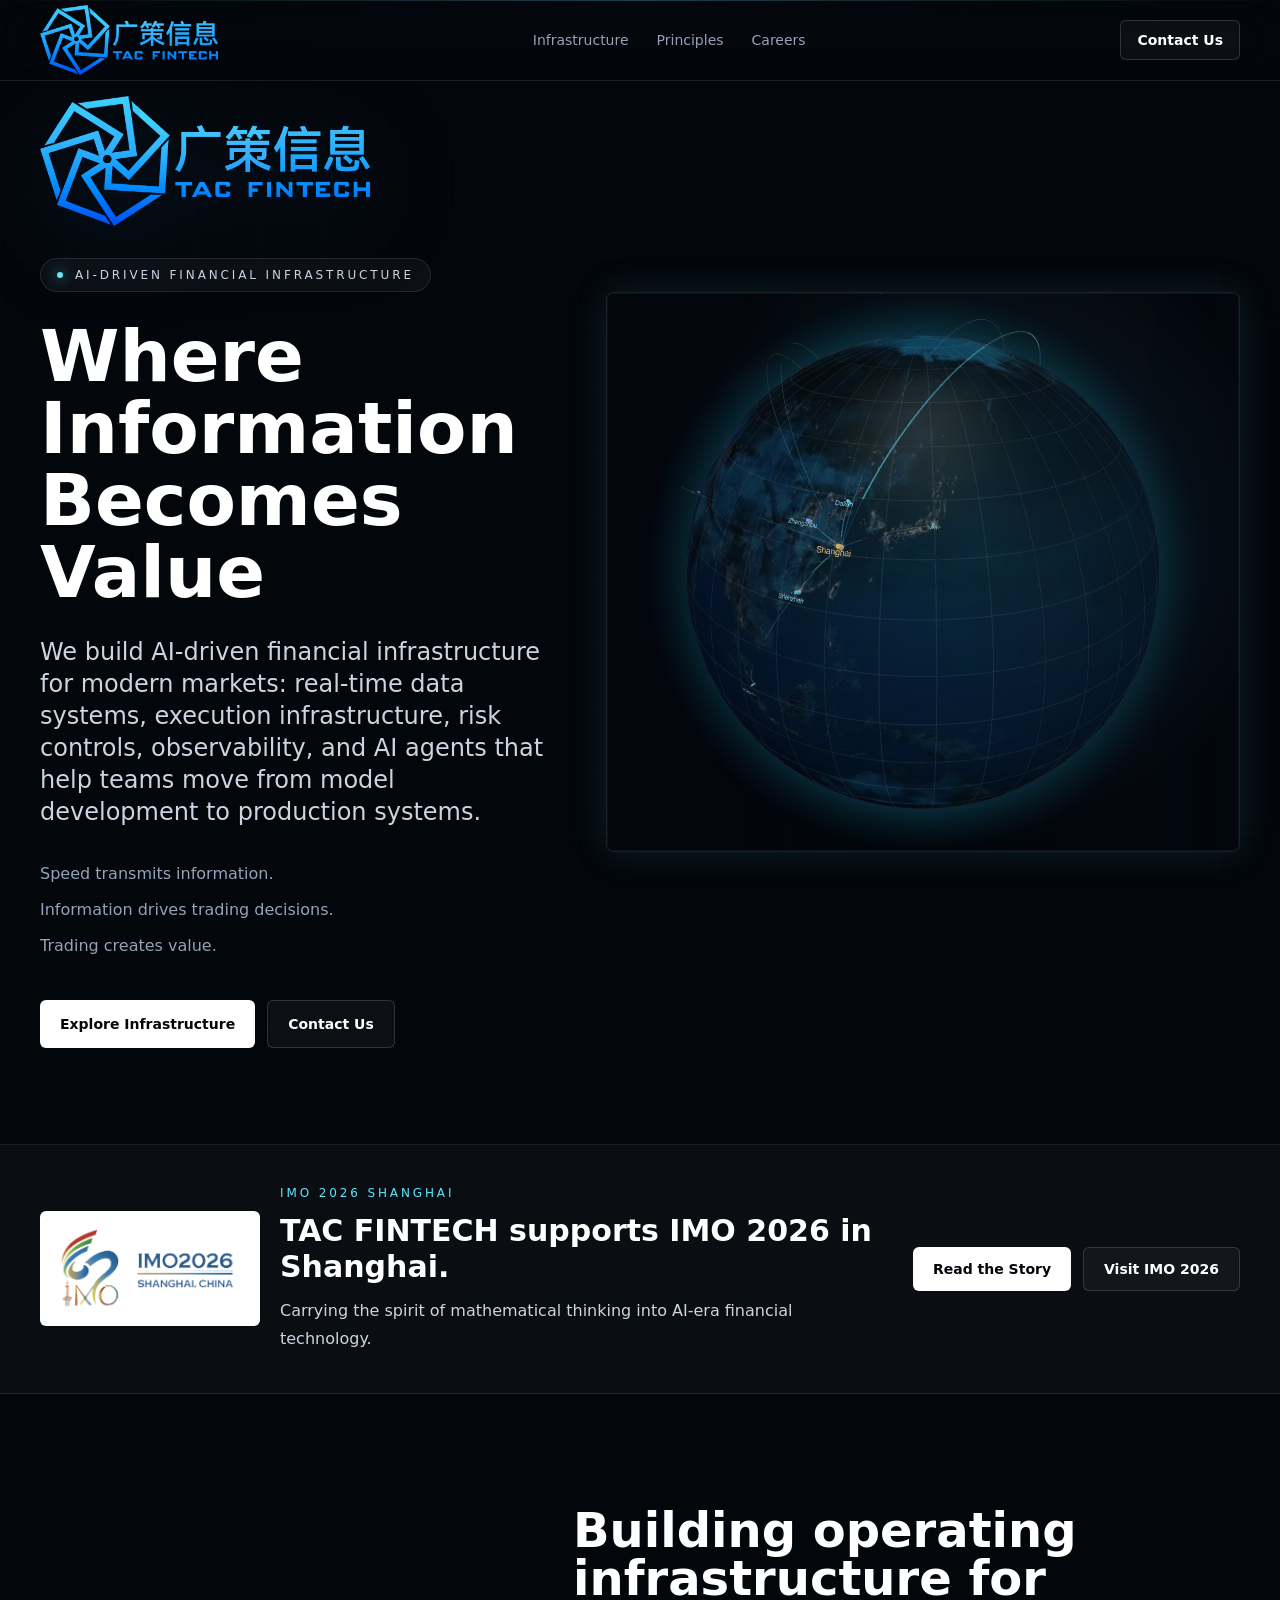
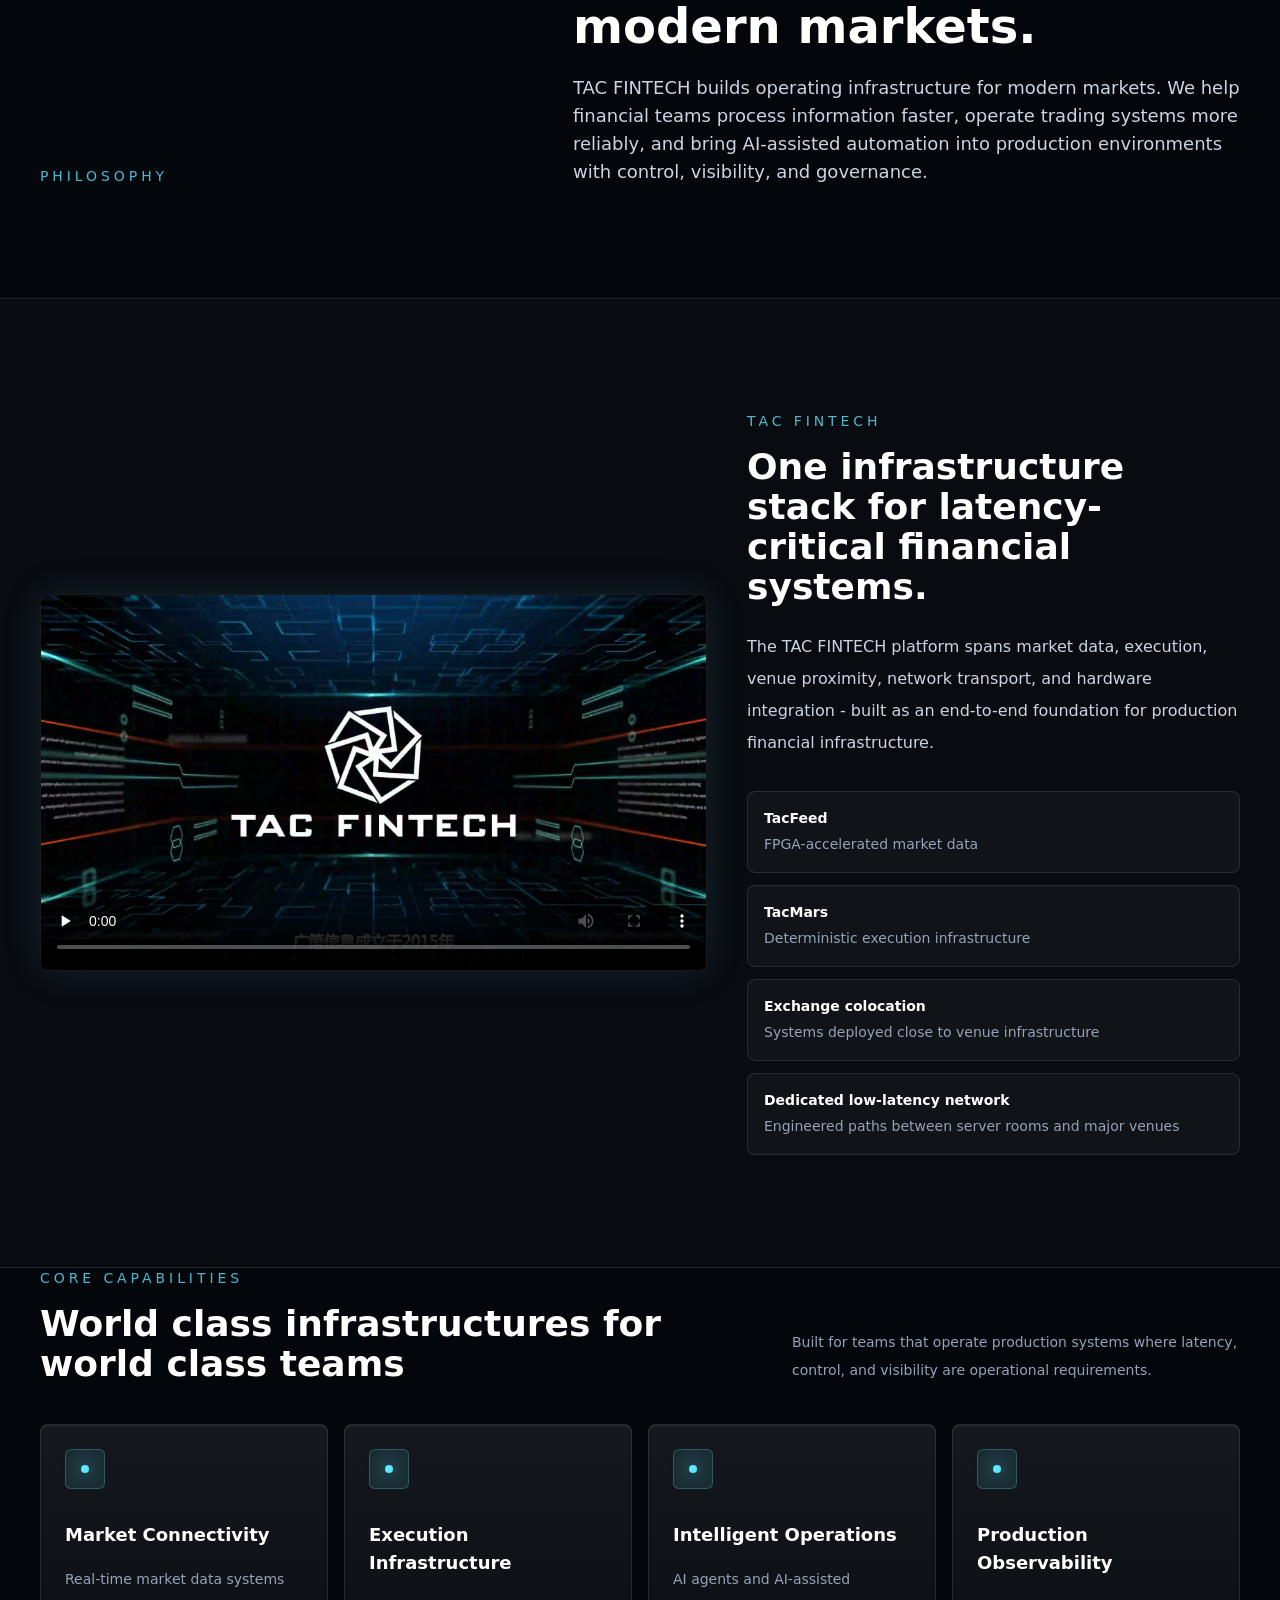
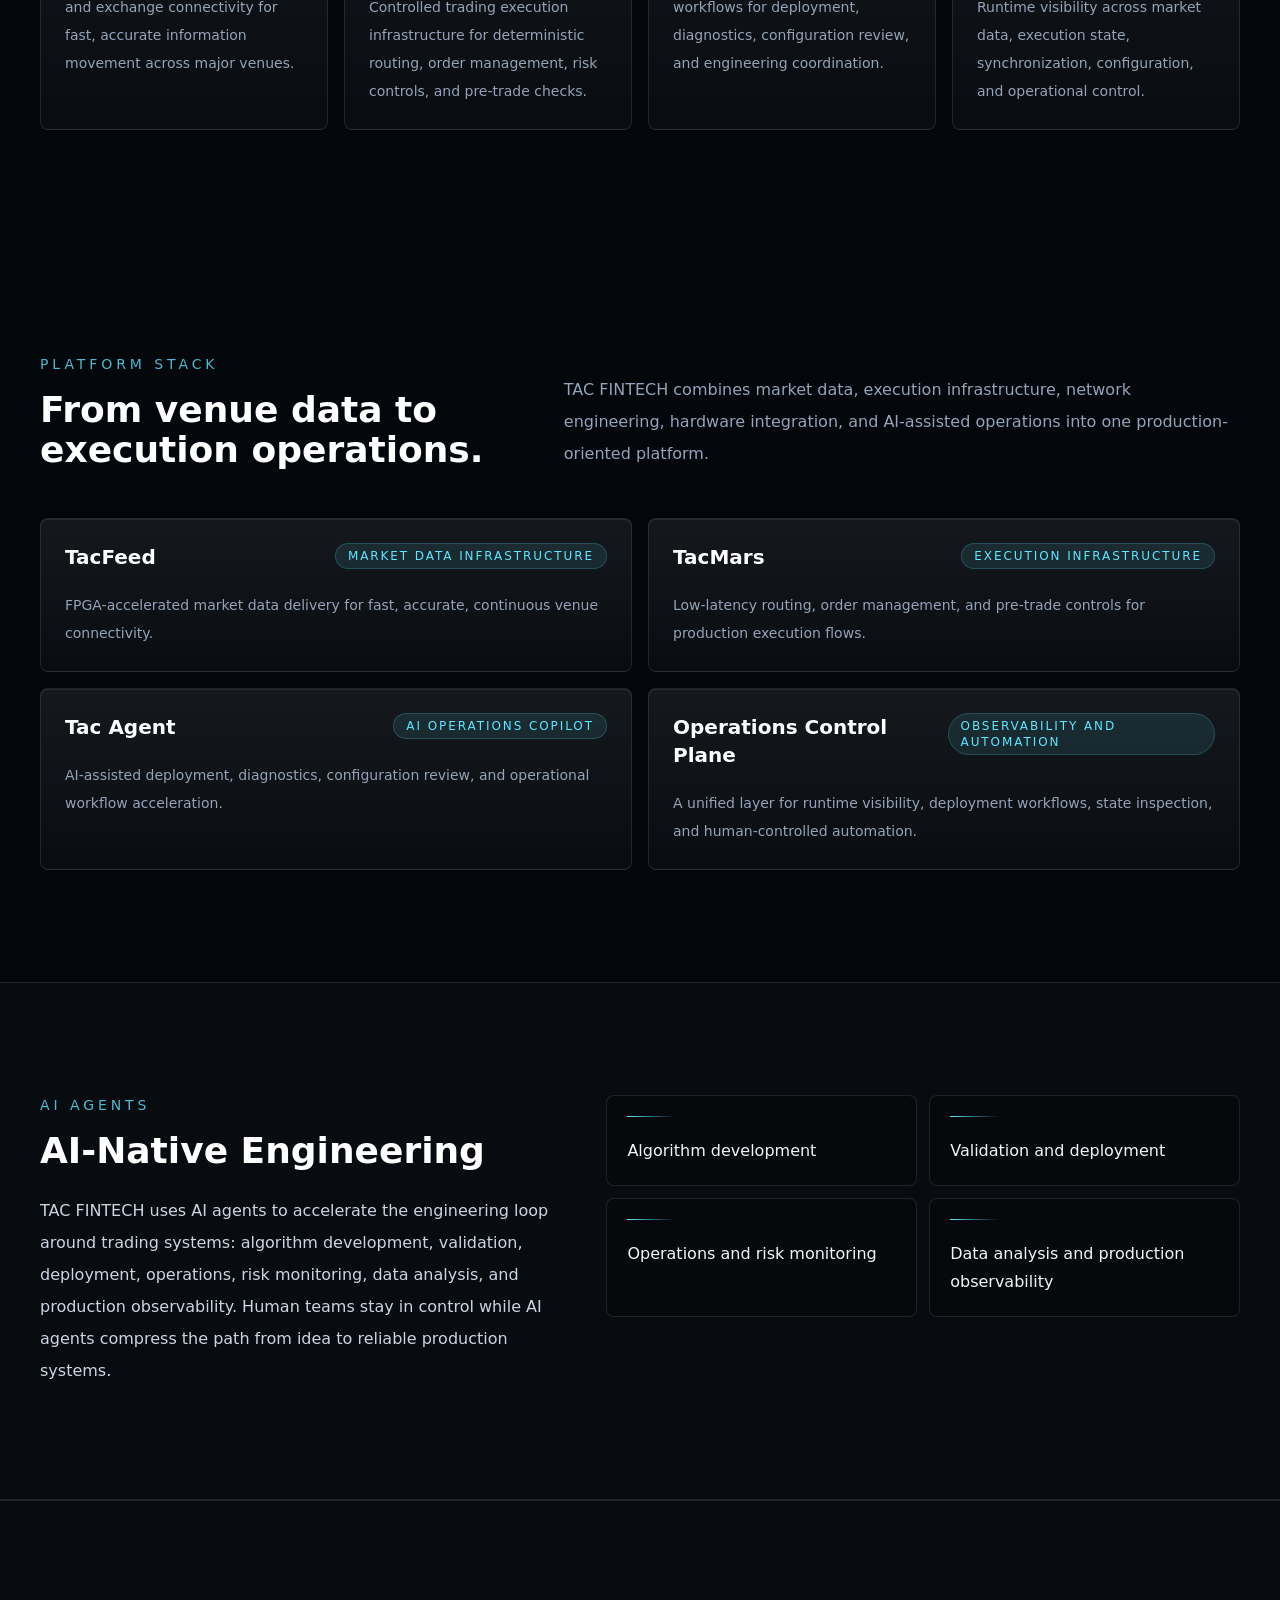
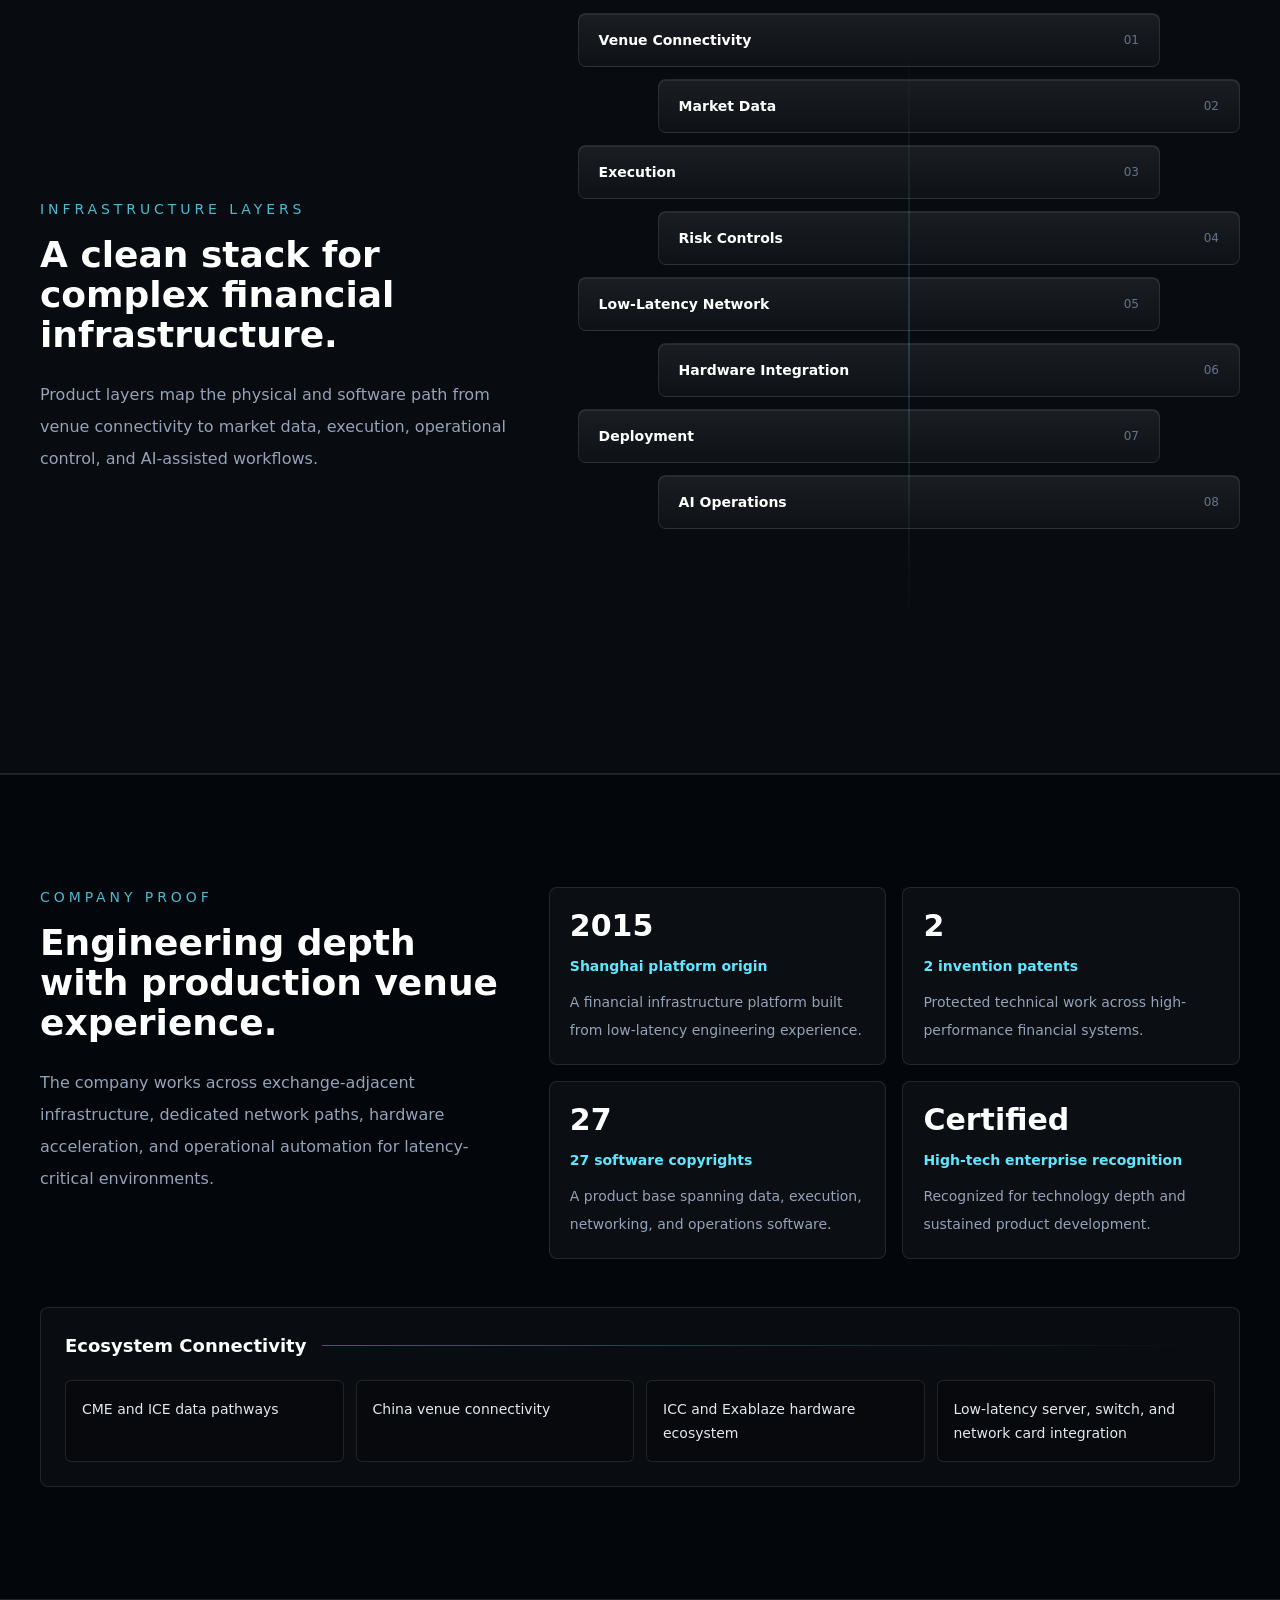
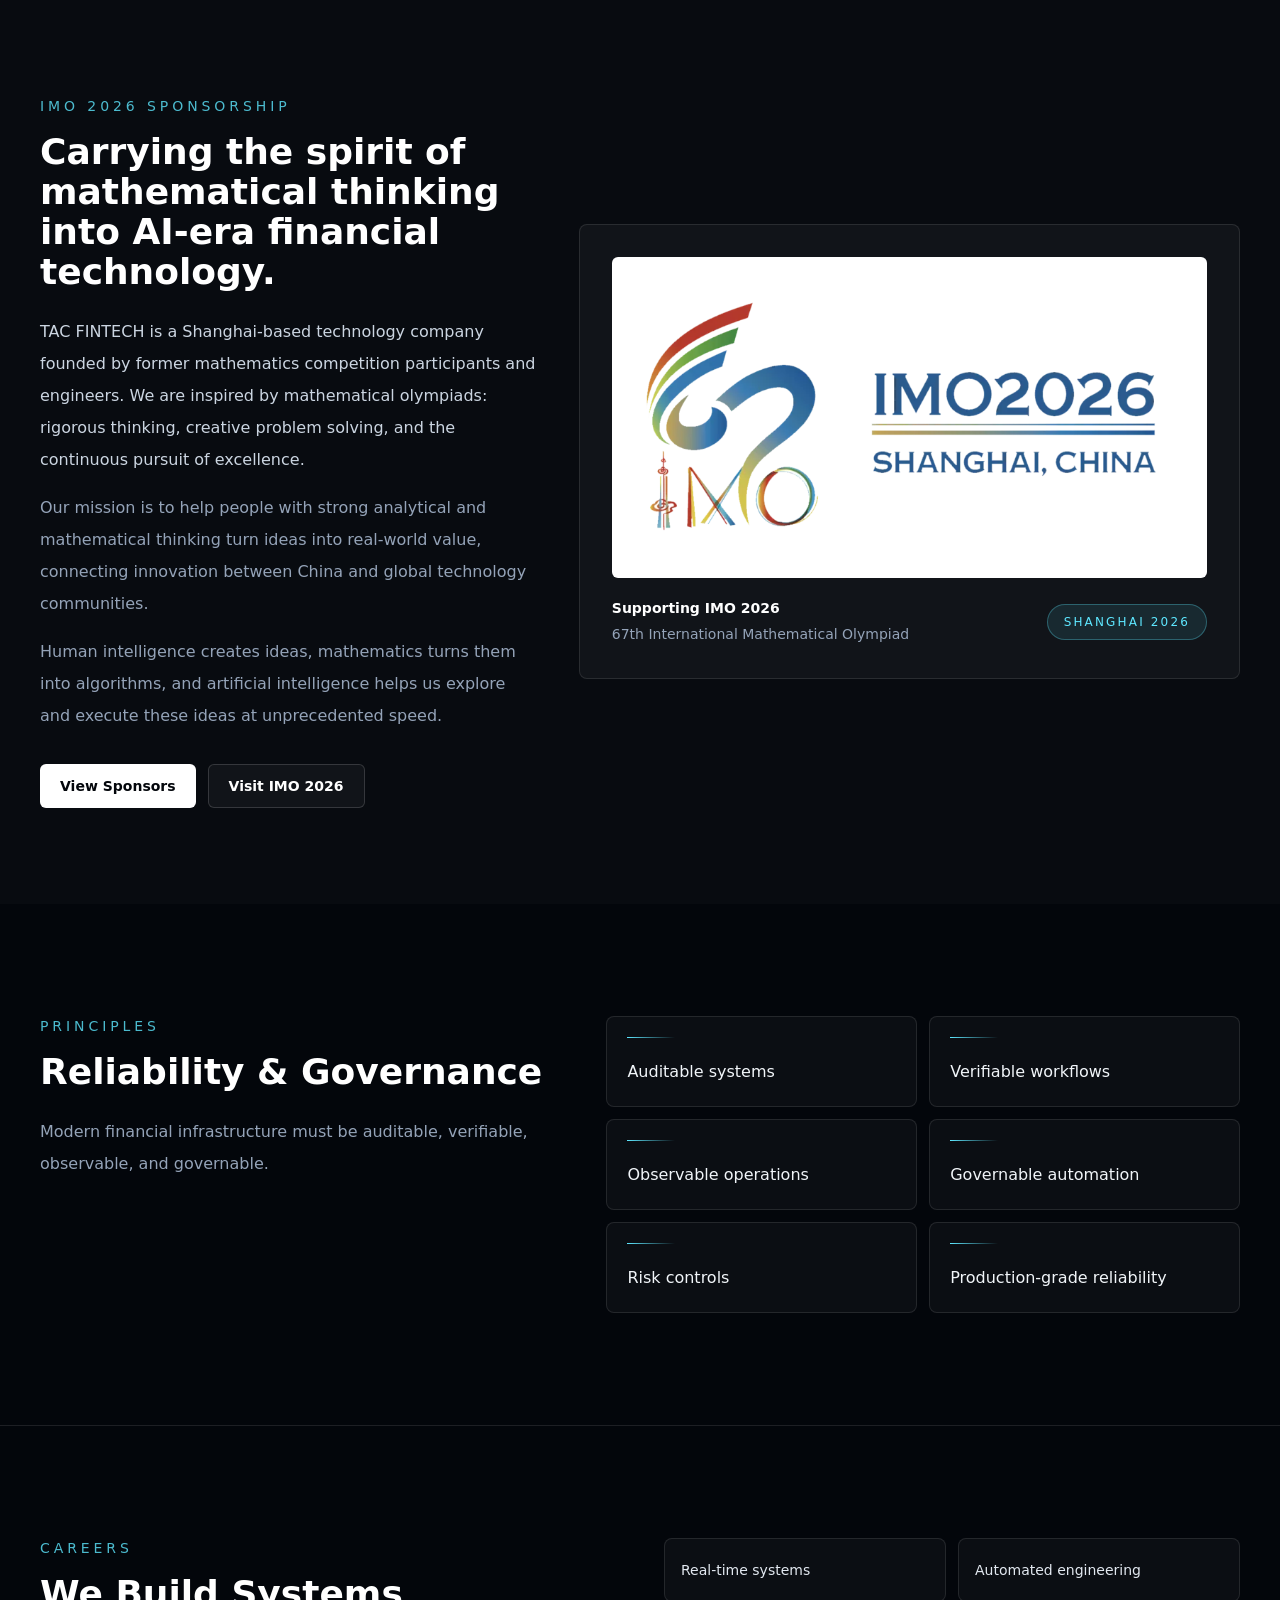
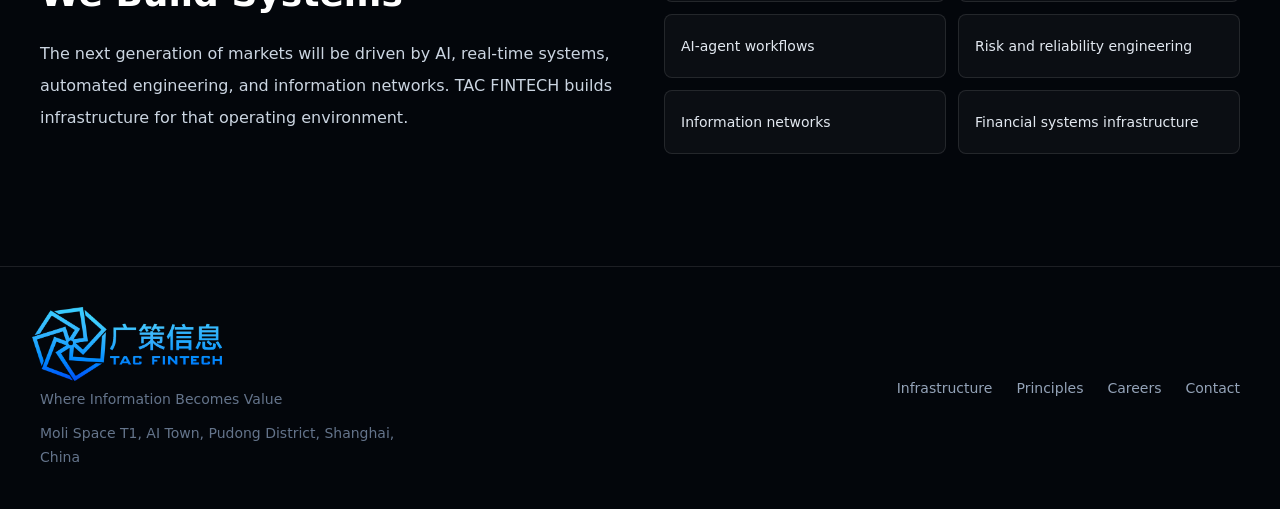
==== commit 6bfa51fb: "Deploy mobile globe performance update" ====
--- a/index.html
+++ b/index.html
@@ -1 +1 @@
-<!DOCTYPE html><html lang="en"><head><meta charSet="utf-8"/><meta name="viewport" content="width=device-width, initial-scale=1"/><link rel="preload" href="/brand/tactech-logo-plus-chinese-metal-blue-center-clear.webp" as="image"/><link rel="stylesheet" href="/_next/static/chunks/0u9xp409w~sts.css" data-precedence="next"/><link rel="preload" as="script" fetchPriority="low" href="/_next/static/chunks/0ht900cau6_ur.js"/><script src="/_next/static/chunks/021l9jwjrzakt.js" async=""></script><script src="/_next/static/chunks/07lhk_q6pmm3r.js" async=""></script><script src="/_next/static/chunks/turbopack-0q7-i5tv5wkjl.js" async=""></script><script src="/_next/static/chunks/0dbhjjzl8qfwv.js" async=""></script><script src="/_next/static/chunks/0-xg78-jc3qsx.js" async=""></script><script src="/_next/static/chunks/0ml7h3_i5wxzc.js" async=""></script><title>TAC FINTECH | Where Information Becomes Value</title><meta name="description" content="Mission-critical trading infrastructure for modern financial systems, spanning low-latency execution, operational automation, monitoring, deployment, and observability."/><meta name="keywords" content="financial infrastructure,low-latency execution infrastructure,operational automation,production observability,exchange-grade engineering"/><meta property="og:title" content="TAC FINTECH | Where Information Becomes Value"/><meta property="og:description" content="Intelligent infrastructure for modern financial systems with exchange-grade reliability, observability, and AI-assisted operations."/><meta property="og:image" content="https://www.tacfintech.cn/brand/tacfintech-og-image.png"/><meta property="og:image:width" content="1200"/><meta property="og:image:height" content="630"/><meta property="og:image:alt" content="TAC FINTECH social preview"/><meta property="og:type" content="website"/><meta name="twitter:card" content="summary_large_image"/><meta name="twitter:title" content="TAC FINTECH | Where Information Becomes Value"/><meta name="twitter:description" content="Intelligent infrastructure for modern financial systems with exchange-grade reliability, observability, and AI-assisted operations."/><meta name="twitter:image" content="https://www.tacfintech.cn/brand/tacfintech-og-image.png"/><link rel="icon" href="/icon.svg?icon.0oqzwgxzv76fp.svg" sizes="any" type="image/svg+xml"/><script src="/_next/static/chunks/03~yq9q893hmn.js" noModule=""></script></head><body><div hidden=""><!--$--><!--/$--></div><main class="min-h-screen overflow-hidden bg-graphite-950 text-white"><header class="fixed inset-x-0 top-0 z-50 border-b border-white/10 bg-graphite-950/72 px-4 backdrop-blur-xl sm:px-6 lg:px-10"><div class="flex h-20 w-full max-w-[342px] items-center justify-between gap-4 sm:mx-auto sm:max-w-7xl"><a href="#" aria-label="TAC FINTECH home" class="shrink-0 transition hover:opacity-85 focus:outline-none focus:ring-2 focus:ring-signal-cyan focus:ring-offset-2 focus:ring-offset-graphite-950"><img src="/brand/tactech-logo-plus-chinese-metal-blue-center-clear.webp" alt="TAC FINTECH metal-blue logo with Chinese wordmark" width="1200" height="471" loading="eager" decoding="async" class="h-auto w-[150px] sm:w-[178px] select-none "/></a><nav aria-label="Primary navigation" class="hidden items-center gap-7 text-sm font-medium text-slate-400 md:flex"><a href="#infrastructure" class="transition hover:text-signal-cyan">Infrastructure</a><a href="#principles" class="transition hover:text-signal-cyan">Principles</a><a href="#careers" class="transition hover:text-signal-cyan">Careers</a></nav><a href="#contact" class="inline-flex min-h-10 items-center justify-center rounded-md border border-white/15 bg-white/[0.04] px-4 py-2 text-sm font-semibold text-white transition hover:border-signal-cyan/60 hover:bg-signal-cyan/10 focus:outline-none focus:ring-2 focus:ring-signal-cyan focus:ring-offset-2 focus:ring-offset-graphite-950">Contact Us</a></div></header><section class="relative min-h-[92vh] overflow-hidden border-b border-white/10" aria-labelledby="hero-title"><div class="absolute inset-0 bg-[linear-gradient(rgba(255,255,255,0.035)_1px,transparent_1px),linear-gradient(90deg,rgba(255,255,255,0.035)_1px,transparent_1px)] bg-[size:64px_64px] opacity-30"></div><div class="absolute inset-x-0 top-0 h-px bg-gradient-to-r from-transparent via-signal-cyan/50 to-transparent"></div><div class="relative mx-auto grid min-h-[92vh] max-w-7xl items-center gap-12 px-6 py-24 sm:px-8 lg:grid-cols-[0.9fr_1.1fr] lg:px-10"><div class="min-w-0 w-full max-w-[342px] sm:max-w-3xl" style="opacity:0;transform:translateY(18px)"><img src="/brand/tactech-logo-plus-chinese-metal-blue-center-clear.webp" alt="TAC FINTECH metal-blue logo with Chinese wordmark" width="1200" height="471" loading="eager" decoding="async" class="h-auto w-[260px] sm:w-[330px] select-none hidden sm:block mb-8 drop-shadow-[0_22px_55px_rgba(66,153,225,0.18)]"/><div class="mb-7 inline-flex max-w-full items-center gap-2 rounded-full border border-white/10 bg-white/[0.04] px-3 py-2 text-[10px] font-medium uppercase tracking-[0.14em] text-slate-300 sm:gap-3 sm:px-4 sm:text-xs sm:tracking-[0.24em]"><span class="h-1.5 w-1.5 rounded-full bg-signal-cyan shadow-[0_0_14px_rgba(94,231,255,0.9)]"></span><span class="sm:hidden">AI-Driven Infrastructure</span><span class="hidden sm:inline">AI-Driven Financial Infrastructure</span></div><h1 id="hero-title" class="max-w-full text-4xl font-semibold leading-[1.04] tracking-normal text-white sm:max-w-4xl sm:text-6xl lg:text-7xl">Where Information Becomes Value</h1><p class="mt-7 max-w-full text-xl leading-8 text-slate-300 sm:max-w-2xl sm:text-2xl">We build AI-driven financial infrastructure for modern markets: real-time data systems, execution infrastructure, risk controls, observability, and AI agents that help teams move from model development to production systems.</p><div class="relative mt-8 w-full max-w-full overflow-hidden rounded-lg border border-white/10 bg-graphite-900/70 p-4 shadow-glow backdrop-blur-xl lg:hidden" aria-label="Exchange colocation map"><div class="absolute inset-0 bg-[linear-gradient(rgba(94,231,255,0.055)_1px,transparent_1px),linear-gradient(90deg,rgba(94,231,255,0.045)_1px,transparent_1px)] bg-[size:34px_34px]"></div><div class="absolute inset-0 bg-[radial-gradient(circle_at_58%_36%,rgba(94,231,255,0.18),transparent_13rem)]"></div><div class="relative flex min-w-0 items-center justify-between gap-3"><div class="min-w-0"><p class="text-[10px] font-medium uppercase tracking-[0.16em] text-signal-cyan sm:tracking-[0.24em]">Exchange colocation map</p><p class="mt-1 text-sm font-semibold text-white">Dedicated route control</p></div><button type="button" aria-expanded="false" aria-controls="mobile-global-flow-panel" class="rounded-full border border-signal-cyan/30 bg-signal-cyan/10 px-3 py-1 text-[10px] font-medium uppercase tracking-[0.16em] text-signal-cyan transition hover:border-signal-cyan/60 hover:bg-signal-cyan/15 focus:outline-none focus:ring-2 focus:ring-signal-cyan focus:ring-offset-2 focus:ring-offset-graphite-950">View global flow</button></div><div class="relative mt-4 h-[230px]"><svg class="absolute inset-0 h-full w-full" viewBox="0 0 390 230" role="img" aria-label="Dedicated route between exchange colocation venues" preserveAspectRatio="xMidYMid meet"><defs><linearGradient id="mobileRoute" x1="0" x2="1" y1="0" y2="1"><stop offset="0%" stop-color="#5ee7ff" stop-opacity="0.12"></stop><stop offset="45%" stop-color="#5ee7ff" stop-opacity="0.82"></stop><stop offset="100%" stop-color="#2f7dff" stop-opacity="0.28"></stop></linearGradient><radialGradient id="coloMarker"><stop offset="0%" stop-color="#ffd58a"></stop><stop offset="52%" stop-color="#ff9a24"></stop><stop offset="100%" stop-color="#ff6b00" stop-opacity="0.1"></stop></radialGradient></defs><path d="M104 58 L140 36 L190 44 L230 32 L284 58 L302 104 L276 160 L226 188 L176 178 L124 196 L88 156 L72 104 Z" fill="rgba(16, 185, 211, 0.09)" stroke="rgba(94, 231, 255, 0.28)" stroke-width="1.4"></path><path d="M126 74 L166 70 L204 92 L248 84 M118 122 L158 116 L204 128 L244 116 M132 164 L182 152 L228 164" fill="none" stroke="rgba(94, 231, 255, 0.16)" stroke-width="1"></path><path d="M244 156 L190 148 L256 96 L318 72" fill="none" stroke="url(#mobileRoute)" stroke-linecap="round" stroke-width="2"></path><path d="M244 156 L318 72" fill="none" stroke="rgba(255,255,255,0.45)" stroke-dasharray="5 7" stroke-linecap="round" stroke-width="1"></path><circle r="4" fill="#5ee7ff" style="offset-path:path(&#x27;M244 156 L190 148 L256 96 L318 72&#x27;);offset-distance:0%"></circle><g><path d="M244 132 L260 156 L244 182 L228 156 Z" fill="url(#coloMarker)"></path><circle cx="244" cy="156" r="26" fill="none" stroke="#ffb020" stroke-opacity="0.34"></circle><circle cx="244" cy="156" r="16" fill="none" stroke="#ffb020" stroke-opacity="0.46"></circle></g><g><circle cx="244" cy="156" r="12" fill="none" stroke="#5ee7ff" stroke-opacity="0.24" opacity="0.36" style="transform-origin:50% 50%;transform:scale(0.85);transform-box:fill-box"></circle><circle cx="244" cy="156" r="4" fill="#e6fbff"></circle></g><g><circle cx="256" cy="96" r="12" fill="none" stroke="#5ee7ff" stroke-opacity="0.24" opacity="0.36" style="transform-origin:50% 50%;transform:scale(0.85);transform-box:fill-box"></circle><circle cx="256" cy="96" r="4" fill="#e6fbff"></circle></g><g><circle cx="190" cy="148" r="12" fill="none" stroke="#5ee7ff" stroke-opacity="0.24" opacity="0.36" style="transform-origin:50% 50%;transform:scale(0.85);transform-box:fill-box"></circle><circle cx="190" cy="148" r="4" fill="#e6fbff"></circle></g><g><circle cx="318" cy="72" r="12" fill="none" stroke="#5ee7ff" stroke-opacity="0.24" opacity="0.36" style="transform-origin:50% 50%;transform:scale(0.85);transform-box:fill-box"></circle><circle cx="318" cy="72" r="4" fill="#e6fbff"></circle></g><path d="M26 36 H82 M26 36 V92 M364 36 H316 M364 36 V84" fill="none" stroke="#5ee7ff" stroke-opacity="0.72" stroke-width="2"></path><path d="M26 196 H88 M26 196 V142 M364 196 H304 M364 196 V142" fill="none" stroke="#5ee7ff" stroke-opacity="0.34" stroke-width="2"></path></svg><div class="absolute bottom-0 left-0 right-0 grid grid-cols-2 gap-2 text-[10px] text-slate-400"><div class="rounded border border-white/10 bg-black/20 px-2 py-1.5">Shanghai</div><div class="rounded border border-white/10 bg-black/20 px-2 py-1.5">Dalian</div><div class="rounded border border-white/10 bg-black/20 px-2 py-1.5">Zhengzhou</div><div class="rounded border border-white/10 bg-black/20 px-2 py-1.5">Global Venues</div></div></div></div><div data-testid="mobile-hero-actions" class="mt-3 grid max-w-full grid-cols-2 gap-3 sm:hidden" aria-label="Mobile hero actions"><a href="#infrastructure" class="inline-flex min-h-11 items-center justify-center rounded-md bg-white px-4 py-2.5 text-sm font-semibold text-graphite-950 transition hover:bg-signal-cyan focus:outline-none focus:ring-2 focus:ring-signal-cyan focus:ring-offset-2 focus:ring-offset-graphite-950">Explore</a><a href="#contact" class="inline-flex min-h-11 items-center justify-center rounded-md border border-white/15 bg-white/[0.04] px-4 py-2.5 text-sm font-semibold text-white transition hover:border-signal-cyan/60 hover:bg-signal-cyan/10 focus:outline-none focus:ring-2 focus:ring-signal-cyan focus:ring-offset-2 focus:ring-offset-graphite-950">Contact</a></div><div class="hidden sm:block mt-8 space-y-2 text-base leading-7 text-slate-400"><p>Speed transmits information.</p><p>Information drives trading decisions.</p><p>Trading creates value.</p></div><div class="mt-10 hidden flex-col gap-3 sm:flex sm:flex-row"><a href="#infrastructure" class="inline-flex min-h-12 items-center justify-center rounded-md bg-white px-5 py-3 text-sm font-semibold text-graphite-950 transition hover:bg-signal-cyan focus:outline-none focus:ring-2 focus:ring-signal-cyan focus:ring-offset-2 focus:ring-offset-graphite-950">Explore Infrastructure</a><a href="#contact" class="inline-flex min-h-12 items-center justify-center rounded-md border border-white/15 bg-white/[0.04] px-5 py-3 text-sm font-semibold text-white transition hover:border-signal-cyan/60 hover:bg-signal-cyan/10 focus:outline-none focus:ring-2 focus:ring-signal-cyan focus:ring-offset-2 focus:ring-offset-graphite-950">Contact Us</a></div></div><div class="hidden lg:block relative min-h-[420px] lg:min-h-[560px]" style="opacity:0;transform:scale(0.96)"></div></div></section><section class="border-b border-white/10 bg-white/[0.026] px-6 py-10 sm:px-8 lg:px-10" aria-labelledby="imo-highlight-title"><div class="mx-auto grid max-w-7xl gap-6 md:grid-cols-[minmax(0,1fr)_auto] md:items-center"><div class="flex min-w-0 flex-col gap-5 sm:flex-row sm:items-center"><a href="https://www.imo2026.com/index.htm" target="_blank" rel="noreferrer" aria-label="Visit the official IMO 2026 website" class="w-[178px] shrink-0 rounded-md border border-white/10 bg-white px-4 py-3 transition hover:border-signal-cyan/50 focus:outline-none focus:ring-2 focus:ring-signal-cyan focus:ring-offset-2 focus:ring-offset-graphite-950 sm:w-[220px]"><img src="/brand/imo2026-logo.webp" alt="IMO 2026 Shanghai logo" width="780" height="370" loading="lazy" decoding="async" class="h-auto w-full"/></a><div class="min-w-0"><p class="text-xs font-medium uppercase tracking-[0.24em] text-signal-cyan">IMO 2026 Shanghai</p><h2 id="imo-highlight-title" class="mt-3 max-w-3xl text-2xl font-semibold tracking-normal text-white sm:text-3xl">TAC FINTECH supports IMO 2026 in Shanghai.</h2><p class="mt-3 max-w-3xl text-base leading-7 text-slate-300">Carrying the spirit of mathematical thinking into AI-era financial technology.</p></div></div><div class="flex flex-col gap-3 sm:flex-row md:justify-end"><a href="#imo-2026" class="inline-flex min-h-11 items-center justify-center rounded-md bg-white px-5 py-2.5 text-sm font-semibold text-graphite-950 transition hover:bg-signal-cyan focus:outline-none focus:ring-2 focus:ring-signal-cyan focus:ring-offset-2 focus:ring-offset-graphite-950">Read the Story</a><a href="https://www.imo2026.com/index.htm" target="_blank" rel="noreferrer" class="inline-flex min-h-11 items-center justify-center rounded-md border border-white/15 bg-white/[0.04] px-5 py-2.5 text-sm font-semibold text-white transition hover:border-signal-cyan/60 hover:bg-signal-cyan/10 focus:outline-none focus:ring-2 focus:ring-signal-cyan focus:ring-offset-2 focus:ring-offset-graphite-950">Visit IMO 2026</a></div></div></section><section id="infrastructure" class="mx-auto max-w-7xl px-6 py-20 sm:px-8 lg:px-10 lg:py-28" aria-labelledby="philosophy-title"><div class="grid gap-10 lg:grid-cols-[0.85fr_1.15fr] lg:items-end"><p class="text-sm font-medium uppercase tracking-[0.28em] text-signal-cyan/80">Philosophy</p><div><h2 id="philosophy-title" class="max-w-3xl text-3xl font-semibold tracking-normal text-white sm:text-4xl lg:text-5xl">Building operating infrastructure for modern markets.</h2><p class="mt-6 max-w-3xl text-base leading-8 text-slate-300 sm:text-lg">TAC FINTECH builds operating infrastructure for modern markets. We help financial teams process information faster, operate trading systems more reliably, and bring AI-assisted automation into production environments with control, visibility, and governance.</p></div></div></section><section class="border-y border-white/10 bg-white/[0.018] px-6 py-20 sm:px-8 lg:px-10 lg:py-28" aria-labelledby="video-title"><div class="mx-auto grid max-w-7xl gap-10 lg:grid-cols-[1.15fr_0.85fr] lg:items-center"><div class="overflow-hidden rounded-lg border border-white/10 bg-black shadow-glow" style="opacity:0;transform:translateY(18px)"><video class="aspect-video w-full bg-black object-cover" controls="" playsInline="" preload="none" poster="/media/tacfintech-poster.jpg"><source src="/media/tacfintech-cloudflare.mp4" type="video/mp4"/></video></div><div style="opacity:0;transform:translateY(18px)"><p class="text-sm font-medium uppercase tracking-[0.28em] text-signal-cyan/80">TAC FINTECH</p><h2 id="video-title" class="mt-4 max-w-xl text-3xl font-semibold tracking-normal text-white sm:text-4xl">One infrastructure stack for latency-critical financial systems.</h2><p class="mt-6 max-w-xl text-base leading-8 text-slate-300">The TAC FINTECH platform spans market data, execution, venue proximity, network transport, and hardware integration - built as an end-to-end foundation for production financial infrastructure.</p><div class="mt-8 grid gap-3"><div class="rounded-lg border border-white/10 bg-white/[0.035] px-4 py-4"><div class="text-sm font-semibold text-white">TacFeed</div><div class="mt-1 text-sm leading-6 text-slate-400">FPGA-accelerated market data</div></div><div class="rounded-lg border border-white/10 bg-white/[0.035] px-4 py-4"><div class="text-sm font-semibold text-white">TacMars</div><div class="mt-1 text-sm leading-6 text-slate-400">Deterministic execution infrastructure</div></div><div class="rounded-lg border border-white/10 bg-white/[0.035] px-4 py-4"><div class="text-sm font-semibold text-white">Exchange colocation</div><div class="mt-1 text-sm leading-6 text-slate-400">Systems deployed close to venue infrastructure</div></div><div class="rounded-lg border border-white/10 bg-white/[0.035] px-4 py-4"><div class="text-sm font-semibold text-white">Dedicated low-latency network</div><div class="mt-1 text-sm leading-6 text-slate-400">Engineered paths between server rooms and major venues</div></div></div></div></div></section><section class="mx-auto max-w-7xl px-6 pb-20 sm:px-8 lg:px-10 lg:pb-28" aria-labelledby="capabilities-title"><div class="mb-10 flex flex-col justify-between gap-5 sm:flex-row sm:items-end"><div><p class="text-sm font-medium uppercase tracking-[0.28em] text-signal-cyan/80">Core Capabilities</p><h2 id="capabilities-title" class="mt-4 max-w-2xl text-3xl font-semibold tracking-normal text-white sm:text-4xl">World class infrastructures for world class teams</h2></div><p class="max-w-md text-sm leading-7 text-slate-400">Built for teams that operate production systems where latency, control, and visibility are operational requirements.</p></div><div class="grid gap-4 sm:grid-cols-2 lg:grid-cols-4"><article class="glass-border group rounded-lg p-6 transition duration-300 hover:border-signal-cyan/35 hover:bg-white/[0.07]" style="opacity:0;transform:translateY(18px)"><div class="mb-8 flex h-10 w-10 items-center justify-center rounded-md border border-signal-cyan/25 bg-signal-cyan/10"><span class="h-2 w-2 rounded-full bg-signal-cyan shadow-[0_0_18px_rgba(94,231,255,0.95)]"></span></div><h3 class="text-lg font-semibold text-white">Market Connectivity</h3><p class="mt-4 text-sm leading-7 text-slate-400">Real-time market data systems and exchange connectivity for fast, accurate information movement across major venues.</p></article><article class="glass-border group rounded-lg p-6 transition duration-300 hover:border-signal-cyan/35 hover:bg-white/[0.07]" style="opacity:0;transform:translateY(18px)"><div class="mb-8 flex h-10 w-10 items-center justify-center rounded-md border border-signal-cyan/25 bg-signal-cyan/10"><span class="h-2 w-2 rounded-full bg-signal-cyan shadow-[0_0_18px_rgba(94,231,255,0.95)]"></span></div><h3 class="text-lg font-semibold text-white">Execution Infrastructure</h3><p class="mt-4 text-sm leading-7 text-slate-400">Controlled trading execution infrastructure for deterministic routing, order management, risk controls, and pre-trade checks.</p></article><article class="glass-border group rounded-lg p-6 transition duration-300 hover:border-signal-cyan/35 hover:bg-white/[0.07]" style="opacity:0;transform:translateY(18px)"><div class="mb-8 flex h-10 w-10 items-center justify-center rounded-md border border-signal-cyan/25 bg-signal-cyan/10"><span class="h-2 w-2 rounded-full bg-signal-cyan shadow-[0_0_18px_rgba(94,231,255,0.95)]"></span></div><h3 class="text-lg font-semibold text-white">Intelligent Operations</h3><p class="mt-4 text-sm leading-7 text-slate-400">AI agents and AI-assisted workflows for deployment, diagnostics, configuration review, and engineering coordination.</p></article><article class="glass-border group rounded-lg p-6 transition duration-300 hover:border-signal-cyan/35 hover:bg-white/[0.07]" style="opacity:0;transform:translateY(18px)"><div class="mb-8 flex h-10 w-10 items-center justify-center rounded-md border border-signal-cyan/25 bg-signal-cyan/10"><span class="h-2 w-2 rounded-full bg-signal-cyan shadow-[0_0_18px_rgba(94,231,255,0.95)]"></span></div><h3 class="text-lg font-semibold text-white">Production Observability</h3><p class="mt-4 text-sm leading-7 text-slate-400">Runtime visibility across market data, execution state, synchronization, configuration, and operational control.</p></article></div></section><section class="mx-auto max-w-7xl px-6 py-20 sm:px-8 lg:px-10 lg:py-28" aria-labelledby="product-stack-title"><div class="mb-12 grid gap-6 lg:grid-cols-[0.85fr_1.15fr] lg:items-end"><div><p class="text-sm font-medium uppercase tracking-[0.28em] text-signal-cyan/80">Platform Stack</p><h2 id="product-stack-title" class="mt-4 max-w-2xl text-3xl font-semibold tracking-normal text-white sm:text-4xl">From venue data to execution operations.</h2></div><p class="max-w-2xl text-base leading-8 text-slate-400">TAC FINTECH combines market data, execution infrastructure, network engineering, hardware integration, and AI-assisted operations into one production-oriented platform.</p></div><div class="grid gap-4 md:grid-cols-2"><article class="glass-border rounded-lg p-6" style="opacity:0;transform:translateY(16px)"><div class="flex flex-col gap-3 sm:flex-row sm:items-start sm:justify-between"><h3 class="text-xl font-semibold text-white">TacFeed</h3><span class="rounded-full border border-signal-cyan/20 bg-signal-cyan/10 px-3 py-1 text-xs font-medium uppercase tracking-[0.16em] text-signal-cyan">Market Data Infrastructure</span></div><p class="mt-5 text-sm leading-7 text-slate-400">FPGA-accelerated market data delivery for fast, accurate, continuous venue connectivity.</p></article><article class="glass-border rounded-lg p-6" style="opacity:0;transform:translateY(16px)"><div class="flex flex-col gap-3 sm:flex-row sm:items-start sm:justify-between"><h3 class="text-xl font-semibold text-white">TacMars</h3><span class="rounded-full border border-signal-cyan/20 bg-signal-cyan/10 px-3 py-1 text-xs font-medium uppercase tracking-[0.16em] text-signal-cyan">Execution Infrastructure</span></div><p class="mt-5 text-sm leading-7 text-slate-400">Low-latency routing, order management, and pre-trade controls for production execution flows.</p></article><article class="glass-border rounded-lg p-6" style="opacity:0;transform:translateY(16px)"><div class="flex flex-col gap-3 sm:flex-row sm:items-start sm:justify-between"><h3 class="text-xl font-semibold text-white">Tac Agent</h3><span class="rounded-full border border-signal-cyan/20 bg-signal-cyan/10 px-3 py-1 text-xs font-medium uppercase tracking-[0.16em] text-signal-cyan">AI Operations Copilot</span></div><p class="mt-5 text-sm leading-7 text-slate-400">AI-assisted deployment, diagnostics, configuration review, and operational workflow acceleration.</p></article><article class="glass-border rounded-lg p-6" style="opacity:0;transform:translateY(16px)"><div class="flex flex-col gap-3 sm:flex-row sm:items-start sm:justify-between"><h3 class="text-xl font-semibold text-white">Operations Control Plane</h3><span class="rounded-full border border-signal-cyan/20 bg-signal-cyan/10 px-3 py-1 text-xs font-medium uppercase tracking-[0.16em] text-signal-cyan">Observability And Automation</span></div><p class="mt-5 text-sm leading-7 text-slate-400">A unified layer for runtime visibility, deployment workflows, state inspection, and human-controlled automation.</p></article></div></section><section class="border-y border-white/10 bg-white/[0.02] px-6 py-20 sm:px-8 lg:px-10 lg:py-28" aria-labelledby="ai-native-engineering-title"><div class="mx-auto grid max-w-7xl gap-12 lg:grid-cols-[0.9fr_1.1fr] lg:items-start"><div><p class="text-sm font-medium uppercase tracking-[0.28em] text-signal-cyan/80">AI Agents</p><h2 id="ai-native-engineering-title" class="mt-4 max-w-xl text-3xl font-semibold tracking-normal text-white sm:text-4xl">AI-Native Engineering</h2><p class="mt-6 max-w-2xl text-base leading-8 text-slate-300">TAC FINTECH uses AI agents to accelerate the engineering loop around trading systems: algorithm development, validation, deployment, operations, risk monitoring, data analysis, and production observability. Human teams stay in control while AI agents compress the path from idea to reliable production systems.</p></div><div class="grid gap-3 sm:grid-cols-2"><div class="rounded-lg border border-white/10 bg-black/20 p-5" style="opacity:0;transform:translateY(12px)"><div class="mb-5 h-px w-12 bg-gradient-to-r from-signal-cyan to-transparent"></div><p class="text-base font-medium leading-7 text-slate-100">Algorithm development</p></div><div class="rounded-lg border border-white/10 bg-black/20 p-5" style="opacity:0;transform:translateY(12px)"><div class="mb-5 h-px w-12 bg-gradient-to-r from-signal-cyan to-transparent"></div><p class="text-base font-medium leading-7 text-slate-100">Validation and deployment</p></div><div class="rounded-lg border border-white/10 bg-black/20 p-5" style="opacity:0;transform:translateY(12px)"><div class="mb-5 h-px w-12 bg-gradient-to-r from-signal-cyan to-transparent"></div><p class="text-base font-medium leading-7 text-slate-100">Operations and risk monitoring</p></div><div class="rounded-lg border border-white/10 bg-black/20 p-5" style="opacity:0;transform:translateY(12px)"><div class="mb-5 h-px w-12 bg-gradient-to-r from-signal-cyan to-transparent"></div><p class="text-base font-medium leading-7 text-slate-100">Data analysis and production observability</p></div></div></div></section><section class="border-y border-white/10 bg-white/[0.02] px-6 py-20 sm:px-8 lg:px-10 lg:py-28" aria-labelledby="layers-title"><div class="mx-auto max-w-7xl"><div class="grid gap-12 lg:grid-cols-[0.85fr_1.15fr] lg:items-center"><div><p class="text-sm font-medium uppercase tracking-[0.28em] text-signal-cyan/80">Infrastructure Layers</p><h2 id="layers-title" class="mt-4 max-w-xl text-3xl font-semibold tracking-normal text-white sm:text-4xl">A clean stack for complex financial infrastructure.</h2><p class="mt-6 max-w-xl text-base leading-8 text-slate-400">Product layers map the physical and software path from venue connectivity to market data, execution, operational control, and AI-assisted workflows.</p></div><div class="relative"><div class="absolute inset-y-8 left-1/2 w-px -translate-x-1/2 bg-gradient-to-b from-transparent via-signal-cyan/35 to-transparent"></div><div class="grid gap-3"><div class="glass-border relative rounded-lg px-5 py-4 mr-8 sm:mr-20" style="opacity:0;transform:translateX(-18px)"><div class="flex items-center justify-between gap-4"><span class="text-sm font-semibold text-white">Venue Connectivity</span><span class="text-xs tabular-nums text-slate-500">01</span></div></div><div class="glass-border relative rounded-lg px-5 py-4 ml-8 sm:ml-20" style="opacity:0;transform:translateX(18px)"><div class="flex items-center justify-between gap-4"><span class="text-sm font-semibold text-white">Market Data</span><span class="text-xs tabular-nums text-slate-500">02</span></div></div><div class="glass-border relative rounded-lg px-5 py-4 mr-8 sm:mr-20" style="opacity:0;transform:translateX(-18px)"><div class="flex items-center justify-between gap-4"><span class="text-sm font-semibold text-white">Execution</span><span class="text-xs tabular-nums text-slate-500">03</span></div></div><div class="glass-border relative rounded-lg px-5 py-4 ml-8 sm:ml-20" style="opacity:0;transform:translateX(18px)"><div class="flex items-center justify-between gap-4"><span class="text-sm font-semibold text-white">Risk Controls</span><span class="text-xs tabular-nums text-slate-500">04</span></div></div><div class="glass-border relative rounded-lg px-5 py-4 mr-8 sm:mr-20" style="opacity:0;transform:translateX(-18px)"><div class="flex items-center justify-between gap-4"><span class="text-sm font-semibold text-white">Low-Latency Network</span><span class="text-xs tabular-nums text-slate-500">05</span></div></div><div class="glass-border relative rounded-lg px-5 py-4 ml-8 sm:ml-20" style="opacity:0;transform:translateX(18px)"><div class="flex items-center justify-between gap-4"><span class="text-sm font-semibold text-white">Hardware Integration</span><span class="text-xs tabular-nums text-slate-500">06</span></div></div><div class="glass-border relative rounded-lg px-5 py-4 mr-8 sm:mr-20" style="opacity:0;transform:translateX(-18px)"><div class="flex items-center justify-between gap-4"><span class="text-sm font-semibold text-white">Deployment</span><span class="text-xs tabular-nums text-slate-500">07</span></div></div><div class="glass-border relative rounded-lg px-5 py-4 ml-8 sm:ml-20" style="opacity:0;transform:translateX(18px)"><div class="flex items-center justify-between gap-4"><span class="text-sm font-semibold text-white">AI Operations</span><span class="text-xs tabular-nums text-slate-500">08</span></div></div><div class="glass-border relative rounded-lg px-5 py-4 mr-8 sm:mr-20" style="opacity:0;transform:translateX(-18px)"><div class="flex items-center justify-between gap-4"><span class="text-sm font-semibold text-white">Observability</span><span class="text-xs tabular-nums text-slate-500">09</span></div></div><div class="glass-border relative rounded-lg px-5 py-4 ml-8 sm:ml-20" style="opacity:0;transform:translateX(18px)"><div class="flex items-center justify-between gap-4"><span class="text-sm font-semibold text-white">Operational Intelligence</span><span class="text-xs tabular-nums text-slate-500">10</span></div></div></div></div></div></div></section><section class="border-t border-white/10 px-6 py-20 sm:px-8 lg:px-10 lg:py-28" aria-labelledby="proof-title"><div class="mx-auto max-w-7xl"><div class="grid gap-12 lg:grid-cols-[0.8fr_1.2fr]"><div><p class="text-sm font-medium uppercase tracking-[0.28em] text-signal-cyan/80">Company Proof</p><h2 id="proof-title" class="mt-4 max-w-xl text-3xl font-semibold tracking-normal text-white sm:text-4xl">Engineering depth with production venue experience.</h2><p class="mt-6 max-w-xl text-base leading-8 text-slate-400">The company works across exchange-adjacent infrastructure, dedicated network paths, hardware acceleration, and operational automation for latency-critical environments.</p></div><div class="grid gap-4 sm:grid-cols-2"><article class="rounded-lg border border-white/10 bg-white/[0.035] p-5" style="opacity:0;transform:translateY(14px)"><div class="text-3xl font-semibold text-white">2015</div><div class="mt-3 text-sm font-semibold text-signal-cyan">Shanghai platform origin</div><p class="mt-3 text-sm leading-7 text-slate-400">A financial infrastructure platform built from low-latency engineering experience.</p></article><article class="rounded-lg border border-white/10 bg-white/[0.035] p-5" style="opacity:0;transform:translateY(14px)"><div class="text-3xl font-semibold text-white">2</div><div class="mt-3 text-sm font-semibold text-signal-cyan">2 invention patents</div><p class="mt-3 text-sm leading-7 text-slate-400">Protected technical work across high-performance financial systems.</p></article><article class="rounded-lg border border-white/10 bg-white/[0.035] p-5" style="opacity:0;transform:translateY(14px)"><div class="text-3xl font-semibold text-white">27</div><div class="mt-3 text-sm font-semibold text-signal-cyan">27 software copyrights</div><p class="mt-3 text-sm leading-7 text-slate-400">A product base spanning data, execution, networking, and operations software.</p></article><article class="rounded-lg border border-white/10 bg-white/[0.035] p-5" style="opacity:0;transform:translateY(14px)"><div class="text-3xl font-semibold text-white">Certified</div><div class="mt-3 text-sm font-semibold text-signal-cyan">High-tech enterprise recognition</div><p class="mt-3 text-sm leading-7 text-slate-400">Recognized for technology depth and sustained product development.</p></article></div></div><div class="mt-12 rounded-lg border border-white/10 bg-white/[0.026] p-5 sm:p-6"><div class="mb-5 flex items-center justify-between gap-4"><h3 class="text-lg font-semibold text-white">Ecosystem Connectivity</h3><span class="h-px flex-1 bg-gradient-to-r from-signal-cyan/40 to-transparent"></span></div><div class="grid gap-3 sm:grid-cols-2 lg:grid-cols-4"><div class="rounded-md border border-white/10 bg-black/20 px-4 py-4 text-sm font-medium leading-6 text-slate-200">CME and ICE data pathways</div><div class="rounded-md border border-white/10 bg-black/20 px-4 py-4 text-sm font-medium leading-6 text-slate-200">China venue connectivity</div><div class="rounded-md border border-white/10 bg-black/20 px-4 py-4 text-sm font-medium leading-6 text-slate-200">ICC and Exablaze hardware ecosystem</div><div class="rounded-md border border-white/10 bg-black/20 px-4 py-4 text-sm font-medium leading-6 text-slate-200">Low-latency server, switch, and network card integration</div></div></div></div></section><section id="imo-2026" class="border-t border-white/10 bg-white/[0.018] px-6 py-20 sm:px-8 lg:px-10 lg:py-24" aria-labelledby="imo-sponsorship-title"><div class="mx-auto grid max-w-7xl gap-10 lg:grid-cols-[0.86fr_1.14fr] lg:items-center"><div><p class="text-sm font-medium uppercase tracking-[0.28em] text-signal-cyan/80">IMO 2026 Sponsorship</p><h2 id="imo-sponsorship-title" class="mt-4 max-w-2xl text-3xl font-semibold tracking-normal text-white sm:text-4xl">Carrying the spirit of mathematical thinking into AI-era financial technology.</h2><p class="mt-6 max-w-2xl text-base leading-8 text-slate-300">TAC FINTECH is a Shanghai-based technology company founded by former mathematics competition participants and engineers. We are inspired by mathematical olympiads: rigorous thinking, creative problem solving, and the continuous pursuit of excellence.</p><p class="mt-4 max-w-2xl text-base leading-8 text-slate-400">Our mission is to help people with strong analytical and mathematical thinking turn ideas into real-world value, connecting innovation between China and global technology communities.</p><p class="mt-4 max-w-2xl text-base leading-8 text-slate-400">Human intelligence creates ideas, mathematics turns them into algorithms, and artificial intelligence helps us explore and execute these ideas at unprecedented speed.</p><div class="mt-8 flex flex-col gap-3 sm:flex-row"><a href="https://www.imo2026.com/Sponsors.htm" target="_blank" rel="noreferrer" class="inline-flex min-h-11 items-center justify-center rounded-md bg-white px-5 py-2.5 text-sm font-semibold text-graphite-950 transition hover:bg-signal-cyan focus:outline-none focus:ring-2 focus:ring-signal-cyan focus:ring-offset-2 focus:ring-offset-graphite-950">View Sponsors</a><a href="https://www.imo2026.com/index.htm" target="_blank" rel="noreferrer" class="inline-flex min-h-11 items-center justify-center rounded-md border border-white/15 bg-white/[0.04] px-5 py-2.5 text-sm font-semibold text-white transition hover:border-signal-cyan/60 hover:bg-signal-cyan/10 focus:outline-none focus:ring-2 focus:ring-signal-cyan focus:ring-offset-2 focus:ring-offset-graphite-950">Visit IMO 2026</a></div></div><a href="https://www.imo2026.com/index.htm" target="_blank" rel="noreferrer" aria-label="Visit the official IMO 2026 website" class="group rounded-lg border border-white/10 bg-white/[0.04] p-6 transition hover:border-signal-cyan/45 hover:bg-white/[0.07] focus:outline-none focus:ring-2 focus:ring-signal-cyan focus:ring-offset-2 focus:ring-offset-graphite-950 sm:p-8"><div class="rounded-md border border-white/10 bg-white px-5 py-7"><img src="/brand/imo2026-logo.webp" alt="IMO 2026 Shanghai logo" width="780" height="370" loading="lazy" decoding="async" class="h-auto w-full"/></div><div class="mt-5 flex flex-col gap-3 sm:flex-row sm:items-center sm:justify-between"><div><div class="text-sm font-semibold text-white">Supporting IMO 2026</div><div class="mt-1 text-sm leading-6 text-slate-400">67th International Mathematical Olympiad</div></div><span class="inline-flex min-h-9 items-center justify-center rounded-full border border-signal-cyan/30 bg-signal-cyan/10 px-4 text-xs font-medium uppercase tracking-[0.18em] text-signal-cyan">Shanghai 2026</span></div></a></div></section><section id="principles" class="mx-auto max-w-7xl px-6 py-20 sm:px-8 lg:px-10 lg:py-28" aria-labelledby="principles-title"><div class="grid gap-12 lg:grid-cols-[0.9fr_1.1fr]"><div><p class="text-sm font-medium uppercase tracking-[0.28em] text-signal-cyan/80">Principles</p><h2 id="principles-title" class="mt-4 max-w-xl text-3xl font-semibold tracking-normal text-white sm:text-4xl">Reliability &amp; Governance</h2><p class="mt-6 max-w-xl text-base leading-8 text-slate-400">Modern financial infrastructure must be auditable, verifiable, observable, and governable.</p></div><div class="grid gap-3 sm:grid-cols-2"><div class="rounded-lg border border-white/10 bg-white/[0.035] p-5" style="opacity:0;transform:translateY(12px)"><div class="mb-5 h-px w-12 bg-gradient-to-r from-signal-cyan to-transparent"></div><p class="text-base font-medium leading-7 text-slate-100">Auditable systems</p></div><div class="rounded-lg border border-white/10 bg-white/[0.035] p-5" style="opacity:0;transform:translateY(12px)"><div class="mb-5 h-px w-12 bg-gradient-to-r from-signal-cyan to-transparent"></div><p class="text-base font-medium leading-7 text-slate-100">Verifiable workflows</p></div><div class="rounded-lg border border-white/10 bg-white/[0.035] p-5" style="opacity:0;transform:translateY(12px)"><div class="mb-5 h-px w-12 bg-gradient-to-r from-signal-cyan to-transparent"></div><p class="text-base font-medium leading-7 text-slate-100">Observable operations</p></div><div class="rounded-lg border border-white/10 bg-white/[0.035] p-5" style="opacity:0;transform:translateY(12px)"><div class="mb-5 h-px w-12 bg-gradient-to-r from-signal-cyan to-transparent"></div><p class="text-base font-medium leading-7 text-slate-100">Governable automation</p></div><div class="rounded-lg border border-white/10 bg-white/[0.035] p-5" style="opacity:0;transform:translateY(12px)"><div class="mb-5 h-px w-12 bg-gradient-to-r from-signal-cyan to-transparent"></div><p class="text-base font-medium leading-7 text-slate-100">Risk controls</p></div><div class="rounded-lg border border-white/10 bg-white/[0.035] p-5" style="opacity:0;transform:translateY(12px)"><div class="mb-5 h-px w-12 bg-gradient-to-r from-signal-cyan to-transparent"></div><p class="text-base font-medium leading-7 text-slate-100">Production-grade reliability</p></div></div></div></section><section id="careers" class="border-t border-white/10 px-6 py-20 sm:px-8 lg:px-10 lg:py-28" aria-labelledby="careers-title"><div class="mx-auto max-w-7xl"><div class="grid gap-12 lg:grid-cols-[1fr_1fr] lg:items-start"><div><p class="text-sm font-medium uppercase tracking-[0.28em] text-signal-cyan/80">Careers</p><h2 id="careers-title" class="mt-4 text-3xl font-semibold tracking-normal text-white sm:text-4xl">We Build Systems</h2><p class="mt-6 max-w-2xl text-base leading-8 text-slate-300">The next generation of markets will be driven by AI, real-time systems, automated engineering, and information networks. TAC FINTECH builds infrastructure for that operating environment.</p></div><div class="grid gap-3 sm:grid-cols-2"><div class="flex min-h-16 items-center rounded-lg border border-white/10 bg-white/[0.035] px-4 py-3 text-sm font-medium text-slate-200" style="opacity:0;transform:translateY(12px)">Real-time systems</div><div class="flex min-h-16 items-center rounded-lg border border-white/10 bg-white/[0.035] px-4 py-3 text-sm font-medium text-slate-200" style="opacity:0;transform:translateY(12px)">Automated engineering</div><div class="flex min-h-16 items-center rounded-lg border border-white/10 bg-white/[0.035] px-4 py-3 text-sm font-medium text-slate-200" style="opacity:0;transform:translateY(12px)">AI-agent workflows</div><div class="flex min-h-16 items-center rounded-lg border border-white/10 bg-white/[0.035] px-4 py-3 text-sm font-medium text-slate-200" style="opacity:0;transform:translateY(12px)">Risk and reliability engineering</div><div class="flex min-h-16 items-center rounded-lg border border-white/10 bg-white/[0.035] px-4 py-3 text-sm font-medium text-slate-200" style="opacity:0;transform:translateY(12px)">Information networks</div><div class="flex min-h-16 items-center rounded-lg border border-white/10 bg-white/[0.035] px-4 py-3 text-sm font-medium text-slate-200" style="opacity:0;transform:translateY(12px)">Financial systems infrastructure</div></div></div></div></section><footer id="contact" class="border-t border-white/10 px-6 py-10 sm:px-8 lg:px-10"><div class="mx-auto flex max-w-7xl flex-col gap-8 sm:flex-row sm:items-center sm:justify-between"><div><img src="/brand/tactech-logo-plus-chinese-metal-blue-center-clear.webp" alt="TAC FINTECH metal-blue logo with Chinese wordmark" width="1200" height="471" loading="lazy" decoding="async" class="h-auto w-[190px] select-none -ml-2"/><p class="sr-only">TAC FINTECH</p><p class="mt-2 text-sm text-slate-500">Where Information Becomes Value</p><address class="mt-3 max-w-sm text-sm not-italic leading-6 text-slate-500">Moli Space T1, AI Town, Pudong District, Shanghai, China</address></div><nav aria-label="Footer navigation" class="flex flex-wrap gap-x-6 gap-y-3 text-sm text-slate-400"><a href="#infrastructure" class="transition hover:text-signal-cyan">Infrastructure</a><a href="#principles" class="transition hover:text-signal-cyan">Principles</a><a href="#careers" class="transition hover:text-signal-cyan">Careers</a><a href="#contact" class="transition hover:text-signal-cyan">Contact</a></nav></div></footer></main><!--$--><!--/$--><script src="/_next/static/chunks/0ht900cau6_ur.js" id="_R_" async=""></script><script>(self.__next_f=self.__next_f||[]).push([0])</script><script>self.__next_f.push([1,"1:\"$Sreact.fragment\"\n2:I[39756,[\"/_next/static/chunks/0dbhjjzl8qfwv.js\"],\"default\"]\n3:I[37457,[\"/_next/static/chunks/0dbhjjzl8qfwv.js\"],\"default\"]\n4:I[92349,[\"/_next/static/chunks/0dbhjjzl8qfwv.js\",\"/_next/static/chunks/0-xg78-jc3qsx.js\",\"/_next/static/chunks/0ml7h3_i5wxzc.js\"],\"Hero\"]\n17:I[68027,[\"/_next/static/chunks/0dbhjjzl8qfwv.js\"],\"default\",1]\n:HL[\"/_next/static/chunks/0u9xp409w~sts.css\",\"style\"]\n:HL[\"/brand/tactech-logo-plus-chinese-metal-blue-center-clear.webp\",\"image\"]\n"])</script><script>self.__next_f.push([1,"0:{\"P\":null,\"c\":[\"\",\"\"],\"q\":\"\",\"i\":false,\"f\":[[[\"\",{\"children\":[\"__PAGE__\",{}]},\"$undefined\",\"$undefined\",16],[[\"$\",\"$1\",\"c\",{\"children\":[[[\"$\",\"link\",\"0\",{\"rel\":\"stylesheet\",\"href\":\"/_next/static/chunks/0u9xp409w~sts.css\",\"precedence\":\"next\",\"crossOrigin\":\"$undefined\",\"nonce\":\"$undefined\"}],[\"$\",\"script\",\"script-0\",{\"src\":\"/_next/static/chunks/0dbhjjzl8qfwv.js\",\"async\":true,\"nonce\":\"$undefined\"}]],[\"$\",\"html\",null,{\"lang\":\"en\",\"children\":[\"$\",\"body\",null,{\"children\":[\"$\",\"$L2\",null,{\"parallelRouterKey\":\"children\",\"error\":\"$undefined\",\"errorStyles\":\"$undefined\",\"errorScripts\":\"$undefined\",\"template\":[\"$\",\"$L3\",null,{}],\"templateStyles\":\"$undefined\",\"templateScripts\":\"$undefined\",\"notFound\":[[[\"$\",\"title\",null,{\"children\":\"404: This page could not be found.\"}],[\"$\",\"div\",null,{\"style\":{\"fontFamily\":\"system-ui,\\\"Segoe UI\\\",Roboto,Helvetica,Arial,sans-serif,\\\"Apple Color Emoji\\\",\\\"Segoe UI Emoji\\\"\",\"height\":\"100vh\",\"textAlign\":\"center\",\"display\":\"flex\",\"flexDirection\":\"column\",\"alignItems\":\"center\",\"justifyContent\":\"center\"},\"children\":[\"$\",\"div\",null,{\"children\":[[\"$\",\"style\",null,{\"dangerouslySetInnerHTML\":{\"__html\":\"body{color:#000;background:#fff;margin:0}.next-error-h1{border-right:1px solid rgba(0,0,0,.3)}@media (prefers-color-scheme:dark){body{color:#fff;background:#000}.next-error-h1{border-right:1px solid rgba(255,255,255,.3)}}\"}}],[\"$\",\"h1\",null,{\"className\":\"next-error-h1\",\"style\":{\"display\":\"inline-block\",\"margin\":\"0 20px 0 0\",\"padding\":\"0 23px 0 0\",\"fontSize\":24,\"fontWeight\":500,\"verticalAlign\":\"top\",\"lineHeight\":\"49px\"},\"children\":404}],[\"$\",\"div\",null,{\"style\":{\"display\":\"inline-block\"},\"children\":[\"$\",\"h2\",null,{\"style\":{\"fontSize\":14,\"fontWeight\":400,\"lineHeight\":\"49px\",\"margin\":0},\"children\":\"This page could not be found.\"}]}]]}]}]],[]],\"forbidden\":\"$undefined\",\"unauthorized\":\"$undefined\"}]}]}]]}],{\"children\":[[\"$\",\"$1\",\"c\",{\"children\":[[\"$\",\"main\",null,{\"className\":\"min-h-screen overflow-hidden bg-graphite-950 text-white\",\"children\":[[\"$\",\"header\",null,{\"className\":\"fixed inset-x-0 top-0 z-50 border-b border-white/10 bg-graphite-950/72 px-4 backdrop-blur-xl sm:px-6 lg:px-10\",\"children\":[\"$\",\"div\",null,{\"className\":\"flex h-20 w-full max-w-[342px] items-center justify-between gap-4 sm:mx-auto sm:max-w-7xl\",\"children\":[[\"$\",\"a\",null,{\"href\":\"#\",\"aria-label\":\"TAC FINTECH home\",\"className\":\"shrink-0 transition hover:opacity-85 focus:outline-none focus:ring-2 focus:ring-signal-cyan focus:ring-offset-2 focus:ring-offset-graphite-950\",\"children\":[\"$\",\"img\",null,{\"src\":\"/brand/tactech-logo-plus-chinese-metal-blue-center-clear.webp\",\"alt\":\"TAC FINTECH metal-blue logo with Chinese wordmark\",\"width\":1200,\"height\":471,\"loading\":\"eager\",\"decoding\":\"async\",\"className\":\"h-auto w-[150px] sm:w-[178px] select-none \"}]}],[\"$\",\"nav\",null,{\"aria-label\":\"Primary navigation\",\"className\":\"hidden items-center gap-7 text-sm font-medium text-slate-400 md:flex\",\"children\":[[\"$\",\"a\",\"#infrastructure\",{\"href\":\"#infrastructure\",\"className\":\"transition hover:text-signal-cyan\",\"children\":\"Infrastructure\"}],[\"$\",\"a\",\"#principles\",{\"href\":\"#principles\",\"className\":\"transition hover:text-signal-cyan\",\"children\":\"Principles\"}],[\"$\",\"a\",\"#careers\",{\"href\":\"#careers\",\"className\":\"transition hover:text-signal-cyan\",\"children\":\"Careers\"}]]}],[\"$\",\"a\",null,{\"href\":\"#contact\",\"className\":\"inline-flex min-h-10 items-center justify-center rounded-md border border-white/15 bg-white/[0.04] px-4 py-2 text-sm font-semibold text-white transition hover:border-signal-cyan/60 hover:bg-signal-cyan/10 focus:outline-none focus:ring-2 focus:ring-signal-cyan focus:ring-offset-2 focus:ring-offset-graphite-950\",\"children\":\"Contact Us\"}]]}]}],[\"$\",\"$L4\",null,{}],[\"$\",\"section\",null,{\"className\":\"border-b border-white/10 bg-white/[0.026] px-6 py-10 sm:px-8 lg:px-10\",\"aria-labelledby\":\"imo-highlight-title\",\"children\":[\"$\",\"div\",null,{\"className\":\"mx-auto grid max-w-7xl gap-6 md:grid-cols-[minmax(0,1fr)_auto] md:items-center\",\"children\":[[\"$\",\"div\",null,{\"className\":\"flex min-w-0 flex-col gap-5 sm:flex-row sm:items-center\",\"children\":[[\"$\",\"a\",null,{\"href\":\"https://www.imo2026.com/index.htm\",\"target\":\"_blank\",\"rel\":\"noreferrer\",\"aria-label\":\"Visit the official IMO 2026 website\",\"className\":\"w-[178px] shrink-0 rounded-md border border-white/10 bg-white px-4 py-3 transition hover:border-signal-cyan/50 focus:outline-none focus:ring-2 focus:ring-signal-cyan focus:ring-offset-2 focus:ring-offset-graphite-950 sm:w-[220px]\",\"children\":\"$L5\"}],\"$L6\"]}],\"$L7\"]}]}],\"$L8\",\"$L9\",\"$La\",\"$Lb\",\"$Lc\",\"$Ld\",\"$Le\",\"$Lf\",\"$L10\",\"$L11\",\"$L12\"]}],[\"$L13\",\"$L14\"],\"$L15\"]}],{},null,false,null]},null,false,null],\"$L16\",false]],\"m\":\"$undefined\",\"G\":[\"$17\",[\"$L18\"]],\"S\":true,\"h\":null,\"s\":\"$undefined\",\"l\":\"$undefined\",\"p\":\"$undefined\",\"d\":\"$undefined\",\"b\":\"LXQlg68azg_XO5EuD5tOh\"}\n"])</script><script>self.__next_f.push([1,"19:I[84189,[\"/_next/static/chunks/0dbhjjzl8qfwv.js\",\"/_next/static/chunks/0-xg78-jc3qsx.js\",\"/_next/static/chunks/0ml7h3_i5wxzc.js\"],\"VideoShowcase\"]\n1a:I[11809,[\"/_next/static/chunks/0dbhjjzl8qfwv.js\",\"/_next/static/chunks/0-xg78-jc3qsx.js\",\"/_next/static/chunks/0ml7h3_i5wxzc.js\"],\"CapabilityCard\"]\n1b:I[722,[\"/_next/static/chunks/0dbhjjzl8qfwv.js\",\"/_next/static/chunks/0-xg78-jc3qsx.js\",\"/_next/static/chunks/0ml7h3_i5wxzc.js\"],\"ProductStack\"]\n1c:I[15894,[\"/_next/static/chunks/0dbhjjzl8qfwv.js\",\"/_next/static/chunks/0-xg78-jc3qsx.js\",\"/_next/static/chunks/0ml7h3_i5wxzc.js\"],\"AINativeEngineering\"]\n1d:I[37577,[\"/_next/static/chunks/0dbhjjzl8qfwv.js\",\"/_next/static/chunks/0-xg78-jc3qsx.js\",\"/_next/static/chunks/0ml7h3_i5wxzc.js\"],\"LayerDiagram\"]\n1e:I[54945,[\"/_next/static/chunks/0dbhjjzl8qfwv.js\",\"/_next/static/chunks/0-xg78-jc3qsx.js\",\"/_next/static/chunks/0ml7h3_i5wxzc.js\"],\"CompanyProof\"]\n1f:I[14834,[\"/_next/static/chunks/0dbhjjzl8qfwv.js\",\"/_next/static/chunks/0-xg78-jc3qsx.js\",\"/_next/static/chunks/0ml7h3_i5wxzc.js\"],\"Principles\"]\n20:I[73760,[\"/_next/static/chunks/0dbhjjzl8qfwv.js\",\"/_next/static/chunks/0-xg78-jc3qsx.js\",\"/_next/static/chunks/0ml7h3_i5wxzc.js\"],\"Careers\"]\n21:I[97367,[\"/_next/static/chunks/0dbhjjzl8qfwv.js\"],\"OutletBoundary\"]\n22:\"$Sreact.suspense\"\n24:I[97367,[\"/_next/static/chunks/0dbhjjzl8qfwv.js\"],\"ViewportBoundary\"]\n26:I[97367,[\"/_next/static/chunks/0dbhjjzl8qfwv.js\"],\"MetadataBoundary\"]\n5:[\"$\",\"img\",null,{\"src\":\"/brand/imo2026-logo.webp\",\"alt\":\"IMO 2026 Shanghai logo\",\"width\":780,\"height\":370,\"loading\":\"lazy\",\"decoding\":\"async\",\"className\":\"h-auto w-full\"}]\n6:[\"$\",\"div\",null,{\"className\":\"min-w-0\",\"children\":[[\"$\",\"p\",null,{\"className\":\"text-xs font-medium uppercase tracking-[0.24em] text-signal-cyan\",\"children\":\"IMO 2026 Shanghai\"}],[\"$\",\"h2\",null,{\"id\":\"imo-highlight-title\",\"className\":\"mt-3 max-w-3xl text-2xl font-semibold tracking-normal text-white sm:text-3xl\",\"children\":\"TAC FINTECH supports IMO 2026 in Shanghai.\"}],[\"$\",\"p\",null,{\"className\":\"mt-3 max-w-3xl text-base leading-7 text-slate-300\",\"children\":\"Carrying the spirit of mathematical thinking into AI-era financial technology.\"}]]}]\n7:[\"$\",\"div\",null,{\"className\":\"flex flex-col gap-3 sm:flex-row md:justify-end\",\"children\":[[\"$\",\"a\",null,{\"href\":\"#imo-2026\",\"className\":\"inline-flex min-h-11 items-center justify-center rounded-md bg-white px-5 py-2.5 text-sm font-semibold text-graphite-950 transition hover:bg-signal-cyan focus:outline-none focus:ring-2 focus:ring-signal-cyan focus:ring-offset-2 focus:ring-offset-graphite-950\",\"children\":\"Read the Story\"}],[\"$\",\"a\",null,{\"href\":\"https://www.imo2026.com/index.htm\",\"target\":\"_blank\",\"rel\":\"noreferrer\",\"className\":\"inline-flex min-h-11 items-center justify-center rounded-md border border-white/15 bg-white/[0.04] px-5 py-2.5 text-sm font-semibold text-white transition hover:border-signal-cyan/60 hover:bg-signal-cyan/10 focus:outline-none focus:ring-2 focus:ring-signal-cyan focus:ring-offset-2 focus:ring-offset-graphite-950\",\"children\":\"Visit IMO 2026\"}]]}]\n8:[\"$\",\"section\",null,{\"id\":\"infrastructure\",\"className\":\"mx-auto max-w-7xl px-6 py-20 sm:px-8 lg:px-10 lg:py-28\",\"aria-labelledby\":\"philosophy-title\",\"children\":[\"$\",\"div\",null,{\"className\":\"grid gap-10 lg:grid-cols-[0.85fr_1.15fr] lg:items-end\",\"children\":[[\"$\",\"p\",null,{\"className\":\"text-sm font-medium uppercase tracking-[0.28em] text-signal-cyan/80\",\"children\":\"Philosophy\"}],[\"$\",\"div\",null,{\"children\":[[\"$\",\"h2\",null,{\"id\":\"philosophy-title\",\"className\":\"max-w-3xl text-3xl font-semibold tracking-normal text-white sm:text-4xl lg:text-5xl\",\"children\":\"Building operating infrastructure for modern markets.\"}],[\"$\",\"p\",null,{\"className\":\"mt-6 max-w-3xl text-base leading-8 text-slate-300 sm:text-lg\",\"children\":\"TAC FINTECH builds operating infrastructure for modern markets. We help financial teams process information faster, operate trading systems more reliably, and bring AI-assisted automation into production environments with control, visibility, and governance.\"}]]}]]}]}]\n9:[\"$\",\"$L19\",null,{}]\n"])</script><script>self.__next_f.push([1,"a:[\"$\",\"section\",null,{\"className\":\"mx-auto max-w-7xl px-6 pb-20 sm:px-8 lg:px-10 lg:pb-28\",\"aria-labelledby\":\"capabilities-title\",\"children\":[[\"$\",\"div\",null,{\"className\":\"mb-10 flex flex-col justify-between gap-5 sm:flex-row sm:items-end\",\"children\":[[\"$\",\"div\",null,{\"children\":[[\"$\",\"p\",null,{\"className\":\"text-sm font-medium uppercase tracking-[0.28em] text-signal-cyan/80\",\"children\":\"Core Capabilities\"}],[\"$\",\"h2\",null,{\"id\":\"capabilities-title\",\"className\":\"mt-4 max-w-2xl text-3xl font-semibold tracking-normal text-white sm:text-4xl\",\"children\":\"World class infrastructures for world class teams\"}]]}],[\"$\",\"p\",null,{\"className\":\"max-w-md text-sm leading-7 text-slate-400\",\"children\":\"Built for teams that operate production systems where latency, control, and visibility are operational requirements.\"}]]}],[\"$\",\"div\",null,{\"className\":\"grid gap-4 sm:grid-cols-2 lg:grid-cols-4\",\"children\":[[\"$\",\"$L1a\",\"Market Connectivity\",{\"title\":\"Market Connectivity\",\"copy\":\"Real-time market data systems and exchange connectivity for fast, accurate information movement across major venues.\",\"index\":0}],[\"$\",\"$L1a\",\"Execution Infrastructure\",{\"title\":\"Execution Infrastructure\",\"copy\":\"Controlled trading execution infrastructure for deterministic routing, order management, risk controls, and pre-trade checks.\",\"index\":1}],[\"$\",\"$L1a\",\"Intelligent Operations\",{\"title\":\"Intelligent Operations\",\"copy\":\"AI agents and AI-assisted workflows for deployment, diagnostics, configuration review, and engineering coordination.\",\"index\":2}],[\"$\",\"$L1a\",\"Production Observability\",{\"title\":\"Production Observability\",\"copy\":\"Runtime visibility across market data, execution state, synchronization, configuration, and operational control.\",\"index\":3}]]}]]}]\n"])</script><script>self.__next_f.push([1,"b:[\"$\",\"$L1b\",null,{}]\nc:[\"$\",\"$L1c\",null,{}]\nd:[\"$\",\"$L1d\",null,{}]\ne:[\"$\",\"$L1e\",null,{}]\n"])</script><script>self.__next_f.push([1,"f:[\"$\",\"section\",null,{\"id\":\"imo-2026\",\"className\":\"border-t border-white/10 bg-white/[0.018] px-6 py-20 sm:px-8 lg:px-10 lg:py-24\",\"aria-labelledby\":\"imo-sponsorship-title\",\"children\":[\"$\",\"div\",null,{\"className\":\"mx-auto grid max-w-7xl gap-10 lg:grid-cols-[0.86fr_1.14fr] lg:items-center\",\"children\":[[\"$\",\"div\",null,{\"children\":[[\"$\",\"p\",null,{\"className\":\"text-sm font-medium uppercase tracking-[0.28em] text-signal-cyan/80\",\"children\":\"IMO 2026 Sponsorship\"}],[\"$\",\"h2\",null,{\"id\":\"imo-sponsorship-title\",\"className\":\"mt-4 max-w-2xl text-3xl font-semibold tracking-normal text-white sm:text-4xl\",\"children\":\"Carrying the spirit of mathematical thinking into AI-era financial technology.\"}],[\"$\",\"p\",null,{\"className\":\"mt-6 max-w-2xl text-base leading-8 text-slate-300\",\"children\":\"TAC FINTECH is a Shanghai-based technology company founded by former mathematics competition participants and engineers. We are inspired by mathematical olympiads: rigorous thinking, creative problem solving, and the continuous pursuit of excellence.\"}],[\"$\",\"p\",null,{\"className\":\"mt-4 max-w-2xl text-base leading-8 text-slate-400\",\"children\":\"Our mission is to help people with strong analytical and mathematical thinking turn ideas into real-world value, connecting innovation between China and global technology communities.\"}],[\"$\",\"p\",null,{\"className\":\"mt-4 max-w-2xl text-base leading-8 text-slate-400\",\"children\":\"Human intelligence creates ideas, mathematics turns them into algorithms, and artificial intelligence helps us explore and execute these ideas at unprecedented speed.\"}],[\"$\",\"div\",null,{\"className\":\"mt-8 flex flex-col gap-3 sm:flex-row\",\"children\":[[\"$\",\"a\",null,{\"href\":\"https://www.imo2026.com/Sponsors.htm\",\"target\":\"_blank\",\"rel\":\"noreferrer\",\"className\":\"inline-flex min-h-11 items-center justify-center rounded-md bg-white px-5 py-2.5 text-sm font-semibold text-graphite-950 transition hover:bg-signal-cyan focus:outline-none focus:ring-2 focus:ring-signal-cyan focus:ring-offset-2 focus:ring-offset-graphite-950\",\"children\":\"View Sponsors\"}],[\"$\",\"a\",null,{\"href\":\"https://www.imo2026.com/index.htm\",\"target\":\"_blank\",\"rel\":\"noreferrer\",\"className\":\"inline-flex min-h-11 items-center justify-center rounded-md border border-white/15 bg-white/[0.04] px-5 py-2.5 text-sm font-semibold text-white transition hover:border-signal-cyan/60 hover:bg-signal-cyan/10 focus:outline-none focus:ring-2 focus:ring-signal-cyan focus:ring-offset-2 focus:ring-offset-graphite-950\",\"children\":\"Visit IMO 2026\"}]]}]]}],[\"$\",\"a\",null,{\"href\":\"https://www.imo2026.com/index.htm\",\"target\":\"_blank\",\"rel\":\"noreferrer\",\"aria-label\":\"Visit the official IMO 2026 website\",\"className\":\"group rounded-lg border border-white/10 bg-white/[0.04] p-6 transition hover:border-signal-cyan/45 hover:bg-white/[0.07] focus:outline-none focus:ring-2 focus:ring-signal-cyan focus:ring-offset-2 focus:ring-offset-graphite-950 sm:p-8\",\"children\":[[\"$\",\"div\",null,{\"className\":\"rounded-md border border-white/10 bg-white px-5 py-7\",\"children\":[\"$\",\"img\",null,{\"src\":\"/brand/imo2026-logo.webp\",\"alt\":\"IMO 2026 Shanghai logo\",\"width\":780,\"height\":370,\"loading\":\"lazy\",\"decoding\":\"async\",\"className\":\"h-auto w-full\"}]}],[\"$\",\"div\",null,{\"className\":\"mt-5 flex flex-col gap-3 sm:flex-row sm:items-center sm:justify-between\",\"children\":[[\"$\",\"div\",null,{\"children\":[[\"$\",\"div\",null,{\"className\":\"text-sm font-semibold text-white\",\"children\":\"Supporting IMO 2026\"}],[\"$\",\"div\",null,{\"className\":\"mt-1 text-sm leading-6 text-slate-400\",\"children\":\"67th International Mathematical Olympiad\"}]]}],[\"$\",\"span\",null,{\"className\":\"inline-flex min-h-9 items-center justify-center rounded-full border border-signal-cyan/30 bg-signal-cyan/10 px-4 text-xs font-medium uppercase tracking-[0.18em] text-signal-cyan\",\"children\":\"Shanghai 2026\"}]]}]]}]]}]}]\n"])</script><script>self.__next_f.push([1,"10:[\"$\",\"$L1f\",null,{}]\n11:[\"$\",\"$L20\",null,{}]\n"])</script><script>self.__next_f.push([1,"12:[\"$\",\"footer\",null,{\"id\":\"contact\",\"className\":\"border-t border-white/10 px-6 py-10 sm:px-8 lg:px-10\",\"children\":[\"$\",\"div\",null,{\"className\":\"mx-auto flex max-w-7xl flex-col gap-8 sm:flex-row sm:items-center sm:justify-between\",\"children\":[[\"$\",\"div\",null,{\"children\":[[\"$\",\"img\",null,{\"src\":\"/brand/tactech-logo-plus-chinese-metal-blue-center-clear.webp\",\"alt\":\"TAC FINTECH metal-blue logo with Chinese wordmark\",\"width\":1200,\"height\":471,\"loading\":\"lazy\",\"decoding\":\"async\",\"className\":\"h-auto w-[190px] select-none -ml-2\"}],[\"$\",\"p\",null,{\"className\":\"sr-only\",\"children\":\"TAC FINTECH\"}],[\"$\",\"p\",null,{\"className\":\"mt-2 text-sm text-slate-500\",\"children\":\"Where Information Becomes Value\"}],[\"$\",\"address\",null,{\"className\":\"mt-3 max-w-sm text-sm not-italic leading-6 text-slate-500\",\"children\":\"Moli Space T1, AI Town, Pudong District, Shanghai, China\"}]]}],[\"$\",\"nav\",null,{\"aria-label\":\"Footer navigation\",\"className\":\"flex flex-wrap gap-x-6 gap-y-3 text-sm text-slate-400\",\"children\":[[\"$\",\"a\",\"#infrastructure\",{\"href\":\"#infrastructure\",\"className\":\"transition hover:text-signal-cyan\",\"children\":\"Infrastructure\"}],[\"$\",\"a\",\"#principles\",{\"href\":\"#principles\",\"className\":\"transition hover:text-signal-cyan\",\"children\":\"Principles\"}],[\"$\",\"a\",\"#careers\",{\"href\":\"#careers\",\"className\":\"transition hover:text-signal-cyan\",\"children\":\"Careers\"}],[\"$\",\"a\",\"#contact\",{\"href\":\"#contact\",\"className\":\"transition hover:text-signal-cyan\",\"children\":\"Contact\"}]]}]]}]}]\n"])</script><script>self.__next_f.push([1,"13:[\"$\",\"script\",\"script-0\",{\"src\":\"/_next/static/chunks/0-xg78-jc3qsx.js\",\"async\":true,\"nonce\":\"$undefined\"}]\n14:[\"$\",\"script\",\"script-1\",{\"src\":\"/_next/static/chunks/0ml7h3_i5wxzc.js\",\"async\":true,\"nonce\":\"$undefined\"}]\n15:[\"$\",\"$L21\",null,{\"children\":[\"$\",\"$22\",null,{\"name\":\"Next.MetadataOutlet\",\"children\":\"$@23\"}]}]\n16:[\"$\",\"$1\",\"h\",{\"children\":[null,[\"$\",\"$L24\",null,{\"children\":\"$L25\"}],[\"$\",\"div\",null,{\"hidden\":true,\"children\":[\"$\",\"$L26\",null,{\"children\":[\"$\",\"$22\",null,{\"name\":\"Next.Metadata\",\"children\":\"$L27\"}]}]}],null]}]\n18:[\"$\",\"link\",\"0\",{\"rel\":\"stylesheet\",\"href\":\"/_next/static/chunks/0u9xp409w~sts.css\",\"precedence\":\"next\",\"crossOrigin\":\"$undefined\",\"nonce\":\"$undefined\"}]\n"])</script><script>self.__next_f.push([1,"25:[[\"$\",\"meta\",\"0\",{\"charSet\":\"utf-8\"}],[\"$\",\"meta\",\"1\",{\"name\":\"viewport\",\"content\":\"width=device-width, initial-scale=1\"}]]\n"])</script><script>self.__next_f.push([1,"28:I[27201,[\"/_next/static/chunks/0dbhjjzl8qfwv.js\"],\"IconMark\"]\n23:null\n"])</script><script>self.__next_f.push([1,"27:[[\"$\",\"title\",\"0\",{\"children\":\"TAC FINTECH | Where Information Becomes Value\"}],[\"$\",\"meta\",\"1\",{\"name\":\"description\",\"content\":\"Mission-critical trading infrastructure for modern financial systems, spanning low-latency execution, operational automation, monitoring, deployment, and observability.\"}],[\"$\",\"meta\",\"2\",{\"name\":\"keywords\",\"content\":\"financial infrastructure,low-latency execution infrastructure,operational automation,production observability,exchange-grade engineering\"}],[\"$\",\"meta\",\"3\",{\"property\":\"og:title\",\"content\":\"TAC FINTECH | Where Information Becomes Value\"}],[\"$\",\"meta\",\"4\",{\"property\":\"og:description\",\"content\":\"Intelligent infrastructure for modern financial systems with exchange-grade reliability, observability, and AI-assisted operations.\"}],[\"$\",\"meta\",\"5\",{\"property\":\"og:image\",\"content\":\"https://www.tacfintech.cn/brand/tacfintech-og-image.png\"}],[\"$\",\"meta\",\"6\",{\"property\":\"og:image:width\",\"content\":\"1200\"}],[\"$\",\"meta\",\"7\",{\"property\":\"og:image:height\",\"content\":\"630\"}],[\"$\",\"meta\",\"8\",{\"property\":\"og:image:alt\",\"content\":\"TAC FINTECH social preview\"}],[\"$\",\"meta\",\"9\",{\"property\":\"og:type\",\"content\":\"website\"}],[\"$\",\"meta\",\"10\",{\"name\":\"twitter:card\",\"content\":\"summary_large_image\"}],[\"$\",\"meta\",\"11\",{\"name\":\"twitter:title\",\"content\":\"TAC FINTECH | Where Information Becomes Value\"}],[\"$\",\"meta\",\"12\",{\"name\":\"twitter:description\",\"content\":\"Intelligent infrastructure for modern financial systems with exchange-grade reliability, observability, and AI-assisted operations.\"}],[\"$\",\"meta\",\"13\",{\"name\":\"twitter:image\",\"content\":\"https://www.tacfintech.cn/brand/tacfintech-og-image.png\"}],[\"$\",\"link\",\"14\",{\"rel\":\"icon\",\"href\":\"/icon.svg?icon.0oqzwgxzv76fp.svg\",\"sizes\":\"any\",\"type\":\"image/svg+xml\"}],[\"$\",\"$L28\",\"15\",{}]]\n"])</script></body></html>+<!DOCTYPE html><html lang="en"><head><meta charSet="utf-8"/><meta name="viewport" content="width=device-width, initial-scale=1"/><link rel="preload" href="/brand/tactech-logo-plus-chinese-metal-blue-center-clear.webp" as="image"/><link rel="preload" as="image" href="/media/global-information-flow-pacific.webp"/><link rel="stylesheet" href="/_next/static/chunks/0miij-lzlurhs.css" data-precedence="next"/><link rel="preload" as="script" fetchPriority="low" href="/_next/static/chunks/0ht900cau6_ur.js"/><script src="/_next/static/chunks/021l9jwjrzakt.js" async=""></script><script src="/_next/static/chunks/07lhk_q6pmm3r.js" async=""></script><script src="/_next/static/chunks/turbopack-0q7-i5tv5wkjl.js" async=""></script><script src="/_next/static/chunks/0dbhjjzl8qfwv.js" async=""></script><script src="/_next/static/chunks/0-xg78-jc3qsx.js" async=""></script><script src="/_next/static/chunks/0kfwgj.a-ux44.js" async=""></script><title>TAC FINTECH | Where Information Becomes Value</title><meta name="description" content="Mission-critical trading infrastructure for modern financial systems, spanning low-latency execution, operational automation, monitoring, deployment, and observability."/><meta name="keywords" content="financial infrastructure,low-latency execution infrastructure,operational automation,production observability,exchange-grade engineering"/><meta property="og:title" content="TAC FINTECH | Where Information Becomes Value"/><meta property="og:description" content="Intelligent infrastructure for modern financial systems with exchange-grade reliability, observability, and AI-assisted operations."/><meta property="og:image" content="https://www.tacfintech.cn/brand/tacfintech-og-image.png"/><meta property="og:image:width" content="1200"/><meta property="og:image:height" content="630"/><meta property="og:image:alt" content="TAC FINTECH social preview"/><meta property="og:type" content="website"/><meta name="twitter:card" content="summary_large_image"/><meta name="twitter:title" content="TAC FINTECH | Where Information Becomes Value"/><meta name="twitter:description" content="Intelligent infrastructure for modern financial systems with exchange-grade reliability, observability, and AI-assisted operations."/><meta name="twitter:image" content="https://www.tacfintech.cn/brand/tacfintech-og-image.png"/><link rel="icon" href="/icon.svg?icon.0oqzwgxzv76fp.svg" sizes="any" type="image/svg+xml"/><script src="/_next/static/chunks/03~yq9q893hmn.js" noModule=""></script></head><body><div hidden=""><!--$--><!--/$--></div><main class="min-h-screen overflow-hidden bg-graphite-950 text-white"><header class="fixed inset-x-0 top-0 z-50 border-b border-white/10 bg-graphite-950/72 px-4 backdrop-blur-xl sm:px-6 lg:px-10"><div class="flex h-20 w-full max-w-[342px] items-center justify-between gap-4 sm:mx-auto sm:max-w-7xl"><a href="#" aria-label="TAC FINTECH home" class="shrink-0 transition hover:opacity-85 focus:outline-none focus:ring-2 focus:ring-signal-cyan focus:ring-offset-2 focus:ring-offset-graphite-950"><img src="/brand/tactech-logo-plus-chinese-metal-blue-center-clear.webp" alt="TAC FINTECH metal-blue logo with Chinese wordmark" width="1200" height="471" loading="eager" decoding="async" class="h-auto w-[150px] sm:w-[178px] select-none "/></a><nav aria-label="Primary navigation" class="hidden items-center gap-7 text-sm font-medium text-slate-400 md:flex"><a href="#infrastructure" class="transition hover:text-signal-cyan">Infrastructure</a><a href="#principles" class="transition hover:text-signal-cyan">Principles</a><a href="#careers" class="transition hover:text-signal-cyan">Careers</a></nav><a href="#contact" class="inline-flex min-h-10 items-center justify-center rounded-md border border-white/15 bg-white/[0.04] px-4 py-2 text-sm font-semibold text-white transition hover:border-signal-cyan/60 hover:bg-signal-cyan/10 focus:outline-none focus:ring-2 focus:ring-signal-cyan focus:ring-offset-2 focus:ring-offset-graphite-950">Contact Us</a></div></header><section class="relative min-h-[92vh] overflow-hidden border-b border-white/10" aria-labelledby="hero-title"><div class="absolute inset-0 bg-[linear-gradient(rgba(255,255,255,0.035)_1px,transparent_1px),linear-gradient(90deg,rgba(255,255,255,0.035)_1px,transparent_1px)] bg-[size:64px_64px] opacity-30"></div><div class="absolute inset-x-0 top-0 h-px bg-gradient-to-r from-transparent via-signal-cyan/50 to-transparent"></div><div class="relative mx-auto grid min-h-[92vh] max-w-7xl items-center gap-12 px-6 py-24 sm:px-8 lg:grid-cols-[0.9fr_1.1fr] lg:px-10"><div class="min-w-0 w-full max-w-[342px] sm:max-w-3xl" style="opacity:0;transform:translateY(18px)"><img src="/brand/tactech-logo-plus-chinese-metal-blue-center-clear.webp" alt="TAC FINTECH metal-blue logo with Chinese wordmark" width="1200" height="471" loading="eager" decoding="async" class="h-auto w-[260px] sm:w-[330px] select-none hidden sm:block mb-8 drop-shadow-[0_22px_55px_rgba(66,153,225,0.18)]"/><div class="mb-7 inline-flex max-w-full items-center gap-2 rounded-full border border-white/10 bg-white/[0.04] px-3 py-2 text-[10px] font-medium uppercase tracking-[0.14em] text-slate-300 sm:gap-3 sm:px-4 sm:text-xs sm:tracking-[0.24em]"><span class="h-1.5 w-1.5 rounded-full bg-signal-cyan shadow-[0_0_14px_rgba(94,231,255,0.9)]"></span><span class="sm:hidden">AI-Driven Infrastructure</span><span class="hidden sm:inline">AI-Driven Financial Infrastructure</span></div><h1 id="hero-title" class="max-w-full text-4xl font-semibold leading-[1.04] tracking-normal text-white sm:max-w-4xl sm:text-6xl lg:text-7xl">Where Information Becomes Value</h1><p class="mt-7 max-w-full text-xl leading-8 text-slate-300 sm:max-w-2xl sm:text-2xl">We build AI-driven financial infrastructure for modern markets: real-time data systems, execution infrastructure, risk controls, observability, and AI agents that help teams move from model development to production systems.</p><div class="relative mt-8 w-full max-w-full overflow-hidden rounded-lg border border-white/10 bg-graphite-900/70 shadow-glow backdrop-blur-xl lg:hidden" aria-label="Mobile global information flow"><div class="relative flex min-w-0 items-center justify-between gap-3 border-b border-white/10 px-3 py-3"><div class="min-w-0"><p class="text-[10px] font-medium uppercase tracking-[0.16em] text-signal-cyan sm:tracking-[0.24em]">Global information flow</p><p class="mt-1 text-xs text-slate-400">Same live globe view as desktop</p></div><span class="rounded-full border border-signal-cyan/30 bg-signal-cyan/10 px-3 py-1 text-[10px] font-medium uppercase tracking-[0.16em] text-signal-cyan">Live globe</span></div><div data-testid="mobile-global-flow-panel" class="relative h-[330px]"><div class="overflow-hidden rounded-lg border border-white/10 bg-graphite-950 shadow-glow absolute inset-0 rounded-none border-0" role="img" aria-label="Shanghai bidirectional market signals across core venues and major global financial centers"><img src="/media/global-information-flow-pacific.webp" alt="" aria-hidden="true" class="absolute inset-0 h-full w-full object-cover opacity-85"/><div class="absolute inset-0 bg-[radial-gradient(circle_at_58%_42%,rgba(94,231,255,0.16),transparent_18rem),linear-gradient(90deg,rgba(4,8,17,0.68),rgba(4,8,17,0.18)_48%,rgba(4,8,17,0.62))]"></div><div class="absolute inset-0 bg-[linear-gradient(rgba(94,231,255,0.04)_1px,transparent_1px),linear-gradient(90deg,rgba(94,231,255,0.035)_1px,transparent_1px)] bg-[size:42px_42px] opacity-50"></div><div aria-hidden="true" class="absolute inset-0 cursor-grab transition-opacity duration-500 active:cursor-grabbing opacity-0"></div><div class="pointer-events-none absolute inset-0 bg-[radial-gradient(circle_at_58%_42%,rgba(94,231,255,0.12),transparent_20rem),linear-gradient(90deg,rgba(4,8,17,0.34),rgba(4,8,17,0.04)_48%,rgba(4,8,17,0.42))]"></div><div class="pointer-events-none absolute inset-0 ring-1 ring-inset ring-white/[0.04]"></div></div></div></div><div data-testid="mobile-hero-actions" class="mt-3 grid max-w-full grid-cols-2 gap-3 sm:hidden" aria-label="Mobile hero actions"><a href="#infrastructure" class="inline-flex min-h-11 items-center justify-center rounded-md bg-white px-4 py-2.5 text-sm font-semibold text-graphite-950 transition hover:bg-signal-cyan focus:outline-none focus:ring-2 focus:ring-signal-cyan focus:ring-offset-2 focus:ring-offset-graphite-950">Explore</a><a href="#contact" class="inline-flex min-h-11 items-center justify-center rounded-md border border-white/15 bg-white/[0.04] px-4 py-2.5 text-sm font-semibold text-white transition hover:border-signal-cyan/60 hover:bg-signal-cyan/10 focus:outline-none focus:ring-2 focus:ring-signal-cyan focus:ring-offset-2 focus:ring-offset-graphite-950">Contact</a></div><div class="hidden sm:block mt-8 space-y-2 text-base leading-7 text-slate-400"><p>Speed transmits information.</p><p>Information drives trading decisions.</p><p>Trading creates value.</p></div><div class="mt-10 hidden flex-col gap-3 sm:flex sm:flex-row"><a href="#infrastructure" class="inline-flex min-h-12 items-center justify-center rounded-md bg-white px-5 py-3 text-sm font-semibold text-graphite-950 transition hover:bg-signal-cyan focus:outline-none focus:ring-2 focus:ring-signal-cyan focus:ring-offset-2 focus:ring-offset-graphite-950">Explore Infrastructure</a><a href="#contact" class="inline-flex min-h-12 items-center justify-center rounded-md border border-white/15 bg-white/[0.04] px-5 py-3 text-sm font-semibold text-white transition hover:border-signal-cyan/60 hover:bg-signal-cyan/10 focus:outline-none focus:ring-2 focus:ring-signal-cyan focus:ring-offset-2 focus:ring-offset-graphite-950">Contact Us</a></div></div><div class="hidden lg:block relative min-h-[420px] lg:min-h-[560px]" style="opacity:0;transform:scale(0.96)"><div class="overflow-hidden rounded-lg border border-white/10 bg-graphite-950 shadow-glow absolute inset-0" role="img" aria-label="Shanghai bidirectional market signals across core venues and major global financial centers"><img src="/media/global-information-flow-pacific.webp" alt="" aria-hidden="true" class="absolute inset-0 h-full w-full object-cover opacity-85"/><div class="absolute inset-0 bg-[radial-gradient(circle_at_58%_42%,rgba(94,231,255,0.16),transparent_18rem),linear-gradient(90deg,rgba(4,8,17,0.68),rgba(4,8,17,0.18)_48%,rgba(4,8,17,0.62))]"></div><div class="absolute inset-0 bg-[linear-gradient(rgba(94,231,255,0.04)_1px,transparent_1px),linear-gradient(90deg,rgba(94,231,255,0.035)_1px,transparent_1px)] bg-[size:42px_42px] opacity-50"></div><div aria-hidden="true" class="absolute inset-0 cursor-grab transition-opacity duration-500 active:cursor-grabbing opacity-0"></div><div class="pointer-events-none absolute inset-0 bg-[radial-gradient(circle_at_58%_42%,rgba(94,231,255,0.12),transparent_20rem),linear-gradient(90deg,rgba(4,8,17,0.34),rgba(4,8,17,0.04)_48%,rgba(4,8,17,0.42))]"></div><div class="pointer-events-none absolute inset-0 ring-1 ring-inset ring-white/[0.04]"></div></div></div></div></section><section class="border-b border-white/10 bg-white/[0.026] px-6 py-10 sm:px-8 lg:px-10" aria-labelledby="imo-highlight-title"><div class="mx-auto grid max-w-7xl gap-6 md:grid-cols-[minmax(0,1fr)_auto] md:items-center"><div class="flex min-w-0 flex-col gap-5 sm:flex-row sm:items-center"><a href="https://www.imo2026.com/index.htm" target="_blank" rel="noreferrer" aria-label="Visit the official IMO 2026 website" class="w-[178px] shrink-0 rounded-md border border-white/10 bg-white px-4 py-3 transition hover:border-signal-cyan/50 focus:outline-none focus:ring-2 focus:ring-signal-cyan focus:ring-offset-2 focus:ring-offset-graphite-950 sm:w-[220px]"><img src="/brand/imo2026-logo.webp" alt="IMO 2026 Shanghai logo" width="780" height="370" loading="lazy" decoding="async" class="h-auto w-full"/></a><div class="min-w-0"><p class="text-xs font-medium uppercase tracking-[0.24em] text-signal-cyan">IMO 2026 Shanghai</p><h2 id="imo-highlight-title" class="mt-3 max-w-3xl text-2xl font-semibold tracking-normal text-white sm:text-3xl">TAC FINTECH supports IMO 2026 in Shanghai.</h2><p class="mt-3 max-w-3xl text-base leading-7 text-slate-300">Carrying the spirit of mathematical thinking into AI-era financial technology.</p></div></div><div class="flex flex-col gap-3 sm:flex-row md:justify-end"><a href="#imo-2026" class="inline-flex min-h-11 items-center justify-center rounded-md bg-white px-5 py-2.5 text-sm font-semibold text-graphite-950 transition hover:bg-signal-cyan focus:outline-none focus:ring-2 focus:ring-signal-cyan focus:ring-offset-2 focus:ring-offset-graphite-950">Read the Story</a><a href="https://www.imo2026.com/index.htm" target="_blank" rel="noreferrer" class="inline-flex min-h-11 items-center justify-center rounded-md border border-white/15 bg-white/[0.04] px-5 py-2.5 text-sm font-semibold text-white transition hover:border-signal-cyan/60 hover:bg-signal-cyan/10 focus:outline-none focus:ring-2 focus:ring-signal-cyan focus:ring-offset-2 focus:ring-offset-graphite-950">Visit IMO 2026</a></div></div></section><section id="infrastructure" class="mx-auto max-w-7xl px-6 py-20 sm:px-8 lg:px-10 lg:py-28" aria-labelledby="philosophy-title"><div class="grid gap-10 lg:grid-cols-[0.85fr_1.15fr] lg:items-end"><p class="text-sm font-medium uppercase tracking-[0.28em] text-signal-cyan/80">Philosophy</p><div><h2 id="philosophy-title" class="max-w-3xl text-3xl font-semibold tracking-normal text-white sm:text-4xl lg:text-5xl">Building operating infrastructure for modern markets.</h2><p class="mt-6 max-w-3xl text-base leading-8 text-slate-300 sm:text-lg">TAC FINTECH builds operating infrastructure for modern markets. We help financial teams process information faster, operate trading systems more reliably, and bring AI-assisted automation into production environments with control, visibility, and governance.</p></div></div></section><section class="border-y border-white/10 bg-white/[0.018] px-6 py-20 sm:px-8 lg:px-10 lg:py-28" aria-labelledby="video-title"><div class="mx-auto grid max-w-7xl gap-10 lg:grid-cols-[1.15fr_0.85fr] lg:items-center"><div class="overflow-hidden rounded-lg border border-white/10 bg-black shadow-glow" style="opacity:0;transform:translateY(18px)"><video class="aspect-video w-full bg-black object-cover" controls="" playsInline="" preload="none" poster="/media/tacfintech-poster.jpg"><source src="/media/tacfintech-cloudflare.mp4" type="video/mp4"/></video></div><div style="opacity:0;transform:translateY(18px)"><p class="text-sm font-medium uppercase tracking-[0.28em] text-signal-cyan/80">TAC FINTECH</p><h2 id="video-title" class="mt-4 max-w-xl text-3xl font-semibold tracking-normal text-white sm:text-4xl">One infrastructure stack for latency-critical financial systems.</h2><p class="mt-6 max-w-xl text-base leading-8 text-slate-300">The TAC FINTECH platform spans market data, execution, venue proximity, network transport, and hardware integration - built as an end-to-end foundation for production financial infrastructure.</p><div class="mt-8 grid gap-3"><div class="rounded-lg border border-white/10 bg-white/[0.035] px-4 py-4"><div class="text-sm font-semibold text-white">TacFeed</div><div class="mt-1 text-sm leading-6 text-slate-400">FPGA-accelerated market data</div></div><div class="rounded-lg border border-white/10 bg-white/[0.035] px-4 py-4"><div class="text-sm font-semibold text-white">TacMars</div><div class="mt-1 text-sm leading-6 text-slate-400">Deterministic execution infrastructure</div></div><div class="rounded-lg border border-white/10 bg-white/[0.035] px-4 py-4"><div class="text-sm font-semibold text-white">Exchange colocation</div><div class="mt-1 text-sm leading-6 text-slate-400">Systems deployed close to venue infrastructure</div></div><div class="rounded-lg border border-white/10 bg-white/[0.035] px-4 py-4"><div class="text-sm font-semibold text-white">Dedicated low-latency network</div><div class="mt-1 text-sm leading-6 text-slate-400">Engineered paths between server rooms and major venues</div></div></div></div></div></section><section class="mx-auto max-w-7xl px-6 pb-20 sm:px-8 lg:px-10 lg:pb-28" aria-labelledby="capabilities-title"><div class="mb-10 flex flex-col justify-between gap-5 sm:flex-row sm:items-end"><div><p class="text-sm font-medium uppercase tracking-[0.28em] text-signal-cyan/80">Core Capabilities</p><h2 id="capabilities-title" class="mt-4 max-w-2xl text-3xl font-semibold tracking-normal text-white sm:text-4xl">World class infrastructures for world class teams</h2></div><p class="max-w-md text-sm leading-7 text-slate-400">Built for teams that operate production systems where latency, control, and visibility are operational requirements.</p></div><div class="grid gap-4 sm:grid-cols-2 lg:grid-cols-4"><article class="glass-border group rounded-lg p-6 transition duration-300 hover:border-signal-cyan/35 hover:bg-white/[0.07]" style="opacity:0;transform:translateY(18px)"><div class="mb-8 flex h-10 w-10 items-center justify-center rounded-md border border-signal-cyan/25 bg-signal-cyan/10"><span class="h-2 w-2 rounded-full bg-signal-cyan shadow-[0_0_18px_rgba(94,231,255,0.95)]"></span></div><h3 class="text-lg font-semibold text-white">Market Connectivity</h3><p class="mt-4 text-sm leading-7 text-slate-400">Real-time market data systems and exchange connectivity for fast, accurate information movement across major venues.</p></article><article class="glass-border group rounded-lg p-6 transition duration-300 hover:border-signal-cyan/35 hover:bg-white/[0.07]" style="opacity:0;transform:translateY(18px)"><div class="mb-8 flex h-10 w-10 items-center justify-center rounded-md border border-signal-cyan/25 bg-signal-cyan/10"><span class="h-2 w-2 rounded-full bg-signal-cyan shadow-[0_0_18px_rgba(94,231,255,0.95)]"></span></div><h3 class="text-lg font-semibold text-white">Execution Infrastructure</h3><p class="mt-4 text-sm leading-7 text-slate-400">Controlled trading execution infrastructure for deterministic routing, order management, risk controls, and pre-trade checks.</p></article><article class="glass-border group rounded-lg p-6 transition duration-300 hover:border-signal-cyan/35 hover:bg-white/[0.07]" style="opacity:0;transform:translateY(18px)"><div class="mb-8 flex h-10 w-10 items-center justify-center rounded-md border border-signal-cyan/25 bg-signal-cyan/10"><span class="h-2 w-2 rounded-full bg-signal-cyan shadow-[0_0_18px_rgba(94,231,255,0.95)]"></span></div><h3 class="text-lg font-semibold text-white">Intelligent Operations</h3><p class="mt-4 text-sm leading-7 text-slate-400">AI agents and AI-assisted workflows for deployment, diagnostics, configuration review, and engineering coordination.</p></article><article class="glass-border group rounded-lg p-6 transition duration-300 hover:border-signal-cyan/35 hover:bg-white/[0.07]" style="opacity:0;transform:translateY(18px)"><div class="mb-8 flex h-10 w-10 items-center justify-center rounded-md border border-signal-cyan/25 bg-signal-cyan/10"><span class="h-2 w-2 rounded-full bg-signal-cyan shadow-[0_0_18px_rgba(94,231,255,0.95)]"></span></div><h3 class="text-lg font-semibold text-white">Production Observability</h3><p class="mt-4 text-sm leading-7 text-slate-400">Runtime visibility across market data, execution state, synchronization, configuration, and operational control.</p></article></div></section><section class="mx-auto max-w-7xl px-6 py-20 sm:px-8 lg:px-10 lg:py-28" aria-labelledby="product-stack-title"><div class="mb-12 grid gap-6 lg:grid-cols-[0.85fr_1.15fr] lg:items-end"><div><p class="text-sm font-medium uppercase tracking-[0.28em] text-signal-cyan/80">Platform Stack</p><h2 id="product-stack-title" class="mt-4 max-w-2xl text-3xl font-semibold tracking-normal text-white sm:text-4xl">From venue data to execution operations.</h2></div><p class="max-w-2xl text-base leading-8 text-slate-400">TAC FINTECH combines market data, execution infrastructure, network engineering, hardware integration, and AI-assisted operations into one production-oriented platform.</p></div><div class="grid gap-4 md:grid-cols-2"><article class="glass-border rounded-lg p-6" style="opacity:0;transform:translateY(16px)"><div class="flex flex-col gap-3 sm:flex-row sm:items-start sm:justify-between"><h3 class="text-xl font-semibold text-white">TacFeed</h3><span class="rounded-full border border-signal-cyan/20 bg-signal-cyan/10 px-3 py-1 text-xs font-medium uppercase tracking-[0.16em] text-signal-cyan">Market Data Infrastructure</span></div><p class="mt-5 text-sm leading-7 text-slate-400">FPGA-accelerated market data delivery for fast, accurate, continuous venue connectivity.</p></article><article class="glass-border rounded-lg p-6" style="opacity:0;transform:translateY(16px)"><div class="flex flex-col gap-3 sm:flex-row sm:items-start sm:justify-between"><h3 class="text-xl font-semibold text-white">TacMars</h3><span class="rounded-full border border-signal-cyan/20 bg-signal-cyan/10 px-3 py-1 text-xs font-medium uppercase tracking-[0.16em] text-signal-cyan">Execution Infrastructure</span></div><p class="mt-5 text-sm leading-7 text-slate-400">Low-latency routing, order management, and pre-trade controls for production execution flows.</p></article><article class="glass-border rounded-lg p-6" style="opacity:0;transform:translateY(16px)"><div class="flex flex-col gap-3 sm:flex-row sm:items-start sm:justify-between"><h3 class="text-xl font-semibold text-white">Tac Agent</h3><span class="rounded-full border border-signal-cyan/20 bg-signal-cyan/10 px-3 py-1 text-xs font-medium uppercase tracking-[0.16em] text-signal-cyan">AI Operations Copilot</span></div><p class="mt-5 text-sm leading-7 text-slate-400">AI-assisted deployment, diagnostics, configuration review, and operational workflow acceleration.</p></article><article class="glass-border rounded-lg p-6" style="opacity:0;transform:translateY(16px)"><div class="flex flex-col gap-3 sm:flex-row sm:items-start sm:justify-between"><h3 class="text-xl font-semibold text-white">Operations Control Plane</h3><span class="rounded-full border border-signal-cyan/20 bg-signal-cyan/10 px-3 py-1 text-xs font-medium uppercase tracking-[0.16em] text-signal-cyan">Observability And Automation</span></div><p class="mt-5 text-sm leading-7 text-slate-400">A unified layer for runtime visibility, deployment workflows, state inspection, and human-controlled automation.</p></article></div></section><section class="border-y border-white/10 bg-white/[0.02] px-6 py-20 sm:px-8 lg:px-10 lg:py-28" aria-labelledby="ai-native-engineering-title"><div class="mx-auto grid max-w-7xl gap-12 lg:grid-cols-[0.9fr_1.1fr] lg:items-start"><div><p class="text-sm font-medium uppercase tracking-[0.28em] text-signal-cyan/80">AI Agents</p><h2 id="ai-native-engineering-title" class="mt-4 max-w-xl text-3xl font-semibold tracking-normal text-white sm:text-4xl">AI-Native Engineering</h2><p class="mt-6 max-w-2xl text-base leading-8 text-slate-300">TAC FINTECH uses AI agents to accelerate the engineering loop around trading systems: algorithm development, validation, deployment, operations, risk monitoring, data analysis, and production observability. Human teams stay in control while AI agents compress the path from idea to reliable production systems.</p></div><div class="grid gap-3 sm:grid-cols-2"><div class="rounded-lg border border-white/10 bg-black/20 p-5" style="opacity:0;transform:translateY(12px)"><div class="mb-5 h-px w-12 bg-gradient-to-r from-signal-cyan to-transparent"></div><p class="text-base font-medium leading-7 text-slate-100">Algorithm development</p></div><div class="rounded-lg border border-white/10 bg-black/20 p-5" style="opacity:0;transform:translateY(12px)"><div class="mb-5 h-px w-12 bg-gradient-to-r from-signal-cyan to-transparent"></div><p class="text-base font-medium leading-7 text-slate-100">Validation and deployment</p></div><div class="rounded-lg border border-white/10 bg-black/20 p-5" style="opacity:0;transform:translateY(12px)"><div class="mb-5 h-px w-12 bg-gradient-to-r from-signal-cyan to-transparent"></div><p class="text-base font-medium leading-7 text-slate-100">Operations and risk monitoring</p></div><div class="rounded-lg border border-white/10 bg-black/20 p-5" style="opacity:0;transform:translateY(12px)"><div class="mb-5 h-px w-12 bg-gradient-to-r from-signal-cyan to-transparent"></div><p class="text-base font-medium leading-7 text-slate-100">Data analysis and production observability</p></div></div></div></section><section class="border-y border-white/10 bg-white/[0.02] px-6 py-20 sm:px-8 lg:px-10 lg:py-28" aria-labelledby="layers-title"><div class="mx-auto max-w-7xl"><div class="grid gap-12 lg:grid-cols-[0.85fr_1.15fr] lg:items-center"><div><p class="text-sm font-medium uppercase tracking-[0.28em] text-signal-cyan/80">Infrastructure Layers</p><h2 id="layers-title" class="mt-4 max-w-xl text-3xl font-semibold tracking-normal text-white sm:text-4xl">A clean stack for complex financial infrastructure.</h2><p class="mt-6 max-w-xl text-base leading-8 text-slate-400">Product layers map the physical and software path from venue connectivity to market data, execution, operational control, and AI-assisted workflows.</p></div><div class="relative"><div class="absolute inset-y-8 left-1/2 w-px -translate-x-1/2 bg-gradient-to-b from-transparent via-signal-cyan/35 to-transparent"></div><div class="grid gap-3"><div class="glass-border relative rounded-lg px-5 py-4 mr-8 sm:mr-20" style="opacity:0;transform:translateX(-18px)"><div class="flex items-center justify-between gap-4"><span class="text-sm font-semibold text-white">Venue Connectivity</span><span class="text-xs tabular-nums text-slate-500">01</span></div></div><div class="glass-border relative rounded-lg px-5 py-4 ml-8 sm:ml-20" style="opacity:0;transform:translateX(18px)"><div class="flex items-center justify-between gap-4"><span class="text-sm font-semibold text-white">Market Data</span><span class="text-xs tabular-nums text-slate-500">02</span></div></div><div class="glass-border relative rounded-lg px-5 py-4 mr-8 sm:mr-20" style="opacity:0;transform:translateX(-18px)"><div class="flex items-center justify-between gap-4"><span class="text-sm font-semibold text-white">Execution</span><span class="text-xs tabular-nums text-slate-500">03</span></div></div><div class="glass-border relative rounded-lg px-5 py-4 ml-8 sm:ml-20" style="opacity:0;transform:translateX(18px)"><div class="flex items-center justify-between gap-4"><span class="text-sm font-semibold text-white">Risk Controls</span><span class="text-xs tabular-nums text-slate-500">04</span></div></div><div class="glass-border relative rounded-lg px-5 py-4 mr-8 sm:mr-20" style="opacity:0;transform:translateX(-18px)"><div class="flex items-center justify-between gap-4"><span class="text-sm font-semibold text-white">Low-Latency Network</span><span class="text-xs tabular-nums text-slate-500">05</span></div></div><div class="glass-border relative rounded-lg px-5 py-4 ml-8 sm:ml-20" style="opacity:0;transform:translateX(18px)"><div class="flex items-center justify-between gap-4"><span class="text-sm font-semibold text-white">Hardware Integration</span><span class="text-xs tabular-nums text-slate-500">06</span></div></div><div class="glass-border relative rounded-lg px-5 py-4 mr-8 sm:mr-20" style="opacity:0;transform:translateX(-18px)"><div class="flex items-center justify-between gap-4"><span class="text-sm font-semibold text-white">Deployment</span><span class="text-xs tabular-nums text-slate-500">07</span></div></div><div class="glass-border relative rounded-lg px-5 py-4 ml-8 sm:ml-20" style="opacity:0;transform:translateX(18px)"><div class="flex items-center justify-between gap-4"><span class="text-sm font-semibold text-white">AI Operations</span><span class="text-xs tabular-nums text-slate-500">08</span></div></div><div class="glass-border relative rounded-lg px-5 py-4 mr-8 sm:mr-20" style="opacity:0;transform:translateX(-18px)"><div class="flex items-center justify-between gap-4"><span class="text-sm font-semibold text-white">Observability</span><span class="text-xs tabular-nums text-slate-500">09</span></div></div><div class="glass-border relative rounded-lg px-5 py-4 ml-8 sm:ml-20" style="opacity:0;transform:translateX(18px)"><div class="flex items-center justify-between gap-4"><span class="text-sm font-semibold text-white">Operational Intelligence</span><span class="text-xs tabular-nums text-slate-500">10</span></div></div></div></div></div></div></section><section class="border-t border-white/10 px-6 py-20 sm:px-8 lg:px-10 lg:py-28" aria-labelledby="proof-title"><div class="mx-auto max-w-7xl"><div class="grid gap-12 lg:grid-cols-[0.8fr_1.2fr]"><div><p class="text-sm font-medium uppercase tracking-[0.28em] text-signal-cyan/80">Company Proof</p><h2 id="proof-title" class="mt-4 max-w-xl text-3xl font-semibold tracking-normal text-white sm:text-4xl">Engineering depth with production venue experience.</h2><p class="mt-6 max-w-xl text-base leading-8 text-slate-400">The company works across exchange-adjacent infrastructure, dedicated network paths, hardware acceleration, and operational automation for latency-critical environments.</p></div><div class="grid gap-4 sm:grid-cols-2"><article class="rounded-lg border border-white/10 bg-white/[0.035] p-5" style="opacity:0;transform:translateY(14px)"><div class="text-3xl font-semibold text-white">2015</div><div class="mt-3 text-sm font-semibold text-signal-cyan">Shanghai platform origin</div><p class="mt-3 text-sm leading-7 text-slate-400">A financial infrastructure platform built from low-latency engineering experience.</p></article><article class="rounded-lg border border-white/10 bg-white/[0.035] p-5" style="opacity:0;transform:translateY(14px)"><div class="text-3xl font-semibold text-white">2</div><div class="mt-3 text-sm font-semibold text-signal-cyan">2 invention patents</div><p class="mt-3 text-sm leading-7 text-slate-400">Protected technical work across high-performance financial systems.</p></article><article class="rounded-lg border border-white/10 bg-white/[0.035] p-5" style="opacity:0;transform:translateY(14px)"><div class="text-3xl font-semibold text-white">27</div><div class="mt-3 text-sm font-semibold text-signal-cyan">27 software copyrights</div><p class="mt-3 text-sm leading-7 text-slate-400">A product base spanning data, execution, networking, and operations software.</p></article><article class="rounded-lg border border-white/10 bg-white/[0.035] p-5" style="opacity:0;transform:translateY(14px)"><div class="text-3xl font-semibold text-white">Certified</div><div class="mt-3 text-sm font-semibold text-signal-cyan">High-tech enterprise recognition</div><p class="mt-3 text-sm leading-7 text-slate-400">Recognized for technology depth and sustained product development.</p></article></div></div><div class="mt-12 rounded-lg border border-white/10 bg-white/[0.026] p-5 sm:p-6"><div class="mb-5 flex items-center justify-between gap-4"><h3 class="text-lg font-semibold text-white">Ecosystem Connectivity</h3><span class="h-px flex-1 bg-gradient-to-r from-signal-cyan/40 to-transparent"></span></div><div class="grid gap-3 sm:grid-cols-2 lg:grid-cols-4"><div class="rounded-md border border-white/10 bg-black/20 px-4 py-4 text-sm font-medium leading-6 text-slate-200">CME and ICE data pathways</div><div class="rounded-md border border-white/10 bg-black/20 px-4 py-4 text-sm font-medium leading-6 text-slate-200">China venue connectivity</div><div class="rounded-md border border-white/10 bg-black/20 px-4 py-4 text-sm font-medium leading-6 text-slate-200">ICC and Exablaze hardware ecosystem</div><div class="rounded-md border border-white/10 bg-black/20 px-4 py-4 text-sm font-medium leading-6 text-slate-200">Low-latency server, switch, and network card integration</div></div></div></div></section><section id="imo-2026" class="border-t border-white/10 bg-white/[0.018] px-6 py-20 sm:px-8 lg:px-10 lg:py-24" aria-labelledby="imo-sponsorship-title"><div class="mx-auto grid max-w-7xl gap-10 lg:grid-cols-[0.86fr_1.14fr] lg:items-center"><div><p class="text-sm font-medium uppercase tracking-[0.28em] text-signal-cyan/80">IMO 2026 Sponsorship</p><h2 id="imo-sponsorship-title" class="mt-4 max-w-2xl text-3xl font-semibold tracking-normal text-white sm:text-4xl">Carrying the spirit of mathematical thinking into AI-era financial technology.</h2><p class="mt-6 max-w-2xl text-base leading-8 text-slate-300">TAC FINTECH is a Shanghai-based technology company founded by former mathematics competition participants and engineers. We are inspired by mathematical olympiads: rigorous thinking, creative problem solving, and the continuous pursuit of excellence.</p><p class="mt-4 max-w-2xl text-base leading-8 text-slate-400">Our mission is to help people with strong analytical and mathematical thinking turn ideas into real-world value, connecting innovation between China and global technology communities.</p><p class="mt-4 max-w-2xl text-base leading-8 text-slate-400">Human intelligence creates ideas, mathematics turns them into algorithms, and artificial intelligence helps us explore and execute these ideas at unprecedented speed.</p><div class="mt-8 flex flex-col gap-3 sm:flex-row"><a href="https://www.imo2026.com/Sponsors.htm" target="_blank" rel="noreferrer" class="inline-flex min-h-11 items-center justify-center rounded-md bg-white px-5 py-2.5 text-sm font-semibold text-graphite-950 transition hover:bg-signal-cyan focus:outline-none focus:ring-2 focus:ring-signal-cyan focus:ring-offset-2 focus:ring-offset-graphite-950">View Sponsors</a><a href="https://www.imo2026.com/index.htm" target="_blank" rel="noreferrer" class="inline-flex min-h-11 items-center justify-center rounded-md border border-white/15 bg-white/[0.04] px-5 py-2.5 text-sm font-semibold text-white transition hover:border-signal-cyan/60 hover:bg-signal-cyan/10 focus:outline-none focus:ring-2 focus:ring-signal-cyan focus:ring-offset-2 focus:ring-offset-graphite-950">Visit IMO 2026</a></div></div><a href="https://www.imo2026.com/index.htm" target="_blank" rel="noreferrer" aria-label="Visit the official IMO 2026 website" class="group rounded-lg border border-white/10 bg-white/[0.04] p-6 transition hover:border-signal-cyan/45 hover:bg-white/[0.07] focus:outline-none focus:ring-2 focus:ring-signal-cyan focus:ring-offset-2 focus:ring-offset-graphite-950 sm:p-8"><div class="rounded-md border border-white/10 bg-white px-5 py-7"><img src="/brand/imo2026-logo.webp" alt="IMO 2026 Shanghai logo" width="780" height="370" loading="lazy" decoding="async" class="h-auto w-full"/></div><div class="mt-5 flex flex-col gap-3 sm:flex-row sm:items-center sm:justify-between"><div><div class="text-sm font-semibold text-white">Supporting IMO 2026</div><div class="mt-1 text-sm leading-6 text-slate-400">67th International Mathematical Olympiad</div></div><span class="inline-flex min-h-9 items-center justify-center rounded-full border border-signal-cyan/30 bg-signal-cyan/10 px-4 text-xs font-medium uppercase tracking-[0.18em] text-signal-cyan">Shanghai 2026</span></div></a></div></section><section id="principles" class="mx-auto max-w-7xl px-6 py-20 sm:px-8 lg:px-10 lg:py-28" aria-labelledby="principles-title"><div class="grid gap-12 lg:grid-cols-[0.9fr_1.1fr]"><div><p class="text-sm font-medium uppercase tracking-[0.28em] text-signal-cyan/80">Principles</p><h2 id="principles-title" class="mt-4 max-w-xl text-3xl font-semibold tracking-normal text-white sm:text-4xl">Reliability &amp; Governance</h2><p class="mt-6 max-w-xl text-base leading-8 text-slate-400">Modern financial infrastructure must be auditable, verifiable, observable, and governable.</p></div><div class="grid gap-3 sm:grid-cols-2"><div class="rounded-lg border border-white/10 bg-white/[0.035] p-5" style="opacity:0;transform:translateY(12px)"><div class="mb-5 h-px w-12 bg-gradient-to-r from-signal-cyan to-transparent"></div><p class="text-base font-medium leading-7 text-slate-100">Auditable systems</p></div><div class="rounded-lg border border-white/10 bg-white/[0.035] p-5" style="opacity:0;transform:translateY(12px)"><div class="mb-5 h-px w-12 bg-gradient-to-r from-signal-cyan to-transparent"></div><p class="text-base font-medium leading-7 text-slate-100">Verifiable workflows</p></div><div class="rounded-lg border border-white/10 bg-white/[0.035] p-5" style="opacity:0;transform:translateY(12px)"><div class="mb-5 h-px w-12 bg-gradient-to-r from-signal-cyan to-transparent"></div><p class="text-base font-medium leading-7 text-slate-100">Observable operations</p></div><div class="rounded-lg border border-white/10 bg-white/[0.035] p-5" style="opacity:0;transform:translateY(12px)"><div class="mb-5 h-px w-12 bg-gradient-to-r from-signal-cyan to-transparent"></div><p class="text-base font-medium leading-7 text-slate-100">Governable automation</p></div><div class="rounded-lg border border-white/10 bg-white/[0.035] p-5" style="opacity:0;transform:translateY(12px)"><div class="mb-5 h-px w-12 bg-gradient-to-r from-signal-cyan to-transparent"></div><p class="text-base font-medium leading-7 text-slate-100">Risk controls</p></div><div class="rounded-lg border border-white/10 bg-white/[0.035] p-5" style="opacity:0;transform:translateY(12px)"><div class="mb-5 h-px w-12 bg-gradient-to-r from-signal-cyan to-transparent"></div><p class="text-base font-medium leading-7 text-slate-100">Production-grade reliability</p></div></div></div></section><section id="careers" class="border-t border-white/10 px-6 py-20 sm:px-8 lg:px-10 lg:py-28" aria-labelledby="careers-title"><div class="mx-auto max-w-7xl"><div class="grid gap-12 lg:grid-cols-[1fr_1fr] lg:items-start"><div><p class="text-sm font-medium uppercase tracking-[0.28em] text-signal-cyan/80">Careers</p><h2 id="careers-title" class="mt-4 text-3xl font-semibold tracking-normal text-white sm:text-4xl">We Build Systems</h2><p class="mt-6 max-w-2xl text-base leading-8 text-slate-300">The next generation of markets will be driven by AI, real-time systems, automated engineering, and information networks. TAC FINTECH builds infrastructure for that operating environment.</p></div><div class="grid gap-3 sm:grid-cols-2"><div class="flex min-h-16 items-center rounded-lg border border-white/10 bg-white/[0.035] px-4 py-3 text-sm font-medium text-slate-200" style="opacity:0;transform:translateY(12px)">Real-time systems</div><div class="flex min-h-16 items-center rounded-lg border border-white/10 bg-white/[0.035] px-4 py-3 text-sm font-medium text-slate-200" style="opacity:0;transform:translateY(12px)">Automated engineering</div><div class="flex min-h-16 items-center rounded-lg border border-white/10 bg-white/[0.035] px-4 py-3 text-sm font-medium text-slate-200" style="opacity:0;transform:translateY(12px)">AI-agent workflows</div><div class="flex min-h-16 items-center rounded-lg border border-white/10 bg-white/[0.035] px-4 py-3 text-sm font-medium text-slate-200" style="opacity:0;transform:translateY(12px)">Risk and reliability engineering</div><div class="flex min-h-16 items-center rounded-lg border border-white/10 bg-white/[0.035] px-4 py-3 text-sm font-medium text-slate-200" style="opacity:0;transform:translateY(12px)">Information networks</div><div class="flex min-h-16 items-center rounded-lg border border-white/10 bg-white/[0.035] px-4 py-3 text-sm font-medium text-slate-200" style="opacity:0;transform:translateY(12px)">Financial systems infrastructure</div></div></div></div></section><footer id="contact" class="border-t border-white/10 px-6 py-10 sm:px-8 lg:px-10"><div class="mx-auto flex max-w-7xl flex-col gap-8 sm:flex-row sm:items-center sm:justify-between"><div><img src="/brand/tactech-logo-plus-chinese-metal-blue-center-clear.webp" alt="TAC FINTECH metal-blue logo with Chinese wordmark" width="1200" height="471" loading="lazy" decoding="async" class="h-auto w-[190px] select-none -ml-2"/><p class="sr-only">TAC FINTECH</p><p class="mt-2 text-sm text-slate-500">Where Information Becomes Value</p><address class="mt-3 max-w-sm text-sm not-italic leading-6 text-slate-500">Moli Space T1, AI Town, Pudong District, Shanghai, China</address></div><nav aria-label="Footer navigation" class="flex flex-wrap gap-x-6 gap-y-3 text-sm text-slate-400"><a href="#infrastructure" class="transition hover:text-signal-cyan">Infrastructure</a><a href="#principles" class="transition hover:text-signal-cyan">Principles</a><a href="#careers" class="transition hover:text-signal-cyan">Careers</a><a href="#contact" class="transition hover:text-signal-cyan">Contact</a></nav></div></footer></main><!--$--><!--/$--><script src="/_next/static/chunks/0ht900cau6_ur.js" id="_R_" async=""></script><script>(self.__next_f=self.__next_f||[]).push([0])</script><script>self.__next_f.push([1,"1:\"$Sreact.fragment\"\n2:I[39756,[\"/_next/static/chunks/0dbhjjzl8qfwv.js\"],\"default\"]\n3:I[37457,[\"/_next/static/chunks/0dbhjjzl8qfwv.js\"],\"default\"]\n4:I[92349,[\"/_next/static/chunks/0dbhjjzl8qfwv.js\",\"/_next/static/chunks/0-xg78-jc3qsx.js\",\"/_next/static/chunks/0kfwgj.a-ux44.js\"],\"Hero\"]\n17:I[68027,[\"/_next/static/chunks/0dbhjjzl8qfwv.js\"],\"default\",1]\n:HL[\"/_next/static/chunks/0miij-lzlurhs.css\",\"style\"]\n:HL[\"/brand/tactech-logo-plus-chinese-metal-blue-center-clear.webp\",\"image\"]\n"])</script><script>self.__next_f.push([1,"0:{\"P\":null,\"c\":[\"\",\"\"],\"q\":\"\",\"i\":false,\"f\":[[[\"\",{\"children\":[\"__PAGE__\",{}]},\"$undefined\",\"$undefined\",16],[[\"$\",\"$1\",\"c\",{\"children\":[[[\"$\",\"link\",\"0\",{\"rel\":\"stylesheet\",\"href\":\"/_next/static/chunks/0miij-lzlurhs.css\",\"precedence\":\"next\",\"crossOrigin\":\"$undefined\",\"nonce\":\"$undefined\"}],[\"$\",\"script\",\"script-0\",{\"src\":\"/_next/static/chunks/0dbhjjzl8qfwv.js\",\"async\":true,\"nonce\":\"$undefined\"}]],[\"$\",\"html\",null,{\"lang\":\"en\",\"children\":[\"$\",\"body\",null,{\"children\":[\"$\",\"$L2\",null,{\"parallelRouterKey\":\"children\",\"error\":\"$undefined\",\"errorStyles\":\"$undefined\",\"errorScripts\":\"$undefined\",\"template\":[\"$\",\"$L3\",null,{}],\"templateStyles\":\"$undefined\",\"templateScripts\":\"$undefined\",\"notFound\":[[[\"$\",\"title\",null,{\"children\":\"404: This page could not be found.\"}],[\"$\",\"div\",null,{\"style\":{\"fontFamily\":\"system-ui,\\\"Segoe UI\\\",Roboto,Helvetica,Arial,sans-serif,\\\"Apple Color Emoji\\\",\\\"Segoe UI Emoji\\\"\",\"height\":\"100vh\",\"textAlign\":\"center\",\"display\":\"flex\",\"flexDirection\":\"column\",\"alignItems\":\"center\",\"justifyContent\":\"center\"},\"children\":[\"$\",\"div\",null,{\"children\":[[\"$\",\"style\",null,{\"dangerouslySetInnerHTML\":{\"__html\":\"body{color:#000;background:#fff;margin:0}.next-error-h1{border-right:1px solid rgba(0,0,0,.3)}@media (prefers-color-scheme:dark){body{color:#fff;background:#000}.next-error-h1{border-right:1px solid rgba(255,255,255,.3)}}\"}}],[\"$\",\"h1\",null,{\"className\":\"next-error-h1\",\"style\":{\"display\":\"inline-block\",\"margin\":\"0 20px 0 0\",\"padding\":\"0 23px 0 0\",\"fontSize\":24,\"fontWeight\":500,\"verticalAlign\":\"top\",\"lineHeight\":\"49px\"},\"children\":404}],[\"$\",\"div\",null,{\"style\":{\"display\":\"inline-block\"},\"children\":[\"$\",\"h2\",null,{\"style\":{\"fontSize\":14,\"fontWeight\":400,\"lineHeight\":\"49px\",\"margin\":0},\"children\":\"This page could not be found.\"}]}]]}]}]],[]],\"forbidden\":\"$undefined\",\"unauthorized\":\"$undefined\"}]}]}]]}],{\"children\":[[\"$\",\"$1\",\"c\",{\"children\":[[\"$\",\"main\",null,{\"className\":\"min-h-screen overflow-hidden bg-graphite-950 text-white\",\"children\":[[\"$\",\"header\",null,{\"className\":\"fixed inset-x-0 top-0 z-50 border-b border-white/10 bg-graphite-950/72 px-4 backdrop-blur-xl sm:px-6 lg:px-10\",\"children\":[\"$\",\"div\",null,{\"className\":\"flex h-20 w-full max-w-[342px] items-center justify-between gap-4 sm:mx-auto sm:max-w-7xl\",\"children\":[[\"$\",\"a\",null,{\"href\":\"#\",\"aria-label\":\"TAC FINTECH home\",\"className\":\"shrink-0 transition hover:opacity-85 focus:outline-none focus:ring-2 focus:ring-signal-cyan focus:ring-offset-2 focus:ring-offset-graphite-950\",\"children\":[\"$\",\"img\",null,{\"src\":\"/brand/tactech-logo-plus-chinese-metal-blue-center-clear.webp\",\"alt\":\"TAC FINTECH metal-blue logo with Chinese wordmark\",\"width\":1200,\"height\":471,\"loading\":\"eager\",\"decoding\":\"async\",\"className\":\"h-auto w-[150px] sm:w-[178px] select-none \"}]}],[\"$\",\"nav\",null,{\"aria-label\":\"Primary navigation\",\"className\":\"hidden items-center gap-7 text-sm font-medium text-slate-400 md:flex\",\"children\":[[\"$\",\"a\",\"#infrastructure\",{\"href\":\"#infrastructure\",\"className\":\"transition hover:text-signal-cyan\",\"children\":\"Infrastructure\"}],[\"$\",\"a\",\"#principles\",{\"href\":\"#principles\",\"className\":\"transition hover:text-signal-cyan\",\"children\":\"Principles\"}],[\"$\",\"a\",\"#careers\",{\"href\":\"#careers\",\"className\":\"transition hover:text-signal-cyan\",\"children\":\"Careers\"}]]}],[\"$\",\"a\",null,{\"href\":\"#contact\",\"className\":\"inline-flex min-h-10 items-center justify-center rounded-md border border-white/15 bg-white/[0.04] px-4 py-2 text-sm font-semibold text-white transition hover:border-signal-cyan/60 hover:bg-signal-cyan/10 focus:outline-none focus:ring-2 focus:ring-signal-cyan focus:ring-offset-2 focus:ring-offset-graphite-950\",\"children\":\"Contact Us\"}]]}]}],[\"$\",\"$L4\",null,{}],[\"$\",\"section\",null,{\"className\":\"border-b border-white/10 bg-white/[0.026] px-6 py-10 sm:px-8 lg:px-10\",\"aria-labelledby\":\"imo-highlight-title\",\"children\":[\"$\",\"div\",null,{\"className\":\"mx-auto grid max-w-7xl gap-6 md:grid-cols-[minmax(0,1fr)_auto] md:items-center\",\"children\":[[\"$\",\"div\",null,{\"className\":\"flex min-w-0 flex-col gap-5 sm:flex-row sm:items-center\",\"children\":[[\"$\",\"a\",null,{\"href\":\"https://www.imo2026.com/index.htm\",\"target\":\"_blank\",\"rel\":\"noreferrer\",\"aria-label\":\"Visit the official IMO 2026 website\",\"className\":\"w-[178px] shrink-0 rounded-md border border-white/10 bg-white px-4 py-3 transition hover:border-signal-cyan/50 focus:outline-none focus:ring-2 focus:ring-signal-cyan focus:ring-offset-2 focus:ring-offset-graphite-950 sm:w-[220px]\",\"children\":\"$L5\"}],\"$L6\"]}],\"$L7\"]}]}],\"$L8\",\"$L9\",\"$La\",\"$Lb\",\"$Lc\",\"$Ld\",\"$Le\",\"$Lf\",\"$L10\",\"$L11\",\"$L12\"]}],[\"$L13\",\"$L14\"],\"$L15\"]}],{},null,false,null]},null,false,null],\"$L16\",false]],\"m\":\"$undefined\",\"G\":[\"$17\",[\"$L18\"]],\"S\":true,\"h\":null,\"s\":\"$undefined\",\"l\":\"$undefined\",\"p\":\"$undefined\",\"d\":\"$undefined\",\"b\":\"krO3VzWe2vdN2QWFJazzo\"}\n"])</script><script>self.__next_f.push([1,"19:I[84189,[\"/_next/static/chunks/0dbhjjzl8qfwv.js\",\"/_next/static/chunks/0-xg78-jc3qsx.js\",\"/_next/static/chunks/0kfwgj.a-ux44.js\"],\"VideoShowcase\"]\n1a:I[11809,[\"/_next/static/chunks/0dbhjjzl8qfwv.js\",\"/_next/static/chunks/0-xg78-jc3qsx.js\",\"/_next/static/chunks/0kfwgj.a-ux44.js\"],\"CapabilityCard\"]\n1b:I[722,[\"/_next/static/chunks/0dbhjjzl8qfwv.js\",\"/_next/static/chunks/0-xg78-jc3qsx.js\",\"/_next/static/chunks/0kfwgj.a-ux44.js\"],\"ProductStack\"]\n1c:I[15894,[\"/_next/static/chunks/0dbhjjzl8qfwv.js\",\"/_next/static/chunks/0-xg78-jc3qsx.js\",\"/_next/static/chunks/0kfwgj.a-ux44.js\"],\"AINativeEngineering\"]\n1d:I[37577,[\"/_next/static/chunks/0dbhjjzl8qfwv.js\",\"/_next/static/chunks/0-xg78-jc3qsx.js\",\"/_next/static/chunks/0kfwgj.a-ux44.js\"],\"LayerDiagram\"]\n1e:I[54945,[\"/_next/static/chunks/0dbhjjzl8qfwv.js\",\"/_next/static/chunks/0-xg78-jc3qsx.js\",\"/_next/static/chunks/0kfwgj.a-ux44.js\"],\"CompanyProof\"]\n1f:I[14834,[\"/_next/static/chunks/0dbhjjzl8qfwv.js\",\"/_next/static/chunks/0-xg78-jc3qsx.js\",\"/_next/static/chunks/0kfwgj.a-ux44.js\"],\"Principles\"]\n20:I[73760,[\"/_next/static/chunks/0dbhjjzl8qfwv.js\",\"/_next/static/chunks/0-xg78-jc3qsx.js\",\"/_next/static/chunks/0kfwgj.a-ux44.js\"],\"Careers\"]\n21:I[97367,[\"/_next/static/chunks/0dbhjjzl8qfwv.js\"],\"OutletBoundary\"]\n22:\"$Sreact.suspense\"\n24:I[97367,[\"/_next/static/chunks/0dbhjjzl8qfwv.js\"],\"ViewportBoundary\"]\n26:I[97367,[\"/_next/static/chunks/0dbhjjzl8qfwv.js\"],\"MetadataBoundary\"]\n5:[\"$\",\"img\",null,{\"src\":\"/brand/imo2026-logo.webp\",\"alt\":\"IMO 2026 Shanghai logo\",\"width\":780,\"height\":370,\"loading\":\"lazy\",\"decoding\":\"async\",\"className\":\"h-auto w-full\"}]\n6:[\"$\",\"div\",null,{\"className\":\"min-w-0\",\"children\":[[\"$\",\"p\",null,{\"className\":\"text-xs font-medium uppercase tracking-[0.24em] text-signal-cyan\",\"children\":\"IMO 2026 Shanghai\"}],[\"$\",\"h2\",null,{\"id\":\"imo-highlight-title\",\"className\":\"mt-3 max-w-3xl text-2xl font-semibold tracking-normal text-white sm:text-3xl\",\"children\":\"TAC FINTECH supports IMO 2026 in Shanghai.\"}],[\"$\",\"p\",null,{\"className\":\"mt-3 max-w-3xl text-base leading-7 text-slate-300\",\"children\":\"Carrying the spirit of mathematical thinking into AI-era financial technology.\"}]]}]\n7:[\"$\",\"div\",null,{\"className\":\"flex flex-col gap-3 sm:flex-row md:justify-end\",\"children\":[[\"$\",\"a\",null,{\"href\":\"#imo-2026\",\"className\":\"inline-flex min-h-11 items-center justify-center rounded-md bg-white px-5 py-2.5 text-sm font-semibold text-graphite-950 transition hover:bg-signal-cyan focus:outline-none focus:ring-2 focus:ring-signal-cyan focus:ring-offset-2 focus:ring-offset-graphite-950\",\"children\":\"Read the Story\"}],[\"$\",\"a\",null,{\"href\":\"https://www.imo2026.com/index.htm\",\"target\":\"_blank\",\"rel\":\"noreferrer\",\"className\":\"inline-flex min-h-11 items-center justify-center rounded-md border border-white/15 bg-white/[0.04] px-5 py-2.5 text-sm font-semibold text-white transition hover:border-signal-cyan/60 hover:bg-signal-cyan/10 focus:outline-none focus:ring-2 focus:ring-signal-cyan focus:ring-offset-2 focus:ring-offset-graphite-950\",\"children\":\"Visit IMO 2026\"}]]}]\n8:[\"$\",\"section\",null,{\"id\":\"infrastructure\",\"className\":\"mx-auto max-w-7xl px-6 py-20 sm:px-8 lg:px-10 lg:py-28\",\"aria-labelledby\":\"philosophy-title\",\"children\":[\"$\",\"div\",null,{\"className\":\"grid gap-10 lg:grid-cols-[0.85fr_1.15fr] lg:items-end\",\"children\":[[\"$\",\"p\",null,{\"className\":\"text-sm font-medium uppercase tracking-[0.28em] text-signal-cyan/80\",\"children\":\"Philosophy\"}],[\"$\",\"div\",null,{\"children\":[[\"$\",\"h2\",null,{\"id\":\"philosophy-title\",\"className\":\"max-w-3xl text-3xl font-semibold tracking-normal text-white sm:text-4xl lg:text-5xl\",\"children\":\"Building operating infrastructure for modern markets.\"}],[\"$\",\"p\",null,{\"className\":\"mt-6 max-w-3xl text-base leading-8 text-slate-300 sm:text-lg\",\"children\":\"TAC FINTECH builds operating infrastructure for modern markets. We help financial teams process information faster, operate trading systems more reliably, and bring AI-assisted automation into production environments with control, visibility, and governance.\"}]]}]]}]}]\n9:[\"$\",\"$L19\",null,{}]\n"])</script><script>self.__next_f.push([1,"a:[\"$\",\"section\",null,{\"className\":\"mx-auto max-w-7xl px-6 pb-20 sm:px-8 lg:px-10 lg:pb-28\",\"aria-labelledby\":\"capabilities-title\",\"children\":[[\"$\",\"div\",null,{\"className\":\"mb-10 flex flex-col justify-between gap-5 sm:flex-row sm:items-end\",\"children\":[[\"$\",\"div\",null,{\"children\":[[\"$\",\"p\",null,{\"className\":\"text-sm font-medium uppercase tracking-[0.28em] text-signal-cyan/80\",\"children\":\"Core Capabilities\"}],[\"$\",\"h2\",null,{\"id\":\"capabilities-title\",\"className\":\"mt-4 max-w-2xl text-3xl font-semibold tracking-normal text-white sm:text-4xl\",\"children\":\"World class infrastructures for world class teams\"}]]}],[\"$\",\"p\",null,{\"className\":\"max-w-md text-sm leading-7 text-slate-400\",\"children\":\"Built for teams that operate production systems where latency, control, and visibility are operational requirements.\"}]]}],[\"$\",\"div\",null,{\"className\":\"grid gap-4 sm:grid-cols-2 lg:grid-cols-4\",\"children\":[[\"$\",\"$L1a\",\"Market Connectivity\",{\"title\":\"Market Connectivity\",\"copy\":\"Real-time market data systems and exchange connectivity for fast, accurate information movement across major venues.\",\"index\":0}],[\"$\",\"$L1a\",\"Execution Infrastructure\",{\"title\":\"Execution Infrastructure\",\"copy\":\"Controlled trading execution infrastructure for deterministic routing, order management, risk controls, and pre-trade checks.\",\"index\":1}],[\"$\",\"$L1a\",\"Intelligent Operations\",{\"title\":\"Intelligent Operations\",\"copy\":\"AI agents and AI-assisted workflows for deployment, diagnostics, configuration review, and engineering coordination.\",\"index\":2}],[\"$\",\"$L1a\",\"Production Observability\",{\"title\":\"Production Observability\",\"copy\":\"Runtime visibility across market data, execution state, synchronization, configuration, and operational control.\",\"index\":3}]]}]]}]\n"])</script><script>self.__next_f.push([1,"b:[\"$\",\"$L1b\",null,{}]\nc:[\"$\",\"$L1c\",null,{}]\nd:[\"$\",\"$L1d\",null,{}]\ne:[\"$\",\"$L1e\",null,{}]\n"])</script><script>self.__next_f.push([1,"f:[\"$\",\"section\",null,{\"id\":\"imo-2026\",\"className\":\"border-t border-white/10 bg-white/[0.018] px-6 py-20 sm:px-8 lg:px-10 lg:py-24\",\"aria-labelledby\":\"imo-sponsorship-title\",\"children\":[\"$\",\"div\",null,{\"className\":\"mx-auto grid max-w-7xl gap-10 lg:grid-cols-[0.86fr_1.14fr] lg:items-center\",\"children\":[[\"$\",\"div\",null,{\"children\":[[\"$\",\"p\",null,{\"className\":\"text-sm font-medium uppercase tracking-[0.28em] text-signal-cyan/80\",\"children\":\"IMO 2026 Sponsorship\"}],[\"$\",\"h2\",null,{\"id\":\"imo-sponsorship-title\",\"className\":\"mt-4 max-w-2xl text-3xl font-semibold tracking-normal text-white sm:text-4xl\",\"children\":\"Carrying the spirit of mathematical thinking into AI-era financial technology.\"}],[\"$\",\"p\",null,{\"className\":\"mt-6 max-w-2xl text-base leading-8 text-slate-300\",\"children\":\"TAC FINTECH is a Shanghai-based technology company founded by former mathematics competition participants and engineers. We are inspired by mathematical olympiads: rigorous thinking, creative problem solving, and the continuous pursuit of excellence.\"}],[\"$\",\"p\",null,{\"className\":\"mt-4 max-w-2xl text-base leading-8 text-slate-400\",\"children\":\"Our mission is to help people with strong analytical and mathematical thinking turn ideas into real-world value, connecting innovation between China and global technology communities.\"}],[\"$\",\"p\",null,{\"className\":\"mt-4 max-w-2xl text-base leading-8 text-slate-400\",\"children\":\"Human intelligence creates ideas, mathematics turns them into algorithms, and artificial intelligence helps us explore and execute these ideas at unprecedented speed.\"}],[\"$\",\"div\",null,{\"className\":\"mt-8 flex flex-col gap-3 sm:flex-row\",\"children\":[[\"$\",\"a\",null,{\"href\":\"https://www.imo2026.com/Sponsors.htm\",\"target\":\"_blank\",\"rel\":\"noreferrer\",\"className\":\"inline-flex min-h-11 items-center justify-center rounded-md bg-white px-5 py-2.5 text-sm font-semibold text-graphite-950 transition hover:bg-signal-cyan focus:outline-none focus:ring-2 focus:ring-signal-cyan focus:ring-offset-2 focus:ring-offset-graphite-950\",\"children\":\"View Sponsors\"}],[\"$\",\"a\",null,{\"href\":\"https://www.imo2026.com/index.htm\",\"target\":\"_blank\",\"rel\":\"noreferrer\",\"className\":\"inline-flex min-h-11 items-center justify-center rounded-md border border-white/15 bg-white/[0.04] px-5 py-2.5 text-sm font-semibold text-white transition hover:border-signal-cyan/60 hover:bg-signal-cyan/10 focus:outline-none focus:ring-2 focus:ring-signal-cyan focus:ring-offset-2 focus:ring-offset-graphite-950\",\"children\":\"Visit IMO 2026\"}]]}]]}],[\"$\",\"a\",null,{\"href\":\"https://www.imo2026.com/index.htm\",\"target\":\"_blank\",\"rel\":\"noreferrer\",\"aria-label\":\"Visit the official IMO 2026 website\",\"className\":\"group rounded-lg border border-white/10 bg-white/[0.04] p-6 transition hover:border-signal-cyan/45 hover:bg-white/[0.07] focus:outline-none focus:ring-2 focus:ring-signal-cyan focus:ring-offset-2 focus:ring-offset-graphite-950 sm:p-8\",\"children\":[[\"$\",\"div\",null,{\"className\":\"rounded-md border border-white/10 bg-white px-5 py-7\",\"children\":[\"$\",\"img\",null,{\"src\":\"/brand/imo2026-logo.webp\",\"alt\":\"IMO 2026 Shanghai logo\",\"width\":780,\"height\":370,\"loading\":\"lazy\",\"decoding\":\"async\",\"className\":\"h-auto w-full\"}]}],[\"$\",\"div\",null,{\"className\":\"mt-5 flex flex-col gap-3 sm:flex-row sm:items-center sm:justify-between\",\"children\":[[\"$\",\"div\",null,{\"children\":[[\"$\",\"div\",null,{\"className\":\"text-sm font-semibold text-white\",\"children\":\"Supporting IMO 2026\"}],[\"$\",\"div\",null,{\"className\":\"mt-1 text-sm leading-6 text-slate-400\",\"children\":\"67th International Mathematical Olympiad\"}]]}],[\"$\",\"span\",null,{\"className\":\"inline-flex min-h-9 items-center justify-center rounded-full border border-signal-cyan/30 bg-signal-cyan/10 px-4 text-xs font-medium uppercase tracking-[0.18em] text-signal-cyan\",\"children\":\"Shanghai 2026\"}]]}]]}]]}]}]\n"])</script><script>self.__next_f.push([1,"10:[\"$\",\"$L1f\",null,{}]\n11:[\"$\",\"$L20\",null,{}]\n"])</script><script>self.__next_f.push([1,"12:[\"$\",\"footer\",null,{\"id\":\"contact\",\"className\":\"border-t border-white/10 px-6 py-10 sm:px-8 lg:px-10\",\"children\":[\"$\",\"div\",null,{\"className\":\"mx-auto flex max-w-7xl flex-col gap-8 sm:flex-row sm:items-center sm:justify-between\",\"children\":[[\"$\",\"div\",null,{\"children\":[[\"$\",\"img\",null,{\"src\":\"/brand/tactech-logo-plus-chinese-metal-blue-center-clear.webp\",\"alt\":\"TAC FINTECH metal-blue logo with Chinese wordmark\",\"width\":1200,\"height\":471,\"loading\":\"lazy\",\"decoding\":\"async\",\"className\":\"h-auto w-[190px] select-none -ml-2\"}],[\"$\",\"p\",null,{\"className\":\"sr-only\",\"children\":\"TAC FINTECH\"}],[\"$\",\"p\",null,{\"className\":\"mt-2 text-sm text-slate-500\",\"children\":\"Where Information Becomes Value\"}],[\"$\",\"address\",null,{\"className\":\"mt-3 max-w-sm text-sm not-italic leading-6 text-slate-500\",\"children\":\"Moli Space T1, AI Town, Pudong District, Shanghai, China\"}]]}],[\"$\",\"nav\",null,{\"aria-label\":\"Footer navigation\",\"className\":\"flex flex-wrap gap-x-6 gap-y-3 text-sm text-slate-400\",\"children\":[[\"$\",\"a\",\"#infrastructure\",{\"href\":\"#infrastructure\",\"className\":\"transition hover:text-signal-cyan\",\"children\":\"Infrastructure\"}],[\"$\",\"a\",\"#principles\",{\"href\":\"#principles\",\"className\":\"transition hover:text-signal-cyan\",\"children\":\"Principles\"}],[\"$\",\"a\",\"#careers\",{\"href\":\"#careers\",\"className\":\"transition hover:text-signal-cyan\",\"children\":\"Careers\"}],[\"$\",\"a\",\"#contact\",{\"href\":\"#contact\",\"className\":\"transition hover:text-signal-cyan\",\"children\":\"Contact\"}]]}]]}]}]\n"])</script><script>self.__next_f.push([1,"13:[\"$\",\"script\",\"script-0\",{\"src\":\"/_next/static/chunks/0-xg78-jc3qsx.js\",\"async\":true,\"nonce\":\"$undefined\"}]\n14:[\"$\",\"script\",\"script-1\",{\"src\":\"/_next/static/chunks/0kfwgj.a-ux44.js\",\"async\":true,\"nonce\":\"$undefined\"}]\n15:[\"$\",\"$L21\",null,{\"children\":[\"$\",\"$22\",null,{\"name\":\"Next.MetadataOutlet\",\"children\":\"$@23\"}]}]\n16:[\"$\",\"$1\",\"h\",{\"children\":[null,[\"$\",\"$L24\",null,{\"children\":\"$L25\"}],[\"$\",\"div\",null,{\"hidden\":true,\"children\":[\"$\",\"$L26\",null,{\"children\":[\"$\",\"$22\",null,{\"name\":\"Next.Metadata\",\"children\":\"$L27\"}]}]}],null]}]\n18:[\"$\",\"link\",\"0\",{\"rel\":\"stylesheet\",\"href\":\"/_next/static/chunks/0miij-lzlurhs.css\",\"precedence\":\"next\",\"crossOrigin\":\"$undefined\",\"nonce\":\"$undefined\"}]\n"])</script><script>self.__next_f.push([1,"25:[[\"$\",\"meta\",\"0\",{\"charSet\":\"utf-8\"}],[\"$\",\"meta\",\"1\",{\"name\":\"viewport\",\"content\":\"width=device-width, initial-scale=1\"}]]\n"])</script><script>self.__next_f.push([1,"28:I[27201,[\"/_next/static/chunks/0dbhjjzl8qfwv.js\"],\"IconMark\"]\n23:null\n"])</script><script>self.__next_f.push([1,"27:[[\"$\",\"title\",\"0\",{\"children\":\"TAC FINTECH | Where Information Becomes Value\"}],[\"$\",\"meta\",\"1\",{\"name\":\"description\",\"content\":\"Mission-critical trading infrastructure for modern financial systems, spanning low-latency execution, operational automation, monitoring, deployment, and observability.\"}],[\"$\",\"meta\",\"2\",{\"name\":\"keywords\",\"content\":\"financial infrastructure,low-latency execution infrastructure,operational automation,production observability,exchange-grade engineering\"}],[\"$\",\"meta\",\"3\",{\"property\":\"og:title\",\"content\":\"TAC FINTECH | Where Information Becomes Value\"}],[\"$\",\"meta\",\"4\",{\"property\":\"og:description\",\"content\":\"Intelligent infrastructure for modern financial systems with exchange-grade reliability, observability, and AI-assisted operations.\"}],[\"$\",\"meta\",\"5\",{\"property\":\"og:image\",\"content\":\"https://www.tacfintech.cn/brand/tacfintech-og-image.png\"}],[\"$\",\"meta\",\"6\",{\"property\":\"og:image:width\",\"content\":\"1200\"}],[\"$\",\"meta\",\"7\",{\"property\":\"og:image:height\",\"content\":\"630\"}],[\"$\",\"meta\",\"8\",{\"property\":\"og:image:alt\",\"content\":\"TAC FINTECH social preview\"}],[\"$\",\"meta\",\"9\",{\"property\":\"og:type\",\"content\":\"website\"}],[\"$\",\"meta\",\"10\",{\"name\":\"twitter:card\",\"content\":\"summary_large_image\"}],[\"$\",\"meta\",\"11\",{\"name\":\"twitter:title\",\"content\":\"TAC FINTECH | Where Information Becomes Value\"}],[\"$\",\"meta\",\"12\",{\"name\":\"twitter:description\",\"content\":\"Intelligent infrastructure for modern financial systems with exchange-grade reliability, observability, and AI-assisted operations.\"}],[\"$\",\"meta\",\"13\",{\"name\":\"twitter:image\",\"content\":\"https://www.tacfintech.cn/brand/tacfintech-og-image.png\"}],[\"$\",\"link\",\"14\",{\"rel\":\"icon\",\"href\":\"/icon.svg?icon.0oqzwgxzv76fp.svg\",\"sizes\":\"any\",\"type\":\"image/svg+xml\"}],[\"$\",\"$L28\",\"15\",{}]]\n"])</script></body></html>
--- a/_next/static/chunks/0miij-lzlurhs.css
+++ b/_next/static/chunks/0miij-lzlurhs.css
@@ -0,0 +1 @@
+*,:before,:after,::backdrop{--tw-border-spacing-x:0;--tw-border-spacing-y:0;--tw-translate-x:0;--tw-translate-y:0;--tw-rotate:0;--tw-skew-x:0;--tw-skew-y:0;--tw-scale-x:1;--tw-scale-y:1;--tw-pan-x: ;--tw-pan-y: ;--tw-pinch-zoom: ;--tw-scroll-snap-strictness:proximity;--tw-gradient-from-position: ;--tw-gradient-via-position: ;--tw-gradient-to-position: ;--tw-ordinal: ;--tw-slashed-zero: ;--tw-numeric-figure: ;--tw-numeric-spacing: ;--tw-numeric-fraction: ;--tw-ring-inset: ;--tw-ring-offset-width:0px;--tw-ring-offset-color:#fff;--tw-ring-color:#3b82f680;--tw-ring-offset-shadow:0 0 #0000;--tw-ring-shadow:0 0 #0000;--tw-shadow:0 0 #0000;--tw-shadow-colored:0 0 #0000;--tw-blur: ;--tw-brightness: ;--tw-contrast: ;--tw-grayscale: ;--tw-hue-rotate: ;--tw-invert: ;--tw-saturate: ;--tw-sepia: ;--tw-drop-shadow: ;--tw-backdrop-blur: ;--tw-backdrop-brightness: ;--tw-backdrop-contrast: ;--tw-backdrop-grayscale: ;--tw-backdrop-hue-rotate: ;--tw-backdrop-invert: ;--tw-backdrop-opacity: ;--tw-backdrop-saturate: ;--tw-backdrop-sepia: ;--tw-contain-size: ;--tw-contain-layout: ;--tw-contain-paint: ;--tw-contain-style: }*,:before,:after{box-sizing:border-box;border:0 solid #e5e7eb}:before,:after{--tw-content:""}html,:host{-webkit-text-size-adjust:100%;tab-size:4;font-feature-settings:normal;font-variation-settings:normal;-webkit-tap-highlight-color:transparent;font-family:Inter,ui-sans-serif,system-ui,-apple-system,BlinkMacSystemFont,Segoe UI,sans-serif;line-height:1.5}body{line-height:inherit;margin:0}hr{height:0;color:inherit;border-top-width:1px}abbr:where([title]){-webkit-text-decoration:underline dotted;text-decoration:underline dotted}h1,h2,h3,h4,h5,h6{font-size:inherit;font-weight:inherit}a{color:inherit;-webkit-text-decoration:inherit;text-decoration:inherit}b,strong{font-weight:bolder}code,kbd,samp,pre{font-feature-settings:normal;font-variation-settings:normal;font-family:ui-monospace,SFMono-Regular,Menlo,Monaco,Consolas,Liberation Mono,Courier New,monospace;font-size:1em}small{font-size:80%}sub,sup{vertical-align:baseline;font-size:75%;line-height:0;position:relative}sub{bottom:-.25em}sup{top:-.5em}table{text-indent:0;border-color:inherit;border-collapse:collapse}button,input,optgroup,select,textarea{font-feature-settings:inherit;font-variation-settings:inherit;font-family:inherit;font-size:100%;font-weight:inherit;line-height:inherit;letter-spacing:inherit;color:inherit;margin:0;padding:0}button,select{text-transform:none}button,input:where([type=button]),input:where([type=reset]),input:where([type=submit]){-webkit-appearance:button;background-color:#0000;background-image:none}:-moz-focusring{outline:auto}:-moz-ui-invalid{box-shadow:none}progress{vertical-align:baseline}::-webkit-inner-spin-button{height:auto}::-webkit-outer-spin-button{height:auto}[type=search]{-webkit-appearance:textfield;outline-offset:-2px}::-webkit-search-decoration{-webkit-appearance:none}::-webkit-file-upload-button{-webkit-appearance:button;font:inherit}summary{display:list-item}blockquote,dl,dd,h1,h2,h3,h4,h5,h6,hr,figure,p,pre{margin:0}fieldset{margin:0;padding:0}legend{padding:0}ol,ul,menu{margin:0;padding:0;list-style:none}dialog{padding:0}textarea{resize:vertical}input::-moz-placeholder{opacity:1;color:#9ca3af}textarea::-moz-placeholder{opacity:1;color:#9ca3af}input::placeholder,textarea::placeholder{opacity:1;color:#9ca3af}button,[role=button]{cursor:pointer}:disabled{cursor:default}img,svg,video,canvas,audio,iframe,embed,object{vertical-align:middle;display:block}img,video{max-width:100%;height:auto}[hidden]:where(:not([hidden=until-found])){display:none}.\!container{width:100%!important}.container{width:100%}@media (min-width:640px){.\!container{max-width:640px!important}.container{max-width:640px}}@media (min-width:768px){.\!container{max-width:768px!important}.container{max-width:768px}}@media (min-width:1024px){.\!container{max-width:1024px!important}.container{max-width:1024px}}@media (min-width:1280px){.\!container{max-width:1280px!important}.container{max-width:1280px}}@media (min-width:1536px){.\!container{max-width:1536px!important}.container{max-width:1536px}}.sr-only{clip:rect(0, 0, 0, 0);white-space:nowrap;border-width:0;width:1px;height:1px;margin:-1px;padding:0;position:absolute;overflow:hidden}.pointer-events-none{pointer-events:none}.fixed{position:fixed}.absolute{position:absolute}.relative{position:relative}.inset-0{inset:0}.inset-x-0{left:0;right:0}.inset-y-8{top:2rem;bottom:2rem}.bottom-5{bottom:1.25rem}.left-1\/2{left:50%}.left-5{left:1.25rem}.right-5{right:1.25rem}.top-0{top:0}.top-5{top:1.25rem}.z-10{z-index:10}.z-50{z-index:50}.mx-auto{margin-left:auto;margin-right:auto}.-ml-2{margin-left:-.5rem}.mb-10{margin-bottom:2.5rem}.mb-12{margin-bottom:3rem}.mb-5{margin-bottom:1.25rem}.mb-7{margin-bottom:1.75rem}.mb-8{margin-bottom:2rem}.ml-8{margin-left:2rem}.mr-8{margin-right:2rem}.mt-1{margin-top:.25rem}.mt-10{margin-top:2.5rem}.mt-12{margin-top:3rem}.mt-2{margin-top:.5rem}.mt-3{margin-top:.75rem}.mt-4{margin-top:1rem}.mt-5{margin-top:1.25rem}.mt-6{margin-top:1.5rem}.mt-7{margin-top:1.75rem}.mt-8{margin-top:2rem}.flex{display:flex}.inline-flex{display:inline-flex}.grid{display:grid}.hidden{display:none}.aspect-video{aspect-ratio:16/9}.h-1\.5{height:.375rem}.h-10{height:2.5rem}.h-2{height:.5rem}.h-20{height:5rem}.h-\[330px\]{height:330px}.h-auto{height:auto}.h-full{height:100%}.h-px{height:1px}.min-h-10{min-height:2.5rem}.min-h-11{min-height:2.75rem}.min-h-12{min-height:3rem}.min-h-16{min-height:4rem}.min-h-9{min-height:2.25rem}.min-h-\[420px\]{min-height:420px}.min-h-\[92vh\]{min-height:92vh}.min-h-screen{min-height:100vh}.w-1\.5{width:.375rem}.w-10{width:2.5rem}.w-12{width:3rem}.w-2{width:.5rem}.w-\[150px\]{width:150px}.w-\[178px\]{width:178px}.w-\[190px\]{width:190px}.w-\[260px\]{width:260px}.w-full{width:100%}.w-px{width:1px}.min-w-0{min-width:0}.max-w-2xl{max-width:42rem}.max-w-3xl{max-width:48rem}.max-w-7xl{max-width:80rem}.max-w-\[342px\]{max-width:342px}.max-w-full{max-width:100%}.max-w-md{max-width:28rem}.max-w-sm{max-width:24rem}.max-w-xl{max-width:36rem}.flex-1{flex:1}.shrink-0{flex-shrink:0}.-translate-x-1\/2{--tw-translate-x:-50%;transform:translate(var(--tw-translate-x), var(--tw-translate-y)) rotate(var(--tw-rotate)) skewX(var(--tw-skew-x)) skewY(var(--tw-skew-y)) scaleX(var(--tw-scale-x)) scaleY(var(--tw-scale-y))}.cursor-grab{cursor:grab}.select-none{-webkit-user-select:none;user-select:none}.grid-cols-2{grid-template-columns:repeat(2,minmax(0,1fr))}.flex-col{flex-direction:column}.flex-wrap{flex-wrap:wrap}.items-center{align-items:center}.justify-center{justify-content:center}.justify-between{justify-content:space-between}.gap-10{gap:2.5rem}.gap-12{gap:3rem}.gap-2{gap:.5rem}.gap-3{gap:.75rem}.gap-4{gap:1rem}.gap-5{gap:1.25rem}.gap-6{gap:1.5rem}.gap-7{gap:1.75rem}.gap-8{gap:2rem}.gap-x-6{-moz-column-gap:1.5rem;column-gap:1.5rem}.gap-y-3{row-gap:.75rem}.space-y-2>:not([hidden])~:not([hidden]){--tw-space-y-reverse:0;margin-top:calc(.5rem * calc(1 - var(--tw-space-y-reverse)));margin-bottom:calc(.5rem * var(--tw-space-y-reverse))}.overflow-hidden{overflow:hidden}.rounded-full{border-radius:9999px}.rounded-lg{border-radius:.5rem}.rounded-md{border-radius:.375rem}.rounded-none{border-radius:0}.border{border-width:1px}.border-0{border-width:0}.border-y{border-top-width:1px;border-bottom-width:1px}.border-b{border-bottom-width:1px}.border-t{border-top-width:1px}.border-signal-cyan\/20{border-color:#5ee7ff33}.border-signal-cyan\/25{border-color:#5ee7ff40}.border-signal-cyan\/30{border-color:#5ee7ff4d}.border-white\/10{border-color:#ffffff1a}.border-white\/15{border-color:#ffffff26}.border-white\/\[0\.06\]{border-color:#ffffff0f}.bg-black{--tw-bg-opacity:1;background-color:rgb(0 0 0/var(--tw-bg-opacity,1))}.bg-black\/20{background-color:#0003}.bg-graphite-900\/55{background-color:#07101a8c}.bg-graphite-900\/70{background-color:#07101ab3}.bg-graphite-950{--tw-bg-opacity:1;background-color:rgb(3 6 11/var(--tw-bg-opacity,1))}.bg-signal-cyan{--tw-bg-opacity:1;background-color:rgb(94 231 255/var(--tw-bg-opacity,1))}.bg-signal-cyan\/10{background-color:#5ee7ff1a}.bg-slate-800{--tw-bg-opacity:1;background-color:rgb(30 41 59/var(--tw-bg-opacity,1))}.bg-white{--tw-bg-opacity:1;background-color:rgb(255 255 255/var(--tw-bg-opacity,1))}.bg-white\/\[0\.018\]{background-color:#ffffff05}.bg-white\/\[0\.026\]{background-color:#ffffff07}.bg-white\/\[0\.02\]{background-color:#ffffff05}.bg-white\/\[0\.035\]{background-color:#ffffff09}.bg-white\/\[0\.04\]{background-color:#ffffff0a}.bg-\[linear-gradient\(rgba\(255\,255\,255\,0\.035\)_1px\,transparent_1px\)\,linear-gradient\(90deg\,rgba\(255\,255\,255\,0\.035\)_1px\,transparent_1px\)\]{background-image:linear-gradient(#ffffff09 1px,#0000 1px),linear-gradient(90deg,#ffffff09 1px,#0000 1px)}.bg-\[linear-gradient\(rgba\(94\,231\,255\,0\.04\)_1px\,transparent_1px\)\,linear-gradient\(90deg\,rgba\(94\,231\,255\,0\.035\)_1px\,transparent_1px\)\]{background-image:linear-gradient(#5ee7ff0a 1px,#0000 1px),linear-gradient(90deg,#5ee7ff09 1px,#0000 1px)}.bg-\[radial-gradient\(circle_at_50\%_42\%\,rgba\(94\,231\,255\,0\.13\)\,transparent_22rem\)\]{background-image:radial-gradient(circle at 50% 42%,#5ee7ff21,#0000 22rem)}.bg-\[radial-gradient\(circle_at_58\%_42\%\,rgba\(94\,231\,255\,0\.12\)\,transparent_20rem\)\,linear-gradient\(90deg\,rgba\(4\,8\,17\,0\.34\)\,rgba\(4\,8\,17\,0\.04\)_48\%\,rgba\(4\,8\,17\,0\.42\)\)\]{background-image:radial-gradient(circle at 58% 42%,#5ee7ff1f,#0000 20rem),linear-gradient(90deg,#04081157,#0408110a 48%,#0408116b)}.bg-\[radial-gradient\(circle_at_58\%_42\%\,rgba\(94\,231\,255\,0\.16\)\,transparent_18rem\)\,linear-gradient\(90deg\,rgba\(4\,8\,17\,0\.68\)\,rgba\(4\,8\,17\,0\.18\)_48\%\,rgba\(4\,8\,17\,0\.62\)\)\]{background-image:radial-gradient(circle at 58% 42%,#5ee7ff29,#0000 18rem),linear-gradient(90deg,#040811ad,#0408112e 48%,#0408119e)}.bg-gradient-to-b{background-image:linear-gradient(to bottom, var(--tw-gradient-stops))}.bg-gradient-to-r{background-image:linear-gradient(to right, var(--tw-gradient-stops))}.from-signal-cyan{--tw-gradient-from:#5ee7ff var(--tw-gradient-from-position);--tw-gradient-to:#5ee7ff00 var(--tw-gradient-to-position);--tw-gradient-stops:var(--tw-gradient-from), var(--tw-gradient-to)}.from-signal-cyan\/40{--tw-gradient-from:#5ee7ff66 var(--tw-gradient-from-position);--tw-gradient-to:#5ee7ff00 var(--tw-gradient-to-position);--tw-gradient-stops:var(--tw-gradient-from), var(--tw-gradient-to)}.from-transparent{--tw-gradient-from:transparent var(--tw-gradient-from-position);--tw-gradient-to:#0000 var(--tw-gradient-to-position);--tw-gradient-stops:var(--tw-gradient-from), var(--tw-gradient-to)}.via-signal-cyan\/35{--tw-gradient-to:#5ee7ff00 var(--tw-gradient-to-position);--tw-gradient-stops:var(--tw-gradient-from), #5ee7ff59 var(--tw-gradient-via-position), var(--tw-gradient-to)}.via-signal-cyan\/50{--tw-gradient-to:#5ee7ff00 var(--tw-gradient-to-position);--tw-gradient-stops:var(--tw-gradient-from), #5ee7ff80 var(--tw-gradient-via-position), var(--tw-gradient-to)}.to-signal-blue{--tw-gradient-to:#2f7dff var(--tw-gradient-to-position)}.to-transparent{--tw-gradient-to:transparent var(--tw-gradient-to-position)}.bg-\[size\:42px_42px\]{background-size:42px 42px}.bg-\[size\:64px_64px\]{background-size:64px 64px}.object-cover{-o-object-fit:cover;object-fit:cover}.p-4{padding:1rem}.p-5{padding:1.25rem}.p-6{padding:1.5rem}.px-3{padding-left:.75rem;padding-right:.75rem}.px-4{padding-left:1rem;padding-right:1rem}.px-5{padding-left:1.25rem;padding-right:1.25rem}.px-6{padding-left:1.5rem;padding-right:1.5rem}.py-1{padding-top:.25rem;padding-bottom:.25rem}.py-10{padding-top:2.5rem;padding-bottom:2.5rem}.py-2{padding-top:.5rem;padding-bottom:.5rem}.py-2\.5{padding-top:.625rem;padding-bottom:.625rem}.py-20{padding-top:5rem;padding-bottom:5rem}.py-24{padding-top:6rem;padding-bottom:6rem}.py-3{padding-top:.75rem;padding-bottom:.75rem}.py-4{padding-top:1rem;padding-bottom:1rem}.py-7{padding-top:1.75rem;padding-bottom:1.75rem}.pb-20{padding-bottom:5rem}.text-center{text-align:center}.text-2xl{font-size:1.5rem;line-height:2rem}.text-3xl{font-size:1.875rem;line-height:2.25rem}.text-4xl{font-size:2.25rem;line-height:2.5rem}.text-\[10px\]{font-size:10px}.text-\[11px\]{font-size:11px}.text-base{font-size:1rem;line-height:1.5rem}.text-lg{font-size:1.125rem;line-height:1.75rem}.text-sm{font-size:.875rem;line-height:1.25rem}.text-xl{font-size:1.25rem;line-height:1.75rem}.text-xs{font-size:.75rem;line-height:1rem}.font-medium{font-weight:500}.font-semibold{font-weight:600}.uppercase{text-transform:uppercase}.not-italic{font-style:normal}.tabular-nums{--tw-numeric-spacing:tabular-nums;font-variant-numeric:var(--tw-ordinal) var(--tw-slashed-zero) var(--tw-numeric-figure) var(--tw-numeric-spacing) var(--tw-numeric-fraction)}.leading-6{line-height:1.5rem}.leading-7{line-height:1.75rem}.leading-8{line-height:2rem}.leading-\[1\.04\]{line-height:1.04}.tracking-\[0\.14em\]{letter-spacing:.14em}.tracking-\[0\.16em\]{letter-spacing:.16em}.tracking-\[0\.18em\]{letter-spacing:.18em}.tracking-\[0\.24em\]{letter-spacing:.24em}.tracking-\[0\.28em\]{letter-spacing:.28em}.tracking-\[0\.2em\]{letter-spacing:.2em}.tracking-normal{letter-spacing:0}.text-graphite-950{--tw-text-opacity:1;color:rgb(3 6 11/var(--tw-text-opacity,1))}.text-signal-cyan{--tw-text-opacity:1;color:rgb(94 231 255/var(--tw-text-opacity,1))}.text-signal-cyan\/80{color:#5ee7ffcc}.text-slate-100{--tw-text-opacity:1;color:rgb(241 245 249/var(--tw-text-opacity,1))}.text-slate-200{--tw-text-opacity:1;color:rgb(226 232 240/var(--tw-text-opacity,1))}.text-slate-300{--tw-text-opacity:1;color:rgb(203 213 225/var(--tw-text-opacity,1))}.text-slate-400{--tw-text-opacity:1;color:rgb(148 163 184/var(--tw-text-opacity,1))}.text-slate-500{--tw-text-opacity:1;color:rgb(100 116 139/var(--tw-text-opacity,1))}.text-white{--tw-text-opacity:1;color:rgb(255 255 255/var(--tw-text-opacity,1))}.opacity-0{opacity:0}.opacity-100{opacity:1}.opacity-30{opacity:.3}.opacity-50{opacity:.5}.opacity-85{opacity:.85}.shadow-\[0_0_14px_rgba\(94\,231\,255\,0\.9\)\]{--tw-shadow:0 0 14px #5ee7ffe6;--tw-shadow-colored:0 0 14px var(--tw-shadow-color);box-shadow:var(--tw-ring-offset-shadow,0 0 #0000), var(--tw-ring-shadow,0 0 #0000), var(--tw-shadow)}.shadow-\[0_0_18px_rgba\(94\,231\,255\,0\.95\)\]{--tw-shadow:0 0 18px #5ee7fff2;--tw-shadow-colored:0 0 18px var(--tw-shadow-color);box-shadow:var(--tw-ring-offset-shadow,0 0 #0000), var(--tw-ring-shadow,0 0 #0000), var(--tw-shadow)}.shadow-glow{--tw-shadow:0 0 42px #5ee7ff1f;--tw-shadow-colored:0 0 42px var(--tw-shadow-color);box-shadow:var(--tw-ring-offset-shadow,0 0 #0000), var(--tw-ring-shadow,0 0 #0000), var(--tw-shadow)}.ring-1{--tw-ring-offset-shadow:var(--tw-ring-inset) 0 0 0 var(--tw-ring-offset-width) var(--tw-ring-offset-color);--tw-ring-shadow:var(--tw-ring-inset) 0 0 0 calc(1px + var(--tw-ring-offset-width)) var(--tw-ring-color);box-shadow:var(--tw-ring-offset-shadow), var(--tw-ring-shadow), var(--tw-shadow,0 0 #0000)}.ring-inset{--tw-ring-inset:inset}.ring-white\/\[0\.04\]{--tw-ring-color:#ffffff0a}.drop-shadow-\[0_22px_55px_rgba\(66\,153\,225\,0\.18\)\]{--tw-drop-shadow:drop-shadow(0 22px 55px #4299e12e);filter:var(--tw-blur) var(--tw-brightness) var(--tw-contrast) var(--tw-grayscale) var(--tw-hue-rotate) var(--tw-invert) var(--tw-saturate) var(--tw-sepia) var(--tw-drop-shadow)}.backdrop-blur-xl{--tw-backdrop-blur:blur(24px);-webkit-backdrop-filter:var(--tw-backdrop-blur) var(--tw-backdrop-brightness) var(--tw-backdrop-contrast) var(--tw-backdrop-grayscale) var(--tw-backdrop-hue-rotate) var(--tw-backdrop-invert) var(--tw-backdrop-opacity) var(--tw-backdrop-saturate) var(--tw-backdrop-sepia);backdrop-filter:var(--tw-backdrop-blur) var(--tw-backdrop-brightness) var(--tw-backdrop-contrast) var(--tw-backdrop-grayscale) var(--tw-backdrop-hue-rotate) var(--tw-backdrop-invert) var(--tw-backdrop-opacity) var(--tw-backdrop-saturate) var(--tw-backdrop-sepia)}.transition{transition-property:color,background-color,border-color,text-decoration-color,fill,stroke,opacity,box-shadow,transform,filter,-webkit-backdrop-filter,backdrop-filter;transition-duration:.15s;transition-timing-function:cubic-bezier(.4,0,.2,1)}.transition-opacity{transition-property:opacity;transition-duration:.15s;transition-timing-function:cubic-bezier(.4,0,.2,1)}.duration-300{transition-duration:.3s}.duration-500{transition-duration:.5s}:root{--lightningcss-light: ;--lightningcss-dark:initial;color-scheme:dark;--background:#03060b;--foreground:#f6fbff}*{box-sizing:border-box}html{scroll-behavior:smooth;background:var(--background);overflow-x:hidden}body{min-height:100vh;color:var(--foreground);background:radial-gradient(circle at 50% -10%,#2f7dff29,#0000 30rem),linear-gradient(#03060b 0%,#07101a 46%,#03060b 100%);margin:0;font-family:Inter,ui-sans-serif,system-ui,-apple-system,BlinkMacSystemFont,Segoe UI,sans-serif;overflow-x:hidden}a{color:inherit;text-decoration:none}::selection{color:#fff;background:#5ee7ff47}.glass-border{background:linear-gradient(#ffffff13,#ffffff07);border:1px solid #94a3b829;box-shadow:inset 0 1px #ffffff14}.topology-line{stroke-dasharray:8 18;animation:9s linear infinite topology-flow}.topology-line-slow{stroke-dasharray:4 20;animation:13s linear infinite topology-flow}.packet{filter:drop-shadow(0 0 9px #5ee7ffbf)}@keyframes topology-flow{0%{stroke-dashoffset:120px}to{stroke-dashoffset:0}}@media (prefers-reduced-motion:reduce){*,:before,:after{scroll-behavior:auto!important;transition-duration:.001ms!important;animation-duration:.001ms!important;animation-iteration-count:1!important}}.hover\:border-signal-cyan\/35:hover{border-color:#5ee7ff59}.hover\:border-signal-cyan\/45:hover{border-color:#5ee7ff73}.hover\:border-signal-cyan\/50:hover{border-color:#5ee7ff80}.hover\:border-signal-cyan\/60:hover{border-color:#5ee7ff99}.hover\:bg-signal-cyan:hover{--tw-bg-opacity:1;background-color:rgb(94 231 255/var(--tw-bg-opacity,1))}.hover\:bg-signal-cyan\/10:hover{background-color:#5ee7ff1a}.hover\:bg-white\/\[0\.07\]:hover{background-color:#ffffff12}.hover\:text-signal-cyan:hover{--tw-text-opacity:1;color:rgb(94 231 255/var(--tw-text-opacity,1))}.hover\:opacity-85:hover{opacity:.85}.focus\:outline-none:focus{outline-offset:2px;outline:2px solid #0000}.focus\:ring-2:focus{--tw-ring-offset-shadow:var(--tw-ring-inset) 0 0 0 var(--tw-ring-offset-width) var(--tw-ring-offset-color);--tw-ring-shadow:var(--tw-ring-inset) 0 0 0 calc(2px + var(--tw-ring-offset-width)) var(--tw-ring-color);box-shadow:var(--tw-ring-offset-shadow), var(--tw-ring-shadow), var(--tw-shadow,0 0 #0000)}.focus\:ring-signal-cyan:focus{--tw-ring-opacity:1;--tw-ring-color:rgb(94 231 255/var(--tw-ring-opacity,1))}.focus\:ring-offset-2:focus{--tw-ring-offset-width:2px}.focus\:ring-offset-graphite-950:focus{--tw-ring-offset-color:#03060b}.active\:cursor-grabbing:active{cursor:grabbing}@media (min-width:640px){.sm\:mx-auto{margin-left:auto;margin-right:auto}.sm\:ml-20{margin-left:5rem}.sm\:mr-20{margin-right:5rem}.sm\:block{display:block}.sm\:inline{display:inline}.sm\:flex{display:flex}.sm\:hidden{display:none}.sm\:w-\[178px\]{width:178px}.sm\:w-\[220px\]{width:220px}.sm\:w-\[330px\]{width:330px}.sm\:max-w-2xl{max-width:42rem}.sm\:max-w-3xl{max-width:48rem}.sm\:max-w-4xl{max-width:56rem}.sm\:max-w-7xl{max-width:80rem}.sm\:grid-cols-2{grid-template-columns:repeat(2,minmax(0,1fr))}.sm\:grid-cols-3{grid-template-columns:repeat(3,minmax(0,1fr))}.sm\:grid-cols-4{grid-template-columns:repeat(4,minmax(0,1fr))}.sm\:flex-row{flex-direction:row}.sm\:items-start{align-items:flex-start}.sm\:items-end{align-items:flex-end}.sm\:items-center{align-items:center}.sm\:justify-between{justify-content:space-between}.sm\:gap-3{gap:.75rem}.sm\:p-6{padding:1.5rem}.sm\:p-8{padding:2rem}.sm\:px-4{padding-left:1rem;padding-right:1rem}.sm\:px-6{padding-left:1.5rem;padding-right:1.5rem}.sm\:px-8{padding-left:2rem;padding-right:2rem}.sm\:text-2xl{font-size:1.5rem;line-height:2rem}.sm\:text-3xl{font-size:1.875rem;line-height:2.25rem}.sm\:text-4xl{font-size:2.25rem;line-height:2.5rem}.sm\:text-6xl{font-size:3.75rem;line-height:1}.sm\:text-lg{font-size:1.125rem;line-height:1.75rem}.sm\:text-xs{font-size:.75rem;line-height:1rem}.sm\:tracking-\[0\.24em\]{letter-spacing:.24em}}@media (min-width:768px){.md\:flex{display:flex}.md\:grid-cols-2{grid-template-columns:repeat(2,minmax(0,1fr))}.md\:grid-cols-\[minmax\(0\,1fr\)_auto\]{grid-template-columns:minmax(0,1fr) auto}.md\:items-center{align-items:center}.md\:justify-end{justify-content:flex-end}}@media (min-width:1024px){.lg\:block{display:block}.lg\:hidden{display:none}.lg\:min-h-\[560px\]{min-height:560px}.lg\:grid-cols-4{grid-template-columns:repeat(4,minmax(0,1fr))}.lg\:grid-cols-\[0\.85fr_1\.15fr\]{grid-template-columns:.85fr 1.15fr}.lg\:grid-cols-\[0\.86fr_1\.14fr\]{grid-template-columns:.86fr 1.14fr}.lg\:grid-cols-\[0\.8fr_1\.2fr\]{grid-template-columns:.8fr 1.2fr}.lg\:grid-cols-\[0\.9fr_1\.1fr\]{grid-template-columns:.9fr 1.1fr}.lg\:grid-cols-\[1\.15fr_0\.85fr\]{grid-template-columns:1.15fr .85fr}.lg\:grid-cols-\[1fr_1fr\]{grid-template-columns:1fr 1fr}.lg\:items-start{align-items:flex-start}.lg\:items-end{align-items:flex-end}.lg\:items-center{align-items:center}.lg\:px-10{padding-left:2.5rem;padding-right:2.5rem}.lg\:py-24{padding-top:6rem;padding-bottom:6rem}.lg\:py-28{padding-top:7rem;padding-bottom:7rem}.lg\:pb-28{padding-bottom:7rem}.lg\:text-5xl{font-size:3rem;line-height:1}.lg\:text-7xl{font-size:4.5rem;line-height:1}}
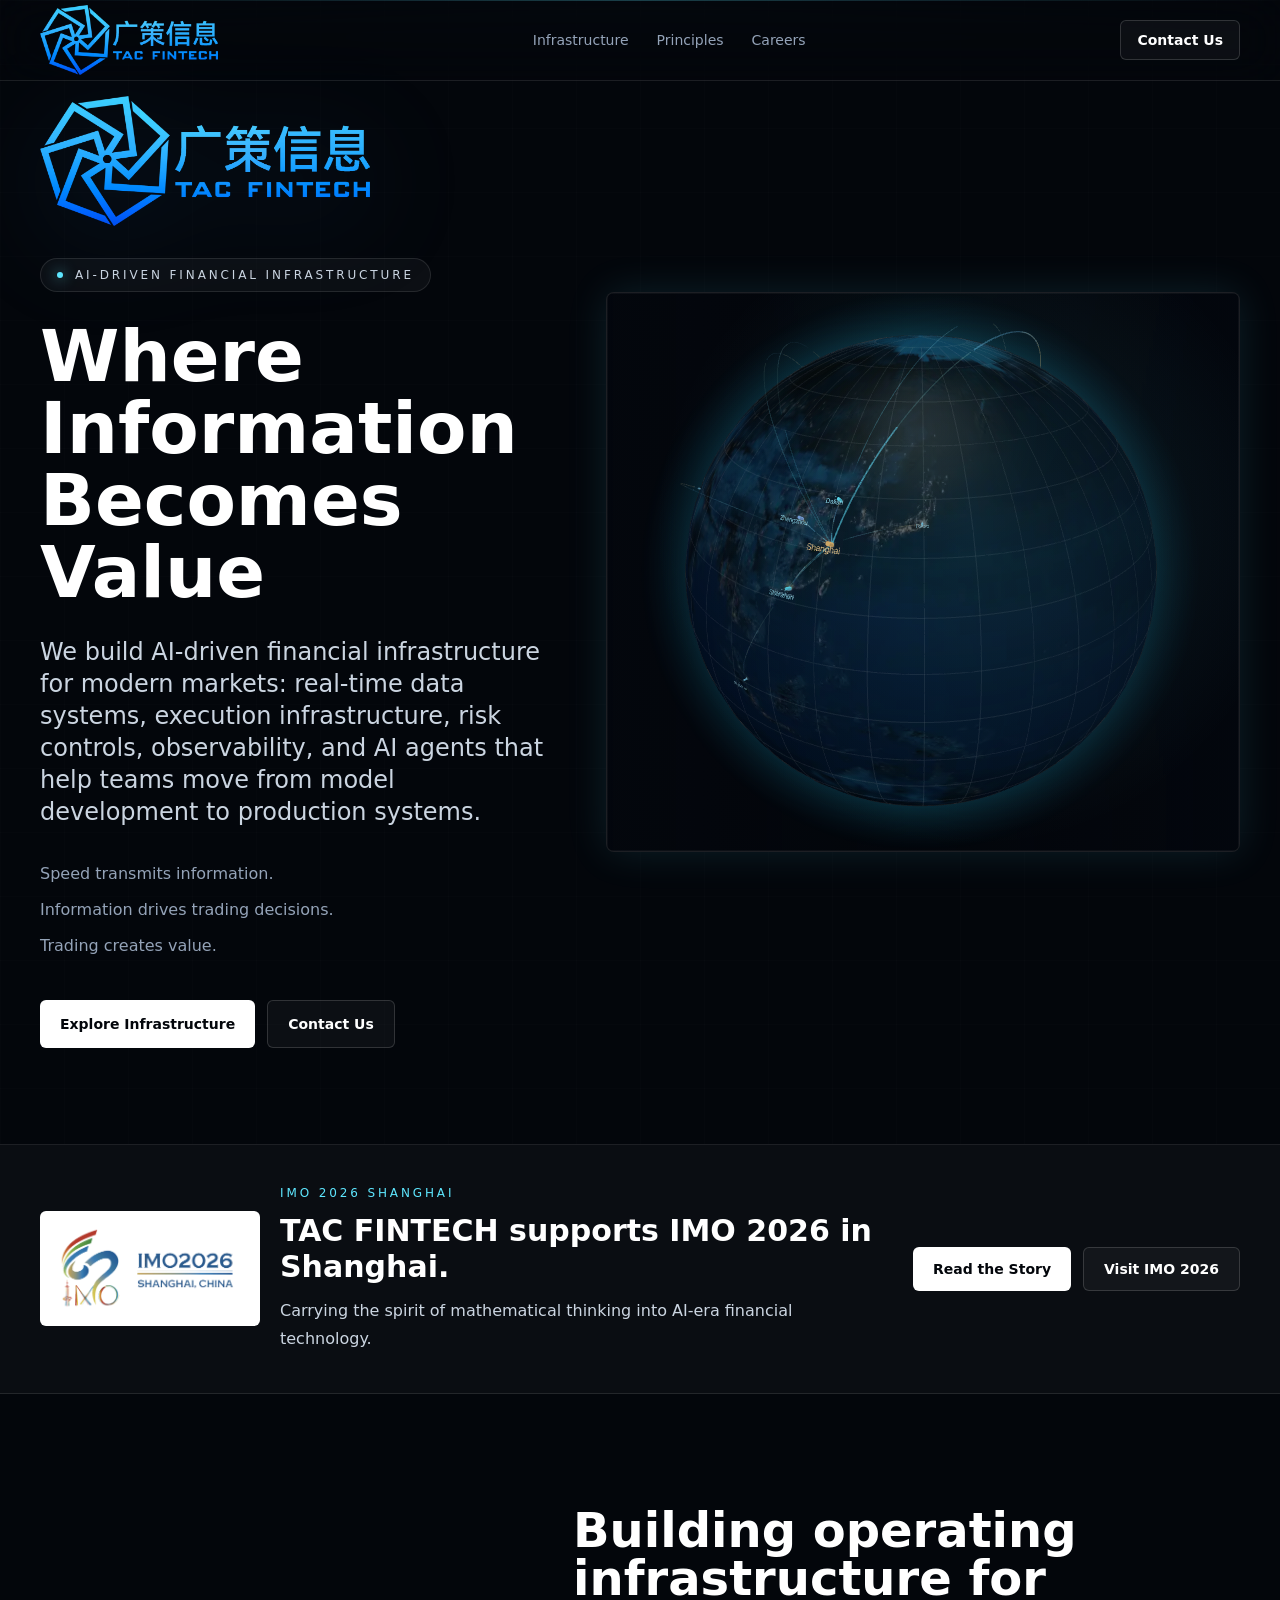
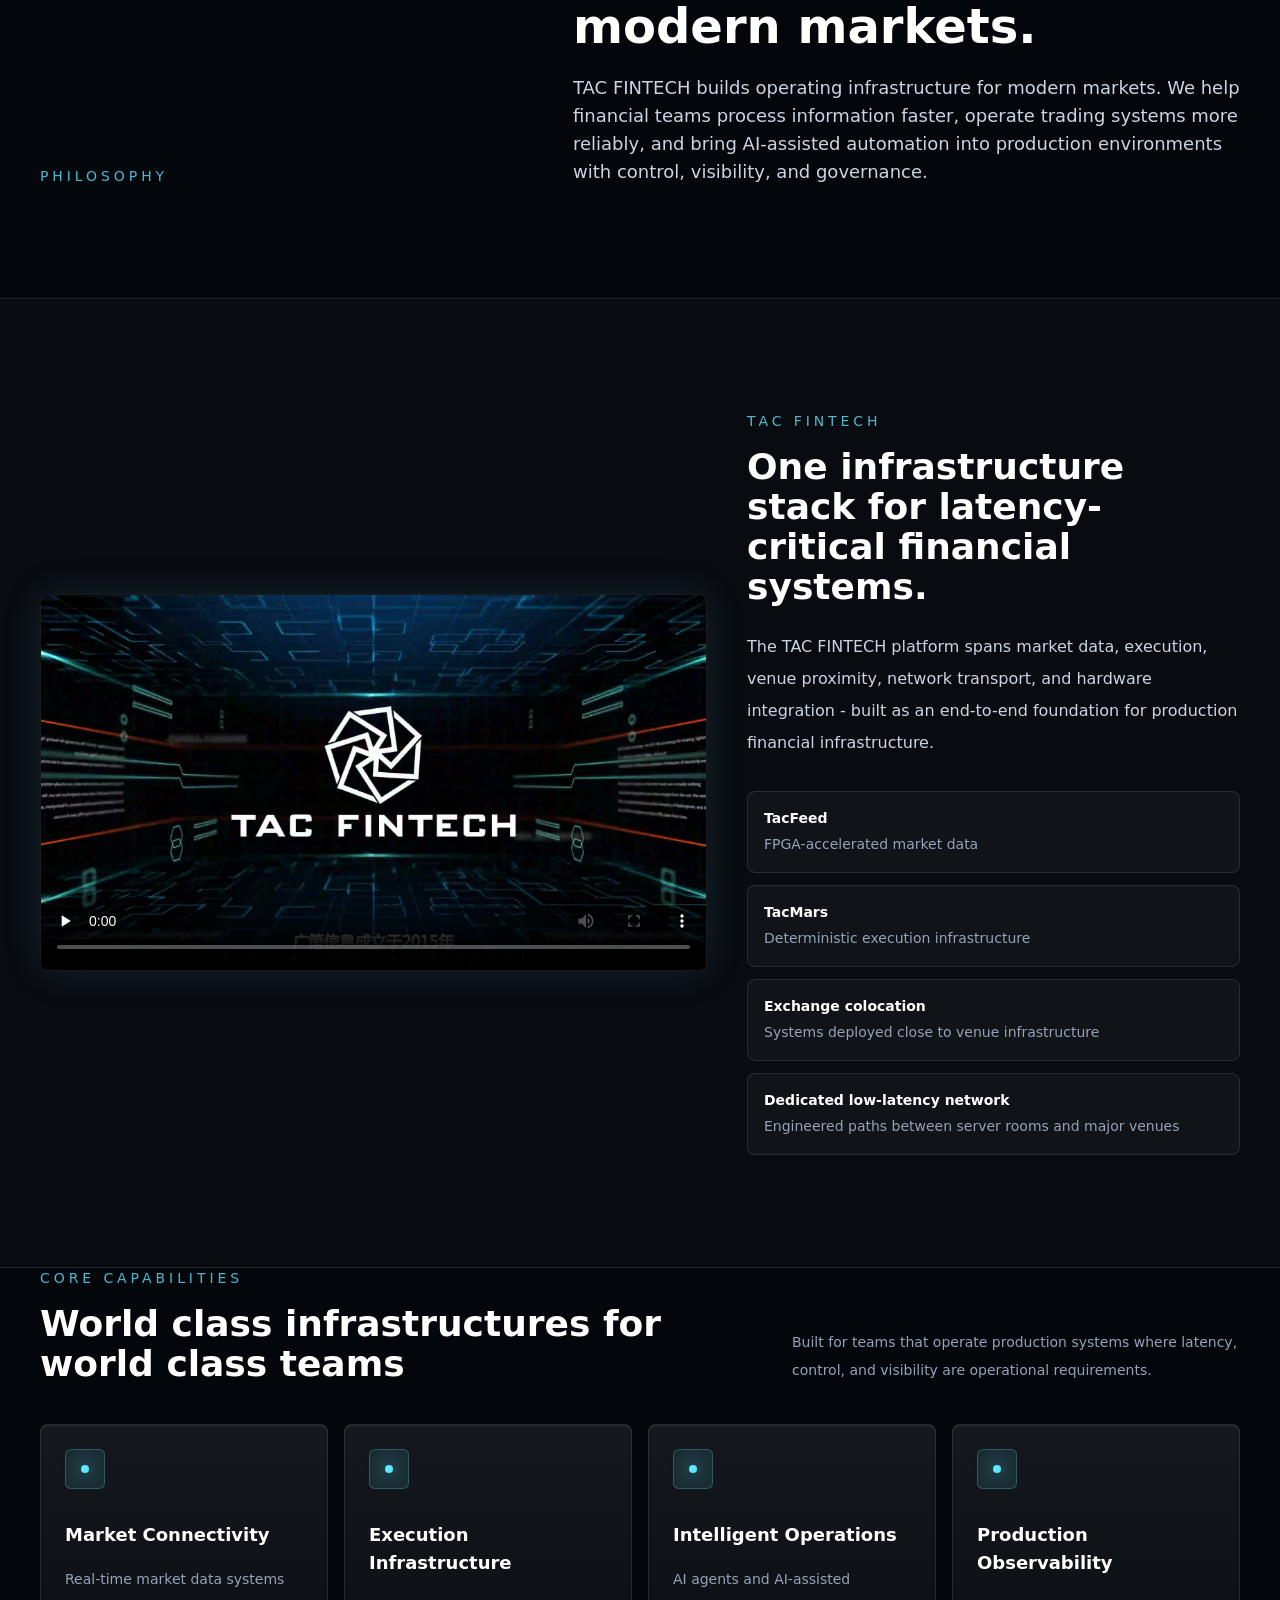
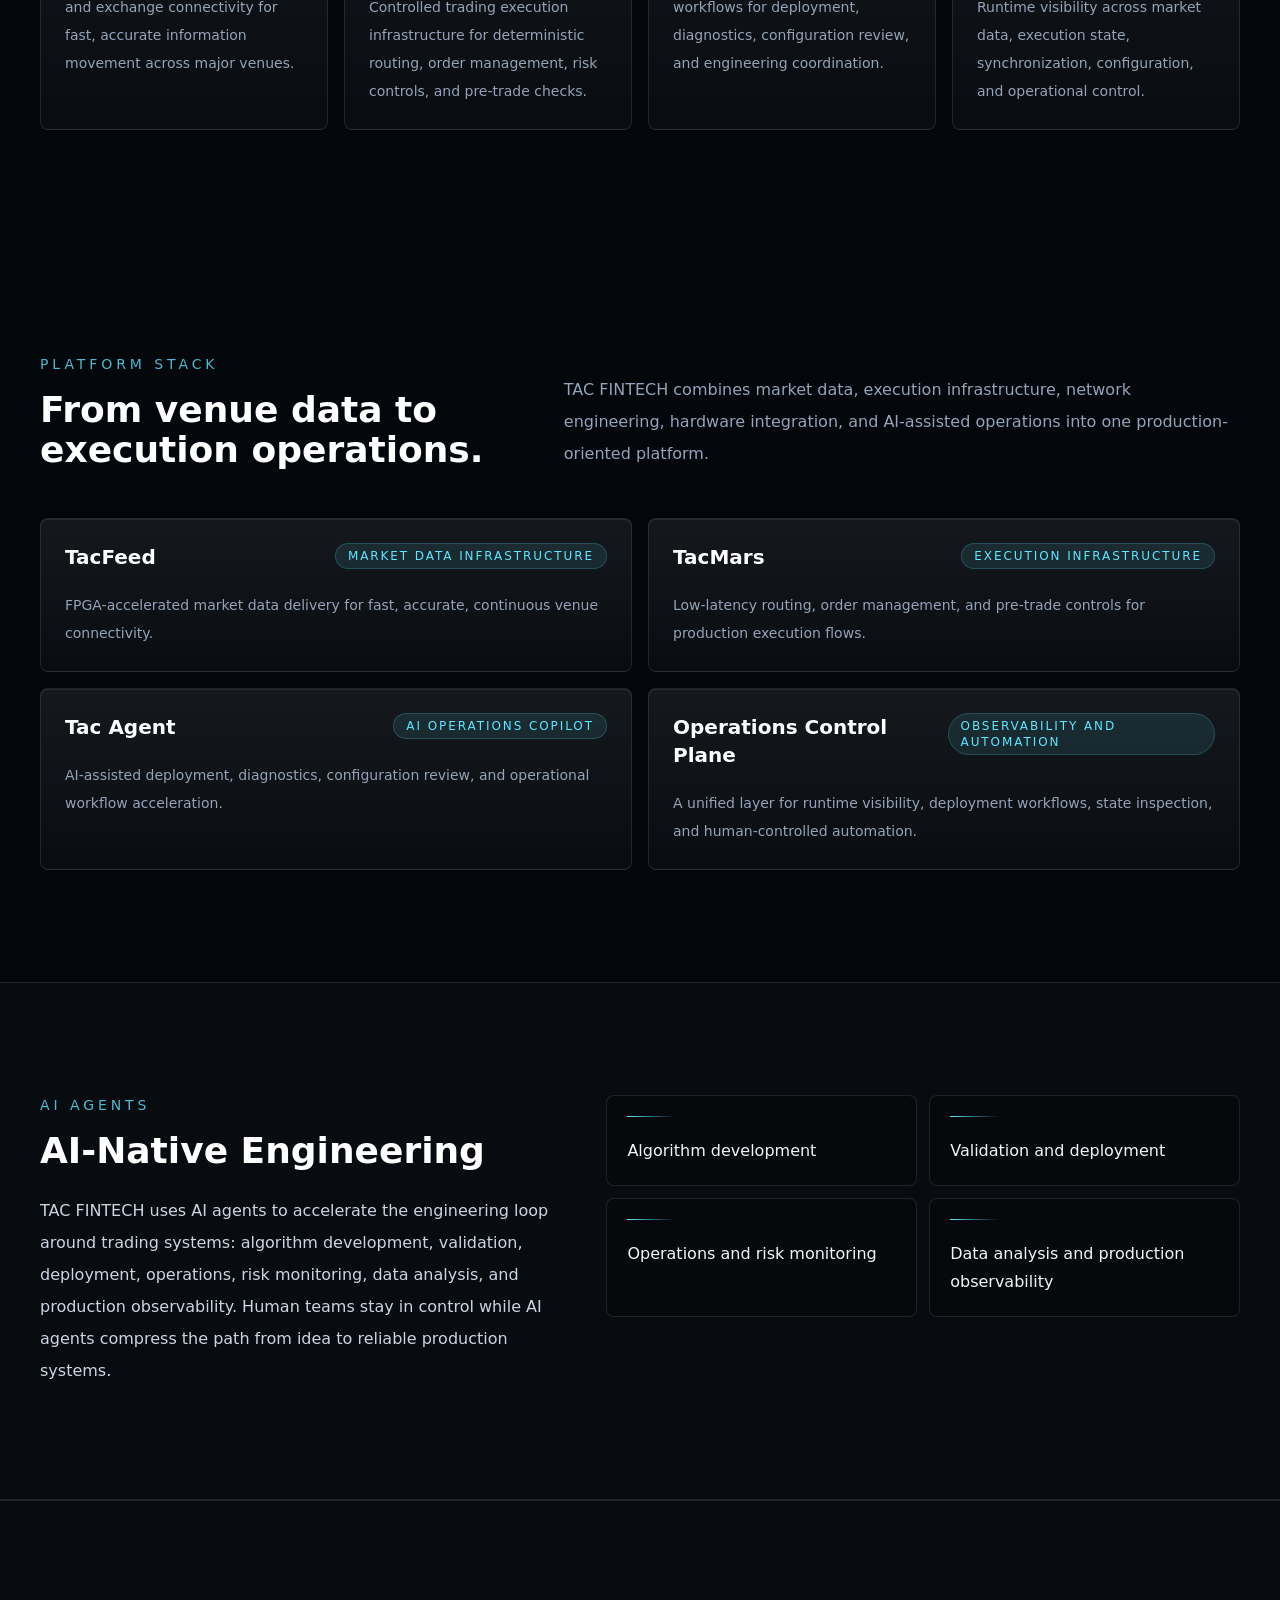
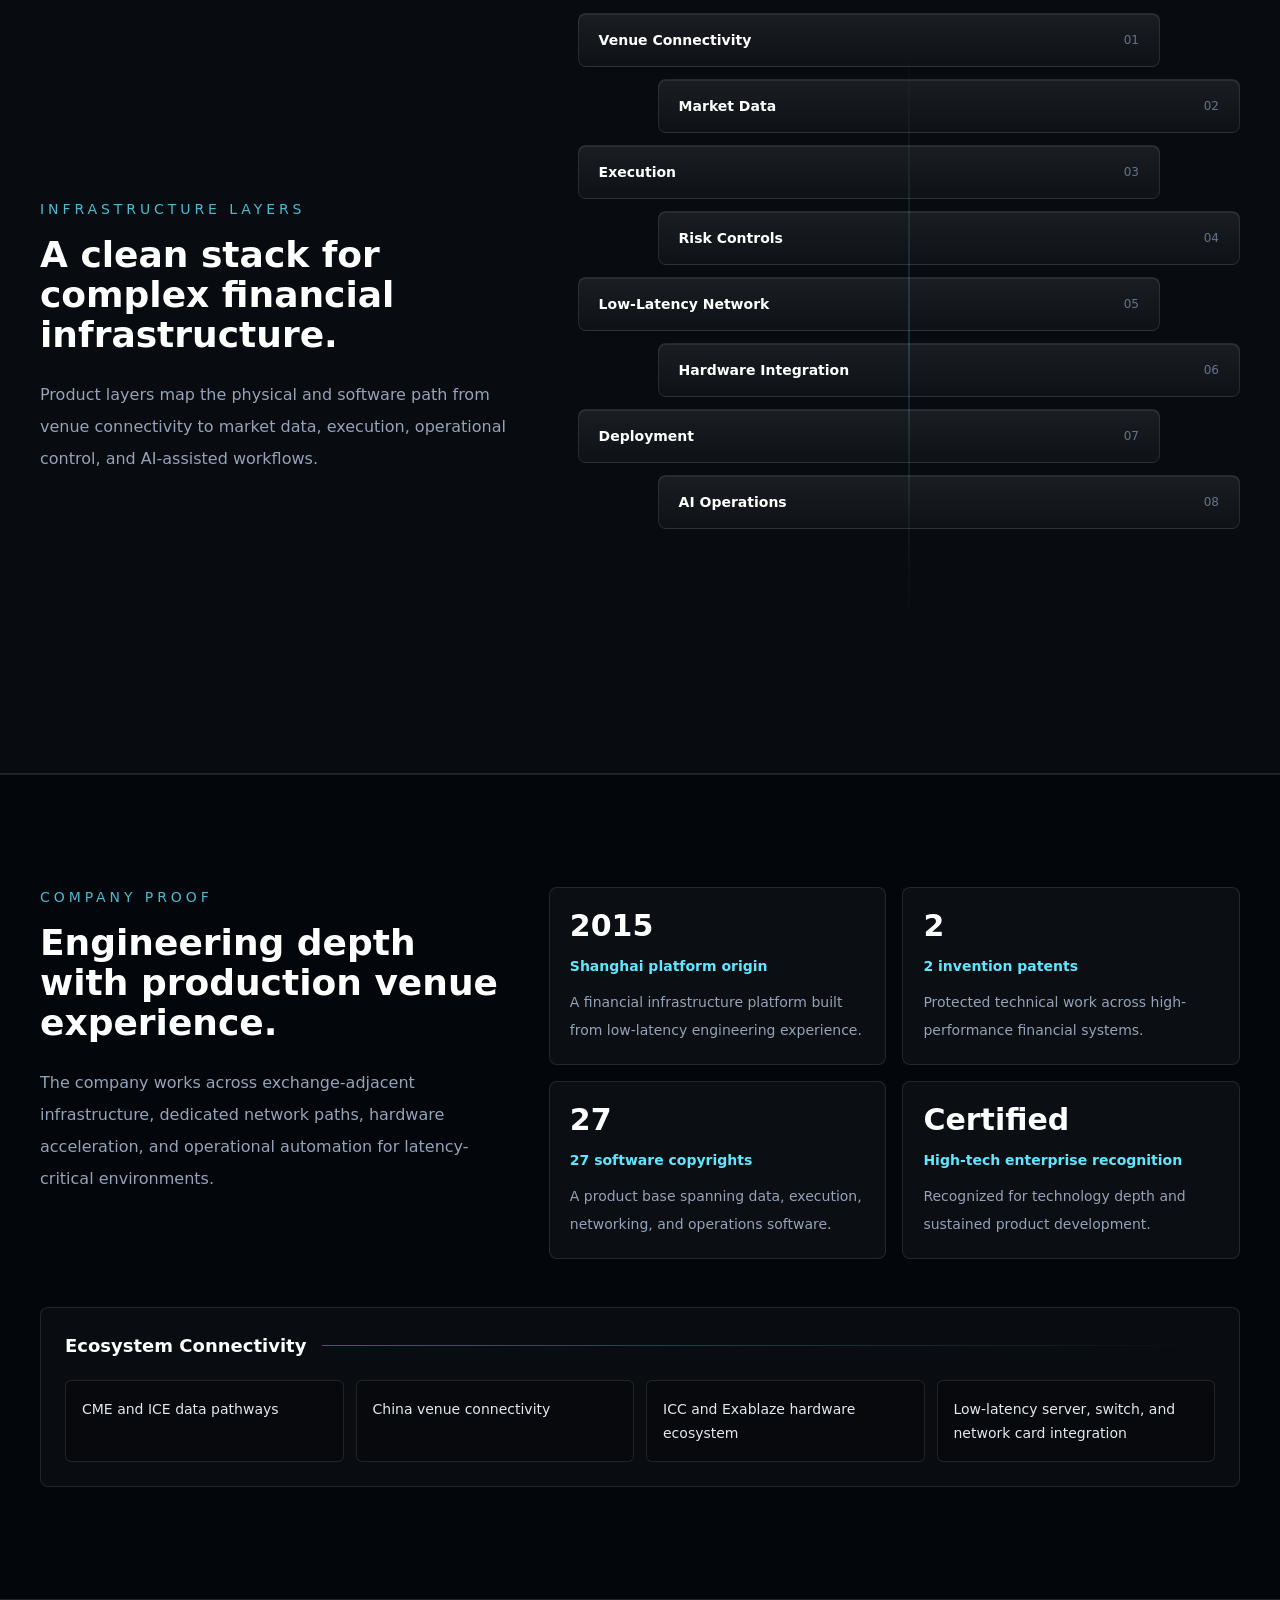
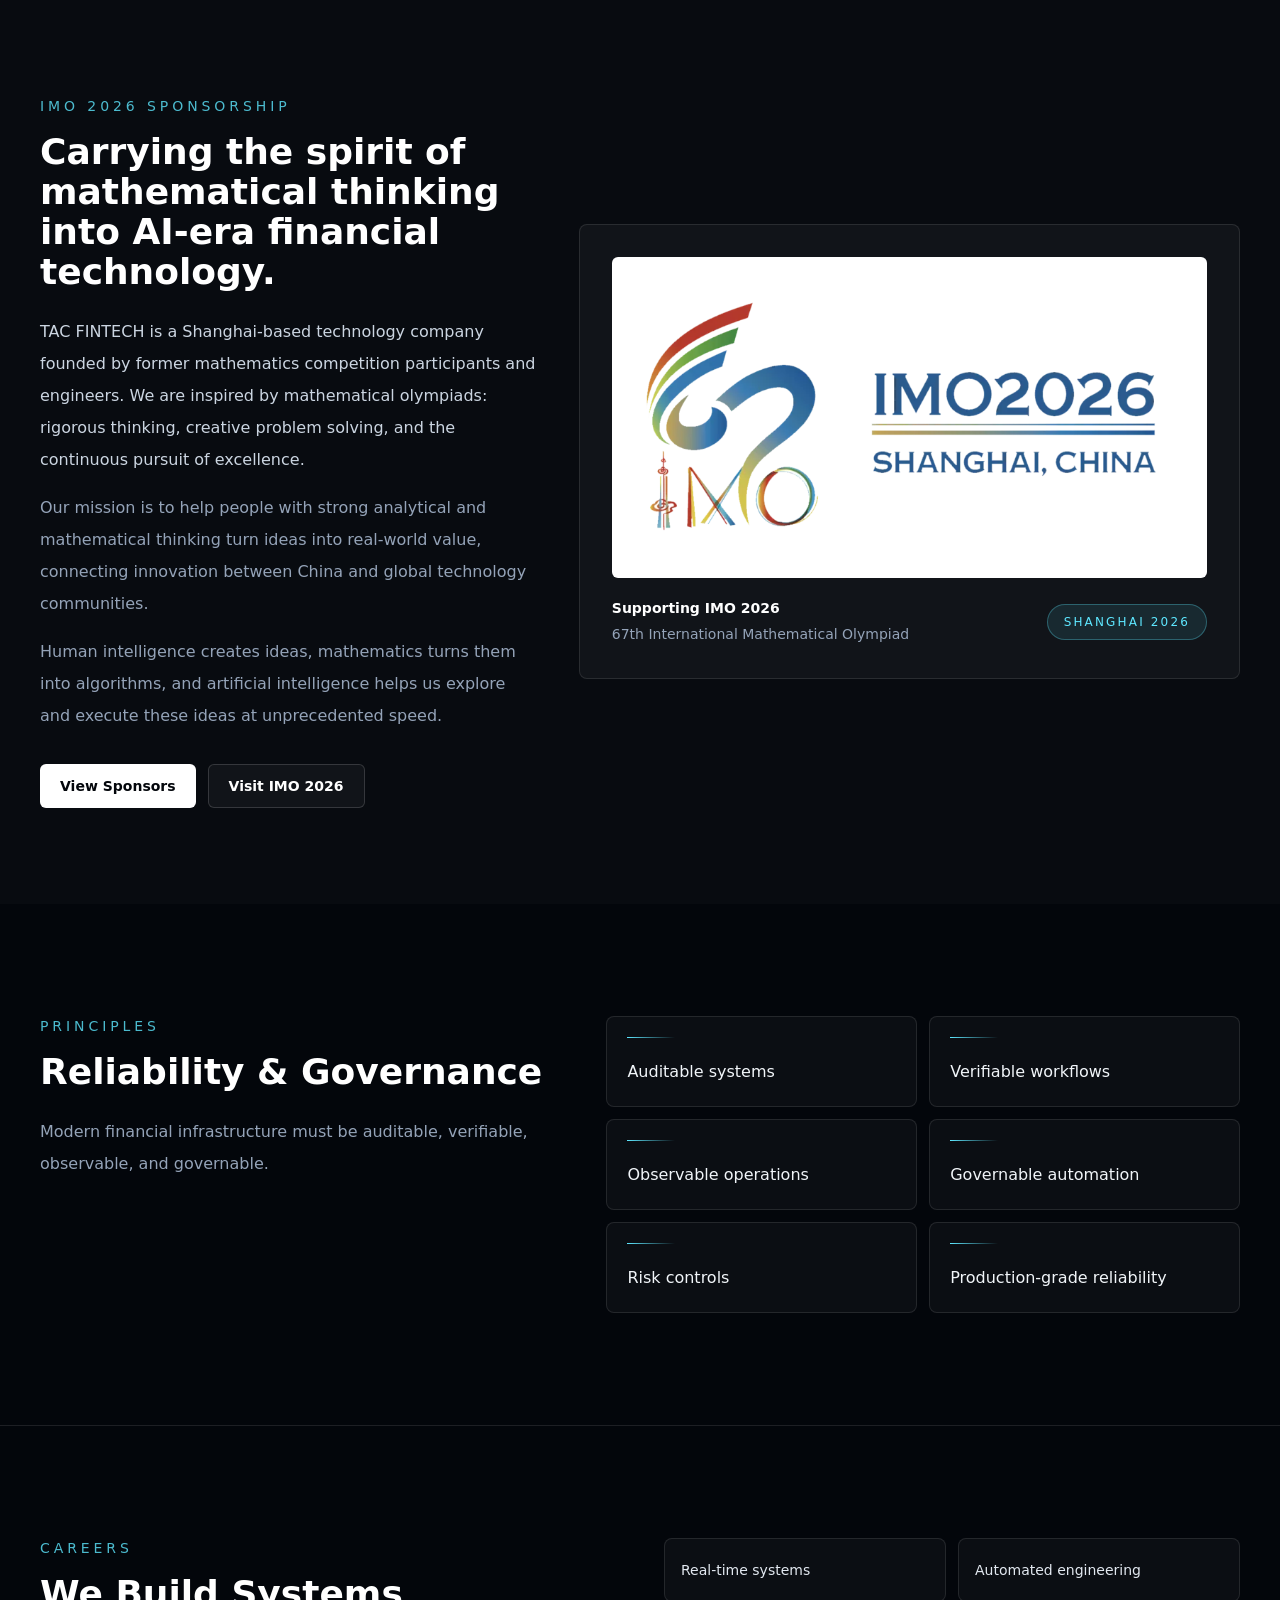
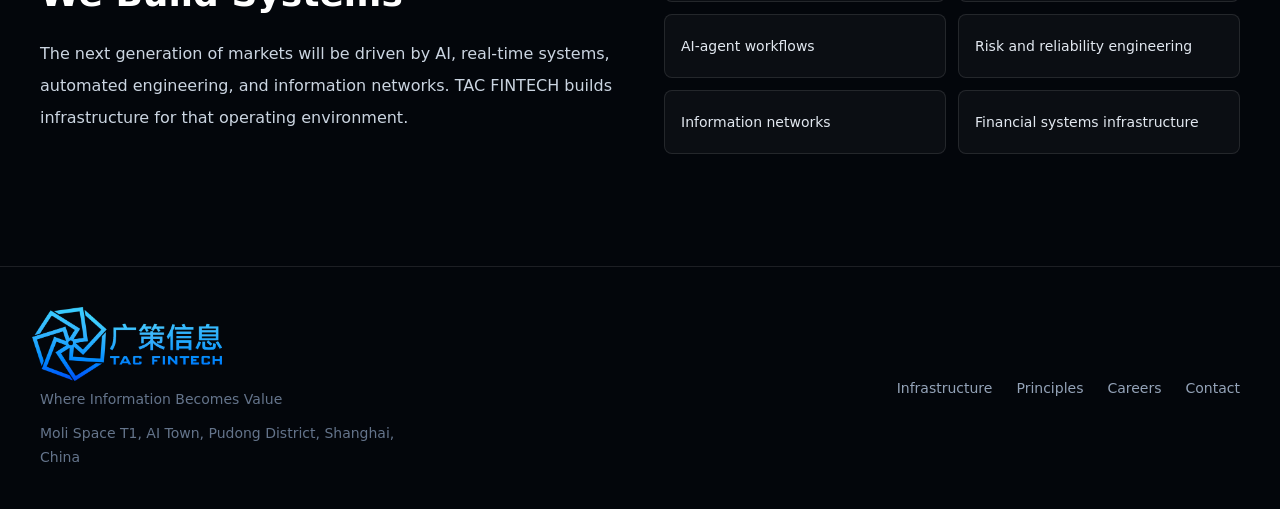
==== commit 0cfb6558: "Deploy mobile globe company copy update" ====
--- a/index.html
+++ b/index.html
@@ -1 +1 @@
-<!DOCTYPE html><html lang="en"><head><meta charSet="utf-8"/><meta name="viewport" content="width=device-width, initial-scale=1"/><link rel="preload" href="/brand/tactech-logo-plus-chinese-metal-blue-center-clear.webp" as="image"/><link rel="preload" as="image" href="/media/global-information-flow-pacific.webp"/><link rel="stylesheet" href="/_next/static/chunks/0miij-lzlurhs.css" data-precedence="next"/><link rel="preload" as="script" fetchPriority="low" href="/_next/static/chunks/0ht900cau6_ur.js"/><script src="/_next/static/chunks/021l9jwjrzakt.js" async=""></script><script src="/_next/static/chunks/07lhk_q6pmm3r.js" async=""></script><script src="/_next/static/chunks/turbopack-0q7-i5tv5wkjl.js" async=""></script><script src="/_next/static/chunks/0dbhjjzl8qfwv.js" async=""></script><script src="/_next/static/chunks/0-xg78-jc3qsx.js" async=""></script><script src="/_next/static/chunks/0kfwgj.a-ux44.js" async=""></script><title>TAC FINTECH | Where Information Becomes Value</title><meta name="description" content="Mission-critical trading infrastructure for modern financial systems, spanning low-latency execution, operational automation, monitoring, deployment, and observability."/><meta name="keywords" content="financial infrastructure,low-latency execution infrastructure,operational automation,production observability,exchange-grade engineering"/><meta property="og:title" content="TAC FINTECH | Where Information Becomes Value"/><meta property="og:description" content="Intelligent infrastructure for modern financial systems with exchange-grade reliability, observability, and AI-assisted operations."/><meta property="og:image" content="https://www.tacfintech.cn/brand/tacfintech-og-image.png"/><meta property="og:image:width" content="1200"/><meta property="og:image:height" content="630"/><meta property="og:image:alt" content="TAC FINTECH social preview"/><meta property="og:type" content="website"/><meta name="twitter:card" content="summary_large_image"/><meta name="twitter:title" content="TAC FINTECH | Where Information Becomes Value"/><meta name="twitter:description" content="Intelligent infrastructure for modern financial systems with exchange-grade reliability, observability, and AI-assisted operations."/><meta name="twitter:image" content="https://www.tacfintech.cn/brand/tacfintech-og-image.png"/><link rel="icon" href="/icon.svg?icon.0oqzwgxzv76fp.svg" sizes="any" type="image/svg+xml"/><script src="/_next/static/chunks/03~yq9q893hmn.js" noModule=""></script></head><body><div hidden=""><!--$--><!--/$--></div><main class="min-h-screen overflow-hidden bg-graphite-950 text-white"><header class="fixed inset-x-0 top-0 z-50 border-b border-white/10 bg-graphite-950/72 px-4 backdrop-blur-xl sm:px-6 lg:px-10"><div class="flex h-20 w-full max-w-[342px] items-center justify-between gap-4 sm:mx-auto sm:max-w-7xl"><a href="#" aria-label="TAC FINTECH home" class="shrink-0 transition hover:opacity-85 focus:outline-none focus:ring-2 focus:ring-signal-cyan focus:ring-offset-2 focus:ring-offset-graphite-950"><img src="/brand/tactech-logo-plus-chinese-metal-blue-center-clear.webp" alt="TAC FINTECH metal-blue logo with Chinese wordmark" width="1200" height="471" loading="eager" decoding="async" class="h-auto w-[150px] sm:w-[178px] select-none "/></a><nav aria-label="Primary navigation" class="hidden items-center gap-7 text-sm font-medium text-slate-400 md:flex"><a href="#infrastructure" class="transition hover:text-signal-cyan">Infrastructure</a><a href="#principles" class="transition hover:text-signal-cyan">Principles</a><a href="#careers" class="transition hover:text-signal-cyan">Careers</a></nav><a href="#contact" class="inline-flex min-h-10 items-center justify-center rounded-md border border-white/15 bg-white/[0.04] px-4 py-2 text-sm font-semibold text-white transition hover:border-signal-cyan/60 hover:bg-signal-cyan/10 focus:outline-none focus:ring-2 focus:ring-signal-cyan focus:ring-offset-2 focus:ring-offset-graphite-950">Contact Us</a></div></header><section class="relative min-h-[92vh] overflow-hidden border-b border-white/10" aria-labelledby="hero-title"><div class="absolute inset-0 bg-[linear-gradient(rgba(255,255,255,0.035)_1px,transparent_1px),linear-gradient(90deg,rgba(255,255,255,0.035)_1px,transparent_1px)] bg-[size:64px_64px] opacity-30"></div><div class="absolute inset-x-0 top-0 h-px bg-gradient-to-r from-transparent via-signal-cyan/50 to-transparent"></div><div class="relative mx-auto grid min-h-[92vh] max-w-7xl items-center gap-12 px-6 py-24 sm:px-8 lg:grid-cols-[0.9fr_1.1fr] lg:px-10"><div class="min-w-0 w-full max-w-[342px] sm:max-w-3xl" style="opacity:0;transform:translateY(18px)"><img src="/brand/tactech-logo-plus-chinese-metal-blue-center-clear.webp" alt="TAC FINTECH metal-blue logo with Chinese wordmark" width="1200" height="471" loading="eager" decoding="async" class="h-auto w-[260px] sm:w-[330px] select-none hidden sm:block mb-8 drop-shadow-[0_22px_55px_rgba(66,153,225,0.18)]"/><div class="mb-7 inline-flex max-w-full items-center gap-2 rounded-full border border-white/10 bg-white/[0.04] px-3 py-2 text-[10px] font-medium uppercase tracking-[0.14em] text-slate-300 sm:gap-3 sm:px-4 sm:text-xs sm:tracking-[0.24em]"><span class="h-1.5 w-1.5 rounded-full bg-signal-cyan shadow-[0_0_14px_rgba(94,231,255,0.9)]"></span><span class="sm:hidden">AI-Driven Infrastructure</span><span class="hidden sm:inline">AI-Driven Financial Infrastructure</span></div><h1 id="hero-title" class="max-w-full text-4xl font-semibold leading-[1.04] tracking-normal text-white sm:max-w-4xl sm:text-6xl lg:text-7xl">Where Information Becomes Value</h1><p class="mt-7 max-w-full text-xl leading-8 text-slate-300 sm:max-w-2xl sm:text-2xl">We build AI-driven financial infrastructure for modern markets: real-time data systems, execution infrastructure, risk controls, observability, and AI agents that help teams move from model development to production systems.</p><div class="relative mt-8 w-full max-w-full overflow-hidden rounded-lg border border-white/10 bg-graphite-900/70 shadow-glow backdrop-blur-xl lg:hidden" aria-label="Mobile global information flow"><div class="relative flex min-w-0 items-center justify-between gap-3 border-b border-white/10 px-3 py-3"><div class="min-w-0"><p class="text-[10px] font-medium uppercase tracking-[0.16em] text-signal-cyan sm:tracking-[0.24em]">Global information flow</p><p class="mt-1 text-xs text-slate-400">Same live globe view as desktop</p></div><span class="rounded-full border border-signal-cyan/30 bg-signal-cyan/10 px-3 py-1 text-[10px] font-medium uppercase tracking-[0.16em] text-signal-cyan">Live globe</span></div><div data-testid="mobile-global-flow-panel" class="relative h-[330px]"><div class="overflow-hidden rounded-lg border border-white/10 bg-graphite-950 shadow-glow absolute inset-0 rounded-none border-0" role="img" aria-label="Shanghai bidirectional market signals across core venues and major global financial centers"><img src="/media/global-information-flow-pacific.webp" alt="" aria-hidden="true" class="absolute inset-0 h-full w-full object-cover opacity-85"/><div class="absolute inset-0 bg-[radial-gradient(circle_at_58%_42%,rgba(94,231,255,0.16),transparent_18rem),linear-gradient(90deg,rgba(4,8,17,0.68),rgba(4,8,17,0.18)_48%,rgba(4,8,17,0.62))]"></div><div class="absolute inset-0 bg-[linear-gradient(rgba(94,231,255,0.04)_1px,transparent_1px),linear-gradient(90deg,rgba(94,231,255,0.035)_1px,transparent_1px)] bg-[size:42px_42px] opacity-50"></div><div aria-hidden="true" class="absolute inset-0 cursor-grab transition-opacity duration-500 active:cursor-grabbing opacity-0"></div><div class="pointer-events-none absolute inset-0 bg-[radial-gradient(circle_at_58%_42%,rgba(94,231,255,0.12),transparent_20rem),linear-gradient(90deg,rgba(4,8,17,0.34),rgba(4,8,17,0.04)_48%,rgba(4,8,17,0.42))]"></div><div class="pointer-events-none absolute inset-0 ring-1 ring-inset ring-white/[0.04]"></div></div></div></div><div data-testid="mobile-hero-actions" class="mt-3 grid max-w-full grid-cols-2 gap-3 sm:hidden" aria-label="Mobile hero actions"><a href="#infrastructure" class="inline-flex min-h-11 items-center justify-center rounded-md bg-white px-4 py-2.5 text-sm font-semibold text-graphite-950 transition hover:bg-signal-cyan focus:outline-none focus:ring-2 focus:ring-signal-cyan focus:ring-offset-2 focus:ring-offset-graphite-950">Explore</a><a href="#contact" class="inline-flex min-h-11 items-center justify-center rounded-md border border-white/15 bg-white/[0.04] px-4 py-2.5 text-sm font-semibold text-white transition hover:border-signal-cyan/60 hover:bg-signal-cyan/10 focus:outline-none focus:ring-2 focus:ring-signal-cyan focus:ring-offset-2 focus:ring-offset-graphite-950">Contact</a></div><div class="hidden sm:block mt-8 space-y-2 text-base leading-7 text-slate-400"><p>Speed transmits information.</p><p>Information drives trading decisions.</p><p>Trading creates value.</p></div><div class="mt-10 hidden flex-col gap-3 sm:flex sm:flex-row"><a href="#infrastructure" class="inline-flex min-h-12 items-center justify-center rounded-md bg-white px-5 py-3 text-sm font-semibold text-graphite-950 transition hover:bg-signal-cyan focus:outline-none focus:ring-2 focus:ring-signal-cyan focus:ring-offset-2 focus:ring-offset-graphite-950">Explore Infrastructure</a><a href="#contact" class="inline-flex min-h-12 items-center justify-center rounded-md border border-white/15 bg-white/[0.04] px-5 py-3 text-sm font-semibold text-white transition hover:border-signal-cyan/60 hover:bg-signal-cyan/10 focus:outline-none focus:ring-2 focus:ring-signal-cyan focus:ring-offset-2 focus:ring-offset-graphite-950">Contact Us</a></div></div><div class="hidden lg:block relative min-h-[420px] lg:min-h-[560px]" style="opacity:0;transform:scale(0.96)"><div class="overflow-hidden rounded-lg border border-white/10 bg-graphite-950 shadow-glow absolute inset-0" role="img" aria-label="Shanghai bidirectional market signals across core venues and major global financial centers"><img src="/media/global-information-flow-pacific.webp" alt="" aria-hidden="true" class="absolute inset-0 h-full w-full object-cover opacity-85"/><div class="absolute inset-0 bg-[radial-gradient(circle_at_58%_42%,rgba(94,231,255,0.16),transparent_18rem),linear-gradient(90deg,rgba(4,8,17,0.68),rgba(4,8,17,0.18)_48%,rgba(4,8,17,0.62))]"></div><div class="absolute inset-0 bg-[linear-gradient(rgba(94,231,255,0.04)_1px,transparent_1px),linear-gradient(90deg,rgba(94,231,255,0.035)_1px,transparent_1px)] bg-[size:42px_42px] opacity-50"></div><div aria-hidden="true" class="absolute inset-0 cursor-grab transition-opacity duration-500 active:cursor-grabbing opacity-0"></div><div class="pointer-events-none absolute inset-0 bg-[radial-gradient(circle_at_58%_42%,rgba(94,231,255,0.12),transparent_20rem),linear-gradient(90deg,rgba(4,8,17,0.34),rgba(4,8,17,0.04)_48%,rgba(4,8,17,0.42))]"></div><div class="pointer-events-none absolute inset-0 ring-1 ring-inset ring-white/[0.04]"></div></div></div></div></section><section class="border-b border-white/10 bg-white/[0.026] px-6 py-10 sm:px-8 lg:px-10" aria-labelledby="imo-highlight-title"><div class="mx-auto grid max-w-7xl gap-6 md:grid-cols-[minmax(0,1fr)_auto] md:items-center"><div class="flex min-w-0 flex-col gap-5 sm:flex-row sm:items-center"><a href="https://www.imo2026.com/index.htm" target="_blank" rel="noreferrer" aria-label="Visit the official IMO 2026 website" class="w-[178px] shrink-0 rounded-md border border-white/10 bg-white px-4 py-3 transition hover:border-signal-cyan/50 focus:outline-none focus:ring-2 focus:ring-signal-cyan focus:ring-offset-2 focus:ring-offset-graphite-950 sm:w-[220px]"><img src="/brand/imo2026-logo.webp" alt="IMO 2026 Shanghai logo" width="780" height="370" loading="lazy" decoding="async" class="h-auto w-full"/></a><div class="min-w-0"><p class="text-xs font-medium uppercase tracking-[0.24em] text-signal-cyan">IMO 2026 Shanghai</p><h2 id="imo-highlight-title" class="mt-3 max-w-3xl text-2xl font-semibold tracking-normal text-white sm:text-3xl">TAC FINTECH supports IMO 2026 in Shanghai.</h2><p class="mt-3 max-w-3xl text-base leading-7 text-slate-300">Carrying the spirit of mathematical thinking into AI-era financial technology.</p></div></div><div class="flex flex-col gap-3 sm:flex-row md:justify-end"><a href="#imo-2026" class="inline-flex min-h-11 items-center justify-center rounded-md bg-white px-5 py-2.5 text-sm font-semibold text-graphite-950 transition hover:bg-signal-cyan focus:outline-none focus:ring-2 focus:ring-signal-cyan focus:ring-offset-2 focus:ring-offset-graphite-950">Read the Story</a><a href="https://www.imo2026.com/index.htm" target="_blank" rel="noreferrer" class="inline-flex min-h-11 items-center justify-center rounded-md border border-white/15 bg-white/[0.04] px-5 py-2.5 text-sm font-semibold text-white transition hover:border-signal-cyan/60 hover:bg-signal-cyan/10 focus:outline-none focus:ring-2 focus:ring-signal-cyan focus:ring-offset-2 focus:ring-offset-graphite-950">Visit IMO 2026</a></div></div></section><section id="infrastructure" class="mx-auto max-w-7xl px-6 py-20 sm:px-8 lg:px-10 lg:py-28" aria-labelledby="philosophy-title"><div class="grid gap-10 lg:grid-cols-[0.85fr_1.15fr] lg:items-end"><p class="text-sm font-medium uppercase tracking-[0.28em] text-signal-cyan/80">Philosophy</p><div><h2 id="philosophy-title" class="max-w-3xl text-3xl font-semibold tracking-normal text-white sm:text-4xl lg:text-5xl">Building operating infrastructure for modern markets.</h2><p class="mt-6 max-w-3xl text-base leading-8 text-slate-300 sm:text-lg">TAC FINTECH builds operating infrastructure for modern markets. We help financial teams process information faster, operate trading systems more reliably, and bring AI-assisted automation into production environments with control, visibility, and governance.</p></div></div></section><section class="border-y border-white/10 bg-white/[0.018] px-6 py-20 sm:px-8 lg:px-10 lg:py-28" aria-labelledby="video-title"><div class="mx-auto grid max-w-7xl gap-10 lg:grid-cols-[1.15fr_0.85fr] lg:items-center"><div class="overflow-hidden rounded-lg border border-white/10 bg-black shadow-glow" style="opacity:0;transform:translateY(18px)"><video class="aspect-video w-full bg-black object-cover" controls="" playsInline="" preload="none" poster="/media/tacfintech-poster.jpg"><source src="/media/tacfintech-cloudflare.mp4" type="video/mp4"/></video></div><div style="opacity:0;transform:translateY(18px)"><p class="text-sm font-medium uppercase tracking-[0.28em] text-signal-cyan/80">TAC FINTECH</p><h2 id="video-title" class="mt-4 max-w-xl text-3xl font-semibold tracking-normal text-white sm:text-4xl">One infrastructure stack for latency-critical financial systems.</h2><p class="mt-6 max-w-xl text-base leading-8 text-slate-300">The TAC FINTECH platform spans market data, execution, venue proximity, network transport, and hardware integration - built as an end-to-end foundation for production financial infrastructure.</p><div class="mt-8 grid gap-3"><div class="rounded-lg border border-white/10 bg-white/[0.035] px-4 py-4"><div class="text-sm font-semibold text-white">TacFeed</div><div class="mt-1 text-sm leading-6 text-slate-400">FPGA-accelerated market data</div></div><div class="rounded-lg border border-white/10 bg-white/[0.035] px-4 py-4"><div class="text-sm font-semibold text-white">TacMars</div><div class="mt-1 text-sm leading-6 text-slate-400">Deterministic execution infrastructure</div></div><div class="rounded-lg border border-white/10 bg-white/[0.035] px-4 py-4"><div class="text-sm font-semibold text-white">Exchange colocation</div><div class="mt-1 text-sm leading-6 text-slate-400">Systems deployed close to venue infrastructure</div></div><div class="rounded-lg border border-white/10 bg-white/[0.035] px-4 py-4"><div class="text-sm font-semibold text-white">Dedicated low-latency network</div><div class="mt-1 text-sm leading-6 text-slate-400">Engineered paths between server rooms and major venues</div></div></div></div></div></section><section class="mx-auto max-w-7xl px-6 pb-20 sm:px-8 lg:px-10 lg:pb-28" aria-labelledby="capabilities-title"><div class="mb-10 flex flex-col justify-between gap-5 sm:flex-row sm:items-end"><div><p class="text-sm font-medium uppercase tracking-[0.28em] text-signal-cyan/80">Core Capabilities</p><h2 id="capabilities-title" class="mt-4 max-w-2xl text-3xl font-semibold tracking-normal text-white sm:text-4xl">World class infrastructures for world class teams</h2></div><p class="max-w-md text-sm leading-7 text-slate-400">Built for teams that operate production systems where latency, control, and visibility are operational requirements.</p></div><div class="grid gap-4 sm:grid-cols-2 lg:grid-cols-4"><article class="glass-border group rounded-lg p-6 transition duration-300 hover:border-signal-cyan/35 hover:bg-white/[0.07]" style="opacity:0;transform:translateY(18px)"><div class="mb-8 flex h-10 w-10 items-center justify-center rounded-md border border-signal-cyan/25 bg-signal-cyan/10"><span class="h-2 w-2 rounded-full bg-signal-cyan shadow-[0_0_18px_rgba(94,231,255,0.95)]"></span></div><h3 class="text-lg font-semibold text-white">Market Connectivity</h3><p class="mt-4 text-sm leading-7 text-slate-400">Real-time market data systems and exchange connectivity for fast, accurate information movement across major venues.</p></article><article class="glass-border group rounded-lg p-6 transition duration-300 hover:border-signal-cyan/35 hover:bg-white/[0.07]" style="opacity:0;transform:translateY(18px)"><div class="mb-8 flex h-10 w-10 items-center justify-center rounded-md border border-signal-cyan/25 bg-signal-cyan/10"><span class="h-2 w-2 rounded-full bg-signal-cyan shadow-[0_0_18px_rgba(94,231,255,0.95)]"></span></div><h3 class="text-lg font-semibold text-white">Execution Infrastructure</h3><p class="mt-4 text-sm leading-7 text-slate-400">Controlled trading execution infrastructure for deterministic routing, order management, risk controls, and pre-trade checks.</p></article><article class="glass-border group rounded-lg p-6 transition duration-300 hover:border-signal-cyan/35 hover:bg-white/[0.07]" style="opacity:0;transform:translateY(18px)"><div class="mb-8 flex h-10 w-10 items-center justify-center rounded-md border border-signal-cyan/25 bg-signal-cyan/10"><span class="h-2 w-2 rounded-full bg-signal-cyan shadow-[0_0_18px_rgba(94,231,255,0.95)]"></span></div><h3 class="text-lg font-semibold text-white">Intelligent Operations</h3><p class="mt-4 text-sm leading-7 text-slate-400">AI agents and AI-assisted workflows for deployment, diagnostics, configuration review, and engineering coordination.</p></article><article class="glass-border group rounded-lg p-6 transition duration-300 hover:border-signal-cyan/35 hover:bg-white/[0.07]" style="opacity:0;transform:translateY(18px)"><div class="mb-8 flex h-10 w-10 items-center justify-center rounded-md border border-signal-cyan/25 bg-signal-cyan/10"><span class="h-2 w-2 rounded-full bg-signal-cyan shadow-[0_0_18px_rgba(94,231,255,0.95)]"></span></div><h3 class="text-lg font-semibold text-white">Production Observability</h3><p class="mt-4 text-sm leading-7 text-slate-400">Runtime visibility across market data, execution state, synchronization, configuration, and operational control.</p></article></div></section><section class="mx-auto max-w-7xl px-6 py-20 sm:px-8 lg:px-10 lg:py-28" aria-labelledby="product-stack-title"><div class="mb-12 grid gap-6 lg:grid-cols-[0.85fr_1.15fr] lg:items-end"><div><p class="text-sm font-medium uppercase tracking-[0.28em] text-signal-cyan/80">Platform Stack</p><h2 id="product-stack-title" class="mt-4 max-w-2xl text-3xl font-semibold tracking-normal text-white sm:text-4xl">From venue data to execution operations.</h2></div><p class="max-w-2xl text-base leading-8 text-slate-400">TAC FINTECH combines market data, execution infrastructure, network engineering, hardware integration, and AI-assisted operations into one production-oriented platform.</p></div><div class="grid gap-4 md:grid-cols-2"><article class="glass-border rounded-lg p-6" style="opacity:0;transform:translateY(16px)"><div class="flex flex-col gap-3 sm:flex-row sm:items-start sm:justify-between"><h3 class="text-xl font-semibold text-white">TacFeed</h3><span class="rounded-full border border-signal-cyan/20 bg-signal-cyan/10 px-3 py-1 text-xs font-medium uppercase tracking-[0.16em] text-signal-cyan">Market Data Infrastructure</span></div><p class="mt-5 text-sm leading-7 text-slate-400">FPGA-accelerated market data delivery for fast, accurate, continuous venue connectivity.</p></article><article class="glass-border rounded-lg p-6" style="opacity:0;transform:translateY(16px)"><div class="flex flex-col gap-3 sm:flex-row sm:items-start sm:justify-between"><h3 class="text-xl font-semibold text-white">TacMars</h3><span class="rounded-full border border-signal-cyan/20 bg-signal-cyan/10 px-3 py-1 text-xs font-medium uppercase tracking-[0.16em] text-signal-cyan">Execution Infrastructure</span></div><p class="mt-5 text-sm leading-7 text-slate-400">Low-latency routing, order management, and pre-trade controls for production execution flows.</p></article><article class="glass-border rounded-lg p-6" style="opacity:0;transform:translateY(16px)"><div class="flex flex-col gap-3 sm:flex-row sm:items-start sm:justify-between"><h3 class="text-xl font-semibold text-white">Tac Agent</h3><span class="rounded-full border border-signal-cyan/20 bg-signal-cyan/10 px-3 py-1 text-xs font-medium uppercase tracking-[0.16em] text-signal-cyan">AI Operations Copilot</span></div><p class="mt-5 text-sm leading-7 text-slate-400">AI-assisted deployment, diagnostics, configuration review, and operational workflow acceleration.</p></article><article class="glass-border rounded-lg p-6" style="opacity:0;transform:translateY(16px)"><div class="flex flex-col gap-3 sm:flex-row sm:items-start sm:justify-between"><h3 class="text-xl font-semibold text-white">Operations Control Plane</h3><span class="rounded-full border border-signal-cyan/20 bg-signal-cyan/10 px-3 py-1 text-xs font-medium uppercase tracking-[0.16em] text-signal-cyan">Observability And Automation</span></div><p class="mt-5 text-sm leading-7 text-slate-400">A unified layer for runtime visibility, deployment workflows, state inspection, and human-controlled automation.</p></article></div></section><section class="border-y border-white/10 bg-white/[0.02] px-6 py-20 sm:px-8 lg:px-10 lg:py-28" aria-labelledby="ai-native-engineering-title"><div class="mx-auto grid max-w-7xl gap-12 lg:grid-cols-[0.9fr_1.1fr] lg:items-start"><div><p class="text-sm font-medium uppercase tracking-[0.28em] text-signal-cyan/80">AI Agents</p><h2 id="ai-native-engineering-title" class="mt-4 max-w-xl text-3xl font-semibold tracking-normal text-white sm:text-4xl">AI-Native Engineering</h2><p class="mt-6 max-w-2xl text-base leading-8 text-slate-300">TAC FINTECH uses AI agents to accelerate the engineering loop around trading systems: algorithm development, validation, deployment, operations, risk monitoring, data analysis, and production observability. Human teams stay in control while AI agents compress the path from idea to reliable production systems.</p></div><div class="grid gap-3 sm:grid-cols-2"><div class="rounded-lg border border-white/10 bg-black/20 p-5" style="opacity:0;transform:translateY(12px)"><div class="mb-5 h-px w-12 bg-gradient-to-r from-signal-cyan to-transparent"></div><p class="text-base font-medium leading-7 text-slate-100">Algorithm development</p></div><div class="rounded-lg border border-white/10 bg-black/20 p-5" style="opacity:0;transform:translateY(12px)"><div class="mb-5 h-px w-12 bg-gradient-to-r from-signal-cyan to-transparent"></div><p class="text-base font-medium leading-7 text-slate-100">Validation and deployment</p></div><div class="rounded-lg border border-white/10 bg-black/20 p-5" style="opacity:0;transform:translateY(12px)"><div class="mb-5 h-px w-12 bg-gradient-to-r from-signal-cyan to-transparent"></div><p class="text-base font-medium leading-7 text-slate-100">Operations and risk monitoring</p></div><div class="rounded-lg border border-white/10 bg-black/20 p-5" style="opacity:0;transform:translateY(12px)"><div class="mb-5 h-px w-12 bg-gradient-to-r from-signal-cyan to-transparent"></div><p class="text-base font-medium leading-7 text-slate-100">Data analysis and production observability</p></div></div></div></section><section class="border-y border-white/10 bg-white/[0.02] px-6 py-20 sm:px-8 lg:px-10 lg:py-28" aria-labelledby="layers-title"><div class="mx-auto max-w-7xl"><div class="grid gap-12 lg:grid-cols-[0.85fr_1.15fr] lg:items-center"><div><p class="text-sm font-medium uppercase tracking-[0.28em] text-signal-cyan/80">Infrastructure Layers</p><h2 id="layers-title" class="mt-4 max-w-xl text-3xl font-semibold tracking-normal text-white sm:text-4xl">A clean stack for complex financial infrastructure.</h2><p class="mt-6 max-w-xl text-base leading-8 text-slate-400">Product layers map the physical and software path from venue connectivity to market data, execution, operational control, and AI-assisted workflows.</p></div><div class="relative"><div class="absolute inset-y-8 left-1/2 w-px -translate-x-1/2 bg-gradient-to-b from-transparent via-signal-cyan/35 to-transparent"></div><div class="grid gap-3"><div class="glass-border relative rounded-lg px-5 py-4 mr-8 sm:mr-20" style="opacity:0;transform:translateX(-18px)"><div class="flex items-center justify-between gap-4"><span class="text-sm font-semibold text-white">Venue Connectivity</span><span class="text-xs tabular-nums text-slate-500">01</span></div></div><div class="glass-border relative rounded-lg px-5 py-4 ml-8 sm:ml-20" style="opacity:0;transform:translateX(18px)"><div class="flex items-center justify-between gap-4"><span class="text-sm font-semibold text-white">Market Data</span><span class="text-xs tabular-nums text-slate-500">02</span></div></div><div class="glass-border relative rounded-lg px-5 py-4 mr-8 sm:mr-20" style="opacity:0;transform:translateX(-18px)"><div class="flex items-center justify-between gap-4"><span class="text-sm font-semibold text-white">Execution</span><span class="text-xs tabular-nums text-slate-500">03</span></div></div><div class="glass-border relative rounded-lg px-5 py-4 ml-8 sm:ml-20" style="opacity:0;transform:translateX(18px)"><div class="flex items-center justify-between gap-4"><span class="text-sm font-semibold text-white">Risk Controls</span><span class="text-xs tabular-nums text-slate-500">04</span></div></div><div class="glass-border relative rounded-lg px-5 py-4 mr-8 sm:mr-20" style="opacity:0;transform:translateX(-18px)"><div class="flex items-center justify-between gap-4"><span class="text-sm font-semibold text-white">Low-Latency Network</span><span class="text-xs tabular-nums text-slate-500">05</span></div></div><div class="glass-border relative rounded-lg px-5 py-4 ml-8 sm:ml-20" style="opacity:0;transform:translateX(18px)"><div class="flex items-center justify-between gap-4"><span class="text-sm font-semibold text-white">Hardware Integration</span><span class="text-xs tabular-nums text-slate-500">06</span></div></div><div class="glass-border relative rounded-lg px-5 py-4 mr-8 sm:mr-20" style="opacity:0;transform:translateX(-18px)"><div class="flex items-center justify-between gap-4"><span class="text-sm font-semibold text-white">Deployment</span><span class="text-xs tabular-nums text-slate-500">07</span></div></div><div class="glass-border relative rounded-lg px-5 py-4 ml-8 sm:ml-20" style="opacity:0;transform:translateX(18px)"><div class="flex items-center justify-between gap-4"><span class="text-sm font-semibold text-white">AI Operations</span><span class="text-xs tabular-nums text-slate-500">08</span></div></div><div class="glass-border relative rounded-lg px-5 py-4 mr-8 sm:mr-20" style="opacity:0;transform:translateX(-18px)"><div class="flex items-center justify-between gap-4"><span class="text-sm font-semibold text-white">Observability</span><span class="text-xs tabular-nums text-slate-500">09</span></div></div><div class="glass-border relative rounded-lg px-5 py-4 ml-8 sm:ml-20" style="opacity:0;transform:translateX(18px)"><div class="flex items-center justify-between gap-4"><span class="text-sm font-semibold text-white">Operational Intelligence</span><span class="text-xs tabular-nums text-slate-500">10</span></div></div></div></div></div></div></section><section class="border-t border-white/10 px-6 py-20 sm:px-8 lg:px-10 lg:py-28" aria-labelledby="proof-title"><div class="mx-auto max-w-7xl"><div class="grid gap-12 lg:grid-cols-[0.8fr_1.2fr]"><div><p class="text-sm font-medium uppercase tracking-[0.28em] text-signal-cyan/80">Company Proof</p><h2 id="proof-title" class="mt-4 max-w-xl text-3xl font-semibold tracking-normal text-white sm:text-4xl">Engineering depth with production venue experience.</h2><p class="mt-6 max-w-xl text-base leading-8 text-slate-400">The company works across exchange-adjacent infrastructure, dedicated network paths, hardware acceleration, and operational automation for latency-critical environments.</p></div><div class="grid gap-4 sm:grid-cols-2"><article class="rounded-lg border border-white/10 bg-white/[0.035] p-5" style="opacity:0;transform:translateY(14px)"><div class="text-3xl font-semibold text-white">2015</div><div class="mt-3 text-sm font-semibold text-signal-cyan">Shanghai platform origin</div><p class="mt-3 text-sm leading-7 text-slate-400">A financial infrastructure platform built from low-latency engineering experience.</p></article><article class="rounded-lg border border-white/10 bg-white/[0.035] p-5" style="opacity:0;transform:translateY(14px)"><div class="text-3xl font-semibold text-white">2</div><div class="mt-3 text-sm font-semibold text-signal-cyan">2 invention patents</div><p class="mt-3 text-sm leading-7 text-slate-400">Protected technical work across high-performance financial systems.</p></article><article class="rounded-lg border border-white/10 bg-white/[0.035] p-5" style="opacity:0;transform:translateY(14px)"><div class="text-3xl font-semibold text-white">27</div><div class="mt-3 text-sm font-semibold text-signal-cyan">27 software copyrights</div><p class="mt-3 text-sm leading-7 text-slate-400">A product base spanning data, execution, networking, and operations software.</p></article><article class="rounded-lg border border-white/10 bg-white/[0.035] p-5" style="opacity:0;transform:translateY(14px)"><div class="text-3xl font-semibold text-white">Certified</div><div class="mt-3 text-sm font-semibold text-signal-cyan">High-tech enterprise recognition</div><p class="mt-3 text-sm leading-7 text-slate-400">Recognized for technology depth and sustained product development.</p></article></div></div><div class="mt-12 rounded-lg border border-white/10 bg-white/[0.026] p-5 sm:p-6"><div class="mb-5 flex items-center justify-between gap-4"><h3 class="text-lg font-semibold text-white">Ecosystem Connectivity</h3><span class="h-px flex-1 bg-gradient-to-r from-signal-cyan/40 to-transparent"></span></div><div class="grid gap-3 sm:grid-cols-2 lg:grid-cols-4"><div class="rounded-md border border-white/10 bg-black/20 px-4 py-4 text-sm font-medium leading-6 text-slate-200">CME and ICE data pathways</div><div class="rounded-md border border-white/10 bg-black/20 px-4 py-4 text-sm font-medium leading-6 text-slate-200">China venue connectivity</div><div class="rounded-md border border-white/10 bg-black/20 px-4 py-4 text-sm font-medium leading-6 text-slate-200">ICC and Exablaze hardware ecosystem</div><div class="rounded-md border border-white/10 bg-black/20 px-4 py-4 text-sm font-medium leading-6 text-slate-200">Low-latency server, switch, and network card integration</div></div></div></div></section><section id="imo-2026" class="border-t border-white/10 bg-white/[0.018] px-6 py-20 sm:px-8 lg:px-10 lg:py-24" aria-labelledby="imo-sponsorship-title"><div class="mx-auto grid max-w-7xl gap-10 lg:grid-cols-[0.86fr_1.14fr] lg:items-center"><div><p class="text-sm font-medium uppercase tracking-[0.28em] text-signal-cyan/80">IMO 2026 Sponsorship</p><h2 id="imo-sponsorship-title" class="mt-4 max-w-2xl text-3xl font-semibold tracking-normal text-white sm:text-4xl">Carrying the spirit of mathematical thinking into AI-era financial technology.</h2><p class="mt-6 max-w-2xl text-base leading-8 text-slate-300">TAC FINTECH is a Shanghai-based technology company founded by former mathematics competition participants and engineers. We are inspired by mathematical olympiads: rigorous thinking, creative problem solving, and the continuous pursuit of excellence.</p><p class="mt-4 max-w-2xl text-base leading-8 text-slate-400">Our mission is to help people with strong analytical and mathematical thinking turn ideas into real-world value, connecting innovation between China and global technology communities.</p><p class="mt-4 max-w-2xl text-base leading-8 text-slate-400">Human intelligence creates ideas, mathematics turns them into algorithms, and artificial intelligence helps us explore and execute these ideas at unprecedented speed.</p><div class="mt-8 flex flex-col gap-3 sm:flex-row"><a href="https://www.imo2026.com/Sponsors.htm" target="_blank" rel="noreferrer" class="inline-flex min-h-11 items-center justify-center rounded-md bg-white px-5 py-2.5 text-sm font-semibold text-graphite-950 transition hover:bg-signal-cyan focus:outline-none focus:ring-2 focus:ring-signal-cyan focus:ring-offset-2 focus:ring-offset-graphite-950">View Sponsors</a><a href="https://www.imo2026.com/index.htm" target="_blank" rel="noreferrer" class="inline-flex min-h-11 items-center justify-center rounded-md border border-white/15 bg-white/[0.04] px-5 py-2.5 text-sm font-semibold text-white transition hover:border-signal-cyan/60 hover:bg-signal-cyan/10 focus:outline-none focus:ring-2 focus:ring-signal-cyan focus:ring-offset-2 focus:ring-offset-graphite-950">Visit IMO 2026</a></div></div><a href="https://www.imo2026.com/index.htm" target="_blank" rel="noreferrer" aria-label="Visit the official IMO 2026 website" class="group rounded-lg border border-white/10 bg-white/[0.04] p-6 transition hover:border-signal-cyan/45 hover:bg-white/[0.07] focus:outline-none focus:ring-2 focus:ring-signal-cyan focus:ring-offset-2 focus:ring-offset-graphite-950 sm:p-8"><div class="rounded-md border border-white/10 bg-white px-5 py-7"><img src="/brand/imo2026-logo.webp" alt="IMO 2026 Shanghai logo" width="780" height="370" loading="lazy" decoding="async" class="h-auto w-full"/></div><div class="mt-5 flex flex-col gap-3 sm:flex-row sm:items-center sm:justify-between"><div><div class="text-sm font-semibold text-white">Supporting IMO 2026</div><div class="mt-1 text-sm leading-6 text-slate-400">67th International Mathematical Olympiad</div></div><span class="inline-flex min-h-9 items-center justify-center rounded-full border border-signal-cyan/30 bg-signal-cyan/10 px-4 text-xs font-medium uppercase tracking-[0.18em] text-signal-cyan">Shanghai 2026</span></div></a></div></section><section id="principles" class="mx-auto max-w-7xl px-6 py-20 sm:px-8 lg:px-10 lg:py-28" aria-labelledby="principles-title"><div class="grid gap-12 lg:grid-cols-[0.9fr_1.1fr]"><div><p class="text-sm font-medium uppercase tracking-[0.28em] text-signal-cyan/80">Principles</p><h2 id="principles-title" class="mt-4 max-w-xl text-3xl font-semibold tracking-normal text-white sm:text-4xl">Reliability &amp; Governance</h2><p class="mt-6 max-w-xl text-base leading-8 text-slate-400">Modern financial infrastructure must be auditable, verifiable, observable, and governable.</p></div><div class="grid gap-3 sm:grid-cols-2"><div class="rounded-lg border border-white/10 bg-white/[0.035] p-5" style="opacity:0;transform:translateY(12px)"><div class="mb-5 h-px w-12 bg-gradient-to-r from-signal-cyan to-transparent"></div><p class="text-base font-medium leading-7 text-slate-100">Auditable systems</p></div><div class="rounded-lg border border-white/10 bg-white/[0.035] p-5" style="opacity:0;transform:translateY(12px)"><div class="mb-5 h-px w-12 bg-gradient-to-r from-signal-cyan to-transparent"></div><p class="text-base font-medium leading-7 text-slate-100">Verifiable workflows</p></div><div class="rounded-lg border border-white/10 bg-white/[0.035] p-5" style="opacity:0;transform:translateY(12px)"><div class="mb-5 h-px w-12 bg-gradient-to-r from-signal-cyan to-transparent"></div><p class="text-base font-medium leading-7 text-slate-100">Observable operations</p></div><div class="rounded-lg border border-white/10 bg-white/[0.035] p-5" style="opacity:0;transform:translateY(12px)"><div class="mb-5 h-px w-12 bg-gradient-to-r from-signal-cyan to-transparent"></div><p class="text-base font-medium leading-7 text-slate-100">Governable automation</p></div><div class="rounded-lg border border-white/10 bg-white/[0.035] p-5" style="opacity:0;transform:translateY(12px)"><div class="mb-5 h-px w-12 bg-gradient-to-r from-signal-cyan to-transparent"></div><p class="text-base font-medium leading-7 text-slate-100">Risk controls</p></div><div class="rounded-lg border border-white/10 bg-white/[0.035] p-5" style="opacity:0;transform:translateY(12px)"><div class="mb-5 h-px w-12 bg-gradient-to-r from-signal-cyan to-transparent"></div><p class="text-base font-medium leading-7 text-slate-100">Production-grade reliability</p></div></div></div></section><section id="careers" class="border-t border-white/10 px-6 py-20 sm:px-8 lg:px-10 lg:py-28" aria-labelledby="careers-title"><div class="mx-auto max-w-7xl"><div class="grid gap-12 lg:grid-cols-[1fr_1fr] lg:items-start"><div><p class="text-sm font-medium uppercase tracking-[0.28em] text-signal-cyan/80">Careers</p><h2 id="careers-title" class="mt-4 text-3xl font-semibold tracking-normal text-white sm:text-4xl">We Build Systems</h2><p class="mt-6 max-w-2xl text-base leading-8 text-slate-300">The next generation of markets will be driven by AI, real-time systems, automated engineering, and information networks. TAC FINTECH builds infrastructure for that operating environment.</p></div><div class="grid gap-3 sm:grid-cols-2"><div class="flex min-h-16 items-center rounded-lg border border-white/10 bg-white/[0.035] px-4 py-3 text-sm font-medium text-slate-200" style="opacity:0;transform:translateY(12px)">Real-time systems</div><div class="flex min-h-16 items-center rounded-lg border border-white/10 bg-white/[0.035] px-4 py-3 text-sm font-medium text-slate-200" style="opacity:0;transform:translateY(12px)">Automated engineering</div><div class="flex min-h-16 items-center rounded-lg border border-white/10 bg-white/[0.035] px-4 py-3 text-sm font-medium text-slate-200" style="opacity:0;transform:translateY(12px)">AI-agent workflows</div><div class="flex min-h-16 items-center rounded-lg border border-white/10 bg-white/[0.035] px-4 py-3 text-sm font-medium text-slate-200" style="opacity:0;transform:translateY(12px)">Risk and reliability engineering</div><div class="flex min-h-16 items-center rounded-lg border border-white/10 bg-white/[0.035] px-4 py-3 text-sm font-medium text-slate-200" style="opacity:0;transform:translateY(12px)">Information networks</div><div class="flex min-h-16 items-center rounded-lg border border-white/10 bg-white/[0.035] px-4 py-3 text-sm font-medium text-slate-200" style="opacity:0;transform:translateY(12px)">Financial systems infrastructure</div></div></div></div></section><footer id="contact" class="border-t border-white/10 px-6 py-10 sm:px-8 lg:px-10"><div class="mx-auto flex max-w-7xl flex-col gap-8 sm:flex-row sm:items-center sm:justify-between"><div><img src="/brand/tactech-logo-plus-chinese-metal-blue-center-clear.webp" alt="TAC FINTECH metal-blue logo with Chinese wordmark" width="1200" height="471" loading="lazy" decoding="async" class="h-auto w-[190px] select-none -ml-2"/><p class="sr-only">TAC FINTECH</p><p class="mt-2 text-sm text-slate-500">Where Information Becomes Value</p><address class="mt-3 max-w-sm text-sm not-italic leading-6 text-slate-500">Moli Space T1, AI Town, Pudong District, Shanghai, China</address></div><nav aria-label="Footer navigation" class="flex flex-wrap gap-x-6 gap-y-3 text-sm text-slate-400"><a href="#infrastructure" class="transition hover:text-signal-cyan">Infrastructure</a><a href="#principles" class="transition hover:text-signal-cyan">Principles</a><a href="#careers" class="transition hover:text-signal-cyan">Careers</a><a href="#contact" class="transition hover:text-signal-cyan">Contact</a></nav></div></footer></main><!--$--><!--/$--><script src="/_next/static/chunks/0ht900cau6_ur.js" id="_R_" async=""></script><script>(self.__next_f=self.__next_f||[]).push([0])</script><script>self.__next_f.push([1,"1:\"$Sreact.fragment\"\n2:I[39756,[\"/_next/static/chunks/0dbhjjzl8qfwv.js\"],\"default\"]\n3:I[37457,[\"/_next/static/chunks/0dbhjjzl8qfwv.js\"],\"default\"]\n4:I[92349,[\"/_next/static/chunks/0dbhjjzl8qfwv.js\",\"/_next/static/chunks/0-xg78-jc3qsx.js\",\"/_next/static/chunks/0kfwgj.a-ux44.js\"],\"Hero\"]\n17:I[68027,[\"/_next/static/chunks/0dbhjjzl8qfwv.js\"],\"default\",1]\n:HL[\"/_next/static/chunks/0miij-lzlurhs.css\",\"style\"]\n:HL[\"/brand/tactech-logo-plus-chinese-metal-blue-center-clear.webp\",\"image\"]\n"])</script><script>self.__next_f.push([1,"0:{\"P\":null,\"c\":[\"\",\"\"],\"q\":\"\",\"i\":false,\"f\":[[[\"\",{\"children\":[\"__PAGE__\",{}]},\"$undefined\",\"$undefined\",16],[[\"$\",\"$1\",\"c\",{\"children\":[[[\"$\",\"link\",\"0\",{\"rel\":\"stylesheet\",\"href\":\"/_next/static/chunks/0miij-lzlurhs.css\",\"precedence\":\"next\",\"crossOrigin\":\"$undefined\",\"nonce\":\"$undefined\"}],[\"$\",\"script\",\"script-0\",{\"src\":\"/_next/static/chunks/0dbhjjzl8qfwv.js\",\"async\":true,\"nonce\":\"$undefined\"}]],[\"$\",\"html\",null,{\"lang\":\"en\",\"children\":[\"$\",\"body\",null,{\"children\":[\"$\",\"$L2\",null,{\"parallelRouterKey\":\"children\",\"error\":\"$undefined\",\"errorStyles\":\"$undefined\",\"errorScripts\":\"$undefined\",\"template\":[\"$\",\"$L3\",null,{}],\"templateStyles\":\"$undefined\",\"templateScripts\":\"$undefined\",\"notFound\":[[[\"$\",\"title\",null,{\"children\":\"404: This page could not be found.\"}],[\"$\",\"div\",null,{\"style\":{\"fontFamily\":\"system-ui,\\\"Segoe UI\\\",Roboto,Helvetica,Arial,sans-serif,\\\"Apple Color Emoji\\\",\\\"Segoe UI Emoji\\\"\",\"height\":\"100vh\",\"textAlign\":\"center\",\"display\":\"flex\",\"flexDirection\":\"column\",\"alignItems\":\"center\",\"justifyContent\":\"center\"},\"children\":[\"$\",\"div\",null,{\"children\":[[\"$\",\"style\",null,{\"dangerouslySetInnerHTML\":{\"__html\":\"body{color:#000;background:#fff;margin:0}.next-error-h1{border-right:1px solid rgba(0,0,0,.3)}@media (prefers-color-scheme:dark){body{color:#fff;background:#000}.next-error-h1{border-right:1px solid rgba(255,255,255,.3)}}\"}}],[\"$\",\"h1\",null,{\"className\":\"next-error-h1\",\"style\":{\"display\":\"inline-block\",\"margin\":\"0 20px 0 0\",\"padding\":\"0 23px 0 0\",\"fontSize\":24,\"fontWeight\":500,\"verticalAlign\":\"top\",\"lineHeight\":\"49px\"},\"children\":404}],[\"$\",\"div\",null,{\"style\":{\"display\":\"inline-block\"},\"children\":[\"$\",\"h2\",null,{\"style\":{\"fontSize\":14,\"fontWeight\":400,\"lineHeight\":\"49px\",\"margin\":0},\"children\":\"This page could not be found.\"}]}]]}]}]],[]],\"forbidden\":\"$undefined\",\"unauthorized\":\"$undefined\"}]}]}]]}],{\"children\":[[\"$\",\"$1\",\"c\",{\"children\":[[\"$\",\"main\",null,{\"className\":\"min-h-screen overflow-hidden bg-graphite-950 text-white\",\"children\":[[\"$\",\"header\",null,{\"className\":\"fixed inset-x-0 top-0 z-50 border-b border-white/10 bg-graphite-950/72 px-4 backdrop-blur-xl sm:px-6 lg:px-10\",\"children\":[\"$\",\"div\",null,{\"className\":\"flex h-20 w-full max-w-[342px] items-center justify-between gap-4 sm:mx-auto sm:max-w-7xl\",\"children\":[[\"$\",\"a\",null,{\"href\":\"#\",\"aria-label\":\"TAC FINTECH home\",\"className\":\"shrink-0 transition hover:opacity-85 focus:outline-none focus:ring-2 focus:ring-signal-cyan focus:ring-offset-2 focus:ring-offset-graphite-950\",\"children\":[\"$\",\"img\",null,{\"src\":\"/brand/tactech-logo-plus-chinese-metal-blue-center-clear.webp\",\"alt\":\"TAC FINTECH metal-blue logo with Chinese wordmark\",\"width\":1200,\"height\":471,\"loading\":\"eager\",\"decoding\":\"async\",\"className\":\"h-auto w-[150px] sm:w-[178px] select-none \"}]}],[\"$\",\"nav\",null,{\"aria-label\":\"Primary navigation\",\"className\":\"hidden items-center gap-7 text-sm font-medium text-slate-400 md:flex\",\"children\":[[\"$\",\"a\",\"#infrastructure\",{\"href\":\"#infrastructure\",\"className\":\"transition hover:text-signal-cyan\",\"children\":\"Infrastructure\"}],[\"$\",\"a\",\"#principles\",{\"href\":\"#principles\",\"className\":\"transition hover:text-signal-cyan\",\"children\":\"Principles\"}],[\"$\",\"a\",\"#careers\",{\"href\":\"#careers\",\"className\":\"transition hover:text-signal-cyan\",\"children\":\"Careers\"}]]}],[\"$\",\"a\",null,{\"href\":\"#contact\",\"className\":\"inline-flex min-h-10 items-center justify-center rounded-md border border-white/15 bg-white/[0.04] px-4 py-2 text-sm font-semibold text-white transition hover:border-signal-cyan/60 hover:bg-signal-cyan/10 focus:outline-none focus:ring-2 focus:ring-signal-cyan focus:ring-offset-2 focus:ring-offset-graphite-950\",\"children\":\"Contact Us\"}]]}]}],[\"$\",\"$L4\",null,{}],[\"$\",\"section\",null,{\"className\":\"border-b border-white/10 bg-white/[0.026] px-6 py-10 sm:px-8 lg:px-10\",\"aria-labelledby\":\"imo-highlight-title\",\"children\":[\"$\",\"div\",null,{\"className\":\"mx-auto grid max-w-7xl gap-6 md:grid-cols-[minmax(0,1fr)_auto] md:items-center\",\"children\":[[\"$\",\"div\",null,{\"className\":\"flex min-w-0 flex-col gap-5 sm:flex-row sm:items-center\",\"children\":[[\"$\",\"a\",null,{\"href\":\"https://www.imo2026.com/index.htm\",\"target\":\"_blank\",\"rel\":\"noreferrer\",\"aria-label\":\"Visit the official IMO 2026 website\",\"className\":\"w-[178px] shrink-0 rounded-md border border-white/10 bg-white px-4 py-3 transition hover:border-signal-cyan/50 focus:outline-none focus:ring-2 focus:ring-signal-cyan focus:ring-offset-2 focus:ring-offset-graphite-950 sm:w-[220px]\",\"children\":\"$L5\"}],\"$L6\"]}],\"$L7\"]}]}],\"$L8\",\"$L9\",\"$La\",\"$Lb\",\"$Lc\",\"$Ld\",\"$Le\",\"$Lf\",\"$L10\",\"$L11\",\"$L12\"]}],[\"$L13\",\"$L14\"],\"$L15\"]}],{},null,false,null]},null,false,null],\"$L16\",false]],\"m\":\"$undefined\",\"G\":[\"$17\",[\"$L18\"]],\"S\":true,\"h\":null,\"s\":\"$undefined\",\"l\":\"$undefined\",\"p\":\"$undefined\",\"d\":\"$undefined\",\"b\":\"krO3VzWe2vdN2QWFJazzo\"}\n"])</script><script>self.__next_f.push([1,"19:I[84189,[\"/_next/static/chunks/0dbhjjzl8qfwv.js\",\"/_next/static/chunks/0-xg78-jc3qsx.js\",\"/_next/static/chunks/0kfwgj.a-ux44.js\"],\"VideoShowcase\"]\n1a:I[11809,[\"/_next/static/chunks/0dbhjjzl8qfwv.js\",\"/_next/static/chunks/0-xg78-jc3qsx.js\",\"/_next/static/chunks/0kfwgj.a-ux44.js\"],\"CapabilityCard\"]\n1b:I[722,[\"/_next/static/chunks/0dbhjjzl8qfwv.js\",\"/_next/static/chunks/0-xg78-jc3qsx.js\",\"/_next/static/chunks/0kfwgj.a-ux44.js\"],\"ProductStack\"]\n1c:I[15894,[\"/_next/static/chunks/0dbhjjzl8qfwv.js\",\"/_next/static/chunks/0-xg78-jc3qsx.js\",\"/_next/static/chunks/0kfwgj.a-ux44.js\"],\"AINativeEngineering\"]\n1d:I[37577,[\"/_next/static/chunks/0dbhjjzl8qfwv.js\",\"/_next/static/chunks/0-xg78-jc3qsx.js\",\"/_next/static/chunks/0kfwgj.a-ux44.js\"],\"LayerDiagram\"]\n1e:I[54945,[\"/_next/static/chunks/0dbhjjzl8qfwv.js\",\"/_next/static/chunks/0-xg78-jc3qsx.js\",\"/_next/static/chunks/0kfwgj.a-ux44.js\"],\"CompanyProof\"]\n1f:I[14834,[\"/_next/static/chunks/0dbhjjzl8qfwv.js\",\"/_next/static/chunks/0-xg78-jc3qsx.js\",\"/_next/static/chunks/0kfwgj.a-ux44.js\"],\"Principles\"]\n20:I[73760,[\"/_next/static/chunks/0dbhjjzl8qfwv.js\",\"/_next/static/chunks/0-xg78-jc3qsx.js\",\"/_next/static/chunks/0kfwgj.a-ux44.js\"],\"Careers\"]\n21:I[97367,[\"/_next/static/chunks/0dbhjjzl8qfwv.js\"],\"OutletBoundary\"]\n22:\"$Sreact.suspense\"\n24:I[97367,[\"/_next/static/chunks/0dbhjjzl8qfwv.js\"],\"ViewportBoundary\"]\n26:I[97367,[\"/_next/static/chunks/0dbhjjzl8qfwv.js\"],\"MetadataBoundary\"]\n5:[\"$\",\"img\",null,{\"src\":\"/brand/imo2026-logo.webp\",\"alt\":\"IMO 2026 Shanghai logo\",\"width\":780,\"height\":370,\"loading\":\"lazy\",\"decoding\":\"async\",\"className\":\"h-auto w-full\"}]\n6:[\"$\",\"div\",null,{\"className\":\"min-w-0\",\"children\":[[\"$\",\"p\",null,{\"className\":\"text-xs font-medium uppercase tracking-[0.24em] text-signal-cyan\",\"children\":\"IMO 2026 Shanghai\"}],[\"$\",\"h2\",null,{\"id\":\"imo-highlight-title\",\"className\":\"mt-3 max-w-3xl text-2xl font-semibold tracking-normal text-white sm:text-3xl\",\"children\":\"TAC FINTECH supports IMO 2026 in Shanghai.\"}],[\"$\",\"p\",null,{\"className\":\"mt-3 max-w-3xl text-base leading-7 text-slate-300\",\"children\":\"Carrying the spirit of mathematical thinking into AI-era financial technology.\"}]]}]\n7:[\"$\",\"div\",null,{\"className\":\"flex flex-col gap-3 sm:flex-row md:justify-end\",\"children\":[[\"$\",\"a\",null,{\"href\":\"#imo-2026\",\"className\":\"inline-flex min-h-11 items-center justify-center rounded-md bg-white px-5 py-2.5 text-sm font-semibold text-graphite-950 transition hover:bg-signal-cyan focus:outline-none focus:ring-2 focus:ring-signal-cyan focus:ring-offset-2 focus:ring-offset-graphite-950\",\"children\":\"Read the Story\"}],[\"$\",\"a\",null,{\"href\":\"https://www.imo2026.com/index.htm\",\"target\":\"_blank\",\"rel\":\"noreferrer\",\"className\":\"inline-flex min-h-11 items-center justify-center rounded-md border border-white/15 bg-white/[0.04] px-5 py-2.5 text-sm font-semibold text-white transition hover:border-signal-cyan/60 hover:bg-signal-cyan/10 focus:outline-none focus:ring-2 focus:ring-signal-cyan focus:ring-offset-2 focus:ring-offset-graphite-950\",\"children\":\"Visit IMO 2026\"}]]}]\n8:[\"$\",\"section\",null,{\"id\":\"infrastructure\",\"className\":\"mx-auto max-w-7xl px-6 py-20 sm:px-8 lg:px-10 lg:py-28\",\"aria-labelledby\":\"philosophy-title\",\"children\":[\"$\",\"div\",null,{\"className\":\"grid gap-10 lg:grid-cols-[0.85fr_1.15fr] lg:items-end\",\"children\":[[\"$\",\"p\",null,{\"className\":\"text-sm font-medium uppercase tracking-[0.28em] text-signal-cyan/80\",\"children\":\"Philosophy\"}],[\"$\",\"div\",null,{\"children\":[[\"$\",\"h2\",null,{\"id\":\"philosophy-title\",\"className\":\"max-w-3xl text-3xl font-semibold tracking-normal text-white sm:text-4xl lg:text-5xl\",\"children\":\"Building operating infrastructure for modern markets.\"}],[\"$\",\"p\",null,{\"className\":\"mt-6 max-w-3xl text-base leading-8 text-slate-300 sm:text-lg\",\"children\":\"TAC FINTECH builds operating infrastructure for modern markets. We help financial teams process information faster, operate trading systems more reliably, and bring AI-assisted automation into production environments with control, visibility, and governance.\"}]]}]]}]}]\n9:[\"$\",\"$L19\",null,{}]\n"])</script><script>self.__next_f.push([1,"a:[\"$\",\"section\",null,{\"className\":\"mx-auto max-w-7xl px-6 pb-20 sm:px-8 lg:px-10 lg:pb-28\",\"aria-labelledby\":\"capabilities-title\",\"children\":[[\"$\",\"div\",null,{\"className\":\"mb-10 flex flex-col justify-between gap-5 sm:flex-row sm:items-end\",\"children\":[[\"$\",\"div\",null,{\"children\":[[\"$\",\"p\",null,{\"className\":\"text-sm font-medium uppercase tracking-[0.28em] text-signal-cyan/80\",\"children\":\"Core Capabilities\"}],[\"$\",\"h2\",null,{\"id\":\"capabilities-title\",\"className\":\"mt-4 max-w-2xl text-3xl font-semibold tracking-normal text-white sm:text-4xl\",\"children\":\"World class infrastructures for world class teams\"}]]}],[\"$\",\"p\",null,{\"className\":\"max-w-md text-sm leading-7 text-slate-400\",\"children\":\"Built for teams that operate production systems where latency, control, and visibility are operational requirements.\"}]]}],[\"$\",\"div\",null,{\"className\":\"grid gap-4 sm:grid-cols-2 lg:grid-cols-4\",\"children\":[[\"$\",\"$L1a\",\"Market Connectivity\",{\"title\":\"Market Connectivity\",\"copy\":\"Real-time market data systems and exchange connectivity for fast, accurate information movement across major venues.\",\"index\":0}],[\"$\",\"$L1a\",\"Execution Infrastructure\",{\"title\":\"Execution Infrastructure\",\"copy\":\"Controlled trading execution infrastructure for deterministic routing, order management, risk controls, and pre-trade checks.\",\"index\":1}],[\"$\",\"$L1a\",\"Intelligent Operations\",{\"title\":\"Intelligent Operations\",\"copy\":\"AI agents and AI-assisted workflows for deployment, diagnostics, configuration review, and engineering coordination.\",\"index\":2}],[\"$\",\"$L1a\",\"Production Observability\",{\"title\":\"Production Observability\",\"copy\":\"Runtime visibility across market data, execution state, synchronization, configuration, and operational control.\",\"index\":3}]]}]]}]\n"])</script><script>self.__next_f.push([1,"b:[\"$\",\"$L1b\",null,{}]\nc:[\"$\",\"$L1c\",null,{}]\nd:[\"$\",\"$L1d\",null,{}]\ne:[\"$\",\"$L1e\",null,{}]\n"])</script><script>self.__next_f.push([1,"f:[\"$\",\"section\",null,{\"id\":\"imo-2026\",\"className\":\"border-t border-white/10 bg-white/[0.018] px-6 py-20 sm:px-8 lg:px-10 lg:py-24\",\"aria-labelledby\":\"imo-sponsorship-title\",\"children\":[\"$\",\"div\",null,{\"className\":\"mx-auto grid max-w-7xl gap-10 lg:grid-cols-[0.86fr_1.14fr] lg:items-center\",\"children\":[[\"$\",\"div\",null,{\"children\":[[\"$\",\"p\",null,{\"className\":\"text-sm font-medium uppercase tracking-[0.28em] text-signal-cyan/80\",\"children\":\"IMO 2026 Sponsorship\"}],[\"$\",\"h2\",null,{\"id\":\"imo-sponsorship-title\",\"className\":\"mt-4 max-w-2xl text-3xl font-semibold tracking-normal text-white sm:text-4xl\",\"children\":\"Carrying the spirit of mathematical thinking into AI-era financial technology.\"}],[\"$\",\"p\",null,{\"className\":\"mt-6 max-w-2xl text-base leading-8 text-slate-300\",\"children\":\"TAC FINTECH is a Shanghai-based technology company founded by former mathematics competition participants and engineers. We are inspired by mathematical olympiads: rigorous thinking, creative problem solving, and the continuous pursuit of excellence.\"}],[\"$\",\"p\",null,{\"className\":\"mt-4 max-w-2xl text-base leading-8 text-slate-400\",\"children\":\"Our mission is to help people with strong analytical and mathematical thinking turn ideas into real-world value, connecting innovation between China and global technology communities.\"}],[\"$\",\"p\",null,{\"className\":\"mt-4 max-w-2xl text-base leading-8 text-slate-400\",\"children\":\"Human intelligence creates ideas, mathematics turns them into algorithms, and artificial intelligence helps us explore and execute these ideas at unprecedented speed.\"}],[\"$\",\"div\",null,{\"className\":\"mt-8 flex flex-col gap-3 sm:flex-row\",\"children\":[[\"$\",\"a\",null,{\"href\":\"https://www.imo2026.com/Sponsors.htm\",\"target\":\"_blank\",\"rel\":\"noreferrer\",\"className\":\"inline-flex min-h-11 items-center justify-center rounded-md bg-white px-5 py-2.5 text-sm font-semibold text-graphite-950 transition hover:bg-signal-cyan focus:outline-none focus:ring-2 focus:ring-signal-cyan focus:ring-offset-2 focus:ring-offset-graphite-950\",\"children\":\"View Sponsors\"}],[\"$\",\"a\",null,{\"href\":\"https://www.imo2026.com/index.htm\",\"target\":\"_blank\",\"rel\":\"noreferrer\",\"className\":\"inline-flex min-h-11 items-center justify-center rounded-md border border-white/15 bg-white/[0.04] px-5 py-2.5 text-sm font-semibold text-white transition hover:border-signal-cyan/60 hover:bg-signal-cyan/10 focus:outline-none focus:ring-2 focus:ring-signal-cyan focus:ring-offset-2 focus:ring-offset-graphite-950\",\"children\":\"Visit IMO 2026\"}]]}]]}],[\"$\",\"a\",null,{\"href\":\"https://www.imo2026.com/index.htm\",\"target\":\"_blank\",\"rel\":\"noreferrer\",\"aria-label\":\"Visit the official IMO 2026 website\",\"className\":\"group rounded-lg border border-white/10 bg-white/[0.04] p-6 transition hover:border-signal-cyan/45 hover:bg-white/[0.07] focus:outline-none focus:ring-2 focus:ring-signal-cyan focus:ring-offset-2 focus:ring-offset-graphite-950 sm:p-8\",\"children\":[[\"$\",\"div\",null,{\"className\":\"rounded-md border border-white/10 bg-white px-5 py-7\",\"children\":[\"$\",\"img\",null,{\"src\":\"/brand/imo2026-logo.webp\",\"alt\":\"IMO 2026 Shanghai logo\",\"width\":780,\"height\":370,\"loading\":\"lazy\",\"decoding\":\"async\",\"className\":\"h-auto w-full\"}]}],[\"$\",\"div\",null,{\"className\":\"mt-5 flex flex-col gap-3 sm:flex-row sm:items-center sm:justify-between\",\"children\":[[\"$\",\"div\",null,{\"children\":[[\"$\",\"div\",null,{\"className\":\"text-sm font-semibold text-white\",\"children\":\"Supporting IMO 2026\"}],[\"$\",\"div\",null,{\"className\":\"mt-1 text-sm leading-6 text-slate-400\",\"children\":\"67th International Mathematical Olympiad\"}]]}],[\"$\",\"span\",null,{\"className\":\"inline-flex min-h-9 items-center justify-center rounded-full border border-signal-cyan/30 bg-signal-cyan/10 px-4 text-xs font-medium uppercase tracking-[0.18em] text-signal-cyan\",\"children\":\"Shanghai 2026\"}]]}]]}]]}]}]\n"])</script><script>self.__next_f.push([1,"10:[\"$\",\"$L1f\",null,{}]\n11:[\"$\",\"$L20\",null,{}]\n"])</script><script>self.__next_f.push([1,"12:[\"$\",\"footer\",null,{\"id\":\"contact\",\"className\":\"border-t border-white/10 px-6 py-10 sm:px-8 lg:px-10\",\"children\":[\"$\",\"div\",null,{\"className\":\"mx-auto flex max-w-7xl flex-col gap-8 sm:flex-row sm:items-center sm:justify-between\",\"children\":[[\"$\",\"div\",null,{\"children\":[[\"$\",\"img\",null,{\"src\":\"/brand/tactech-logo-plus-chinese-metal-blue-center-clear.webp\",\"alt\":\"TAC FINTECH metal-blue logo with Chinese wordmark\",\"width\":1200,\"height\":471,\"loading\":\"lazy\",\"decoding\":\"async\",\"className\":\"h-auto w-[190px] select-none -ml-2\"}],[\"$\",\"p\",null,{\"className\":\"sr-only\",\"children\":\"TAC FINTECH\"}],[\"$\",\"p\",null,{\"className\":\"mt-2 text-sm text-slate-500\",\"children\":\"Where Information Becomes Value\"}],[\"$\",\"address\",null,{\"className\":\"mt-3 max-w-sm text-sm not-italic leading-6 text-slate-500\",\"children\":\"Moli Space T1, AI Town, Pudong District, Shanghai, China\"}]]}],[\"$\",\"nav\",null,{\"aria-label\":\"Footer navigation\",\"className\":\"flex flex-wrap gap-x-6 gap-y-3 text-sm text-slate-400\",\"children\":[[\"$\",\"a\",\"#infrastructure\",{\"href\":\"#infrastructure\",\"className\":\"transition hover:text-signal-cyan\",\"children\":\"Infrastructure\"}],[\"$\",\"a\",\"#principles\",{\"href\":\"#principles\",\"className\":\"transition hover:text-signal-cyan\",\"children\":\"Principles\"}],[\"$\",\"a\",\"#careers\",{\"href\":\"#careers\",\"className\":\"transition hover:text-signal-cyan\",\"children\":\"Careers\"}],[\"$\",\"a\",\"#contact\",{\"href\":\"#contact\",\"className\":\"transition hover:text-signal-cyan\",\"children\":\"Contact\"}]]}]]}]}]\n"])</script><script>self.__next_f.push([1,"13:[\"$\",\"script\",\"script-0\",{\"src\":\"/_next/static/chunks/0-xg78-jc3qsx.js\",\"async\":true,\"nonce\":\"$undefined\"}]\n14:[\"$\",\"script\",\"script-1\",{\"src\":\"/_next/static/chunks/0kfwgj.a-ux44.js\",\"async\":true,\"nonce\":\"$undefined\"}]\n15:[\"$\",\"$L21\",null,{\"children\":[\"$\",\"$22\",null,{\"name\":\"Next.MetadataOutlet\",\"children\":\"$@23\"}]}]\n16:[\"$\",\"$1\",\"h\",{\"children\":[null,[\"$\",\"$L24\",null,{\"children\":\"$L25\"}],[\"$\",\"div\",null,{\"hidden\":true,\"children\":[\"$\",\"$L26\",null,{\"children\":[\"$\",\"$22\",null,{\"name\":\"Next.Metadata\",\"children\":\"$L27\"}]}]}],null]}]\n18:[\"$\",\"link\",\"0\",{\"rel\":\"stylesheet\",\"href\":\"/_next/static/chunks/0miij-lzlurhs.css\",\"precedence\":\"next\",\"crossOrigin\":\"$undefined\",\"nonce\":\"$undefined\"}]\n"])</script><script>self.__next_f.push([1,"25:[[\"$\",\"meta\",\"0\",{\"charSet\":\"utf-8\"}],[\"$\",\"meta\",\"1\",{\"name\":\"viewport\",\"content\":\"width=device-width, initial-scale=1\"}]]\n"])</script><script>self.__next_f.push([1,"28:I[27201,[\"/_next/static/chunks/0dbhjjzl8qfwv.js\"],\"IconMark\"]\n23:null\n"])</script><script>self.__next_f.push([1,"27:[[\"$\",\"title\",\"0\",{\"children\":\"TAC FINTECH | Where Information Becomes Value\"}],[\"$\",\"meta\",\"1\",{\"name\":\"description\",\"content\":\"Mission-critical trading infrastructure for modern financial systems, spanning low-latency execution, operational automation, monitoring, deployment, and observability.\"}],[\"$\",\"meta\",\"2\",{\"name\":\"keywords\",\"content\":\"financial infrastructure,low-latency execution infrastructure,operational automation,production observability,exchange-grade engineering\"}],[\"$\",\"meta\",\"3\",{\"property\":\"og:title\",\"content\":\"TAC FINTECH | Where Information Becomes Value\"}],[\"$\",\"meta\",\"4\",{\"property\":\"og:description\",\"content\":\"Intelligent infrastructure for modern financial systems with exchange-grade reliability, observability, and AI-assisted operations.\"}],[\"$\",\"meta\",\"5\",{\"property\":\"og:image\",\"content\":\"https://www.tacfintech.cn/brand/tacfintech-og-image.png\"}],[\"$\",\"meta\",\"6\",{\"property\":\"og:image:width\",\"content\":\"1200\"}],[\"$\",\"meta\",\"7\",{\"property\":\"og:image:height\",\"content\":\"630\"}],[\"$\",\"meta\",\"8\",{\"property\":\"og:image:alt\",\"content\":\"TAC FINTECH social preview\"}],[\"$\",\"meta\",\"9\",{\"property\":\"og:type\",\"content\":\"website\"}],[\"$\",\"meta\",\"10\",{\"name\":\"twitter:card\",\"content\":\"summary_large_image\"}],[\"$\",\"meta\",\"11\",{\"name\":\"twitter:title\",\"content\":\"TAC FINTECH | Where Information Becomes Value\"}],[\"$\",\"meta\",\"12\",{\"name\":\"twitter:description\",\"content\":\"Intelligent infrastructure for modern financial systems with exchange-grade reliability, observability, and AI-assisted operations.\"}],[\"$\",\"meta\",\"13\",{\"name\":\"twitter:image\",\"content\":\"https://www.tacfintech.cn/brand/tacfintech-og-image.png\"}],[\"$\",\"link\",\"14\",{\"rel\":\"icon\",\"href\":\"/icon.svg?icon.0oqzwgxzv76fp.svg\",\"sizes\":\"any\",\"type\":\"image/svg+xml\"}],[\"$\",\"$L28\",\"15\",{}]]\n"])</script></body></html>+<!DOCTYPE html><html lang="en"><head><meta charSet="utf-8"/><meta name="viewport" content="width=device-width, initial-scale=1"/><link rel="preload" href="/brand/tactech-logo-plus-chinese-metal-blue-center-clear.webp" as="image"/><link rel="preload" as="image" href="/media/global-information-flow-pacific.webp"/><link rel="stylesheet" href="/_next/static/chunks/16tkk584akr~q.css" data-precedence="next"/><link rel="preload" as="script" fetchPriority="low" href="/_next/static/chunks/0ht900cau6_ur.js"/><script src="/_next/static/chunks/021l9jwjrzakt.js" async=""></script><script src="/_next/static/chunks/07lhk_q6pmm3r.js" async=""></script><script src="/_next/static/chunks/turbopack-0q7-i5tv5wkjl.js" async=""></script><script src="/_next/static/chunks/0dbhjjzl8qfwv.js" async=""></script><script src="/_next/static/chunks/0-xg78-jc3qsx.js" async=""></script><script src="/_next/static/chunks/0sjua3xrbxnpa.js" async=""></script><title>TAC FINTECH | Where Information Becomes Value</title><meta name="description" content="Mission-critical trading infrastructure for modern financial systems, spanning low-latency execution, operational automation, monitoring, deployment, and observability."/><meta name="keywords" content="financial infrastructure,low-latency execution infrastructure,operational automation,production observability,exchange-grade engineering"/><meta property="og:title" content="TAC FINTECH | Where Information Becomes Value"/><meta property="og:description" content="Intelligent infrastructure for modern financial systems with exchange-grade reliability, observability, and AI-assisted operations."/><meta property="og:image" content="https://www.tacfintech.cn/brand/tacfintech-og-image.png"/><meta property="og:image:width" content="1200"/><meta property="og:image:height" content="630"/><meta property="og:image:alt" content="TAC FINTECH social preview"/><meta property="og:type" content="website"/><meta name="twitter:card" content="summary_large_image"/><meta name="twitter:title" content="TAC FINTECH | Where Information Becomes Value"/><meta name="twitter:description" content="Intelligent infrastructure for modern financial systems with exchange-grade reliability, observability, and AI-assisted operations."/><meta name="twitter:image" content="https://www.tacfintech.cn/brand/tacfintech-og-image.png"/><link rel="icon" href="/icon.svg?icon.0oqzwgxzv76fp.svg" sizes="any" type="image/svg+xml"/><script src="/_next/static/chunks/03~yq9q893hmn.js" noModule=""></script></head><body><div hidden=""><!--$--><!--/$--></div><main class="min-h-screen overflow-hidden bg-graphite-950 text-white"><header class="fixed inset-x-0 top-0 z-50 border-b border-white/10 bg-graphite-950/72 px-4 backdrop-blur-xl sm:px-6 lg:px-10"><div class="flex h-20 w-full max-w-[342px] items-center justify-between gap-4 sm:mx-auto sm:max-w-7xl"><a href="#" aria-label="TAC FINTECH home" class="shrink-0 transition hover:opacity-85 focus:outline-none focus:ring-2 focus:ring-signal-cyan focus:ring-offset-2 focus:ring-offset-graphite-950"><img src="/brand/tactech-logo-plus-chinese-metal-blue-center-clear.webp" alt="TAC FINTECH metal-blue logo with Chinese wordmark" width="1200" height="471" loading="eager" decoding="async" class="h-auto w-[150px] sm:w-[178px] select-none "/></a><nav aria-label="Primary navigation" class="hidden items-center gap-7 text-sm font-medium text-slate-400 md:flex"><a href="#infrastructure" class="transition hover:text-signal-cyan">Infrastructure</a><a href="#principles" class="transition hover:text-signal-cyan">Principles</a><a href="#careers" class="transition hover:text-signal-cyan">Careers</a></nav><a href="#contact" class="inline-flex min-h-10 items-center justify-center rounded-md border border-white/15 bg-white/[0.04] px-4 py-2 text-sm font-semibold text-white transition hover:border-signal-cyan/60 hover:bg-signal-cyan/10 focus:outline-none focus:ring-2 focus:ring-signal-cyan focus:ring-offset-2 focus:ring-offset-graphite-950">Contact Us</a></div></header><section class="relative min-h-[92vh] overflow-hidden border-b border-white/10" aria-labelledby="hero-title"><div class="absolute inset-0 bg-[linear-gradient(rgba(255,255,255,0.035)_1px,transparent_1px),linear-gradient(90deg,rgba(255,255,255,0.035)_1px,transparent_1px)] bg-[size:64px_64px] opacity-30"></div><div class="absolute inset-x-0 top-0 h-px bg-gradient-to-r from-transparent via-signal-cyan/50 to-transparent"></div><div class="relative mx-auto grid min-h-[92vh] max-w-7xl items-center gap-12 px-6 py-24 sm:px-8 lg:grid-cols-[0.9fr_1.1fr] lg:px-10"><div class="min-w-0 w-full max-w-[342px] sm:max-w-3xl" style="opacity:0;transform:translateY(18px)"><img src="/brand/tactech-logo-plus-chinese-metal-blue-center-clear.webp" alt="TAC FINTECH metal-blue logo with Chinese wordmark" width="1200" height="471" loading="eager" decoding="async" class="h-auto w-[260px] sm:w-[330px] select-none hidden sm:block mb-8 drop-shadow-[0_22px_55px_rgba(66,153,225,0.18)]"/><div class="mb-7 inline-flex max-w-full items-center gap-2 rounded-full border border-white/10 bg-white/[0.04] px-3 py-2 text-[10px] font-medium uppercase tracking-[0.14em] text-slate-300 sm:gap-3 sm:px-4 sm:text-xs sm:tracking-[0.24em]"><span class="h-1.5 w-1.5 rounded-full bg-signal-cyan shadow-[0_0_14px_rgba(94,231,255,0.9)]"></span><span class="sm:hidden">AI-Driven Infrastructure</span><span class="hidden sm:inline">AI-Driven Financial Infrastructure</span></div><h1 id="hero-title" class="max-w-full text-4xl font-semibold leading-[1.04] tracking-normal text-white sm:max-w-4xl sm:text-6xl lg:text-7xl">Where Information Becomes Value</h1><p class="mt-7 max-w-full text-xl leading-8 text-slate-300 sm:max-w-2xl sm:text-2xl">We build AI-driven financial infrastructure for modern markets: real-time data systems, execution infrastructure, risk controls, observability, and AI agents that help teams move from model development to production systems.</p><div class="relative mt-8 w-full max-w-full overflow-hidden rounded-lg border border-white/10 bg-graphite-900/70 shadow-glow backdrop-blur-xl lg:hidden" aria-label="Mobile market connectivity"><div class="relative flex min-w-0 items-center justify-between gap-3 border-b border-white/10 px-3 py-3"><div class="min-w-0"><p class="text-[10px] font-medium uppercase tracking-[0.16em] text-signal-cyan sm:tracking-[0.24em]">Market connectivity</p><p class="mt-1 text-xs text-slate-400">Shanghai-origin routes for real-time data, execution, and global financial centers</p></div><span class="shrink-0 rounded-full border border-signal-cyan/30 bg-signal-cyan/10 px-3 py-1 text-[10px] font-medium uppercase tracking-[0.12em] text-signal-cyan">Core routes</span></div><div data-testid="mobile-global-flow-panel" class="relative h-[330px]"><div class="overflow-hidden rounded-lg border border-white/10 bg-graphite-950 shadow-glow absolute inset-0 rounded-none border-0" role="img" aria-label="Shanghai bidirectional market signals across core venues and major global financial centers"><img src="/media/global-information-flow-pacific.webp" alt="" aria-hidden="true" class="absolute inset-0 h-full w-full object-cover opacity-85"/><div class="absolute inset-0 bg-[radial-gradient(circle_at_58%_42%,rgba(94,231,255,0.16),transparent_18rem),linear-gradient(90deg,rgba(4,8,17,0.68),rgba(4,8,17,0.18)_48%,rgba(4,8,17,0.62))]"></div><div class="absolute inset-0 bg-[linear-gradient(rgba(94,231,255,0.04)_1px,transparent_1px),linear-gradient(90deg,rgba(94,231,255,0.035)_1px,transparent_1px)] bg-[size:42px_42px] opacity-50"></div><div aria-hidden="true" class="absolute inset-0 cursor-grab transition-opacity duration-500 active:cursor-grabbing opacity-0"></div><div class="pointer-events-none absolute inset-0 bg-[radial-gradient(circle_at_58%_42%,rgba(94,231,255,0.12),transparent_20rem),linear-gradient(90deg,rgba(4,8,17,0.34),rgba(4,8,17,0.04)_48%,rgba(4,8,17,0.42))]"></div><div class="pointer-events-none absolute inset-0 ring-1 ring-inset ring-white/[0.04]"></div></div></div></div><div data-testid="mobile-hero-actions" class="mt-3 grid max-w-full grid-cols-2 gap-3 sm:hidden" aria-label="Mobile hero actions"><a href="#infrastructure" class="inline-flex min-h-11 items-center justify-center rounded-md bg-white px-4 py-2.5 text-sm font-semibold text-graphite-950 transition hover:bg-signal-cyan focus:outline-none focus:ring-2 focus:ring-signal-cyan focus:ring-offset-2 focus:ring-offset-graphite-950">Explore</a><a href="#contact" class="inline-flex min-h-11 items-center justify-center rounded-md border border-white/15 bg-white/[0.04] px-4 py-2.5 text-sm font-semibold text-white transition hover:border-signal-cyan/60 hover:bg-signal-cyan/10 focus:outline-none focus:ring-2 focus:ring-signal-cyan focus:ring-offset-2 focus:ring-offset-graphite-950">Contact</a></div><div class="hidden sm:block mt-8 space-y-2 text-base leading-7 text-slate-400"><p>Speed transmits information.</p><p>Information drives trading decisions.</p><p>Trading creates value.</p></div><div class="mt-10 hidden flex-col gap-3 sm:flex sm:flex-row"><a href="#infrastructure" class="inline-flex min-h-12 items-center justify-center rounded-md bg-white px-5 py-3 text-sm font-semibold text-graphite-950 transition hover:bg-signal-cyan focus:outline-none focus:ring-2 focus:ring-signal-cyan focus:ring-offset-2 focus:ring-offset-graphite-950">Explore Infrastructure</a><a href="#contact" class="inline-flex min-h-12 items-center justify-center rounded-md border border-white/15 bg-white/[0.04] px-5 py-3 text-sm font-semibold text-white transition hover:border-signal-cyan/60 hover:bg-signal-cyan/10 focus:outline-none focus:ring-2 focus:ring-signal-cyan focus:ring-offset-2 focus:ring-offset-graphite-950">Contact Us</a></div></div><div class="hidden lg:block relative min-h-[420px] lg:min-h-[560px]" style="opacity:0;transform:scale(0.96)"><div class="overflow-hidden rounded-lg border border-white/10 bg-graphite-950 shadow-glow absolute inset-0" role="img" aria-label="Shanghai bidirectional market signals across core venues and major global financial centers"><img src="/media/global-information-flow-pacific.webp" alt="" aria-hidden="true" class="absolute inset-0 h-full w-full object-cover opacity-85"/><div class="absolute inset-0 bg-[radial-gradient(circle_at_58%_42%,rgba(94,231,255,0.16),transparent_18rem),linear-gradient(90deg,rgba(4,8,17,0.68),rgba(4,8,17,0.18)_48%,rgba(4,8,17,0.62))]"></div><div class="absolute inset-0 bg-[linear-gradient(rgba(94,231,255,0.04)_1px,transparent_1px),linear-gradient(90deg,rgba(94,231,255,0.035)_1px,transparent_1px)] bg-[size:42px_42px] opacity-50"></div><div aria-hidden="true" class="absolute inset-0 cursor-grab transition-opacity duration-500 active:cursor-grabbing opacity-0"></div><div class="pointer-events-none absolute inset-0 bg-[radial-gradient(circle_at_58%_42%,rgba(94,231,255,0.12),transparent_20rem),linear-gradient(90deg,rgba(4,8,17,0.34),rgba(4,8,17,0.04)_48%,rgba(4,8,17,0.42))]"></div><div class="pointer-events-none absolute inset-0 ring-1 ring-inset ring-white/[0.04]"></div></div></div></div></section><section class="border-b border-white/10 bg-white/[0.026] px-6 py-10 sm:px-8 lg:px-10" aria-labelledby="imo-highlight-title"><div class="mx-auto grid max-w-7xl gap-6 md:grid-cols-[minmax(0,1fr)_auto] md:items-center"><div class="flex min-w-0 flex-col gap-5 sm:flex-row sm:items-center"><a href="https://www.imo2026.com/index.htm" target="_blank" rel="noreferrer" aria-label="Visit the official IMO 2026 website" class="w-[178px] shrink-0 rounded-md border border-white/10 bg-white px-4 py-3 transition hover:border-signal-cyan/50 focus:outline-none focus:ring-2 focus:ring-signal-cyan focus:ring-offset-2 focus:ring-offset-graphite-950 sm:w-[220px]"><img src="/brand/imo2026-logo.webp" alt="IMO 2026 Shanghai logo" width="780" height="370" loading="lazy" decoding="async" class="h-auto w-full"/></a><div class="min-w-0"><p class="text-xs font-medium uppercase tracking-[0.24em] text-signal-cyan">IMO 2026 Shanghai</p><h2 id="imo-highlight-title" class="mt-3 max-w-3xl text-2xl font-semibold tracking-normal text-white sm:text-3xl">TAC FINTECH supports IMO 2026 in Shanghai.</h2><p class="mt-3 max-w-3xl text-base leading-7 text-slate-300">Carrying the spirit of mathematical thinking into AI-era financial technology.</p></div></div><div class="flex flex-col gap-3 sm:flex-row md:justify-end"><a href="#imo-2026" class="inline-flex min-h-11 items-center justify-center rounded-md bg-white px-5 py-2.5 text-sm font-semibold text-graphite-950 transition hover:bg-signal-cyan focus:outline-none focus:ring-2 focus:ring-signal-cyan focus:ring-offset-2 focus:ring-offset-graphite-950">Read the Story</a><a href="https://www.imo2026.com/index.htm" target="_blank" rel="noreferrer" class="inline-flex min-h-11 items-center justify-center rounded-md border border-white/15 bg-white/[0.04] px-5 py-2.5 text-sm font-semibold text-white transition hover:border-signal-cyan/60 hover:bg-signal-cyan/10 focus:outline-none focus:ring-2 focus:ring-signal-cyan focus:ring-offset-2 focus:ring-offset-graphite-950">Visit IMO 2026</a></div></div></section><section id="infrastructure" class="mx-auto max-w-7xl px-6 py-20 sm:px-8 lg:px-10 lg:py-28" aria-labelledby="philosophy-title"><div class="grid gap-10 lg:grid-cols-[0.85fr_1.15fr] lg:items-end"><p class="text-sm font-medium uppercase tracking-[0.28em] text-signal-cyan/80">Philosophy</p><div><h2 id="philosophy-title" class="max-w-3xl text-3xl font-semibold tracking-normal text-white sm:text-4xl lg:text-5xl">Building operating infrastructure for modern markets.</h2><p class="mt-6 max-w-3xl text-base leading-8 text-slate-300 sm:text-lg">TAC FINTECH builds operating infrastructure for modern markets. We help financial teams process information faster, operate trading systems more reliably, and bring AI-assisted automation into production environments with control, visibility, and governance.</p></div></div></section><section class="border-y border-white/10 bg-white/[0.018] px-6 py-20 sm:px-8 lg:px-10 lg:py-28" aria-labelledby="video-title"><div class="mx-auto grid max-w-7xl gap-10 lg:grid-cols-[1.15fr_0.85fr] lg:items-center"><div class="overflow-hidden rounded-lg border border-white/10 bg-black shadow-glow" style="opacity:0;transform:translateY(18px)"><video class="aspect-video w-full bg-black object-cover" controls="" playsInline="" preload="none" poster="/media/tacfintech-poster.jpg"><source src="/media/tacfintech-cloudflare.mp4" type="video/mp4"/></video></div><div style="opacity:0;transform:translateY(18px)"><p class="text-sm font-medium uppercase tracking-[0.28em] text-signal-cyan/80">TAC FINTECH</p><h2 id="video-title" class="mt-4 max-w-xl text-3xl font-semibold tracking-normal text-white sm:text-4xl">One infrastructure stack for latency-critical financial systems.</h2><p class="mt-6 max-w-xl text-base leading-8 text-slate-300">The TAC FINTECH platform spans market data, execution, venue proximity, network transport, and hardware integration - built as an end-to-end foundation for production financial infrastructure.</p><div class="mt-8 grid gap-3"><div class="rounded-lg border border-white/10 bg-white/[0.035] px-4 py-4"><div class="text-sm font-semibold text-white">TacFeed</div><div class="mt-1 text-sm leading-6 text-slate-400">FPGA-accelerated market data</div></div><div class="rounded-lg border border-white/10 bg-white/[0.035] px-4 py-4"><div class="text-sm font-semibold text-white">TacMars</div><div class="mt-1 text-sm leading-6 text-slate-400">Deterministic execution infrastructure</div></div><div class="rounded-lg border border-white/10 bg-white/[0.035] px-4 py-4"><div class="text-sm font-semibold text-white">Exchange colocation</div><div class="mt-1 text-sm leading-6 text-slate-400">Systems deployed close to venue infrastructure</div></div><div class="rounded-lg border border-white/10 bg-white/[0.035] px-4 py-4"><div class="text-sm font-semibold text-white">Dedicated low-latency network</div><div class="mt-1 text-sm leading-6 text-slate-400">Engineered paths between server rooms and major venues</div></div></div></div></div></section><section class="mx-auto max-w-7xl px-6 pb-20 sm:px-8 lg:px-10 lg:pb-28" aria-labelledby="capabilities-title"><div class="mb-10 flex flex-col justify-between gap-5 sm:flex-row sm:items-end"><div><p class="text-sm font-medium uppercase tracking-[0.28em] text-signal-cyan/80">Core Capabilities</p><h2 id="capabilities-title" class="mt-4 max-w-2xl text-3xl font-semibold tracking-normal text-white sm:text-4xl">World class infrastructures for world class teams</h2></div><p class="max-w-md text-sm leading-7 text-slate-400">Built for teams that operate production systems where latency, control, and visibility are operational requirements.</p></div><div class="grid gap-4 sm:grid-cols-2 lg:grid-cols-4"><article class="glass-border group rounded-lg p-6 transition duration-300 hover:border-signal-cyan/35 hover:bg-white/[0.07]" style="opacity:0;transform:translateY(18px)"><div class="mb-8 flex h-10 w-10 items-center justify-center rounded-md border border-signal-cyan/25 bg-signal-cyan/10"><span class="h-2 w-2 rounded-full bg-signal-cyan shadow-[0_0_18px_rgba(94,231,255,0.95)]"></span></div><h3 class="text-lg font-semibold text-white">Market Connectivity</h3><p class="mt-4 text-sm leading-7 text-slate-400">Real-time market data systems and exchange connectivity for fast, accurate information movement across major venues.</p></article><article class="glass-border group rounded-lg p-6 transition duration-300 hover:border-signal-cyan/35 hover:bg-white/[0.07]" style="opacity:0;transform:translateY(18px)"><div class="mb-8 flex h-10 w-10 items-center justify-center rounded-md border border-signal-cyan/25 bg-signal-cyan/10"><span class="h-2 w-2 rounded-full bg-signal-cyan shadow-[0_0_18px_rgba(94,231,255,0.95)]"></span></div><h3 class="text-lg font-semibold text-white">Execution Infrastructure</h3><p class="mt-4 text-sm leading-7 text-slate-400">Controlled trading execution infrastructure for deterministic routing, order management, risk controls, and pre-trade checks.</p></article><article class="glass-border group rounded-lg p-6 transition duration-300 hover:border-signal-cyan/35 hover:bg-white/[0.07]" style="opacity:0;transform:translateY(18px)"><div class="mb-8 flex h-10 w-10 items-center justify-center rounded-md border border-signal-cyan/25 bg-signal-cyan/10"><span class="h-2 w-2 rounded-full bg-signal-cyan shadow-[0_0_18px_rgba(94,231,255,0.95)]"></span></div><h3 class="text-lg font-semibold text-white">Intelligent Operations</h3><p class="mt-4 text-sm leading-7 text-slate-400">AI agents and AI-assisted workflows for deployment, diagnostics, configuration review, and engineering coordination.</p></article><article class="glass-border group rounded-lg p-6 transition duration-300 hover:border-signal-cyan/35 hover:bg-white/[0.07]" style="opacity:0;transform:translateY(18px)"><div class="mb-8 flex h-10 w-10 items-center justify-center rounded-md border border-signal-cyan/25 bg-signal-cyan/10"><span class="h-2 w-2 rounded-full bg-signal-cyan shadow-[0_0_18px_rgba(94,231,255,0.95)]"></span></div><h3 class="text-lg font-semibold text-white">Production Observability</h3><p class="mt-4 text-sm leading-7 text-slate-400">Runtime visibility across market data, execution state, synchronization, configuration, and operational control.</p></article></div></section><section class="mx-auto max-w-7xl px-6 py-20 sm:px-8 lg:px-10 lg:py-28" aria-labelledby="product-stack-title"><div class="mb-12 grid gap-6 lg:grid-cols-[0.85fr_1.15fr] lg:items-end"><div><p class="text-sm font-medium uppercase tracking-[0.28em] text-signal-cyan/80">Platform Stack</p><h2 id="product-stack-title" class="mt-4 max-w-2xl text-3xl font-semibold tracking-normal text-white sm:text-4xl">From venue data to execution operations.</h2></div><p class="max-w-2xl text-base leading-8 text-slate-400">TAC FINTECH combines market data, execution infrastructure, network engineering, hardware integration, and AI-assisted operations into one production-oriented platform.</p></div><div class="grid gap-4 md:grid-cols-2"><article class="glass-border rounded-lg p-6" style="opacity:0;transform:translateY(16px)"><div class="flex flex-col gap-3 sm:flex-row sm:items-start sm:justify-between"><h3 class="text-xl font-semibold text-white">TacFeed</h3><span class="rounded-full border border-signal-cyan/20 bg-signal-cyan/10 px-3 py-1 text-xs font-medium uppercase tracking-[0.16em] text-signal-cyan">Market Data Infrastructure</span></div><p class="mt-5 text-sm leading-7 text-slate-400">FPGA-accelerated market data delivery for fast, accurate, continuous venue connectivity.</p></article><article class="glass-border rounded-lg p-6" style="opacity:0;transform:translateY(16px)"><div class="flex flex-col gap-3 sm:flex-row sm:items-start sm:justify-between"><h3 class="text-xl font-semibold text-white">TacMars</h3><span class="rounded-full border border-signal-cyan/20 bg-signal-cyan/10 px-3 py-1 text-xs font-medium uppercase tracking-[0.16em] text-signal-cyan">Execution Infrastructure</span></div><p class="mt-5 text-sm leading-7 text-slate-400">Low-latency routing, order management, and pre-trade controls for production execution flows.</p></article><article class="glass-border rounded-lg p-6" style="opacity:0;transform:translateY(16px)"><div class="flex flex-col gap-3 sm:flex-row sm:items-start sm:justify-between"><h3 class="text-xl font-semibold text-white">Tac Agent</h3><span class="rounded-full border border-signal-cyan/20 bg-signal-cyan/10 px-3 py-1 text-xs font-medium uppercase tracking-[0.16em] text-signal-cyan">AI Operations Copilot</span></div><p class="mt-5 text-sm leading-7 text-slate-400">AI-assisted deployment, diagnostics, configuration review, and operational workflow acceleration.</p></article><article class="glass-border rounded-lg p-6" style="opacity:0;transform:translateY(16px)"><div class="flex flex-col gap-3 sm:flex-row sm:items-start sm:justify-between"><h3 class="text-xl font-semibold text-white">Operations Control Plane</h3><span class="rounded-full border border-signal-cyan/20 bg-signal-cyan/10 px-3 py-1 text-xs font-medium uppercase tracking-[0.16em] text-signal-cyan">Observability And Automation</span></div><p class="mt-5 text-sm leading-7 text-slate-400">A unified layer for runtime visibility, deployment workflows, state inspection, and human-controlled automation.</p></article></div></section><section class="border-y border-white/10 bg-white/[0.02] px-6 py-20 sm:px-8 lg:px-10 lg:py-28" aria-labelledby="ai-native-engineering-title"><div class="mx-auto grid max-w-7xl gap-12 lg:grid-cols-[0.9fr_1.1fr] lg:items-start"><div><p class="text-sm font-medium uppercase tracking-[0.28em] text-signal-cyan/80">AI Agents</p><h2 id="ai-native-engineering-title" class="mt-4 max-w-xl text-3xl font-semibold tracking-normal text-white sm:text-4xl">AI-Native Engineering</h2><p class="mt-6 max-w-2xl text-base leading-8 text-slate-300">TAC FINTECH uses AI agents to accelerate the engineering loop around trading systems: algorithm development, validation, deployment, operations, risk monitoring, data analysis, and production observability. Human teams stay in control while AI agents compress the path from idea to reliable production systems.</p></div><div class="grid gap-3 sm:grid-cols-2"><div class="rounded-lg border border-white/10 bg-black/20 p-5" style="opacity:0;transform:translateY(12px)"><div class="mb-5 h-px w-12 bg-gradient-to-r from-signal-cyan to-transparent"></div><p class="text-base font-medium leading-7 text-slate-100">Algorithm development</p></div><div class="rounded-lg border border-white/10 bg-black/20 p-5" style="opacity:0;transform:translateY(12px)"><div class="mb-5 h-px w-12 bg-gradient-to-r from-signal-cyan to-transparent"></div><p class="text-base font-medium leading-7 text-slate-100">Validation and deployment</p></div><div class="rounded-lg border border-white/10 bg-black/20 p-5" style="opacity:0;transform:translateY(12px)"><div class="mb-5 h-px w-12 bg-gradient-to-r from-signal-cyan to-transparent"></div><p class="text-base font-medium leading-7 text-slate-100">Operations and risk monitoring</p></div><div class="rounded-lg border border-white/10 bg-black/20 p-5" style="opacity:0;transform:translateY(12px)"><div class="mb-5 h-px w-12 bg-gradient-to-r from-signal-cyan to-transparent"></div><p class="text-base font-medium leading-7 text-slate-100">Data analysis and production observability</p></div></div></div></section><section class="border-y border-white/10 bg-white/[0.02] px-6 py-20 sm:px-8 lg:px-10 lg:py-28" aria-labelledby="layers-title"><div class="mx-auto max-w-7xl"><div class="grid gap-12 lg:grid-cols-[0.85fr_1.15fr] lg:items-center"><div><p class="text-sm font-medium uppercase tracking-[0.28em] text-signal-cyan/80">Infrastructure Layers</p><h2 id="layers-title" class="mt-4 max-w-xl text-3xl font-semibold tracking-normal text-white sm:text-4xl">A clean stack for complex financial infrastructure.</h2><p class="mt-6 max-w-xl text-base leading-8 text-slate-400">Product layers map the physical and software path from venue connectivity to market data, execution, operational control, and AI-assisted workflows.</p></div><div class="relative"><div class="absolute inset-y-8 left-1/2 w-px -translate-x-1/2 bg-gradient-to-b from-transparent via-signal-cyan/35 to-transparent"></div><div class="grid gap-3"><div class="glass-border relative rounded-lg px-5 py-4 mr-8 sm:mr-20" style="opacity:0;transform:translateX(-18px)"><div class="flex items-center justify-between gap-4"><span class="text-sm font-semibold text-white">Venue Connectivity</span><span class="text-xs tabular-nums text-slate-500">01</span></div></div><div class="glass-border relative rounded-lg px-5 py-4 ml-8 sm:ml-20" style="opacity:0;transform:translateX(18px)"><div class="flex items-center justify-between gap-4"><span class="text-sm font-semibold text-white">Market Data</span><span class="text-xs tabular-nums text-slate-500">02</span></div></div><div class="glass-border relative rounded-lg px-5 py-4 mr-8 sm:mr-20" style="opacity:0;transform:translateX(-18px)"><div class="flex items-center justify-between gap-4"><span class="text-sm font-semibold text-white">Execution</span><span class="text-xs tabular-nums text-slate-500">03</span></div></div><div class="glass-border relative rounded-lg px-5 py-4 ml-8 sm:ml-20" style="opacity:0;transform:translateX(18px)"><div class="flex items-center justify-between gap-4"><span class="text-sm font-semibold text-white">Risk Controls</span><span class="text-xs tabular-nums text-slate-500">04</span></div></div><div class="glass-border relative rounded-lg px-5 py-4 mr-8 sm:mr-20" style="opacity:0;transform:translateX(-18px)"><div class="flex items-center justify-between gap-4"><span class="text-sm font-semibold text-white">Low-Latency Network</span><span class="text-xs tabular-nums text-slate-500">05</span></div></div><div class="glass-border relative rounded-lg px-5 py-4 ml-8 sm:ml-20" style="opacity:0;transform:translateX(18px)"><div class="flex items-center justify-between gap-4"><span class="text-sm font-semibold text-white">Hardware Integration</span><span class="text-xs tabular-nums text-slate-500">06</span></div></div><div class="glass-border relative rounded-lg px-5 py-4 mr-8 sm:mr-20" style="opacity:0;transform:translateX(-18px)"><div class="flex items-center justify-between gap-4"><span class="text-sm font-semibold text-white">Deployment</span><span class="text-xs tabular-nums text-slate-500">07</span></div></div><div class="glass-border relative rounded-lg px-5 py-4 ml-8 sm:ml-20" style="opacity:0;transform:translateX(18px)"><div class="flex items-center justify-between gap-4"><span class="text-sm font-semibold text-white">AI Operations</span><span class="text-xs tabular-nums text-slate-500">08</span></div></div><div class="glass-border relative rounded-lg px-5 py-4 mr-8 sm:mr-20" style="opacity:0;transform:translateX(-18px)"><div class="flex items-center justify-between gap-4"><span class="text-sm font-semibold text-white">Observability</span><span class="text-xs tabular-nums text-slate-500">09</span></div></div><div class="glass-border relative rounded-lg px-5 py-4 ml-8 sm:ml-20" style="opacity:0;transform:translateX(18px)"><div class="flex items-center justify-between gap-4"><span class="text-sm font-semibold text-white">Operational Intelligence</span><span class="text-xs tabular-nums text-slate-500">10</span></div></div></div></div></div></div></section><section class="border-t border-white/10 px-6 py-20 sm:px-8 lg:px-10 lg:py-28" aria-labelledby="proof-title"><div class="mx-auto max-w-7xl"><div class="grid gap-12 lg:grid-cols-[0.8fr_1.2fr]"><div><p class="text-sm font-medium uppercase tracking-[0.28em] text-signal-cyan/80">Company Proof</p><h2 id="proof-title" class="mt-4 max-w-xl text-3xl font-semibold tracking-normal text-white sm:text-4xl">Engineering depth with production venue experience.</h2><p class="mt-6 max-w-xl text-base leading-8 text-slate-400">The company works across exchange-adjacent infrastructure, dedicated network paths, hardware acceleration, and operational automation for latency-critical environments.</p></div><div class="grid gap-4 sm:grid-cols-2"><article class="rounded-lg border border-white/10 bg-white/[0.035] p-5" style="opacity:0;transform:translateY(14px)"><div class="text-3xl font-semibold text-white">2015</div><div class="mt-3 text-sm font-semibold text-signal-cyan">Shanghai platform origin</div><p class="mt-3 text-sm leading-7 text-slate-400">A financial infrastructure platform built from low-latency engineering experience.</p></article><article class="rounded-lg border border-white/10 bg-white/[0.035] p-5" style="opacity:0;transform:translateY(14px)"><div class="text-3xl font-semibold text-white">2</div><div class="mt-3 text-sm font-semibold text-signal-cyan">2 invention patents</div><p class="mt-3 text-sm leading-7 text-slate-400">Protected technical work across high-performance financial systems.</p></article><article class="rounded-lg border border-white/10 bg-white/[0.035] p-5" style="opacity:0;transform:translateY(14px)"><div class="text-3xl font-semibold text-white">27</div><div class="mt-3 text-sm font-semibold text-signal-cyan">27 software copyrights</div><p class="mt-3 text-sm leading-7 text-slate-400">A product base spanning data, execution, networking, and operations software.</p></article><article class="rounded-lg border border-white/10 bg-white/[0.035] p-5" style="opacity:0;transform:translateY(14px)"><div class="text-3xl font-semibold text-white">Certified</div><div class="mt-3 text-sm font-semibold text-signal-cyan">High-tech enterprise recognition</div><p class="mt-3 text-sm leading-7 text-slate-400">Recognized for technology depth and sustained product development.</p></article></div></div><div class="mt-12 rounded-lg border border-white/10 bg-white/[0.026] p-5 sm:p-6"><div class="mb-5 flex items-center justify-between gap-4"><h3 class="text-lg font-semibold text-white">Ecosystem Connectivity</h3><span class="h-px flex-1 bg-gradient-to-r from-signal-cyan/40 to-transparent"></span></div><div class="grid gap-3 sm:grid-cols-2 lg:grid-cols-4"><div class="rounded-md border border-white/10 bg-black/20 px-4 py-4 text-sm font-medium leading-6 text-slate-200">CME and ICE data pathways</div><div class="rounded-md border border-white/10 bg-black/20 px-4 py-4 text-sm font-medium leading-6 text-slate-200">China venue connectivity</div><div class="rounded-md border border-white/10 bg-black/20 px-4 py-4 text-sm font-medium leading-6 text-slate-200">ICC and Exablaze hardware ecosystem</div><div class="rounded-md border border-white/10 bg-black/20 px-4 py-4 text-sm font-medium leading-6 text-slate-200">Low-latency server, switch, and network card integration</div></div></div></div></section><section id="imo-2026" class="border-t border-white/10 bg-white/[0.018] px-6 py-20 sm:px-8 lg:px-10 lg:py-24" aria-labelledby="imo-sponsorship-title"><div class="mx-auto grid max-w-7xl gap-10 lg:grid-cols-[0.86fr_1.14fr] lg:items-center"><div><p class="text-sm font-medium uppercase tracking-[0.28em] text-signal-cyan/80">IMO 2026 Sponsorship</p><h2 id="imo-sponsorship-title" class="mt-4 max-w-2xl text-3xl font-semibold tracking-normal text-white sm:text-4xl">Carrying the spirit of mathematical thinking into AI-era financial technology.</h2><p class="mt-6 max-w-2xl text-base leading-8 text-slate-300">TAC FINTECH is a Shanghai-based technology company founded by former mathematics competition participants and engineers. We are inspired by mathematical olympiads: rigorous thinking, creative problem solving, and the continuous pursuit of excellence.</p><p class="mt-4 max-w-2xl text-base leading-8 text-slate-400">Our mission is to help people with strong analytical and mathematical thinking turn ideas into real-world value, connecting innovation between China and global technology communities.</p><p class="mt-4 max-w-2xl text-base leading-8 text-slate-400">Human intelligence creates ideas, mathematics turns them into algorithms, and artificial intelligence helps us explore and execute these ideas at unprecedented speed.</p><div class="mt-8 flex flex-col gap-3 sm:flex-row"><a href="https://www.imo2026.com/Sponsors.htm" target="_blank" rel="noreferrer" class="inline-flex min-h-11 items-center justify-center rounded-md bg-white px-5 py-2.5 text-sm font-semibold text-graphite-950 transition hover:bg-signal-cyan focus:outline-none focus:ring-2 focus:ring-signal-cyan focus:ring-offset-2 focus:ring-offset-graphite-950">View Sponsors</a><a href="https://www.imo2026.com/index.htm" target="_blank" rel="noreferrer" class="inline-flex min-h-11 items-center justify-center rounded-md border border-white/15 bg-white/[0.04] px-5 py-2.5 text-sm font-semibold text-white transition hover:border-signal-cyan/60 hover:bg-signal-cyan/10 focus:outline-none focus:ring-2 focus:ring-signal-cyan focus:ring-offset-2 focus:ring-offset-graphite-950">Visit IMO 2026</a></div></div><a href="https://www.imo2026.com/index.htm" target="_blank" rel="noreferrer" aria-label="Visit the official IMO 2026 website" class="group rounded-lg border border-white/10 bg-white/[0.04] p-6 transition hover:border-signal-cyan/45 hover:bg-white/[0.07] focus:outline-none focus:ring-2 focus:ring-signal-cyan focus:ring-offset-2 focus:ring-offset-graphite-950 sm:p-8"><div class="rounded-md border border-white/10 bg-white px-5 py-7"><img src="/brand/imo2026-logo.webp" alt="IMO 2026 Shanghai logo" width="780" height="370" loading="lazy" decoding="async" class="h-auto w-full"/></div><div class="mt-5 flex flex-col gap-3 sm:flex-row sm:items-center sm:justify-between"><div><div class="text-sm font-semibold text-white">Supporting IMO 2026</div><div class="mt-1 text-sm leading-6 text-slate-400">67th International Mathematical Olympiad</div></div><span class="inline-flex min-h-9 items-center justify-center rounded-full border border-signal-cyan/30 bg-signal-cyan/10 px-4 text-xs font-medium uppercase tracking-[0.18em] text-signal-cyan">Shanghai 2026</span></div></a></div></section><section id="principles" class="mx-auto max-w-7xl px-6 py-20 sm:px-8 lg:px-10 lg:py-28" aria-labelledby="principles-title"><div class="grid gap-12 lg:grid-cols-[0.9fr_1.1fr]"><div><p class="text-sm font-medium uppercase tracking-[0.28em] text-signal-cyan/80">Principles</p><h2 id="principles-title" class="mt-4 max-w-xl text-3xl font-semibold tracking-normal text-white sm:text-4xl">Reliability &amp; Governance</h2><p class="mt-6 max-w-xl text-base leading-8 text-slate-400">Modern financial infrastructure must be auditable, verifiable, observable, and governable.</p></div><div class="grid gap-3 sm:grid-cols-2"><div class="rounded-lg border border-white/10 bg-white/[0.035] p-5" style="opacity:0;transform:translateY(12px)"><div class="mb-5 h-px w-12 bg-gradient-to-r from-signal-cyan to-transparent"></div><p class="text-base font-medium leading-7 text-slate-100">Auditable systems</p></div><div class="rounded-lg border border-white/10 bg-white/[0.035] p-5" style="opacity:0;transform:translateY(12px)"><div class="mb-5 h-px w-12 bg-gradient-to-r from-signal-cyan to-transparent"></div><p class="text-base font-medium leading-7 text-slate-100">Verifiable workflows</p></div><div class="rounded-lg border border-white/10 bg-white/[0.035] p-5" style="opacity:0;transform:translateY(12px)"><div class="mb-5 h-px w-12 bg-gradient-to-r from-signal-cyan to-transparent"></div><p class="text-base font-medium leading-7 text-slate-100">Observable operations</p></div><div class="rounded-lg border border-white/10 bg-white/[0.035] p-5" style="opacity:0;transform:translateY(12px)"><div class="mb-5 h-px w-12 bg-gradient-to-r from-signal-cyan to-transparent"></div><p class="text-base font-medium leading-7 text-slate-100">Governable automation</p></div><div class="rounded-lg border border-white/10 bg-white/[0.035] p-5" style="opacity:0;transform:translateY(12px)"><div class="mb-5 h-px w-12 bg-gradient-to-r from-signal-cyan to-transparent"></div><p class="text-base font-medium leading-7 text-slate-100">Risk controls</p></div><div class="rounded-lg border border-white/10 bg-white/[0.035] p-5" style="opacity:0;transform:translateY(12px)"><div class="mb-5 h-px w-12 bg-gradient-to-r from-signal-cyan to-transparent"></div><p class="text-base font-medium leading-7 text-slate-100">Production-grade reliability</p></div></div></div></section><section id="careers" class="border-t border-white/10 px-6 py-20 sm:px-8 lg:px-10 lg:py-28" aria-labelledby="careers-title"><div class="mx-auto max-w-7xl"><div class="grid gap-12 lg:grid-cols-[1fr_1fr] lg:items-start"><div><p class="text-sm font-medium uppercase tracking-[0.28em] text-signal-cyan/80">Careers</p><h2 id="careers-title" class="mt-4 text-3xl font-semibold tracking-normal text-white sm:text-4xl">We Build Systems</h2><p class="mt-6 max-w-2xl text-base leading-8 text-slate-300">The next generation of markets will be driven by AI, real-time systems, automated engineering, and information networks. TAC FINTECH builds infrastructure for that operating environment.</p></div><div class="grid gap-3 sm:grid-cols-2"><div class="flex min-h-16 items-center rounded-lg border border-white/10 bg-white/[0.035] px-4 py-3 text-sm font-medium text-slate-200" style="opacity:0;transform:translateY(12px)">Real-time systems</div><div class="flex min-h-16 items-center rounded-lg border border-white/10 bg-white/[0.035] px-4 py-3 text-sm font-medium text-slate-200" style="opacity:0;transform:translateY(12px)">Automated engineering</div><div class="flex min-h-16 items-center rounded-lg border border-white/10 bg-white/[0.035] px-4 py-3 text-sm font-medium text-slate-200" style="opacity:0;transform:translateY(12px)">AI-agent workflows</div><div class="flex min-h-16 items-center rounded-lg border border-white/10 bg-white/[0.035] px-4 py-3 text-sm font-medium text-slate-200" style="opacity:0;transform:translateY(12px)">Risk and reliability engineering</div><div class="flex min-h-16 items-center rounded-lg border border-white/10 bg-white/[0.035] px-4 py-3 text-sm font-medium text-slate-200" style="opacity:0;transform:translateY(12px)">Information networks</div><div class="flex min-h-16 items-center rounded-lg border border-white/10 bg-white/[0.035] px-4 py-3 text-sm font-medium text-slate-200" style="opacity:0;transform:translateY(12px)">Financial systems infrastructure</div></div></div></div></section><footer id="contact" class="border-t border-white/10 px-6 py-10 sm:px-8 lg:px-10"><div class="mx-auto flex max-w-7xl flex-col gap-8 sm:flex-row sm:items-center sm:justify-between"><div><img src="/brand/tactech-logo-plus-chinese-metal-blue-center-clear.webp" alt="TAC FINTECH metal-blue logo with Chinese wordmark" width="1200" height="471" loading="lazy" decoding="async" class="h-auto w-[190px] select-none -ml-2"/><p class="sr-only">TAC FINTECH</p><p class="mt-2 text-sm text-slate-500">Where Information Becomes Value</p><address class="mt-3 max-w-sm text-sm not-italic leading-6 text-slate-500">Moli Space T1, AI Town, Pudong District, Shanghai, China</address></div><nav aria-label="Footer navigation" class="flex flex-wrap gap-x-6 gap-y-3 text-sm text-slate-400"><a href="#infrastructure" class="transition hover:text-signal-cyan">Infrastructure</a><a href="#principles" class="transition hover:text-signal-cyan">Principles</a><a href="#careers" class="transition hover:text-signal-cyan">Careers</a><a href="#contact" class="transition hover:text-signal-cyan">Contact</a></nav></div></footer></main><!--$--><!--/$--><script src="/_next/static/chunks/0ht900cau6_ur.js" id="_R_" async=""></script><script>(self.__next_f=self.__next_f||[]).push([0])</script><script>self.__next_f.push([1,"1:\"$Sreact.fragment\"\n2:I[39756,[\"/_next/static/chunks/0dbhjjzl8qfwv.js\"],\"default\"]\n3:I[37457,[\"/_next/static/chunks/0dbhjjzl8qfwv.js\"],\"default\"]\n4:I[92349,[\"/_next/static/chunks/0dbhjjzl8qfwv.js\",\"/_next/static/chunks/0-xg78-jc3qsx.js\",\"/_next/static/chunks/0sjua3xrbxnpa.js\"],\"Hero\"]\n17:I[68027,[\"/_next/static/chunks/0dbhjjzl8qfwv.js\"],\"default\",1]\n:HL[\"/_next/static/chunks/16tkk584akr~q.css\",\"style\"]\n:HL[\"/brand/tactech-logo-plus-chinese-metal-blue-center-clear.webp\",\"image\"]\n"])</script><script>self.__next_f.push([1,"0:{\"P\":null,\"c\":[\"\",\"\"],\"q\":\"\",\"i\":false,\"f\":[[[\"\",{\"children\":[\"__PAGE__\",{}]},\"$undefined\",\"$undefined\",16],[[\"$\",\"$1\",\"c\",{\"children\":[[[\"$\",\"link\",\"0\",{\"rel\":\"stylesheet\",\"href\":\"/_next/static/chunks/16tkk584akr~q.css\",\"precedence\":\"next\",\"crossOrigin\":\"$undefined\",\"nonce\":\"$undefined\"}],[\"$\",\"script\",\"script-0\",{\"src\":\"/_next/static/chunks/0dbhjjzl8qfwv.js\",\"async\":true,\"nonce\":\"$undefined\"}]],[\"$\",\"html\",null,{\"lang\":\"en\",\"children\":[\"$\",\"body\",null,{\"children\":[\"$\",\"$L2\",null,{\"parallelRouterKey\":\"children\",\"error\":\"$undefined\",\"errorStyles\":\"$undefined\",\"errorScripts\":\"$undefined\",\"template\":[\"$\",\"$L3\",null,{}],\"templateStyles\":\"$undefined\",\"templateScripts\":\"$undefined\",\"notFound\":[[[\"$\",\"title\",null,{\"children\":\"404: This page could not be found.\"}],[\"$\",\"div\",null,{\"style\":{\"fontFamily\":\"system-ui,\\\"Segoe UI\\\",Roboto,Helvetica,Arial,sans-serif,\\\"Apple Color Emoji\\\",\\\"Segoe UI Emoji\\\"\",\"height\":\"100vh\",\"textAlign\":\"center\",\"display\":\"flex\",\"flexDirection\":\"column\",\"alignItems\":\"center\",\"justifyContent\":\"center\"},\"children\":[\"$\",\"div\",null,{\"children\":[[\"$\",\"style\",null,{\"dangerouslySetInnerHTML\":{\"__html\":\"body{color:#000;background:#fff;margin:0}.next-error-h1{border-right:1px solid rgba(0,0,0,.3)}@media (prefers-color-scheme:dark){body{color:#fff;background:#000}.next-error-h1{border-right:1px solid rgba(255,255,255,.3)}}\"}}],[\"$\",\"h1\",null,{\"className\":\"next-error-h1\",\"style\":{\"display\":\"inline-block\",\"margin\":\"0 20px 0 0\",\"padding\":\"0 23px 0 0\",\"fontSize\":24,\"fontWeight\":500,\"verticalAlign\":\"top\",\"lineHeight\":\"49px\"},\"children\":404}],[\"$\",\"div\",null,{\"style\":{\"display\":\"inline-block\"},\"children\":[\"$\",\"h2\",null,{\"style\":{\"fontSize\":14,\"fontWeight\":400,\"lineHeight\":\"49px\",\"margin\":0},\"children\":\"This page could not be found.\"}]}]]}]}]],[]],\"forbidden\":\"$undefined\",\"unauthorized\":\"$undefined\"}]}]}]]}],{\"children\":[[\"$\",\"$1\",\"c\",{\"children\":[[\"$\",\"main\",null,{\"className\":\"min-h-screen overflow-hidden bg-graphite-950 text-white\",\"children\":[[\"$\",\"header\",null,{\"className\":\"fixed inset-x-0 top-0 z-50 border-b border-white/10 bg-graphite-950/72 px-4 backdrop-blur-xl sm:px-6 lg:px-10\",\"children\":[\"$\",\"div\",null,{\"className\":\"flex h-20 w-full max-w-[342px] items-center justify-between gap-4 sm:mx-auto sm:max-w-7xl\",\"children\":[[\"$\",\"a\",null,{\"href\":\"#\",\"aria-label\":\"TAC FINTECH home\",\"className\":\"shrink-0 transition hover:opacity-85 focus:outline-none focus:ring-2 focus:ring-signal-cyan focus:ring-offset-2 focus:ring-offset-graphite-950\",\"children\":[\"$\",\"img\",null,{\"src\":\"/brand/tactech-logo-plus-chinese-metal-blue-center-clear.webp\",\"alt\":\"TAC FINTECH metal-blue logo with Chinese wordmark\",\"width\":1200,\"height\":471,\"loading\":\"eager\",\"decoding\":\"async\",\"className\":\"h-auto w-[150px] sm:w-[178px] select-none \"}]}],[\"$\",\"nav\",null,{\"aria-label\":\"Primary navigation\",\"className\":\"hidden items-center gap-7 text-sm font-medium text-slate-400 md:flex\",\"children\":[[\"$\",\"a\",\"#infrastructure\",{\"href\":\"#infrastructure\",\"className\":\"transition hover:text-signal-cyan\",\"children\":\"Infrastructure\"}],[\"$\",\"a\",\"#principles\",{\"href\":\"#principles\",\"className\":\"transition hover:text-signal-cyan\",\"children\":\"Principles\"}],[\"$\",\"a\",\"#careers\",{\"href\":\"#careers\",\"className\":\"transition hover:text-signal-cyan\",\"children\":\"Careers\"}]]}],[\"$\",\"a\",null,{\"href\":\"#contact\",\"className\":\"inline-flex min-h-10 items-center justify-center rounded-md border border-white/15 bg-white/[0.04] px-4 py-2 text-sm font-semibold text-white transition hover:border-signal-cyan/60 hover:bg-signal-cyan/10 focus:outline-none focus:ring-2 focus:ring-signal-cyan focus:ring-offset-2 focus:ring-offset-graphite-950\",\"children\":\"Contact Us\"}]]}]}],[\"$\",\"$L4\",null,{}],[\"$\",\"section\",null,{\"className\":\"border-b border-white/10 bg-white/[0.026] px-6 py-10 sm:px-8 lg:px-10\",\"aria-labelledby\":\"imo-highlight-title\",\"children\":[\"$\",\"div\",null,{\"className\":\"mx-auto grid max-w-7xl gap-6 md:grid-cols-[minmax(0,1fr)_auto] md:items-center\",\"children\":[[\"$\",\"div\",null,{\"className\":\"flex min-w-0 flex-col gap-5 sm:flex-row sm:items-center\",\"children\":[[\"$\",\"a\",null,{\"href\":\"https://www.imo2026.com/index.htm\",\"target\":\"_blank\",\"rel\":\"noreferrer\",\"aria-label\":\"Visit the official IMO 2026 website\",\"className\":\"w-[178px] shrink-0 rounded-md border border-white/10 bg-white px-4 py-3 transition hover:border-signal-cyan/50 focus:outline-none focus:ring-2 focus:ring-signal-cyan focus:ring-offset-2 focus:ring-offset-graphite-950 sm:w-[220px]\",\"children\":\"$L5\"}],\"$L6\"]}],\"$L7\"]}]}],\"$L8\",\"$L9\",\"$La\",\"$Lb\",\"$Lc\",\"$Ld\",\"$Le\",\"$Lf\",\"$L10\",\"$L11\",\"$L12\"]}],[\"$L13\",\"$L14\"],\"$L15\"]}],{},null,false,null]},null,false,null],\"$L16\",false]],\"m\":\"$undefined\",\"G\":[\"$17\",[\"$L18\"]],\"S\":true,\"h\":null,\"s\":\"$undefined\",\"l\":\"$undefined\",\"p\":\"$undefined\",\"d\":\"$undefined\",\"b\":\"axgBhu1pFRS_3jQZV6Ont\"}\n"])</script><script>self.__next_f.push([1,"19:I[84189,[\"/_next/static/chunks/0dbhjjzl8qfwv.js\",\"/_next/static/chunks/0-xg78-jc3qsx.js\",\"/_next/static/chunks/0sjua3xrbxnpa.js\"],\"VideoShowcase\"]\n1a:I[11809,[\"/_next/static/chunks/0dbhjjzl8qfwv.js\",\"/_next/static/chunks/0-xg78-jc3qsx.js\",\"/_next/static/chunks/0sjua3xrbxnpa.js\"],\"CapabilityCard\"]\n1b:I[722,[\"/_next/static/chunks/0dbhjjzl8qfwv.js\",\"/_next/static/chunks/0-xg78-jc3qsx.js\",\"/_next/static/chunks/0sjua3xrbxnpa.js\"],\"ProductStack\"]\n1c:I[15894,[\"/_next/static/chunks/0dbhjjzl8qfwv.js\",\"/_next/static/chunks/0-xg78-jc3qsx.js\",\"/_next/static/chunks/0sjua3xrbxnpa.js\"],\"AINativeEngineering\"]\n1d:I[37577,[\"/_next/static/chunks/0dbhjjzl8qfwv.js\",\"/_next/static/chunks/0-xg78-jc3qsx.js\",\"/_next/static/chunks/0sjua3xrbxnpa.js\"],\"LayerDiagram\"]\n1e:I[54945,[\"/_next/static/chunks/0dbhjjzl8qfwv.js\",\"/_next/static/chunks/0-xg78-jc3qsx.js\",\"/_next/static/chunks/0sjua3xrbxnpa.js\"],\"CompanyProof\"]\n1f:I[14834,[\"/_next/static/chunks/0dbhjjzl8qfwv.js\",\"/_next/static/chunks/0-xg78-jc3qsx.js\",\"/_next/static/chunks/0sjua3xrbxnpa.js\"],\"Principles\"]\n20:I[73760,[\"/_next/static/chunks/0dbhjjzl8qfwv.js\",\"/_next/static/chunks/0-xg78-jc3qsx.js\",\"/_next/static/chunks/0sjua3xrbxnpa.js\"],\"Careers\"]\n21:I[97367,[\"/_next/static/chunks/0dbhjjzl8qfwv.js\"],\"OutletBoundary\"]\n22:\"$Sreact.suspense\"\n24:I[97367,[\"/_next/static/chunks/0dbhjjzl8qfwv.js\"],\"ViewportBoundary\"]\n26:I[97367,[\"/_next/static/chunks/0dbhjjzl8qfwv.js\"],\"MetadataBoundary\"]\n5:[\"$\",\"img\",null,{\"src\":\"/brand/imo2026-logo.webp\",\"alt\":\"IMO 2026 Shanghai logo\",\"width\":780,\"height\":370,\"loading\":\"lazy\",\"decoding\":\"async\",\"className\":\"h-auto w-full\"}]\n6:[\"$\",\"div\",null,{\"className\":\"min-w-0\",\"children\":[[\"$\",\"p\",null,{\"className\":\"text-xs font-medium uppercase tracking-[0.24em] text-signal-cyan\",\"children\":\"IMO 2026 Shanghai\"}],[\"$\",\"h2\",null,{\"id\":\"imo-highlight-title\",\"className\":\"mt-3 max-w-3xl text-2xl font-semibold tracking-normal text-white sm:text-3xl\",\"children\":\"TAC FINTECH supports IMO 2026 in Shanghai.\"}],[\"$\",\"p\",null,{\"className\":\"mt-3 max-w-3xl text-base leading-7 text-slate-300\",\"children\":\"Carrying the spirit of mathematical thinking into AI-era financial technology.\"}]]}]\n7:[\"$\",\"div\",null,{\"className\":\"flex flex-col gap-3 sm:flex-row md:justify-end\",\"children\":[[\"$\",\"a\",null,{\"href\":\"#imo-2026\",\"className\":\"inline-flex min-h-11 items-center justify-center rounded-md bg-white px-5 py-2.5 text-sm font-semibold text-graphite-950 transition hover:bg-signal-cyan focus:outline-none focus:ring-2 focus:ring-signal-cyan focus:ring-offset-2 focus:ring-offset-graphite-950\",\"children\":\"Read the Story\"}],[\"$\",\"a\",null,{\"href\":\"https://www.imo2026.com/index.htm\",\"target\":\"_blank\",\"rel\":\"noreferrer\",\"className\":\"inline-flex min-h-11 items-center justify-center rounded-md border border-white/15 bg-white/[0.04] px-5 py-2.5 text-sm font-semibold text-white transition hover:border-signal-cyan/60 hover:bg-signal-cyan/10 focus:outline-none focus:ring-2 focus:ring-signal-cyan focus:ring-offset-2 focus:ring-offset-graphite-950\",\"children\":\"Visit IMO 2026\"}]]}]\n8:[\"$\",\"section\",null,{\"id\":\"infrastructure\",\"className\":\"mx-auto max-w-7xl px-6 py-20 sm:px-8 lg:px-10 lg:py-28\",\"aria-labelledby\":\"philosophy-title\",\"children\":[\"$\",\"div\",null,{\"className\":\"grid gap-10 lg:grid-cols-[0.85fr_1.15fr] lg:items-end\",\"children\":[[\"$\",\"p\",null,{\"className\":\"text-sm font-medium uppercase tracking-[0.28em] text-signal-cyan/80\",\"children\":\"Philosophy\"}],[\"$\",\"div\",null,{\"children\":[[\"$\",\"h2\",null,{\"id\":\"philosophy-title\",\"className\":\"max-w-3xl text-3xl font-semibold tracking-normal text-white sm:text-4xl lg:text-5xl\",\"children\":\"Building operating infrastructure for modern markets.\"}],[\"$\",\"p\",null,{\"className\":\"mt-6 max-w-3xl text-base leading-8 text-slate-300 sm:text-lg\",\"children\":\"TAC FINTECH builds operating infrastructure for modern markets. We help financial teams process information faster, operate trading systems more reliably, and bring AI-assisted automation into production environments with control, visibility, and governance.\"}]]}]]}]}]\n9:[\"$\",\"$L19\",null,{}]\n"])</script><script>self.__next_f.push([1,"a:[\"$\",\"section\",null,{\"className\":\"mx-auto max-w-7xl px-6 pb-20 sm:px-8 lg:px-10 lg:pb-28\",\"aria-labelledby\":\"capabilities-title\",\"children\":[[\"$\",\"div\",null,{\"className\":\"mb-10 flex flex-col justify-between gap-5 sm:flex-row sm:items-end\",\"children\":[[\"$\",\"div\",null,{\"children\":[[\"$\",\"p\",null,{\"className\":\"text-sm font-medium uppercase tracking-[0.28em] text-signal-cyan/80\",\"children\":\"Core Capabilities\"}],[\"$\",\"h2\",null,{\"id\":\"capabilities-title\",\"className\":\"mt-4 max-w-2xl text-3xl font-semibold tracking-normal text-white sm:text-4xl\",\"children\":\"World class infrastructures for world class teams\"}]]}],[\"$\",\"p\",null,{\"className\":\"max-w-md text-sm leading-7 text-slate-400\",\"children\":\"Built for teams that operate production systems where latency, control, and visibility are operational requirements.\"}]]}],[\"$\",\"div\",null,{\"className\":\"grid gap-4 sm:grid-cols-2 lg:grid-cols-4\",\"children\":[[\"$\",\"$L1a\",\"Market Connectivity\",{\"title\":\"Market Connectivity\",\"copy\":\"Real-time market data systems and exchange connectivity for fast, accurate information movement across major venues.\",\"index\":0}],[\"$\",\"$L1a\",\"Execution Infrastructure\",{\"title\":\"Execution Infrastructure\",\"copy\":\"Controlled trading execution infrastructure for deterministic routing, order management, risk controls, and pre-trade checks.\",\"index\":1}],[\"$\",\"$L1a\",\"Intelligent Operations\",{\"title\":\"Intelligent Operations\",\"copy\":\"AI agents and AI-assisted workflows for deployment, diagnostics, configuration review, and engineering coordination.\",\"index\":2}],[\"$\",\"$L1a\",\"Production Observability\",{\"title\":\"Production Observability\",\"copy\":\"Runtime visibility across market data, execution state, synchronization, configuration, and operational control.\",\"index\":3}]]}]]}]\n"])</script><script>self.__next_f.push([1,"b:[\"$\",\"$L1b\",null,{}]\nc:[\"$\",\"$L1c\",null,{}]\nd:[\"$\",\"$L1d\",null,{}]\ne:[\"$\",\"$L1e\",null,{}]\n"])</script><script>self.__next_f.push([1,"f:[\"$\",\"section\",null,{\"id\":\"imo-2026\",\"className\":\"border-t border-white/10 bg-white/[0.018] px-6 py-20 sm:px-8 lg:px-10 lg:py-24\",\"aria-labelledby\":\"imo-sponsorship-title\",\"children\":[\"$\",\"div\",null,{\"className\":\"mx-auto grid max-w-7xl gap-10 lg:grid-cols-[0.86fr_1.14fr] lg:items-center\",\"children\":[[\"$\",\"div\",null,{\"children\":[[\"$\",\"p\",null,{\"className\":\"text-sm font-medium uppercase tracking-[0.28em] text-signal-cyan/80\",\"children\":\"IMO 2026 Sponsorship\"}],[\"$\",\"h2\",null,{\"id\":\"imo-sponsorship-title\",\"className\":\"mt-4 max-w-2xl text-3xl font-semibold tracking-normal text-white sm:text-4xl\",\"children\":\"Carrying the spirit of mathematical thinking into AI-era financial technology.\"}],[\"$\",\"p\",null,{\"className\":\"mt-6 max-w-2xl text-base leading-8 text-slate-300\",\"children\":\"TAC FINTECH is a Shanghai-based technology company founded by former mathematics competition participants and engineers. We are inspired by mathematical olympiads: rigorous thinking, creative problem solving, and the continuous pursuit of excellence.\"}],[\"$\",\"p\",null,{\"className\":\"mt-4 max-w-2xl text-base leading-8 text-slate-400\",\"children\":\"Our mission is to help people with strong analytical and mathematical thinking turn ideas into real-world value, connecting innovation between China and global technology communities.\"}],[\"$\",\"p\",null,{\"className\":\"mt-4 max-w-2xl text-base leading-8 text-slate-400\",\"children\":\"Human intelligence creates ideas, mathematics turns them into algorithms, and artificial intelligence helps us explore and execute these ideas at unprecedented speed.\"}],[\"$\",\"div\",null,{\"className\":\"mt-8 flex flex-col gap-3 sm:flex-row\",\"children\":[[\"$\",\"a\",null,{\"href\":\"https://www.imo2026.com/Sponsors.htm\",\"target\":\"_blank\",\"rel\":\"noreferrer\",\"className\":\"inline-flex min-h-11 items-center justify-center rounded-md bg-white px-5 py-2.5 text-sm font-semibold text-graphite-950 transition hover:bg-signal-cyan focus:outline-none focus:ring-2 focus:ring-signal-cyan focus:ring-offset-2 focus:ring-offset-graphite-950\",\"children\":\"View Sponsors\"}],[\"$\",\"a\",null,{\"href\":\"https://www.imo2026.com/index.htm\",\"target\":\"_blank\",\"rel\":\"noreferrer\",\"className\":\"inline-flex min-h-11 items-center justify-center rounded-md border border-white/15 bg-white/[0.04] px-5 py-2.5 text-sm font-semibold text-white transition hover:border-signal-cyan/60 hover:bg-signal-cyan/10 focus:outline-none focus:ring-2 focus:ring-signal-cyan focus:ring-offset-2 focus:ring-offset-graphite-950\",\"children\":\"Visit IMO 2026\"}]]}]]}],[\"$\",\"a\",null,{\"href\":\"https://www.imo2026.com/index.htm\",\"target\":\"_blank\",\"rel\":\"noreferrer\",\"aria-label\":\"Visit the official IMO 2026 website\",\"className\":\"group rounded-lg border border-white/10 bg-white/[0.04] p-6 transition hover:border-signal-cyan/45 hover:bg-white/[0.07] focus:outline-none focus:ring-2 focus:ring-signal-cyan focus:ring-offset-2 focus:ring-offset-graphite-950 sm:p-8\",\"children\":[[\"$\",\"div\",null,{\"className\":\"rounded-md border border-white/10 bg-white px-5 py-7\",\"children\":[\"$\",\"img\",null,{\"src\":\"/brand/imo2026-logo.webp\",\"alt\":\"IMO 2026 Shanghai logo\",\"width\":780,\"height\":370,\"loading\":\"lazy\",\"decoding\":\"async\",\"className\":\"h-auto w-full\"}]}],[\"$\",\"div\",null,{\"className\":\"mt-5 flex flex-col gap-3 sm:flex-row sm:items-center sm:justify-between\",\"children\":[[\"$\",\"div\",null,{\"children\":[[\"$\",\"div\",null,{\"className\":\"text-sm font-semibold text-white\",\"children\":\"Supporting IMO 2026\"}],[\"$\",\"div\",null,{\"className\":\"mt-1 text-sm leading-6 text-slate-400\",\"children\":\"67th International Mathematical Olympiad\"}]]}],[\"$\",\"span\",null,{\"className\":\"inline-flex min-h-9 items-center justify-center rounded-full border border-signal-cyan/30 bg-signal-cyan/10 px-4 text-xs font-medium uppercase tracking-[0.18em] text-signal-cyan\",\"children\":\"Shanghai 2026\"}]]}]]}]]}]}]\n"])</script><script>self.__next_f.push([1,"10:[\"$\",\"$L1f\",null,{}]\n11:[\"$\",\"$L20\",null,{}]\n"])</script><script>self.__next_f.push([1,"12:[\"$\",\"footer\",null,{\"id\":\"contact\",\"className\":\"border-t border-white/10 px-6 py-10 sm:px-8 lg:px-10\",\"children\":[\"$\",\"div\",null,{\"className\":\"mx-auto flex max-w-7xl flex-col gap-8 sm:flex-row sm:items-center sm:justify-between\",\"children\":[[\"$\",\"div\",null,{\"children\":[[\"$\",\"img\",null,{\"src\":\"/brand/tactech-logo-plus-chinese-metal-blue-center-clear.webp\",\"alt\":\"TAC FINTECH metal-blue logo with Chinese wordmark\",\"width\":1200,\"height\":471,\"loading\":\"lazy\",\"decoding\":\"async\",\"className\":\"h-auto w-[190px] select-none -ml-2\"}],[\"$\",\"p\",null,{\"className\":\"sr-only\",\"children\":\"TAC FINTECH\"}],[\"$\",\"p\",null,{\"className\":\"mt-2 text-sm text-slate-500\",\"children\":\"Where Information Becomes Value\"}],[\"$\",\"address\",null,{\"className\":\"mt-3 max-w-sm text-sm not-italic leading-6 text-slate-500\",\"children\":\"Moli Space T1, AI Town, Pudong District, Shanghai, China\"}]]}],[\"$\",\"nav\",null,{\"aria-label\":\"Footer navigation\",\"className\":\"flex flex-wrap gap-x-6 gap-y-3 text-sm text-slate-400\",\"children\":[[\"$\",\"a\",\"#infrastructure\",{\"href\":\"#infrastructure\",\"className\":\"transition hover:text-signal-cyan\",\"children\":\"Infrastructure\"}],[\"$\",\"a\",\"#principles\",{\"href\":\"#principles\",\"className\":\"transition hover:text-signal-cyan\",\"children\":\"Principles\"}],[\"$\",\"a\",\"#careers\",{\"href\":\"#careers\",\"className\":\"transition hover:text-signal-cyan\",\"children\":\"Careers\"}],[\"$\",\"a\",\"#contact\",{\"href\":\"#contact\",\"className\":\"transition hover:text-signal-cyan\",\"children\":\"Contact\"}]]}]]}]}]\n"])</script><script>self.__next_f.push([1,"13:[\"$\",\"script\",\"script-0\",{\"src\":\"/_next/static/chunks/0-xg78-jc3qsx.js\",\"async\":true,\"nonce\":\"$undefined\"}]\n14:[\"$\",\"script\",\"script-1\",{\"src\":\"/_next/static/chunks/0sjua3xrbxnpa.js\",\"async\":true,\"nonce\":\"$undefined\"}]\n15:[\"$\",\"$L21\",null,{\"children\":[\"$\",\"$22\",null,{\"name\":\"Next.MetadataOutlet\",\"children\":\"$@23\"}]}]\n16:[\"$\",\"$1\",\"h\",{\"children\":[null,[\"$\",\"$L24\",null,{\"children\":\"$L25\"}],[\"$\",\"div\",null,{\"hidden\":true,\"children\":[\"$\",\"$L26\",null,{\"children\":[\"$\",\"$22\",null,{\"name\":\"Next.Metadata\",\"children\":\"$L27\"}]}]}],null]}]\n18:[\"$\",\"link\",\"0\",{\"rel\":\"stylesheet\",\"href\":\"/_next/static/chunks/16tkk584akr~q.css\",\"precedence\":\"next\",\"crossOrigin\":\"$undefined\",\"nonce\":\"$undefined\"}]\n"])</script><script>self.__next_f.push([1,"25:[[\"$\",\"meta\",\"0\",{\"charSet\":\"utf-8\"}],[\"$\",\"meta\",\"1\",{\"name\":\"viewport\",\"content\":\"width=device-width, initial-scale=1\"}]]\n"])</script><script>self.__next_f.push([1,"28:I[27201,[\"/_next/static/chunks/0dbhjjzl8qfwv.js\"],\"IconMark\"]\n23:null\n"])</script><script>self.__next_f.push([1,"27:[[\"$\",\"title\",\"0\",{\"children\":\"TAC FINTECH | Where Information Becomes Value\"}],[\"$\",\"meta\",\"1\",{\"name\":\"description\",\"content\":\"Mission-critical trading infrastructure for modern financial systems, spanning low-latency execution, operational automation, monitoring, deployment, and observability.\"}],[\"$\",\"meta\",\"2\",{\"name\":\"keywords\",\"content\":\"financial infrastructure,low-latency execution infrastructure,operational automation,production observability,exchange-grade engineering\"}],[\"$\",\"meta\",\"3\",{\"property\":\"og:title\",\"content\":\"TAC FINTECH | Where Information Becomes Value\"}],[\"$\",\"meta\",\"4\",{\"property\":\"og:description\",\"content\":\"Intelligent infrastructure for modern financial systems with exchange-grade reliability, observability, and AI-assisted operations.\"}],[\"$\",\"meta\",\"5\",{\"property\":\"og:image\",\"content\":\"https://www.tacfintech.cn/brand/tacfintech-og-image.png\"}],[\"$\",\"meta\",\"6\",{\"property\":\"og:image:width\",\"content\":\"1200\"}],[\"$\",\"meta\",\"7\",{\"property\":\"og:image:height\",\"content\":\"630\"}],[\"$\",\"meta\",\"8\",{\"property\":\"og:image:alt\",\"content\":\"TAC FINTECH social preview\"}],[\"$\",\"meta\",\"9\",{\"property\":\"og:type\",\"content\":\"website\"}],[\"$\",\"meta\",\"10\",{\"name\":\"twitter:card\",\"content\":\"summary_large_image\"}],[\"$\",\"meta\",\"11\",{\"name\":\"twitter:title\",\"content\":\"TAC FINTECH | Where Information Becomes Value\"}],[\"$\",\"meta\",\"12\",{\"name\":\"twitter:description\",\"content\":\"Intelligent infrastructure for modern financial systems with exchange-grade reliability, observability, and AI-assisted operations.\"}],[\"$\",\"meta\",\"13\",{\"name\":\"twitter:image\",\"content\":\"https://www.tacfintech.cn/brand/tacfintech-og-image.png\"}],[\"$\",\"link\",\"14\",{\"rel\":\"icon\",\"href\":\"/icon.svg?icon.0oqzwgxzv76fp.svg\",\"sizes\":\"any\",\"type\":\"image/svg+xml\"}],[\"$\",\"$L28\",\"15\",{}]]\n"])</script></body></html>
--- a/_next/static/chunks/16tkk584akr~q.css
+++ b/_next/static/chunks/16tkk584akr~q.css
@@ -0,0 +1 @@
+*,:before,:after,::backdrop{--tw-border-spacing-x:0;--tw-border-spacing-y:0;--tw-translate-x:0;--tw-translate-y:0;--tw-rotate:0;--tw-skew-x:0;--tw-skew-y:0;--tw-scale-x:1;--tw-scale-y:1;--tw-pan-x: ;--tw-pan-y: ;--tw-pinch-zoom: ;--tw-scroll-snap-strictness:proximity;--tw-gradient-from-position: ;--tw-gradient-via-position: ;--tw-gradient-to-position: ;--tw-ordinal: ;--tw-slashed-zero: ;--tw-numeric-figure: ;--tw-numeric-spacing: ;--tw-numeric-fraction: ;--tw-ring-inset: ;--tw-ring-offset-width:0px;--tw-ring-offset-color:#fff;--tw-ring-color:#3b82f680;--tw-ring-offset-shadow:0 0 #0000;--tw-ring-shadow:0 0 #0000;--tw-shadow:0 0 #0000;--tw-shadow-colored:0 0 #0000;--tw-blur: ;--tw-brightness: ;--tw-contrast: ;--tw-grayscale: ;--tw-hue-rotate: ;--tw-invert: ;--tw-saturate: ;--tw-sepia: ;--tw-drop-shadow: ;--tw-backdrop-blur: ;--tw-backdrop-brightness: ;--tw-backdrop-contrast: ;--tw-backdrop-grayscale: ;--tw-backdrop-hue-rotate: ;--tw-backdrop-invert: ;--tw-backdrop-opacity: ;--tw-backdrop-saturate: ;--tw-backdrop-sepia: ;--tw-contain-size: ;--tw-contain-layout: ;--tw-contain-paint: ;--tw-contain-style: }*,:before,:after{box-sizing:border-box;border:0 solid #e5e7eb}:before,:after{--tw-content:""}html,:host{-webkit-text-size-adjust:100%;tab-size:4;font-feature-settings:normal;font-variation-settings:normal;-webkit-tap-highlight-color:transparent;font-family:Inter,ui-sans-serif,system-ui,-apple-system,BlinkMacSystemFont,Segoe UI,sans-serif;line-height:1.5}body{line-height:inherit;margin:0}hr{height:0;color:inherit;border-top-width:1px}abbr:where([title]){-webkit-text-decoration:underline dotted;text-decoration:underline dotted}h1,h2,h3,h4,h5,h6{font-size:inherit;font-weight:inherit}a{color:inherit;-webkit-text-decoration:inherit;text-decoration:inherit}b,strong{font-weight:bolder}code,kbd,samp,pre{font-feature-settings:normal;font-variation-settings:normal;font-family:ui-monospace,SFMono-Regular,Menlo,Monaco,Consolas,Liberation Mono,Courier New,monospace;font-size:1em}small{font-size:80%}sub,sup{vertical-align:baseline;font-size:75%;line-height:0;position:relative}sub{bottom:-.25em}sup{top:-.5em}table{text-indent:0;border-color:inherit;border-collapse:collapse}button,input,optgroup,select,textarea{font-feature-settings:inherit;font-variation-settings:inherit;font-family:inherit;font-size:100%;font-weight:inherit;line-height:inherit;letter-spacing:inherit;color:inherit;margin:0;padding:0}button,select{text-transform:none}button,input:where([type=button]),input:where([type=reset]),input:where([type=submit]){-webkit-appearance:button;background-color:#0000;background-image:none}:-moz-focusring{outline:auto}:-moz-ui-invalid{box-shadow:none}progress{vertical-align:baseline}::-webkit-inner-spin-button{height:auto}::-webkit-outer-spin-button{height:auto}[type=search]{-webkit-appearance:textfield;outline-offset:-2px}::-webkit-search-decoration{-webkit-appearance:none}::-webkit-file-upload-button{-webkit-appearance:button;font:inherit}summary{display:list-item}blockquote,dl,dd,h1,h2,h3,h4,h5,h6,hr,figure,p,pre{margin:0}fieldset{margin:0;padding:0}legend{padding:0}ol,ul,menu{margin:0;padding:0;list-style:none}dialog{padding:0}textarea{resize:vertical}input::-moz-placeholder{opacity:1;color:#9ca3af}textarea::-moz-placeholder{opacity:1;color:#9ca3af}input::placeholder,textarea::placeholder{opacity:1;color:#9ca3af}button,[role=button]{cursor:pointer}:disabled{cursor:default}img,svg,video,canvas,audio,iframe,embed,object{vertical-align:middle;display:block}img,video{max-width:100%;height:auto}[hidden]:where(:not([hidden=until-found])){display:none}.\!container{width:100%!important}.container{width:100%}@media (min-width:640px){.\!container{max-width:640px!important}.container{max-width:640px}}@media (min-width:768px){.\!container{max-width:768px!important}.container{max-width:768px}}@media (min-width:1024px){.\!container{max-width:1024px!important}.container{max-width:1024px}}@media (min-width:1280px){.\!container{max-width:1280px!important}.container{max-width:1280px}}@media (min-width:1536px){.\!container{max-width:1536px!important}.container{max-width:1536px}}.sr-only{clip:rect(0, 0, 0, 0);white-space:nowrap;border-width:0;width:1px;height:1px;margin:-1px;padding:0;position:absolute;overflow:hidden}.pointer-events-none{pointer-events:none}.fixed{position:fixed}.absolute{position:absolute}.relative{position:relative}.inset-0{inset:0}.inset-x-0{left:0;right:0}.inset-y-8{top:2rem;bottom:2rem}.bottom-5{bottom:1.25rem}.left-1\/2{left:50%}.left-5{left:1.25rem}.right-5{right:1.25rem}.top-0{top:0}.top-5{top:1.25rem}.z-10{z-index:10}.z-50{z-index:50}.mx-auto{margin-left:auto;margin-right:auto}.-ml-2{margin-left:-.5rem}.mb-10{margin-bottom:2.5rem}.mb-12{margin-bottom:3rem}.mb-5{margin-bottom:1.25rem}.mb-7{margin-bottom:1.75rem}.mb-8{margin-bottom:2rem}.ml-8{margin-left:2rem}.mr-8{margin-right:2rem}.mt-1{margin-top:.25rem}.mt-10{margin-top:2.5rem}.mt-12{margin-top:3rem}.mt-2{margin-top:.5rem}.mt-3{margin-top:.75rem}.mt-4{margin-top:1rem}.mt-5{margin-top:1.25rem}.mt-6{margin-top:1.5rem}.mt-7{margin-top:1.75rem}.mt-8{margin-top:2rem}.flex{display:flex}.inline-flex{display:inline-flex}.grid{display:grid}.hidden{display:none}.aspect-video{aspect-ratio:16/9}.h-1\.5{height:.375rem}.h-10{height:2.5rem}.h-2{height:.5rem}.h-20{height:5rem}.h-\[330px\]{height:330px}.h-auto{height:auto}.h-full{height:100%}.h-px{height:1px}.min-h-10{min-height:2.5rem}.min-h-11{min-height:2.75rem}.min-h-12{min-height:3rem}.min-h-16{min-height:4rem}.min-h-9{min-height:2.25rem}.min-h-\[420px\]{min-height:420px}.min-h-\[92vh\]{min-height:92vh}.min-h-screen{min-height:100vh}.w-1\.5{width:.375rem}.w-10{width:2.5rem}.w-12{width:3rem}.w-2{width:.5rem}.w-\[150px\]{width:150px}.w-\[178px\]{width:178px}.w-\[190px\]{width:190px}.w-\[260px\]{width:260px}.w-full{width:100%}.w-px{width:1px}.min-w-0{min-width:0}.max-w-2xl{max-width:42rem}.max-w-3xl{max-width:48rem}.max-w-7xl{max-width:80rem}.max-w-\[342px\]{max-width:342px}.max-w-full{max-width:100%}.max-w-md{max-width:28rem}.max-w-sm{max-width:24rem}.max-w-xl{max-width:36rem}.flex-1{flex:1}.shrink-0{flex-shrink:0}.-translate-x-1\/2{--tw-translate-x:-50%;transform:translate(var(--tw-translate-x), var(--tw-translate-y)) rotate(var(--tw-rotate)) skewX(var(--tw-skew-x)) skewY(var(--tw-skew-y)) scaleX(var(--tw-scale-x)) scaleY(var(--tw-scale-y))}.cursor-grab{cursor:grab}.select-none{-webkit-user-select:none;user-select:none}.grid-cols-2{grid-template-columns:repeat(2,minmax(0,1fr))}.flex-col{flex-direction:column}.flex-wrap{flex-wrap:wrap}.items-center{align-items:center}.justify-center{justify-content:center}.justify-between{justify-content:space-between}.gap-10{gap:2.5rem}.gap-12{gap:3rem}.gap-2{gap:.5rem}.gap-3{gap:.75rem}.gap-4{gap:1rem}.gap-5{gap:1.25rem}.gap-6{gap:1.5rem}.gap-7{gap:1.75rem}.gap-8{gap:2rem}.gap-x-6{-moz-column-gap:1.5rem;column-gap:1.5rem}.gap-y-3{row-gap:.75rem}.space-y-2>:not([hidden])~:not([hidden]){--tw-space-y-reverse:0;margin-top:calc(.5rem * calc(1 - var(--tw-space-y-reverse)));margin-bottom:calc(.5rem * var(--tw-space-y-reverse))}.overflow-hidden{overflow:hidden}.rounded-full{border-radius:9999px}.rounded-lg{border-radius:.5rem}.rounded-md{border-radius:.375rem}.rounded-none{border-radius:0}.border{border-width:1px}.border-0{border-width:0}.border-y{border-top-width:1px;border-bottom-width:1px}.border-b{border-bottom-width:1px}.border-t{border-top-width:1px}.border-signal-cyan\/20{border-color:#5ee7ff33}.border-signal-cyan\/25{border-color:#5ee7ff40}.border-signal-cyan\/30{border-color:#5ee7ff4d}.border-white\/10{border-color:#ffffff1a}.border-white\/15{border-color:#ffffff26}.border-white\/\[0\.06\]{border-color:#ffffff0f}.bg-black{--tw-bg-opacity:1;background-color:rgb(0 0 0/var(--tw-bg-opacity,1))}.bg-black\/20{background-color:#0003}.bg-graphite-900\/55{background-color:#07101a8c}.bg-graphite-900\/70{background-color:#07101ab3}.bg-graphite-950{--tw-bg-opacity:1;background-color:rgb(3 6 11/var(--tw-bg-opacity,1))}.bg-signal-cyan{--tw-bg-opacity:1;background-color:rgb(94 231 255/var(--tw-bg-opacity,1))}.bg-signal-cyan\/10{background-color:#5ee7ff1a}.bg-slate-800{--tw-bg-opacity:1;background-color:rgb(30 41 59/var(--tw-bg-opacity,1))}.bg-white{--tw-bg-opacity:1;background-color:rgb(255 255 255/var(--tw-bg-opacity,1))}.bg-white\/\[0\.018\]{background-color:#ffffff05}.bg-white\/\[0\.026\]{background-color:#ffffff07}.bg-white\/\[0\.02\]{background-color:#ffffff05}.bg-white\/\[0\.035\]{background-color:#ffffff09}.bg-white\/\[0\.04\]{background-color:#ffffff0a}.bg-\[linear-gradient\(rgba\(255\,255\,255\,0\.035\)_1px\,transparent_1px\)\,linear-gradient\(90deg\,rgba\(255\,255\,255\,0\.035\)_1px\,transparent_1px\)\]{background-image:linear-gradient(#ffffff09 1px,#0000 1px),linear-gradient(90deg,#ffffff09 1px,#0000 1px)}.bg-\[linear-gradient\(rgba\(94\,231\,255\,0\.04\)_1px\,transparent_1px\)\,linear-gradient\(90deg\,rgba\(94\,231\,255\,0\.035\)_1px\,transparent_1px\)\]{background-image:linear-gradient(#5ee7ff0a 1px,#0000 1px),linear-gradient(90deg,#5ee7ff09 1px,#0000 1px)}.bg-\[radial-gradient\(circle_at_50\%_42\%\,rgba\(94\,231\,255\,0\.13\)\,transparent_22rem\)\]{background-image:radial-gradient(circle at 50% 42%,#5ee7ff21,#0000 22rem)}.bg-\[radial-gradient\(circle_at_58\%_42\%\,rgba\(94\,231\,255\,0\.12\)\,transparent_20rem\)\,linear-gradient\(90deg\,rgba\(4\,8\,17\,0\.34\)\,rgba\(4\,8\,17\,0\.04\)_48\%\,rgba\(4\,8\,17\,0\.42\)\)\]{background-image:radial-gradient(circle at 58% 42%,#5ee7ff1f,#0000 20rem),linear-gradient(90deg,#04081157,#0408110a 48%,#0408116b)}.bg-\[radial-gradient\(circle_at_58\%_42\%\,rgba\(94\,231\,255\,0\.16\)\,transparent_18rem\)\,linear-gradient\(90deg\,rgba\(4\,8\,17\,0\.68\)\,rgba\(4\,8\,17\,0\.18\)_48\%\,rgba\(4\,8\,17\,0\.62\)\)\]{background-image:radial-gradient(circle at 58% 42%,#5ee7ff29,#0000 18rem),linear-gradient(90deg,#040811ad,#0408112e 48%,#0408119e)}.bg-gradient-to-b{background-image:linear-gradient(to bottom, var(--tw-gradient-stops))}.bg-gradient-to-r{background-image:linear-gradient(to right, var(--tw-gradient-stops))}.from-signal-cyan{--tw-gradient-from:#5ee7ff var(--tw-gradient-from-position);--tw-gradient-to:#5ee7ff00 var(--tw-gradient-to-position);--tw-gradient-stops:var(--tw-gradient-from), var(--tw-gradient-to)}.from-signal-cyan\/40{--tw-gradient-from:#5ee7ff66 var(--tw-gradient-from-position);--tw-gradient-to:#5ee7ff00 var(--tw-gradient-to-position);--tw-gradient-stops:var(--tw-gradient-from), var(--tw-gradient-to)}.from-transparent{--tw-gradient-from:transparent var(--tw-gradient-from-position);--tw-gradient-to:#0000 var(--tw-gradient-to-position);--tw-gradient-stops:var(--tw-gradient-from), var(--tw-gradient-to)}.via-signal-cyan\/35{--tw-gradient-to:#5ee7ff00 var(--tw-gradient-to-position);--tw-gradient-stops:var(--tw-gradient-from), #5ee7ff59 var(--tw-gradient-via-position), var(--tw-gradient-to)}.via-signal-cyan\/50{--tw-gradient-to:#5ee7ff00 var(--tw-gradient-to-position);--tw-gradient-stops:var(--tw-gradient-from), #5ee7ff80 var(--tw-gradient-via-position), var(--tw-gradient-to)}.to-signal-blue{--tw-gradient-to:#2f7dff var(--tw-gradient-to-position)}.to-transparent{--tw-gradient-to:transparent var(--tw-gradient-to-position)}.bg-\[size\:42px_42px\]{background-size:42px 42px}.bg-\[size\:64px_64px\]{background-size:64px 64px}.object-cover{-o-object-fit:cover;object-fit:cover}.p-4{padding:1rem}.p-5{padding:1.25rem}.p-6{padding:1.5rem}.px-3{padding-left:.75rem;padding-right:.75rem}.px-4{padding-left:1rem;padding-right:1rem}.px-5{padding-left:1.25rem;padding-right:1.25rem}.px-6{padding-left:1.5rem;padding-right:1.5rem}.py-1{padding-top:.25rem;padding-bottom:.25rem}.py-10{padding-top:2.5rem;padding-bottom:2.5rem}.py-2{padding-top:.5rem;padding-bottom:.5rem}.py-2\.5{padding-top:.625rem;padding-bottom:.625rem}.py-20{padding-top:5rem;padding-bottom:5rem}.py-24{padding-top:6rem;padding-bottom:6rem}.py-3{padding-top:.75rem;padding-bottom:.75rem}.py-4{padding-top:1rem;padding-bottom:1rem}.py-7{padding-top:1.75rem;padding-bottom:1.75rem}.pb-20{padding-bottom:5rem}.text-center{text-align:center}.text-2xl{font-size:1.5rem;line-height:2rem}.text-3xl{font-size:1.875rem;line-height:2.25rem}.text-4xl{font-size:2.25rem;line-height:2.5rem}.text-\[10px\]{font-size:10px}.text-\[11px\]{font-size:11px}.text-base{font-size:1rem;line-height:1.5rem}.text-lg{font-size:1.125rem;line-height:1.75rem}.text-sm{font-size:.875rem;line-height:1.25rem}.text-xl{font-size:1.25rem;line-height:1.75rem}.text-xs{font-size:.75rem;line-height:1rem}.font-medium{font-weight:500}.font-semibold{font-weight:600}.uppercase{text-transform:uppercase}.not-italic{font-style:normal}.tabular-nums{--tw-numeric-spacing:tabular-nums;font-variant-numeric:var(--tw-ordinal) var(--tw-slashed-zero) var(--tw-numeric-figure) var(--tw-numeric-spacing) var(--tw-numeric-fraction)}.leading-6{line-height:1.5rem}.leading-7{line-height:1.75rem}.leading-8{line-height:2rem}.leading-\[1\.04\]{line-height:1.04}.tracking-\[0\.12em\]{letter-spacing:.12em}.tracking-\[0\.14em\]{letter-spacing:.14em}.tracking-\[0\.16em\]{letter-spacing:.16em}.tracking-\[0\.18em\]{letter-spacing:.18em}.tracking-\[0\.24em\]{letter-spacing:.24em}.tracking-\[0\.28em\]{letter-spacing:.28em}.tracking-\[0\.2em\]{letter-spacing:.2em}.tracking-normal{letter-spacing:0}.text-graphite-950{--tw-text-opacity:1;color:rgb(3 6 11/var(--tw-text-opacity,1))}.text-signal-cyan{--tw-text-opacity:1;color:rgb(94 231 255/var(--tw-text-opacity,1))}.text-signal-cyan\/80{color:#5ee7ffcc}.text-slate-100{--tw-text-opacity:1;color:rgb(241 245 249/var(--tw-text-opacity,1))}.text-slate-200{--tw-text-opacity:1;color:rgb(226 232 240/var(--tw-text-opacity,1))}.text-slate-300{--tw-text-opacity:1;color:rgb(203 213 225/var(--tw-text-opacity,1))}.text-slate-400{--tw-text-opacity:1;color:rgb(148 163 184/var(--tw-text-opacity,1))}.text-slate-500{--tw-text-opacity:1;color:rgb(100 116 139/var(--tw-text-opacity,1))}.text-white{--tw-text-opacity:1;color:rgb(255 255 255/var(--tw-text-opacity,1))}.opacity-0{opacity:0}.opacity-100{opacity:1}.opacity-30{opacity:.3}.opacity-50{opacity:.5}.opacity-85{opacity:.85}.shadow-\[0_0_14px_rgba\(94\,231\,255\,0\.9\)\]{--tw-shadow:0 0 14px #5ee7ffe6;--tw-shadow-colored:0 0 14px var(--tw-shadow-color);box-shadow:var(--tw-ring-offset-shadow,0 0 #0000), var(--tw-ring-shadow,0 0 #0000), var(--tw-shadow)}.shadow-\[0_0_18px_rgba\(94\,231\,255\,0\.95\)\]{--tw-shadow:0 0 18px #5ee7fff2;--tw-shadow-colored:0 0 18px var(--tw-shadow-color);box-shadow:var(--tw-ring-offset-shadow,0 0 #0000), var(--tw-ring-shadow,0 0 #0000), var(--tw-shadow)}.shadow-glow{--tw-shadow:0 0 42px #5ee7ff1f;--tw-shadow-colored:0 0 42px var(--tw-shadow-color);box-shadow:var(--tw-ring-offset-shadow,0 0 #0000), var(--tw-ring-shadow,0 0 #0000), var(--tw-shadow)}.ring-1{--tw-ring-offset-shadow:var(--tw-ring-inset) 0 0 0 var(--tw-ring-offset-width) var(--tw-ring-offset-color);--tw-ring-shadow:var(--tw-ring-inset) 0 0 0 calc(1px + var(--tw-ring-offset-width)) var(--tw-ring-color);box-shadow:var(--tw-ring-offset-shadow), var(--tw-ring-shadow), var(--tw-shadow,0 0 #0000)}.ring-inset{--tw-ring-inset:inset}.ring-white\/\[0\.04\]{--tw-ring-color:#ffffff0a}.drop-shadow-\[0_22px_55px_rgba\(66\,153\,225\,0\.18\)\]{--tw-drop-shadow:drop-shadow(0 22px 55px #4299e12e);filter:var(--tw-blur) var(--tw-brightness) var(--tw-contrast) var(--tw-grayscale) var(--tw-hue-rotate) var(--tw-invert) var(--tw-saturate) var(--tw-sepia) var(--tw-drop-shadow)}.backdrop-blur-xl{--tw-backdrop-blur:blur(24px);-webkit-backdrop-filter:var(--tw-backdrop-blur) var(--tw-backdrop-brightness) var(--tw-backdrop-contrast) var(--tw-backdrop-grayscale) var(--tw-backdrop-hue-rotate) var(--tw-backdrop-invert) var(--tw-backdrop-opacity) var(--tw-backdrop-saturate) var(--tw-backdrop-sepia);backdrop-filter:var(--tw-backdrop-blur) var(--tw-backdrop-brightness) var(--tw-backdrop-contrast) var(--tw-backdrop-grayscale) var(--tw-backdrop-hue-rotate) var(--tw-backdrop-invert) var(--tw-backdrop-opacity) var(--tw-backdrop-saturate) var(--tw-backdrop-sepia)}.transition{transition-property:color,background-color,border-color,text-decoration-color,fill,stroke,opacity,box-shadow,transform,filter,-webkit-backdrop-filter,backdrop-filter;transition-duration:.15s;transition-timing-function:cubic-bezier(.4,0,.2,1)}.transition-opacity{transition-property:opacity;transition-duration:.15s;transition-timing-function:cubic-bezier(.4,0,.2,1)}.duration-300{transition-duration:.3s}.duration-500{transition-duration:.5s}:root{--lightningcss-light: ;--lightningcss-dark:initial;color-scheme:dark;--background:#03060b;--foreground:#f6fbff}*{box-sizing:border-box}html{scroll-behavior:smooth;background:var(--background);overflow-x:hidden}body{min-height:100vh;color:var(--foreground);background:radial-gradient(circle at 50% -10%,#2f7dff29,#0000 30rem),linear-gradient(#03060b 0%,#07101a 46%,#03060b 100%);margin:0;font-family:Inter,ui-sans-serif,system-ui,-apple-system,BlinkMacSystemFont,Segoe UI,sans-serif;overflow-x:hidden}a{color:inherit;text-decoration:none}::selection{color:#fff;background:#5ee7ff47}.glass-border{background:linear-gradient(#ffffff13,#ffffff07);border:1px solid #94a3b829;box-shadow:inset 0 1px #ffffff14}.topology-line{stroke-dasharray:8 18;animation:9s linear infinite topology-flow}.topology-line-slow{stroke-dasharray:4 20;animation:13s linear infinite topology-flow}.packet{filter:drop-shadow(0 0 9px #5ee7ffbf)}@keyframes topology-flow{0%{stroke-dashoffset:120px}to{stroke-dashoffset:0}}@media (prefers-reduced-motion:reduce){*,:before,:after{scroll-behavior:auto!important;transition-duration:.001ms!important;animation-duration:.001ms!important;animation-iteration-count:1!important}}.hover\:border-signal-cyan\/35:hover{border-color:#5ee7ff59}.hover\:border-signal-cyan\/45:hover{border-color:#5ee7ff73}.hover\:border-signal-cyan\/50:hover{border-color:#5ee7ff80}.hover\:border-signal-cyan\/60:hover{border-color:#5ee7ff99}.hover\:bg-signal-cyan:hover{--tw-bg-opacity:1;background-color:rgb(94 231 255/var(--tw-bg-opacity,1))}.hover\:bg-signal-cyan\/10:hover{background-color:#5ee7ff1a}.hover\:bg-white\/\[0\.07\]:hover{background-color:#ffffff12}.hover\:text-signal-cyan:hover{--tw-text-opacity:1;color:rgb(94 231 255/var(--tw-text-opacity,1))}.hover\:opacity-85:hover{opacity:.85}.focus\:outline-none:focus{outline-offset:2px;outline:2px solid #0000}.focus\:ring-2:focus{--tw-ring-offset-shadow:var(--tw-ring-inset) 0 0 0 var(--tw-ring-offset-width) var(--tw-ring-offset-color);--tw-ring-shadow:var(--tw-ring-inset) 0 0 0 calc(2px + var(--tw-ring-offset-width)) var(--tw-ring-color);box-shadow:var(--tw-ring-offset-shadow), var(--tw-ring-shadow), var(--tw-shadow,0 0 #0000)}.focus\:ring-signal-cyan:focus{--tw-ring-opacity:1;--tw-ring-color:rgb(94 231 255/var(--tw-ring-opacity,1))}.focus\:ring-offset-2:focus{--tw-ring-offset-width:2px}.focus\:ring-offset-graphite-950:focus{--tw-ring-offset-color:#03060b}.active\:cursor-grabbing:active{cursor:grabbing}@media (min-width:640px){.sm\:mx-auto{margin-left:auto;margin-right:auto}.sm\:ml-20{margin-left:5rem}.sm\:mr-20{margin-right:5rem}.sm\:block{display:block}.sm\:inline{display:inline}.sm\:flex{display:flex}.sm\:hidden{display:none}.sm\:w-\[178px\]{width:178px}.sm\:w-\[220px\]{width:220px}.sm\:w-\[330px\]{width:330px}.sm\:max-w-2xl{max-width:42rem}.sm\:max-w-3xl{max-width:48rem}.sm\:max-w-4xl{max-width:56rem}.sm\:max-w-7xl{max-width:80rem}.sm\:grid-cols-2{grid-template-columns:repeat(2,minmax(0,1fr))}.sm\:grid-cols-3{grid-template-columns:repeat(3,minmax(0,1fr))}.sm\:grid-cols-4{grid-template-columns:repeat(4,minmax(0,1fr))}.sm\:flex-row{flex-direction:row}.sm\:items-start{align-items:flex-start}.sm\:items-end{align-items:flex-end}.sm\:items-center{align-items:center}.sm\:justify-between{justify-content:space-between}.sm\:gap-3{gap:.75rem}.sm\:p-6{padding:1.5rem}.sm\:p-8{padding:2rem}.sm\:px-4{padding-left:1rem;padding-right:1rem}.sm\:px-6{padding-left:1.5rem;padding-right:1.5rem}.sm\:px-8{padding-left:2rem;padding-right:2rem}.sm\:text-2xl{font-size:1.5rem;line-height:2rem}.sm\:text-3xl{font-size:1.875rem;line-height:2.25rem}.sm\:text-4xl{font-size:2.25rem;line-height:2.5rem}.sm\:text-6xl{font-size:3.75rem;line-height:1}.sm\:text-lg{font-size:1.125rem;line-height:1.75rem}.sm\:text-xs{font-size:.75rem;line-height:1rem}.sm\:tracking-\[0\.24em\]{letter-spacing:.24em}}@media (min-width:768px){.md\:flex{display:flex}.md\:grid-cols-2{grid-template-columns:repeat(2,minmax(0,1fr))}.md\:grid-cols-\[minmax\(0\,1fr\)_auto\]{grid-template-columns:minmax(0,1fr) auto}.md\:items-center{align-items:center}.md\:justify-end{justify-content:flex-end}}@media (min-width:1024px){.lg\:block{display:block}.lg\:hidden{display:none}.lg\:min-h-\[560px\]{min-height:560px}.lg\:grid-cols-4{grid-template-columns:repeat(4,minmax(0,1fr))}.lg\:grid-cols-\[0\.85fr_1\.15fr\]{grid-template-columns:.85fr 1.15fr}.lg\:grid-cols-\[0\.86fr_1\.14fr\]{grid-template-columns:.86fr 1.14fr}.lg\:grid-cols-\[0\.8fr_1\.2fr\]{grid-template-columns:.8fr 1.2fr}.lg\:grid-cols-\[0\.9fr_1\.1fr\]{grid-template-columns:.9fr 1.1fr}.lg\:grid-cols-\[1\.15fr_0\.85fr\]{grid-template-columns:1.15fr .85fr}.lg\:grid-cols-\[1fr_1fr\]{grid-template-columns:1fr 1fr}.lg\:items-start{align-items:flex-start}.lg\:items-end{align-items:flex-end}.lg\:items-center{align-items:center}.lg\:px-10{padding-left:2.5rem;padding-right:2.5rem}.lg\:py-24{padding-top:6rem;padding-bottom:6rem}.lg\:py-28{padding-top:7rem;padding-bottom:7rem}.lg\:pb-28{padding-bottom:7rem}.lg\:text-5xl{font-size:3rem;line-height:1}.lg\:text-7xl{font-size:4.5rem;line-height:1}}
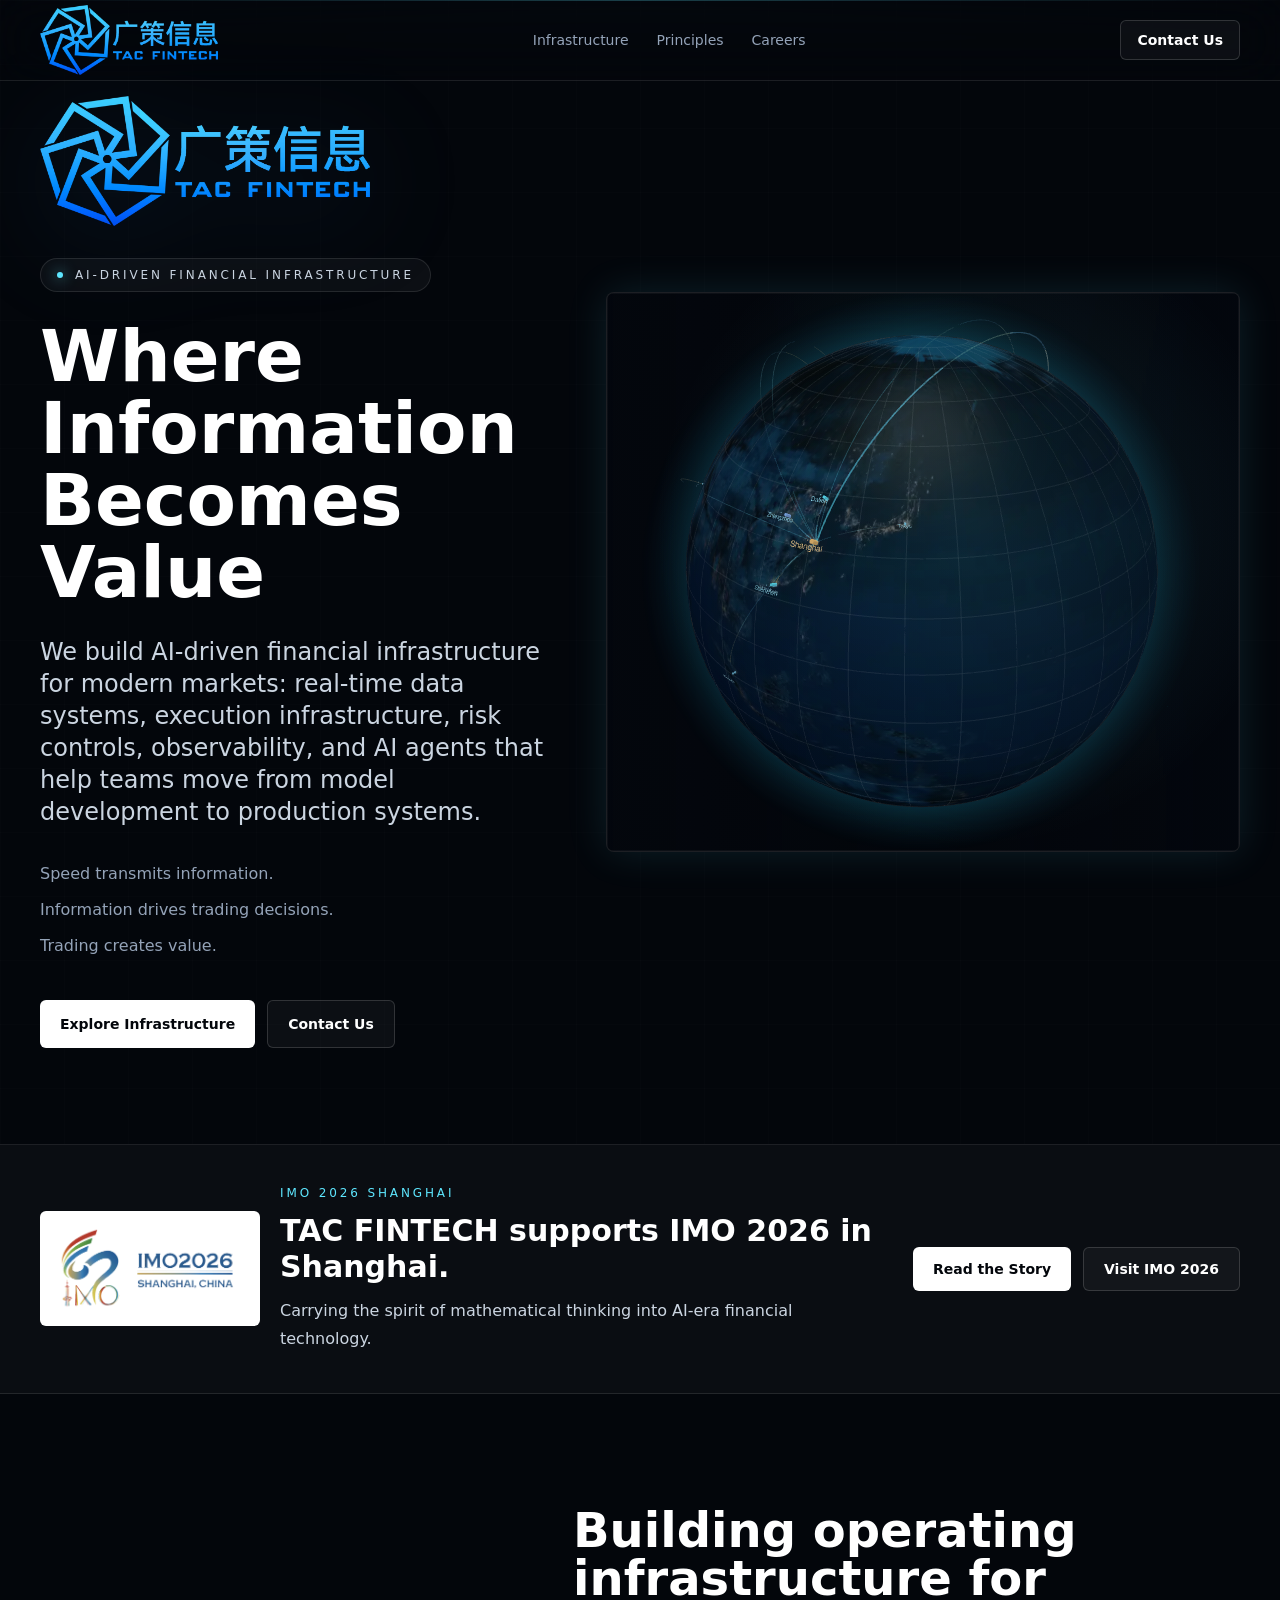
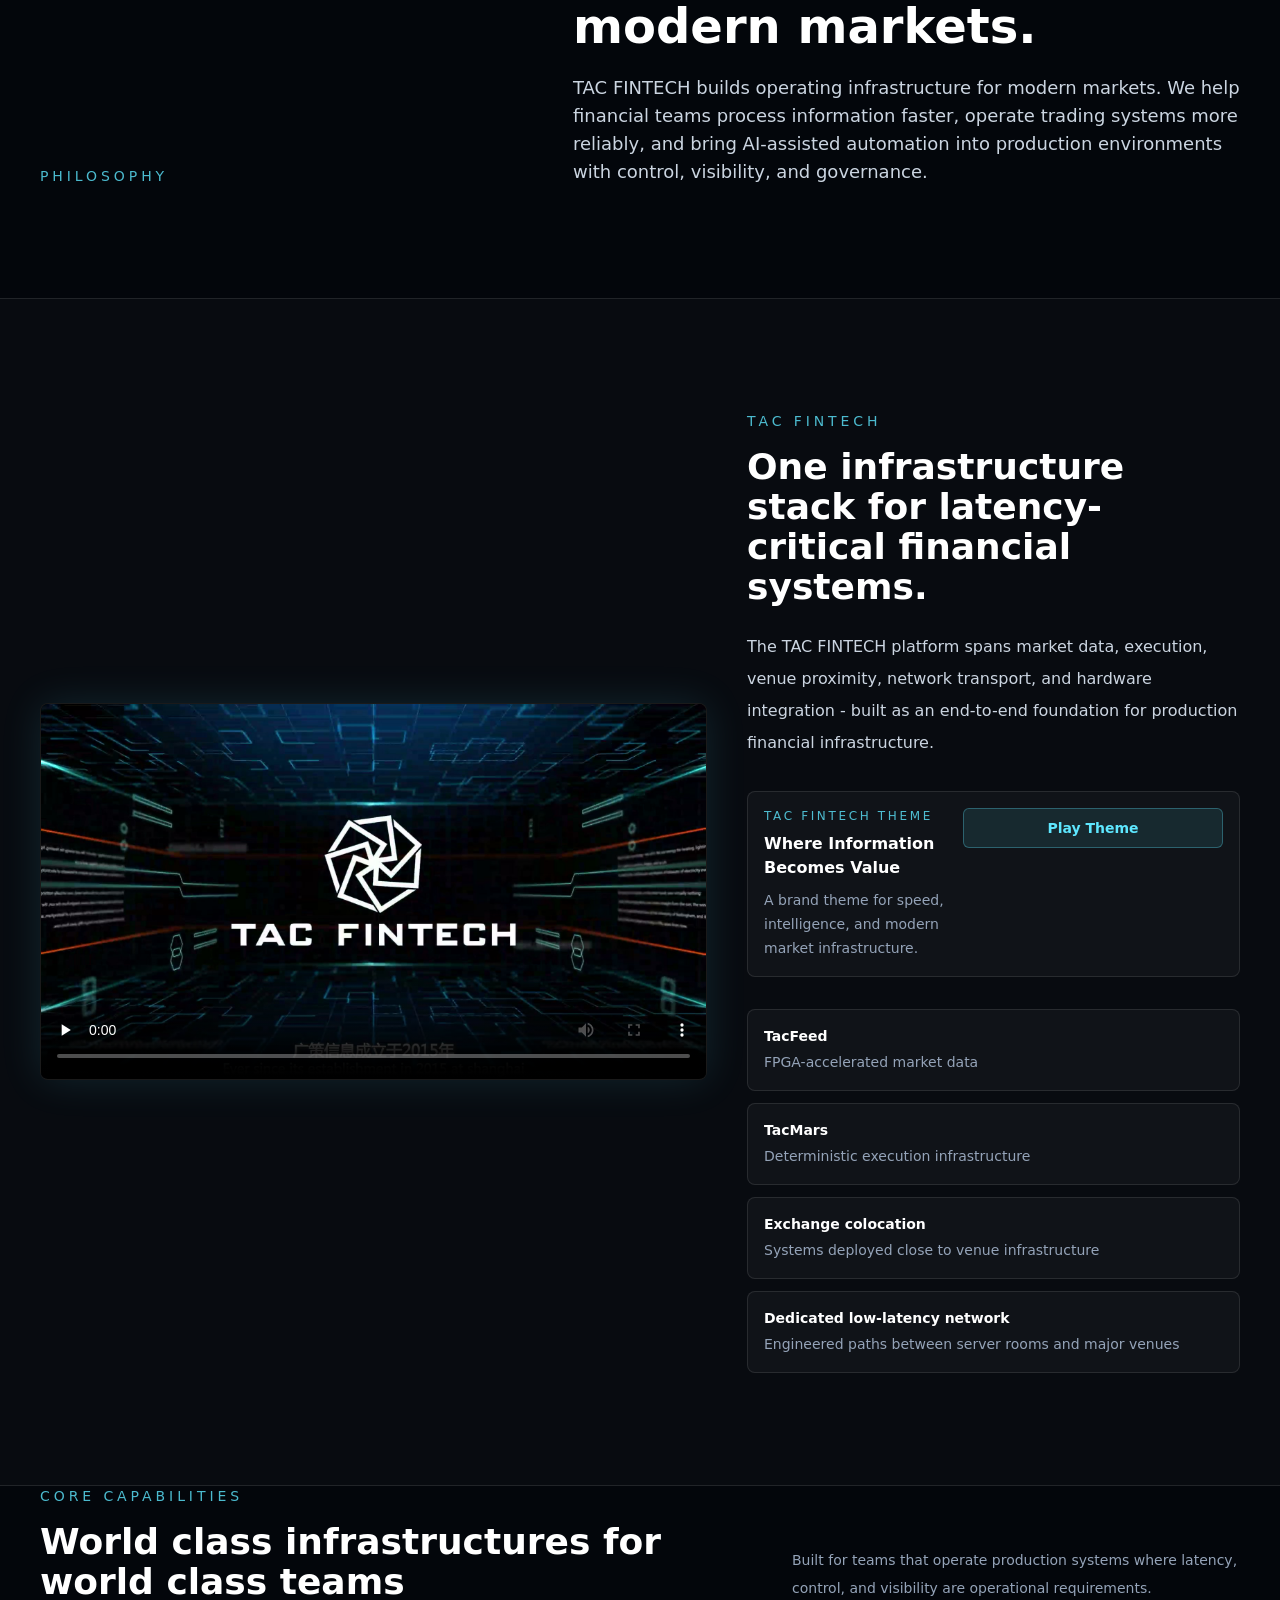
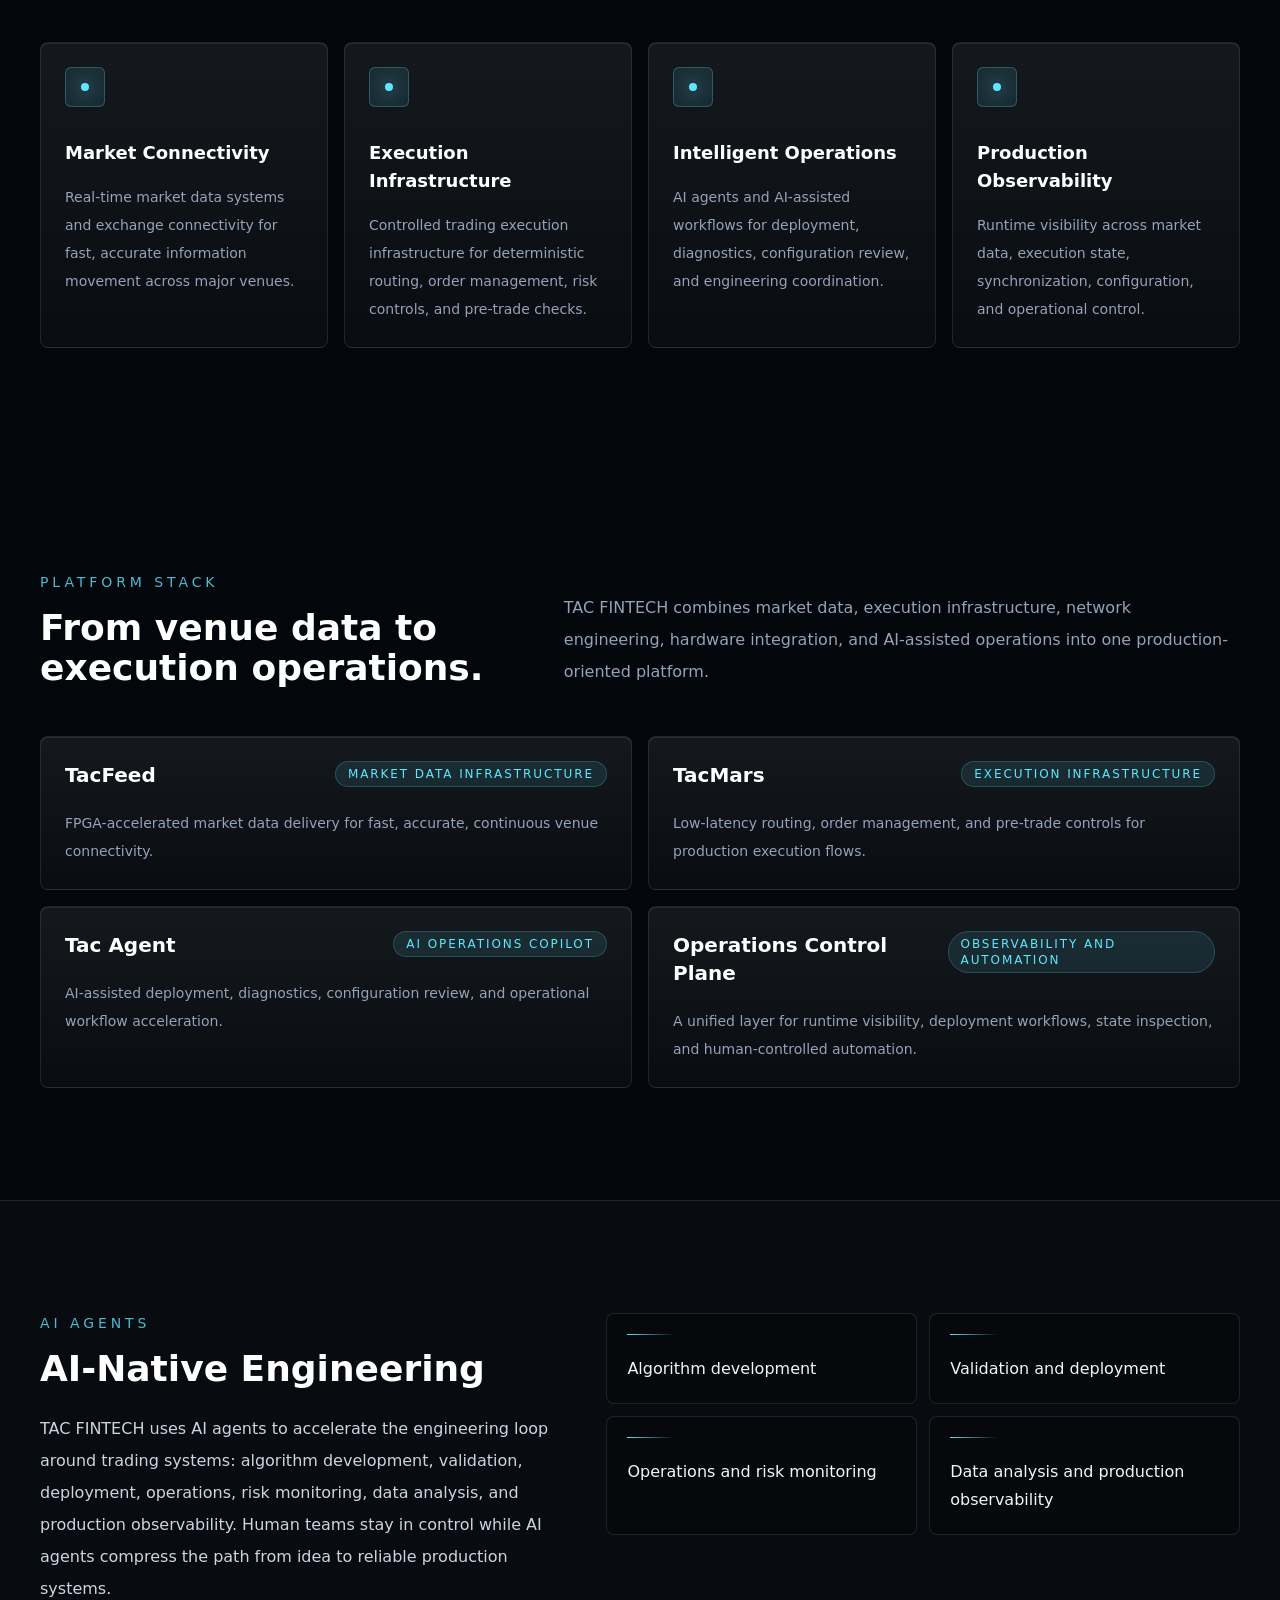
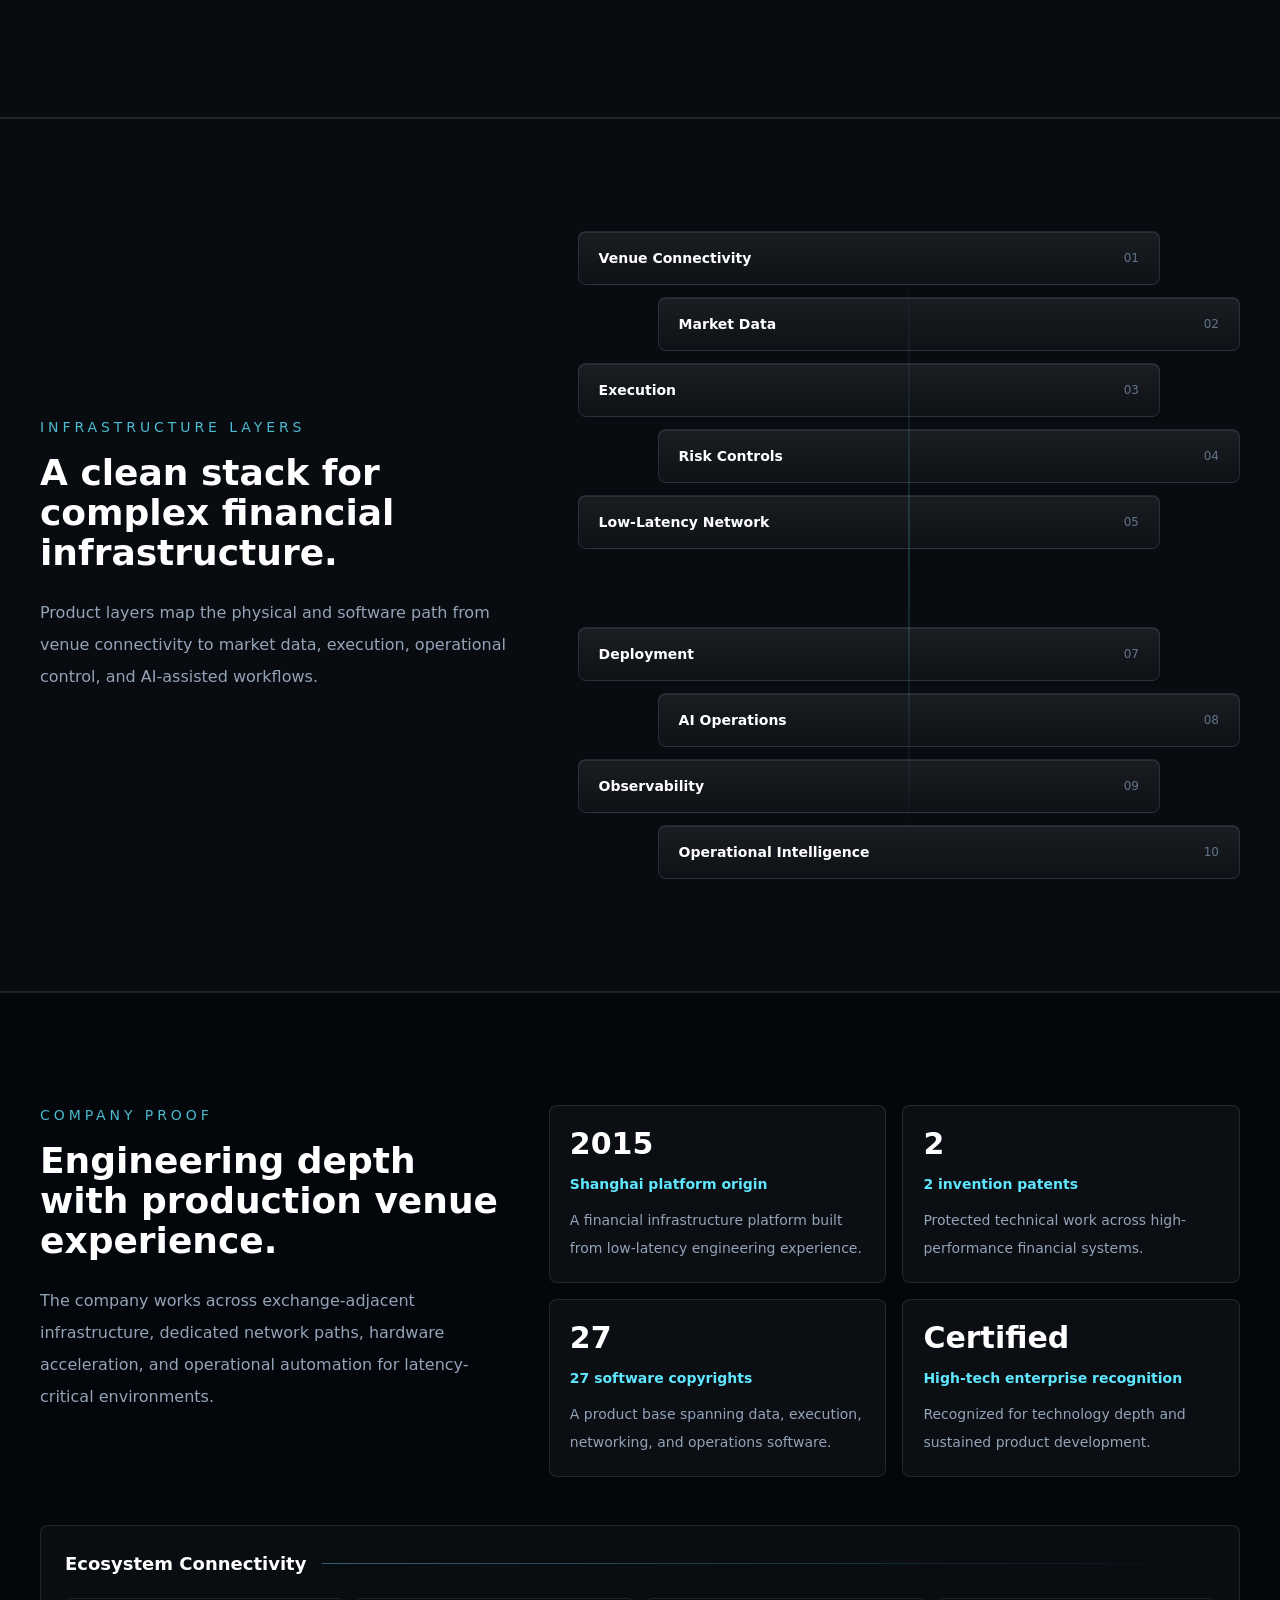
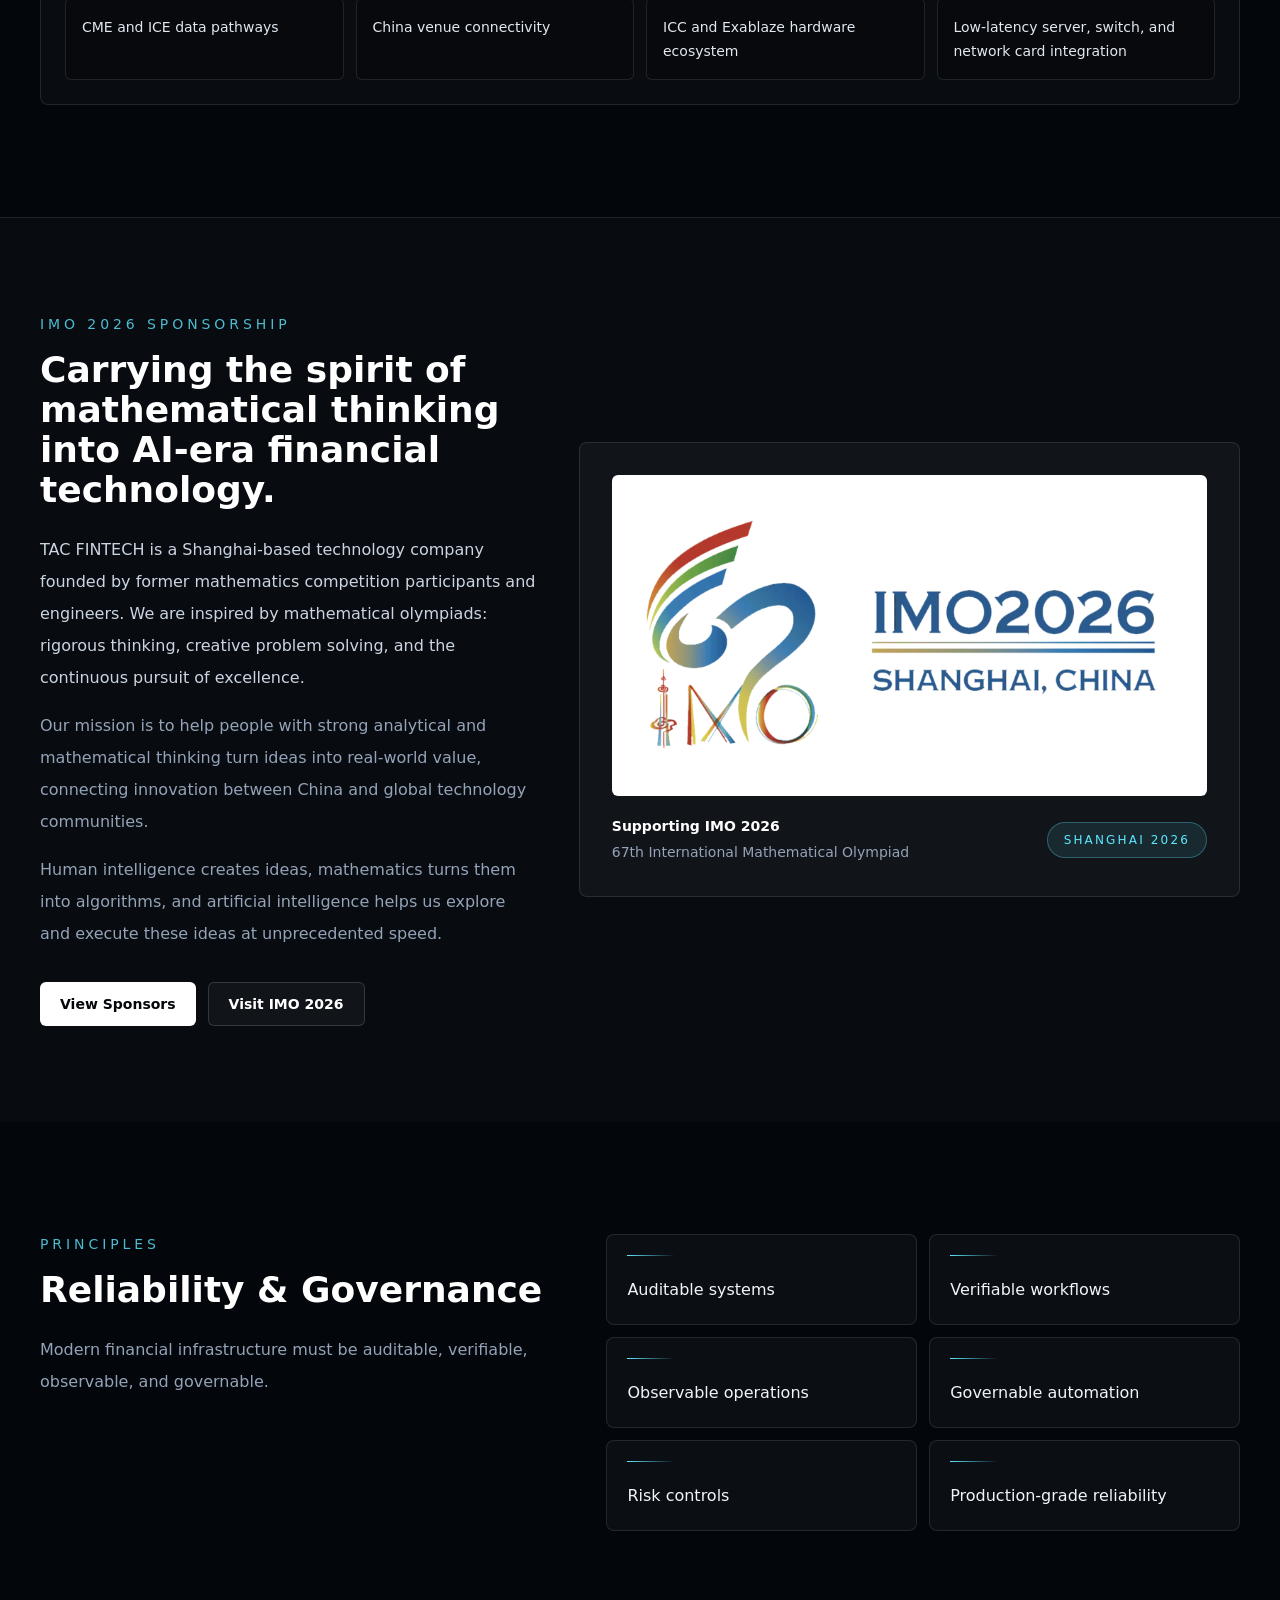
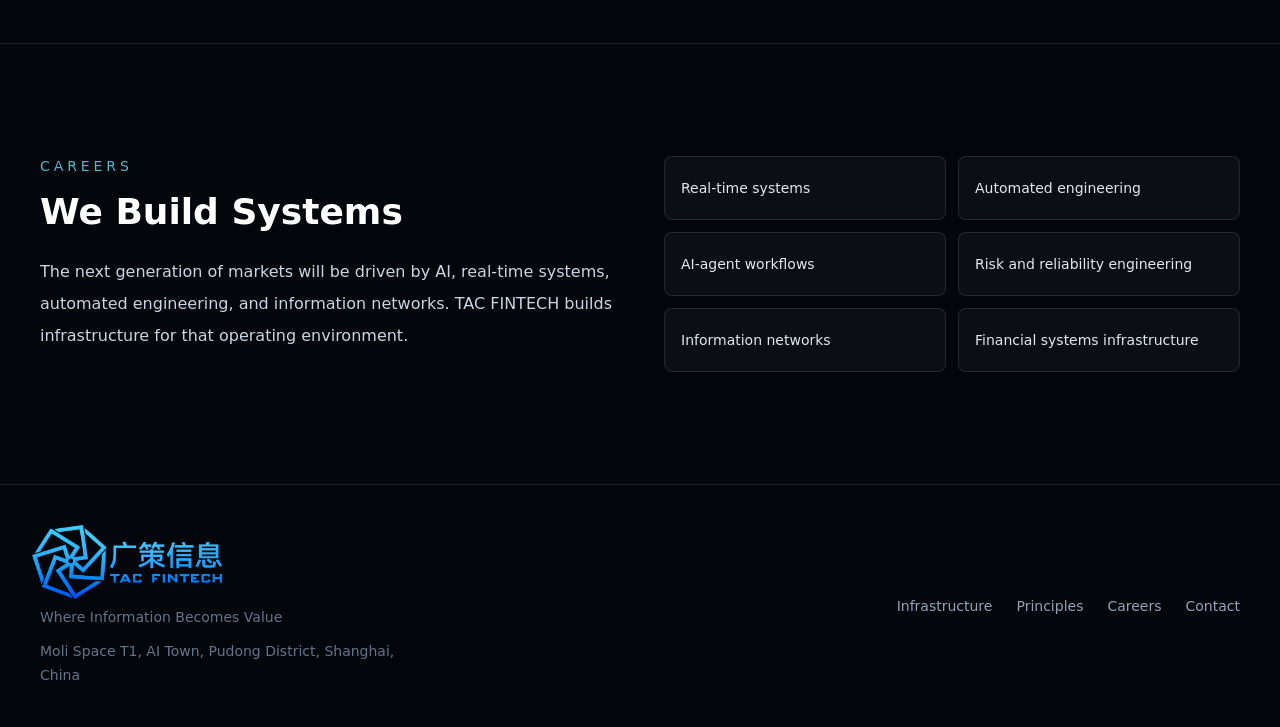
==== commit 5c7d6e37: "Deploy TAC FINTECH brand theme audio" ====
--- a/index.html
+++ b/index.html
@@ -1 +1 @@
-<!DOCTYPE html><html lang="en"><head><meta charSet="utf-8"/><meta name="viewport" content="width=device-width, initial-scale=1"/><link rel="preload" href="/brand/tactech-logo-plus-chinese-metal-blue-center-clear.webp" as="image"/><link rel="preload" as="image" href="/media/global-information-flow-pacific.webp"/><link rel="stylesheet" href="/_next/static/chunks/16tkk584akr~q.css" data-precedence="next"/><link rel="preload" as="script" fetchPriority="low" href="/_next/static/chunks/0ht900cau6_ur.js"/><script src="/_next/static/chunks/021l9jwjrzakt.js" async=""></script><script src="/_next/static/chunks/07lhk_q6pmm3r.js" async=""></script><script src="/_next/static/chunks/turbopack-0q7-i5tv5wkjl.js" async=""></script><script src="/_next/static/chunks/0dbhjjzl8qfwv.js" async=""></script><script src="/_next/static/chunks/0-xg78-jc3qsx.js" async=""></script><script src="/_next/static/chunks/0sjua3xrbxnpa.js" async=""></script><title>TAC FINTECH | Where Information Becomes Value</title><meta name="description" content="Mission-critical trading infrastructure for modern financial systems, spanning low-latency execution, operational automation, monitoring, deployment, and observability."/><meta name="keywords" content="financial infrastructure,low-latency execution infrastructure,operational automation,production observability,exchange-grade engineering"/><meta property="og:title" content="TAC FINTECH | Where Information Becomes Value"/><meta property="og:description" content="Intelligent infrastructure for modern financial systems with exchange-grade reliability, observability, and AI-assisted operations."/><meta property="og:image" content="https://www.tacfintech.cn/brand/tacfintech-og-image.png"/><meta property="og:image:width" content="1200"/><meta property="og:image:height" content="630"/><meta property="og:image:alt" content="TAC FINTECH social preview"/><meta property="og:type" content="website"/><meta name="twitter:card" content="summary_large_image"/><meta name="twitter:title" content="TAC FINTECH | Where Information Becomes Value"/><meta name="twitter:description" content="Intelligent infrastructure for modern financial systems with exchange-grade reliability, observability, and AI-assisted operations."/><meta name="twitter:image" content="https://www.tacfintech.cn/brand/tacfintech-og-image.png"/><link rel="icon" href="/icon.svg?icon.0oqzwgxzv76fp.svg" sizes="any" type="image/svg+xml"/><script src="/_next/static/chunks/03~yq9q893hmn.js" noModule=""></script></head><body><div hidden=""><!--$--><!--/$--></div><main class="min-h-screen overflow-hidden bg-graphite-950 text-white"><header class="fixed inset-x-0 top-0 z-50 border-b border-white/10 bg-graphite-950/72 px-4 backdrop-blur-xl sm:px-6 lg:px-10"><div class="flex h-20 w-full max-w-[342px] items-center justify-between gap-4 sm:mx-auto sm:max-w-7xl"><a href="#" aria-label="TAC FINTECH home" class="shrink-0 transition hover:opacity-85 focus:outline-none focus:ring-2 focus:ring-signal-cyan focus:ring-offset-2 focus:ring-offset-graphite-950"><img src="/brand/tactech-logo-plus-chinese-metal-blue-center-clear.webp" alt="TAC FINTECH metal-blue logo with Chinese wordmark" width="1200" height="471" loading="eager" decoding="async" class="h-auto w-[150px] sm:w-[178px] select-none "/></a><nav aria-label="Primary navigation" class="hidden items-center gap-7 text-sm font-medium text-slate-400 md:flex"><a href="#infrastructure" class="transition hover:text-signal-cyan">Infrastructure</a><a href="#principles" class="transition hover:text-signal-cyan">Principles</a><a href="#careers" class="transition hover:text-signal-cyan">Careers</a></nav><a href="#contact" class="inline-flex min-h-10 items-center justify-center rounded-md border border-white/15 bg-white/[0.04] px-4 py-2 text-sm font-semibold text-white transition hover:border-signal-cyan/60 hover:bg-signal-cyan/10 focus:outline-none focus:ring-2 focus:ring-signal-cyan focus:ring-offset-2 focus:ring-offset-graphite-950">Contact Us</a></div></header><section class="relative min-h-[92vh] overflow-hidden border-b border-white/10" aria-labelledby="hero-title"><div class="absolute inset-0 bg-[linear-gradient(rgba(255,255,255,0.035)_1px,transparent_1px),linear-gradient(90deg,rgba(255,255,255,0.035)_1px,transparent_1px)] bg-[size:64px_64px] opacity-30"></div><div class="absolute inset-x-0 top-0 h-px bg-gradient-to-r from-transparent via-signal-cyan/50 to-transparent"></div><div class="relative mx-auto grid min-h-[92vh] max-w-7xl items-center gap-12 px-6 py-24 sm:px-8 lg:grid-cols-[0.9fr_1.1fr] lg:px-10"><div class="min-w-0 w-full max-w-[342px] sm:max-w-3xl" style="opacity:0;transform:translateY(18px)"><img src="/brand/tactech-logo-plus-chinese-metal-blue-center-clear.webp" alt="TAC FINTECH metal-blue logo with Chinese wordmark" width="1200" height="471" loading="eager" decoding="async" class="h-auto w-[260px] sm:w-[330px] select-none hidden sm:block mb-8 drop-shadow-[0_22px_55px_rgba(66,153,225,0.18)]"/><div class="mb-7 inline-flex max-w-full items-center gap-2 rounded-full border border-white/10 bg-white/[0.04] px-3 py-2 text-[10px] font-medium uppercase tracking-[0.14em] text-slate-300 sm:gap-3 sm:px-4 sm:text-xs sm:tracking-[0.24em]"><span class="h-1.5 w-1.5 rounded-full bg-signal-cyan shadow-[0_0_14px_rgba(94,231,255,0.9)]"></span><span class="sm:hidden">AI-Driven Infrastructure</span><span class="hidden sm:inline">AI-Driven Financial Infrastructure</span></div><h1 id="hero-title" class="max-w-full text-4xl font-semibold leading-[1.04] tracking-normal text-white sm:max-w-4xl sm:text-6xl lg:text-7xl">Where Information Becomes Value</h1><p class="mt-7 max-w-full text-xl leading-8 text-slate-300 sm:max-w-2xl sm:text-2xl">We build AI-driven financial infrastructure for modern markets: real-time data systems, execution infrastructure, risk controls, observability, and AI agents that help teams move from model development to production systems.</p><div class="relative mt-8 w-full max-w-full overflow-hidden rounded-lg border border-white/10 bg-graphite-900/70 shadow-glow backdrop-blur-xl lg:hidden" aria-label="Mobile market connectivity"><div class="relative flex min-w-0 items-center justify-between gap-3 border-b border-white/10 px-3 py-3"><div class="min-w-0"><p class="text-[10px] font-medium uppercase tracking-[0.16em] text-signal-cyan sm:tracking-[0.24em]">Market connectivity</p><p class="mt-1 text-xs text-slate-400">Shanghai-origin routes for real-time data, execution, and global financial centers</p></div><span class="shrink-0 rounded-full border border-signal-cyan/30 bg-signal-cyan/10 px-3 py-1 text-[10px] font-medium uppercase tracking-[0.12em] text-signal-cyan">Core routes</span></div><div data-testid="mobile-global-flow-panel" class="relative h-[330px]"><div class="overflow-hidden rounded-lg border border-white/10 bg-graphite-950 shadow-glow absolute inset-0 rounded-none border-0" role="img" aria-label="Shanghai bidirectional market signals across core venues and major global financial centers"><img src="/media/global-information-flow-pacific.webp" alt="" aria-hidden="true" class="absolute inset-0 h-full w-full object-cover opacity-85"/><div class="absolute inset-0 bg-[radial-gradient(circle_at_58%_42%,rgba(94,231,255,0.16),transparent_18rem),linear-gradient(90deg,rgba(4,8,17,0.68),rgba(4,8,17,0.18)_48%,rgba(4,8,17,0.62))]"></div><div class="absolute inset-0 bg-[linear-gradient(rgba(94,231,255,0.04)_1px,transparent_1px),linear-gradient(90deg,rgba(94,231,255,0.035)_1px,transparent_1px)] bg-[size:42px_42px] opacity-50"></div><div aria-hidden="true" class="absolute inset-0 cursor-grab transition-opacity duration-500 active:cursor-grabbing opacity-0"></div><div class="pointer-events-none absolute inset-0 bg-[radial-gradient(circle_at_58%_42%,rgba(94,231,255,0.12),transparent_20rem),linear-gradient(90deg,rgba(4,8,17,0.34),rgba(4,8,17,0.04)_48%,rgba(4,8,17,0.42))]"></div><div class="pointer-events-none absolute inset-0 ring-1 ring-inset ring-white/[0.04]"></div></div></div></div><div data-testid="mobile-hero-actions" class="mt-3 grid max-w-full grid-cols-2 gap-3 sm:hidden" aria-label="Mobile hero actions"><a href="#infrastructure" class="inline-flex min-h-11 items-center justify-center rounded-md bg-white px-4 py-2.5 text-sm font-semibold text-graphite-950 transition hover:bg-signal-cyan focus:outline-none focus:ring-2 focus:ring-signal-cyan focus:ring-offset-2 focus:ring-offset-graphite-950">Explore</a><a href="#contact" class="inline-flex min-h-11 items-center justify-center rounded-md border border-white/15 bg-white/[0.04] px-4 py-2.5 text-sm font-semibold text-white transition hover:border-signal-cyan/60 hover:bg-signal-cyan/10 focus:outline-none focus:ring-2 focus:ring-signal-cyan focus:ring-offset-2 focus:ring-offset-graphite-950">Contact</a></div><div class="hidden sm:block mt-8 space-y-2 text-base leading-7 text-slate-400"><p>Speed transmits information.</p><p>Information drives trading decisions.</p><p>Trading creates value.</p></div><div class="mt-10 hidden flex-col gap-3 sm:flex sm:flex-row"><a href="#infrastructure" class="inline-flex min-h-12 items-center justify-center rounded-md bg-white px-5 py-3 text-sm font-semibold text-graphite-950 transition hover:bg-signal-cyan focus:outline-none focus:ring-2 focus:ring-signal-cyan focus:ring-offset-2 focus:ring-offset-graphite-950">Explore Infrastructure</a><a href="#contact" class="inline-flex min-h-12 items-center justify-center rounded-md border border-white/15 bg-white/[0.04] px-5 py-3 text-sm font-semibold text-white transition hover:border-signal-cyan/60 hover:bg-signal-cyan/10 focus:outline-none focus:ring-2 focus:ring-signal-cyan focus:ring-offset-2 focus:ring-offset-graphite-950">Contact Us</a></div></div><div class="hidden lg:block relative min-h-[420px] lg:min-h-[560px]" style="opacity:0;transform:scale(0.96)"><div class="overflow-hidden rounded-lg border border-white/10 bg-graphite-950 shadow-glow absolute inset-0" role="img" aria-label="Shanghai bidirectional market signals across core venues and major global financial centers"><img src="/media/global-information-flow-pacific.webp" alt="" aria-hidden="true" class="absolute inset-0 h-full w-full object-cover opacity-85"/><div class="absolute inset-0 bg-[radial-gradient(circle_at_58%_42%,rgba(94,231,255,0.16),transparent_18rem),linear-gradient(90deg,rgba(4,8,17,0.68),rgba(4,8,17,0.18)_48%,rgba(4,8,17,0.62))]"></div><div class="absolute inset-0 bg-[linear-gradient(rgba(94,231,255,0.04)_1px,transparent_1px),linear-gradient(90deg,rgba(94,231,255,0.035)_1px,transparent_1px)] bg-[size:42px_42px] opacity-50"></div><div aria-hidden="true" class="absolute inset-0 cursor-grab transition-opacity duration-500 active:cursor-grabbing opacity-0"></div><div class="pointer-events-none absolute inset-0 bg-[radial-gradient(circle_at_58%_42%,rgba(94,231,255,0.12),transparent_20rem),linear-gradient(90deg,rgba(4,8,17,0.34),rgba(4,8,17,0.04)_48%,rgba(4,8,17,0.42))]"></div><div class="pointer-events-none absolute inset-0 ring-1 ring-inset ring-white/[0.04]"></div></div></div></div></section><section class="border-b border-white/10 bg-white/[0.026] px-6 py-10 sm:px-8 lg:px-10" aria-labelledby="imo-highlight-title"><div class="mx-auto grid max-w-7xl gap-6 md:grid-cols-[minmax(0,1fr)_auto] md:items-center"><div class="flex min-w-0 flex-col gap-5 sm:flex-row sm:items-center"><a href="https://www.imo2026.com/index.htm" target="_blank" rel="noreferrer" aria-label="Visit the official IMO 2026 website" class="w-[178px] shrink-0 rounded-md border border-white/10 bg-white px-4 py-3 transition hover:border-signal-cyan/50 focus:outline-none focus:ring-2 focus:ring-signal-cyan focus:ring-offset-2 focus:ring-offset-graphite-950 sm:w-[220px]"><img src="/brand/imo2026-logo.webp" alt="IMO 2026 Shanghai logo" width="780" height="370" loading="lazy" decoding="async" class="h-auto w-full"/></a><div class="min-w-0"><p class="text-xs font-medium uppercase tracking-[0.24em] text-signal-cyan">IMO 2026 Shanghai</p><h2 id="imo-highlight-title" class="mt-3 max-w-3xl text-2xl font-semibold tracking-normal text-white sm:text-3xl">TAC FINTECH supports IMO 2026 in Shanghai.</h2><p class="mt-3 max-w-3xl text-base leading-7 text-slate-300">Carrying the spirit of mathematical thinking into AI-era financial technology.</p></div></div><div class="flex flex-col gap-3 sm:flex-row md:justify-end"><a href="#imo-2026" class="inline-flex min-h-11 items-center justify-center rounded-md bg-white px-5 py-2.5 text-sm font-semibold text-graphite-950 transition hover:bg-signal-cyan focus:outline-none focus:ring-2 focus:ring-signal-cyan focus:ring-offset-2 focus:ring-offset-graphite-950">Read the Story</a><a href="https://www.imo2026.com/index.htm" target="_blank" rel="noreferrer" class="inline-flex min-h-11 items-center justify-center rounded-md border border-white/15 bg-white/[0.04] px-5 py-2.5 text-sm font-semibold text-white transition hover:border-signal-cyan/60 hover:bg-signal-cyan/10 focus:outline-none focus:ring-2 focus:ring-signal-cyan focus:ring-offset-2 focus:ring-offset-graphite-950">Visit IMO 2026</a></div></div></section><section id="infrastructure" class="mx-auto max-w-7xl px-6 py-20 sm:px-8 lg:px-10 lg:py-28" aria-labelledby="philosophy-title"><div class="grid gap-10 lg:grid-cols-[0.85fr_1.15fr] lg:items-end"><p class="text-sm font-medium uppercase tracking-[0.28em] text-signal-cyan/80">Philosophy</p><div><h2 id="philosophy-title" class="max-w-3xl text-3xl font-semibold tracking-normal text-white sm:text-4xl lg:text-5xl">Building operating infrastructure for modern markets.</h2><p class="mt-6 max-w-3xl text-base leading-8 text-slate-300 sm:text-lg">TAC FINTECH builds operating infrastructure for modern markets. We help financial teams process information faster, operate trading systems more reliably, and bring AI-assisted automation into production environments with control, visibility, and governance.</p></div></div></section><section class="border-y border-white/10 bg-white/[0.018] px-6 py-20 sm:px-8 lg:px-10 lg:py-28" aria-labelledby="video-title"><div class="mx-auto grid max-w-7xl gap-10 lg:grid-cols-[1.15fr_0.85fr] lg:items-center"><div class="overflow-hidden rounded-lg border border-white/10 bg-black shadow-glow" style="opacity:0;transform:translateY(18px)"><video class="aspect-video w-full bg-black object-cover" controls="" playsInline="" preload="none" poster="/media/tacfintech-poster.jpg"><source src="/media/tacfintech-cloudflare.mp4" type="video/mp4"/></video></div><div style="opacity:0;transform:translateY(18px)"><p class="text-sm font-medium uppercase tracking-[0.28em] text-signal-cyan/80">TAC FINTECH</p><h2 id="video-title" class="mt-4 max-w-xl text-3xl font-semibold tracking-normal text-white sm:text-4xl">One infrastructure stack for latency-critical financial systems.</h2><p class="mt-6 max-w-xl text-base leading-8 text-slate-300">The TAC FINTECH platform spans market data, execution, venue proximity, network transport, and hardware integration - built as an end-to-end foundation for production financial infrastructure.</p><div class="mt-8 grid gap-3"><div class="rounded-lg border border-white/10 bg-white/[0.035] px-4 py-4"><div class="text-sm font-semibold text-white">TacFeed</div><div class="mt-1 text-sm leading-6 text-slate-400">FPGA-accelerated market data</div></div><div class="rounded-lg border border-white/10 bg-white/[0.035] px-4 py-4"><div class="text-sm font-semibold text-white">TacMars</div><div class="mt-1 text-sm leading-6 text-slate-400">Deterministic execution infrastructure</div></div><div class="rounded-lg border border-white/10 bg-white/[0.035] px-4 py-4"><div class="text-sm font-semibold text-white">Exchange colocation</div><div class="mt-1 text-sm leading-6 text-slate-400">Systems deployed close to venue infrastructure</div></div><div class="rounded-lg border border-white/10 bg-white/[0.035] px-4 py-4"><div class="text-sm font-semibold text-white">Dedicated low-latency network</div><div class="mt-1 text-sm leading-6 text-slate-400">Engineered paths between server rooms and major venues</div></div></div></div></div></section><section class="mx-auto max-w-7xl px-6 pb-20 sm:px-8 lg:px-10 lg:pb-28" aria-labelledby="capabilities-title"><div class="mb-10 flex flex-col justify-between gap-5 sm:flex-row sm:items-end"><div><p class="text-sm font-medium uppercase tracking-[0.28em] text-signal-cyan/80">Core Capabilities</p><h2 id="capabilities-title" class="mt-4 max-w-2xl text-3xl font-semibold tracking-normal text-white sm:text-4xl">World class infrastructures for world class teams</h2></div><p class="max-w-md text-sm leading-7 text-slate-400">Built for teams that operate production systems where latency, control, and visibility are operational requirements.</p></div><div class="grid gap-4 sm:grid-cols-2 lg:grid-cols-4"><article class="glass-border group rounded-lg p-6 transition duration-300 hover:border-signal-cyan/35 hover:bg-white/[0.07]" style="opacity:0;transform:translateY(18px)"><div class="mb-8 flex h-10 w-10 items-center justify-center rounded-md border border-signal-cyan/25 bg-signal-cyan/10"><span class="h-2 w-2 rounded-full bg-signal-cyan shadow-[0_0_18px_rgba(94,231,255,0.95)]"></span></div><h3 class="text-lg font-semibold text-white">Market Connectivity</h3><p class="mt-4 text-sm leading-7 text-slate-400">Real-time market data systems and exchange connectivity for fast, accurate information movement across major venues.</p></article><article class="glass-border group rounded-lg p-6 transition duration-300 hover:border-signal-cyan/35 hover:bg-white/[0.07]" style="opacity:0;transform:translateY(18px)"><div class="mb-8 flex h-10 w-10 items-center justify-center rounded-md border border-signal-cyan/25 bg-signal-cyan/10"><span class="h-2 w-2 rounded-full bg-signal-cyan shadow-[0_0_18px_rgba(94,231,255,0.95)]"></span></div><h3 class="text-lg font-semibold text-white">Execution Infrastructure</h3><p class="mt-4 text-sm leading-7 text-slate-400">Controlled trading execution infrastructure for deterministic routing, order management, risk controls, and pre-trade checks.</p></article><article class="glass-border group rounded-lg p-6 transition duration-300 hover:border-signal-cyan/35 hover:bg-white/[0.07]" style="opacity:0;transform:translateY(18px)"><div class="mb-8 flex h-10 w-10 items-center justify-center rounded-md border border-signal-cyan/25 bg-signal-cyan/10"><span class="h-2 w-2 rounded-full bg-signal-cyan shadow-[0_0_18px_rgba(94,231,255,0.95)]"></span></div><h3 class="text-lg font-semibold text-white">Intelligent Operations</h3><p class="mt-4 text-sm leading-7 text-slate-400">AI agents and AI-assisted workflows for deployment, diagnostics, configuration review, and engineering coordination.</p></article><article class="glass-border group rounded-lg p-6 transition duration-300 hover:border-signal-cyan/35 hover:bg-white/[0.07]" style="opacity:0;transform:translateY(18px)"><div class="mb-8 flex h-10 w-10 items-center justify-center rounded-md border border-signal-cyan/25 bg-signal-cyan/10"><span class="h-2 w-2 rounded-full bg-signal-cyan shadow-[0_0_18px_rgba(94,231,255,0.95)]"></span></div><h3 class="text-lg font-semibold text-white">Production Observability</h3><p class="mt-4 text-sm leading-7 text-slate-400">Runtime visibility across market data, execution state, synchronization, configuration, and operational control.</p></article></div></section><section class="mx-auto max-w-7xl px-6 py-20 sm:px-8 lg:px-10 lg:py-28" aria-labelledby="product-stack-title"><div class="mb-12 grid gap-6 lg:grid-cols-[0.85fr_1.15fr] lg:items-end"><div><p class="text-sm font-medium uppercase tracking-[0.28em] text-signal-cyan/80">Platform Stack</p><h2 id="product-stack-title" class="mt-4 max-w-2xl text-3xl font-semibold tracking-normal text-white sm:text-4xl">From venue data to execution operations.</h2></div><p class="max-w-2xl text-base leading-8 text-slate-400">TAC FINTECH combines market data, execution infrastructure, network engineering, hardware integration, and AI-assisted operations into one production-oriented platform.</p></div><div class="grid gap-4 md:grid-cols-2"><article class="glass-border rounded-lg p-6" style="opacity:0;transform:translateY(16px)"><div class="flex flex-col gap-3 sm:flex-row sm:items-start sm:justify-between"><h3 class="text-xl font-semibold text-white">TacFeed</h3><span class="rounded-full border border-signal-cyan/20 bg-signal-cyan/10 px-3 py-1 text-xs font-medium uppercase tracking-[0.16em] text-signal-cyan">Market Data Infrastructure</span></div><p class="mt-5 text-sm leading-7 text-slate-400">FPGA-accelerated market data delivery for fast, accurate, continuous venue connectivity.</p></article><article class="glass-border rounded-lg p-6" style="opacity:0;transform:translateY(16px)"><div class="flex flex-col gap-3 sm:flex-row sm:items-start sm:justify-between"><h3 class="text-xl font-semibold text-white">TacMars</h3><span class="rounded-full border border-signal-cyan/20 bg-signal-cyan/10 px-3 py-1 text-xs font-medium uppercase tracking-[0.16em] text-signal-cyan">Execution Infrastructure</span></div><p class="mt-5 text-sm leading-7 text-slate-400">Low-latency routing, order management, and pre-trade controls for production execution flows.</p></article><article class="glass-border rounded-lg p-6" style="opacity:0;transform:translateY(16px)"><div class="flex flex-col gap-3 sm:flex-row sm:items-start sm:justify-between"><h3 class="text-xl font-semibold text-white">Tac Agent</h3><span class="rounded-full border border-signal-cyan/20 bg-signal-cyan/10 px-3 py-1 text-xs font-medium uppercase tracking-[0.16em] text-signal-cyan">AI Operations Copilot</span></div><p class="mt-5 text-sm leading-7 text-slate-400">AI-assisted deployment, diagnostics, configuration review, and operational workflow acceleration.</p></article><article class="glass-border rounded-lg p-6" style="opacity:0;transform:translateY(16px)"><div class="flex flex-col gap-3 sm:flex-row sm:items-start sm:justify-between"><h3 class="text-xl font-semibold text-white">Operations Control Plane</h3><span class="rounded-full border border-signal-cyan/20 bg-signal-cyan/10 px-3 py-1 text-xs font-medium uppercase tracking-[0.16em] text-signal-cyan">Observability And Automation</span></div><p class="mt-5 text-sm leading-7 text-slate-400">A unified layer for runtime visibility, deployment workflows, state inspection, and human-controlled automation.</p></article></div></section><section class="border-y border-white/10 bg-white/[0.02] px-6 py-20 sm:px-8 lg:px-10 lg:py-28" aria-labelledby="ai-native-engineering-title"><div class="mx-auto grid max-w-7xl gap-12 lg:grid-cols-[0.9fr_1.1fr] lg:items-start"><div><p class="text-sm font-medium uppercase tracking-[0.28em] text-signal-cyan/80">AI Agents</p><h2 id="ai-native-engineering-title" class="mt-4 max-w-xl text-3xl font-semibold tracking-normal text-white sm:text-4xl">AI-Native Engineering</h2><p class="mt-6 max-w-2xl text-base leading-8 text-slate-300">TAC FINTECH uses AI agents to accelerate the engineering loop around trading systems: algorithm development, validation, deployment, operations, risk monitoring, data analysis, and production observability. Human teams stay in control while AI agents compress the path from idea to reliable production systems.</p></div><div class="grid gap-3 sm:grid-cols-2"><div class="rounded-lg border border-white/10 bg-black/20 p-5" style="opacity:0;transform:translateY(12px)"><div class="mb-5 h-px w-12 bg-gradient-to-r from-signal-cyan to-transparent"></div><p class="text-base font-medium leading-7 text-slate-100">Algorithm development</p></div><div class="rounded-lg border border-white/10 bg-black/20 p-5" style="opacity:0;transform:translateY(12px)"><div class="mb-5 h-px w-12 bg-gradient-to-r from-signal-cyan to-transparent"></div><p class="text-base font-medium leading-7 text-slate-100">Validation and deployment</p></div><div class="rounded-lg border border-white/10 bg-black/20 p-5" style="opacity:0;transform:translateY(12px)"><div class="mb-5 h-px w-12 bg-gradient-to-r from-signal-cyan to-transparent"></div><p class="text-base font-medium leading-7 text-slate-100">Operations and risk monitoring</p></div><div class="rounded-lg border border-white/10 bg-black/20 p-5" style="opacity:0;transform:translateY(12px)"><div class="mb-5 h-px w-12 bg-gradient-to-r from-signal-cyan to-transparent"></div><p class="text-base font-medium leading-7 text-slate-100">Data analysis and production observability</p></div></div></div></section><section class="border-y border-white/10 bg-white/[0.02] px-6 py-20 sm:px-8 lg:px-10 lg:py-28" aria-labelledby="layers-title"><div class="mx-auto max-w-7xl"><div class="grid gap-12 lg:grid-cols-[0.85fr_1.15fr] lg:items-center"><div><p class="text-sm font-medium uppercase tracking-[0.28em] text-signal-cyan/80">Infrastructure Layers</p><h2 id="layers-title" class="mt-4 max-w-xl text-3xl font-semibold tracking-normal text-white sm:text-4xl">A clean stack for complex financial infrastructure.</h2><p class="mt-6 max-w-xl text-base leading-8 text-slate-400">Product layers map the physical and software path from venue connectivity to market data, execution, operational control, and AI-assisted workflows.</p></div><div class="relative"><div class="absolute inset-y-8 left-1/2 w-px -translate-x-1/2 bg-gradient-to-b from-transparent via-signal-cyan/35 to-transparent"></div><div class="grid gap-3"><div class="glass-border relative rounded-lg px-5 py-4 mr-8 sm:mr-20" style="opacity:0;transform:translateX(-18px)"><div class="flex items-center justify-between gap-4"><span class="text-sm font-semibold text-white">Venue Connectivity</span><span class="text-xs tabular-nums text-slate-500">01</span></div></div><div class="glass-border relative rounded-lg px-5 py-4 ml-8 sm:ml-20" style="opacity:0;transform:translateX(18px)"><div class="flex items-center justify-between gap-4"><span class="text-sm font-semibold text-white">Market Data</span><span class="text-xs tabular-nums text-slate-500">02</span></div></div><div class="glass-border relative rounded-lg px-5 py-4 mr-8 sm:mr-20" style="opacity:0;transform:translateX(-18px)"><div class="flex items-center justify-between gap-4"><span class="text-sm font-semibold text-white">Execution</span><span class="text-xs tabular-nums text-slate-500">03</span></div></div><div class="glass-border relative rounded-lg px-5 py-4 ml-8 sm:ml-20" style="opacity:0;transform:translateX(18px)"><div class="flex items-center justify-between gap-4"><span class="text-sm font-semibold text-white">Risk Controls</span><span class="text-xs tabular-nums text-slate-500">04</span></div></div><div class="glass-border relative rounded-lg px-5 py-4 mr-8 sm:mr-20" style="opacity:0;transform:translateX(-18px)"><div class="flex items-center justify-between gap-4"><span class="text-sm font-semibold text-white">Low-Latency Network</span><span class="text-xs tabular-nums text-slate-500">05</span></div></div><div class="glass-border relative rounded-lg px-5 py-4 ml-8 sm:ml-20" style="opacity:0;transform:translateX(18px)"><div class="flex items-center justify-between gap-4"><span class="text-sm font-semibold text-white">Hardware Integration</span><span class="text-xs tabular-nums text-slate-500">06</span></div></div><div class="glass-border relative rounded-lg px-5 py-4 mr-8 sm:mr-20" style="opacity:0;transform:translateX(-18px)"><div class="flex items-center justify-between gap-4"><span class="text-sm font-semibold text-white">Deployment</span><span class="text-xs tabular-nums text-slate-500">07</span></div></div><div class="glass-border relative rounded-lg px-5 py-4 ml-8 sm:ml-20" style="opacity:0;transform:translateX(18px)"><div class="flex items-center justify-between gap-4"><span class="text-sm font-semibold text-white">AI Operations</span><span class="text-xs tabular-nums text-slate-500">08</span></div></div><div class="glass-border relative rounded-lg px-5 py-4 mr-8 sm:mr-20" style="opacity:0;transform:translateX(-18px)"><div class="flex items-center justify-between gap-4"><span class="text-sm font-semibold text-white">Observability</span><span class="text-xs tabular-nums text-slate-500">09</span></div></div><div class="glass-border relative rounded-lg px-5 py-4 ml-8 sm:ml-20" style="opacity:0;transform:translateX(18px)"><div class="flex items-center justify-between gap-4"><span class="text-sm font-semibold text-white">Operational Intelligence</span><span class="text-xs tabular-nums text-slate-500">10</span></div></div></div></div></div></div></section><section class="border-t border-white/10 px-6 py-20 sm:px-8 lg:px-10 lg:py-28" aria-labelledby="proof-title"><div class="mx-auto max-w-7xl"><div class="grid gap-12 lg:grid-cols-[0.8fr_1.2fr]"><div><p class="text-sm font-medium uppercase tracking-[0.28em] text-signal-cyan/80">Company Proof</p><h2 id="proof-title" class="mt-4 max-w-xl text-3xl font-semibold tracking-normal text-white sm:text-4xl">Engineering depth with production venue experience.</h2><p class="mt-6 max-w-xl text-base leading-8 text-slate-400">The company works across exchange-adjacent infrastructure, dedicated network paths, hardware acceleration, and operational automation for latency-critical environments.</p></div><div class="grid gap-4 sm:grid-cols-2"><article class="rounded-lg border border-white/10 bg-white/[0.035] p-5" style="opacity:0;transform:translateY(14px)"><div class="text-3xl font-semibold text-white">2015</div><div class="mt-3 text-sm font-semibold text-signal-cyan">Shanghai platform origin</div><p class="mt-3 text-sm leading-7 text-slate-400">A financial infrastructure platform built from low-latency engineering experience.</p></article><article class="rounded-lg border border-white/10 bg-white/[0.035] p-5" style="opacity:0;transform:translateY(14px)"><div class="text-3xl font-semibold text-white">2</div><div class="mt-3 text-sm font-semibold text-signal-cyan">2 invention patents</div><p class="mt-3 text-sm leading-7 text-slate-400">Protected technical work across high-performance financial systems.</p></article><article class="rounded-lg border border-white/10 bg-white/[0.035] p-5" style="opacity:0;transform:translateY(14px)"><div class="text-3xl font-semibold text-white">27</div><div class="mt-3 text-sm font-semibold text-signal-cyan">27 software copyrights</div><p class="mt-3 text-sm leading-7 text-slate-400">A product base spanning data, execution, networking, and operations software.</p></article><article class="rounded-lg border border-white/10 bg-white/[0.035] p-5" style="opacity:0;transform:translateY(14px)"><div class="text-3xl font-semibold text-white">Certified</div><div class="mt-3 text-sm font-semibold text-signal-cyan">High-tech enterprise recognition</div><p class="mt-3 text-sm leading-7 text-slate-400">Recognized for technology depth and sustained product development.</p></article></div></div><div class="mt-12 rounded-lg border border-white/10 bg-white/[0.026] p-5 sm:p-6"><div class="mb-5 flex items-center justify-between gap-4"><h3 class="text-lg font-semibold text-white">Ecosystem Connectivity</h3><span class="h-px flex-1 bg-gradient-to-r from-signal-cyan/40 to-transparent"></span></div><div class="grid gap-3 sm:grid-cols-2 lg:grid-cols-4"><div class="rounded-md border border-white/10 bg-black/20 px-4 py-4 text-sm font-medium leading-6 text-slate-200">CME and ICE data pathways</div><div class="rounded-md border border-white/10 bg-black/20 px-4 py-4 text-sm font-medium leading-6 text-slate-200">China venue connectivity</div><div class="rounded-md border border-white/10 bg-black/20 px-4 py-4 text-sm font-medium leading-6 text-slate-200">ICC and Exablaze hardware ecosystem</div><div class="rounded-md border border-white/10 bg-black/20 px-4 py-4 text-sm font-medium leading-6 text-slate-200">Low-latency server, switch, and network card integration</div></div></div></div></section><section id="imo-2026" class="border-t border-white/10 bg-white/[0.018] px-6 py-20 sm:px-8 lg:px-10 lg:py-24" aria-labelledby="imo-sponsorship-title"><div class="mx-auto grid max-w-7xl gap-10 lg:grid-cols-[0.86fr_1.14fr] lg:items-center"><div><p class="text-sm font-medium uppercase tracking-[0.28em] text-signal-cyan/80">IMO 2026 Sponsorship</p><h2 id="imo-sponsorship-title" class="mt-4 max-w-2xl text-3xl font-semibold tracking-normal text-white sm:text-4xl">Carrying the spirit of mathematical thinking into AI-era financial technology.</h2><p class="mt-6 max-w-2xl text-base leading-8 text-slate-300">TAC FINTECH is a Shanghai-based technology company founded by former mathematics competition participants and engineers. We are inspired by mathematical olympiads: rigorous thinking, creative problem solving, and the continuous pursuit of excellence.</p><p class="mt-4 max-w-2xl text-base leading-8 text-slate-400">Our mission is to help people with strong analytical and mathematical thinking turn ideas into real-world value, connecting innovation between China and global technology communities.</p><p class="mt-4 max-w-2xl text-base leading-8 text-slate-400">Human intelligence creates ideas, mathematics turns them into algorithms, and artificial intelligence helps us explore and execute these ideas at unprecedented speed.</p><div class="mt-8 flex flex-col gap-3 sm:flex-row"><a href="https://www.imo2026.com/Sponsors.htm" target="_blank" rel="noreferrer" class="inline-flex min-h-11 items-center justify-center rounded-md bg-white px-5 py-2.5 text-sm font-semibold text-graphite-950 transition hover:bg-signal-cyan focus:outline-none focus:ring-2 focus:ring-signal-cyan focus:ring-offset-2 focus:ring-offset-graphite-950">View Sponsors</a><a href="https://www.imo2026.com/index.htm" target="_blank" rel="noreferrer" class="inline-flex min-h-11 items-center justify-center rounded-md border border-white/15 bg-white/[0.04] px-5 py-2.5 text-sm font-semibold text-white transition hover:border-signal-cyan/60 hover:bg-signal-cyan/10 focus:outline-none focus:ring-2 focus:ring-signal-cyan focus:ring-offset-2 focus:ring-offset-graphite-950">Visit IMO 2026</a></div></div><a href="https://www.imo2026.com/index.htm" target="_blank" rel="noreferrer" aria-label="Visit the official IMO 2026 website" class="group rounded-lg border border-white/10 bg-white/[0.04] p-6 transition hover:border-signal-cyan/45 hover:bg-white/[0.07] focus:outline-none focus:ring-2 focus:ring-signal-cyan focus:ring-offset-2 focus:ring-offset-graphite-950 sm:p-8"><div class="rounded-md border border-white/10 bg-white px-5 py-7"><img src="/brand/imo2026-logo.webp" alt="IMO 2026 Shanghai logo" width="780" height="370" loading="lazy" decoding="async" class="h-auto w-full"/></div><div class="mt-5 flex flex-col gap-3 sm:flex-row sm:items-center sm:justify-between"><div><div class="text-sm font-semibold text-white">Supporting IMO 2026</div><div class="mt-1 text-sm leading-6 text-slate-400">67th International Mathematical Olympiad</div></div><span class="inline-flex min-h-9 items-center justify-center rounded-full border border-signal-cyan/30 bg-signal-cyan/10 px-4 text-xs font-medium uppercase tracking-[0.18em] text-signal-cyan">Shanghai 2026</span></div></a></div></section><section id="principles" class="mx-auto max-w-7xl px-6 py-20 sm:px-8 lg:px-10 lg:py-28" aria-labelledby="principles-title"><div class="grid gap-12 lg:grid-cols-[0.9fr_1.1fr]"><div><p class="text-sm font-medium uppercase tracking-[0.28em] text-signal-cyan/80">Principles</p><h2 id="principles-title" class="mt-4 max-w-xl text-3xl font-semibold tracking-normal text-white sm:text-4xl">Reliability &amp; Governance</h2><p class="mt-6 max-w-xl text-base leading-8 text-slate-400">Modern financial infrastructure must be auditable, verifiable, observable, and governable.</p></div><div class="grid gap-3 sm:grid-cols-2"><div class="rounded-lg border border-white/10 bg-white/[0.035] p-5" style="opacity:0;transform:translateY(12px)"><div class="mb-5 h-px w-12 bg-gradient-to-r from-signal-cyan to-transparent"></div><p class="text-base font-medium leading-7 text-slate-100">Auditable systems</p></div><div class="rounded-lg border border-white/10 bg-white/[0.035] p-5" style="opacity:0;transform:translateY(12px)"><div class="mb-5 h-px w-12 bg-gradient-to-r from-signal-cyan to-transparent"></div><p class="text-base font-medium leading-7 text-slate-100">Verifiable workflows</p></div><div class="rounded-lg border border-white/10 bg-white/[0.035] p-5" style="opacity:0;transform:translateY(12px)"><div class="mb-5 h-px w-12 bg-gradient-to-r from-signal-cyan to-transparent"></div><p class="text-base font-medium leading-7 text-slate-100">Observable operations</p></div><div class="rounded-lg border border-white/10 bg-white/[0.035] p-5" style="opacity:0;transform:translateY(12px)"><div class="mb-5 h-px w-12 bg-gradient-to-r from-signal-cyan to-transparent"></div><p class="text-base font-medium leading-7 text-slate-100">Governable automation</p></div><div class="rounded-lg border border-white/10 bg-white/[0.035] p-5" style="opacity:0;transform:translateY(12px)"><div class="mb-5 h-px w-12 bg-gradient-to-r from-signal-cyan to-transparent"></div><p class="text-base font-medium leading-7 text-slate-100">Risk controls</p></div><div class="rounded-lg border border-white/10 bg-white/[0.035] p-5" style="opacity:0;transform:translateY(12px)"><div class="mb-5 h-px w-12 bg-gradient-to-r from-signal-cyan to-transparent"></div><p class="text-base font-medium leading-7 text-slate-100">Production-grade reliability</p></div></div></div></section><section id="careers" class="border-t border-white/10 px-6 py-20 sm:px-8 lg:px-10 lg:py-28" aria-labelledby="careers-title"><div class="mx-auto max-w-7xl"><div class="grid gap-12 lg:grid-cols-[1fr_1fr] lg:items-start"><div><p class="text-sm font-medium uppercase tracking-[0.28em] text-signal-cyan/80">Careers</p><h2 id="careers-title" class="mt-4 text-3xl font-semibold tracking-normal text-white sm:text-4xl">We Build Systems</h2><p class="mt-6 max-w-2xl text-base leading-8 text-slate-300">The next generation of markets will be driven by AI, real-time systems, automated engineering, and information networks. TAC FINTECH builds infrastructure for that operating environment.</p></div><div class="grid gap-3 sm:grid-cols-2"><div class="flex min-h-16 items-center rounded-lg border border-white/10 bg-white/[0.035] px-4 py-3 text-sm font-medium text-slate-200" style="opacity:0;transform:translateY(12px)">Real-time systems</div><div class="flex min-h-16 items-center rounded-lg border border-white/10 bg-white/[0.035] px-4 py-3 text-sm font-medium text-slate-200" style="opacity:0;transform:translateY(12px)">Automated engineering</div><div class="flex min-h-16 items-center rounded-lg border border-white/10 bg-white/[0.035] px-4 py-3 text-sm font-medium text-slate-200" style="opacity:0;transform:translateY(12px)">AI-agent workflows</div><div class="flex min-h-16 items-center rounded-lg border border-white/10 bg-white/[0.035] px-4 py-3 text-sm font-medium text-slate-200" style="opacity:0;transform:translateY(12px)">Risk and reliability engineering</div><div class="flex min-h-16 items-center rounded-lg border border-white/10 bg-white/[0.035] px-4 py-3 text-sm font-medium text-slate-200" style="opacity:0;transform:translateY(12px)">Information networks</div><div class="flex min-h-16 items-center rounded-lg border border-white/10 bg-white/[0.035] px-4 py-3 text-sm font-medium text-slate-200" style="opacity:0;transform:translateY(12px)">Financial systems infrastructure</div></div></div></div></section><footer id="contact" class="border-t border-white/10 px-6 py-10 sm:px-8 lg:px-10"><div class="mx-auto flex max-w-7xl flex-col gap-8 sm:flex-row sm:items-center sm:justify-between"><div><img src="/brand/tactech-logo-plus-chinese-metal-blue-center-clear.webp" alt="TAC FINTECH metal-blue logo with Chinese wordmark" width="1200" height="471" loading="lazy" decoding="async" class="h-auto w-[190px] select-none -ml-2"/><p class="sr-only">TAC FINTECH</p><p class="mt-2 text-sm text-slate-500">Where Information Becomes Value</p><address class="mt-3 max-w-sm text-sm not-italic leading-6 text-slate-500">Moli Space T1, AI Town, Pudong District, Shanghai, China</address></div><nav aria-label="Footer navigation" class="flex flex-wrap gap-x-6 gap-y-3 text-sm text-slate-400"><a href="#infrastructure" class="transition hover:text-signal-cyan">Infrastructure</a><a href="#principles" class="transition hover:text-signal-cyan">Principles</a><a href="#careers" class="transition hover:text-signal-cyan">Careers</a><a href="#contact" class="transition hover:text-signal-cyan">Contact</a></nav></div></footer></main><!--$--><!--/$--><script src="/_next/static/chunks/0ht900cau6_ur.js" id="_R_" async=""></script><script>(self.__next_f=self.__next_f||[]).push([0])</script><script>self.__next_f.push([1,"1:\"$Sreact.fragment\"\n2:I[39756,[\"/_next/static/chunks/0dbhjjzl8qfwv.js\"],\"default\"]\n3:I[37457,[\"/_next/static/chunks/0dbhjjzl8qfwv.js\"],\"default\"]\n4:I[92349,[\"/_next/static/chunks/0dbhjjzl8qfwv.js\",\"/_next/static/chunks/0-xg78-jc3qsx.js\",\"/_next/static/chunks/0sjua3xrbxnpa.js\"],\"Hero\"]\n17:I[68027,[\"/_next/static/chunks/0dbhjjzl8qfwv.js\"],\"default\",1]\n:HL[\"/_next/static/chunks/16tkk584akr~q.css\",\"style\"]\n:HL[\"/brand/tactech-logo-plus-chinese-metal-blue-center-clear.webp\",\"image\"]\n"])</script><script>self.__next_f.push([1,"0:{\"P\":null,\"c\":[\"\",\"\"],\"q\":\"\",\"i\":false,\"f\":[[[\"\",{\"children\":[\"__PAGE__\",{}]},\"$undefined\",\"$undefined\",16],[[\"$\",\"$1\",\"c\",{\"children\":[[[\"$\",\"link\",\"0\",{\"rel\":\"stylesheet\",\"href\":\"/_next/static/chunks/16tkk584akr~q.css\",\"precedence\":\"next\",\"crossOrigin\":\"$undefined\",\"nonce\":\"$undefined\"}],[\"$\",\"script\",\"script-0\",{\"src\":\"/_next/static/chunks/0dbhjjzl8qfwv.js\",\"async\":true,\"nonce\":\"$undefined\"}]],[\"$\",\"html\",null,{\"lang\":\"en\",\"children\":[\"$\",\"body\",null,{\"children\":[\"$\",\"$L2\",null,{\"parallelRouterKey\":\"children\",\"error\":\"$undefined\",\"errorStyles\":\"$undefined\",\"errorScripts\":\"$undefined\",\"template\":[\"$\",\"$L3\",null,{}],\"templateStyles\":\"$undefined\",\"templateScripts\":\"$undefined\",\"notFound\":[[[\"$\",\"title\",null,{\"children\":\"404: This page could not be found.\"}],[\"$\",\"div\",null,{\"style\":{\"fontFamily\":\"system-ui,\\\"Segoe UI\\\",Roboto,Helvetica,Arial,sans-serif,\\\"Apple Color Emoji\\\",\\\"Segoe UI Emoji\\\"\",\"height\":\"100vh\",\"textAlign\":\"center\",\"display\":\"flex\",\"flexDirection\":\"column\",\"alignItems\":\"center\",\"justifyContent\":\"center\"},\"children\":[\"$\",\"div\",null,{\"children\":[[\"$\",\"style\",null,{\"dangerouslySetInnerHTML\":{\"__html\":\"body{color:#000;background:#fff;margin:0}.next-error-h1{border-right:1px solid rgba(0,0,0,.3)}@media (prefers-color-scheme:dark){body{color:#fff;background:#000}.next-error-h1{border-right:1px solid rgba(255,255,255,.3)}}\"}}],[\"$\",\"h1\",null,{\"className\":\"next-error-h1\",\"style\":{\"display\":\"inline-block\",\"margin\":\"0 20px 0 0\",\"padding\":\"0 23px 0 0\",\"fontSize\":24,\"fontWeight\":500,\"verticalAlign\":\"top\",\"lineHeight\":\"49px\"},\"children\":404}],[\"$\",\"div\",null,{\"style\":{\"display\":\"inline-block\"},\"children\":[\"$\",\"h2\",null,{\"style\":{\"fontSize\":14,\"fontWeight\":400,\"lineHeight\":\"49px\",\"margin\":0},\"children\":\"This page could not be found.\"}]}]]}]}]],[]],\"forbidden\":\"$undefined\",\"unauthorized\":\"$undefined\"}]}]}]]}],{\"children\":[[\"$\",\"$1\",\"c\",{\"children\":[[\"$\",\"main\",null,{\"className\":\"min-h-screen overflow-hidden bg-graphite-950 text-white\",\"children\":[[\"$\",\"header\",null,{\"className\":\"fixed inset-x-0 top-0 z-50 border-b border-white/10 bg-graphite-950/72 px-4 backdrop-blur-xl sm:px-6 lg:px-10\",\"children\":[\"$\",\"div\",null,{\"className\":\"flex h-20 w-full max-w-[342px] items-center justify-between gap-4 sm:mx-auto sm:max-w-7xl\",\"children\":[[\"$\",\"a\",null,{\"href\":\"#\",\"aria-label\":\"TAC FINTECH home\",\"className\":\"shrink-0 transition hover:opacity-85 focus:outline-none focus:ring-2 focus:ring-signal-cyan focus:ring-offset-2 focus:ring-offset-graphite-950\",\"children\":[\"$\",\"img\",null,{\"src\":\"/brand/tactech-logo-plus-chinese-metal-blue-center-clear.webp\",\"alt\":\"TAC FINTECH metal-blue logo with Chinese wordmark\",\"width\":1200,\"height\":471,\"loading\":\"eager\",\"decoding\":\"async\",\"className\":\"h-auto w-[150px] sm:w-[178px] select-none \"}]}],[\"$\",\"nav\",null,{\"aria-label\":\"Primary navigation\",\"className\":\"hidden items-center gap-7 text-sm font-medium text-slate-400 md:flex\",\"children\":[[\"$\",\"a\",\"#infrastructure\",{\"href\":\"#infrastructure\",\"className\":\"transition hover:text-signal-cyan\",\"children\":\"Infrastructure\"}],[\"$\",\"a\",\"#principles\",{\"href\":\"#principles\",\"className\":\"transition hover:text-signal-cyan\",\"children\":\"Principles\"}],[\"$\",\"a\",\"#careers\",{\"href\":\"#careers\",\"className\":\"transition hover:text-signal-cyan\",\"children\":\"Careers\"}]]}],[\"$\",\"a\",null,{\"href\":\"#contact\",\"className\":\"inline-flex min-h-10 items-center justify-center rounded-md border border-white/15 bg-white/[0.04] px-4 py-2 text-sm font-semibold text-white transition hover:border-signal-cyan/60 hover:bg-signal-cyan/10 focus:outline-none focus:ring-2 focus:ring-signal-cyan focus:ring-offset-2 focus:ring-offset-graphite-950\",\"children\":\"Contact Us\"}]]}]}],[\"$\",\"$L4\",null,{}],[\"$\",\"section\",null,{\"className\":\"border-b border-white/10 bg-white/[0.026] px-6 py-10 sm:px-8 lg:px-10\",\"aria-labelledby\":\"imo-highlight-title\",\"children\":[\"$\",\"div\",null,{\"className\":\"mx-auto grid max-w-7xl gap-6 md:grid-cols-[minmax(0,1fr)_auto] md:items-center\",\"children\":[[\"$\",\"div\",null,{\"className\":\"flex min-w-0 flex-col gap-5 sm:flex-row sm:items-center\",\"children\":[[\"$\",\"a\",null,{\"href\":\"https://www.imo2026.com/index.htm\",\"target\":\"_blank\",\"rel\":\"noreferrer\",\"aria-label\":\"Visit the official IMO 2026 website\",\"className\":\"w-[178px] shrink-0 rounded-md border border-white/10 bg-white px-4 py-3 transition hover:border-signal-cyan/50 focus:outline-none focus:ring-2 focus:ring-signal-cyan focus:ring-offset-2 focus:ring-offset-graphite-950 sm:w-[220px]\",\"children\":\"$L5\"}],\"$L6\"]}],\"$L7\"]}]}],\"$L8\",\"$L9\",\"$La\",\"$Lb\",\"$Lc\",\"$Ld\",\"$Le\",\"$Lf\",\"$L10\",\"$L11\",\"$L12\"]}],[\"$L13\",\"$L14\"],\"$L15\"]}],{},null,false,null]},null,false,null],\"$L16\",false]],\"m\":\"$undefined\",\"G\":[\"$17\",[\"$L18\"]],\"S\":true,\"h\":null,\"s\":\"$undefined\",\"l\":\"$undefined\",\"p\":\"$undefined\",\"d\":\"$undefined\",\"b\":\"axgBhu1pFRS_3jQZV6Ont\"}\n"])</script><script>self.__next_f.push([1,"19:I[84189,[\"/_next/static/chunks/0dbhjjzl8qfwv.js\",\"/_next/static/chunks/0-xg78-jc3qsx.js\",\"/_next/static/chunks/0sjua3xrbxnpa.js\"],\"VideoShowcase\"]\n1a:I[11809,[\"/_next/static/chunks/0dbhjjzl8qfwv.js\",\"/_next/static/chunks/0-xg78-jc3qsx.js\",\"/_next/static/chunks/0sjua3xrbxnpa.js\"],\"CapabilityCard\"]\n1b:I[722,[\"/_next/static/chunks/0dbhjjzl8qfwv.js\",\"/_next/static/chunks/0-xg78-jc3qsx.js\",\"/_next/static/chunks/0sjua3xrbxnpa.js\"],\"ProductStack\"]\n1c:I[15894,[\"/_next/static/chunks/0dbhjjzl8qfwv.js\",\"/_next/static/chunks/0-xg78-jc3qsx.js\",\"/_next/static/chunks/0sjua3xrbxnpa.js\"],\"AINativeEngineering\"]\n1d:I[37577,[\"/_next/static/chunks/0dbhjjzl8qfwv.js\",\"/_next/static/chunks/0-xg78-jc3qsx.js\",\"/_next/static/chunks/0sjua3xrbxnpa.js\"],\"LayerDiagram\"]\n1e:I[54945,[\"/_next/static/chunks/0dbhjjzl8qfwv.js\",\"/_next/static/chunks/0-xg78-jc3qsx.js\",\"/_next/static/chunks/0sjua3xrbxnpa.js\"],\"CompanyProof\"]\n1f:I[14834,[\"/_next/static/chunks/0dbhjjzl8qfwv.js\",\"/_next/static/chunks/0-xg78-jc3qsx.js\",\"/_next/static/chunks/0sjua3xrbxnpa.js\"],\"Principles\"]\n20:I[73760,[\"/_next/static/chunks/0dbhjjzl8qfwv.js\",\"/_next/static/chunks/0-xg78-jc3qsx.js\",\"/_next/static/chunks/0sjua3xrbxnpa.js\"],\"Careers\"]\n21:I[97367,[\"/_next/static/chunks/0dbhjjzl8qfwv.js\"],\"OutletBoundary\"]\n22:\"$Sreact.suspense\"\n24:I[97367,[\"/_next/static/chunks/0dbhjjzl8qfwv.js\"],\"ViewportBoundary\"]\n26:I[97367,[\"/_next/static/chunks/0dbhjjzl8qfwv.js\"],\"MetadataBoundary\"]\n5:[\"$\",\"img\",null,{\"src\":\"/brand/imo2026-logo.webp\",\"alt\":\"IMO 2026 Shanghai logo\",\"width\":780,\"height\":370,\"loading\":\"lazy\",\"decoding\":\"async\",\"className\":\"h-auto w-full\"}]\n6:[\"$\",\"div\",null,{\"className\":\"min-w-0\",\"children\":[[\"$\",\"p\",null,{\"className\":\"text-xs font-medium uppercase tracking-[0.24em] text-signal-cyan\",\"children\":\"IMO 2026 Shanghai\"}],[\"$\",\"h2\",null,{\"id\":\"imo-highlight-title\",\"className\":\"mt-3 max-w-3xl text-2xl font-semibold tracking-normal text-white sm:text-3xl\",\"children\":\"TAC FINTECH supports IMO 2026 in Shanghai.\"}],[\"$\",\"p\",null,{\"className\":\"mt-3 max-w-3xl text-base leading-7 text-slate-300\",\"children\":\"Carrying the spirit of mathematical thinking into AI-era financial technology.\"}]]}]\n7:[\"$\",\"div\",null,{\"className\":\"flex flex-col gap-3 sm:flex-row md:justify-end\",\"children\":[[\"$\",\"a\",null,{\"href\":\"#imo-2026\",\"className\":\"inline-flex min-h-11 items-center justify-center rounded-md bg-white px-5 py-2.5 text-sm font-semibold text-graphite-950 transition hover:bg-signal-cyan focus:outline-none focus:ring-2 focus:ring-signal-cyan focus:ring-offset-2 focus:ring-offset-graphite-950\",\"children\":\"Read the Story\"}],[\"$\",\"a\",null,{\"href\":\"https://www.imo2026.com/index.htm\",\"target\":\"_blank\",\"rel\":\"noreferrer\",\"className\":\"inline-flex min-h-11 items-center justify-center rounded-md border border-white/15 bg-white/[0.04] px-5 py-2.5 text-sm font-semibold text-white transition hover:border-signal-cyan/60 hover:bg-signal-cyan/10 focus:outline-none focus:ring-2 focus:ring-signal-cyan focus:ring-offset-2 focus:ring-offset-graphite-950\",\"children\":\"Visit IMO 2026\"}]]}]\n8:[\"$\",\"section\",null,{\"id\":\"infrastructure\",\"className\":\"mx-auto max-w-7xl px-6 py-20 sm:px-8 lg:px-10 lg:py-28\",\"aria-labelledby\":\"philosophy-title\",\"children\":[\"$\",\"div\",null,{\"className\":\"grid gap-10 lg:grid-cols-[0.85fr_1.15fr] lg:items-end\",\"children\":[[\"$\",\"p\",null,{\"className\":\"text-sm font-medium uppercase tracking-[0.28em] text-signal-cyan/80\",\"children\":\"Philosophy\"}],[\"$\",\"div\",null,{\"children\":[[\"$\",\"h2\",null,{\"id\":\"philosophy-title\",\"className\":\"max-w-3xl text-3xl font-semibold tracking-normal text-white sm:text-4xl lg:text-5xl\",\"children\":\"Building operating infrastructure for modern markets.\"}],[\"$\",\"p\",null,{\"className\":\"mt-6 max-w-3xl text-base leading-8 text-slate-300 sm:text-lg\",\"children\":\"TAC FINTECH builds operating infrastructure for modern markets. We help financial teams process information faster, operate trading systems more reliably, and bring AI-assisted automation into production environments with control, visibility, and governance.\"}]]}]]}]}]\n9:[\"$\",\"$L19\",null,{}]\n"])</script><script>self.__next_f.push([1,"a:[\"$\",\"section\",null,{\"className\":\"mx-auto max-w-7xl px-6 pb-20 sm:px-8 lg:px-10 lg:pb-28\",\"aria-labelledby\":\"capabilities-title\",\"children\":[[\"$\",\"div\",null,{\"className\":\"mb-10 flex flex-col justify-between gap-5 sm:flex-row sm:items-end\",\"children\":[[\"$\",\"div\",null,{\"children\":[[\"$\",\"p\",null,{\"className\":\"text-sm font-medium uppercase tracking-[0.28em] text-signal-cyan/80\",\"children\":\"Core Capabilities\"}],[\"$\",\"h2\",null,{\"id\":\"capabilities-title\",\"className\":\"mt-4 max-w-2xl text-3xl font-semibold tracking-normal text-white sm:text-4xl\",\"children\":\"World class infrastructures for world class teams\"}]]}],[\"$\",\"p\",null,{\"className\":\"max-w-md text-sm leading-7 text-slate-400\",\"children\":\"Built for teams that operate production systems where latency, control, and visibility are operational requirements.\"}]]}],[\"$\",\"div\",null,{\"className\":\"grid gap-4 sm:grid-cols-2 lg:grid-cols-4\",\"children\":[[\"$\",\"$L1a\",\"Market Connectivity\",{\"title\":\"Market Connectivity\",\"copy\":\"Real-time market data systems and exchange connectivity for fast, accurate information movement across major venues.\",\"index\":0}],[\"$\",\"$L1a\",\"Execution Infrastructure\",{\"title\":\"Execution Infrastructure\",\"copy\":\"Controlled trading execution infrastructure for deterministic routing, order management, risk controls, and pre-trade checks.\",\"index\":1}],[\"$\",\"$L1a\",\"Intelligent Operations\",{\"title\":\"Intelligent Operations\",\"copy\":\"AI agents and AI-assisted workflows for deployment, diagnostics, configuration review, and engineering coordination.\",\"index\":2}],[\"$\",\"$L1a\",\"Production Observability\",{\"title\":\"Production Observability\",\"copy\":\"Runtime visibility across market data, execution state, synchronization, configuration, and operational control.\",\"index\":3}]]}]]}]\n"])</script><script>self.__next_f.push([1,"b:[\"$\",\"$L1b\",null,{}]\nc:[\"$\",\"$L1c\",null,{}]\nd:[\"$\",\"$L1d\",null,{}]\ne:[\"$\",\"$L1e\",null,{}]\n"])</script><script>self.__next_f.push([1,"f:[\"$\",\"section\",null,{\"id\":\"imo-2026\",\"className\":\"border-t border-white/10 bg-white/[0.018] px-6 py-20 sm:px-8 lg:px-10 lg:py-24\",\"aria-labelledby\":\"imo-sponsorship-title\",\"children\":[\"$\",\"div\",null,{\"className\":\"mx-auto grid max-w-7xl gap-10 lg:grid-cols-[0.86fr_1.14fr] lg:items-center\",\"children\":[[\"$\",\"div\",null,{\"children\":[[\"$\",\"p\",null,{\"className\":\"text-sm font-medium uppercase tracking-[0.28em] text-signal-cyan/80\",\"children\":\"IMO 2026 Sponsorship\"}],[\"$\",\"h2\",null,{\"id\":\"imo-sponsorship-title\",\"className\":\"mt-4 max-w-2xl text-3xl font-semibold tracking-normal text-white sm:text-4xl\",\"children\":\"Carrying the spirit of mathematical thinking into AI-era financial technology.\"}],[\"$\",\"p\",null,{\"className\":\"mt-6 max-w-2xl text-base leading-8 text-slate-300\",\"children\":\"TAC FINTECH is a Shanghai-based technology company founded by former mathematics competition participants and engineers. We are inspired by mathematical olympiads: rigorous thinking, creative problem solving, and the continuous pursuit of excellence.\"}],[\"$\",\"p\",null,{\"className\":\"mt-4 max-w-2xl text-base leading-8 text-slate-400\",\"children\":\"Our mission is to help people with strong analytical and mathematical thinking turn ideas into real-world value, connecting innovation between China and global technology communities.\"}],[\"$\",\"p\",null,{\"className\":\"mt-4 max-w-2xl text-base leading-8 text-slate-400\",\"children\":\"Human intelligence creates ideas, mathematics turns them into algorithms, and artificial intelligence helps us explore and execute these ideas at unprecedented speed.\"}],[\"$\",\"div\",null,{\"className\":\"mt-8 flex flex-col gap-3 sm:flex-row\",\"children\":[[\"$\",\"a\",null,{\"href\":\"https://www.imo2026.com/Sponsors.htm\",\"target\":\"_blank\",\"rel\":\"noreferrer\",\"className\":\"inline-flex min-h-11 items-center justify-center rounded-md bg-white px-5 py-2.5 text-sm font-semibold text-graphite-950 transition hover:bg-signal-cyan focus:outline-none focus:ring-2 focus:ring-signal-cyan focus:ring-offset-2 focus:ring-offset-graphite-950\",\"children\":\"View Sponsors\"}],[\"$\",\"a\",null,{\"href\":\"https://www.imo2026.com/index.htm\",\"target\":\"_blank\",\"rel\":\"noreferrer\",\"className\":\"inline-flex min-h-11 items-center justify-center rounded-md border border-white/15 bg-white/[0.04] px-5 py-2.5 text-sm font-semibold text-white transition hover:border-signal-cyan/60 hover:bg-signal-cyan/10 focus:outline-none focus:ring-2 focus:ring-signal-cyan focus:ring-offset-2 focus:ring-offset-graphite-950\",\"children\":\"Visit IMO 2026\"}]]}]]}],[\"$\",\"a\",null,{\"href\":\"https://www.imo2026.com/index.htm\",\"target\":\"_blank\",\"rel\":\"noreferrer\",\"aria-label\":\"Visit the official IMO 2026 website\",\"className\":\"group rounded-lg border border-white/10 bg-white/[0.04] p-6 transition hover:border-signal-cyan/45 hover:bg-white/[0.07] focus:outline-none focus:ring-2 focus:ring-signal-cyan focus:ring-offset-2 focus:ring-offset-graphite-950 sm:p-8\",\"children\":[[\"$\",\"div\",null,{\"className\":\"rounded-md border border-white/10 bg-white px-5 py-7\",\"children\":[\"$\",\"img\",null,{\"src\":\"/brand/imo2026-logo.webp\",\"alt\":\"IMO 2026 Shanghai logo\",\"width\":780,\"height\":370,\"loading\":\"lazy\",\"decoding\":\"async\",\"className\":\"h-auto w-full\"}]}],[\"$\",\"div\",null,{\"className\":\"mt-5 flex flex-col gap-3 sm:flex-row sm:items-center sm:justify-between\",\"children\":[[\"$\",\"div\",null,{\"children\":[[\"$\",\"div\",null,{\"className\":\"text-sm font-semibold text-white\",\"children\":\"Supporting IMO 2026\"}],[\"$\",\"div\",null,{\"className\":\"mt-1 text-sm leading-6 text-slate-400\",\"children\":\"67th International Mathematical Olympiad\"}]]}],[\"$\",\"span\",null,{\"className\":\"inline-flex min-h-9 items-center justify-center rounded-full border border-signal-cyan/30 bg-signal-cyan/10 px-4 text-xs font-medium uppercase tracking-[0.18em] text-signal-cyan\",\"children\":\"Shanghai 2026\"}]]}]]}]]}]}]\n"])</script><script>self.__next_f.push([1,"10:[\"$\",\"$L1f\",null,{}]\n11:[\"$\",\"$L20\",null,{}]\n"])</script><script>self.__next_f.push([1,"12:[\"$\",\"footer\",null,{\"id\":\"contact\",\"className\":\"border-t border-white/10 px-6 py-10 sm:px-8 lg:px-10\",\"children\":[\"$\",\"div\",null,{\"className\":\"mx-auto flex max-w-7xl flex-col gap-8 sm:flex-row sm:items-center sm:justify-between\",\"children\":[[\"$\",\"div\",null,{\"children\":[[\"$\",\"img\",null,{\"src\":\"/brand/tactech-logo-plus-chinese-metal-blue-center-clear.webp\",\"alt\":\"TAC FINTECH metal-blue logo with Chinese wordmark\",\"width\":1200,\"height\":471,\"loading\":\"lazy\",\"decoding\":\"async\",\"className\":\"h-auto w-[190px] select-none -ml-2\"}],[\"$\",\"p\",null,{\"className\":\"sr-only\",\"children\":\"TAC FINTECH\"}],[\"$\",\"p\",null,{\"className\":\"mt-2 text-sm text-slate-500\",\"children\":\"Where Information Becomes Value\"}],[\"$\",\"address\",null,{\"className\":\"mt-3 max-w-sm text-sm not-italic leading-6 text-slate-500\",\"children\":\"Moli Space T1, AI Town, Pudong District, Shanghai, China\"}]]}],[\"$\",\"nav\",null,{\"aria-label\":\"Footer navigation\",\"className\":\"flex flex-wrap gap-x-6 gap-y-3 text-sm text-slate-400\",\"children\":[[\"$\",\"a\",\"#infrastructure\",{\"href\":\"#infrastructure\",\"className\":\"transition hover:text-signal-cyan\",\"children\":\"Infrastructure\"}],[\"$\",\"a\",\"#principles\",{\"href\":\"#principles\",\"className\":\"transition hover:text-signal-cyan\",\"children\":\"Principles\"}],[\"$\",\"a\",\"#careers\",{\"href\":\"#careers\",\"className\":\"transition hover:text-signal-cyan\",\"children\":\"Careers\"}],[\"$\",\"a\",\"#contact\",{\"href\":\"#contact\",\"className\":\"transition hover:text-signal-cyan\",\"children\":\"Contact\"}]]}]]}]}]\n"])</script><script>self.__next_f.push([1,"13:[\"$\",\"script\",\"script-0\",{\"src\":\"/_next/static/chunks/0-xg78-jc3qsx.js\",\"async\":true,\"nonce\":\"$undefined\"}]\n14:[\"$\",\"script\",\"script-1\",{\"src\":\"/_next/static/chunks/0sjua3xrbxnpa.js\",\"async\":true,\"nonce\":\"$undefined\"}]\n15:[\"$\",\"$L21\",null,{\"children\":[\"$\",\"$22\",null,{\"name\":\"Next.MetadataOutlet\",\"children\":\"$@23\"}]}]\n16:[\"$\",\"$1\",\"h\",{\"children\":[null,[\"$\",\"$L24\",null,{\"children\":\"$L25\"}],[\"$\",\"div\",null,{\"hidden\":true,\"children\":[\"$\",\"$L26\",null,{\"children\":[\"$\",\"$22\",null,{\"name\":\"Next.Metadata\",\"children\":\"$L27\"}]}]}],null]}]\n18:[\"$\",\"link\",\"0\",{\"rel\":\"stylesheet\",\"href\":\"/_next/static/chunks/16tkk584akr~q.css\",\"precedence\":\"next\",\"crossOrigin\":\"$undefined\",\"nonce\":\"$undefined\"}]\n"])</script><script>self.__next_f.push([1,"25:[[\"$\",\"meta\",\"0\",{\"charSet\":\"utf-8\"}],[\"$\",\"meta\",\"1\",{\"name\":\"viewport\",\"content\":\"width=device-width, initial-scale=1\"}]]\n"])</script><script>self.__next_f.push([1,"28:I[27201,[\"/_next/static/chunks/0dbhjjzl8qfwv.js\"],\"IconMark\"]\n23:null\n"])</script><script>self.__next_f.push([1,"27:[[\"$\",\"title\",\"0\",{\"children\":\"TAC FINTECH | Where Information Becomes Value\"}],[\"$\",\"meta\",\"1\",{\"name\":\"description\",\"content\":\"Mission-critical trading infrastructure for modern financial systems, spanning low-latency execution, operational automation, monitoring, deployment, and observability.\"}],[\"$\",\"meta\",\"2\",{\"name\":\"keywords\",\"content\":\"financial infrastructure,low-latency execution infrastructure,operational automation,production observability,exchange-grade engineering\"}],[\"$\",\"meta\",\"3\",{\"property\":\"og:title\",\"content\":\"TAC FINTECH | Where Information Becomes Value\"}],[\"$\",\"meta\",\"4\",{\"property\":\"og:description\",\"content\":\"Intelligent infrastructure for modern financial systems with exchange-grade reliability, observability, and AI-assisted operations.\"}],[\"$\",\"meta\",\"5\",{\"property\":\"og:image\",\"content\":\"https://www.tacfintech.cn/brand/tacfintech-og-image.png\"}],[\"$\",\"meta\",\"6\",{\"property\":\"og:image:width\",\"content\":\"1200\"}],[\"$\",\"meta\",\"7\",{\"property\":\"og:image:height\",\"content\":\"630\"}],[\"$\",\"meta\",\"8\",{\"property\":\"og:image:alt\",\"content\":\"TAC FINTECH social preview\"}],[\"$\",\"meta\",\"9\",{\"property\":\"og:type\",\"content\":\"website\"}],[\"$\",\"meta\",\"10\",{\"name\":\"twitter:card\",\"content\":\"summary_large_image\"}],[\"$\",\"meta\",\"11\",{\"name\":\"twitter:title\",\"content\":\"TAC FINTECH | Where Information Becomes Value\"}],[\"$\",\"meta\",\"12\",{\"name\":\"twitter:description\",\"content\":\"Intelligent infrastructure for modern financial systems with exchange-grade reliability, observability, and AI-assisted operations.\"}],[\"$\",\"meta\",\"13\",{\"name\":\"twitter:image\",\"content\":\"https://www.tacfintech.cn/brand/tacfintech-og-image.png\"}],[\"$\",\"link\",\"14\",{\"rel\":\"icon\",\"href\":\"/icon.svg?icon.0oqzwgxzv76fp.svg\",\"sizes\":\"any\",\"type\":\"image/svg+xml\"}],[\"$\",\"$L28\",\"15\",{}]]\n"])</script></body></html>+<!DOCTYPE html><html lang="en"><head><meta charSet="utf-8"/><meta name="viewport" content="width=device-width, initial-scale=1"/><link rel="preload" href="/brand/tactech-logo-plus-chinese-metal-blue-center-clear.webp" as="image"/><link rel="preload" as="image" href="/media/global-information-flow-pacific.webp"/><link rel="stylesheet" href="/_next/static/chunks/0d71vr35k1a.i.css" data-precedence="next"/><link rel="preload" as="script" fetchPriority="low" href="/_next/static/chunks/0ht900cau6_ur.js"/><script src="/_next/static/chunks/021l9jwjrzakt.js" async=""></script><script src="/_next/static/chunks/07lhk_q6pmm3r.js" async=""></script><script src="/_next/static/chunks/turbopack-0q7-i5tv5wkjl.js" async=""></script><script src="/_next/static/chunks/0dbhjjzl8qfwv.js" async=""></script><script src="/_next/static/chunks/0-xg78-jc3qsx.js" async=""></script><script src="/_next/static/chunks/156t1g7rxxh7-.js" async=""></script><title>TAC FINTECH | Where Information Becomes Value</title><meta name="description" content="Mission-critical trading infrastructure for modern financial systems, spanning low-latency execution, operational automation, monitoring, deployment, and observability."/><meta name="keywords" content="financial infrastructure,low-latency execution infrastructure,operational automation,production observability,exchange-grade engineering"/><meta property="og:title" content="TAC FINTECH | Where Information Becomes Value"/><meta property="og:description" content="Intelligent infrastructure for modern financial systems with exchange-grade reliability, observability, and AI-assisted operations."/><meta property="og:image" content="https://www.tacfintech.cn/brand/tacfintech-og-image.png"/><meta property="og:image:width" content="1200"/><meta property="og:image:height" content="630"/><meta property="og:image:alt" content="TAC FINTECH social preview"/><meta property="og:type" content="website"/><meta name="twitter:card" content="summary_large_image"/><meta name="twitter:title" content="TAC FINTECH | Where Information Becomes Value"/><meta name="twitter:description" content="Intelligent infrastructure for modern financial systems with exchange-grade reliability, observability, and AI-assisted operations."/><meta name="twitter:image" content="https://www.tacfintech.cn/brand/tacfintech-og-image.png"/><link rel="icon" href="/icon.svg?icon.0oqzwgxzv76fp.svg" sizes="any" type="image/svg+xml"/><script src="/_next/static/chunks/03~yq9q893hmn.js" noModule=""></script></head><body><div hidden=""><!--$--><!--/$--></div><main class="min-h-screen overflow-hidden bg-graphite-950 text-white"><header class="fixed inset-x-0 top-0 z-50 border-b border-white/10 bg-graphite-950/72 px-4 backdrop-blur-xl sm:px-6 lg:px-10"><div class="flex h-20 w-full max-w-[342px] items-center justify-between gap-4 sm:mx-auto sm:max-w-7xl"><a href="#" aria-label="TAC FINTECH home" class="shrink-0 transition hover:opacity-85 focus:outline-none focus:ring-2 focus:ring-signal-cyan focus:ring-offset-2 focus:ring-offset-graphite-950"><img src="/brand/tactech-logo-plus-chinese-metal-blue-center-clear.webp" alt="TAC FINTECH metal-blue logo with Chinese wordmark" width="1200" height="471" loading="eager" decoding="async" class="h-auto w-[150px] sm:w-[178px] select-none "/></a><nav aria-label="Primary navigation" class="hidden items-center gap-7 text-sm font-medium text-slate-400 md:flex"><a href="#infrastructure" class="transition hover:text-signal-cyan">Infrastructure</a><a href="#principles" class="transition hover:text-signal-cyan">Principles</a><a href="#careers" class="transition hover:text-signal-cyan">Careers</a></nav><a href="#contact" class="inline-flex min-h-10 items-center justify-center rounded-md border border-white/15 bg-white/[0.04] px-4 py-2 text-sm font-semibold text-white transition hover:border-signal-cyan/60 hover:bg-signal-cyan/10 focus:outline-none focus:ring-2 focus:ring-signal-cyan focus:ring-offset-2 focus:ring-offset-graphite-950">Contact Us</a></div></header><section class="relative min-h-[92vh] overflow-hidden border-b border-white/10" aria-labelledby="hero-title"><div class="absolute inset-0 bg-[linear-gradient(rgba(255,255,255,0.035)_1px,transparent_1px),linear-gradient(90deg,rgba(255,255,255,0.035)_1px,transparent_1px)] bg-[size:64px_64px] opacity-30"></div><div class="absolute inset-x-0 top-0 h-px bg-gradient-to-r from-transparent via-signal-cyan/50 to-transparent"></div><div class="relative mx-auto grid min-h-[92vh] max-w-7xl items-center gap-12 px-6 py-24 sm:px-8 lg:grid-cols-[0.9fr_1.1fr] lg:px-10"><div class="min-w-0 w-full max-w-[342px] sm:max-w-3xl" style="opacity:0;transform:translateY(18px)"><img src="/brand/tactech-logo-plus-chinese-metal-blue-center-clear.webp" alt="TAC FINTECH metal-blue logo with Chinese wordmark" width="1200" height="471" loading="eager" decoding="async" class="h-auto w-[260px] sm:w-[330px] select-none hidden sm:block mb-8 drop-shadow-[0_22px_55px_rgba(66,153,225,0.18)]"/><div class="mb-7 inline-flex max-w-full items-center gap-2 rounded-full border border-white/10 bg-white/[0.04] px-3 py-2 text-[10px] font-medium uppercase tracking-[0.14em] text-slate-300 sm:gap-3 sm:px-4 sm:text-xs sm:tracking-[0.24em]"><span class="h-1.5 w-1.5 rounded-full bg-signal-cyan shadow-[0_0_14px_rgba(94,231,255,0.9)]"></span><span class="sm:hidden">AI-Driven Infrastructure</span><span class="hidden sm:inline">AI-Driven Financial Infrastructure</span></div><h1 id="hero-title" class="max-w-full text-4xl font-semibold leading-[1.04] tracking-normal text-white sm:max-w-4xl sm:text-6xl lg:text-7xl">Where Information Becomes Value</h1><p class="mt-7 max-w-full text-xl leading-8 text-slate-300 sm:max-w-2xl sm:text-2xl">We build AI-driven financial infrastructure for modern markets: real-time data systems, execution infrastructure, risk controls, observability, and AI agents that help teams move from model development to production systems.</p><div class="relative mt-8 w-full max-w-full overflow-hidden rounded-lg border border-white/10 bg-graphite-900/70 shadow-glow backdrop-blur-xl lg:hidden" aria-label="Mobile market connectivity"><div class="relative flex min-w-0 items-center justify-between gap-3 border-b border-white/10 px-3 py-3"><div class="min-w-0"><p class="text-[10px] font-medium uppercase tracking-[0.16em] text-signal-cyan sm:tracking-[0.24em]">Market connectivity</p><p class="mt-1 text-xs text-slate-400">Shanghai-origin routes for real-time data, execution, and global financial centers</p></div><span class="shrink-0 rounded-full border border-signal-cyan/30 bg-signal-cyan/10 px-3 py-1 text-[10px] font-medium uppercase tracking-[0.12em] text-signal-cyan">Core routes</span></div><div data-testid="mobile-global-flow-panel" class="relative h-[330px]"><div class="overflow-hidden rounded-lg border border-white/10 bg-graphite-950 shadow-glow absolute inset-0 rounded-none border-0" role="img" aria-label="Shanghai bidirectional market signals across core venues and major global financial centers"><img src="/media/global-information-flow-pacific.webp" alt="" aria-hidden="true" class="absolute inset-0 h-full w-full object-cover opacity-85"/><div class="absolute inset-0 bg-[radial-gradient(circle_at_58%_42%,rgba(94,231,255,0.16),transparent_18rem),linear-gradient(90deg,rgba(4,8,17,0.68),rgba(4,8,17,0.18)_48%,rgba(4,8,17,0.62))]"></div><div class="absolute inset-0 bg-[linear-gradient(rgba(94,231,255,0.04)_1px,transparent_1px),linear-gradient(90deg,rgba(94,231,255,0.035)_1px,transparent_1px)] bg-[size:42px_42px] opacity-50"></div><div aria-hidden="true" class="absolute inset-0 cursor-grab transition-opacity duration-500 active:cursor-grabbing opacity-0"></div><div class="pointer-events-none absolute inset-0 bg-[radial-gradient(circle_at_58%_42%,rgba(94,231,255,0.12),transparent_20rem),linear-gradient(90deg,rgba(4,8,17,0.34),rgba(4,8,17,0.04)_48%,rgba(4,8,17,0.42))]"></div><div class="pointer-events-none absolute inset-0 ring-1 ring-inset ring-white/[0.04]"></div></div></div></div><div data-testid="mobile-hero-actions" class="mt-3 grid max-w-full grid-cols-2 gap-3 sm:hidden" aria-label="Mobile hero actions"><a href="#infrastructure" class="inline-flex min-h-11 items-center justify-center rounded-md bg-white px-4 py-2.5 text-sm font-semibold text-graphite-950 transition hover:bg-signal-cyan focus:outline-none focus:ring-2 focus:ring-signal-cyan focus:ring-offset-2 focus:ring-offset-graphite-950">Explore</a><a href="#contact" class="inline-flex min-h-11 items-center justify-center rounded-md border border-white/15 bg-white/[0.04] px-4 py-2.5 text-sm font-semibold text-white transition hover:border-signal-cyan/60 hover:bg-signal-cyan/10 focus:outline-none focus:ring-2 focus:ring-signal-cyan focus:ring-offset-2 focus:ring-offset-graphite-950">Contact</a></div><div class="hidden sm:block mt-8 space-y-2 text-base leading-7 text-slate-400"><p>Speed transmits information.</p><p>Information drives trading decisions.</p><p>Trading creates value.</p></div><div class="mt-10 hidden flex-col gap-3 sm:flex sm:flex-row"><a href="#infrastructure" class="inline-flex min-h-12 items-center justify-center rounded-md bg-white px-5 py-3 text-sm font-semibold text-graphite-950 transition hover:bg-signal-cyan focus:outline-none focus:ring-2 focus:ring-signal-cyan focus:ring-offset-2 focus:ring-offset-graphite-950">Explore Infrastructure</a><a href="#contact" class="inline-flex min-h-12 items-center justify-center rounded-md border border-white/15 bg-white/[0.04] px-5 py-3 text-sm font-semibold text-white transition hover:border-signal-cyan/60 hover:bg-signal-cyan/10 focus:outline-none focus:ring-2 focus:ring-signal-cyan focus:ring-offset-2 focus:ring-offset-graphite-950">Contact Us</a></div></div><div class="hidden lg:block relative min-h-[420px] lg:min-h-[560px]" style="opacity:0;transform:scale(0.96)"><div class="overflow-hidden rounded-lg border border-white/10 bg-graphite-950 shadow-glow absolute inset-0" role="img" aria-label="Shanghai bidirectional market signals across core venues and major global financial centers"><img src="/media/global-information-flow-pacific.webp" alt="" aria-hidden="true" class="absolute inset-0 h-full w-full object-cover opacity-85"/><div class="absolute inset-0 bg-[radial-gradient(circle_at_58%_42%,rgba(94,231,255,0.16),transparent_18rem),linear-gradient(90deg,rgba(4,8,17,0.68),rgba(4,8,17,0.18)_48%,rgba(4,8,17,0.62))]"></div><div class="absolute inset-0 bg-[linear-gradient(rgba(94,231,255,0.04)_1px,transparent_1px),linear-gradient(90deg,rgba(94,231,255,0.035)_1px,transparent_1px)] bg-[size:42px_42px] opacity-50"></div><div aria-hidden="true" class="absolute inset-0 cursor-grab transition-opacity duration-500 active:cursor-grabbing opacity-0"></div><div class="pointer-events-none absolute inset-0 bg-[radial-gradient(circle_at_58%_42%,rgba(94,231,255,0.12),transparent_20rem),linear-gradient(90deg,rgba(4,8,17,0.34),rgba(4,8,17,0.04)_48%,rgba(4,8,17,0.42))]"></div><div class="pointer-events-none absolute inset-0 ring-1 ring-inset ring-white/[0.04]"></div></div></div></div></section><section class="border-b border-white/10 bg-white/[0.026] px-6 py-10 sm:px-8 lg:px-10" aria-labelledby="imo-highlight-title"><div class="mx-auto grid max-w-7xl gap-6 md:grid-cols-[minmax(0,1fr)_auto] md:items-center"><div class="flex min-w-0 flex-col gap-5 sm:flex-row sm:items-center"><a href="https://www.imo2026.com/index.htm" target="_blank" rel="noreferrer" aria-label="Visit the official IMO 2026 website" class="w-[178px] shrink-0 rounded-md border border-white/10 bg-white px-4 py-3 transition hover:border-signal-cyan/50 focus:outline-none focus:ring-2 focus:ring-signal-cyan focus:ring-offset-2 focus:ring-offset-graphite-950 sm:w-[220px]"><img src="/brand/imo2026-logo.webp" alt="IMO 2026 Shanghai logo" width="780" height="370" loading="lazy" decoding="async" class="h-auto w-full"/></a><div class="min-w-0"><p class="text-xs font-medium uppercase tracking-[0.24em] text-signal-cyan">IMO 2026 Shanghai</p><h2 id="imo-highlight-title" class="mt-3 max-w-3xl text-2xl font-semibold tracking-normal text-white sm:text-3xl">TAC FINTECH supports IMO 2026 in Shanghai.</h2><p class="mt-3 max-w-3xl text-base leading-7 text-slate-300">Carrying the spirit of mathematical thinking into AI-era financial technology.</p></div></div><div class="flex flex-col gap-3 sm:flex-row md:justify-end"><a href="#imo-2026" class="inline-flex min-h-11 items-center justify-center rounded-md bg-white px-5 py-2.5 text-sm font-semibold text-graphite-950 transition hover:bg-signal-cyan focus:outline-none focus:ring-2 focus:ring-signal-cyan focus:ring-offset-2 focus:ring-offset-graphite-950">Read the Story</a><a href="https://www.imo2026.com/index.htm" target="_blank" rel="noreferrer" class="inline-flex min-h-11 items-center justify-center rounded-md border border-white/15 bg-white/[0.04] px-5 py-2.5 text-sm font-semibold text-white transition hover:border-signal-cyan/60 hover:bg-signal-cyan/10 focus:outline-none focus:ring-2 focus:ring-signal-cyan focus:ring-offset-2 focus:ring-offset-graphite-950">Visit IMO 2026</a></div></div></section><section id="infrastructure" class="mx-auto max-w-7xl px-6 py-20 sm:px-8 lg:px-10 lg:py-28" aria-labelledby="philosophy-title"><div class="grid gap-10 lg:grid-cols-[0.85fr_1.15fr] lg:items-end"><p class="text-sm font-medium uppercase tracking-[0.28em] text-signal-cyan/80">Philosophy</p><div><h2 id="philosophy-title" class="max-w-3xl text-3xl font-semibold tracking-normal text-white sm:text-4xl lg:text-5xl">Building operating infrastructure for modern markets.</h2><p class="mt-6 max-w-3xl text-base leading-8 text-slate-300 sm:text-lg">TAC FINTECH builds operating infrastructure for modern markets. We help financial teams process information faster, operate trading systems more reliably, and bring AI-assisted automation into production environments with control, visibility, and governance.</p></div></div></section><section class="border-y border-white/10 bg-white/[0.018] px-6 py-20 sm:px-8 lg:px-10 lg:py-28" aria-labelledby="video-title"><div class="mx-auto grid max-w-7xl gap-10 lg:grid-cols-[1.15fr_0.85fr] lg:items-center"><div class="overflow-hidden rounded-lg border border-white/10 bg-black shadow-glow" style="opacity:0;transform:translateY(18px)"><video class="aspect-video w-full bg-black object-cover" controls="" playsInline="" preload="none" poster="/media/tacfintech-poster.jpg"><source src="/media/tacfintech-cloudflare.mp4" type="video/mp4"/></video></div><div style="opacity:0;transform:translateY(18px)"><p class="text-sm font-medium uppercase tracking-[0.28em] text-signal-cyan/80">TAC FINTECH</p><h2 id="video-title" class="mt-4 max-w-xl text-3xl font-semibold tracking-normal text-white sm:text-4xl">One infrastructure stack for latency-critical financial systems.</h2><p class="mt-6 max-w-xl text-base leading-8 text-slate-300">The TAC FINTECH platform spans market data, execution, venue proximity, network transport, and hardware integration - built as an end-to-end foundation for production financial infrastructure.</p><div class="mt-8 rounded-lg border border-white/10 bg-white/[0.035] px-4 py-4"><div class="flex flex-col gap-4 sm:flex-row sm:items-start sm:justify-between"><div class="min-w-0"><p class="text-xs font-medium uppercase tracking-[0.22em] text-signal-cyan/80">TAC FINTECH Theme</p><h3 class="mt-2 text-base font-semibold text-white">Where Information Becomes Value</h3><p class="mt-2 max-w-md text-sm leading-6 text-slate-400">A brand theme for speed, intelligence, and modern market infrastructure.</p></div><div class="w-full shrink-0 sm:w-[260px]"><button type="button" class="inline-flex min-h-10 w-full items-center justify-center rounded-md border border-signal-cyan/30 bg-signal-cyan/10 px-4 py-2 text-sm font-semibold text-signal-cyan transition hover:border-signal-cyan/60 hover:bg-signal-cyan/15 focus:outline-none focus:ring-2 focus:ring-signal-cyan focus:ring-offset-2 focus:ring-offset-graphite-950">Play Theme</button></div></div></div><div class="mt-8 grid gap-3"><div class="rounded-lg border border-white/10 bg-white/[0.035] px-4 py-4"><div class="text-sm font-semibold text-white">TacFeed</div><div class="mt-1 text-sm leading-6 text-slate-400">FPGA-accelerated market data</div></div><div class="rounded-lg border border-white/10 bg-white/[0.035] px-4 py-4"><div class="text-sm font-semibold text-white">TacMars</div><div class="mt-1 text-sm leading-6 text-slate-400">Deterministic execution infrastructure</div></div><div class="rounded-lg border border-white/10 bg-white/[0.035] px-4 py-4"><div class="text-sm font-semibold text-white">Exchange colocation</div><div class="mt-1 text-sm leading-6 text-slate-400">Systems deployed close to venue infrastructure</div></div><div class="rounded-lg border border-white/10 bg-white/[0.035] px-4 py-4"><div class="text-sm font-semibold text-white">Dedicated low-latency network</div><div class="mt-1 text-sm leading-6 text-slate-400">Engineered paths between server rooms and major venues</div></div></div></div></div></section><section class="mx-auto max-w-7xl px-6 pb-20 sm:px-8 lg:px-10 lg:pb-28" aria-labelledby="capabilities-title"><div class="mb-10 flex flex-col justify-between gap-5 sm:flex-row sm:items-end"><div><p class="text-sm font-medium uppercase tracking-[0.28em] text-signal-cyan/80">Core Capabilities</p><h2 id="capabilities-title" class="mt-4 max-w-2xl text-3xl font-semibold tracking-normal text-white sm:text-4xl">World class infrastructures for world class teams</h2></div><p class="max-w-md text-sm leading-7 text-slate-400">Built for teams that operate production systems where latency, control, and visibility are operational requirements.</p></div><div class="grid gap-4 sm:grid-cols-2 lg:grid-cols-4"><article class="glass-border group rounded-lg p-6 transition duration-300 hover:border-signal-cyan/35 hover:bg-white/[0.07]" style="opacity:0;transform:translateY(18px)"><div class="mb-8 flex h-10 w-10 items-center justify-center rounded-md border border-signal-cyan/25 bg-signal-cyan/10"><span class="h-2 w-2 rounded-full bg-signal-cyan shadow-[0_0_18px_rgba(94,231,255,0.95)]"></span></div><h3 class="text-lg font-semibold text-white">Market Connectivity</h3><p class="mt-4 text-sm leading-7 text-slate-400">Real-time market data systems and exchange connectivity for fast, accurate information movement across major venues.</p></article><article class="glass-border group rounded-lg p-6 transition duration-300 hover:border-signal-cyan/35 hover:bg-white/[0.07]" style="opacity:0;transform:translateY(18px)"><div class="mb-8 flex h-10 w-10 items-center justify-center rounded-md border border-signal-cyan/25 bg-signal-cyan/10"><span class="h-2 w-2 rounded-full bg-signal-cyan shadow-[0_0_18px_rgba(94,231,255,0.95)]"></span></div><h3 class="text-lg font-semibold text-white">Execution Infrastructure</h3><p class="mt-4 text-sm leading-7 text-slate-400">Controlled trading execution infrastructure for deterministic routing, order management, risk controls, and pre-trade checks.</p></article><article class="glass-border group rounded-lg p-6 transition duration-300 hover:border-signal-cyan/35 hover:bg-white/[0.07]" style="opacity:0;transform:translateY(18px)"><div class="mb-8 flex h-10 w-10 items-center justify-center rounded-md border border-signal-cyan/25 bg-signal-cyan/10"><span class="h-2 w-2 rounded-full bg-signal-cyan shadow-[0_0_18px_rgba(94,231,255,0.95)]"></span></div><h3 class="text-lg font-semibold text-white">Intelligent Operations</h3><p class="mt-4 text-sm leading-7 text-slate-400">AI agents and AI-assisted workflows for deployment, diagnostics, configuration review, and engineering coordination.</p></article><article class="glass-border group rounded-lg p-6 transition duration-300 hover:border-signal-cyan/35 hover:bg-white/[0.07]" style="opacity:0;transform:translateY(18px)"><div class="mb-8 flex h-10 w-10 items-center justify-center rounded-md border border-signal-cyan/25 bg-signal-cyan/10"><span class="h-2 w-2 rounded-full bg-signal-cyan shadow-[0_0_18px_rgba(94,231,255,0.95)]"></span></div><h3 class="text-lg font-semibold text-white">Production Observability</h3><p class="mt-4 text-sm leading-7 text-slate-400">Runtime visibility across market data, execution state, synchronization, configuration, and operational control.</p></article></div></section><section class="mx-auto max-w-7xl px-6 py-20 sm:px-8 lg:px-10 lg:py-28" aria-labelledby="product-stack-title"><div class="mb-12 grid gap-6 lg:grid-cols-[0.85fr_1.15fr] lg:items-end"><div><p class="text-sm font-medium uppercase tracking-[0.28em] text-signal-cyan/80">Platform Stack</p><h2 id="product-stack-title" class="mt-4 max-w-2xl text-3xl font-semibold tracking-normal text-white sm:text-4xl">From venue data to execution operations.</h2></div><p class="max-w-2xl text-base leading-8 text-slate-400">TAC FINTECH combines market data, execution infrastructure, network engineering, hardware integration, and AI-assisted operations into one production-oriented platform.</p></div><div class="grid gap-4 md:grid-cols-2"><article class="glass-border rounded-lg p-6" style="opacity:0;transform:translateY(16px)"><div class="flex flex-col gap-3 sm:flex-row sm:items-start sm:justify-between"><h3 class="text-xl font-semibold text-white">TacFeed</h3><span class="rounded-full border border-signal-cyan/20 bg-signal-cyan/10 px-3 py-1 text-xs font-medium uppercase tracking-[0.16em] text-signal-cyan">Market Data Infrastructure</span></div><p class="mt-5 text-sm leading-7 text-slate-400">FPGA-accelerated market data delivery for fast, accurate, continuous venue connectivity.</p></article><article class="glass-border rounded-lg p-6" style="opacity:0;transform:translateY(16px)"><div class="flex flex-col gap-3 sm:flex-row sm:items-start sm:justify-between"><h3 class="text-xl font-semibold text-white">TacMars</h3><span class="rounded-full border border-signal-cyan/20 bg-signal-cyan/10 px-3 py-1 text-xs font-medium uppercase tracking-[0.16em] text-signal-cyan">Execution Infrastructure</span></div><p class="mt-5 text-sm leading-7 text-slate-400">Low-latency routing, order management, and pre-trade controls for production execution flows.</p></article><article class="glass-border rounded-lg p-6" style="opacity:0;transform:translateY(16px)"><div class="flex flex-col gap-3 sm:flex-row sm:items-start sm:justify-between"><h3 class="text-xl font-semibold text-white">Tac Agent</h3><span class="rounded-full border border-signal-cyan/20 bg-signal-cyan/10 px-3 py-1 text-xs font-medium uppercase tracking-[0.16em] text-signal-cyan">AI Operations Copilot</span></div><p class="mt-5 text-sm leading-7 text-slate-400">AI-assisted deployment, diagnostics, configuration review, and operational workflow acceleration.</p></article><article class="glass-border rounded-lg p-6" style="opacity:0;transform:translateY(16px)"><div class="flex flex-col gap-3 sm:flex-row sm:items-start sm:justify-between"><h3 class="text-xl font-semibold text-white">Operations Control Plane</h3><span class="rounded-full border border-signal-cyan/20 bg-signal-cyan/10 px-3 py-1 text-xs font-medium uppercase tracking-[0.16em] text-signal-cyan">Observability And Automation</span></div><p class="mt-5 text-sm leading-7 text-slate-400">A unified layer for runtime visibility, deployment workflows, state inspection, and human-controlled automation.</p></article></div></section><section class="border-y border-white/10 bg-white/[0.02] px-6 py-20 sm:px-8 lg:px-10 lg:py-28" aria-labelledby="ai-native-engineering-title"><div class="mx-auto grid max-w-7xl gap-12 lg:grid-cols-[0.9fr_1.1fr] lg:items-start"><div><p class="text-sm font-medium uppercase tracking-[0.28em] text-signal-cyan/80">AI Agents</p><h2 id="ai-native-engineering-title" class="mt-4 max-w-xl text-3xl font-semibold tracking-normal text-white sm:text-4xl">AI-Native Engineering</h2><p class="mt-6 max-w-2xl text-base leading-8 text-slate-300">TAC FINTECH uses AI agents to accelerate the engineering loop around trading systems: algorithm development, validation, deployment, operations, risk monitoring, data analysis, and production observability. Human teams stay in control while AI agents compress the path from idea to reliable production systems.</p></div><div class="grid gap-3 sm:grid-cols-2"><div class="rounded-lg border border-white/10 bg-black/20 p-5" style="opacity:0;transform:translateY(12px)"><div class="mb-5 h-px w-12 bg-gradient-to-r from-signal-cyan to-transparent"></div><p class="text-base font-medium leading-7 text-slate-100">Algorithm development</p></div><div class="rounded-lg border border-white/10 bg-black/20 p-5" style="opacity:0;transform:translateY(12px)"><div class="mb-5 h-px w-12 bg-gradient-to-r from-signal-cyan to-transparent"></div><p class="text-base font-medium leading-7 text-slate-100">Validation and deployment</p></div><div class="rounded-lg border border-white/10 bg-black/20 p-5" style="opacity:0;transform:translateY(12px)"><div class="mb-5 h-px w-12 bg-gradient-to-r from-signal-cyan to-transparent"></div><p class="text-base font-medium leading-7 text-slate-100">Operations and risk monitoring</p></div><div class="rounded-lg border border-white/10 bg-black/20 p-5" style="opacity:0;transform:translateY(12px)"><div class="mb-5 h-px w-12 bg-gradient-to-r from-signal-cyan to-transparent"></div><p class="text-base font-medium leading-7 text-slate-100">Data analysis and production observability</p></div></div></div></section><section class="border-y border-white/10 bg-white/[0.02] px-6 py-20 sm:px-8 lg:px-10 lg:py-28" aria-labelledby="layers-title"><div class="mx-auto max-w-7xl"><div class="grid gap-12 lg:grid-cols-[0.85fr_1.15fr] lg:items-center"><div><p class="text-sm font-medium uppercase tracking-[0.28em] text-signal-cyan/80">Infrastructure Layers</p><h2 id="layers-title" class="mt-4 max-w-xl text-3xl font-semibold tracking-normal text-white sm:text-4xl">A clean stack for complex financial infrastructure.</h2><p class="mt-6 max-w-xl text-base leading-8 text-slate-400">Product layers map the physical and software path from venue connectivity to market data, execution, operational control, and AI-assisted workflows.</p></div><div class="relative"><div class="absolute inset-y-8 left-1/2 w-px -translate-x-1/2 bg-gradient-to-b from-transparent via-signal-cyan/35 to-transparent"></div><div class="grid gap-3"><div class="glass-border relative rounded-lg px-5 py-4 mr-8 sm:mr-20" style="opacity:0;transform:translateX(-18px)"><div class="flex items-center justify-between gap-4"><span class="text-sm font-semibold text-white">Venue Connectivity</span><span class="text-xs tabular-nums text-slate-500">01</span></div></div><div class="glass-border relative rounded-lg px-5 py-4 ml-8 sm:ml-20" style="opacity:0;transform:translateX(18px)"><div class="flex items-center justify-between gap-4"><span class="text-sm font-semibold text-white">Market Data</span><span class="text-xs tabular-nums text-slate-500">02</span></div></div><div class="glass-border relative rounded-lg px-5 py-4 mr-8 sm:mr-20" style="opacity:0;transform:translateX(-18px)"><div class="flex items-center justify-between gap-4"><span class="text-sm font-semibold text-white">Execution</span><span class="text-xs tabular-nums text-slate-500">03</span></div></div><div class="glass-border relative rounded-lg px-5 py-4 ml-8 sm:ml-20" style="opacity:0;transform:translateX(18px)"><div class="flex items-center justify-between gap-4"><span class="text-sm font-semibold text-white">Risk Controls</span><span class="text-xs tabular-nums text-slate-500">04</span></div></div><div class="glass-border relative rounded-lg px-5 py-4 mr-8 sm:mr-20" style="opacity:0;transform:translateX(-18px)"><div class="flex items-center justify-between gap-4"><span class="text-sm font-semibold text-white">Low-Latency Network</span><span class="text-xs tabular-nums text-slate-500">05</span></div></div><div class="glass-border relative rounded-lg px-5 py-4 ml-8 sm:ml-20" style="opacity:0;transform:translateX(18px)"><div class="flex items-center justify-between gap-4"><span class="text-sm font-semibold text-white">Hardware Integration</span><span class="text-xs tabular-nums text-slate-500">06</span></div></div><div class="glass-border relative rounded-lg px-5 py-4 mr-8 sm:mr-20" style="opacity:0;transform:translateX(-18px)"><div class="flex items-center justify-between gap-4"><span class="text-sm font-semibold text-white">Deployment</span><span class="text-xs tabular-nums text-slate-500">07</span></div></div><div class="glass-border relative rounded-lg px-5 py-4 ml-8 sm:ml-20" style="opacity:0;transform:translateX(18px)"><div class="flex items-center justify-between gap-4"><span class="text-sm font-semibold text-white">AI Operations</span><span class="text-xs tabular-nums text-slate-500">08</span></div></div><div class="glass-border relative rounded-lg px-5 py-4 mr-8 sm:mr-20" style="opacity:0;transform:translateX(-18px)"><div class="flex items-center justify-between gap-4"><span class="text-sm font-semibold text-white">Observability</span><span class="text-xs tabular-nums text-slate-500">09</span></div></div><div class="glass-border relative rounded-lg px-5 py-4 ml-8 sm:ml-20" style="opacity:0;transform:translateX(18px)"><div class="flex items-center justify-between gap-4"><span class="text-sm font-semibold text-white">Operational Intelligence</span><span class="text-xs tabular-nums text-slate-500">10</span></div></div></div></div></div></div></section><section class="border-t border-white/10 px-6 py-20 sm:px-8 lg:px-10 lg:py-28" aria-labelledby="proof-title"><div class="mx-auto max-w-7xl"><div class="grid gap-12 lg:grid-cols-[0.8fr_1.2fr]"><div><p class="text-sm font-medium uppercase tracking-[0.28em] text-signal-cyan/80">Company Proof</p><h2 id="proof-title" class="mt-4 max-w-xl text-3xl font-semibold tracking-normal text-white sm:text-4xl">Engineering depth with production venue experience.</h2><p class="mt-6 max-w-xl text-base leading-8 text-slate-400">The company works across exchange-adjacent infrastructure, dedicated network paths, hardware acceleration, and operational automation for latency-critical environments.</p></div><div class="grid gap-4 sm:grid-cols-2"><article class="rounded-lg border border-white/10 bg-white/[0.035] p-5" style="opacity:0;transform:translateY(14px)"><div class="text-3xl font-semibold text-white">2015</div><div class="mt-3 text-sm font-semibold text-signal-cyan">Shanghai platform origin</div><p class="mt-3 text-sm leading-7 text-slate-400">A financial infrastructure platform built from low-latency engineering experience.</p></article><article class="rounded-lg border border-white/10 bg-white/[0.035] p-5" style="opacity:0;transform:translateY(14px)"><div class="text-3xl font-semibold text-white">2</div><div class="mt-3 text-sm font-semibold text-signal-cyan">2 invention patents</div><p class="mt-3 text-sm leading-7 text-slate-400">Protected technical work across high-performance financial systems.</p></article><article class="rounded-lg border border-white/10 bg-white/[0.035] p-5" style="opacity:0;transform:translateY(14px)"><div class="text-3xl font-semibold text-white">27</div><div class="mt-3 text-sm font-semibold text-signal-cyan">27 software copyrights</div><p class="mt-3 text-sm leading-7 text-slate-400">A product base spanning data, execution, networking, and operations software.</p></article><article class="rounded-lg border border-white/10 bg-white/[0.035] p-5" style="opacity:0;transform:translateY(14px)"><div class="text-3xl font-semibold text-white">Certified</div><div class="mt-3 text-sm font-semibold text-signal-cyan">High-tech enterprise recognition</div><p class="mt-3 text-sm leading-7 text-slate-400">Recognized for technology depth and sustained product development.</p></article></div></div><div class="mt-12 rounded-lg border border-white/10 bg-white/[0.026] p-5 sm:p-6"><div class="mb-5 flex items-center justify-between gap-4"><h3 class="text-lg font-semibold text-white">Ecosystem Connectivity</h3><span class="h-px flex-1 bg-gradient-to-r from-signal-cyan/40 to-transparent"></span></div><div class="grid gap-3 sm:grid-cols-2 lg:grid-cols-4"><div class="rounded-md border border-white/10 bg-black/20 px-4 py-4 text-sm font-medium leading-6 text-slate-200">CME and ICE data pathways</div><div class="rounded-md border border-white/10 bg-black/20 px-4 py-4 text-sm font-medium leading-6 text-slate-200">China venue connectivity</div><div class="rounded-md border border-white/10 bg-black/20 px-4 py-4 text-sm font-medium leading-6 text-slate-200">ICC and Exablaze hardware ecosystem</div><div class="rounded-md border border-white/10 bg-black/20 px-4 py-4 text-sm font-medium leading-6 text-slate-200">Low-latency server, switch, and network card integration</div></div></div></div></section><section id="imo-2026" class="border-t border-white/10 bg-white/[0.018] px-6 py-20 sm:px-8 lg:px-10 lg:py-24" aria-labelledby="imo-sponsorship-title"><div class="mx-auto grid max-w-7xl gap-10 lg:grid-cols-[0.86fr_1.14fr] lg:items-center"><div><p class="text-sm font-medium uppercase tracking-[0.28em] text-signal-cyan/80">IMO 2026 Sponsorship</p><h2 id="imo-sponsorship-title" class="mt-4 max-w-2xl text-3xl font-semibold tracking-normal text-white sm:text-4xl">Carrying the spirit of mathematical thinking into AI-era financial technology.</h2><p class="mt-6 max-w-2xl text-base leading-8 text-slate-300">TAC FINTECH is a Shanghai-based technology company founded by former mathematics competition participants and engineers. We are inspired by mathematical olympiads: rigorous thinking, creative problem solving, and the continuous pursuit of excellence.</p><p class="mt-4 max-w-2xl text-base leading-8 text-slate-400">Our mission is to help people with strong analytical and mathematical thinking turn ideas into real-world value, connecting innovation between China and global technology communities.</p><p class="mt-4 max-w-2xl text-base leading-8 text-slate-400">Human intelligence creates ideas, mathematics turns them into algorithms, and artificial intelligence helps us explore and execute these ideas at unprecedented speed.</p><div class="mt-8 flex flex-col gap-3 sm:flex-row"><a href="https://www.imo2026.com/Sponsors.htm" target="_blank" rel="noreferrer" class="inline-flex min-h-11 items-center justify-center rounded-md bg-white px-5 py-2.5 text-sm font-semibold text-graphite-950 transition hover:bg-signal-cyan focus:outline-none focus:ring-2 focus:ring-signal-cyan focus:ring-offset-2 focus:ring-offset-graphite-950">View Sponsors</a><a href="https://www.imo2026.com/index.htm" target="_blank" rel="noreferrer" class="inline-flex min-h-11 items-center justify-center rounded-md border border-white/15 bg-white/[0.04] px-5 py-2.5 text-sm font-semibold text-white transition hover:border-signal-cyan/60 hover:bg-signal-cyan/10 focus:outline-none focus:ring-2 focus:ring-signal-cyan focus:ring-offset-2 focus:ring-offset-graphite-950">Visit IMO 2026</a></div></div><a href="https://www.imo2026.com/index.htm" target="_blank" rel="noreferrer" aria-label="Visit the official IMO 2026 website" class="group rounded-lg border border-white/10 bg-white/[0.04] p-6 transition hover:border-signal-cyan/45 hover:bg-white/[0.07] focus:outline-none focus:ring-2 focus:ring-signal-cyan focus:ring-offset-2 focus:ring-offset-graphite-950 sm:p-8"><div class="rounded-md border border-white/10 bg-white px-5 py-7"><img src="/brand/imo2026-logo.webp" alt="IMO 2026 Shanghai logo" width="780" height="370" loading="lazy" decoding="async" class="h-auto w-full"/></div><div class="mt-5 flex flex-col gap-3 sm:flex-row sm:items-center sm:justify-between"><div><div class="text-sm font-semibold text-white">Supporting IMO 2026</div><div class="mt-1 text-sm leading-6 text-slate-400">67th International Mathematical Olympiad</div></div><span class="inline-flex min-h-9 items-center justify-center rounded-full border border-signal-cyan/30 bg-signal-cyan/10 px-4 text-xs font-medium uppercase tracking-[0.18em] text-signal-cyan">Shanghai 2026</span></div></a></div></section><section id="principles" class="mx-auto max-w-7xl px-6 py-20 sm:px-8 lg:px-10 lg:py-28" aria-labelledby="principles-title"><div class="grid gap-12 lg:grid-cols-[0.9fr_1.1fr]"><div><p class="text-sm font-medium uppercase tracking-[0.28em] text-signal-cyan/80">Principles</p><h2 id="principles-title" class="mt-4 max-w-xl text-3xl font-semibold tracking-normal text-white sm:text-4xl">Reliability &amp; Governance</h2><p class="mt-6 max-w-xl text-base leading-8 text-slate-400">Modern financial infrastructure must be auditable, verifiable, observable, and governable.</p></div><div class="grid gap-3 sm:grid-cols-2"><div class="rounded-lg border border-white/10 bg-white/[0.035] p-5" style="opacity:0;transform:translateY(12px)"><div class="mb-5 h-px w-12 bg-gradient-to-r from-signal-cyan to-transparent"></div><p class="text-base font-medium leading-7 text-slate-100">Auditable systems</p></div><div class="rounded-lg border border-white/10 bg-white/[0.035] p-5" style="opacity:0;transform:translateY(12px)"><div class="mb-5 h-px w-12 bg-gradient-to-r from-signal-cyan to-transparent"></div><p class="text-base font-medium leading-7 text-slate-100">Verifiable workflows</p></div><div class="rounded-lg border border-white/10 bg-white/[0.035] p-5" style="opacity:0;transform:translateY(12px)"><div class="mb-5 h-px w-12 bg-gradient-to-r from-signal-cyan to-transparent"></div><p class="text-base font-medium leading-7 text-slate-100">Observable operations</p></div><div class="rounded-lg border border-white/10 bg-white/[0.035] p-5" style="opacity:0;transform:translateY(12px)"><div class="mb-5 h-px w-12 bg-gradient-to-r from-signal-cyan to-transparent"></div><p class="text-base font-medium leading-7 text-slate-100">Governable automation</p></div><div class="rounded-lg border border-white/10 bg-white/[0.035] p-5" style="opacity:0;transform:translateY(12px)"><div class="mb-5 h-px w-12 bg-gradient-to-r from-signal-cyan to-transparent"></div><p class="text-base font-medium leading-7 text-slate-100">Risk controls</p></div><div class="rounded-lg border border-white/10 bg-white/[0.035] p-5" style="opacity:0;transform:translateY(12px)"><div class="mb-5 h-px w-12 bg-gradient-to-r from-signal-cyan to-transparent"></div><p class="text-base font-medium leading-7 text-slate-100">Production-grade reliability</p></div></div></div></section><section id="careers" class="border-t border-white/10 px-6 py-20 sm:px-8 lg:px-10 lg:py-28" aria-labelledby="careers-title"><div class="mx-auto max-w-7xl"><div class="grid gap-12 lg:grid-cols-[1fr_1fr] lg:items-start"><div><p class="text-sm font-medium uppercase tracking-[0.28em] text-signal-cyan/80">Careers</p><h2 id="careers-title" class="mt-4 text-3xl font-semibold tracking-normal text-white sm:text-4xl">We Build Systems</h2><p class="mt-6 max-w-2xl text-base leading-8 text-slate-300">The next generation of markets will be driven by AI, real-time systems, automated engineering, and information networks. TAC FINTECH builds infrastructure for that operating environment.</p></div><div class="grid gap-3 sm:grid-cols-2"><div class="flex min-h-16 items-center rounded-lg border border-white/10 bg-white/[0.035] px-4 py-3 text-sm font-medium text-slate-200" style="opacity:0;transform:translateY(12px)">Real-time systems</div><div class="flex min-h-16 items-center rounded-lg border border-white/10 bg-white/[0.035] px-4 py-3 text-sm font-medium text-slate-200" style="opacity:0;transform:translateY(12px)">Automated engineering</div><div class="flex min-h-16 items-center rounded-lg border border-white/10 bg-white/[0.035] px-4 py-3 text-sm font-medium text-slate-200" style="opacity:0;transform:translateY(12px)">AI-agent workflows</div><div class="flex min-h-16 items-center rounded-lg border border-white/10 bg-white/[0.035] px-4 py-3 text-sm font-medium text-slate-200" style="opacity:0;transform:translateY(12px)">Risk and reliability engineering</div><div class="flex min-h-16 items-center rounded-lg border border-white/10 bg-white/[0.035] px-4 py-3 text-sm font-medium text-slate-200" style="opacity:0;transform:translateY(12px)">Information networks</div><div class="flex min-h-16 items-center rounded-lg border border-white/10 bg-white/[0.035] px-4 py-3 text-sm font-medium text-slate-200" style="opacity:0;transform:translateY(12px)">Financial systems infrastructure</div></div></div></div></section><footer id="contact" class="border-t border-white/10 px-6 py-10 sm:px-8 lg:px-10"><div class="mx-auto flex max-w-7xl flex-col gap-8 sm:flex-row sm:items-center sm:justify-between"><div><img src="/brand/tactech-logo-plus-chinese-metal-blue-center-clear.webp" alt="TAC FINTECH metal-blue logo with Chinese wordmark" width="1200" height="471" loading="lazy" decoding="async" class="h-auto w-[190px] select-none -ml-2"/><p class="sr-only">TAC FINTECH</p><p class="mt-2 text-sm text-slate-500">Where Information Becomes Value</p><address class="mt-3 max-w-sm text-sm not-italic leading-6 text-slate-500">Moli Space T1, AI Town, Pudong District, Shanghai, China</address></div><nav aria-label="Footer navigation" class="flex flex-wrap gap-x-6 gap-y-3 text-sm text-slate-400"><a href="#infrastructure" class="transition hover:text-signal-cyan">Infrastructure</a><a href="#principles" class="transition hover:text-signal-cyan">Principles</a><a href="#careers" class="transition hover:text-signal-cyan">Careers</a><a href="#contact" class="transition hover:text-signal-cyan">Contact</a></nav></div></footer></main><!--$--><!--/$--><script src="/_next/static/chunks/0ht900cau6_ur.js" id="_R_" async=""></script><script>(self.__next_f=self.__next_f||[]).push([0])</script><script>self.__next_f.push([1,"1:\"$Sreact.fragment\"\n2:I[39756,[\"/_next/static/chunks/0dbhjjzl8qfwv.js\"],\"default\"]\n3:I[37457,[\"/_next/static/chunks/0dbhjjzl8qfwv.js\"],\"default\"]\n4:I[92349,[\"/_next/static/chunks/0dbhjjzl8qfwv.js\",\"/_next/static/chunks/0-xg78-jc3qsx.js\",\"/_next/static/chunks/156t1g7rxxh7-.js\"],\"Hero\"]\n17:I[68027,[\"/_next/static/chunks/0dbhjjzl8qfwv.js\"],\"default\",1]\n:HL[\"/_next/static/chunks/0d71vr35k1a.i.css\",\"style\"]\n:HL[\"/brand/tactech-logo-plus-chinese-metal-blue-center-clear.webp\",\"image\"]\n"])</script><script>self.__next_f.push([1,"0:{\"P\":null,\"c\":[\"\",\"\"],\"q\":\"\",\"i\":false,\"f\":[[[\"\",{\"children\":[\"__PAGE__\",{}]},\"$undefined\",\"$undefined\",16],[[\"$\",\"$1\",\"c\",{\"children\":[[[\"$\",\"link\",\"0\",{\"rel\":\"stylesheet\",\"href\":\"/_next/static/chunks/0d71vr35k1a.i.css\",\"precedence\":\"next\",\"crossOrigin\":\"$undefined\",\"nonce\":\"$undefined\"}],[\"$\",\"script\",\"script-0\",{\"src\":\"/_next/static/chunks/0dbhjjzl8qfwv.js\",\"async\":true,\"nonce\":\"$undefined\"}]],[\"$\",\"html\",null,{\"lang\":\"en\",\"children\":[\"$\",\"body\",null,{\"children\":[\"$\",\"$L2\",null,{\"parallelRouterKey\":\"children\",\"error\":\"$undefined\",\"errorStyles\":\"$undefined\",\"errorScripts\":\"$undefined\",\"template\":[\"$\",\"$L3\",null,{}],\"templateStyles\":\"$undefined\",\"templateScripts\":\"$undefined\",\"notFound\":[[[\"$\",\"title\",null,{\"children\":\"404: This page could not be found.\"}],[\"$\",\"div\",null,{\"style\":{\"fontFamily\":\"system-ui,\\\"Segoe UI\\\",Roboto,Helvetica,Arial,sans-serif,\\\"Apple Color Emoji\\\",\\\"Segoe UI Emoji\\\"\",\"height\":\"100vh\",\"textAlign\":\"center\",\"display\":\"flex\",\"flexDirection\":\"column\",\"alignItems\":\"center\",\"justifyContent\":\"center\"},\"children\":[\"$\",\"div\",null,{\"children\":[[\"$\",\"style\",null,{\"dangerouslySetInnerHTML\":{\"__html\":\"body{color:#000;background:#fff;margin:0}.next-error-h1{border-right:1px solid rgba(0,0,0,.3)}@media (prefers-color-scheme:dark){body{color:#fff;background:#000}.next-error-h1{border-right:1px solid rgba(255,255,255,.3)}}\"}}],[\"$\",\"h1\",null,{\"className\":\"next-error-h1\",\"style\":{\"display\":\"inline-block\",\"margin\":\"0 20px 0 0\",\"padding\":\"0 23px 0 0\",\"fontSize\":24,\"fontWeight\":500,\"verticalAlign\":\"top\",\"lineHeight\":\"49px\"},\"children\":404}],[\"$\",\"div\",null,{\"style\":{\"display\":\"inline-block\"},\"children\":[\"$\",\"h2\",null,{\"style\":{\"fontSize\":14,\"fontWeight\":400,\"lineHeight\":\"49px\",\"margin\":0},\"children\":\"This page could not be found.\"}]}]]}]}]],[]],\"forbidden\":\"$undefined\",\"unauthorized\":\"$undefined\"}]}]}]]}],{\"children\":[[\"$\",\"$1\",\"c\",{\"children\":[[\"$\",\"main\",null,{\"className\":\"min-h-screen overflow-hidden bg-graphite-950 text-white\",\"children\":[[\"$\",\"header\",null,{\"className\":\"fixed inset-x-0 top-0 z-50 border-b border-white/10 bg-graphite-950/72 px-4 backdrop-blur-xl sm:px-6 lg:px-10\",\"children\":[\"$\",\"div\",null,{\"className\":\"flex h-20 w-full max-w-[342px] items-center justify-between gap-4 sm:mx-auto sm:max-w-7xl\",\"children\":[[\"$\",\"a\",null,{\"href\":\"#\",\"aria-label\":\"TAC FINTECH home\",\"className\":\"shrink-0 transition hover:opacity-85 focus:outline-none focus:ring-2 focus:ring-signal-cyan focus:ring-offset-2 focus:ring-offset-graphite-950\",\"children\":[\"$\",\"img\",null,{\"src\":\"/brand/tactech-logo-plus-chinese-metal-blue-center-clear.webp\",\"alt\":\"TAC FINTECH metal-blue logo with Chinese wordmark\",\"width\":1200,\"height\":471,\"loading\":\"eager\",\"decoding\":\"async\",\"className\":\"h-auto w-[150px] sm:w-[178px] select-none \"}]}],[\"$\",\"nav\",null,{\"aria-label\":\"Primary navigation\",\"className\":\"hidden items-center gap-7 text-sm font-medium text-slate-400 md:flex\",\"children\":[[\"$\",\"a\",\"#infrastructure\",{\"href\":\"#infrastructure\",\"className\":\"transition hover:text-signal-cyan\",\"children\":\"Infrastructure\"}],[\"$\",\"a\",\"#principles\",{\"href\":\"#principles\",\"className\":\"transition hover:text-signal-cyan\",\"children\":\"Principles\"}],[\"$\",\"a\",\"#careers\",{\"href\":\"#careers\",\"className\":\"transition hover:text-signal-cyan\",\"children\":\"Careers\"}]]}],[\"$\",\"a\",null,{\"href\":\"#contact\",\"className\":\"inline-flex min-h-10 items-center justify-center rounded-md border border-white/15 bg-white/[0.04] px-4 py-2 text-sm font-semibold text-white transition hover:border-signal-cyan/60 hover:bg-signal-cyan/10 focus:outline-none focus:ring-2 focus:ring-signal-cyan focus:ring-offset-2 focus:ring-offset-graphite-950\",\"children\":\"Contact Us\"}]]}]}],[\"$\",\"$L4\",null,{}],[\"$\",\"section\",null,{\"className\":\"border-b border-white/10 bg-white/[0.026] px-6 py-10 sm:px-8 lg:px-10\",\"aria-labelledby\":\"imo-highlight-title\",\"children\":[\"$\",\"div\",null,{\"className\":\"mx-auto grid max-w-7xl gap-6 md:grid-cols-[minmax(0,1fr)_auto] md:items-center\",\"children\":[[\"$\",\"div\",null,{\"className\":\"flex min-w-0 flex-col gap-5 sm:flex-row sm:items-center\",\"children\":[[\"$\",\"a\",null,{\"href\":\"https://www.imo2026.com/index.htm\",\"target\":\"_blank\",\"rel\":\"noreferrer\",\"aria-label\":\"Visit the official IMO 2026 website\",\"className\":\"w-[178px] shrink-0 rounded-md border border-white/10 bg-white px-4 py-3 transition hover:border-signal-cyan/50 focus:outline-none focus:ring-2 focus:ring-signal-cyan focus:ring-offset-2 focus:ring-offset-graphite-950 sm:w-[220px]\",\"children\":\"$L5\"}],\"$L6\"]}],\"$L7\"]}]}],\"$L8\",\"$L9\",\"$La\",\"$Lb\",\"$Lc\",\"$Ld\",\"$Le\",\"$Lf\",\"$L10\",\"$L11\",\"$L12\"]}],[\"$L13\",\"$L14\"],\"$L15\"]}],{},null,false,null]},null,false,null],\"$L16\",false]],\"m\":\"$undefined\",\"G\":[\"$17\",[\"$L18\"]],\"S\":true,\"h\":null,\"s\":\"$undefined\",\"l\":\"$undefined\",\"p\":\"$undefined\",\"d\":\"$undefined\",\"b\":\"YaoqeTEhn11MqTIgfG4Ap\"}\n"])</script><script>self.__next_f.push([1,"19:I[84189,[\"/_next/static/chunks/0dbhjjzl8qfwv.js\",\"/_next/static/chunks/0-xg78-jc3qsx.js\",\"/_next/static/chunks/156t1g7rxxh7-.js\"],\"VideoShowcase\"]\n1a:I[11809,[\"/_next/static/chunks/0dbhjjzl8qfwv.js\",\"/_next/static/chunks/0-xg78-jc3qsx.js\",\"/_next/static/chunks/156t1g7rxxh7-.js\"],\"CapabilityCard\"]\n1b:I[722,[\"/_next/static/chunks/0dbhjjzl8qfwv.js\",\"/_next/static/chunks/0-xg78-jc3qsx.js\",\"/_next/static/chunks/156t1g7rxxh7-.js\"],\"ProductStack\"]\n1c:I[15894,[\"/_next/static/chunks/0dbhjjzl8qfwv.js\",\"/_next/static/chunks/0-xg78-jc3qsx.js\",\"/_next/static/chunks/156t1g7rxxh7-.js\"],\"AINativeEngineering\"]\n1d:I[37577,[\"/_next/static/chunks/0dbhjjzl8qfwv.js\",\"/_next/static/chunks/0-xg78-jc3qsx.js\",\"/_next/static/chunks/156t1g7rxxh7-.js\"],\"LayerDiagram\"]\n1e:I[54945,[\"/_next/static/chunks/0dbhjjzl8qfwv.js\",\"/_next/static/chunks/0-xg78-jc3qsx.js\",\"/_next/static/chunks/156t1g7rxxh7-.js\"],\"CompanyProof\"]\n1f:I[14834,[\"/_next/static/chunks/0dbhjjzl8qfwv.js\",\"/_next/static/chunks/0-xg78-jc3qsx.js\",\"/_next/static/chunks/156t1g7rxxh7-.js\"],\"Principles\"]\n20:I[73760,[\"/_next/static/chunks/0dbhjjzl8qfwv.js\",\"/_next/static/chunks/0-xg78-jc3qsx.js\",\"/_next/static/chunks/156t1g7rxxh7-.js\"],\"Careers\"]\n21:I[97367,[\"/_next/static/chunks/0dbhjjzl8qfwv.js\"],\"OutletBoundary\"]\n22:\"$Sreact.suspense\"\n24:I[97367,[\"/_next/static/chunks/0dbhjjzl8qfwv.js\"],\"ViewportBoundary\"]\n26:I[97367,[\"/_next/static/chunks/0dbhjjzl8qfwv.js\"],\"MetadataBoundary\"]\n5:[\"$\",\"img\",null,{\"src\":\"/brand/imo2026-logo.webp\",\"alt\":\"IMO 2026 Shanghai logo\",\"width\":780,\"height\":370,\"loading\":\"lazy\",\"decoding\":\"async\",\"className\":\"h-auto w-full\"}]\n6:[\"$\",\"div\",null,{\"className\":\"min-w-0\",\"children\":[[\"$\",\"p\",null,{\"className\":\"text-xs font-medium uppercase tracking-[0.24em] text-signal-cyan\",\"children\":\"IMO 2026 Shanghai\"}],[\"$\",\"h2\",null,{\"id\":\"imo-highlight-title\",\"className\":\"mt-3 max-w-3xl text-2xl font-semibold tracking-normal text-white sm:text-3xl\",\"children\":\"TAC FINTECH supports IMO 2026 in Shanghai.\"}],[\"$\",\"p\",null,{\"className\":\"mt-3 max-w-3xl text-base leading-7 text-slate-300\",\"children\":\"Carrying the spirit of mathematical thinking into AI-era financial technology.\"}]]}]\n7:[\"$\",\"div\",null,{\"className\":\"flex flex-col gap-3 sm:flex-row md:justify-end\",\"children\":[[\"$\",\"a\",null,{\"href\":\"#imo-2026\",\"className\":\"inline-flex min-h-11 items-center justify-center rounded-md bg-white px-5 py-2.5 text-sm font-semibold text-graphite-950 transition hover:bg-signal-cyan focus:outline-none focus:ring-2 focus:ring-signal-cyan focus:ring-offset-2 focus:ring-offset-graphite-950\",\"children\":\"Read the Story\"}],[\"$\",\"a\",null,{\"href\":\"https://www.imo2026.com/index.htm\",\"target\":\"_blank\",\"rel\":\"noreferrer\",\"className\":\"inline-flex min-h-11 items-center justify-center rounded-md border border-white/15 bg-white/[0.04] px-5 py-2.5 text-sm font-semibold text-white transition hover:border-signal-cyan/60 hover:bg-signal-cyan/10 focus:outline-none focus:ring-2 focus:ring-signal-cyan focus:ring-offset-2 focus:ring-offset-graphite-950\",\"children\":\"Visit IMO 2026\"}]]}]\n8:[\"$\",\"section\",null,{\"id\":\"infrastructure\",\"className\":\"mx-auto max-w-7xl px-6 py-20 sm:px-8 lg:px-10 lg:py-28\",\"aria-labelledby\":\"philosophy-title\",\"children\":[\"$\",\"div\",null,{\"className\":\"grid gap-10 lg:grid-cols-[0.85fr_1.15fr] lg:items-end\",\"children\":[[\"$\",\"p\",null,{\"className\":\"text-sm font-medium uppercase tracking-[0.28em] text-signal-cyan/80\",\"children\":\"Philosophy\"}],[\"$\",\"div\",null,{\"children\":[[\"$\",\"h2\",null,{\"id\":\"philosophy-title\",\"className\":\"max-w-3xl text-3xl font-semibold tracking-normal text-white sm:text-4xl lg:text-5xl\",\"children\":\"Building operating infrastructure for modern markets.\"}],[\"$\",\"p\",null,{\"className\":\"mt-6 max-w-3xl text-base leading-8 text-slate-300 sm:text-lg\",\"children\":\"TAC FINTECH builds operating infrastructure for modern markets. We help financial teams process information faster, operate trading systems more reliably, and bring AI-assisted automation into production environments with control, visibility, and governance.\"}]]}]]}]}]\n9:[\"$\",\"$L19\",null,{}]\n"])</script><script>self.__next_f.push([1,"a:[\"$\",\"section\",null,{\"className\":\"mx-auto max-w-7xl px-6 pb-20 sm:px-8 lg:px-10 lg:pb-28\",\"aria-labelledby\":\"capabilities-title\",\"children\":[[\"$\",\"div\",null,{\"className\":\"mb-10 flex flex-col justify-between gap-5 sm:flex-row sm:items-end\",\"children\":[[\"$\",\"div\",null,{\"children\":[[\"$\",\"p\",null,{\"className\":\"text-sm font-medium uppercase tracking-[0.28em] text-signal-cyan/80\",\"children\":\"Core Capabilities\"}],[\"$\",\"h2\",null,{\"id\":\"capabilities-title\",\"className\":\"mt-4 max-w-2xl text-3xl font-semibold tracking-normal text-white sm:text-4xl\",\"children\":\"World class infrastructures for world class teams\"}]]}],[\"$\",\"p\",null,{\"className\":\"max-w-md text-sm leading-7 text-slate-400\",\"children\":\"Built for teams that operate production systems where latency, control, and visibility are operational requirements.\"}]]}],[\"$\",\"div\",null,{\"className\":\"grid gap-4 sm:grid-cols-2 lg:grid-cols-4\",\"children\":[[\"$\",\"$L1a\",\"Market Connectivity\",{\"title\":\"Market Connectivity\",\"copy\":\"Real-time market data systems and exchange connectivity for fast, accurate information movement across major venues.\",\"index\":0}],[\"$\",\"$L1a\",\"Execution Infrastructure\",{\"title\":\"Execution Infrastructure\",\"copy\":\"Controlled trading execution infrastructure for deterministic routing, order management, risk controls, and pre-trade checks.\",\"index\":1}],[\"$\",\"$L1a\",\"Intelligent Operations\",{\"title\":\"Intelligent Operations\",\"copy\":\"AI agents and AI-assisted workflows for deployment, diagnostics, configuration review, and engineering coordination.\",\"index\":2}],[\"$\",\"$L1a\",\"Production Observability\",{\"title\":\"Production Observability\",\"copy\":\"Runtime visibility across market data, execution state, synchronization, configuration, and operational control.\",\"index\":3}]]}]]}]\n"])</script><script>self.__next_f.push([1,"b:[\"$\",\"$L1b\",null,{}]\nc:[\"$\",\"$L1c\",null,{}]\nd:[\"$\",\"$L1d\",null,{}]\ne:[\"$\",\"$L1e\",null,{}]\n"])</script><script>self.__next_f.push([1,"f:[\"$\",\"section\",null,{\"id\":\"imo-2026\",\"className\":\"border-t border-white/10 bg-white/[0.018] px-6 py-20 sm:px-8 lg:px-10 lg:py-24\",\"aria-labelledby\":\"imo-sponsorship-title\",\"children\":[\"$\",\"div\",null,{\"className\":\"mx-auto grid max-w-7xl gap-10 lg:grid-cols-[0.86fr_1.14fr] lg:items-center\",\"children\":[[\"$\",\"div\",null,{\"children\":[[\"$\",\"p\",null,{\"className\":\"text-sm font-medium uppercase tracking-[0.28em] text-signal-cyan/80\",\"children\":\"IMO 2026 Sponsorship\"}],[\"$\",\"h2\",null,{\"id\":\"imo-sponsorship-title\",\"className\":\"mt-4 max-w-2xl text-3xl font-semibold tracking-normal text-white sm:text-4xl\",\"children\":\"Carrying the spirit of mathematical thinking into AI-era financial technology.\"}],[\"$\",\"p\",null,{\"className\":\"mt-6 max-w-2xl text-base leading-8 text-slate-300\",\"children\":\"TAC FINTECH is a Shanghai-based technology company founded by former mathematics competition participants and engineers. We are inspired by mathematical olympiads: rigorous thinking, creative problem solving, and the continuous pursuit of excellence.\"}],[\"$\",\"p\",null,{\"className\":\"mt-4 max-w-2xl text-base leading-8 text-slate-400\",\"children\":\"Our mission is to help people with strong analytical and mathematical thinking turn ideas into real-world value, connecting innovation between China and global technology communities.\"}],[\"$\",\"p\",null,{\"className\":\"mt-4 max-w-2xl text-base leading-8 text-slate-400\",\"children\":\"Human intelligence creates ideas, mathematics turns them into algorithms, and artificial intelligence helps us explore and execute these ideas at unprecedented speed.\"}],[\"$\",\"div\",null,{\"className\":\"mt-8 flex flex-col gap-3 sm:flex-row\",\"children\":[[\"$\",\"a\",null,{\"href\":\"https://www.imo2026.com/Sponsors.htm\",\"target\":\"_blank\",\"rel\":\"noreferrer\",\"className\":\"inline-flex min-h-11 items-center justify-center rounded-md bg-white px-5 py-2.5 text-sm font-semibold text-graphite-950 transition hover:bg-signal-cyan focus:outline-none focus:ring-2 focus:ring-signal-cyan focus:ring-offset-2 focus:ring-offset-graphite-950\",\"children\":\"View Sponsors\"}],[\"$\",\"a\",null,{\"href\":\"https://www.imo2026.com/index.htm\",\"target\":\"_blank\",\"rel\":\"noreferrer\",\"className\":\"inline-flex min-h-11 items-center justify-center rounded-md border border-white/15 bg-white/[0.04] px-5 py-2.5 text-sm font-semibold text-white transition hover:border-signal-cyan/60 hover:bg-signal-cyan/10 focus:outline-none focus:ring-2 focus:ring-signal-cyan focus:ring-offset-2 focus:ring-offset-graphite-950\",\"children\":\"Visit IMO 2026\"}]]}]]}],[\"$\",\"a\",null,{\"href\":\"https://www.imo2026.com/index.htm\",\"target\":\"_blank\",\"rel\":\"noreferrer\",\"aria-label\":\"Visit the official IMO 2026 website\",\"className\":\"group rounded-lg border border-white/10 bg-white/[0.04] p-6 transition hover:border-signal-cyan/45 hover:bg-white/[0.07] focus:outline-none focus:ring-2 focus:ring-signal-cyan focus:ring-offset-2 focus:ring-offset-graphite-950 sm:p-8\",\"children\":[[\"$\",\"div\",null,{\"className\":\"rounded-md border border-white/10 bg-white px-5 py-7\",\"children\":[\"$\",\"img\",null,{\"src\":\"/brand/imo2026-logo.webp\",\"alt\":\"IMO 2026 Shanghai logo\",\"width\":780,\"height\":370,\"loading\":\"lazy\",\"decoding\":\"async\",\"className\":\"h-auto w-full\"}]}],[\"$\",\"div\",null,{\"className\":\"mt-5 flex flex-col gap-3 sm:flex-row sm:items-center sm:justify-between\",\"children\":[[\"$\",\"div\",null,{\"children\":[[\"$\",\"div\",null,{\"className\":\"text-sm font-semibold text-white\",\"children\":\"Supporting IMO 2026\"}],[\"$\",\"div\",null,{\"className\":\"mt-1 text-sm leading-6 text-slate-400\",\"children\":\"67th International Mathematical Olympiad\"}]]}],[\"$\",\"span\",null,{\"className\":\"inline-flex min-h-9 items-center justify-center rounded-full border border-signal-cyan/30 bg-signal-cyan/10 px-4 text-xs font-medium uppercase tracking-[0.18em] text-signal-cyan\",\"children\":\"Shanghai 2026\"}]]}]]}]]}]}]\n"])</script><script>self.__next_f.push([1,"10:[\"$\",\"$L1f\",null,{}]\n11:[\"$\",\"$L20\",null,{}]\n"])</script><script>self.__next_f.push([1,"12:[\"$\",\"footer\",null,{\"id\":\"contact\",\"className\":\"border-t border-white/10 px-6 py-10 sm:px-8 lg:px-10\",\"children\":[\"$\",\"div\",null,{\"className\":\"mx-auto flex max-w-7xl flex-col gap-8 sm:flex-row sm:items-center sm:justify-between\",\"children\":[[\"$\",\"div\",null,{\"children\":[[\"$\",\"img\",null,{\"src\":\"/brand/tactech-logo-plus-chinese-metal-blue-center-clear.webp\",\"alt\":\"TAC FINTECH metal-blue logo with Chinese wordmark\",\"width\":1200,\"height\":471,\"loading\":\"lazy\",\"decoding\":\"async\",\"className\":\"h-auto w-[190px] select-none -ml-2\"}],[\"$\",\"p\",null,{\"className\":\"sr-only\",\"children\":\"TAC FINTECH\"}],[\"$\",\"p\",null,{\"className\":\"mt-2 text-sm text-slate-500\",\"children\":\"Where Information Becomes Value\"}],[\"$\",\"address\",null,{\"className\":\"mt-3 max-w-sm text-sm not-italic leading-6 text-slate-500\",\"children\":\"Moli Space T1, AI Town, Pudong District, Shanghai, China\"}]]}],[\"$\",\"nav\",null,{\"aria-label\":\"Footer navigation\",\"className\":\"flex flex-wrap gap-x-6 gap-y-3 text-sm text-slate-400\",\"children\":[[\"$\",\"a\",\"#infrastructure\",{\"href\":\"#infrastructure\",\"className\":\"transition hover:text-signal-cyan\",\"children\":\"Infrastructure\"}],[\"$\",\"a\",\"#principles\",{\"href\":\"#principles\",\"className\":\"transition hover:text-signal-cyan\",\"children\":\"Principles\"}],[\"$\",\"a\",\"#careers\",{\"href\":\"#careers\",\"className\":\"transition hover:text-signal-cyan\",\"children\":\"Careers\"}],[\"$\",\"a\",\"#contact\",{\"href\":\"#contact\",\"className\":\"transition hover:text-signal-cyan\",\"children\":\"Contact\"}]]}]]}]}]\n"])</script><script>self.__next_f.push([1,"13:[\"$\",\"script\",\"script-0\",{\"src\":\"/_next/static/chunks/0-xg78-jc3qsx.js\",\"async\":true,\"nonce\":\"$undefined\"}]\n14:[\"$\",\"script\",\"script-1\",{\"src\":\"/_next/static/chunks/156t1g7rxxh7-.js\",\"async\":true,\"nonce\":\"$undefined\"}]\n15:[\"$\",\"$L21\",null,{\"children\":[\"$\",\"$22\",null,{\"name\":\"Next.MetadataOutlet\",\"children\":\"$@23\"}]}]\n16:[\"$\",\"$1\",\"h\",{\"children\":[null,[\"$\",\"$L24\",null,{\"children\":\"$L25\"}],[\"$\",\"div\",null,{\"hidden\":true,\"children\":[\"$\",\"$L26\",null,{\"children\":[\"$\",\"$22\",null,{\"name\":\"Next.Metadata\",\"children\":\"$L27\"}]}]}],null]}]\n18:[\"$\",\"link\",\"0\",{\"rel\":\"stylesheet\",\"href\":\"/_next/static/chunks/0d71vr35k1a.i.css\",\"precedence\":\"next\",\"crossOrigin\":\"$undefined\",\"nonce\":\"$undefined\"}]\n"])</script><script>self.__next_f.push([1,"25:[[\"$\",\"meta\",\"0\",{\"charSet\":\"utf-8\"}],[\"$\",\"meta\",\"1\",{\"name\":\"viewport\",\"content\":\"width=device-width, initial-scale=1\"}]]\n"])</script><script>self.__next_f.push([1,"28:I[27201,[\"/_next/static/chunks/0dbhjjzl8qfwv.js\"],\"IconMark\"]\n23:null\n"])</script><script>self.__next_f.push([1,"27:[[\"$\",\"title\",\"0\",{\"children\":\"TAC FINTECH | Where Information Becomes Value\"}],[\"$\",\"meta\",\"1\",{\"name\":\"description\",\"content\":\"Mission-critical trading infrastructure for modern financial systems, spanning low-latency execution, operational automation, monitoring, deployment, and observability.\"}],[\"$\",\"meta\",\"2\",{\"name\":\"keywords\",\"content\":\"financial infrastructure,low-latency execution infrastructure,operational automation,production observability,exchange-grade engineering\"}],[\"$\",\"meta\",\"3\",{\"property\":\"og:title\",\"content\":\"TAC FINTECH | Where Information Becomes Value\"}],[\"$\",\"meta\",\"4\",{\"property\":\"og:description\",\"content\":\"Intelligent infrastructure for modern financial systems with exchange-grade reliability, observability, and AI-assisted operations.\"}],[\"$\",\"meta\",\"5\",{\"property\":\"og:image\",\"content\":\"https://www.tacfintech.cn/brand/tacfintech-og-image.png\"}],[\"$\",\"meta\",\"6\",{\"property\":\"og:image:width\",\"content\":\"1200\"}],[\"$\",\"meta\",\"7\",{\"property\":\"og:image:height\",\"content\":\"630\"}],[\"$\",\"meta\",\"8\",{\"property\":\"og:image:alt\",\"content\":\"TAC FINTECH social preview\"}],[\"$\",\"meta\",\"9\",{\"property\":\"og:type\",\"content\":\"website\"}],[\"$\",\"meta\",\"10\",{\"name\":\"twitter:card\",\"content\":\"summary_large_image\"}],[\"$\",\"meta\",\"11\",{\"name\":\"twitter:title\",\"content\":\"TAC FINTECH | Where Information Becomes Value\"}],[\"$\",\"meta\",\"12\",{\"name\":\"twitter:description\",\"content\":\"Intelligent infrastructure for modern financial systems with exchange-grade reliability, observability, and AI-assisted operations.\"}],[\"$\",\"meta\",\"13\",{\"name\":\"twitter:image\",\"content\":\"https://www.tacfintech.cn/brand/tacfintech-og-image.png\"}],[\"$\",\"link\",\"14\",{\"rel\":\"icon\",\"href\":\"/icon.svg?icon.0oqzwgxzv76fp.svg\",\"sizes\":\"any\",\"type\":\"image/svg+xml\"}],[\"$\",\"$L28\",\"15\",{}]]\n"])</script></body></html>
--- a/_next/static/chunks/0d71vr35k1a.i.css
+++ b/_next/static/chunks/0d71vr35k1a.i.css
@@ -0,0 +1 @@
+*,:before,:after,::backdrop{--tw-border-spacing-x:0;--tw-border-spacing-y:0;--tw-translate-x:0;--tw-translate-y:0;--tw-rotate:0;--tw-skew-x:0;--tw-skew-y:0;--tw-scale-x:1;--tw-scale-y:1;--tw-pan-x: ;--tw-pan-y: ;--tw-pinch-zoom: ;--tw-scroll-snap-strictness:proximity;--tw-gradient-from-position: ;--tw-gradient-via-position: ;--tw-gradient-to-position: ;--tw-ordinal: ;--tw-slashed-zero: ;--tw-numeric-figure: ;--tw-numeric-spacing: ;--tw-numeric-fraction: ;--tw-ring-inset: ;--tw-ring-offset-width:0px;--tw-ring-offset-color:#fff;--tw-ring-color:#3b82f680;--tw-ring-offset-shadow:0 0 #0000;--tw-ring-shadow:0 0 #0000;--tw-shadow:0 0 #0000;--tw-shadow-colored:0 0 #0000;--tw-blur: ;--tw-brightness: ;--tw-contrast: ;--tw-grayscale: ;--tw-hue-rotate: ;--tw-invert: ;--tw-saturate: ;--tw-sepia: ;--tw-drop-shadow: ;--tw-backdrop-blur: ;--tw-backdrop-brightness: ;--tw-backdrop-contrast: ;--tw-backdrop-grayscale: ;--tw-backdrop-hue-rotate: ;--tw-backdrop-invert: ;--tw-backdrop-opacity: ;--tw-backdrop-saturate: ;--tw-backdrop-sepia: ;--tw-contain-size: ;--tw-contain-layout: ;--tw-contain-paint: ;--tw-contain-style: }*,:before,:after{box-sizing:border-box;border:0 solid #e5e7eb}:before,:after{--tw-content:""}html,:host{-webkit-text-size-adjust:100%;tab-size:4;font-feature-settings:normal;font-variation-settings:normal;-webkit-tap-highlight-color:transparent;font-family:Inter,ui-sans-serif,system-ui,-apple-system,BlinkMacSystemFont,Segoe UI,sans-serif;line-height:1.5}body{line-height:inherit;margin:0}hr{height:0;color:inherit;border-top-width:1px}abbr:where([title]){-webkit-text-decoration:underline dotted;text-decoration:underline dotted}h1,h2,h3,h4,h5,h6{font-size:inherit;font-weight:inherit}a{color:inherit;-webkit-text-decoration:inherit;text-decoration:inherit}b,strong{font-weight:bolder}code,kbd,samp,pre{font-feature-settings:normal;font-variation-settings:normal;font-family:ui-monospace,SFMono-Regular,Menlo,Monaco,Consolas,Liberation Mono,Courier New,monospace;font-size:1em}small{font-size:80%}sub,sup{vertical-align:baseline;font-size:75%;line-height:0;position:relative}sub{bottom:-.25em}sup{top:-.5em}table{text-indent:0;border-color:inherit;border-collapse:collapse}button,input,optgroup,select,textarea{font-feature-settings:inherit;font-variation-settings:inherit;font-family:inherit;font-size:100%;font-weight:inherit;line-height:inherit;letter-spacing:inherit;color:inherit;margin:0;padding:0}button,select{text-transform:none}button,input:where([type=button]),input:where([type=reset]),input:where([type=submit]){-webkit-appearance:button;background-color:#0000;background-image:none}:-moz-focusring{outline:auto}:-moz-ui-invalid{box-shadow:none}progress{vertical-align:baseline}::-webkit-inner-spin-button{height:auto}::-webkit-outer-spin-button{height:auto}[type=search]{-webkit-appearance:textfield;outline-offset:-2px}::-webkit-search-decoration{-webkit-appearance:none}::-webkit-file-upload-button{-webkit-appearance:button;font:inherit}summary{display:list-item}blockquote,dl,dd,h1,h2,h3,h4,h5,h6,hr,figure,p,pre{margin:0}fieldset{margin:0;padding:0}legend{padding:0}ol,ul,menu{margin:0;padding:0;list-style:none}dialog{padding:0}textarea{resize:vertical}input::-moz-placeholder{opacity:1;color:#9ca3af}textarea::-moz-placeholder{opacity:1;color:#9ca3af}input::placeholder,textarea::placeholder{opacity:1;color:#9ca3af}button,[role=button]{cursor:pointer}:disabled{cursor:default}img,svg,video,canvas,audio,iframe,embed,object{vertical-align:middle;display:block}img,video{max-width:100%;height:auto}[hidden]:where(:not([hidden=until-found])){display:none}.\!container{width:100%!important}.container{width:100%}@media (min-width:640px){.\!container{max-width:640px!important}.container{max-width:640px}}@media (min-width:768px){.\!container{max-width:768px!important}.container{max-width:768px}}@media (min-width:1024px){.\!container{max-width:1024px!important}.container{max-width:1024px}}@media (min-width:1280px){.\!container{max-width:1280px!important}.container{max-width:1280px}}@media (min-width:1536px){.\!container{max-width:1536px!important}.container{max-width:1536px}}.sr-only{clip:rect(0, 0, 0, 0);white-space:nowrap;border-width:0;width:1px;height:1px;margin:-1px;padding:0;position:absolute;overflow:hidden}.pointer-events-none{pointer-events:none}.fixed{position:fixed}.absolute{position:absolute}.relative{position:relative}.inset-0{inset:0}.inset-x-0{left:0;right:0}.inset-y-8{top:2rem;bottom:2rem}.bottom-5{bottom:1.25rem}.left-1\/2{left:50%}.left-5{left:1.25rem}.right-5{right:1.25rem}.top-0{top:0}.top-5{top:1.25rem}.z-10{z-index:10}.z-50{z-index:50}.mx-auto{margin-left:auto;margin-right:auto}.-ml-2{margin-left:-.5rem}.mb-10{margin-bottom:2.5rem}.mb-12{margin-bottom:3rem}.mb-5{margin-bottom:1.25rem}.mb-7{margin-bottom:1.75rem}.mb-8{margin-bottom:2rem}.ml-8{margin-left:2rem}.mr-8{margin-right:2rem}.mt-1{margin-top:.25rem}.mt-10{margin-top:2.5rem}.mt-12{margin-top:3rem}.mt-2{margin-top:.5rem}.mt-3{margin-top:.75rem}.mt-4{margin-top:1rem}.mt-5{margin-top:1.25rem}.mt-6{margin-top:1.5rem}.mt-7{margin-top:1.75rem}.mt-8{margin-top:2rem}.flex{display:flex}.inline-flex{display:inline-flex}.grid{display:grid}.hidden{display:none}.aspect-video{aspect-ratio:16/9}.h-1\.5{height:.375rem}.h-10{height:2.5rem}.h-2{height:.5rem}.h-20{height:5rem}.h-\[330px\]{height:330px}.h-auto{height:auto}.h-full{height:100%}.h-px{height:1px}.min-h-10{min-height:2.5rem}.min-h-11{min-height:2.75rem}.min-h-12{min-height:3rem}.min-h-16{min-height:4rem}.min-h-9{min-height:2.25rem}.min-h-\[420px\]{min-height:420px}.min-h-\[92vh\]{min-height:92vh}.min-h-screen{min-height:100vh}.w-1\.5{width:.375rem}.w-10{width:2.5rem}.w-12{width:3rem}.w-2{width:.5rem}.w-\[150px\]{width:150px}.w-\[178px\]{width:178px}.w-\[190px\]{width:190px}.w-\[260px\]{width:260px}.w-full{width:100%}.w-px{width:1px}.min-w-0{min-width:0}.max-w-2xl{max-width:42rem}.max-w-3xl{max-width:48rem}.max-w-7xl{max-width:80rem}.max-w-\[342px\]{max-width:342px}.max-w-full{max-width:100%}.max-w-md{max-width:28rem}.max-w-sm{max-width:24rem}.max-w-xl{max-width:36rem}.flex-1{flex:1}.shrink-0{flex-shrink:0}.-translate-x-1\/2{--tw-translate-x:-50%;transform:translate(var(--tw-translate-x), var(--tw-translate-y)) rotate(var(--tw-rotate)) skewX(var(--tw-skew-x)) skewY(var(--tw-skew-y)) scaleX(var(--tw-scale-x)) scaleY(var(--tw-scale-y))}.cursor-grab{cursor:grab}.select-none{-webkit-user-select:none;user-select:none}.grid-cols-2{grid-template-columns:repeat(2,minmax(0,1fr))}.flex-col{flex-direction:column}.flex-wrap{flex-wrap:wrap}.items-center{align-items:center}.justify-center{justify-content:center}.justify-between{justify-content:space-between}.gap-10{gap:2.5rem}.gap-12{gap:3rem}.gap-2{gap:.5rem}.gap-3{gap:.75rem}.gap-4{gap:1rem}.gap-5{gap:1.25rem}.gap-6{gap:1.5rem}.gap-7{gap:1.75rem}.gap-8{gap:2rem}.gap-x-6{-moz-column-gap:1.5rem;column-gap:1.5rem}.gap-y-3{row-gap:.75rem}.space-y-2>:not([hidden])~:not([hidden]){--tw-space-y-reverse:0;margin-top:calc(.5rem * calc(1 - var(--tw-space-y-reverse)));margin-bottom:calc(.5rem * var(--tw-space-y-reverse))}.overflow-hidden{overflow:hidden}.rounded-full{border-radius:9999px}.rounded-lg{border-radius:.5rem}.rounded-md{border-radius:.375rem}.rounded-none{border-radius:0}.border{border-width:1px}.border-0{border-width:0}.border-y{border-top-width:1px;border-bottom-width:1px}.border-b{border-bottom-width:1px}.border-t{border-top-width:1px}.border-signal-cyan\/20{border-color:#5ee7ff33}.border-signal-cyan\/25{border-color:#5ee7ff40}.border-signal-cyan\/30{border-color:#5ee7ff4d}.border-white\/10{border-color:#ffffff1a}.border-white\/15{border-color:#ffffff26}.border-white\/\[0\.06\]{border-color:#ffffff0f}.bg-black{--tw-bg-opacity:1;background-color:rgb(0 0 0/var(--tw-bg-opacity,1))}.bg-black\/20{background-color:#0003}.bg-graphite-900\/55{background-color:#07101a8c}.bg-graphite-900\/70{background-color:#07101ab3}.bg-graphite-950{--tw-bg-opacity:1;background-color:rgb(3 6 11/var(--tw-bg-opacity,1))}.bg-signal-cyan{--tw-bg-opacity:1;background-color:rgb(94 231 255/var(--tw-bg-opacity,1))}.bg-signal-cyan\/10{background-color:#5ee7ff1a}.bg-slate-800{--tw-bg-opacity:1;background-color:rgb(30 41 59/var(--tw-bg-opacity,1))}.bg-white{--tw-bg-opacity:1;background-color:rgb(255 255 255/var(--tw-bg-opacity,1))}.bg-white\/\[0\.018\]{background-color:#ffffff05}.bg-white\/\[0\.026\]{background-color:#ffffff07}.bg-white\/\[0\.02\]{background-color:#ffffff05}.bg-white\/\[0\.035\]{background-color:#ffffff09}.bg-white\/\[0\.04\]{background-color:#ffffff0a}.bg-\[linear-gradient\(rgba\(255\,255\,255\,0\.035\)_1px\,transparent_1px\)\,linear-gradient\(90deg\,rgba\(255\,255\,255\,0\.035\)_1px\,transparent_1px\)\]{background-image:linear-gradient(#ffffff09 1px,#0000 1px),linear-gradient(90deg,#ffffff09 1px,#0000 1px)}.bg-\[linear-gradient\(rgba\(94\,231\,255\,0\.04\)_1px\,transparent_1px\)\,linear-gradient\(90deg\,rgba\(94\,231\,255\,0\.035\)_1px\,transparent_1px\)\]{background-image:linear-gradient(#5ee7ff0a 1px,#0000 1px),linear-gradient(90deg,#5ee7ff09 1px,#0000 1px)}.bg-\[radial-gradient\(circle_at_50\%_42\%\,rgba\(94\,231\,255\,0\.13\)\,transparent_22rem\)\]{background-image:radial-gradient(circle at 50% 42%,#5ee7ff21,#0000 22rem)}.bg-\[radial-gradient\(circle_at_58\%_42\%\,rgba\(94\,231\,255\,0\.12\)\,transparent_20rem\)\,linear-gradient\(90deg\,rgba\(4\,8\,17\,0\.34\)\,rgba\(4\,8\,17\,0\.04\)_48\%\,rgba\(4\,8\,17\,0\.42\)\)\]{background-image:radial-gradient(circle at 58% 42%,#5ee7ff1f,#0000 20rem),linear-gradient(90deg,#04081157,#0408110a 48%,#0408116b)}.bg-\[radial-gradient\(circle_at_58\%_42\%\,rgba\(94\,231\,255\,0\.16\)\,transparent_18rem\)\,linear-gradient\(90deg\,rgba\(4\,8\,17\,0\.68\)\,rgba\(4\,8\,17\,0\.18\)_48\%\,rgba\(4\,8\,17\,0\.62\)\)\]{background-image:radial-gradient(circle at 58% 42%,#5ee7ff29,#0000 18rem),linear-gradient(90deg,#040811ad,#0408112e 48%,#0408119e)}.bg-gradient-to-b{background-image:linear-gradient(to bottom, var(--tw-gradient-stops))}.bg-gradient-to-r{background-image:linear-gradient(to right, var(--tw-gradient-stops))}.from-signal-cyan{--tw-gradient-from:#5ee7ff var(--tw-gradient-from-position);--tw-gradient-to:#5ee7ff00 var(--tw-gradient-to-position);--tw-gradient-stops:var(--tw-gradient-from), var(--tw-gradient-to)}.from-signal-cyan\/40{--tw-gradient-from:#5ee7ff66 var(--tw-gradient-from-position);--tw-gradient-to:#5ee7ff00 var(--tw-gradient-to-position);--tw-gradient-stops:var(--tw-gradient-from), var(--tw-gradient-to)}.from-transparent{--tw-gradient-from:transparent var(--tw-gradient-from-position);--tw-gradient-to:#0000 var(--tw-gradient-to-position);--tw-gradient-stops:var(--tw-gradient-from), var(--tw-gradient-to)}.via-signal-cyan\/35{--tw-gradient-to:#5ee7ff00 var(--tw-gradient-to-position);--tw-gradient-stops:var(--tw-gradient-from), #5ee7ff59 var(--tw-gradient-via-position), var(--tw-gradient-to)}.via-signal-cyan\/50{--tw-gradient-to:#5ee7ff00 var(--tw-gradient-to-position);--tw-gradient-stops:var(--tw-gradient-from), #5ee7ff80 var(--tw-gradient-via-position), var(--tw-gradient-to)}.to-signal-blue{--tw-gradient-to:#2f7dff var(--tw-gradient-to-position)}.to-transparent{--tw-gradient-to:transparent var(--tw-gradient-to-position)}.bg-\[size\:42px_42px\]{background-size:42px 42px}.bg-\[size\:64px_64px\]{background-size:64px 64px}.object-cover{-o-object-fit:cover;object-fit:cover}.p-4{padding:1rem}.p-5{padding:1.25rem}.p-6{padding:1.5rem}.px-3{padding-left:.75rem;padding-right:.75rem}.px-4{padding-left:1rem;padding-right:1rem}.px-5{padding-left:1.25rem;padding-right:1.25rem}.px-6{padding-left:1.5rem;padding-right:1.5rem}.py-1{padding-top:.25rem;padding-bottom:.25rem}.py-10{padding-top:2.5rem;padding-bottom:2.5rem}.py-2{padding-top:.5rem;padding-bottom:.5rem}.py-2\.5{padding-top:.625rem;padding-bottom:.625rem}.py-20{padding-top:5rem;padding-bottom:5rem}.py-24{padding-top:6rem;padding-bottom:6rem}.py-3{padding-top:.75rem;padding-bottom:.75rem}.py-4{padding-top:1rem;padding-bottom:1rem}.py-7{padding-top:1.75rem;padding-bottom:1.75rem}.pb-20{padding-bottom:5rem}.text-center{text-align:center}.text-2xl{font-size:1.5rem;line-height:2rem}.text-3xl{font-size:1.875rem;line-height:2.25rem}.text-4xl{font-size:2.25rem;line-height:2.5rem}.text-\[10px\]{font-size:10px}.text-\[11px\]{font-size:11px}.text-base{font-size:1rem;line-height:1.5rem}.text-lg{font-size:1.125rem;line-height:1.75rem}.text-sm{font-size:.875rem;line-height:1.25rem}.text-xl{font-size:1.25rem;line-height:1.75rem}.text-xs{font-size:.75rem;line-height:1rem}.font-medium{font-weight:500}.font-semibold{font-weight:600}.uppercase{text-transform:uppercase}.not-italic{font-style:normal}.tabular-nums{--tw-numeric-spacing:tabular-nums;font-variant-numeric:var(--tw-ordinal) var(--tw-slashed-zero) var(--tw-numeric-figure) var(--tw-numeric-spacing) var(--tw-numeric-fraction)}.leading-6{line-height:1.5rem}.leading-7{line-height:1.75rem}.leading-8{line-height:2rem}.leading-\[1\.04\]{line-height:1.04}.tracking-\[0\.12em\]{letter-spacing:.12em}.tracking-\[0\.14em\]{letter-spacing:.14em}.tracking-\[0\.16em\]{letter-spacing:.16em}.tracking-\[0\.18em\]{letter-spacing:.18em}.tracking-\[0\.22em\]{letter-spacing:.22em}.tracking-\[0\.24em\]{letter-spacing:.24em}.tracking-\[0\.28em\]{letter-spacing:.28em}.tracking-\[0\.2em\]{letter-spacing:.2em}.tracking-normal{letter-spacing:0}.text-graphite-950{--tw-text-opacity:1;color:rgb(3 6 11/var(--tw-text-opacity,1))}.text-signal-cyan{--tw-text-opacity:1;color:rgb(94 231 255/var(--tw-text-opacity,1))}.text-signal-cyan\/80{color:#5ee7ffcc}.text-slate-100{--tw-text-opacity:1;color:rgb(241 245 249/var(--tw-text-opacity,1))}.text-slate-200{--tw-text-opacity:1;color:rgb(226 232 240/var(--tw-text-opacity,1))}.text-slate-300{--tw-text-opacity:1;color:rgb(203 213 225/var(--tw-text-opacity,1))}.text-slate-400{--tw-text-opacity:1;color:rgb(148 163 184/var(--tw-text-opacity,1))}.text-slate-500{--tw-text-opacity:1;color:rgb(100 116 139/var(--tw-text-opacity,1))}.text-white{--tw-text-opacity:1;color:rgb(255 255 255/var(--tw-text-opacity,1))}.opacity-0{opacity:0}.opacity-100{opacity:1}.opacity-30{opacity:.3}.opacity-50{opacity:.5}.opacity-85{opacity:.85}.shadow-\[0_0_14px_rgba\(94\,231\,255\,0\.9\)\]{--tw-shadow:0 0 14px #5ee7ffe6;--tw-shadow-colored:0 0 14px var(--tw-shadow-color);box-shadow:var(--tw-ring-offset-shadow,0 0 #0000), var(--tw-ring-shadow,0 0 #0000), var(--tw-shadow)}.shadow-\[0_0_18px_rgba\(94\,231\,255\,0\.95\)\]{--tw-shadow:0 0 18px #5ee7fff2;--tw-shadow-colored:0 0 18px var(--tw-shadow-color);box-shadow:var(--tw-ring-offset-shadow,0 0 #0000), var(--tw-ring-shadow,0 0 #0000), var(--tw-shadow)}.shadow-glow{--tw-shadow:0 0 42px #5ee7ff1f;--tw-shadow-colored:0 0 42px var(--tw-shadow-color);box-shadow:var(--tw-ring-offset-shadow,0 0 #0000), var(--tw-ring-shadow,0 0 #0000), var(--tw-shadow)}.ring-1{--tw-ring-offset-shadow:var(--tw-ring-inset) 0 0 0 var(--tw-ring-offset-width) var(--tw-ring-offset-color);--tw-ring-shadow:var(--tw-ring-inset) 0 0 0 calc(1px + var(--tw-ring-offset-width)) var(--tw-ring-color);box-shadow:var(--tw-ring-offset-shadow), var(--tw-ring-shadow), var(--tw-shadow,0 0 #0000)}.ring-inset{--tw-ring-inset:inset}.ring-white\/\[0\.04\]{--tw-ring-color:#ffffff0a}.drop-shadow-\[0_22px_55px_rgba\(66\,153\,225\,0\.18\)\]{--tw-drop-shadow:drop-shadow(0 22px 55px #4299e12e);filter:var(--tw-blur) var(--tw-brightness) var(--tw-contrast) var(--tw-grayscale) var(--tw-hue-rotate) var(--tw-invert) var(--tw-saturate) var(--tw-sepia) var(--tw-drop-shadow)}.backdrop-blur-xl{--tw-backdrop-blur:blur(24px);-webkit-backdrop-filter:var(--tw-backdrop-blur) var(--tw-backdrop-brightness) var(--tw-backdrop-contrast) var(--tw-backdrop-grayscale) var(--tw-backdrop-hue-rotate) var(--tw-backdrop-invert) var(--tw-backdrop-opacity) var(--tw-backdrop-saturate) var(--tw-backdrop-sepia);backdrop-filter:var(--tw-backdrop-blur) var(--tw-backdrop-brightness) var(--tw-backdrop-contrast) var(--tw-backdrop-grayscale) var(--tw-backdrop-hue-rotate) var(--tw-backdrop-invert) var(--tw-backdrop-opacity) var(--tw-backdrop-saturate) var(--tw-backdrop-sepia)}.transition{transition-property:color,background-color,border-color,text-decoration-color,fill,stroke,opacity,box-shadow,transform,filter,-webkit-backdrop-filter,backdrop-filter;transition-duration:.15s;transition-timing-function:cubic-bezier(.4,0,.2,1)}.transition-opacity{transition-property:opacity;transition-duration:.15s;transition-timing-function:cubic-bezier(.4,0,.2,1)}.duration-300{transition-duration:.3s}.duration-500{transition-duration:.5s}:root{--lightningcss-light: ;--lightningcss-dark:initial;color-scheme:dark;--background:#03060b;--foreground:#f6fbff}*{box-sizing:border-box}html{scroll-behavior:smooth;background:var(--background);overflow-x:hidden}body{min-height:100vh;color:var(--foreground);background:radial-gradient(circle at 50% -10%,#2f7dff29,#0000 30rem),linear-gradient(#03060b 0%,#07101a 46%,#03060b 100%);margin:0;font-family:Inter,ui-sans-serif,system-ui,-apple-system,BlinkMacSystemFont,Segoe UI,sans-serif;overflow-x:hidden}a{color:inherit;text-decoration:none}::selection{color:#fff;background:#5ee7ff47}.glass-border{background:linear-gradient(#ffffff13,#ffffff07);border:1px solid #94a3b829;box-shadow:inset 0 1px #ffffff14}.topology-line{stroke-dasharray:8 18;animation:9s linear infinite topology-flow}.topology-line-slow{stroke-dasharray:4 20;animation:13s linear infinite topology-flow}.packet{filter:drop-shadow(0 0 9px #5ee7ffbf)}@keyframes topology-flow{0%{stroke-dashoffset:120px}to{stroke-dashoffset:0}}@media (prefers-reduced-motion:reduce){*,:before,:after{scroll-behavior:auto!important;transition-duration:.001ms!important;animation-duration:.001ms!important;animation-iteration-count:1!important}}.hover\:border-signal-cyan\/35:hover{border-color:#5ee7ff59}.hover\:border-signal-cyan\/45:hover{border-color:#5ee7ff73}.hover\:border-signal-cyan\/50:hover{border-color:#5ee7ff80}.hover\:border-signal-cyan\/60:hover{border-color:#5ee7ff99}.hover\:bg-signal-cyan:hover{--tw-bg-opacity:1;background-color:rgb(94 231 255/var(--tw-bg-opacity,1))}.hover\:bg-signal-cyan\/10:hover{background-color:#5ee7ff1a}.hover\:bg-signal-cyan\/15:hover{background-color:#5ee7ff26}.hover\:bg-white\/\[0\.07\]:hover{background-color:#ffffff12}.hover\:text-signal-cyan:hover{--tw-text-opacity:1;color:rgb(94 231 255/var(--tw-text-opacity,1))}.hover\:opacity-85:hover{opacity:.85}.focus\:outline-none:focus{outline-offset:2px;outline:2px solid #0000}.focus\:ring-2:focus{--tw-ring-offset-shadow:var(--tw-ring-inset) 0 0 0 var(--tw-ring-offset-width) var(--tw-ring-offset-color);--tw-ring-shadow:var(--tw-ring-inset) 0 0 0 calc(2px + var(--tw-ring-offset-width)) var(--tw-ring-color);box-shadow:var(--tw-ring-offset-shadow), var(--tw-ring-shadow), var(--tw-shadow,0 0 #0000)}.focus\:ring-signal-cyan:focus{--tw-ring-opacity:1;--tw-ring-color:rgb(94 231 255/var(--tw-ring-opacity,1))}.focus\:ring-offset-2:focus{--tw-ring-offset-width:2px}.focus\:ring-offset-graphite-950:focus{--tw-ring-offset-color:#03060b}.active\:cursor-grabbing:active{cursor:grabbing}@media (min-width:640px){.sm\:mx-auto{margin-left:auto;margin-right:auto}.sm\:ml-20{margin-left:5rem}.sm\:mr-20{margin-right:5rem}.sm\:block{display:block}.sm\:inline{display:inline}.sm\:flex{display:flex}.sm\:hidden{display:none}.sm\:w-\[178px\]{width:178px}.sm\:w-\[220px\]{width:220px}.sm\:w-\[260px\]{width:260px}.sm\:w-\[330px\]{width:330px}.sm\:max-w-2xl{max-width:42rem}.sm\:max-w-3xl{max-width:48rem}.sm\:max-w-4xl{max-width:56rem}.sm\:max-w-7xl{max-width:80rem}.sm\:grid-cols-2{grid-template-columns:repeat(2,minmax(0,1fr))}.sm\:grid-cols-3{grid-template-columns:repeat(3,minmax(0,1fr))}.sm\:grid-cols-4{grid-template-columns:repeat(4,minmax(0,1fr))}.sm\:flex-row{flex-direction:row}.sm\:items-start{align-items:flex-start}.sm\:items-end{align-items:flex-end}.sm\:items-center{align-items:center}.sm\:justify-between{justify-content:space-between}.sm\:gap-3{gap:.75rem}.sm\:p-6{padding:1.5rem}.sm\:p-8{padding:2rem}.sm\:px-4{padding-left:1rem;padding-right:1rem}.sm\:px-6{padding-left:1.5rem;padding-right:1.5rem}.sm\:px-8{padding-left:2rem;padding-right:2rem}.sm\:text-2xl{font-size:1.5rem;line-height:2rem}.sm\:text-3xl{font-size:1.875rem;line-height:2.25rem}.sm\:text-4xl{font-size:2.25rem;line-height:2.5rem}.sm\:text-6xl{font-size:3.75rem;line-height:1}.sm\:text-lg{font-size:1.125rem;line-height:1.75rem}.sm\:text-xs{font-size:.75rem;line-height:1rem}.sm\:tracking-\[0\.24em\]{letter-spacing:.24em}}@media (min-width:768px){.md\:flex{display:flex}.md\:grid-cols-2{grid-template-columns:repeat(2,minmax(0,1fr))}.md\:grid-cols-\[minmax\(0\,1fr\)_auto\]{grid-template-columns:minmax(0,1fr) auto}.md\:items-center{align-items:center}.md\:justify-end{justify-content:flex-end}}@media (min-width:1024px){.lg\:block{display:block}.lg\:hidden{display:none}.lg\:min-h-\[560px\]{min-height:560px}.lg\:grid-cols-4{grid-template-columns:repeat(4,minmax(0,1fr))}.lg\:grid-cols-\[0\.85fr_1\.15fr\]{grid-template-columns:.85fr 1.15fr}.lg\:grid-cols-\[0\.86fr_1\.14fr\]{grid-template-columns:.86fr 1.14fr}.lg\:grid-cols-\[0\.8fr_1\.2fr\]{grid-template-columns:.8fr 1.2fr}.lg\:grid-cols-\[0\.9fr_1\.1fr\]{grid-template-columns:.9fr 1.1fr}.lg\:grid-cols-\[1\.15fr_0\.85fr\]{grid-template-columns:1.15fr .85fr}.lg\:grid-cols-\[1fr_1fr\]{grid-template-columns:1fr 1fr}.lg\:items-start{align-items:flex-start}.lg\:items-end{align-items:flex-end}.lg\:items-center{align-items:center}.lg\:px-10{padding-left:2.5rem;padding-right:2.5rem}.lg\:py-24{padding-top:6rem;padding-bottom:6rem}.lg\:py-28{padding-top:7rem;padding-bottom:7rem}.lg\:pb-28{padding-bottom:7rem}.lg\:text-5xl{font-size:3rem;line-height:1}.lg\:text-7xl{font-size:4.5rem;line-height:1}}
